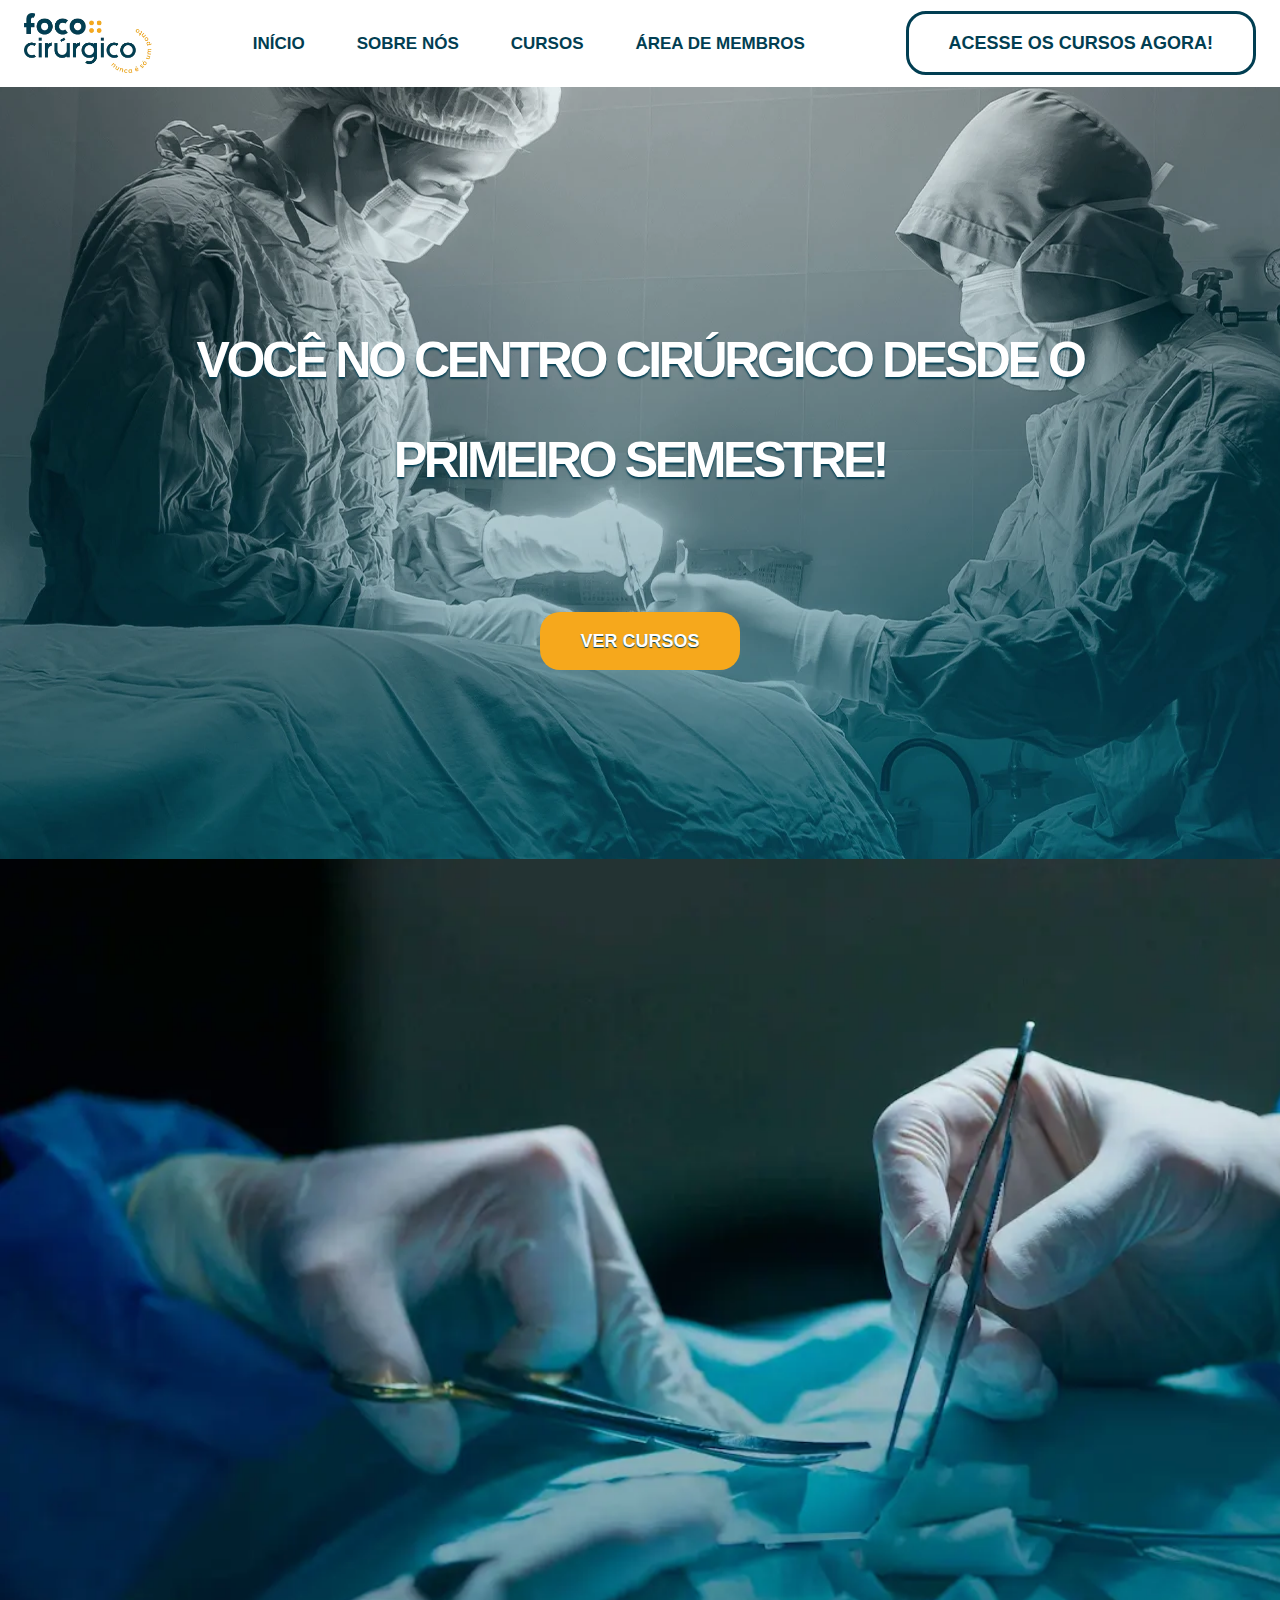
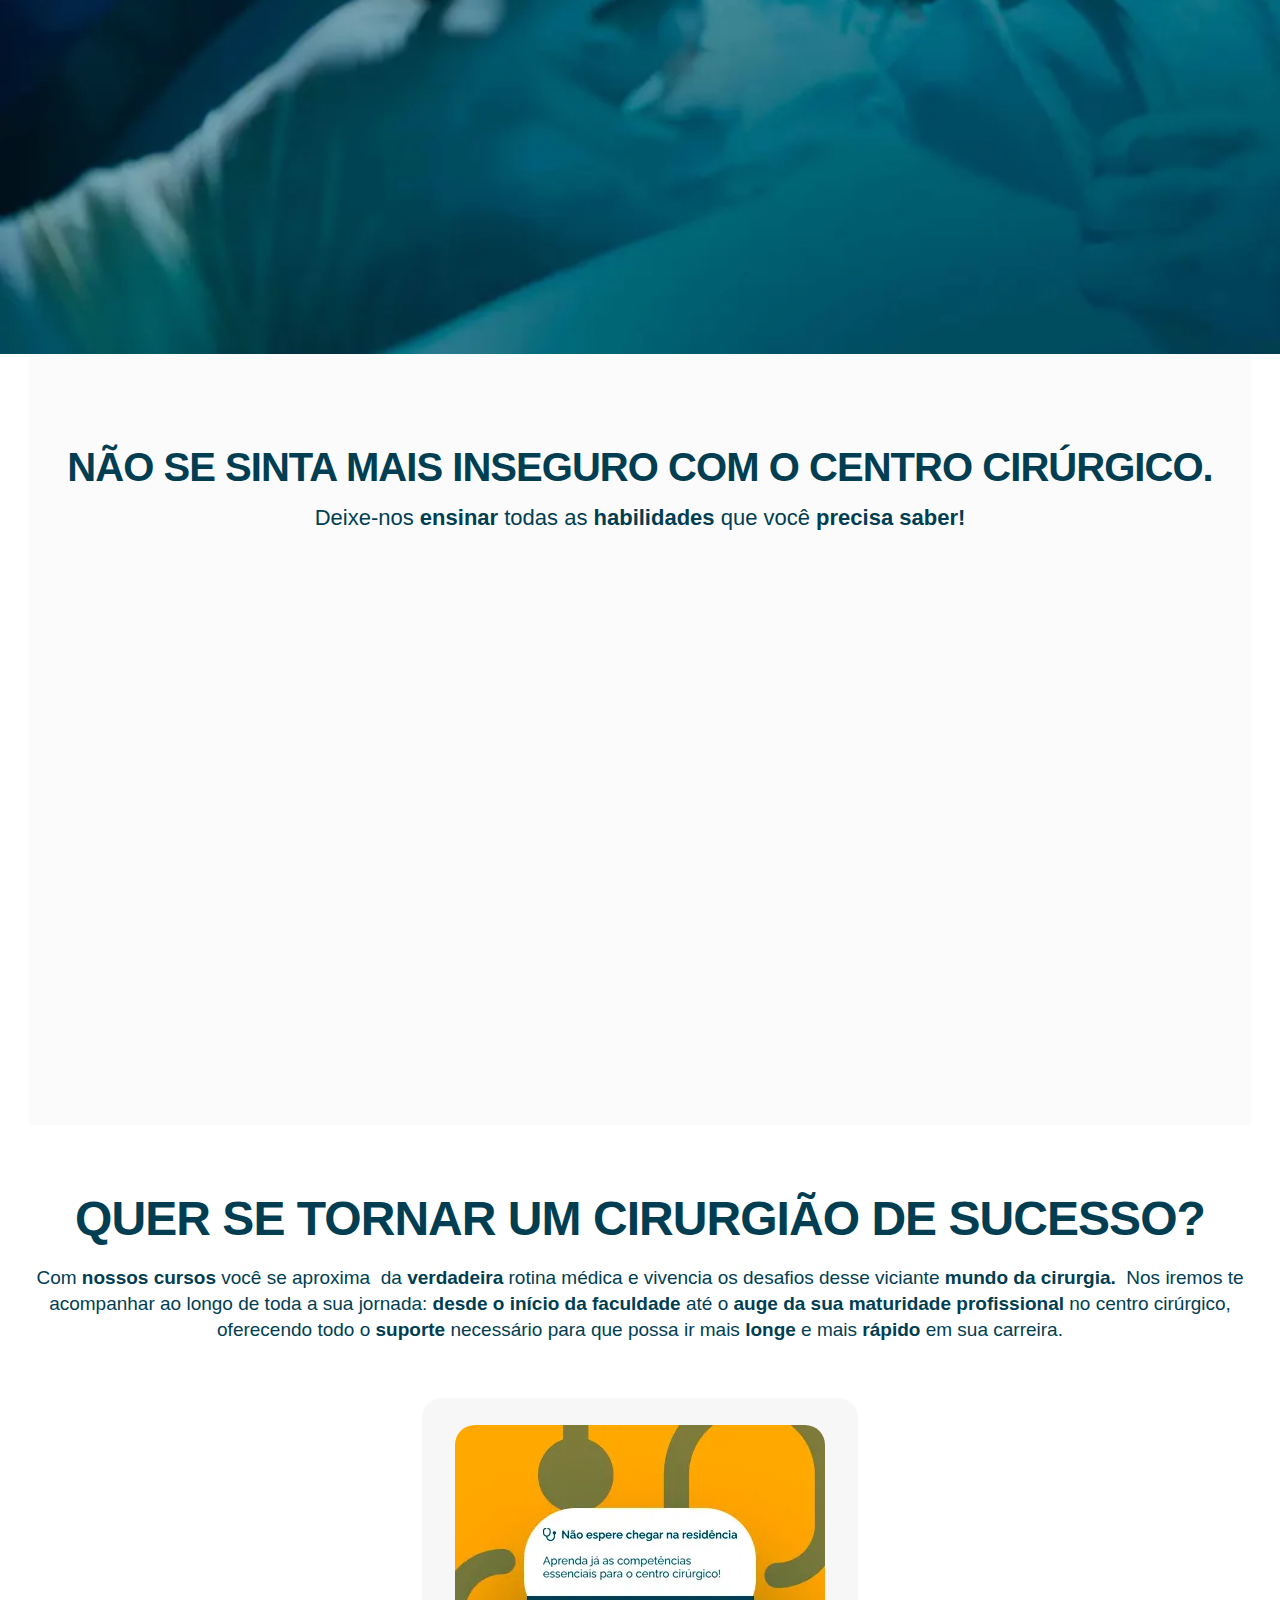
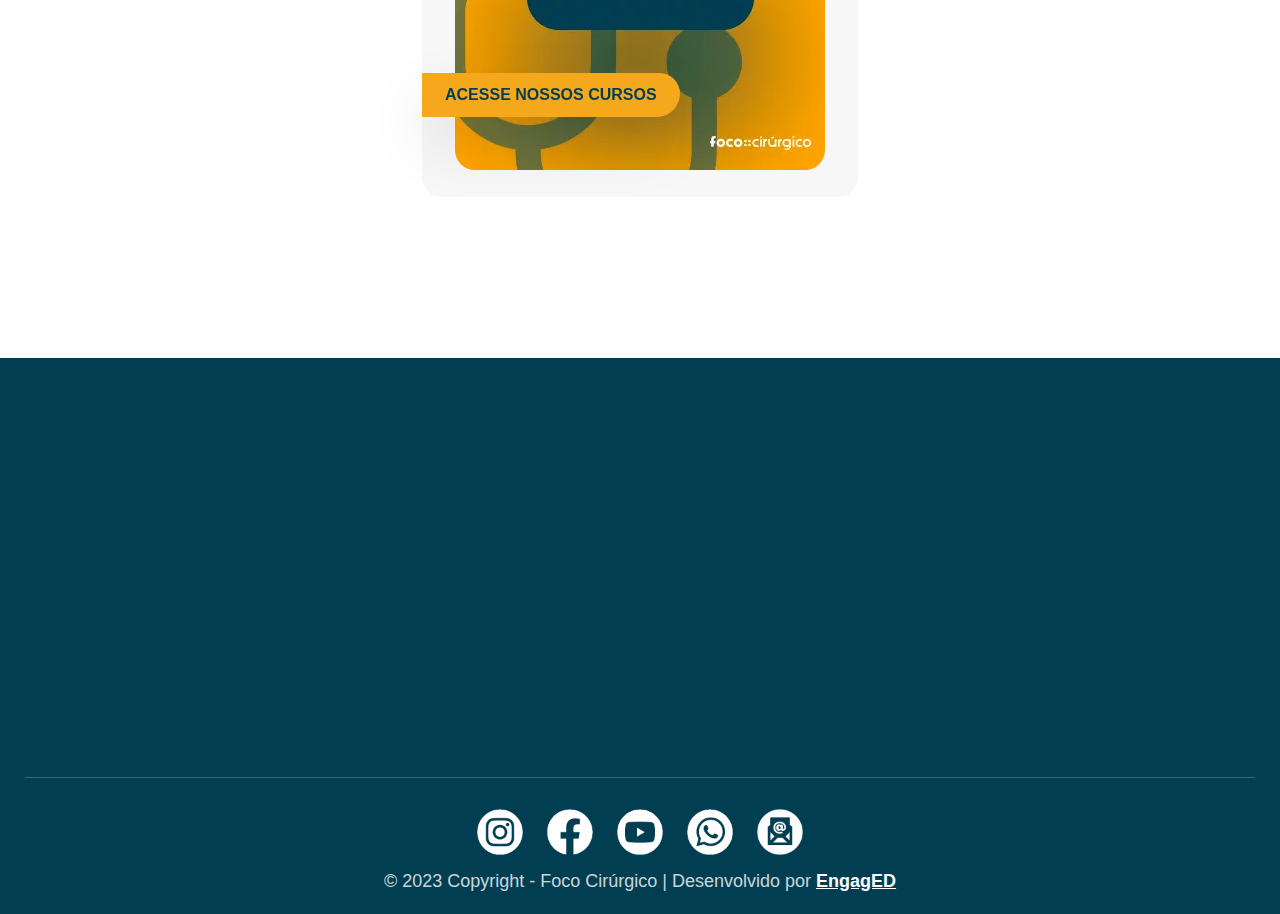
==== index.html @ 0f44cf02 "07-11" ====
<!DOCTYPE html><!--  This site was created in Webflow. https://www.webflow.com  -->
<!--  Last Published: Mon Nov 06 2023 18:30:38 GMT+0000 (Coordinated Universal Time)  -->
<html data-wf-page="653a5d4356749aaa6b77127d" data-wf-site="6512dd0759467454feb16a10">
<head>
  <meta charset="utf-8">
  <title>Foco Cirúrgico | Educação Médica</title>
  <meta content="Foco Cirúrgico | Educação Médica" property="og:title">
  <meta content="Foco Cirúrgico | Educação Médica" property="twitter:title">
  <meta content="width=device-width, initial-scale=1" name="viewport">
  <meta content="Webflow" name="generator">
  <link href="css/normalize.css" rel="stylesheet" type="text/css">
  <link href="css/webflow.css" rel="stylesheet" type="text/css">
  <link href="css/foco-cirurgico.webflow.css" rel="stylesheet" type="text/css">
  <link href="https://fonts.googleapis.com" rel="preconnect">
  <link href="https://fonts.gstatic.com" rel="preconnect" crossorigin="anonymous">
  <script src="https://ajax.googleapis.com/ajax/libs/webfont/1.6.26/webfont.js" type="text/javascript"></script>
  <script type="text/javascript">WebFont.load({  google: {    families: ["Open Sans:300,300italic,400,400italic,600,600italic,700,700italic,800,800italic"]  }});</script>
  <script type="text/javascript">!function(o,c){var n=c.documentElement,t=" w-mod-";n.className+=t+"js",("ontouchstart"in o||o.DocumentTouch&&c instanceof DocumentTouch)&&(n.className+=t+"touch")}(window,document);</script>
  <link href="images/favicon.png" rel="shortcut icon" type="image/x-icon">
  <link href="images/webclip.png" rel="apple-touch-icon">
  <script type="text/javascript">!function(f,b,e,v,n,t,s){if(f.fbq)return;n=f.fbq=function(){n.callMethod?n.callMethod.apply(n,arguments):n.queue.push(arguments)};if(!f._fbq)f._fbq=n;n.push=n;n.loaded=!0;n.version='2.0';n.agent='plwebflow';n.queue=[];t=b.createElement(e);t.async=!0;t.src=v;s=b.getElementsByTagName(e)[0];s.parentNode.insertBefore(t,s)}(window,document,'script','https://connect.facebook.net/en_US/fbevents.js');fbq('init', '680327966441118');fbq('track', 'PageView');</script>
</head>
<body>
  <div class="page-wrapper relative">
    <div class="inner-linear"></div>
    <div data-w-id="0d01b25a-a1e2-bafc-b4ec-1a40765b80f2" data-animation="default" data-collapse="medium" data-duration="400" data-easing="ease" data-easing2="ease" role="banner" class="navbar-wrapper w-nav">
      <div class="container-2 navbar">
        <a href="#" class="main-logo-wrap w-nav-brand"><img src="images/Foco-Cirurgico---Colorida-01---Vertical---Com-Tagline.webp" loading="lazy" width="128" sizes="(max-width: 479px) 53vw, (max-width: 767px) 21vw, (max-width: 991px) 128px, (max-width: 1279px) 12vw, 128px" alt="" srcset="images/Foco-Cirurgico---Colorida-01---Vertical---Com-Tagline-p-500.webp 500w, images/Foco-Cirurgico---Colorida-01---Vertical---Com-Tagline-p-800.webp 800w, images/Foco-Cirurgico---Colorida-01---Vertical---Com-Tagline.webp 1750w"></a>
        <nav role="navigation" class="nav-menu-wrap w-nav-menu">
          <div class="nav-links-wrapper">
            <a href="#" class="single-nav-link w-inline-block">
              <div class="text-block-5"><strong class="bold-text-50">INÍCIO</strong></div>
            </a>
            <a href="#Home-Demos" class="single-nav-link w-inline-block">
              <div class="text-block-12"><strong class="bold-text-50">SOBRE NÓS</strong></div>
            </a>
            <a href="transformacaorzero.html" target="_blank" class="single-nav-link w-inline-block">
              <div class="text-block-13"><strong class="bold-text-50">CURSOS</strong></div>
            </a>
            <a href="https://fococirurgico.online.engaged.com.br/" class="single-nav-link w-inline-block">
              <div class="text-block-11"><strong class="bold-text-50">Área de Membros</strong></div>
            </a>
          </div>
        </nav>
        <div class="nav-buttons-wrap">
          <a href="transformacaorzero.html" target="_blank" class="nav-button dp-none-mobile w-button">ACESSE OS CURSOS AGORA!</a>
          <div class="menu-button w-nav-button">
            <div style="-webkit-transform:translate3d(0, 0px, 0) scale3d(1, 1, 1) rotateX(0) rotateY(0) rotateZ(0deg) skew(0, 0);-moz-transform:translate3d(0, 0px, 0) scale3d(1, 1, 1) rotateX(0) rotateY(0) rotateZ(0deg) skew(0, 0);-ms-transform:translate3d(0, 0px, 0) scale3d(1, 1, 1) rotateX(0) rotateY(0) rotateZ(0deg) skew(0, 0);transform:translate3d(0, 0px, 0) scale3d(1, 1, 1) rotateX(0) rotateY(0) rotateZ(0deg) skew(0, 0)" class="hamburger-menu-bar top"></div>
            <div style="-webkit-transform:translate3d(0, 0px, 0) scale3d(1, 1, 1) rotateX(0) rotateY(0) rotateZ(0deg) skew(0, 0);-moz-transform:translate3d(0, 0px, 0) scale3d(1, 1, 1) rotateX(0) rotateY(0) rotateZ(0deg) skew(0, 0);-ms-transform:translate3d(0, 0px, 0) scale3d(1, 1, 1) rotateX(0) rotateY(0) rotateZ(0deg) skew(0, 0);transform:translate3d(0, 0px, 0) scale3d(1, 1, 1) rotateX(0) rotateY(0) rotateZ(0deg) skew(0, 0)" class="hamburger-menu-bar bottom"></div>
          </div>
        </div>
      </div>
    </div>
    <div data-w-id="0d01b25a-a1e2-bafc-b4ec-1a40765b810e" class="preview-banner">
      <div class="container-2">
        <div class="preview-banner-content-wrap">
          <div class="preview-banner-details-wrap">
            <h1 class="preview-banner-title"><span class="text-span-2"><strong>VOCÊ</strong> NO CENTRO <strong>CIRÚRGICO</strong> DESDE O <strong>PRIMEIRO SEMESTRE!</strong></span></h1>
            <a href="transformacaorzero.html" class="primary-button w-button">VER CURSOS</a>
          </div>
        </div>
      </div>
    </div>
    <div class="brix---section-4">
      <div class="brix---container-default-3 w-container">
        <div class="brix---mg-bottom-48px">
          <div data-w-id="0d01b25a-a1e2-bafc-b4ec-1a40765b8121" style="-webkit-transform:translate3d(0, 10%, 0) scale3d(1, 1, 1) rotateX(0) rotateY(0) rotateZ(0) skew(0, 0);-moz-transform:translate3d(0, 10%, 0) scale3d(1, 1, 1) rotateX(0) rotateY(0) rotateZ(0) skew(0, 0);-ms-transform:translate3d(0, 10%, 0) scale3d(1, 1, 1) rotateX(0) rotateY(0) rotateZ(0) skew(0, 0);transform:translate3d(0, 10%, 0) scale3d(1, 1, 1) rotateX(0) rotateY(0) rotateZ(0) skew(0, 0);opacity:0" class="brix---inner-container-574px---center">
            <div class="brix---text-center">
              <div class="brix---mg-bottom-16px">
                <div class="brix---color-neutral-806">
                  <h2 class="bold-text-51"><span class="bold-text-51"><strong class="bold-text-51">Aprenda com quem está todos os dias<br> no Centro Cirúrgico!</strong></span></h2>
                </div>
              </div>
              <div class="brix---color-neutral-805">
                <p class="brix---paragraph-default-4">NOSSO TIME DE PROFESSORES.</p>
              </div>
            </div>
          </div>
        </div>
        <div data-w-id="0d01b25a-a1e2-bafc-b4ec-1a40765b812e" style="-webkit-transform:translate3d(0, 10%, 0) scale3d(1, 1, 1) rotateX(0) rotateY(0) rotateZ(0) skew(0, 0);-moz-transform:translate3d(0, 10%, 0) scale3d(1, 1, 1) rotateX(0) rotateY(0) rotateZ(0) skew(0, 0);-ms-transform:translate3d(0, 10%, 0) scale3d(1, 1, 1) rotateX(0) rotateY(0) rotateZ(0) skew(0, 0);transform:translate3d(0, 10%, 0) scale3d(1, 1, 1) rotateX(0) rotateY(0) rotateZ(0) skew(0, 0);opacity:0" class="w-layout-grid brix---grid-3-columns">
          <div id="w-node-_0d01b25a-a1e2-bafc-b4ec-1a40765b812f-6b77127d" class="brix---card-team-v1">
            <div class="brix---mg-bottom-16px">
              <a href="#" class="brix---avatar-circle-06 w-inline-block"><img src="https://uploads-ssl.webflow.com/6419dfaca7c8747f1d81e0bf/64b544cf96fd417706ba9bac_eutimio.webp" alt="" class="brix---avatar-image-link"></a>
            </div>
            <div class="brix---text-center">
              <div class="brix---mg-bottom-16px">
                <a href="#" class="brix---text-decoration-none w-inline-block">
                  <div class="brix---heading-h3-size-link-2">
                    <h3 class="brix---heading-h3-size-2">Eutímio Brasil</h3>
                  </div>
                </a>
                <div class="brix---text-uppercase-2">
                  <div class="brix---color-accent-2">
                    <div class="brix---text-200-medium">CIRURGIÃO VASCULAR</div>
                  </div>
                </div>
              </div>
              <div class="w-layout-grid brix---social-media-grid-center">
                <a href="https://web.facebook.com/eutimiobrasil.varizes?_rdc=1&amp;_rdr" target="_blank" class="brix---icon-square-36px w-inline-block"><img src="images/facebook-social-media-icon-brix-templates.svg" alt="Facebook - Elements Webflow Library - BRIX Templates"></a>
                <a href="https://www.instagram.com/eutimiobrasil/" target="_blank" class="brix---icon-square-36px w-inline-block"><img src="images/instagram-social-media-icon-brix-templates.svg" alt="Instagram - Elements Webflow Library - BRIX Templates"></a>
                <a href="https://www.linkedin.com/in/eut%C3%ADmio-brasil-818941199/" target="_blank" class="brix---icon-square-36px w-inline-block"><img src="images/linkedin-social-media-icon-brix-templates.svg" alt="Linkedin - Elements Webflow Library - BRIX Templates"></a>
              </div>
            </div>
          </div>
          <div id="w-node-_0d01b25a-a1e2-bafc-b4ec-1a40765b8144-6b77127d" class="brix---card-team-v1">
            <div class="brix---mg-bottom-16px">
              <a href="#" class="brix---avatar-circle-06 w-inline-block"><img src="https://uploads-ssl.webflow.com/6419dfaca7c8747f1d81e0bf/64b544d9afd549954f8b11a9_joaoestrela.webp" alt="" class="brix---avatar-image-link"></a>
            </div>
            <div class="brix---text-center">
              <div class="brix---mg-bottom-16px">
                <a href="#" class="brix---text-decoration-none w-inline-block">
                  <div class="brix---heading-h3-size-link-2">
                    <h3 class="brix---heading-h3-size-2">João Estrela</h3>
                  </div>
                </a>
                <div class="brix---text-uppercase-2">
                  <div class="brix---color-accent-2">
                    <div class="brix---text-200-medium">CIRUrGIÃO UROLOGISTA</div>
                  </div>
                </div>
              </div>
              <div class="w-layout-grid brix---social-media-grid-center">
                <a href="https://web.facebook.com/foco.cirurgico?_rdc=1&amp;_rdr" target="_blank" class="brix---icon-square-36px w-inline-block"><img src="images/facebook-social-media-icon-brix-templates.svg" alt="Facebook - Elements Webflow Library - BRIX Templates"></a>
                <a href="https://www.instagram.com/drjoaoestrela.urologista/" target="_blank" class="brix---icon-square-36px w-inline-block"><img src="images/instagram-social-media-icon-brix-templates.svg" alt="Instagram - Elements Webflow Library - BRIX Templates"></a>
                <a href="https://www.linkedin.com/in/jo%C3%A3o-estrela-b1a371113/" target="_blank" class="brix---icon-square-36px w-inline-block"><img src="images/linkedin-social-media-icon-brix-templates.svg" alt="Linkedin - Elements Webflow Library - BRIX Templates"></a>
              </div>
            </div>
          </div>
          <div id="w-node-_0d01b25a-a1e2-bafc-b4ec-1a40765b8159-6b77127d" class="brix---card-team-v1">
            <div class="brix---mg-bottom-16px">
              <a href="#" class="brix---avatar-circle-06 w-inline-block"><img src="https://uploads-ssl.webflow.com/6419dfaca7c8747f1d81e0bf/64b544f37cabeaaa12ef0e52_lauro.webp" alt="" class="brix---avatar-image-link"></a>
            </div>
            <div class="brix---text-center">
              <div class="brix---mg-bottom-16px">
                <a href="#" class="brix---text-decoration-none w-inline-block">
                  <div class="brix---heading-h3-size-link-2">
                    <h3 class="brix---heading-h3-size-2">Lauro Matos</h3>
                  </div>
                </a>
                <div class="brix---text-uppercase-2">
                  <div class="brix---color-accent-2">
                    <div class="brix---text-200-medium">cirurgião de cabeça e pescoço</div>
                  </div>
                </div>
              </div>
              <div class="w-layout-grid brix---social-media-grid-center">
                <a href="https://web.facebook.com/foco.cirurgico?_rdc=1&amp;_rdr" target="_blank" class="brix---icon-square-36px w-inline-block"><img src="images/facebook-social-media-icon-brix-templates.svg" alt="Facebook - Elements Webflow Library - BRIX Templates"></a>
                <a href="https://www.instagram.com/dr.lauromatos/" target="_blank" class="brix---icon-square-36px w-inline-block"><img src="images/instagram-social-media-icon-brix-templates.svg" alt="Instagram - Elements Webflow Library - BRIX Templates"></a>
                <a href="https://www.linkedin.com/in/lauro-matos/" target="_blank" class="brix---icon-square-36px w-inline-block"><img src="images/linkedin-social-media-icon-brix-templates.svg" alt="Linkedin - Elements Webflow Library - BRIX Templates"></a>
              </div>
            </div>
          </div>
          <div id="w-node-_0d01b25a-a1e2-bafc-b4ec-1a40765b816e-6b77127d" class="brix---card-team-v1">
            <div class="brix---mg-bottom-16px">
              <a href="#" class="brix---avatar-circle-06 w-inline-block"><img src="https://uploads-ssl.webflow.com/6419dfaca7c8747f1d81e0bf/64b544fb35acd6f953a4006a_marcelo.webp" alt="" class="brix---avatar-image-link"></a>
            </div>
            <div class="brix---text-center">
              <div class="brix---mg-bottom-16px">
                <a href="#" class="brix---text-decoration-none w-inline-block">
                  <div class="brix---heading-h3-size-link-2">
                    <h3 class="brix---heading-h3-size-2">Marcelo Portocarrero</h3>
                  </div>
                </a>
                <div class="brix---text-uppercase-2">
                  <div class="brix---color-accent-2">
                    <div class="brix---text-200-medium">CIRURGIÃO PLÁSTICO</div>
                  </div>
                </div>
              </div>
              <div class="w-layout-grid brix---social-media-grid-center">
                <a href="https://web.facebook.com/foco.cirurgico?_rdc=1&amp;_rdr" target="_blank" class="brix---icon-square-36px w-inline-block"><img src="images/facebook-social-media-icon-brix-templates.svg" alt="Facebook - Elements Webflow Library - BRIX Templates"></a>
                <a href="https://www.instagram.com/drmarceloportocarrero/" target="_blank" class="brix---icon-square-36px w-inline-block"><img src="images/instagram-social-media-icon-brix-templates.svg" alt="Instagram - Elements Webflow Library - BRIX Templates"></a>
                <a href="https://www.linkedin.com/in/marcelo-portocarrero-a12b101b0/" target="_blank" class="brix---icon-square-36px w-inline-block"><img src="images/linkedin-social-media-icon-brix-templates.svg" alt="Linkedin - Elements Webflow Library - BRIX Templates"></a>
              </div>
            </div>
          </div>
        </div>
      </div>
    </div>
    <div class="section-6 included">
      <div class="container-2">
        <div class="preview-section-tittle-wrapper">
          <h2 class="preview-include-tittle"><strong>NÃO</strong> SE SINTA MAIS <strong>INSEGURO</strong> COM O <strong>CENTRO CIRÚRGICO.</strong></h2>
          <p class="preview-include-details">Deixe-nos<strong> ensinar</strong> todas as<strong> habilidades</strong> que você <strong>precisa saber!</strong></p>
        </div>
        <div data-w-id="0d01b25a-a1e2-bafc-b4ec-1a40765b8199" class="preview-included-grid-wrap">
          <div id="w-node-_0d01b25a-a1e2-bafc-b4ec-1a40765b819a-6b77127d" data-w-id="0d01b25a-a1e2-bafc-b4ec-1a40765b819a" style="-webkit-transform:translate3d(0, 50px, 0) scale3d(1, 1, 1) rotateX(0) rotateY(0) rotateZ(0) skew(0, 0);-moz-transform:translate3d(0, 50px, 0) scale3d(1, 1, 1) rotateX(0) rotateY(0) rotateZ(0) skew(0, 0);-ms-transform:translate3d(0, 50px, 0) scale3d(1, 1, 1) rotateX(0) rotateY(0) rotateZ(0) skew(0, 0);transform:translate3d(0, 50px, 0) scale3d(1, 1, 1) rotateX(0) rotateY(0) rotateZ(0) skew(0, 0);opacity:0" class="single-included-wrapper">
            <div class="single-included-content-wrap">
              <div class="included-icon-wrap"><img src="images/graphic-yellow-icon.png" loading="lazy" alt="" class="included-icon"></div>
              <h4 class="included-tittle"><strong>4 CIRURGIÕES</strong></h4>
              <p class="included-details _1">Isso mesmo! 4 Cirurgiões de especialidades diferentes para te dar todo apoio e suporte necessário na sua jornada.</p>
            </div>
          </div>
          <div id="w-node-_0d01b25a-a1e2-bafc-b4ec-1a40765b81a3-6b77127d" data-w-id="0d01b25a-a1e2-bafc-b4ec-1a40765b81a3" style="-webkit-transform:translate3d(0, 50px, 0) scale3d(1, 1, 1) rotateX(0) rotateY(0) rotateZ(0) skew(0, 0);-moz-transform:translate3d(0, 50px, 0) scale3d(1, 1, 1) rotateX(0) rotateY(0) rotateZ(0) skew(0, 0);-ms-transform:translate3d(0, 50px, 0) scale3d(1, 1, 1) rotateX(0) rotateY(0) rotateZ(0) skew(0, 0);transform:translate3d(0, 50px, 0) scale3d(1, 1, 1) rotateX(0) rotateY(0) rotateZ(0) skew(0, 0);opacity:0" class="single-included-wrapper">
            <div class="single-included-content-wrap">
              <div class="included-icon-wrap"><img src="images/alvo-yellow-icon.webp" loading="lazy" alt="" class="included-icon"></div>
              <h4 class="included-tittle"><strong>CURSOS ESTRATÉGICOS</strong></h4>
              <p class="included-details _2">Totalmente pensados e desenvolvidos por especialistas que passaram pelo processo de frequentar o centro cirúrgico desde os primeiros semestres da faculdade.</p>
            </div>
          </div>
          <div id="w-node-_0d01b25a-a1e2-bafc-b4ec-1a40765b81ac-6b77127d" data-w-id="0d01b25a-a1e2-bafc-b4ec-1a40765b81ac" style="-webkit-transform:translate3d(0, 50px, 0) scale3d(1, 1, 1) rotateX(0) rotateY(0) rotateZ(0) skew(0, 0);-moz-transform:translate3d(0, 50px, 0) scale3d(1, 1, 1) rotateX(0) rotateY(0) rotateZ(0) skew(0, 0);-ms-transform:translate3d(0, 50px, 0) scale3d(1, 1, 1) rotateX(0) rotateY(0) rotateZ(0) skew(0, 0);transform:translate3d(0, 50px, 0) scale3d(1, 1, 1) rotateX(0) rotateY(0) rotateZ(0) skew(0, 0);opacity:0" class="single-included-wrapper">
            <div class="single-included-content-wrap">
              <div class="included-icon-wrap"><img src="images/script-yellow-icon.png" loading="lazy" alt="" class="included-icon"></div>
              <h4 class="included-tittle"><strong>3 PRÉ REQUISITOS</strong></h4>
              <p class="included-details _3">✅Cursar Medicina (Qualquer semestre);<br>✅ Vontade de aprender na prática;<br>✅ Desejo de se tornar um bom médico;</p>
            </div>
          </div>
        </div>
      </div>
    </div>
    <div id="Home-Demos" class="section-6 single-preview">
      <div class="container-2">
        <div class="preview-section-tittle-wrapper">
          <h2 class="preview-section-tittle">QUER SE TORNAR UM <strong>CIRURGIÃO DE SUCESSO?</strong></h2>
          <p class="preview-section-details">Com<strong> nossos cursos</strong> você se aproxima  da <strong>verdadeira </strong>rotina médica e vivencia os desafios desse viciante <strong>mundo da cirurgia. </strong> Nos iremos te acompanhar ao longo de toda a sua jornada: <strong>desde o início da faculdade</strong> até o <strong>auge da sua maturidade profissional</strong> no centro cirúrgico, oferecendo todo o <strong>suporte</strong> necessário para que possa ir mais <strong>longe</strong> e mais <strong>rápido</strong> em sua carreira.</p>
        </div>
        <div class="preview-grid-wrap home">
          <a id="w-node-_0d01b25a-a1e2-bafc-b4ec-1a40765b81db-6b77127d" href="transformacaorzero.html" target="_blank" class="single-preview-wrap w-inline-block"><img src="images/history-medical.webp" loading="lazy" alt="" class="single-preview-img">
            <div class="single-page-name"><strong>ACESSE NOSSOS CURSOS</strong></div>
          </a>
        </div>
      </div>
    </div>
    <div class="preview-footer">
      <div class="container-2">
        <div class="preview-footer-top">
          <div data-w-id="0d01b25a-a1e2-bafc-b4ec-1a40765b81e3" style="opacity:0" class="footer-top-content-wrap">
            <a href="#" class="footer-logo-wrap w-inline-block"><img src="images/Foco-Cirurgico---Negativo---Vertical---Com-Tagline.webp" loading="lazy" width="128" sizes="(max-width: 479px) 67vw, 128px" alt="" srcset="images/Foco-Cirurgico---Negativo---Vertical---Com-Tagline-p-500.webp 500w, images/Foco-Cirurgico---Negativo---Vertical---Com-Tagline-p-800.webp 800w, images/Foco-Cirurgico---Negativo---Vertical---Com-Tagline.webp 1750w" class="footer-logo"></a>
            <h2 class="preview-footer-tittle">CONHEÇA A FOCO CIRÚGICO!</h2>
            <p class="preview-footer-details">Trabalhamos com Cursos Online altamente acessíveis para os estudantes de todos os semestres.<br>Se você quer ser um aluno diferenciado, seu lugar é aqui.</p>
            <a href="transformacaorzero.html" target="_blank" class="primary-button w-button">ACESSAR CURSOS</a>
          </div>
        </div>
        <div class="preview-footer-bottom">
          <div class="div-block-2">
            <a href="https://www.instagram.com/foco.cirurgico/" class="w-inline-block"><img src="images/social-media-icon-white.png" loading="lazy" width="50" alt="" class="image-3"></a>
            <a href="https://www.facebook.com/foco.cirurgico" class="w-inline-block"><img src="images/social-media-icon-white-fb.png" loading="lazy" width="50" alt="" class="image-2"></a>
            <a href="https://www.youtube.com/@foco.cirurgico" class="w-inline-block"><img src="images/social-media-icon-white-yt.png" loading="lazy" width="50" alt="" class="image"></a>
            <a href="https://api.whatsapp.com/send?phone=5571982191609" class="w-inline-block"><img src="images/social-media-icon-white-wpp.png" loading="lazy" width="50" alt="" class="image-4"></a>
            <a href="mailto:foco.cirurgico@gmail.com?subject=Visitante%20SITE" class="w-inline-block"><img src="images/social-media-icon-white-mail.png" loading="lazy" width="50" alt="" class="image-5"></a>
          </div>
          <div class="preview-copyright">© 2023 Copyright - Foco Cirúrgico | Desenvolvido por <a href="https://www.engaged.com.br/" target="_blank" class="link">EngagED</a>
          </div>
        </div>
      </div>
    </div>
  </div>
  <script src="https://d3e54v103j8qbb.cloudfront.net/js/jquery-3.5.1.min.dc5e7f18c8.js?site=6512dd0759467454feb16a10" type="text/javascript" integrity="sha256-9/aliU8dGd2tb6OSsuzixeV4y/faTqgFtohetphbbj0=" crossorigin="anonymous"></script>
  <script src="js/webflow.js" type="text/javascript"></script>
</body>
</html>
---- css/webflow.css ----
@font-face {
  font-family: 'webflow-icons';
  src: url("[data-uri]") format('truetype');
  font-weight: normal;
  font-style: normal;
}
[class^="w-icon-"],
[class*=" w-icon-"] {
  /* use !important to prevent issues with browser extensions that change fonts */
  font-family: 'webflow-icons' !important;
  speak: none;
  font-style: normal;
  font-weight: normal;
  font-variant: normal;
  text-transform: none;
  line-height: 1;
  /* Better Font Rendering =========== */
  -webkit-font-smoothing: antialiased;
  -moz-osx-font-smoothing: grayscale;
}
.w-icon-slider-right:before {
  content: "\e600";
}
.w-icon-slider-left:before {
  content: "\e601";
}
.w-icon-nav-menu:before {
  content: "\e602";
}
.w-icon-arrow-down:before,
.w-icon-dropdown-toggle:before {
  content: "\e603";
}
.w-icon-file-upload-remove:before {
  content: "\e900";
}
.w-icon-file-upload-icon:before {
  content: "\e903";
}
* {
  -webkit-box-sizing: border-box;
  -moz-box-sizing: border-box;
  box-sizing: border-box;
}
html {
  height: 100%;
}
body {
  margin: 0;
  min-height: 100%;
  background-color: #fff;
  font-family: Arial, sans-serif;
  font-size: 14px;
  line-height: 20px;
  color: #333;
}
img {
  max-width: 100%;
  vertical-align: middle;
  display: inline-block;
}
html.w-mod-touch * {
  background-attachment: scroll !important;
}
.w-block {
  display: block;
}
.w-inline-block {
  max-width: 100%;
  display: inline-block;
}
.w-clearfix:before,
.w-clearfix:after {
  content: " ";
  display: table;
  grid-column-start: 1;
  grid-row-start: 1;
  grid-column-end: 2;
  grid-row-end: 2;
}
.w-clearfix:after {
  clear: both;
}
.w-hidden {
  display: none;
}
.w-button {
  display: inline-block;
  padding: 9px 15px;
  background-color: #3898EC;
  color: white;
  border: 0;
  line-height: inherit;
  text-decoration: none;
  cursor: pointer;
  border-radius: 0;
}
input.w-button {
  -webkit-appearance: button;
}
html[data-w-dynpage] [data-w-cloak] {
  color: transparent !important;
}
.w-webflow-badge,
.w-webflow-badge * {
  position: static;
  left: auto;
  top: auto;
  right: auto;
  bottom: auto;
  z-index: auto;
  display: block;
  visibility: visible;
  overflow: visible;
  overflow-x: visible;
  overflow-y: visible;
  box-sizing: border-box;
  width: auto;
  height: auto;
  max-height: none;
  max-width: none;
  min-height: 0;
  min-width: 0;
  margin: 0;
  padding: 0;
  float: none;
  clear: none;
  border: 0 none transparent;
  border-radius: 0;
  background: none;
  background-image: none;
  background-position: 0% 0%;
  background-size: auto auto;
  background-repeat: repeat;
  background-origin: padding-box;
  background-clip: border-box;
  background-attachment: scroll;
  background-color: transparent;
  box-shadow: none;
  opacity: 1;
  transform: none;
  transition: none;
  direction: ltr;
  font-family: inherit;
  font-weight: inherit;
  color: inherit;
  font-size: inherit;
  line-height: inherit;
  font-style: inherit;
  font-variant: inherit;
  text-align: inherit;
  letter-spacing: inherit;
  text-decoration: inherit;
  text-indent: 0;
  text-transform: inherit;
  list-style-type: disc;
  text-shadow: none;
  font-smoothing: auto;
  vertical-align: baseline;
  cursor: inherit;
  white-space: inherit;
  word-break: normal;
  word-spacing: normal;
  word-wrap: normal;
}
.w-webflow-badge {
  position: fixed !important;
  display: inline-block !important;
  visibility: visible !important;
  z-index: 2147483647 !important;
  top: auto !important;
  right: 12px !important;
  bottom: 12px !important;
  left: auto !important;
  color: #aaadb0 !important;
  background-color: #fff !important;
  border-radius: 3px !important;
  padding: 6px !important;
  font-size: 12px !important;
  opacity: 1 !important;
  line-height: 14px !important;
  text-decoration: none !important;
  transform: none !important;
  margin: 0 !important;
  width: auto !important;
  height: auto !important;
  overflow: visible !important;
  white-space: nowrap;
  box-shadow: 0 0 0 1px rgba(0, 0, 0, 0.1), 0px 1px 3px rgba(0, 0, 0, 0.1);
  cursor: pointer;
}
.w-webflow-badge > img {
  display: inline-block !important;
  visibility: visible !important;
  opacity: 1 !important;
  vertical-align: middle !important;
}
h1,
h2,
h3,
h4,
h5,
h6 {
  font-weight: bold;
  margin-bottom: 10px;
}
h1 {
  font-size: 38px;
  line-height: 44px;
  margin-top: 20px;
}
h2 {
  font-size: 32px;
  line-height: 36px;
  margin-top: 20px;
}
h3 {
  font-size: 24px;
  line-height: 30px;
  margin-top: 20px;
}
h4 {
  font-size: 18px;
  line-height: 24px;
  margin-top: 10px;
}
h5 {
  font-size: 14px;
  line-height: 20px;
  margin-top: 10px;
}
h6 {
  font-size: 12px;
  line-height: 18px;
  margin-top: 10px;
}
p {
  margin-top: 0;
  margin-bottom: 10px;
}
blockquote {
  margin: 0 0 10px 0;
  padding: 10px 20px;
  border-left: 5px solid #E2E2E2;
  font-size: 18px;
  line-height: 22px;
}
figure {
  margin: 0;
  margin-bottom: 10px;
}
figcaption {
  margin-top: 5px;
  text-align: center;
}
ul,
ol {
  margin-top: 0px;
  margin-bottom: 10px;
  padding-left: 40px;
}
.w-list-unstyled {
  padding-left: 0;
  list-style: none;
}
.w-embed:before,
.w-embed:after {
  content: " ";
  display: table;
  grid-column-start: 1;
  grid-row-start: 1;
  grid-column-end: 2;
  grid-row-end: 2;
}
.w-embed:after {
  clear: both;
}
.w-video {
  width: 100%;
  position: relative;
  padding: 0;
}
.w-video iframe,
.w-video object,
.w-video embed {
  position: absolute;
  top: 0;
  left: 0;
  width: 100%;
  height: 100%;
  border: none;
}
fieldset {
  padding: 0;
  margin: 0;
  border: 0;
}
button,
[type='button'],
[type='reset'] {
  border: 0;
  cursor: pointer;
  -webkit-appearance: button;
}
.w-form {
  margin: 0 0 15px;
}
.w-form-done {
  display: none;
  padding: 20px;
  text-align: center;
  background-color: #dddddd;
}
.w-form-fail {
  display: none;
  margin-top: 10px;
  padding: 10px;
  background-color: #ffdede;
}
label {
  display: block;
  margin-bottom: 5px;
  font-weight: bold;
}
.w-input,
.w-select {
  display: block;
  width: 100%;
  height: 38px;
  padding: 8px 12px;
  margin-bottom: 10px;
  font-size: 14px;
  line-height: 1.42857143;
  color: #333333;
  vertical-align: middle;
  background-color: #ffffff;
  border: 1px solid #cccccc;
}
.w-input:-moz-placeholder,
.w-select:-moz-placeholder {
  color: #999;
}
.w-input::-moz-placeholder,
.w-select::-moz-placeholder {
  color: #999;
  opacity: 1;
}
.w-input::-webkit-input-placeholder,
.w-select::-webkit-input-placeholder {
  color: #999;
}
.w-input:focus,
.w-select:focus {
  border-color: #3898EC;
  outline: 0;
}
.w-input[disabled],
.w-select[disabled],
.w-input[readonly],
.w-select[readonly],
fieldset[disabled] .w-input,
fieldset[disabled] .w-select {
  cursor: not-allowed;
}
.w-input[disabled]:not(.w-input-disabled),
.w-select[disabled]:not(.w-input-disabled),
.w-input[readonly],
.w-select[readonly],
fieldset[disabled]:not(.w-input-disabled) .w-input,
fieldset[disabled]:not(.w-input-disabled) .w-select {
  background-color: #eeeeee;
}
textarea.w-input,
textarea.w-select {
  height: auto;
}
.w-select {
  background-color: #f3f3f3;
}
.w-select[multiple] {
  height: auto;
}
.w-form-label {
  display: inline-block;
  cursor: pointer;
  font-weight: normal;
  margin-bottom: 0px;
}
.w-radio {
  display: block;
  margin-bottom: 5px;
  padding-left: 20px;
}
.w-radio:before,
.w-radio:after {
  content: " ";
  display: table;
  grid-column-start: 1;
  grid-row-start: 1;
  grid-column-end: 2;
  grid-row-end: 2;
}
.w-radio:after {
  clear: both;
}
.w-radio-input {
  margin: 4px 0 0;
  line-height: normal;
  float: left;
  margin-left: -20px;
}
.w-radio-input {
  margin-top: 3px;
}
.w-file-upload {
  display: block;
  margin-bottom: 10px;
}
.w-file-upload-input {
  width: 0.1px;
  height: 0.1px;
  opacity: 0;
  overflow: hidden;
  position: absolute;
  z-index: -100;
}
.w-file-upload-default,
.w-file-upload-uploading,
.w-file-upload-success {
  display: inline-block;
  color: #333333;
}
.w-file-upload-error {
  display: block;
  margin-top: 10px;
}
.w-file-upload-default.w-hidden,
.w-file-upload-uploading.w-hidden,
.w-file-upload-error.w-hidden,
.w-file-upload-success.w-hidden {
  display: none;
}
.w-file-upload-uploading-btn {
  display: flex;
  font-size: 14px;
  font-weight: normal;
  cursor: pointer;
  margin: 0;
  padding: 8px 12px;
  border: 1px solid #cccccc;
  background-color: #fafafa;
}
.w-file-upload-file {
  display: flex;
  flex-grow: 1;
  justify-content: space-between;
  margin: 0;
  padding: 8px 9px 8px 11px;
  border: 1px solid #cccccc;
  background-color: #fafafa;
}
.w-file-upload-file-name {
  font-size: 14px;
  font-weight: normal;
  display: block;
}
.w-file-remove-link {
  margin-top: 3px;
  margin-left: 10px;
  width: auto;
  height: auto;
  padding: 3px;
  display: block;
  cursor: pointer;
}
.w-icon-file-upload-remove {
  margin: auto;
  font-size: 10px;
}
.w-file-upload-error-msg {
  display: inline-block;
  color: #ea384c;
  padding: 2px 0;
}
.w-file-upload-info {
  display: inline-block;
  line-height: 38px;
  padding: 0 12px;
}
.w-file-upload-label {
  display: inline-block;
  font-size: 14px;
  font-weight: normal;
  cursor: pointer;
  margin: 0;
  padding: 8px 12px;
  border: 1px solid #cccccc;
  background-color: #fafafa;
}
.w-icon-file-upload-icon,
.w-icon-file-upload-uploading {
  display: inline-block;
  margin-right: 8px;
  width: 20px;
}
.w-icon-file-upload-uploading {
  height: 20px;
}
.w-container {
  margin-left: auto;
  margin-right: auto;
  max-width: 940px;
}
.w-container:before,
.w-container:after {
  content: " ";
  display: table;
  grid-column-start: 1;
  grid-row-start: 1;
  grid-column-end: 2;
  grid-row-end: 2;
}
.w-container:after {
  clear: both;
}
.w-container .w-row {
  margin-left: -10px;
  margin-right: -10px;
}
.w-row:before,
.w-row:after {
  content: " ";
  display: table;
  grid-column-start: 1;
  grid-row-start: 1;
  grid-column-end: 2;
  grid-row-end: 2;
}
.w-row:after {
  clear: both;
}
.w-row .w-row {
  margin-left: 0;
  margin-right: 0;
}
.w-col {
  position: relative;
  float: left;
  width: 100%;
  min-height: 1px;
  padding-left: 10px;
  padding-right: 10px;
}
.w-col .w-col {
  padding-left: 0;
  padding-right: 0;
}
.w-col-1 {
  width: 8.33333333%;
}
.w-col-2 {
  width: 16.66666667%;
}
.w-col-3 {
  width: 25%;
}
.w-col-4 {
  width: 33.33333333%;
}
.w-col-5 {
  width: 41.66666667%;
}
.w-col-6 {
  width: 50%;
}
.w-col-7 {
  width: 58.33333333%;
}
.w-col-8 {
  width: 66.66666667%;
}
.w-col-9 {
  width: 75%;
}
.w-col-10 {
  width: 83.33333333%;
}
.w-col-11 {
  width: 91.66666667%;
}
.w-col-12 {
  width: 100%;
}
.w-hidden-main {
  display: none !important;
}
@media screen and (max-width: 991px) {
  .w-container {
    max-width: 728px;
  }
  .w-hidden-main {
    display: inherit !important;
  }
  .w-hidden-medium {
    display: none !important;
  }
  .w-col-medium-1 {
    width: 8.33333333%;
  }
  .w-col-medium-2 {
    width: 16.66666667%;
  }
  .w-col-medium-3 {
    width: 25%;
  }
  .w-col-medium-4 {
    width: 33.33333333%;
  }
  .w-col-medium-5 {
    width: 41.66666667%;
  }
  .w-col-medium-6 {
    width: 50%;
  }
  .w-col-medium-7 {
    width: 58.33333333%;
  }
  .w-col-medium-8 {
    width: 66.66666667%;
  }
  .w-col-medium-9 {
    width: 75%;
  }
  .w-col-medium-10 {
    width: 83.33333333%;
  }
  .w-col-medium-11 {
    width: 91.66666667%;
  }
  .w-col-medium-12 {
    width: 100%;
  }
  .w-col-stack {
    width: 100%;
    left: auto;
    right: auto;
  }
}
@media screen and (max-width: 767px) {
  .w-hidden-main {
    display: inherit !important;
  }
  .w-hidden-medium {
    display: inherit !important;
  }
  .w-hidden-small {
    display: none !important;
  }
  .w-row,
  .w-container .w-row {
    margin-left: 0;
    margin-right: 0;
  }
  .w-col {
    width: 100%;
    left: auto;
    right: auto;
  }
  .w-col-small-1 {
    width: 8.33333333%;
  }
  .w-col-small-2 {
    width: 16.66666667%;
  }
  .w-col-small-3 {
    width: 25%;
  }
  .w-col-small-4 {
    width: 33.33333333%;
  }
  .w-col-small-5 {
    width: 41.66666667%;
  }
  .w-col-small-6 {
    width: 50%;
  }
  .w-col-small-7 {
    width: 58.33333333%;
  }
  .w-col-small-8 {
    width: 66.66666667%;
  }
  .w-col-small-9 {
    width: 75%;
  }
  .w-col-small-10 {
    width: 83.33333333%;
  }
  .w-col-small-11 {
    width: 91.66666667%;
  }
  .w-col-small-12 {
    width: 100%;
  }
}
@media screen and (max-width: 479px) {
  .w-container {
    max-width: none;
  }
  .w-hidden-main {
    display: inherit !important;
  }
  .w-hidden-medium {
    display: inherit !important;
  }
  .w-hidden-small {
    display: inherit !important;
  }
  .w-hidden-tiny {
    display: none !important;
  }
  .w-col {
    width: 100%;
  }
  .w-col-tiny-1 {
    width: 8.33333333%;
  }
  .w-col-tiny-2 {
    width: 16.66666667%;
  }
  .w-col-tiny-3 {
    width: 25%;
  }
  .w-col-tiny-4 {
    width: 33.33333333%;
  }
  .w-col-tiny-5 {
    width: 41.66666667%;
  }
  .w-col-tiny-6 {
    width: 50%;
  }
  .w-col-tiny-7 {
    width: 58.33333333%;
  }
  .w-col-tiny-8 {
    width: 66.66666667%;
  }
  .w-col-tiny-9 {
    width: 75%;
  }
  .w-col-tiny-10 {
    width: 83.33333333%;
  }
  .w-col-tiny-11 {
    width: 91.66666667%;
  }
  .w-col-tiny-12 {
    width: 100%;
  }
}
.w-widget {
  position: relative;
}
.w-widget-map {
  width: 100%;
  height: 400px;
}
.w-widget-map label {
  width: auto;
  display: inline;
}
.w-widget-map img {
  max-width: inherit;
}
.w-widget-map .gm-style-iw {
  text-align: center;
}
.w-widget-map .gm-style-iw > button {
  display: none !important;
}
.w-widget-twitter {
  overflow: hidden;
}
.w-widget-twitter-count-shim {
  display: inline-block;
  vertical-align: top;
  position: relative;
  width: 28px;
  height: 20px;
  text-align: center;
  background: white;
  border: #758696 solid 1px;
  border-radius: 3px;
}
.w-widget-twitter-count-shim * {
  pointer-events: none;
  -webkit-user-select: none;
  -moz-user-select: none;
  -ms-user-select: none;
  user-select: none;
}
.w-widget-twitter-count-shim .w-widget-twitter-count-inner {
  position: relative;
  font-size: 15px;
  line-height: 12px;
  text-align: center;
  color: #999;
  font-family: serif;
}
.w-widget-twitter-count-shim .w-widget-twitter-count-clear {
  position: relative;
  display: block;
}
.w-widget-twitter-count-shim.w--large {
  width: 36px;
  height: 28px;
}
.w-widget-twitter-count-shim.w--large .w-widget-twitter-count-inner {
  font-size: 18px;
  line-height: 18px;
}
.w-widget-twitter-count-shim:not(.w--vertical) {
  margin-left: 5px;
  margin-right: 8px;
}
.w-widget-twitter-count-shim:not(.w--vertical).w--large {
  margin-left: 6px;
}
.w-widget-twitter-count-shim:not(.w--vertical):before,
.w-widget-twitter-count-shim:not(.w--vertical):after {
  top: 50%;
  left: 0;
  border: solid transparent;
  content: ' ';
  height: 0;
  width: 0;
  position: absolute;
  pointer-events: none;
}
.w-widget-twitter-count-shim:not(.w--vertical):before {
  border-color: rgba(117, 134, 150, 0);
  border-right-color: #5d6c7b;
  border-width: 4px;
  margin-left: -9px;
  margin-top: -4px;
}
.w-widget-twitter-count-shim:not(.w--vertical).w--large:before {
  border-width: 5px;
  margin-left: -10px;
  margin-top: -5px;
}
.w-widget-twitter-count-shim:not(.w--vertical):after {
  border-color: rgba(255, 255, 255, 0);
  border-right-color: white;
  border-width: 4px;
  margin-left: -8px;
  margin-top: -4px;
}
.w-widget-twitter-count-shim:not(.w--vertical).w--large:after {
  border-width: 5px;
  margin-left: -9px;
  margin-top: -5px;
}
.w-widget-twitter-count-shim.w--vertical {
  width: 61px;
  height: 33px;
  margin-bottom: 8px;
}
.w-widget-twitter-count-shim.w--vertical:before,
.w-widget-twitter-count-shim.w--vertical:after {
  top: 100%;
  left: 50%;
  border: solid transparent;
  content: ' ';
  height: 0;
  width: 0;
  position: absolute;
  pointer-events: none;
}
.w-widget-twitter-count-shim.w--vertical:before {
  border-color: rgba(117, 134, 150, 0);
  border-top-color: #5d6c7b;
  border-width: 5px;
  margin-left: -5px;
}
.w-widget-twitter-count-shim.w--vertical:after {
  border-color: rgba(255, 255, 255, 0);
  border-top-color: white;
  border-width: 4px;
  margin-left: -4px;
}
.w-widget-twitter-count-shim.w--vertical .w-widget-twitter-count-inner {
  font-size: 18px;
  line-height: 22px;
}
.w-widget-twitter-count-shim.w--vertical.w--large {
  width: 76px;
}
.w-background-video {
  position: relative;
  overflow: hidden;
  height: 500px;
  color: white;
}
.w-background-video > video {
  background-size: cover;
  background-position: 50% 50%;
  position: absolute;
  margin: auto;
  width: 100%;
  height: 100%;
  right: -100%;
  bottom: -100%;
  top: -100%;
  left: -100%;
  object-fit: cover;
  z-index: -100;
}
.w-background-video > video::-webkit-media-controls-start-playback-button {
  display: none !important;
  -webkit-appearance: none;
}
.w-background-video--control {
  position: absolute;
  bottom: 1em;
  right: 1em;
  background-color: transparent;
  padding: 0;
}
.w-background-video--control > [hidden] {
  display: none !important;
}
.w-slider {
  position: relative;
  height: 300px;
  text-align: center;
  background: #dddddd;
  clear: both;
  -webkit-tap-highlight-color: rgba(0, 0, 0, 0);
  tap-highlight-color: rgba(0, 0, 0, 0);
}
.w-slider-mask {
  position: relative;
  display: block;
  overflow: hidden;
  z-index: 1;
  left: 0;
  right: 0;
  height: 100%;
  white-space: nowrap;
}
.w-slide {
  position: relative;
  display: inline-block;
  vertical-align: top;
  width: 100%;
  height: 100%;
  white-space: normal;
  text-align: left;
}
.w-slider-nav {
  position: absolute;
  z-index: 2;
  top: auto;
  right: 0;
  bottom: 0;
  left: 0;
  margin: auto;
  padding-top: 10px;
  height: 40px;
  text-align: center;
  -webkit-tap-highlight-color: rgba(0, 0, 0, 0);
  tap-highlight-color: rgba(0, 0, 0, 0);
}
.w-slider-nav.w-round > div {
  border-radius: 100%;
}
.w-slider-nav.w-num > div {
  width: auto;
  height: auto;
  padding: 0.2em 0.5em;
  font-size: inherit;
  line-height: inherit;
}
.w-slider-nav.w-shadow > div {
  box-shadow: 0 0 3px rgba(51, 51, 51, 0.4);
}
.w-slider-nav-invert {
  color: #fff;
}
.w-slider-nav-invert > div {
  background-color: rgba(34, 34, 34, 0.4);
}
.w-slider-nav-invert > div.w-active {
  background-color: #222;
}
.w-slider-dot {
  position: relative;
  display: inline-block;
  width: 1em;
  height: 1em;
  background-color: rgba(255, 255, 255, 0.4);
  cursor: pointer;
  margin: 0 3px 0.5em;
  transition: background-color 100ms, color 100ms;
}
.w-slider-dot.w-active {
  background-color: #fff;
}
.w-slider-dot:focus {
  outline: none;
  box-shadow: 0px 0px 0px 2px #fff;
}
.w-slider-dot:focus.w-active {
  box-shadow: none;
}
.w-slider-arrow-left,
.w-slider-arrow-right {
  position: absolute;
  width: 80px;
  top: 0;
  right: 0;
  bottom: 0;
  left: 0;
  margin: auto;
  cursor: pointer;
  overflow: hidden;
  color: white;
  font-size: 40px;
  -webkit-tap-highlight-color: rgba(0, 0, 0, 0);
  tap-highlight-color: rgba(0, 0, 0, 0);
  -webkit-user-select: none;
  -moz-user-select: none;
  -ms-user-select: none;
  user-select: none;
}
.w-slider-arrow-left [class^='w-icon-'],
.w-slider-arrow-right [class^='w-icon-'],
.w-slider-arrow-left [class*=' w-icon-'],
.w-slider-arrow-right [class*=' w-icon-'] {
  position: absolute;
}
.w-slider-arrow-left:focus,
.w-slider-arrow-right:focus {
  outline: 0;
}
.w-slider-arrow-left {
  z-index: 3;
  right: auto;
}
.w-slider-arrow-right {
  z-index: 4;
  left: auto;
}
.w-icon-slider-left,
.w-icon-slider-right {
  top: 0;
  right: 0;
  bottom: 0;
  left: 0;
  margin: auto;
  width: 1em;
  height: 1em;
}
.w-slider-aria-label {
  border: 0;
  clip: rect(0 0 0 0);
  height: 1px;
  margin: -1px;
  overflow: hidden;
  padding: 0;
  position: absolute;
  width: 1px;
}
.w-slider-force-show {
  display: block !important;
}
.w-dropdown {
  display: inline-block;
  position: relative;
  text-align: left;
  margin-left: auto;
  margin-right: auto;
  z-index: 900;
}
.w-dropdown-btn,
.w-dropdown-toggle,
.w-dropdown-link {
  position: relative;
  vertical-align: top;
  text-decoration: none;
  color: #222222;
  padding: 20px;
  text-align: left;
  margin-left: auto;
  margin-right: auto;
  white-space: nowrap;
}
.w-dropdown-toggle {
  -webkit-user-select: none;
  -moz-user-select: none;
  -ms-user-select: none;
  user-select: none;
  display: inline-block;
  cursor: pointer;
  padding-right: 40px;
}
.w-dropdown-toggle:focus {
  outline: 0;
}
.w-icon-dropdown-toggle {
  position: absolute;
  top: 0;
  right: 0;
  bottom: 0;
  margin: auto;
  margin-right: 20px;
  width: 1em;
  height: 1em;
}
.w-dropdown-list {
  position: absolute;
  background: #dddddd;
  display: none;
  min-width: 100%;
}
.w-dropdown-list.w--open {
  display: block;
}
.w-dropdown-link {
  padding: 10px 20px;
  display: block;
  color: #222222;
}
.w-dropdown-link.w--current {
  color: #0082f3;
}
.w-dropdown-link:focus {
  outline: 0;
}
@media screen and (max-width: 767px) {
  .w-nav-brand {
    padding-left: 10px;
  }
}
/**
 * ## Note
 * Safari (on both iOS and OS X) does not handle viewport units (vh, vw) well.
 * For example percentage units do not work on descendants of elements that
 * have any dimensions expressed in viewport units. It also doesn’t handle them at
 * all in `calc()`.
 */
/**
 * Wrapper around all lightbox elements
 *
 * 1. Since the lightbox can receive focus, IE also gives it an outline.
 * 2. Fixes flickering on Chrome when a transition is in progress
 *    underneath the lightbox.
 */
.w-lightbox-backdrop {
  cursor: auto;
  font-style: normal;
  letter-spacing: normal;
  list-style: disc;
  text-indent: 0;
  text-shadow: none;
  text-transform: none;
  visibility: visible;
  white-space: normal;
  word-break: normal;
  word-spacing: normal;
  word-wrap: normal;
  position: fixed;
  top: 0;
  right: 0;
  bottom: 0;
  left: 0;
  color: #fff;
  font-family: "Helvetica Neue", Helvetica, Ubuntu, "Segoe UI", Verdana, sans-serif;
  font-size: 17px;
  line-height: 1.2;
  font-weight: 300;
  text-align: center;
  background: rgba(0, 0, 0, 0.9);
  z-index: 2000;
  outline: 0;
  /* 1 */
  opacity: 0;
  -webkit-user-select: none;
  -moz-user-select: none;
  -webkit-tap-highlight-color: transparent;
  -webkit-transform: translate(0, 0);
  /* 2 */
}
/**
 * Neat trick to bind the rubberband effect to our canvas instead of the whole
 * document on iOS. It also prevents a bug that causes the document underneath to scroll.
 */
.w-lightbox-backdrop,
.w-lightbox-container {
  height: 100%;
  overflow: auto;
  -webkit-overflow-scrolling: touch;
}
.w-lightbox-content {
  position: relative;
  height: 100vh;
  overflow: hidden;
}
.w-lightbox-view {
  position: absolute;
  width: 100vw;
  height: 100vh;
  opacity: 0;
}
.w-lightbox-view:before {
  content: "";
  height: 100vh;
}
/* .w-lightbox-content */
.w-lightbox-group,
.w-lightbox-group .w-lightbox-view,
.w-lightbox-group .w-lightbox-view:before {
  height: 86vh;
}
.w-lightbox-frame,
.w-lightbox-view:before {
  display: inline-block;
  vertical-align: middle;
}
/*
 * 1. Remove default margin set by user-agent on the <figure> element.
 */
.w-lightbox-figure {
  position: relative;
  margin: 0;
  /* 1 */
}
.w-lightbox-group .w-lightbox-figure {
  cursor: pointer;
}
/**
 * IE adds image dimensions as width and height attributes on the IMG tag,
 * but we need both width and height to be set to auto to enable scaling.
 */
.w-lightbox-img {
  width: auto;
  height: auto;
  max-width: none;
}
/**
 * 1. Reset if style is set by user on "All Images"
 */
.w-lightbox-image {
  display: block;
  float: none;
  /* 1 */
  max-width: 100vw;
  max-height: 100vh;
}
.w-lightbox-group .w-lightbox-image {
  max-height: 86vh;
}
.w-lightbox-caption {
  position: absolute;
  right: 0;
  bottom: 0;
  left: 0;
  padding: 0.5em 1em;
  background: rgba(0, 0, 0, 0.4);
  text-align: left;
  text-overflow: ellipsis;
  white-space: nowrap;
  overflow: hidden;
}
.w-lightbox-embed {
  position: absolute;
  top: 0;
  right: 0;
  bottom: 0;
  left: 0;
  width: 100%;
  height: 100%;
}
.w-lightbox-control {
  position: absolute;
  top: 0;
  width: 4em;
  background-size: 24px;
  background-repeat: no-repeat;
  background-position: center;
  cursor: pointer;
  -webkit-transition: all 0.3s;
  transition: all 0.3s;
}
.w-lightbox-left {
  display: none;
  bottom: 0;
  left: 0;
  /* <svg xmlns="http://www.w3.org/2000/svg" viewBox="-20 0 24 40" width="24" height="40"><g transform="rotate(45)"><path d="m0 0h5v23h23v5h-28z" opacity=".4"/><path d="m1 1h3v23h23v3h-26z" fill="#fff"/></g></svg> */
  background-image: url("[data-uri]");
}
.w-lightbox-right {
  display: none;
  right: 0;
  bottom: 0;
  /* <svg xmlns="http://www.w3.org/2000/svg" viewBox="-4 0 24 40" width="24" height="40"><g transform="rotate(45)"><path d="m0-0h28v28h-5v-23h-23z" opacity=".4"/><path d="m1 1h26v26h-3v-23h-23z" fill="#fff"/></g></svg> */
  background-image: url("[data-uri]");
}
/*
 * Without specifying the with and height inside the SVG, all versions of IE render the icon too small.
 * The bug does not seem to manifest itself if the elements are tall enough such as the above arrows.
 * (http://stackoverflow.com/questions/16092114/background-size-differs-in-internet-explorer)
 */
.w-lightbox-close {
  right: 0;
  height: 2.6em;
  /* <svg xmlns="http://www.w3.org/2000/svg" viewBox="-4 0 18 17" width="18" height="17"><g transform="rotate(45)"><path d="m0 0h7v-7h5v7h7v5h-7v7h-5v-7h-7z" opacity=".4"/><path d="m1 1h7v-7h3v7h7v3h-7v7h-3v-7h-7z" fill="#fff"/></g></svg> */
  background-image: url("[data-uri]");
  background-size: 18px;
}
/**
 * 1. All IE versions add extra space at the bottom without this.
 */
.w-lightbox-strip {
  position: absolute;
  bottom: 0;
  left: 0;
  right: 0;
  padding: 0 1vh;
  line-height: 0;
  /* 1 */
  white-space: nowrap;
  overflow-x: auto;
  overflow-y: hidden;
}
/*
 * 1. We use content-box to avoid having to do `width: calc(10vh + 2vw)`
 *    which doesn’t work in Safari anyway.
 * 2. Chrome renders images pixelated when switching to GPU. Making sure
 *    the parent is also rendered on the GPU (by setting translate3d for
 *    example) fixes this behavior.
 */
.w-lightbox-item {
  display: inline-block;
  width: 10vh;
  padding: 2vh 1vh;
  box-sizing: content-box;
  /* 1 */
  cursor: pointer;
  -webkit-transform: translate3d(0, 0, 0);
  /* 2 */
}
.w-lightbox-active {
  opacity: 0.3;
}
.w-lightbox-thumbnail {
  position: relative;
  height: 10vh;
  background: #222;
  overflow: hidden;
}
.w-lightbox-thumbnail-image {
  position: absolute;
  top: 0;
  left: 0;
}
.w-lightbox-thumbnail .w-lightbox-tall {
  top: 50%;
  width: 100%;
  -webkit-transform: translate(0, -50%);
  transform: translate(0, -50%);
}
.w-lightbox-thumbnail .w-lightbox-wide {
  left: 50%;
  height: 100%;
  -webkit-transform: translate(-50%, 0);
  transform: translate(-50%, 0);
}
/*
 * Spinner
 *
 * Absolute pixel values are used to avoid rounding errors that would cause
 * the white spinning element to be misaligned with the track.
 */
.w-lightbox-spinner {
  position: absolute;
  top: 50%;
  left: 50%;
  box-sizing: border-box;
  width: 40px;
  height: 40px;
  margin-top: -20px;
  margin-left: -20px;
  border: 5px solid rgba(0, 0, 0, 0.4);
  border-radius: 50%;
  -webkit-animation: spin 0.8s infinite linear;
  animation: spin 0.8s infinite linear;
}
.w-lightbox-spinner:after {
  content: "";
  position: absolute;
  top: -4px;
  right: -4px;
  bottom: -4px;
  left: -4px;
  border: 3px solid transparent;
  border-bottom-color: #fff;
  border-radius: 50%;
}
/*
 * Utility classes
 */
.w-lightbox-hide {
  display: none;
}
.w-lightbox-noscroll {
  overflow: hidden;
}
@media (min-width: 768px) {
  .w-lightbox-content {
    height: 96vh;
    margin-top: 2vh;
  }
  .w-lightbox-view,
  .w-lightbox-view:before {
    height: 96vh;
  }
  /* .w-lightbox-content */
  .w-lightbox-group,
  .w-lightbox-group .w-lightbox-view,
  .w-lightbox-group .w-lightbox-view:before {
    height: 84vh;
  }
  .w-lightbox-image {
    max-width: 96vw;
    max-height: 96vh;
  }
  .w-lightbox-group .w-lightbox-image {
    max-width: 82.3vw;
    max-height: 84vh;
  }
  .w-lightbox-left,
  .w-lightbox-right {
    display: block;
    opacity: 0.5;
  }
  .w-lightbox-close {
    opacity: 0.8;
  }
  .w-lightbox-control:hover {
    opacity: 1;
  }
}
.w-lightbox-inactive,
.w-lightbox-inactive:hover {
  opacity: 0;
}
.w-richtext:before,
.w-richtext:after {
  content: " ";
  display: table;
  grid-column-start: 1;
  grid-row-start: 1;
  grid-column-end: 2;
  grid-row-end: 2;
}
.w-richtext:after {
  clear: both;
}
.w-richtext[contenteditable="true"]:before,
.w-richtext[contenteditable="true"]:after {
  white-space: initial;
}
.w-richtext ol,
.w-richtext ul {
  overflow: hidden;
}
.w-richtext .w-richtext-figure-selected.w-richtext-figure-type-video div:after,
.w-richtext .w-richtext-figure-selected[data-rt-type="video"] div:after {
  outline: 2px solid #2895f7;
}
.w-richtext .w-richtext-figure-selected.w-richtext-figure-type-image div,
.w-richtext .w-richtext-figure-selected[data-rt-type="image"] div {
  outline: 2px solid #2895f7;
}
.w-richtext figure.w-richtext-figure-type-video > div:after,
.w-richtext figure[data-rt-type="video"] > div:after {
  content: '';
  position: absolute;
  display: none;
  left: 0;
  top: 0;
  right: 0;
  bottom: 0;
}
.w-richtext figure {
  position: relative;
  max-width: 60%;
}
.w-richtext figure > div:before {
  cursor: default!important;
}
.w-richtext figure img {
  width: 100%;
}
.w-richtext figure figcaption.w-richtext-figcaption-placeholder {
  opacity: 0.6;
}
.w-richtext figure div {
  /* fix incorrectly sized selection border in the data manager */
  font-size: 0px;
  color: transparent;
}
.w-richtext figure.w-richtext-figure-type-image,
.w-richtext figure[data-rt-type="image"] {
  display: table;
}
.w-richtext figure.w-richtext-figure-type-image > div,
.w-richtext figure[data-rt-type="image"] > div {
  display: inline-block;
}
.w-richtext figure.w-richtext-figure-type-image > figcaption,
.w-richtext figure[data-rt-type="image"] > figcaption {
  display: table-caption;
  caption-side: bottom;
}
.w-richtext figure.w-richtext-figure-type-video,
.w-richtext figure[data-rt-type="video"] {
  width: 60%;
  height: 0;
}
.w-richtext figure.w-richtext-figure-type-video iframe,
.w-richtext figure[data-rt-type="video"] iframe {
  position: absolute;
  top: 0;
  left: 0;
  width: 100%;
  height: 100%;
}
.w-richtext figure.w-richtext-figure-type-video > div,
.w-richtext figure[data-rt-type="video"] > div {
  width: 100%;
}
.w-richtext figure.w-richtext-align-center {
  margin-right: auto;
  margin-left: auto;
  clear: both;
}
.w-richtext figure.w-richtext-align-center.w-richtext-figure-type-image > div,
.w-richtext figure.w-richtext-align-center[data-rt-type="image"] > div {
  max-width: 100%;
}
.w-richtext figure.w-richtext-align-normal {
  clear: both;
}
.w-richtext figure.w-richtext-align-fullwidth {
  width: 100%;
  max-width: 100%;
  text-align: center;
  clear: both;
  display: block;
  margin-right: auto;
  margin-left: auto;
}
.w-richtext figure.w-richtext-align-fullwidth > div {
  display: inline-block;
  /* padding-bottom is used for aspect ratios in video figures
      we want the div to inherit that so hover/selection borders in the designer-canvas
      fit right*/
  padding-bottom: inherit;
}
.w-richtext figure.w-richtext-align-fullwidth > figcaption {
  display: block;
}
.w-richtext figure.w-richtext-align-floatleft {
  float: left;
  margin-right: 15px;
  clear: none;
}
.w-richtext figure.w-richtext-align-floatright {
  float: right;
  margin-left: 15px;
  clear: none;
}
.w-nav {
  position: relative;
  background: #dddddd;
  z-index: 1000;
}
.w-nav:before,
.w-nav:after {
  content: " ";
  display: table;
  grid-column-start: 1;
  grid-row-start: 1;
  grid-column-end: 2;
  grid-row-end: 2;
}
.w-nav:after {
  clear: both;
}
.w-nav-brand {
  position: relative;
  float: left;
  text-decoration: none;
  color: #333333;
}
.w-nav-link {
  position: relative;
  display: inline-block;
  vertical-align: top;
  text-decoration: none;
  color: #222222;
  padding: 20px;
  text-align: left;
  margin-left: auto;
  margin-right: auto;
}
.w-nav-link.w--current {
  color: #0082f3;
}
.w-nav-menu {
  position: relative;
  float: right;
}
[data-nav-menu-open] {
  display: block !important;
  position: absolute;
  top: 100%;
  left: 0;
  right: 0;
  background: #C8C8C8;
  text-align: center;
  overflow: visible;
  min-width: 200px;
}
.w--nav-link-open {
  display: block;
  position: relative;
}
.w-nav-overlay {
  position: absolute;
  overflow: hidden;
  display: none;
  top: 100%;
  left: 0;
  right: 0;
  width: 100%;
}
.w-nav-overlay [data-nav-menu-open] {
  top: 0;
}
.w-nav[data-animation="over-left"] .w-nav-overlay {
  width: auto;
}
.w-nav[data-animation="over-left"] .w-nav-overlay,
.w-nav[data-animation="over-left"] [data-nav-menu-open] {
  right: auto;
  z-index: 1;
  top: 0;
}
.w-nav[data-animation="over-right"] .w-nav-overlay {
  width: auto;
}
.w-nav[data-animation="over-right"] .w-nav-overlay,
.w-nav[data-animation="over-right"] [data-nav-menu-open] {
  left: auto;
  z-index: 1;
  top: 0;
}
.w-nav-button {
  position: relative;
  float: right;
  padding: 18px;
  font-size: 24px;
  display: none;
  cursor: pointer;
  -webkit-tap-highlight-color: rgba(0, 0, 0, 0);
  tap-highlight-color: rgba(0, 0, 0, 0);
  -webkit-user-select: none;
  -moz-user-select: none;
  -ms-user-select: none;
  user-select: none;
}
.w-nav-button:focus {
  outline: 0;
}
.w-nav-button.w--open {
  background-color: #C8C8C8;
  color: white;
}
.w-nav[data-collapse="all"] .w-nav-menu {
  display: none;
}
.w-nav[data-collapse="all"] .w-nav-button {
  display: block;
}
.w--nav-dropdown-open {
  display: block;
}
.w--nav-dropdown-toggle-open {
  display: block;
}
.w--nav-dropdown-list-open {
  position: static;
}
@media screen and (max-width: 991px) {
  .w-nav[data-collapse="medium"] .w-nav-menu {
    display: none;
  }
  .w-nav[data-collapse="medium"] .w-nav-button {
    display: block;
  }
}
@media screen and (max-width: 767px) {
  .w-nav[data-collapse="small"] .w-nav-menu {
    display: none;
  }
  .w-nav[data-collapse="small"] .w-nav-button {
    display: block;
  }
  .w-nav-brand {
    padding-left: 10px;
  }
}
@media screen and (max-width: 479px) {
  .w-nav[data-collapse="tiny"] .w-nav-menu {
    display: none;
  }
  .w-nav[data-collapse="tiny"] .w-nav-button {
    display: block;
  }
}
.w-tabs {
  position: relative;
}
.w-tabs:before,
.w-tabs:after {
  content: " ";
  display: table;
  grid-column-start: 1;
  grid-row-start: 1;
  grid-column-end: 2;
  grid-row-end: 2;
}
.w-tabs:after {
  clear: both;
}
.w-tab-menu {
  position: relative;
}
.w-tab-link {
  position: relative;
  display: inline-block;
  vertical-align: top;
  text-decoration: none;
  padding: 9px 30px;
  text-align: left;
  cursor: pointer;
  color: #222222;
  background-color: #dddddd;
}
.w-tab-link.w--current {
  background-color: #C8C8C8;
}
.w-tab-link:focus {
  outline: 0;
}
.w-tab-content {
  position: relative;
  display: block;
  overflow: hidden;
}
.w-tab-pane {
  position: relative;
  display: none;
}
.w--tab-active {
  display: block;
}
@media screen and (max-width: 479px) {
  .w-tab-link {
    display: block;
  }
}
.w-ix-emptyfix:after {
  content: "";
}
@keyframes spin {
  0% {
    transform: rotate(0deg);
  }
  100% {
    transform: rotate(360deg);
  }
}
.w-dyn-empty {
  padding: 10px;
  background-color: #dddddd;
}
.w-dyn-hide {
  display: none !important;
}
.w-dyn-bind-empty {
  display: none !important;
}
.w-condition-invisible {
  display: none !important;
}
.wf-layout-layout {
  display: grid;
}
---- css/foco-cirurgico.webflow.css ----
:root {
  --untitled-ui-gray100: #f2f4f7;
  --untitled-ui-gray600: #475467;
  --untitled-ui-gray700: #344054;
  --orange: #f4a81c;
  --teal: #167589;
  --untitled-ui-gray800: #1d2939;
  --white: white;
  --dark-slate-grey: #013d51;
  --untitled-ui-primary600: #7f56d9;
  --untitled-ui-white: white;
  --untitled-ui-primary700: #6941c6;
  --untitled-ui-primary100: #f4ebff;
  --untitled-ui-gray300: #d0d5dd;
  --untitled-ui-gray50: #f9fafb;
  --untitled-ui-primary800: #53389e;
  --untitled-ui-gray900: #101828;
  --untitled-ui-primary300: #d6bbfb;
  --untitled-ui-gray500: #667085;
  --elements-webflow-library-neutral--600: #6e7191;
  --elements-webflow-library-neutral--800: #211f54;
  --elements-webflow-library-accent--primary-1: #4a3aff;
  --elements-webflow-library-neutral--100: white;
  --elements-webflow-library-neutral--300: #eff0f6;
  --elements-webflow-library-general--shadow-02: rgba(20, 20, 43, .08);
  --elements-webflow-library-general--shadow-01: rgba(20, 20, 43, .06);
  --crimson: #e91b39;
  --untitled-ui-primary50: #f9f5ff;
  --elements-webflow-library-neutral--400: #dcddeb;
  --elements-webflow-library-secondary--color-2: #f2f1ff;
  --elements-webflow-library-secondary--color-1: #281ca5;
}

.w-layout-grid {
  grid-row-gap: 16px;
  grid-column-gap: 16px;
  grid-template-rows: auto auto;
  grid-template-columns: 1fr 1fr;
  grid-auto-columns: 1fr;
  display: grid;
}

.w-layout-blockcontainer {
  max-width: 940px;
  margin-left: auto;
  margin-right: auto;
  display: block;
}

@media screen and (max-width: 991px) {
  .w-layout-blockcontainer {
    max-width: 728px;
  }
}

@media screen and (max-width: 767px) {
  .w-layout-blockcontainer {
    max-width: none;
  }
}

.utility-page-wrap {
  width: 100vw;
  height: 100vh;
  max-height: 100%;
  max-width: 100%;
  justify-content: center;
  align-items: center;
  display: flex;
}

.utility-page-content {
  width: 260px;
  text-align: center;
  flex-direction: column;
  display: flex;
}

.utility-page-form {
  flex-direction: column;
  align-items: stretch;
  display: flex;
}

.uui-heroheader10_notification-image-04 {
  width: 20rem;
  min-width: 20rem;
  opacity: .5;
  -webkit-backdrop-filter: blur(8px);
  backdrop-filter: blur(8px);
  border-radius: .5rem;
  margin-bottom: 0;
}

.uui-heroheader10_notification-image-03 {
  width: 20rem;
  min-width: 20rem;
  opacity: .75;
  -webkit-backdrop-filter: blur(8px);
  backdrop-filter: blur(8px);
  border-radius: .5rem;
  margin-bottom: .75rem;
}

.uui-heroheader10_notification-image-02 {
  width: 20rem;
  min-width: 20rem;
  -webkit-backdrop-filter: blur(8px);
  backdrop-filter: blur(8px);
  border-radius: .5rem;
  margin-bottom: .75rem;
}

.uui-heroheader10_notification-image-01 {
  width: 28rem;
  min-width: 20rem;
  -webkit-backdrop-filter: blur(8px);
  backdrop-filter: blur(8px);
  border-radius: .5rem;
  margin-bottom: .75rem;
}

.uui-heroheader10_notification-image-wrapper {
  z-index: 2;
  width: 23rem;
  position: absolute;
  top: auto;
  bottom: -3%;
  left: -20%;
  right: auto;
}

.uui-heroheader10_image-background {
  z-index: 0;
  background-color: var(--untitled-ui-gray100);
  background-image: url('../images/cirurgia-da-coluna-vertebral-grupo-de-cirurgioes-na-sala-de-cirurgia-com-equipamento-cirurgico.webp');
  background-position: 40% 0;
  background-size: cover;
  border-radius: 20rem 20rem 1.5rem 1.5rem;
  position: absolute;
  top: 0%;
  bottom: 0%;
  left: 0%;
  right: 0%;
}

.uui-heroheader10_image {
  z-index: 1;
  width: 100%;
  max-width: 19.75rem;
  display: none;
  position: relative;
  bottom: -12%;
}

.uui-heroheader10_image-inner-wrapper {
  justify-content: center;
  align-items: flex-start;
  display: flex;
  position: absolute;
  top: 0%;
  bottom: 0%;
  left: 0%;
  right: 0%;
  overflow: hidden;
}

.uui-heroheader10_image-wrapper {
  height: 40rem;
  justify-content: center;
  align-items: flex-end;
  display: flex;
  position: relative;
}

.uui-text-size-medium {
  color: var(--untitled-ui-gray600);
  letter-spacing: normal;
  font-family: system-ui, -apple-system, BlinkMacSystemFont, Segoe UI, Roboto, Noto Sans, Ubuntu, Cantarell, Helvetica Neue, Oxygen, Fira Sans, Droid Sans, sans-serif;
  font-size: 1rem;
  line-height: 1.5;
}

.uui-ratings_number {
  color: var(--untitled-ui-gray700);
  letter-spacing: normal;
  font-family: system-ui, -apple-system, BlinkMacSystemFont, Segoe UI, Roboto, Noto Sans, Ubuntu, Cantarell, Helvetica Neue, Oxygen, Fira Sans, Droid Sans, sans-serif;
  font-size: 1rem;
  font-weight: 600;
}

.uui-ratings_stars {
  width: 100%;
  height: 1.25rem;
  margin-right: .5rem;
}

.ratings_stars-wrapper {
  justify-content: flex-start;
  align-items: center;
  margin-bottom: .125rem;
  display: flex;
}

.ratings_wrapper {
  margin-left: 1rem;
}

.uui-avatar-group_item {
  width: 2.75rem;
  height: 2.75rem;
  background-color: #fff;
  border: 2px solid #fff;
  border-radius: 50%;
  margin-right: -1rem;
}

.uui-avatar-group_component {
  grid-column-gap: 0rem;
  flex-wrap: nowrap;
  align-items: center;
  padding-right: 1rem;
  display: flex;
}

.uui-ratings_component {
  align-items: center;
  display: flex;
}

.uui-space-large {
  width: 100%;
  min-height: 2rem;
}

.uui-button {
  grid-column-gap: .5rem;
  color: #fff;
  text-align: center;
  white-space: nowrap;
  background-color: #7f56d9;
  border: 1px solid #7f56d9;
  border-radius: .5rem;
  justify-content: center;
  align-items: center;
  padding: .625rem 1.125rem;
  font-family: system-ui, -apple-system, BlinkMacSystemFont, Segoe UI, Roboto, Noto Sans, Ubuntu, Cantarell, Helvetica Neue, Oxygen, Fira Sans, Droid Sans, sans-serif;
  font-size: 1rem;
  font-weight: 600;
  line-height: 1.5;
  text-decoration: none;
  transition: all .3s;
  display: flex;
  box-shadow: 0 1px 2px rgba(16, 24, 40, .05);
}

.uui-button:hover {
  background-color: #6941c6;
  border-color: #6941c6;
}

.uui-button:focus {
  background-color: #7f56d9;
  box-shadow: 0 1px 2px rgba(16, 24, 40, .05), 0 0 0 4px #f4ebff;
}

.uui-button.is-button-large {
  grid-column-gap: .75rem;
  border-color: var(--orange);
  background-color: var(--orange);
  padding: 1rem 7.05rem;
  font-size: 1.125rem;
}

.uui-button-icon {
  width: 1.25rem;
  height: 1.25rem;
  min-height: 1.25rem;
  min-width: 1.25rem;
  flex-direction: column;
  justify-content: center;
  align-items: center;
  display: flex;
}

.uui-button-icon.is-icon-large {
  width: 1.5rem;
  height: 1.5rem;
  min-height: 1.5rem;
  min-width: 1.5rem;
}

.uui-button-secondary-gray {
  grid-column-gap: .5rem;
  color: var(--untitled-ui-gray700);
  text-align: center;
  white-space: nowrap;
  background-color: #fff;
  border: 1px solid #d0d5dd;
  border-radius: .5rem;
  justify-content: center;
  align-items: center;
  padding: .625rem 1.125rem;
  font-family: system-ui, -apple-system, BlinkMacSystemFont, Segoe UI, Roboto, Noto Sans, Ubuntu, Cantarell, Helvetica Neue, Oxygen, Fira Sans, Droid Sans, sans-serif;
  font-size: 1rem;
  font-weight: 600;
  line-height: 1.5;
  text-decoration: none;
  transition: all .3s;
  display: flex;
  box-shadow: 0 1px 2px rgba(16, 24, 40, .05);
}

.uui-button-secondary-gray:hover {
  color: var(--untitled-ui-gray800);
  background-color: #f9fafb;
}

.uui-button-secondary-gray:focus {
  box-shadow: 0 1px 2px 0 rgba(16, 24, 40, .05), 0 0 0 4px var(--untitled-ui-gray100);
  background-color: #fff;
}

.uui-button-secondary-gray.is-button-large {
  grid-column-gap: .75rem;
  padding: 1rem 1.75rem;
  font-size: 1.125rem;
}

.uui-button-row {
  grid-column-gap: .75rem;
  grid-row-gap: .75rem;
  flex-wrap: wrap;
  align-items: center;
  display: flex;
}

.uui-button-row.is-reverse-mobile-landscape {
  justify-content: center;
}

.uui-max-width-small {
  width: 100%;
  max-width: 30rem;
}

.uui-text-size-xlarge {
  color: var(--untitled-ui-gray100);
  font-family: Open Sans, sans-serif;
  font-size: 1.1rem;
  font-weight: 400;
  line-height: 1.2;
}

.uui-space-small {
  width: 100%;
  min-height: 1.5rem;
}

.uui-heading-xlarge {
  color: var(--white);
  margin-top: 0;
  margin-bottom: 0;
  font-family: Open Sans, sans-serif;
  font-size: 2.2rem;
  font-weight: 700;
  line-height: .9;
}

.uui-heroheader10_component {
  grid-column-gap: 4rem;
  grid-row-gap: 4rem;
  grid-template-rows: auto;
  grid-template-columns: 1fr 1fr;
  grid-auto-columns: 1fr;
  align-items: center;
  display: grid;
}

.uui-padding-vertical-xhuge {
  padding-top: .2rem;
  padding-bottom: .2rem;
}

.uui-container-large {
  width: 100%;
  max-width: 80rem;
  margin-left: auto;
  margin-right: auto;
}

.uui-page-padding {
  padding: 53px 4.2rem;
}

.uui-section_heroheader10 {
  background-color: rgba(0, 0, 0, 0);
}

.section1, .section2 {
  background-color: var(--dark-slate-grey);
}

.text-block {
  font-family: Open Sans, sans-serif;
}

.text-block-2 {
  font-family: Open Sans, sans-serif;
  font-weight: 800;
}

.uui-button-2 {
  grid-column-gap: .5rem;
  border: 1px solid var(--untitled-ui-primary600);
  background-color: var(--untitled-ui-primary600);
  color: var(--untitled-ui-white);
  text-align: center;
  white-space: nowrap;
  border-radius: .5rem;
  justify-content: center;
  align-items: center;
  padding: .625rem 1.125rem;
  font-family: system-ui, -apple-system, BlinkMacSystemFont, Segoe UI, Roboto, Noto Sans, Ubuntu, Cantarell, Helvetica Neue, Oxygen, Fira Sans, Droid Sans, sans-serif;
  font-size: 1rem;
  font-weight: 600;
  line-height: 1.5;
  text-decoration: none;
  transition: all .3s;
  display: flex;
  box-shadow: 0 1px 2px rgba(16, 24, 40, .05);
}

.uui-button-2:hover {
  border-color: var(--untitled-ui-primary700);
  background-color: var(--untitled-ui-primary700);
}

.uui-button-2:focus {
  background-color: var(--untitled-ui-primary600);
  box-shadow: 0 1px 2px 0 rgba(16, 24, 40, .05), 0 0 0 4px var(--untitled-ui-primary100);
}

.uui-button-2.is-button-large {
  grid-column-gap: .75rem;
  padding: 1rem 1.75rem;
  font-size: 1.125rem;
}

.uui-button-secondary-gray-2 {
  grid-column-gap: .5rem;
  border: 1px solid var(--untitled-ui-gray300);
  background-color: var(--untitled-ui-white);
  color: var(--untitled-ui-gray700);
  text-align: center;
  white-space: nowrap;
  border-radius: .5rem;
  justify-content: center;
  align-items: center;
  padding: .625rem 1.125rem;
  font-family: system-ui, -apple-system, BlinkMacSystemFont, Segoe UI, Roboto, Noto Sans, Ubuntu, Cantarell, Helvetica Neue, Oxygen, Fira Sans, Droid Sans, sans-serif;
  font-size: 1rem;
  font-weight: 600;
  line-height: 1.5;
  text-decoration: none;
  transition: all .3s;
  display: flex;
  box-shadow: 0 1px 2px rgba(16, 24, 40, .05);
}

.uui-button-secondary-gray-2:hover {
  background-color: var(--untitled-ui-gray50);
  color: var(--untitled-ui-gray800);
}

.uui-button-secondary-gray-2:focus {
  background-color: var(--untitled-ui-white);
  box-shadow: 0 1px 2px 0 rgba(16, 24, 40, .05), 0 0 0 4px var(--untitled-ui-gray100);
}

.uui-button-secondary-gray-2.is-button-large {
  grid-column-gap: .75rem;
  padding: 1rem 1.75rem;
  font-size: 1.125rem;
}

.uui-button-row-2 {
  grid-column-gap: .75rem;
  grid-row-gap: .75rem;
  flex-wrap: wrap;
  align-items: center;
  display: flex;
}

.uui-button-row-2.button-row-center {
  justify-content: center;
}

.uui-button-row-2.button-row-center.is-reverse-mobile-landscape {
  margin-top: 40px;
  margin-bottom: 40px;
}

.uui-text-size-large {
  color: var(--untitled-ui-gray50);
  letter-spacing: normal;
  font-family: Open Sans, sans-serif;
  font-size: 1.125rem;
  line-height: 1.5;
}

.uui-icon-1x1-xsmall {
  width: 1.5rem;
  height: 1.5rem;
}

.uui-layout21_item-icon-wrapper {
  align-self: flex-start;
  margin-right: .75rem;
}

.uui-layout21_item {
  display: flex;
}

.uui-layout21_item-list {
  grid-column-gap: 1rem;
  grid-row-gap: 1rem;
  grid-template-rows: auto;
  grid-template-columns: 1fr;
  grid-auto-columns: 1fr;
  margin-top: 2rem;
  margin-bottom: 2.5rem;
  display: grid;
}

.uui-heading-medium {
  color: var(--untitled-ui-gray50);
  margin-top: 0;
  margin-bottom: 0;
  font-family: Open Sans, sans-serif;
  font-size: 2.1rem;
  font-weight: 800;
  line-height: 1.3;
}

.uui-heading-subheading {
  color: var(--orange);
  margin-bottom: .75rem;
  font-family: Open Sans, sans-serif;
  font-size: 1.3rem;
  font-weight: 700;
  line-height: 1.5;
}

.uui-layout20_component-copy {
  grid-column-gap: 4rem;
  grid-row-gap: 4rem;
  grid-template-rows: auto;
  grid-template-columns: 1fr 1fr;
  grid-auto-columns: 1fr;
  align-items: start;
  display: grid;
}

.uui-padding-vertical-xhuge-2 {
  padding-top: 0;
  padding-bottom: 0;
}

.uui-container-large-2 {
  width: 100%;
  max-width: 80rem;
  margin-left: auto;
  margin-right: auto;
}

.uui-page-padding-2 {
  padding-left: 4rem;
  padding-right: 4rem;
}

.text-block-3, .text-block-4 {
  font-family: Open Sans, sans-serif;
}

.image-17 {
  border-radius: 10px;
}

.preview-include-testtimonial {
  color: var(--orange);
  text-align: center;
  letter-spacing: -.96px;
  background-color: rgba(0, 0, 0, 0);
  margin-top: 20px;
  margin-bottom: 20px;
  font-family: Open Sans, sans-serif;
  font-size: 35px;
  font-weight: 700;
  line-height: 50px;
}

.columns-3 {
  margin-top: 10px;
  margin-bottom: 10px;
}

.div-block-14 {
  border-radius: 11px;
}

.section {
  background-color: var(--dark-slate-grey);
}

.uui-text-size-large-copy {
  color: var(--untitled-ui-gray50);
  text-align: center;
  letter-spacing: normal;
  font-family: Open Sans, sans-serif;
  font-size: 1.125rem;
  line-height: 1.5;
}

.uui-layout19_image {
  width: 100%;
  object-fit: cover;
}

.uui-layout19_image-wrapper {
  width: 100%;
  height: 100%;
  background-color: var(--untitled-ui-gray50);
}

.uui-button-icon-2 {
  width: 1.25rem;
  height: 1.25rem;
  min-height: 1.25rem;
  min-width: 1.25rem;
  flex-direction: column;
  justify-content: center;
  align-items: center;
  display: flex;
}

.uui-button-link {
  grid-column-gap: .5rem;
  color: var(--untitled-ui-primary700);
  white-space: nowrap;
  background-color: rgba(0, 0, 0, 0);
  justify-content: center;
  align-items: center;
  padding: 0;
  font-family: system-ui, -apple-system, BlinkMacSystemFont, Segoe UI, Roboto, Noto Sans, Ubuntu, Cantarell, Helvetica Neue, Oxygen, Fira Sans, Droid Sans, sans-serif;
  font-size: 1rem;
  font-weight: 600;
  line-height: 1.5;
  text-decoration: none;
  transition: all .3s;
  display: flex;
}

.uui-button-link:hover {
  color: var(--untitled-ui-primary800);
}

.uui-space-xsmall {
  width: 100%;
  min-height: 1rem;
}

.uui-text-size-medium-2 {
  color: var(--white);
  letter-spacing: normal;
  font-family: system-ui, -apple-system, BlinkMacSystemFont, Segoe UI, Roboto, Noto Sans, Ubuntu, Cantarell, Helvetica Neue, Oxygen, Fira Sans, Droid Sans, sans-serif;
  font-size: 1rem;
  line-height: 1.5;
}

.uui-space-xxsmall {
  width: 100%;
  min-height: .5rem;
}

.uui-heading-xsmall {
  color: var(--untitled-ui-gray900);
  letter-spacing: 0;
  margin-top: 0;
  margin-bottom: 0;
  font-family: Open Sans, sans-serif;
  font-size: 1.2rem;
  font-weight: 600;
  line-height: 1.4;
}

.uui-layout19_item-text-wrapper {
  padding-top: .5rem;
}

.uui-icon-featured-outline-large {
  width: 3.5rem;
  height: 3.5rem;
  color: var(--untitled-ui-primary600);
  background-color: rgba(0, 0, 0, 0);
  border: 0 solid rgba(0, 0, 0, 0);
  border-radius: 100%;
  justify-content: center;
  align-items: center;
  display: flex;
}

.uui-layout19_item-icon-wrapper {
  flex: none;
  align-self: flex-start;
  margin-right: 1rem;
}

.uui-layout19_item {
  display: flex;
}

.uui-layout19_item-list {
  grid-column-gap: 2rem;
  grid-row-gap: 2rem;
  grid-template-rows: auto;
  grid-template-columns: 1fr;
}

.uui-layout19_component {
  grid-column-gap: 4rem;
  grid-row-gap: 4rem;
  grid-template-rows: auto;
  grid-template-columns: 1fr 1fr;
  grid-auto-columns: 1fr;
  align-items: center;
  display: grid;
}

.uui-padding-vertical-xhuge-3 {
  padding: 7rem 31px 1.6rem;
}

.uui-page-padding-3 {
  padding-left: 3.5rem;
  padding-right: 3.5rem;
}

.uui-layout12_image {
  width: 40rem;
  min-width: 40rem;
  border: .25rem solid var(--untitled-ui-gray900);
  border-radius: .5rem;
  position: absolute;
  top: auto;
  bottom: auto;
  left: 3rem;
  right: auto;
}

.uui-layout12_image.shadow-xlarge {
  width: 32rem;
  max-width: 100%;
  min-width: 25rem;
  border-width: 0;
}

.uui-layout12_image-wrapper {
  width: 100%;
  height: 100%;
  min-height: 33rem;
  background-color: rgba(0, 0, 0, 0);
  justify-content: center;
  align-items: center;
  display: flex;
  position: relative;
  overflow: hidden;
}

.uui-layout12_number-text {
  color: var(--untitled-ui-gray900);
  font-family: Open Sans, sans-serif;
  font-weight: 500;
}

.uui-layout12_number {
  color: var(--untitled-ui-primary600);
  margin-top: 0;
  margin-bottom: .5rem;
  font-family: Open Sans, sans-serif;
  font-size: 3.75rem;
  font-weight: 600;
  line-height: 1.2;
}

.uui-layout12_item-list {
  grid-column-gap: 2rem;
  grid-row-gap: 2rem;
  grid-template-rows: auto;
  margin-top: 2rem;
  margin-bottom: 2.5rem;
}

.uui-text-size-large-2 {
  color: var(--white);
  letter-spacing: normal;
  font-family: Open Sans, sans-serif;
  font-size: 1.125rem;
  font-weight: 600;
  line-height: 1.5;
}

.uui-heading-medium-2 {
  color: var(--orange);
  margin-top: 0;
  margin-bottom: 0;
  font-family: Open Sans, sans-serif;
  font-size: 2.2rem;
  font-weight: 800;
  line-height: 1;
}

.uui-heading-subheading-2 {
  color: var(--untitled-ui-primary600);
  margin-bottom: .75rem;
  font-family: system-ui, -apple-system, BlinkMacSystemFont, Segoe UI, Roboto, Noto Sans, Ubuntu, Cantarell, Helvetica Neue, Oxygen, Fira Sans, Droid Sans, sans-serif;
  font-size: 1rem;
  font-weight: 600;
  line-height: 1.5;
}

.uui-layout12_component {
  grid-column-gap: 4rem;
  grid-row-gap: 4rem;
  grid-template-rows: auto;
  grid-template-columns: 1fr 1fr;
  grid-auto-columns: 1fr;
  align-items: center;
  display: grid;
}

.uui-padding-vertical-xhuge-4 {
  padding-top: 1rem;
  padding-bottom: 1rem;
}

.section-2 {
  background-color: var(--dark-slate-grey);
}

.bold-text {
  color: var(--orange);
}

.uui-space-large-2 {
  width: 100%;
  min-height: 3rem;
}

.uui-max-width-large {
  width: 100%;
  max-width: 48rem;
}

.uui-max-width-large.align-center, .align-center {
  margin-left: auto;
  margin-right: auto;
}

.uui-text-size-xlarge-2 {
  color: var(--orange);
  font-family: Open Sans, sans-serif;
  font-size: 1.25rem;
  font-weight: 700;
  line-height: 1.2;
}

.uui-space-small-2 {
  width: 100%;
  min-height: 1.5rem;
}

.uui-heading-xlarge-2 {
  color: var(--orange);
  margin-top: 0;
  margin-bottom: 0;
  font-family: Open Sans, sans-serif;
  font-size: 3.75rem;
  font-weight: 800;
  line-height: 1.2;
}

.uui-max-width-xlarge {
  width: 100%;
  max-width: 64rem;
}

.uui-text-align-center {
  text-align: center;
}

.uui-padding-vertical-xhuge-5 {
  padding-top: 0;
  padding-bottom: 0;
}

.uui-container-small {
  width: 100%;
  max-width: 48rem;
  margin-left: auto;
  margin-right: auto;
}

.uui-page-padding-4 {
  padding-left: 3rem;
  padding-right: 3rem;
}

.uui-text-style-link {
  color: var(--untitled-ui-gray600);
  text-decoration: underline;
  transition: color .3s;
}

.uui-text-style-link:hover {
  color: var(--untitled-ui-gray700);
}

.uui-text-size-small {
  color: var(--untitled-ui-gray600);
  letter-spacing: normal;
  font-family: system-ui, -apple-system, BlinkMacSystemFont, Segoe UI, Roboto, Noto Sans, Ubuntu, Cantarell, Helvetica Neue, Oxygen, Fira Sans, Droid Sans, sans-serif;
  font-size: .875rem;
  line-height: 1.5;
}

.uui-text-size-small.text-align-left {
  text-align: left;
}

.uui-form_input {
  height: auto;
  min-height: 2.75rem;
  border: 1px solid var(--untitled-ui-gray300);
  background-color: var(--untitled-ui-white);
  color: var(--untitled-ui-gray900);
  border-radius: .5rem;
  margin-bottom: 0;
  padding: .5rem .875rem;
  font-family: system-ui, -apple-system, BlinkMacSystemFont, Segoe UI, Roboto, Noto Sans, Ubuntu, Cantarell, Helvetica Neue, Oxygen, Fira Sans, Droid Sans, sans-serif;
  font-size: 1rem;
  line-height: 1.5;
  transition: all .3s;
  box-shadow: 0 1px 2px rgba(16, 24, 40, .05);
}

.uui-form_input:focus {
  border-color: var(--untitled-ui-primary300);
  box-shadow: 0 1px 2px 0 rgba(16, 24, 40, .05), 0 0 0 4px var(--untitled-ui-primary100);
  color: var(--untitled-ui-gray900);
}

.uui-form_input::-ms-input-placeholder {
  color: var(--untitled-ui-gray500);
}

.uui-form_input::placeholder {
  color: var(--untitled-ui-gray500);
}

.uui-signup-form_wrapper {
  grid-column-gap: 1rem;
  grid-row-gap: 1rem;
  grid-template-rows: auto;
  grid-template-columns: 1fr max-content;
  grid-auto-columns: 1fr;
  margin-bottom: .375rem;
  display: grid;
}

.uui-heroheader12_form {
  max-width: 30rem;
  margin: 2.5rem auto 0;
}

.uui-text-size-xlarge-3 {
  color: var(--white);
  font-family: Open Sans, sans-serif;
  font-size: 1.25rem;
  font-weight: 600;
  line-height: 1.5;
}

.uui-padding-vertical-xhuge-6 {
  padding-top: 7rem;
  padding-bottom: 7rem;
}

.section-3 {
  background-color: var(--dark-slate-grey);
}

.uui-text-size-medium-3 {
  color: var(--white);
  letter-spacing: normal;
  font-family: Open Sans, sans-serif;
  font-size: 1rem;
  font-weight: 600;
  line-height: 1.5;
}

.uui-heading-xxsmall {
  color: var(--orange);
  letter-spacing: normal;
  margin-top: 0;
  margin-bottom: 0;
  font-family: Open Sans, sans-serif;
  font-size: 1.3rem;
  font-weight: 800;
  line-height: 1;
}

.uui-layout74_item {
  text-align: center;
  flex-direction: column;
  align-items: center;
  display: flex;
}

.uui-layout74_list {
  width: 100%;
  grid-column-gap: 2rem;
  grid-row-gap: 4rem;
  grid-template-rows: auto auto auto;
  grid-template-columns: 1fr 1fr 1fr;
  grid-auto-columns: 1fr;
  align-items: start;
  justify-items: center;
  margin-top: 2rem;
  margin-bottom: 2rem;
  display: grid;
}

.uui-text-size-large-3 {
  color: var(--white);
  letter-spacing: normal;
  font-family: Open Sans, sans-serif;
  font-size: 1.5rem;
  font-weight: 600;
  line-height: 1.2;
}

.uui-heading-medium-3 {
  color: var(--orange);
  margin-top: 0;
  margin-bottom: 0;
  font-family: Open Sans, sans-serif;
  font-size: 2.25rem;
  font-weight: 800;
  line-height: 1.3;
}

.uui-heading-subheading-3 {
  color: var(--untitled-ui-primary600);
  margin-bottom: .75rem;
  font-family: system-ui, -apple-system, BlinkMacSystemFont, Segoe UI, Roboto, Noto Sans, Ubuntu, Cantarell, Helvetica Neue, Oxygen, Fira Sans, Droid Sans, sans-serif;
  font-size: 1rem;
  font-weight: 600;
  line-height: 1.5;
}

.uui-layout74_component {
  flex-direction: column;
  align-items: center;
  display: flex;
}

.uui-padding-vertical-xhuge-7 {
  padding: 3rem 30px;
}

.list-item {
  color: var(--untitled-ui-gray50);
  font-family: Open Sans, sans-serif;
  font-size: 16px;
  font-weight: 400;
}

.list {
  text-align: left;
  margin-top: 10px;
  padding-left: 21px;
}

.uui-layout01_image {
  width: 40rem;
  min-width: 40rem;
  border: .25rem solid var(--untitled-ui-gray900);
  border-radius: .5rem;
  position: absolute;
  top: auto;
  bottom: auto;
  left: 3rem;
  right: auto;
}

.uui-layout01_image.shadow-xlarge {
  width: 32.3rem;
  min-width: 20rem;
  border-width: 0;
}

.uui-layout01_image-wrapper {
  width: 100%;
  height: 100%;
  min-height: 33rem;
  background-color: rgba(0, 0, 0, 0);
  align-items: center;
  display: flex;
  position: relative;
  overflow: hidden;
}

.uui-space-medium {
  width: 100%;
  min-height: 2rem;
}

.uui-text-size-large-4 {
  color: var(--white);
  letter-spacing: normal;
  font-family: Open Sans, sans-serif;
  font-size: 1.125rem;
  font-weight: 400;
  line-height: 1.2;
}

.uui-heading-medium-4 {
  color: var(--orange);
  margin-top: 0;
  margin-bottom: 0;
  font-family: Open Sans, sans-serif;
  font-size: 2.5rem;
  font-weight: 700;
  line-height: 1;
}

.uui-heading-subheading-4 {
  color: var(--white);
  margin-bottom: .75rem;
  font-family: Open Sans, sans-serif;
  font-size: 1.5rem;
  font-weight: 600;
  line-height: 1.5;
}

.uui-layout01_component {
  grid-column-gap: 4rem;
  grid-row-gap: 4rem;
  grid-template-rows: auto;
  grid-template-columns: 1fr 1fr;
  grid-auto-columns: 1fr;
  align-items: center;
  display: grid;
}

.uui-padding-vertical-xhuge-8 {
  padding-top: 0;
  padding-bottom: 0;
}

.bold-text-2 {
  font-weight: 800;
}

.section-4 {
  background-color: var(--dark-slate-grey);
}

.uui-text-size-medium-4 {
  color: var(--white);
  letter-spacing: normal;
  font-family: Open Sans, sans-serif;
  font-size: 1rem;
  font-weight: 400;
  line-height: 1.3;
}

.uui-layout47_content {
  text-align: center;
  flex-direction: column;
  align-items: center;
  display: flex;
}

.uui-layout47_component {
  grid-column-gap: 2rem;
  grid-row-gap: 4rem;
  grid-template-rows: auto;
  grid-template-columns: 1fr 1fr 1fr;
  grid-auto-columns: 1fr;
  align-items: start;
  justify-items: center;
  display: grid;
}

.uui-padding-vertical-xhuge-9 {
  padding-top: 7rem;
  padding-bottom: 7rem;
}

.uui-page-padding-5 {
  padding-left: 2rem;
  padding-right: 2rem;
}

.uui-section_layout46 {
  padding-left: 31px;
  padding-right: 31px;
}

.bold-text-3 {
  color: var(--orange);
  font-family: Open Sans, sans-serif;
  font-size: 1.5rem;
  line-height: 1.2;
}

.section-5 {
  background-color: var(--dark-slate-grey);
}

.brix---text-300-medium {
  font-family: Open Sans, sans-serif;
  font-size: 16px;
  font-weight: 600;
  line-height: 20px;
}

.brix---color-neutral-600 {
  color: var(--elements-webflow-library-neutral--600);
}

.brix---text-uppercase {
  letter-spacing: .1em;
  text-transform: uppercase;
}

.brix---heading-h3-size {
  margin-top: 0;
  margin-bottom: 12px;
  font-family: Open Sans, sans-serif;
  font-size: 24px;
  font-weight: 700;
  line-height: 34px;
}

.brix---heading-h3-size-link {
  color: var(--elements-webflow-library-neutral--800);
  font-size: 24px;
  font-weight: 700;
  line-height: 34px;
  transition: color .3s;
}

.brix---heading-h3-size-link:hover {
  color: var(--elements-webflow-library-accent--primary-1);
}

.brix---text-decoration-none {
  text-decoration: none;
}

.brix---text-center {
  text-align: center;
}

.brix---avatar-image-link {
  transition: transform .3s;
}

.brix---avatar-image-link:hover {
  transform: scale(1.1);
}

.brix---avatar-circle-07 {
  width: 240px;
  height: 240px;
  max-height: 240px;
  max-width: 240px;
  border-radius: 50%;
  overflow: hidden;
  transform: translate(0);
}

.brix---mg-bottom-16px {
  margin-bottom: 16px;
}

.brix---flex-vertical-center {
  flex-direction: column;
  align-items: center;
  display: flex;
}

.brix---grid-3-columns-team-v5 {
  grid-column-gap: 28px;
  grid-row-gap: 64px;
  grid-template-rows: auto;
  grid-template-columns: 1fr 1fr 1fr 1fr;
  grid-auto-columns: 1fr;
  display: grid;
}

.brix---paragraph-default {
  margin-bottom: 0;
  font-family: Open Sans, sans-serif;
  font-size: 18px;
  line-height: 30px;
}

.brix---heading-h2-size {
  color: var(--orange);
  margin-top: 0;
  margin-bottom: 0;
  font-family: Open Sans, sans-serif;
  font-size: 38px;
  font-weight: 700;
  line-height: 50px;
}

.brix---color-neutral-800 {
  color: var(--elements-webflow-library-neutral--800);
}

.brix---inner-container-574px---center {
  max-width: 574px;
  margin-left: auto;
  margin-right: auto;
}

.brix---mg-bottom-48px {
  margin-bottom: 48px;
}

.brix---container-default {
  max-width: 1218px;
  flex-direction: column;
  justify-content: center;
  align-items: center;
  padding-left: 24px;
  padding-right: 24px;
  display: flex;
}

.brix---section {
  background-color: var(--dark-slate-grey);
  color: var(--elements-webflow-library-neutral--100);
  padding-top: 59px;
  padding-bottom: 59px;
}

.list-item-2 {
  color: var(--white);
  text-transform: none;
  font-family: Open Sans, sans-serif;
}

.bold-text-4, .bold-text-5, .bold-text-6, .bold-text-7 {
  color: var(--orange);
}

.brix---accordion-btn-horizontal-line-v2 {
  width: 28px;
  height: 2px;
  background-color: var(--orange);
  color: var(--orange);
  border-radius: 20px;
  position: absolute;
}

.brix---accordion-btn-vertical-line-v2 {
  width: 2px;
  height: 28px;
  background-color: var(--orange);
  color: var(--orange);
  border-radius: 20px;
  position: absolute;
}

.brix---accordion-icon-wrapper {
  width: 38px;
  height: 38px;
  min-height: 38px;
  min-width: 38px;
  justify-content: center;
  align-items: center;
  display: flex;
}

.brix---accordion-right-side {
  margin-left: 24px;
  margin-right: 0;
}

.brix---mg-bottom-0 {
  color: var(--white);
  margin-bottom: 0;
  font-weight: 600;
}

.brix---color-neutral-801 {
  color: var(--elements-webflow-library-neutral--600);
}

.brix---paragraph-default-2 {
  color: var(--white);
  margin-bottom: 0;
  font-family: Open Sans, sans-serif;
  font-size: 18px;
  line-height: 30px;
}

.brix---accordion-spacer {
  min-height: 16px;
}

.brix---acordion-body {
  width: 100%;
  overflow: hidden;
}

.brix---accordion-title {
  color: var(--orange);
  margin-top: 0;
  margin-bottom: 0;
  font-family: Open Sans, sans-serif;
}

.brix---accordion-header {
  align-items: center;
  display: flex;
}

.brix---accordion-content-wrapper-v2 {
  max-width: 730px;
  flex-direction: column;
  justify-content: center;
  display: flex;
}

.brix---accordion-big-number {
  width: 92px;
  color: var(--orange);
  margin-top: 0;
  margin-bottom: 0;
  font-family: Open Sans, sans-serif;
  font-size: 44px;
  font-weight: 700;
  line-height: 52px;
}

.brix---accordion-big-number-wrapper {
  display: flex;
}

.brix---accordion-item-wrapper-v5-last {
  width: 100%;
  border-style: solid;
  border-width: 1px 0 0;
  border-color: var(--elements-webflow-library-neutral--300);
  background-color: var(--teal);
  box-shadow: none;
  cursor: pointer;
  border-radius: 0;
  justify-content: space-between;
  margin-bottom: -1px;
  padding: 56px 0 0;
  transition: transform .3s;
  display: flex;
}

.brix---accordion-item-wrapper-v5-last:hover {
  transform: translate(8px);
}

.brix---accordion-item-wrapper-v5 {
  width: 100%;
  border-style: solid;
  border-width: 1px 0;
  border-color: var(--elements-webflow-library-neutral--300);
  background-color: var(--teal);
  box-shadow: none;
  cursor: pointer;
  border-radius: 0;
  justify-content: space-between;
  margin-bottom: -1px;
  padding: 56px 0;
  transition: transform .3s;
  display: flex;
}

.brix---accordion-item-wrapper-v5:hover {
  transform: translate(8px);
}

.brix---accordion-item-wrapper-v5-first {
  width: 100%;
  border-style: solid;
  border-width: 0 0 1px;
  border-color: var(--elements-webflow-library-neutral--300);
  background-color: var(--teal);
  box-shadow: none;
  cursor: pointer;
  border-radius: 0;
  justify-content: space-between;
  margin-bottom: -1px;
  padding: 0 0 56px;
  transition: transform .3s;
  display: flex;
}

.brix---accordion-item-wrapper-v5-first:hover {
  transform: translate(8px);
}

.brix---grid-1-column-gap-row-0 {
  grid-row-gap: 0px;
  grid-template-rows: auto;
  grid-template-columns: 1fr;
  grid-auto-columns: 1fr;
  display: grid;
}

.brix---heading-h2-size-2 {
  color: var(--orange);
  margin-top: 0;
  margin-bottom: 0;
  font-family: Open Sans, sans-serif;
  font-size: 38px;
  font-weight: 700;
  line-height: 50px;
}

.brix---mg-bottom-12px {
  margin-bottom: 12px;
}

.brix---mg-bottom-80px {
  justify-content: center;
  align-items: center;
  margin-bottom: 0;
  display: block;
}

.brix---inner-container-547px {
  max-width: 800px;
  flex-direction: row;
  justify-content: center;
  align-items: center;
  display: block;
}

.brix---section-2 {
  background-color: var(--dark-slate-grey);
  color: var(--elements-webflow-library-neutral--100);
  padding: 0 70px;
}

.bold-text-8 {
  color: var(--orange);
}

.walsh-content-wrapper-white {
  background-color: var(--dark-slate-grey);
  margin-top: 10px;
  margin-bottom: 10px;
  padding-top: 4.5em;
  padding-bottom: 4.5em;
  position: relative;
}

.walsh-container-3 {
  z-index: 2;
  width: 100%;
  max-width: 1480px;
  flex: none;
  margin-left: auto;
  margin-right: auto;
  padding-left: 20px;
  padding-right: 20px;
  position: relative;
}

.walsh-main-grid {
  width: 100%;
  grid-column-gap: 2.2em;
  grid-row-gap: 2.2em;
  grid-template-rows: auto;
  grid-template-columns: 1fr 1fr 1fr 1fr 1fr 1fr 1fr 1fr 1fr 1fr 1fr 1fr;
  align-items: start;
  position: relative;
}

.walsh-footer-inner {
  grid-column-gap: 20px;
  display: flex;
}

.walsh-footer-legal-text {
  color: var(--white);
  font-family: Open Sans, sans-serif;
  font-size: 13px;
}

.walsh-footer-legal-link {
  color: var(--white);
  text-decoration: none;
}

.walsh-footer-legal-link:hover {
  color: #000;
}

.brix---btn-primary-full-width {
  width: 40%;
  max-width: 100%;
  background-color: var(--orange);
  color: var(--elements-webflow-library-neutral--100);
  text-align: center;
  transform-style: preserve-3d;
  border-radius: 15px;
  justify-content: center;
  padding: 26px 38px;
  font-family: Open Sans, sans-serif;
  font-size: 18px;
  font-weight: 700;
  line-height: 20px;
  text-decoration: none;
  transition: background-color .3s, transform .3s, color .3s;
}

.brix---btn-primary-full-width:hover {
  background-color: var(--dark-slate-grey);
  color: var(--elements-webflow-library-neutral--100);
  transform: translate3d(0, -3px, .01px);
}

.brix---paragraph-default-3 {
  color: var(--white);
  margin-bottom: 0;
  font-family: Open Sans, sans-serif;
  font-size: 18px;
  line-height: 30px;
}

.brix---color-neutral-802 {
  color: var(--elements-webflow-library-neutral--600);
}

.brix---mg-bottom-32px {
  margin-bottom: 32px;
}

.brix---text-300-bold {
  font-family: Open Sans, sans-serif;
  font-size: 20px;
  font-weight: 700;
  line-height: 22px;
}

.brix---color-accent-1 {
  color: var(--elements-webflow-library-accent--primary-1);
}

.brix---text-uppercase-2 {
  letter-spacing: .1em;
  text-transform: uppercase;
}

.brix---display-3 {
  color: var(--dark-slate-grey);
  margin-top: 0;
  margin-bottom: 0;
  font-family: Open Sans, sans-serif;
  font-size: 44px;
  font-weight: 700;
  line-height: 52px;
}

.brix---color-neutral-803 {
  color: var(--elements-webflow-library-neutral--800);
}

.brix---mg-bottom-8px {
  margin-bottom: 8px;
}

.brix---mg-bottom-24px {
  border-radius: 13px;
  margin-bottom: 24px;
}

.brix---text-center-2 {
  text-align: center;
}

.brix---pricing-content-v5 {
  padding: 40px 28px 56px;
}

.brix---card {
  border: 1px solid var(--elements-webflow-library-neutral--300);
  background-color: var(--elements-webflow-library-neutral--100);
  box-shadow: 0 2px 7px 0 var(--elements-webflow-library-general--shadow-01);
  border-radius: 24px;
}

.brix---3-columns-1-col-tablet {
  grid-column-gap: 28px;
  grid-row-gap: 28px;
  grid-template-rows: auto;
  grid-template-columns: 1fr 1fr 1fr;
  grid-auto-columns: 1fr;
  display: grid;
}

.brix---heading-h1-size {
  color: var(--orange);
  margin-top: 0;
  margin-bottom: 16px;
  font-family: Open Sans, sans-serif;
  font-size: 54px;
  font-weight: 700;
  line-height: 66px;
}

.brix---subtitle {
  color: var(--elements-webflow-library-accent--primary-1);
  letter-spacing: .15em;
  text-transform: uppercase;
  margin-bottom: 8px;
  font-family: Open Sans, sans-serif;
  font-size: 18px;
  font-weight: 700;
  line-height: 20px;
}

.brix---inner-container-700px-center {
  max-width: 700px;
  margin-left: auto;
  margin-right: auto;
}

.brix---mg-bottom-48px-2 {
  margin-bottom: 48px;
}

.brix---container-default-2 {
  max-width: 1218px;
  margin-top: 40px;
  margin-bottom: 40px;
  padding-left: 24px;
  padding-right: 24px;
}

.brix---section-3 {
  background-color: var(--dark-slate-grey);
  color: var(--elements-webflow-library-neutral--100);
  padding-top: 0;
  padding-bottom: 0;
}

.brix---display-3-copy {
  color: var(--crimson);
  margin-top: 0;
  margin-bottom: 0;
  font-family: Open Sans, sans-serif;
  font-size: 35px;
  font-weight: 700;
  line-height: 52px;
}

.brix---display-3-copy-2 {
  color: #000;
  margin-top: 0;
  margin-bottom: 0;
  font-family: Open Sans, sans-serif;
  font-size: 35px;
  font-weight: 700;
  line-height: 52px;
}

.text-span {
  font-size: 1.5rem;
}

.subscript {
  font-size: 2rem;
}

.primary-button-3 {
  color: #fff;
  text-align: center;
  text-transform: uppercase;
  background-color: #c10952;
  border-radius: 20px;
  justify-content: flex-end;
  margin-bottom: 0;
  margin-left: 0;
  padding: 28px 100px;
  font-size: 20px;
  font-weight: 700;
  line-height: 100%;
  display: inline-block;
}

.primary-button-3:hover {
  background-color: #ea6c82;
  margin-top: 0;
  margin-bottom: 0;
}

.preview-include-details-copy-2 {
  max-width: 1000px;
  color: #fff;
  text-align: center;
  margin: 10px auto 0;
  padding: 0;
  font-family: system-ui, -apple-system, BlinkMacSystemFont, Segoe UI, Roboto, Noto Sans, Ubuntu, Cantarell, Helvetica Neue, Oxygen, Fira Sans, Droid Sans, sans-serif;
  font-size: 22px;
  font-weight: 700;
  line-height: 27px;
}

.bold-text-49 {
  color: var(--dark-slate-grey);
  font-family: Open Sans, sans-serif;
  font-size: 30px;
  font-weight: 600;
}

.brix---color-neutral-804 {
  color: #211f54;
}

.uui-pricing08_price {
  color: var(--dark-slate-grey);
  margin-top: .5rem;
  margin-bottom: .5rem;
  font-family: Open Sans, sans-serif;
  font-size: 4rem;
  font-weight: 900;
  line-height: 1;
}

.brix---dissssplay-3-copy {
  color: var(--dark-slate-grey);
  margin-top: 0;
  margin-bottom: 0;
  font-family: Open Sans, sans-serif;
  font-size: 44px;
  font-weight: 700;
  line-height: 52px;
  text-decoration: line-through;
}

.div-block-9 {
  flex-direction: column;
  justify-content: center;
  align-items: center;
  margin-top: 27px;
  margin-bottom: 27px;
  padding-left: 69px;
  padding-right: 69px;
  display: flex;
}

.brix---card-2 {
  background-color: #fff;
  border: 1px solid rgba(0, 0, 0, 0);
  border-radius: 24px;
  box-shadow: 0 2px 7px rgba(20, 20, 43, .06);
}

.footer-logo-wrap {
  margin-bottom: 20px;
}

.single-included-content-wrap {
  text-align: center;
}

.preview-included-grid-wrap {
  grid-column-gap: 24px;
  grid-row-gap: 16px;
  grid-template-rows: auto;
  grid-template-columns: 1fr 1fr 1fr;
  grid-auto-columns: 1fr;
  display: grid;
}

.preview-banner-details-wrap {
  max-width: 966px;
  color: #fff;
  text-align: center;
  margin-bottom: 41px;
  margin-left: auto;
  margin-right: auto;
  position: relative;
}

.brix---color-neutral-805 {
  color: #6e7191;
}

.single-included-wrapper {
  background-color: #fff;
  border-radius: 20px;
  padding: 60px 44px;
  box-shadow: 0 -15px 250px rgba(0, 0, 0, .07);
}

.preview-copyright {
  color: rgba(255, 255, 255, .8);
  padding-top: 13px;
  font-size: 18px;
  line-height: 22px;
}

.included-details {
  color: #262626;
  font-size: 17px;
  line-height: 27px;
}

.included-details._3, .included-details._1, .included-details._2 {
  color: #013e52;
  margin-left: auto;
  margin-right: auto;
}

.image-3 {
  margin-left: 10px;
  margin-right: 10px;
}

.included-tittle {
  color: #013e52;
  margin-bottom: 24px;
}

.brix---paragraph-default-4 {
  color: #fff;
  text-shadow: 0 1px 1px #013e52;
  margin-bottom: 0;
  font-size: 25px;
  font-weight: 600;
  line-height: 30px;
}

.preview-section-tittle-wrapper {
  text-align: center;
  margin-bottom: 55px;
}

.brix---grid-3-columns {
  grid-column-gap: 28px;
  grid-row-gap: 28px;
  grid-template-rows: auto;
  grid-template-columns: 1fr 1fr 1fr 1fr;
  grid-auto-columns: 1fr;
  display: grid;
}

.preview-section-tittle {
  color: #013e52;
  letter-spacing: -.96px;
  margin-bottom: 15px;
  font-size: 48px;
  font-weight: 600;
  line-height: 62px;
}

.bold-text-50 {
  outline-offset: 0px;
  color: #013e52;
  text-transform: uppercase;
  outline: 3px #f6a81c;
  font-family: Open Sans, sans-serif;
  text-decoration: none;
}

.bold-text-50:hover {
  color: #f6a81c;
}

.image-4 {
  margin-left: 10px;
  margin-right: 10px;
}

.brix---card-team-v1 {
  text-align: center;
  background-color: #f6a81c;
  border: 1px solid #013e52;
  border-radius: 24px;
  flex-direction: column;
  justify-content: center;
  align-items: center;
  padding: 40px 24px 56px;
  display: flex;
  box-shadow: 0 2px 7px rgba(20, 20, 43, .06);
}

.preview-footer-details {
  max-width: 727px;
  color: #fff;
  margin-bottom: 30px;
  margin-left: auto;
  margin-right: auto;
  font-size: 17px;
  line-height: 26px;
}

.preview-footer {
  background-color: #013e52;
  border: 1px solid #013e52;
}

.brix---color-accent-2 {
  color: #4a3aff;
}

.single-nav-link {
  color: #262626;
  text-transform: capitalize;
  font-size: 17px;
  font-weight: 400;
  line-height: 27px;
  text-decoration: none;
  transition: all .35s ease-in;
}

.single-nav-link:hover, .single-nav-link.w--current:hover {
  color: #f6a81c;
}

.page-wrapper.relative {
  position: relative;
}

.brix---heading-h3-size-2 {
  margin-top: 0;
  margin-bottom: 12px;
  font-family: system-ui, -apple-system, BlinkMacSystemFont, Segoe UI, Roboto, Noto Sans, Ubuntu, Cantarell, Helvetica Neue, Oxygen, Fira Sans, Droid Sans, sans-serif;
  font-size: 24px;
  font-weight: 700;
  line-height: 34px;
}

.primary-button {
  color: #fff;
  text-shadow: 0 1px 1px #013e52;
  background-color: #f6a81c;
  border-radius: 20px;
  padding: 20px 40px;
  font-size: 18px;
  font-weight: 600;
  line-height: 100%;
}

.div-block-2 {
  flex-wrap: nowrap;
  justify-content: center;
  align-items: center;
  margin-top: 0;
  padding-top: 21px;
  padding-bottom: 0;
  display: flex;
}

.image-2 {
  margin-left: 10px;
  margin-right: 10px;
}

.included-icon-wrap {
  width: 120px;
  height: 120px;
  background-color: #fcf3f0;
  border-radius: 50%;
  justify-content: center;
  align-items: center;
  margin-bottom: 45px;
  margin-left: auto;
  margin-right: auto;
  display: flex;
}

.preview-footer-top {
  padding-top: 37px;
  padding-bottom: 42px;
}

.single-preview-img {
  border-radius: 20px;
}

.section-6 {
  padding-top: 69px;
  padding-bottom: 69px;
}

.section-6.included {
  background-color: #fbfbfb;
  margin-left: 29px;
  margin-right: 29px;
  padding-top: 55px;
  padding-bottom: 61px;
}

.section-6.single-preview {
  padding-top: 43px;
  padding-bottom: 161px;
}

.nav-links-wrapper {
  grid-column-gap: 52px;
  display: flex;
}

.inner-linear {
  z-index: -1;
  height: 100%;
  max-height: 1710px;
  background-image: linear-gradient(230deg, #fff6f6, rgba(255, 246, 246, 0) 50%);
  position: absolute;
  top: 0%;
  bottom: auto;
  left: 0%;
  right: 0%;
}

.brix---avatar-circle-06 {
  width: 160px;
  height: 160px;
  max-height: 160px;
  max-width: 160px;
  border-radius: 50%;
  overflow: hidden;
  transform: translate(0);
}

.preview-section-details {
  color: #013e52;
  font-size: 19px;
  line-height: 26px;
}

.text-block-5 {
  color: #013e52;
  font-family: Open Sans, sans-serif;
  text-decoration: none;
}

.preview-include-tittle {
  color: #013e52;
  letter-spacing: -.96px;
  margin-bottom: -1px;
  font-size: 40px;
  font-weight: 600;
  line-height: 76px;
}

.brix---section-4 {
  color: #fff;
  background-image: url('../images/surgeons-performing-operation-operation-opensea.webp');
  background-position: 0 0;
  background-size: cover;
  padding-top: 176px;
  padding-bottom: 176px;
}

.menu-button {
  position: static;
}

.brix---icon-square-36px {
  width: 36px;
  height: 36px;
  min-height: 36px;
  min-width: 36px;
  background-color: #f2f1ff;
  border-radius: 8px;
  justify-content: center;
  align-items: center;
  text-decoration: none;
  transition: transform .3s, background-color .3s, color .3s;
  display: flex;
  overflow: hidden;
}

.brix---icon-square-36px:hover {
  transform: scale(.92);
}

.nav-button {
  color: #000;
  background-color: rgba(0, 0, 0, 0);
  border: 1px solid #000;
  padding: 20px 40px;
  font-size: 18px;
  font-weight: 600;
  line-height: 100%;
  transition: all .35s ease-in;
}

.nav-button:hover {
  color: #fff;
  background-color: #f15a29;
  border-color: #f15a29;
}

.nav-button.dp-none-mobile {
  color: #013e52;
  border-width: 3px;
  border-color: #013e52;
  border-radius: 20px;
  font-family: Open Sans, sans-serif;
  font-weight: 800;
}

.nav-button.dp-none-mobile:hover {
  background-color: #f6a81c;
}

.navbar-wrapper {
  color: #f6a81c;
  background-color: #fff;
  border-bottom: 1px solid rgba(0, 0, 0, 0);
  padding-top: 11px;
  padding-bottom: 11px;
  position: fixed;
  top: 0%;
  bottom: auto;
  left: 0%;
  right: 0%;
}

.navbar-wrapper:hover {
  background-color: #fff;
}

.footer-top-content-wrap {
  text-align: center;
}

.brix---color-neutral-806 {
  color: #211f54;
}

.image-5 {
  margin-left: 10px;
  margin-right: 10px;
}

.container-2 {
  max-width: 1350px;
  margin-left: auto;
  margin-right: auto;
  padding-left: 24px;
  padding-right: 24px;
}

.container-2.navbar {
  color: rgba(0, 0, 0, 0);
  justify-content: space-between;
  align-items: center;
  display: flex;
}

.image {
  margin-left: 10px;
  margin-right: 10px;
}

.single-page-name {
  z-index: 1;
  color: #013e52;
  text-transform: capitalize;
  background-color: #f6a81c;
  border-top-right-radius: 28px;
  border-bottom-right-radius: 32px;
  padding: 9px 23px;
  font-size: 16px;
  font-weight: 500;
  line-height: 26px;
  display: inline-block;
  position: absolute;
  top: auto;
  bottom: 80px;
  left: 0%;
  right: auto;
  box-shadow: 0 25px 60px rgba(0, 0, 0, .1);
}

.preview-grid-wrap {
  grid-column-gap: 24px;
  grid-row-gap: 35px;
  grid-template-rows: auto;
  grid-template-columns: 1fr 1fr 1fr;
  grid-auto-columns: 1fr;
  display: grid;
}

.preview-grid-wrap.home {
  max-width: 872px;
  grid-column-gap: 24px;
  grid-row-gap: 24px;
  grid-template-rows: 1fr;
  grid-template-columns: .5fr;
  grid-auto-rows: 0;
  justify-content: center;
  align-items: stretch;
  justify-items: stretch;
  margin-left: auto;
  margin-right: auto;
}

.brix---container-default-3 {
  max-width: 1218px;
  padding-left: 24px;
  padding-right: 24px;
}

.text-span-2 {
  text-shadow: 0 2px 2px #013e52;
  font-size: 50px;
  line-height: 50px;
}

.link {
  color: #fff;
  font-weight: 600;
}

.preview-footer-tittle {
  color: #fff;
  margin-bottom: 15px;
  font-size: 48px;
  font-weight: 600;
  line-height: 58px;
}

.single-preview-wrap {
  height: 100%;
  text-align: center;
  background-color: #f7f7f7;
  border-radius: 20px;
  padding: 27px;
  position: relative;
}

.single-preview-wrap:hover {
  background-color: #f6a81c;
}

.preview-include-details {
  max-width: 670px;
  color: #013e52;
  margin-left: auto;
  margin-right: auto;
  font-size: 22px;
  line-height: 27px;
}

.preview-banner-title {
  color: #fff;
  text-align: center;
  letter-spacing: -3.36px;
  text-transform: uppercase;
  text-shadow: 0 2px 2px #013e52;
  background-color: rgba(0, 0, 0, 0);
  margin-top: 0;
  margin-bottom: 123px;
  padding-top: 0;
  font-size: 112px;
  line-height: 100px;
}

.brix---social-media-grid-center {
  grid-column-gap: 12px;
  grid-row-gap: 12px;
  flex: 1;
  grid-template-rows: auto;
  grid-template-columns: repeat(auto-fit, 36px);
  justify-content: center;
  justify-items: center;
}

.preview-banner {
  background-image: url('../images/cirurgioes-em-cirurgia.webp');
  background-position: 40% 30%;
  background-repeat: repeat;
  background-size: auto;
  background-attachment: fixed;
  justify-content: center;
  align-items: center;
  padding-top: 289px;
  padding-bottom: 148px;
  display: flex;
}

.bold-text-51 {
  color: #fff;
  text-shadow: 0 2px 1px #013e52;
  background-color: rgba(0, 0, 0, 0);
  border-radius: 20px;
  font-size: 60px;
  line-height: 50px;
}

.brix---text-200-medium {
  color: #013e52;
  letter-spacing: 0;
  font-size: 18px;
  font-weight: 600;
  line-height: 18px;
}

.brix---heading-h3-size-link-2 {
  color: #211f54;
  font-size: 24px;
  font-weight: 700;
  line-height: 34px;
  transition: color .3s;
}

.brix---heading-h3-size-link-2:hover {
  color: #4a3aff;
}

.text-block-11 {
  text-transform: uppercase;
  text-decoration: none;
}

.preview-footer-bottom {
  text-align: center;
  border-top: 1px solid rgba(255, 255, 255, .22);
  padding-top: 8px;
  padding-bottom: 21px;
}

.text-block-13 {
  text-decoration: none;
}

.uui-faq01_question {
  cursor: pointer;
  justify-content: space-between;
  align-items: center;
  padding-top: 1.5rem;
  padding-bottom: 1.5rem;
  display: flex;
}

.accordion-icon_component-2 {
  width: 1.5rem;
  height: 1.5rem;
  border: 2px solid var(--orange);
  color: #98a2b3;
  border-radius: 50%;
  justify-content: center;
  align-self: flex-start;
  align-items: center;
  display: flex;
  position: relative;
}

.uui-faq01_icon-wrapper {
  color: #7f56d9;
}

.bold-text-18 {
  color: var(--orange);
  font-family: Open Sans, sans-serif;
  font-weight: 700;
}

.uui-faq01_accordion {
  border-bottom: 1px solid #eaecf0;
  flex-direction: column;
  justify-content: flex-start;
  align-items: stretch;
}

.uui-faq01_accordion.last-item {
  border-bottom-color: rgba(0, 0, 0, 0);
  justify-content: flex-start;
  align-items: flex-start;
  display: block;
}

.uui-text-size-medium-5 {
  color: #fff9f0;
  letter-spacing: normal;
  font-family: Open Sans, sans-serif;
  font-size: 1rem;
  line-height: 1.5;
}

.uui-faq01_heading {
  color: var(--orange);
  letter-spacing: normal;
  margin-top: 0;
  margin-bottom: 0;
  font-family: Open Sans, sans-serif;
  font-size: 1.125rem;
  font-weight: 700;
}

.uui-faq01_list {
  max-width: 48rem;
  margin-left: auto;
  margin-right: auto;
}

.accordion-icon_horizontal-line-2 {
  width: .75rem;
  height: 2px;
  background-color: var(--orange);
  border-radius: 1px;
  position: absolute;
}

.accordion-icon_vertical-line-2 {
  width: 2px;
  height: .75rem;
  background-color: var(--orange);
  border-radius: 1px;
  position: absolute;
}

.uui-faq01_component {
  margin-top: 4rem;
}

.uui-faq01_answer {
  overflow: hidden;
}

.container-3 {
  max-width: 800px;
}

@media screen and (min-width: 1440px) {
  .uui-heroheader10_notification-image-01 {
    width: 30rem;
  }
}

@media screen and (min-width: 1920px) {
  .uui-page-padding-2 {
    padding-top: 25px;
    padding-bottom: 25px;
  }

  .section {
    padding-top: 23px;
    padding-bottom: 23px;
  }

  .brix---section-2 {
    padding-top: 15px;
    padding-bottom: 15px;
  }

  .brix---section-3 {
    padding-top: 34px;
    padding-bottom: 34px;
  }

  .primary-button {
    background-color: #f6a81c;
  }

  .nav-button.dp-none-mobile {
    color: #013e52;
    border-width: 3px;
    border-color: #013e52;
    border-radius: 10px;
  }

  .text-span-2 {
    color: #fff;
  }

  .preview-banner-title {
    color: #013e52;
    font-size: 100px;
  }
}

@media screen and (max-width: 991px) {
  .uui-heroheader10_notification-image-wrapper {
    left: -2.5%;
  }

  .uui-space-large {
    min-height: 2.5rem;
  }

  .uui-heading-xlarge {
    font-size: 3.25rem;
  }

  .uui-heroheader10_component {
    min-height: auto;
    grid-column-gap: 0rem;
    grid-template-columns: 1fr;
    grid-auto-flow: row;
  }

  .uui-padding-vertical-xhuge {
    padding-top: 6rem;
    padding-bottom: 6rem;
  }

  .uui-page-padding {
    padding-left: 1.7rem;
    padding-right: 1.7rem;
  }

  .uui-layout20_component-copy {
    grid-row-gap: 1.5rem;
    grid-template-columns: 1fr;
  }

  .uui-padding-vertical-xhuge-2 {
    padding-top: 6rem;
    padding-bottom: 6rem;
  }

  .uui-page-padding-2 {
    padding-left: 2.8rem;
    padding-right: 2.8rem;
  }

  .preview-include-testtimonial {
    font-size: 36px;
    line-height: 40px;
  }

  .section {
    padding-left: 34px;
    padding-right: 34px;
  }

  .uui-layout19_image {
    width: 100%;
    height: 100%;
    object-fit: cover;
  }

  .uui-layout19_component {
    min-height: auto;
    grid-column-gap: 3rem;
    grid-template-columns: 1fr 1fr;
    grid-auto-flow: row;
    align-items: start;
  }

  .uui-padding-vertical-xhuge-3 {
    padding-top: 6rem;
    padding-bottom: 6rem;
  }

  .uui-page-padding-3 {
    padding-left: 1.4rem;
    padding-right: 1.4rem;
  }

  .uui-layout12_image {
    width: 35rem;
    min-width: 35rem;
    left: 2rem;
  }

  .uui-layout12_number {
    font-size: 3.25rem;
  }

  .uui-layout12_component {
    min-height: auto;
    grid-column-gap: 3rem;
    grid-template-columns: 1fr 1fr;
    grid-auto-flow: row;
  }

  .uui-padding-vertical-xhuge-4 {
    padding-top: 6rem;
    padding-bottom: 6rem;
  }

  .uui-space-large-2 {
    min-height: 2.5rem;
  }

  .uui-heading-xlarge-2 {
    font-size: 3.25rem;
  }

  .uui-padding-vertical-xhuge-5 {
    padding-top: 6rem;
    padding-bottom: 6rem;
  }

  .uui-page-padding-4 {
    padding-left: 1rem;
    padding-right: 1rem;
  }

  .uui-padding-vertical-xhuge-6 {
    padding-top: 6rem;
    padding-bottom: 6rem;
  }

  .uui-padding-vertical-xhuge-7 {
    padding: 6rem 7px;
  }

  .uui-layout01_image {
    width: 35rem;
    min-width: 35rem;
    left: 2rem;
  }

  .uui-layout01_component {
    grid-column-gap: 3rem;
    grid-template-columns: 1fr 1fr;
    grid-auto-flow: row;
  }

  .uui-padding-vertical-xhuge-8 {
    padding-top: 6rem;
    padding-bottom: 6rem;
  }

  .uui-layout47_component {
    grid-template-columns: 1fr 1fr;
  }

  .uui-padding-vertical-xhuge-9 {
    padding-top: 6rem;
    padding-bottom: 6rem;
  }

  .uui-section_layout46 {
    padding-left: 17px;
    padding-right: 17px;
  }

  .brix---heading-h3-size, .brix---heading-h3-size-link {
    font-size: 22px;
    line-height: 32px;
  }

  .brix---avatar-circle-07 {
    width: 200px;
    height: 200px;
    max-height: 200px;
    max-width: 200px;
  }

  .brix---grid-3-columns-team-v5 {
    grid-template-columns: 1fr 1fr;
  }

  .brix---heading-h2-size {
    font-size: 30px;
    line-height: 46px;
  }

  .brix---mg-bottom-48px {
    margin-bottom: 40px;
  }

  .brix---section {
    padding-top: 118px;
    padding-bottom: 118px;
  }

  .brix---accordion-spacer {
    min-height: 12px;
  }

  .brix---accordion-big-number {
    width: 112px;
    font-size: 44px;
    line-height: 50px;
  }

  .brix---accordion-item-wrapper-v5-last {
    padding-left: 40px;
    padding-right: 40px;
  }

  .brix---accordion-item-wrapper-v5-last:hover {
    transform: translate(6px);
  }

  .brix---accordion-item-wrapper-v5 {
    padding-left: 40px;
    padding-right: 40px;
  }

  .brix---accordion-item-wrapper-v5:hover {
    transform: translate(6px);
  }

  .brix---accordion-item-wrapper-v5-first {
    padding-left: 40px;
    padding-right: 40px;
  }

  .brix---accordion-item-wrapper-v5-first:hover {
    transform: translate(6px);
  }

  .brix---heading-h2-size-2 {
    font-size: 30px;
    line-height: 46px;
  }

  .brix---mg-bottom-80px {
    margin-bottom: 64px;
  }

  .brix---section-2 {
    padding: 31px 18px 0;
  }

  .walsh-content-wrapper-white {
    padding-top: 2.7em;
    padding-bottom: 2.7em;
  }

  .walsh-container-3 {
    width: auto;
    flex: 0 auto;
  }

  .walsh-main-grid {
    grid-template-columns: 1fr 1fr;
  }

  .brix---btn-primary-full-width {
    padding-top: 24px;
    padding-bottom: 24px;
  }

  .brix---mg-bottom-32px {
    margin-bottom: 24px;
  }

  .brix---display-3 {
    font-size: 32px;
    line-height: 44px;
  }

  .brix---3-columns-1-col-tablet {
    grid-template-columns: 1fr;
  }

  .brix---heading-h1-size {
    font-size: 48px;
    line-height: 60px;
  }

  .brix---mg-bottom-48px-2 {
    margin-bottom: 40px;
  }

  .brix---section-3 {
    padding-top: 118px;
    padding-bottom: 118px;
  }

  .brix---display-3-copy, .brix---display-3-copy-2 {
    font-size: 32px;
    line-height: 44px;
  }

  .primary-button-3 {
    margin-top: 0;
    margin-bottom: 38px;
    margin-left: 11px;
    padding: 16px 30px;
    font-size: 16px;
  }

  .primary-button-3:hover {
    margin-top: 0;
    margin-bottom: 36px;
  }

  .preview-include-details-copy-2 {
    max-width: 600px;
    font-size: 16px;
    line-height: 24px;
  }

  .brix---dissssplay-3-copy {
    font-size: 32px;
    line-height: 44px;
  }

  .footer-logo-wrap {
    margin-bottom: 15px;
  }

  .preview-included-grid-wrap {
    grid-row-gap: 24px;
    grid-template-columns: 1fr 1fr;
  }

  .preview-banner-details-wrap {
    margin-bottom: 140px;
  }

  .single-included-wrapper {
    padding: 30px 20px;
  }

  .included-details {
    font-size: 16px;
  }

  .included-details._3 {
    max-width: 280px;
  }

  .included-details._1, .included-details._2 {
    max-width: 275px;
  }

  .included-tittle {
    margin-bottom: 10px;
    font-size: 22px;
  }

  .preview-section-tittle-wrapper {
    margin-bottom: 30px;
  }

  .brix---grid-3-columns {
    grid-template-columns: 1fr 1fr;
  }

  .preview-section-tittle {
    margin-bottom: 10px;
    font-size: 42px;
    line-height: 52px;
  }

  .preview-footer-details {
    margin-bottom: 15px;
    font-size: 16px;
  }

  .single-nav-link {
    color: #fff;
  }

  .single-nav-link:hover {
    color: #000;
  }

  .brix---heading-h3-size-2 {
    font-size: 22px;
    line-height: 32px;
  }

  .primary-button {
    padding: 16px 30px;
    font-size: 16px;
  }

  .nav-menu-wrap {
    max-height: 85vh;
    background-color: #f6a81c;
    padding: 35px;
    overflow: auto;
  }

  .included-icon-wrap {
    width: 100px;
    height: 100px;
    margin-bottom: 20px;
  }

  .preview-footer-top, .section-6, .section-6.included {
    padding-top: 60px;
    padding-bottom: 60px;
  }

  .section-6.single-preview {
    padding-top: 60px;
  }

  .nav-links-wrapper {
    grid-row-gap: 15px;
    flex-direction: column;
    align-items: flex-start;
  }

  .brix---avatar-circle-06 {
    width: 140px;
    height: 140px;
    max-height: 140px;
    max-width: 140px;
  }

  .preview-section-details {
    font-size: 16px;
    line-height: 24px;
  }

  .hamburger-menu-bar {
    width: 40px;
    height: 3px;
    background-color: #000;
    border-radius: 20px;
    margin-top: 12px;
    margin-bottom: 12px;
    padding-bottom: 0;
    padding-right: 0;
  }

  .hamburger-menu-bar.bottom, .hamburger-menu-bar.top {
    background-color: #013e52;
  }

  .included-icon {
    width: 35px;
  }

  .preview-include-tittle {
    font-size: 36px;
    line-height: 40px;
  }

  .brix---section-4 {
    padding-top: 118px;
    padding-bottom: 118px;
  }

  .menu-button {
    padding: 0;
  }

  .menu-button.w--open {
    background-color: rgba(0, 0, 0, 0);
  }

  .nav-button {
    padding: 15px 30px;
  }

  .navbar-wrapper {
    padding-top: 15px;
    padding-bottom: 15px;
  }

  .single-page-name {
    font-size: 15px;
    line-height: 24px;
    bottom: 30px;
  }

  .preview-grid-wrap {
    grid-column-gap: 20px;
    grid-row-gap: 20px;
  }

  .text-span-2 {
    font-size: 60px;
  }

  .preview-footer-tittle {
    font-size: 42px;
    line-height: 50px;
  }

  .single-preview-wrap {
    padding: 15px;
  }

  .preview-include-details {
    font-size: 16px;
    line-height: 24px;
  }

  .preview-banner-title {
    color: #fff;
    letter-spacing: -2px;
    margin-bottom: 30px;
    font-size: 54px;
    line-height: 70px;
  }

  .brix---social-media-grid-center {
    grid-column-gap: 10px;
  }

  .preview-banner {
    padding-top: 150px;
    padding-bottom: 160px;
  }

  .bold-text-51 {
    font-size: 60px;
  }

  .nav-buttons-wrap {
    grid-column-gap: 20px;
    align-items: center;
    display: flex;
  }

  .brix---heading-h3-size-link-2 {
    font-size: 22px;
    line-height: 32px;
  }

  .preview-footer-bottom {
    padding-top: 20px;
    padding-bottom: 20px;
  }
}

@media screen and (max-width: 767px) {
  .hide-mobile-landscape {
    display: none;
  }

  .uui-heroheader10_image-background {
    height: 40rem;
    top: 10%;
  }

  .uui-heroheader10_image {
    bottom: 0%;
  }

  .uui-heroheader10_image-inner-wrapper {
    overflow: visible;
  }

  .uui-heroheader10_image-wrapper {
    height: 26rem;
    align-items: flex-start;
  }

  .uui-space-large {
    min-height: 2rem;
  }

  .uui-button {
    font-size: 1rem;
  }

  .uui-button:hover {
    background-color: #7f56d9;
    border-color: #7f56d9;
  }

  .uui-button.is-button-large {
    grid-column-gap: .5rem;
    padding: .75rem 1.25rem;
    font-size: 1rem;
  }

  .uui-button-wrapper.max-width-full-mobile-landscape {
    width: 100%;
  }

  .max-width-full-mobile-landscape {
    width: 100%;
    max-width: none;
  }

  .uui-button-icon.is-icon-large {
    width: 1.25rem;
    height: 1.25rem;
  }

  .uui-button-secondary-gray {
    padding-left: 1.25rem;
    font-size: 1rem;
  }

  .uui-button-secondary-gray:hover {
    color: var(--untitled-ui-gray700);
    background-color: #fff;
  }

  .uui-button-secondary-gray.is-button-large {
    grid-column-gap: .5rem;
    padding: .75rem 1.25rem;
    font-size: 1rem;
  }

  .uui-button-row {
    align-self: stretch;
  }

  .uui-button-row.is-reverse-mobile-landscape {
    flex-direction: column-reverse;
  }

  .uui-text-size-xlarge {
    font-size: 1.125rem;
  }

  .uui-space-small {
    min-height: 1.25rem;
  }

  .uui-heading-xlarge {
    font-size: 2.25rem;
  }

  .uui-padding-vertical-xhuge {
    padding-top: 4rem;
    padding-bottom: 4rem;
  }

  .uui-page-padding {
    padding-left: 1rem;
    padding-right: 1rem;
  }

  .uui-section_heroheader10 {
    overflow: hidden;
  }

  .uui-button-2 {
    font-size: 1rem;
  }

  .uui-button-2:hover {
    border-color: var(--untitled-ui-primary600);
    background-color: var(--untitled-ui-primary600);
  }

  .uui-button-2.is-button-large {
    grid-column-gap: .5rem;
    padding: .75rem 1.25rem;
    font-size: 1rem;
  }

  .uui-button-wrapper-2.max-width-full-mobile-landscape {
    width: 100%;
  }

  .max-width-full-mobile-landscape-2 {
    width: 100%;
    max-width: none;
  }

  .uui-button-secondary-gray-2 {
    padding-left: 1.25rem;
    font-size: 1rem;
  }

  .uui-button-secondary-gray-2:hover {
    background-color: var(--untitled-ui-white);
    color: var(--untitled-ui-gray700);
  }

  .uui-button-secondary-gray-2.is-button-large {
    grid-column-gap: .5rem;
    padding: .75rem 1.25rem;
    font-size: 1rem;
  }

  .uui-button-row-2 {
    align-self: stretch;
  }

  .uui-button-row-2.is-reverse-mobile-landscape, .uui-button-row-2.button-row-center.is-reverse-mobile-landscape {
    flex-direction: column-reverse;
  }

  .uui-text-size-large {
    font-size: 1rem;
  }

  .uui-layout21_item-list {
    margin-top: 1.5rem;
    margin-bottom: 2rem;
  }

  .uui-heading-medium {
    font-size: 1.75rem;
    line-height: 1.4;
  }

  .uui-layout20_component-copy {
    grid-row-gap: 1rem;
    grid-template-columns: 1fr;
  }

  .uui-padding-vertical-xhuge-2 {
    padding-top: 4rem;
    padding-bottom: 4rem;
  }

  .uui-page-padding-2 {
    padding-left: 1rem;
    padding-right: 1rem;
  }

  .div-block-26 {
    justify-content: center;
    align-items: center;
    display: flex;
  }

  .preview-include-testtimonial {
    font-size: 32px;
  }

  .div-block-14 {
    justify-content: center;
    align-items: center;
    display: flex;
  }

  .uui-text-size-large-copy, .uui-button-link {
    font-size: 1rem;
  }

  .uui-button-link:hover {
    color: var(--untitled-ui-primary700);
  }

  .uui-space-xsmall {
    min-height: .75rem;
  }

  .uui-heading-xsmall {
    font-size: 1.25rem;
  }

  .uui-layout19_item-list {
    grid-row-gap: 2.5rem;
  }

  .uui-layout19_component {
    grid-row-gap: 3rem;
    grid-template-columns: 1fr;
  }

  .uui-padding-vertical-xhuge-3 {
    padding-top: 4rem;
    padding-bottom: 0;
  }

  .uui-page-padding-3 {
    padding-left: 1rem;
    padding-right: 1rem;
  }

  .uui-layout12_image {
    width: 100%;
    min-width: 100%;
    position: static;
  }

  .uui-layout12_image-wrapper {
    min-height: auto;
    padding: 1.5rem 1rem;
  }

  .uui-layout12_number {
    font-size: 2.25rem;
  }

  .uui-layout12_item-list {
    margin-top: 1.5rem;
    margin-bottom: 2rem;
  }

  .uui-text-size-large-2 {
    font-size: 1rem;
  }

  .uui-heading-medium-2 {
    font-size: 1.75rem;
    line-height: 1.4;
  }

  .uui-layout12_component {
    grid-row-gap: 3rem;
    grid-template-columns: 1fr;
  }

  .uui-padding-vertical-xhuge-4 {
    padding-top: 4rem;
    padding-bottom: 4rem;
  }

  .uui-space-large-2 {
    min-height: 2rem;
  }

  .uui-text-size-xlarge-2 {
    font-size: 1.125rem;
  }

  .uui-space-small-2 {
    min-height: 1.25rem;
  }

  .uui-heading-xlarge-2 {
    font-size: 2.25rem;
  }

  .uui-padding-vertical-xhuge-5 {
    padding-top: 4rem;
    padding-bottom: 4rem;
  }

  .uui-page-padding-4 {
    padding-left: 1rem;
    padding-right: 1rem;
  }

  .uui-heroheader12_form {
    margin-top: 2rem;
  }

  .uui-text-size-xlarge-3 {
    font-size: 1.125rem;
  }

  .uui-padding-vertical-xhuge-6 {
    padding-top: 4rem;
    padding-bottom: 4rem;
  }

  .uui-heading-xxsmall {
    font-size: 1.125rem;
  }

  .uui-layout74_list {
    grid-row-gap: 2.5rem;
    grid-template-columns: 1fr;
    margin-top: 3rem;
    margin-bottom: 3rem;
  }

  .uui-text-size-large-3 {
    font-size: 1rem;
  }

  .uui-heading-medium-3 {
    font-size: 1.75rem;
    line-height: 1.4;
  }

  .uui-layout74_component {
    align-items: stretch;
  }

  .uui-padding-vertical-xhuge-7 {
    padding-top: 4rem;
    padding-bottom: 4rem;
  }

  .uui-layout01_image {
    width: 100%;
    min-width: 100%;
    position: static;
  }

  .uui-layout01_image-wrapper {
    min-height: auto;
    padding: 1.5rem 1rem;
  }

  .uui-space-medium {
    min-height: 1.5rem;
  }

  .uui-text-size-large-4 {
    font-size: 1rem;
  }

  .uui-heading-medium-4 {
    font-size: 1.75rem;
    line-height: 1.4;
  }

  .uui-layout01_component {
    grid-row-gap: 3rem;
    grid-template-columns: 1fr;
  }

  .uui-padding-vertical-xhuge-8 {
    padding-top: 4rem;
    padding-bottom: 4rem;
  }

  .uui-layout47_component {
    grid-row-gap: 2.5rem;
    grid-template-columns: 1fr;
  }

  .uui-padding-vertical-xhuge-9 {
    padding-top: 4rem;
    padding-bottom: 4rem;
  }

  .uui-page-padding-5 {
    padding-left: 1rem;
    padding-right: 1rem;
  }

  .brix---text-300-medium {
    font-size: 18px;
    line-height: 20px;
  }

  .brix---avatar-circle-07 {
    width: 160px;
    height: 160px;
    max-height: 160px;
    max-width: 160px;
  }

  .brix---mg-bottom-16px {
    margin-bottom: 8px;
  }

  .brix---grid-3-columns-team-v5 {
    grid-template-columns: 1fr 1fr;
  }

  .brix---heading-h2-size {
    font-size: 28px;
    line-height: 40px;
  }

  .brix---mg-bottom-48px {
    margin-bottom: 32px;
  }

  .brix---section {
    padding-top: 100px;
    padding-bottom: 100px;
  }

  .brix---accordion-right-side {
    margin-left: 16px;
    margin-right: 16px;
  }

  .brix---accordion-title {
    font-size: 20px;
    line-height: 30px;
  }

  .brix---accordion-big-number {
    width: 100px;
    font-size: 32px;
    line-height: 42px;
  }

  .brix---accordion-item-wrapper-v5-last, .brix---accordion-item-wrapper-v5, .brix---accordion-item-wrapper-v5-first {
    padding: 48px 0;
  }

  .brix---heading-h2-size-2 {
    font-size: 28px;
    line-height: 40px;
  }

  .brix---mg-bottom-80px {
    margin-bottom: 48px;
  }

  .brix---section-2 {
    padding-top: 100px;
    padding-bottom: 100px;
  }

  .walsh-main-grid {
    grid-column-gap: 1em;
    grid-row-gap: 2em;
  }

  .brix---btn-primary-full-width {
    width: 60%;
    padding: 20px 0;
  }

  .brix---text-300-bold {
    font-size: 18px;
    line-height: 22px;
  }

  .brix---pricing-content-v5 {
    padding-bottom: 40px;
    padding-left: 24px;
    padding-right: 24px;
  }

  .brix---3-columns-1-col-tablet {
    grid-template-columns: 1fr;
  }

  .brix---heading-h1-size {
    margin-bottom: 12px;
    font-size: 38px;
    line-height: 46px;
  }

  .brix---subtitle {
    font-size: 17px;
    line-height: 19px;
  }

  .brix---mg-bottom-48px-2 {
    margin-bottom: 32px;
  }

  .brix---section-3 {
    padding-top: 100px;
    padding-bottom: 100px;
  }

  .column, .column-2 {
    margin-top: 4px;
    margin-bottom: 4px;
  }

  .column-3 {
    margin-top: 4px;
    margin-bottom: 4px;
    padding-top: 0;
    padding-bottom: 0;
  }

  .column-4 {
    margin-top: 4px;
    margin-bottom: 4px;
  }

  .column-5 {
    margin-top: 3px;
    margin-bottom: 3px;
  }

  .column-6, .column-7 {
    margin-top: 5px;
    margin-bottom: 5px;
  }

  .column-8 {
    margin-top: 2px;
    margin-bottom: 2px;
  }

  .column-9 {
    margin-top: 6px;
    margin-bottom: 6px;
  }

  .column-10 {
    margin-top: 4px;
    margin-bottom: 4px;
  }

  .primary-button-3 {
    justify-content: center;
    align-items: center;
    margin-left: 0;
    display: flex;
  }

  .preview-include-details-copy-2 {
    font-size: 18px;
  }

  .uui-pricing08_price {
    font-size: 2.25rem;
  }

  .preview-included-grid-wrap {
    grid-template-columns: 1fr;
  }

  .preview-banner-details-wrap {
    margin-bottom: 100px;
  }

  .main-logo-wrap {
    padding-left: 0;
  }

  .preview-copyright {
    font-size: 16px;
  }

  .included-details {
    font-size: 14px;
    line-height: 24px;
  }

  .included-details._3, .included-details._1, .included-details._2 {
    max-width: none;
  }

  .included-tittle {
    font-size: 20px;
  }

  .brix---grid-3-columns {
    grid-template-columns: 1fr;
  }

  .preview-section-tittle {
    font-size: 32px;
    line-height: 40px;
  }

  .included-icon-wrap {
    width: 80px;
    height: 80px;
    margin-bottom: 15px;
  }

  .single-preview-img {
    width: 100%;
  }

  .brix---avatar-circle-06 {
    width: 120px;
    height: 120px;
    max-height: 120px;
    max-width: 120px;
  }

  .preview-section-details {
    font-size: 15px;
    line-height: 20px;
  }

  .included-icon {
    width: 30px;
  }

  .preview-include-tittle {
    font-size: 32px;
  }

  .brix---section-4 {
    padding-top: 100px;
    padding-bottom: 100px;
  }

  .container-2 {
    padding-top: 35px;
  }

  .preview-grid-wrap, .preview-grid-wrap.home {
    grid-template-columns: 1fr;
  }

  .text-span-2 {
    font-size: 50px;
  }

  .preview-footer-tittle {
    margin-bottom: 10px;
    font-size: 32px;
    line-height: 40px;
  }

  .preview-include-details {
    font-size: 15px;
  }

  .preview-banner-title {
    color: #fff;
    letter-spacing: -1.5px;
    margin-bottom: 20px;
    font-size: 36px;
    line-height: 44px;
  }

  .brix---social-media-grid-center {
    justify-content: center;
    justify-items: center;
  }

  .preview-banner {
    padding-top: 120px;
    padding-bottom: 100px;
  }

  .bold-text-51 {
    font-size: 45px;
  }

  .brix---text-200-medium {
    font-size: 16px;
    line-height: 18px;
  }

  .preview-footer-bottom {
    padding-top: 15px;
    padding-bottom: 15px;
  }

  .uui-faq01_component {
    margin-top: 3rem;
  }
}

@media screen and (max-width: 479px) {
  .uui-heroheader10_notification-image-01 {
    width: 15rem;
    min-width: 15rem;
    margin-left: 19px;
  }

  .ratings_wrapper {
    flex: none;
    margin-left: .75rem;
  }

  .uui-button.is-button-large {
    flex-direction: row;
    justify-content: center;
    align-items: center;
    margin-left: 0;
    margin-right: 0;
    padding-left: 0;
    padding-right: 0;
  }

  .uui-button.is-button-large:hover {
    background-color: var(--teal);
    border-color: rgba(0, 0, 0, 0);
  }

  .uui-text-size-xlarge {
    padding-left: 16px;
    padding-right: 16px;
    font-size: 1rem;
  }

  .uui-heading-xlarge {
    padding-left: 18px;
    padding-right: 18px;
    font-size: 1.5rem;
  }

  .uui-heroheader10_content {
    padding-left: 0;
    padding-right: 0;
  }

  .uui-heroheader10_component {
    grid-template-columns: 1fr;
    justify-content: stretch;
    justify-items: stretch;
  }

  .uui-padding-vertical-xhuge {
    padding-top: 0;
    padding-bottom: 0;
  }

  .uui-container-large {
    margin-left: 0;
    margin-right: 0;
  }

  .uui-page-padding {
    padding-left: 0;
    padding-right: 0;
  }

  .uui-section_heroheader10 {
    padding-left: 0;
    padding-right: 0;
    overflow: hidden;
  }

  .section1, .uui-button-row-2.button-row-center.is-reverse-mobile-landscape {
    padding-left: 0;
    padding-right: 0;
  }

  .preview-include-testtimonial {
    font-size: 24px;
    line-height: 32px;
  }

  .uui-padding-vertical-xhuge-3 {
    padding-left: 0;
    padding-right: 0;
  }

  .uui-layout12_item-list {
    grid-template-columns: 1fr;
  }

  .container {
    padding-left: 0;
    padding-right: 0;
  }

  .uui-signup-form_wrapper {
    grid-row-gap: .75rem;
    flex-direction: column;
    grid-template-columns: 1fr;
  }

  .uui-layout01_image.shadow-xlarge {
    min-width: 15rem;
  }

  .uui-heading-medium-4 {
    line-height: 1.1;
  }

  .brix---heading-h3-size {
    margin-bottom: 10px;
    font-size: 20px;
    line-height: 30px;
  }

  .brix---avatar-image-link {
    width: 100%;
    height: 100%;
    object-fit: cover;
  }

  .brix---mg-bottom-16px {
    margin-bottom: 15px;
  }

  .brix---grid-3-columns-team-v5 {
    grid-row-gap: 30px;
    grid-template-columns: 1fr;
  }

  .brix---paragraph-default {
    font-size: 17px;
    line-height: 28px;
  }

  .brix---heading-h2-size {
    font-size: 24px;
    line-height: 34px;
  }

  .brix---mg-bottom-48px {
    margin-bottom: 32px;
  }

  .brix---container-default {
    padding-left: 0;
    padding-right: 0;
  }

  .brix---section {
    padding-top: 0;
    padding-bottom: 0;
  }

  .brix---accordion-right-side {
    margin-right: 0;
  }

  .brix---paragraph-default-2 {
    font-size: 17px;
    line-height: 28px;
  }

  .brix---accordion-title {
    font-size: 18px;
    line-height: 26px;
  }

  .brix---accordion-big-number {
    font-size: 24px;
    line-height: 35px;
    display: none;
  }

  .brix---heading-h2-size-2 {
    font-size: 24px;
    line-height: 34px;
  }

  .brix---mg-bottom-80px {
    margin-bottom: 40px;
  }

  .brix---section-2 {
    padding: 0 14px;
  }

  .walsh-content-wrapper-white {
    padding-top: 3em;
    padding-bottom: 3em;
  }

  .walsh-container-3 {
    width: 100%;
    flex: 0 auto;
  }

  .walsh-main-grid {
    align-content: center;
  }

  .walsh-footer-inner {
    width: 100%;
  }

  .walsh-footer-legal-text {
    font-size: 11px;
  }

  .brix---btn-primary-full-width {
    width: 100%;
    padding-top: 18px;
    padding-bottom: 18px;
    font-size: 16px;
    line-height: 18px;
  }

  .brix---paragraph-default-3 {
    font-size: 17px;
    line-height: 28px;
  }

  .brix---text-300-bold {
    font-size: 17px;
    line-height: 21px;
  }

  .brix---display-3 {
    font-size: 26px;
    line-height: 39px;
  }

  .brix---mg-bottom-8px {
    margin-bottom: 6px;
  }

  .brix---mg-bottom-24px {
    margin-bottom: 16px;
  }

  .brix---pricing-content-v5 {
    display: block;
  }

  .brix---3-columns-1-col-tablet {
    grid-template-columns: 1fr;
    align-content: center;
    justify-content: center;
  }

  .brix---heading-h1-size {
    margin-bottom: 10px;
    font-size: 30px;
    line-height: 37px;
  }

  .brix---subtitle {
    font-size: 14px;
    line-height: 18px;
  }

  .brix---mg-bottom-48px-2 {
    margin-bottom: 32px;
  }

  .brix---container-default-2 {
    max-width: 1000px;
    padding-left: 20px;
    padding-right: 20px;
  }

  .brix---section-3 {
    padding-top: 32px;
    padding-bottom: 32px;
  }

  .brix---display-3-copy, .brix---display-3-copy-2 {
    font-size: 26px;
    line-height: 39px;
  }

  .primary-button-3 {
    flex-direction: row;
    justify-content: center;
    margin-top: 0;
    margin-left: 0;
    padding: 15px 0;
    font-size: 14px;
    display: flex;
  }

  .preview-include-details-copy-2 {
    font-size: 14px;
    line-height: 22px;
  }

  .bold-text-49 {
    font-size: 20px;
  }

  .uui-pricing08_price {
    font-size: 2rem;
  }

  .brix---dissssplay-3-copy {
    font-size: 22px;
    line-height: 39px;
  }

  .div-block-9 {
    padding-left: 21px;
    padding-right: 21px;
  }

  .footer-logo-wrap {
    width: 140px;
    margin-bottom: 10px;
  }

  .preview-banner-details-wrap {
    margin-bottom: 60px;
  }

  .single-included-wrapper {
    padding-top: 25px;
    padding-bottom: 25px;
  }

  .main-logo-wrap {
    width: 130px;
  }

  .preview-copyright {
    font-size: 15px;
    line-height: 20px;
  }

  .included-tittle {
    font-size: 18px;
  }

  .brix---paragraph-default-4 {
    font-size: 17px;
    line-height: 28px;
  }

  .preview-section-tittle-wrapper {
    margin-bottom: 20px;
  }

  .brix---grid-3-columns {
    grid-template-columns: 1fr;
  }

  .preview-section-tittle {
    letter-spacing: -.3px;
    margin-bottom: 5px;
    font-size: 22px;
    line-height: 30px;
  }

  .preview-footer-details {
    font-size: 14px;
    line-height: 22px;
  }

  .brix---heading-h3-size-2 {
    margin-bottom: 10px;
    font-size: 20px;
    line-height: 30px;
  }

  .primary-button {
    margin-top: 42px;
    padding: 13px 25px 15px;
    font-size: 14px;
  }

  .nav-menu-wrap {
    padding: 30px 20px;
  }

  .included-icon-wrap {
    width: 70px;
    height: 70px;
  }

  .preview-footer-top {
    padding-top: 40px;
    padding-bottom: 40px;
  }

  .preview-section-details {
    font-size: 14px;
  }

  .included-icon {
    width: 28px;
  }

  .preview-include-tittle {
    font-size: 24px;
    line-height: 32px;
  }

  .brix---icon-square-36px {
    width: 30px;
    height: 30px;
    min-height: 30px;
    min-width: 30px;
    border-radius: 6px;
    font-size: 14px;
  }

  .nav-button.dp-none-mobile {
    display: none;
  }

  .preview-grid-wrap.home {
    grid-row-gap: 15px;
  }

  .brix---container-default-3 {
    padding-left: 20px;
    padding-right: 20px;
  }

  .text-span-2 {
    font-size: 30px;
    line-height: 40px;
  }

  .preview-footer-tittle {
    margin-bottom: 5px;
    font-size: 24px;
    line-height: 30px;
  }

  .preview-include-details {
    font-size: 14px;
    line-height: 22px;
  }

  .preview-banner-title {
    color: #fff;
    letter-spacing: -.6px;
    margin-bottom: 54px;
    padding-top: 0;
    font-size: 30px;
    line-height: 34px;
  }

  .brix---social-media-grid-center {
    flex: 1;
    grid-template-columns: repeat(auto-fit, 30px);
    align-self: stretch;
  }

  .preview-banner {
    padding-bottom: 80px;
  }

  .bold-text-51 {
    text-align: left;
    white-space: normal;
    font-size: 30px;
    font-weight: 700;
    line-height: 20%;
    text-decoration: none;
    overflow: visible;
  }

  .bold-text-18 {
    justify-content: flex-start;
    align-items: flex-start;
    display: inline-block;
  }
}

#w-node-eb99d019-d24a-9cbc-3b36-092d1b686dd5-feb16a15, #w-node-eb99d019-d24a-9cbc-3b36-092d1b686ddb-feb16a15, #w-node-eb99d019-d24a-9cbc-3b36-092d1b686de1-feb16a15, #w-node-_97793eee-383a-8104-daaf-2242191c341b-feb16a15, #w-node-_8ef5c3d1-c424-855b-582f-28e69752283d-feb16a15, #w-node-_9f1a618b-7d54-058f-aa93-f8d90e9b0d47-feb16a15, #w-node-_8680781d-1b86-c594-6e07-dfb391c0ced0-feb16a15, #w-node-_8680781d-1b86-c594-6e07-dfb391c0cedc-feb16a15, #w-node-_8680781d-1b86-c594-6e07-dfb391c0cee8-feb16a15 {
  align-self: start;
}

#w-node-_7e71de8c-c388-9a0c-cd8a-ad6a32abc566-feb16a15 {
  grid-area: span 1 / span 3 / span 1 / span 3;
}

#w-node-d45d7712-81fc-6e06-cdff-4a140c4937bf-feb16a15 {
  grid-area: 3 / 4 / 4 / 10;
  align-self: center;
  justify-self: center;
}

#w-node-d45d7712-81fc-6e06-cdff-4a140c4937c6-feb16a15 {
  grid-area: 1 / 1 / 3 / 13;
  justify-self: center;
}

#w-node-_0d01b25a-a1e2-bafc-b4ec-1a40765b812f-6b77127d, #w-node-_0d01b25a-a1e2-bafc-b4ec-1a40765b8144-6b77127d, #w-node-_0d01b25a-a1e2-bafc-b4ec-1a40765b8159-6b77127d, #w-node-_0d01b25a-a1e2-bafc-b4ec-1a40765b816e-6b77127d, #w-node-_0d01b25a-a1e2-bafc-b4ec-1a40765b819a-6b77127d, #w-node-_0d01b25a-a1e2-bafc-b4ec-1a40765b81a3-6b77127d, #w-node-_0d01b25a-a1e2-bafc-b4ec-1a40765b81ac-6b77127d, #w-node-_0d01b25a-a1e2-bafc-b4ec-1a40765b81db-6b77127d {
  grid-area: span 1 / span 1 / span 1 / span 1;
}

@media screen and (max-width: 991px) {
  #w-node-d45d7712-81fc-6e06-cdff-4a140c4937bf-feb16a15 {
    grid-area: 3 / 1 / 5 / 13;
    align-self: center;
    justify-self: center;
  }
}

@media screen and (max-width: 767px) {
  #w-node-_1e30bf88-5dbc-0811-b2e1-5e62a272b6a4-feb16a15 {
    grid-area: span 1 / span 1 / span 1 / span 1;
  }
}

@media screen and (max-width: 479px) {
  #w-node-_89f94288-e8d6-2bc3-b79a-b5e20c9bb8d9-feb16a15 {
    grid-area: span 1 / span 1 / span 1 / span 1;
  }

  #w-node-_7e71de8c-c388-9a0c-cd8a-ad6a32abc566-feb16a15 {
    grid-area: span 1 / span 3 / span 1 / span 3;
  }
}
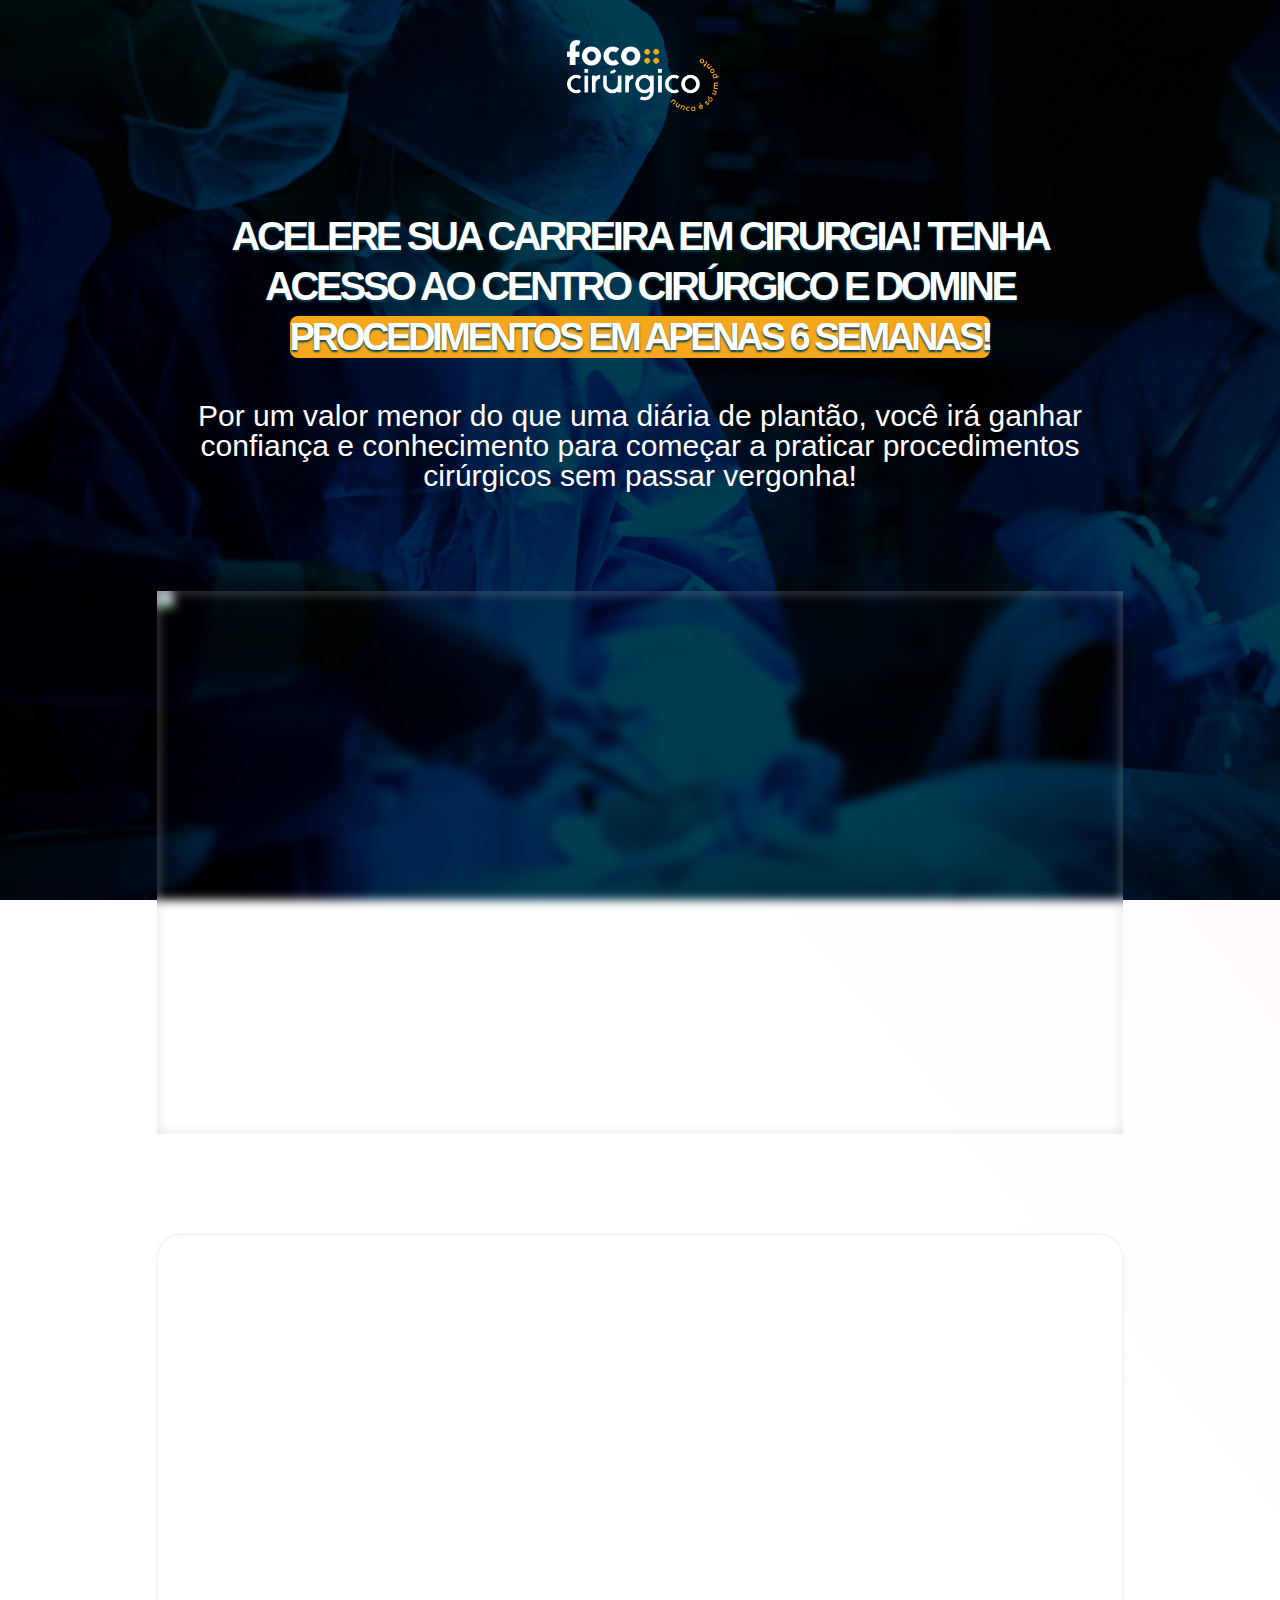
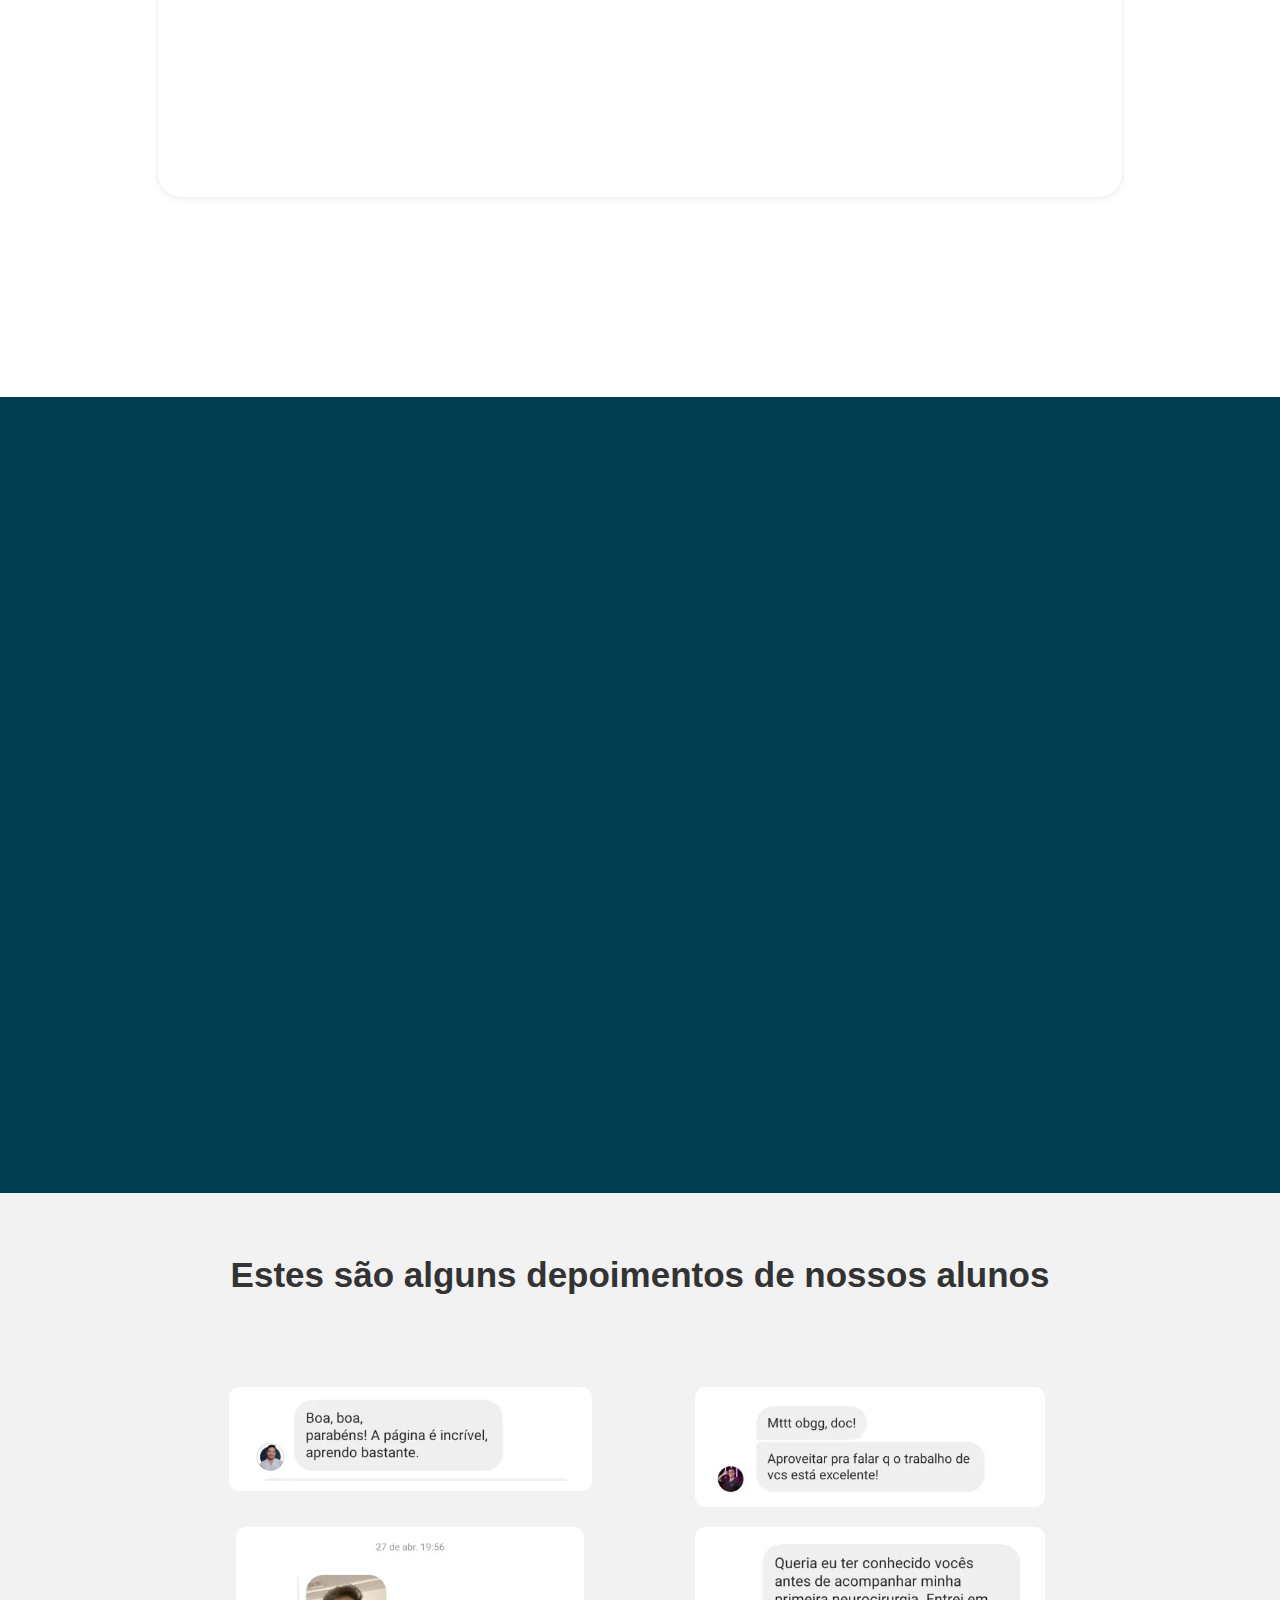
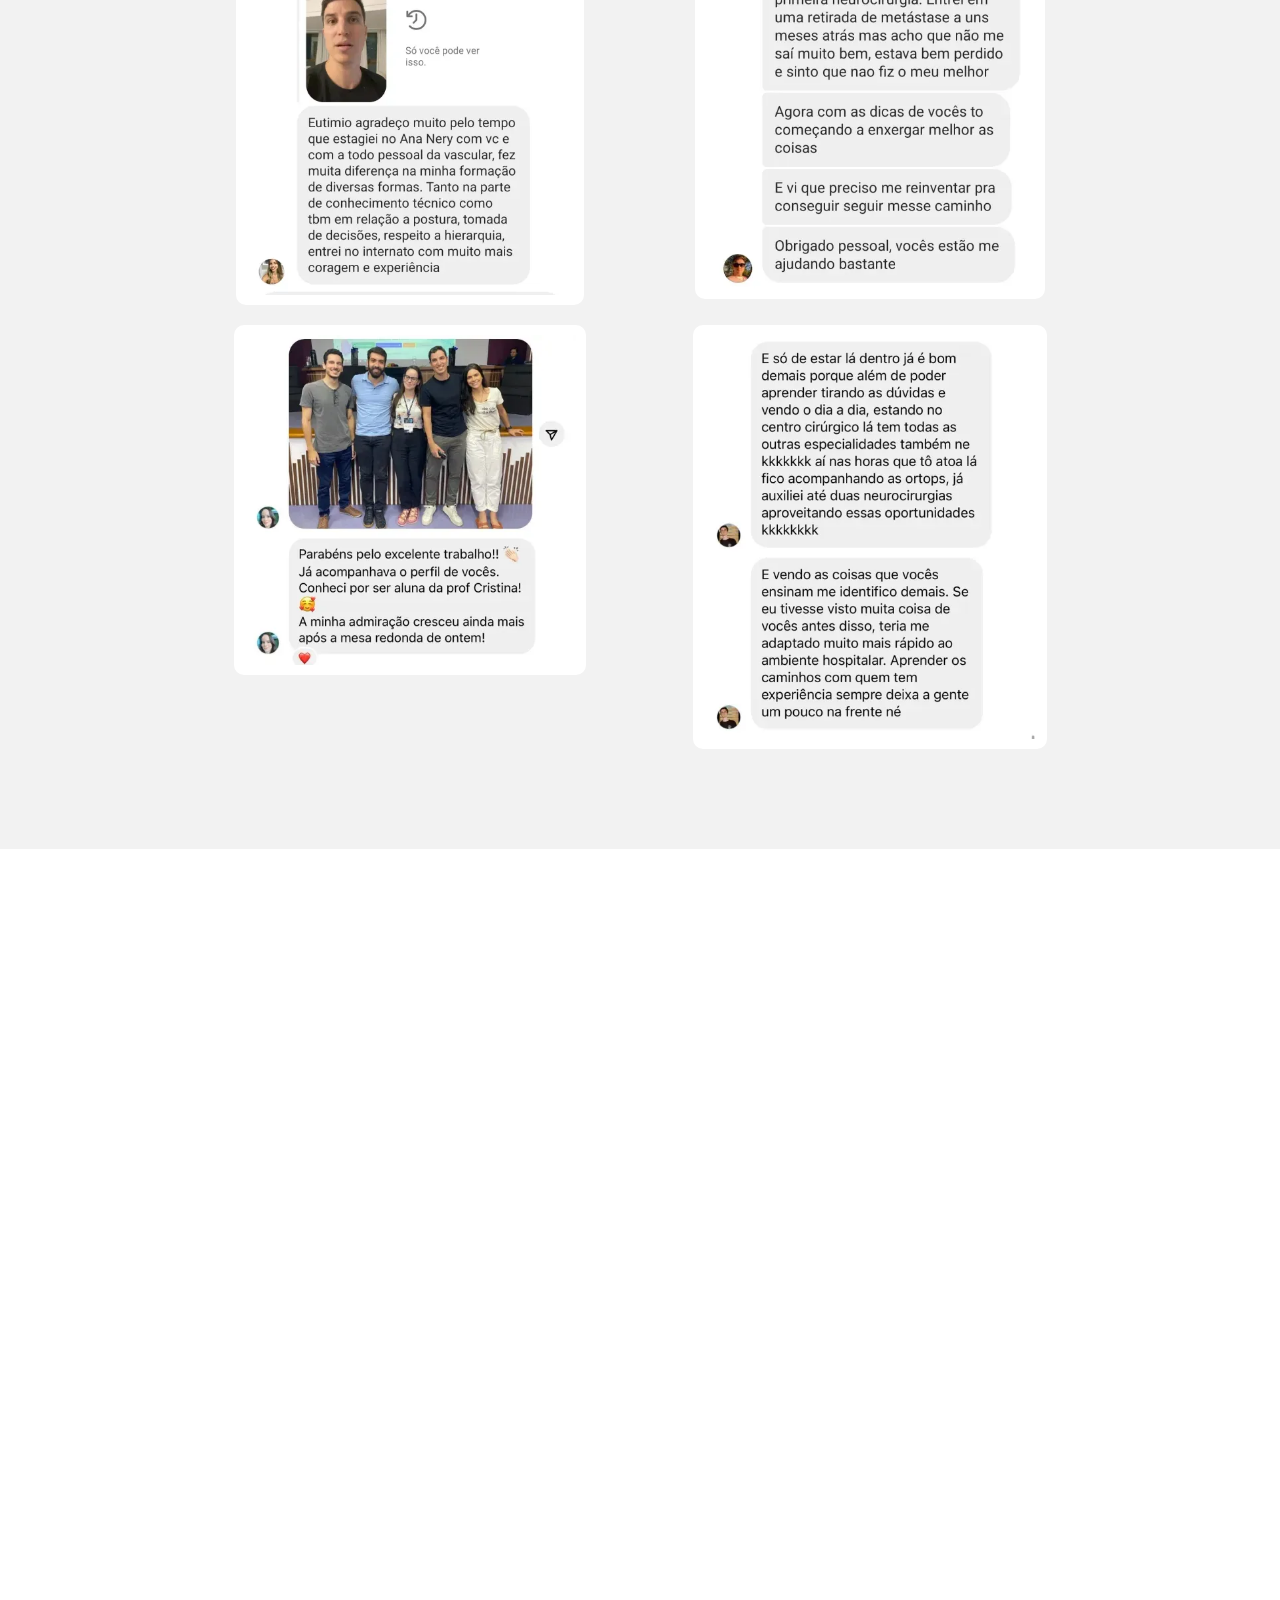
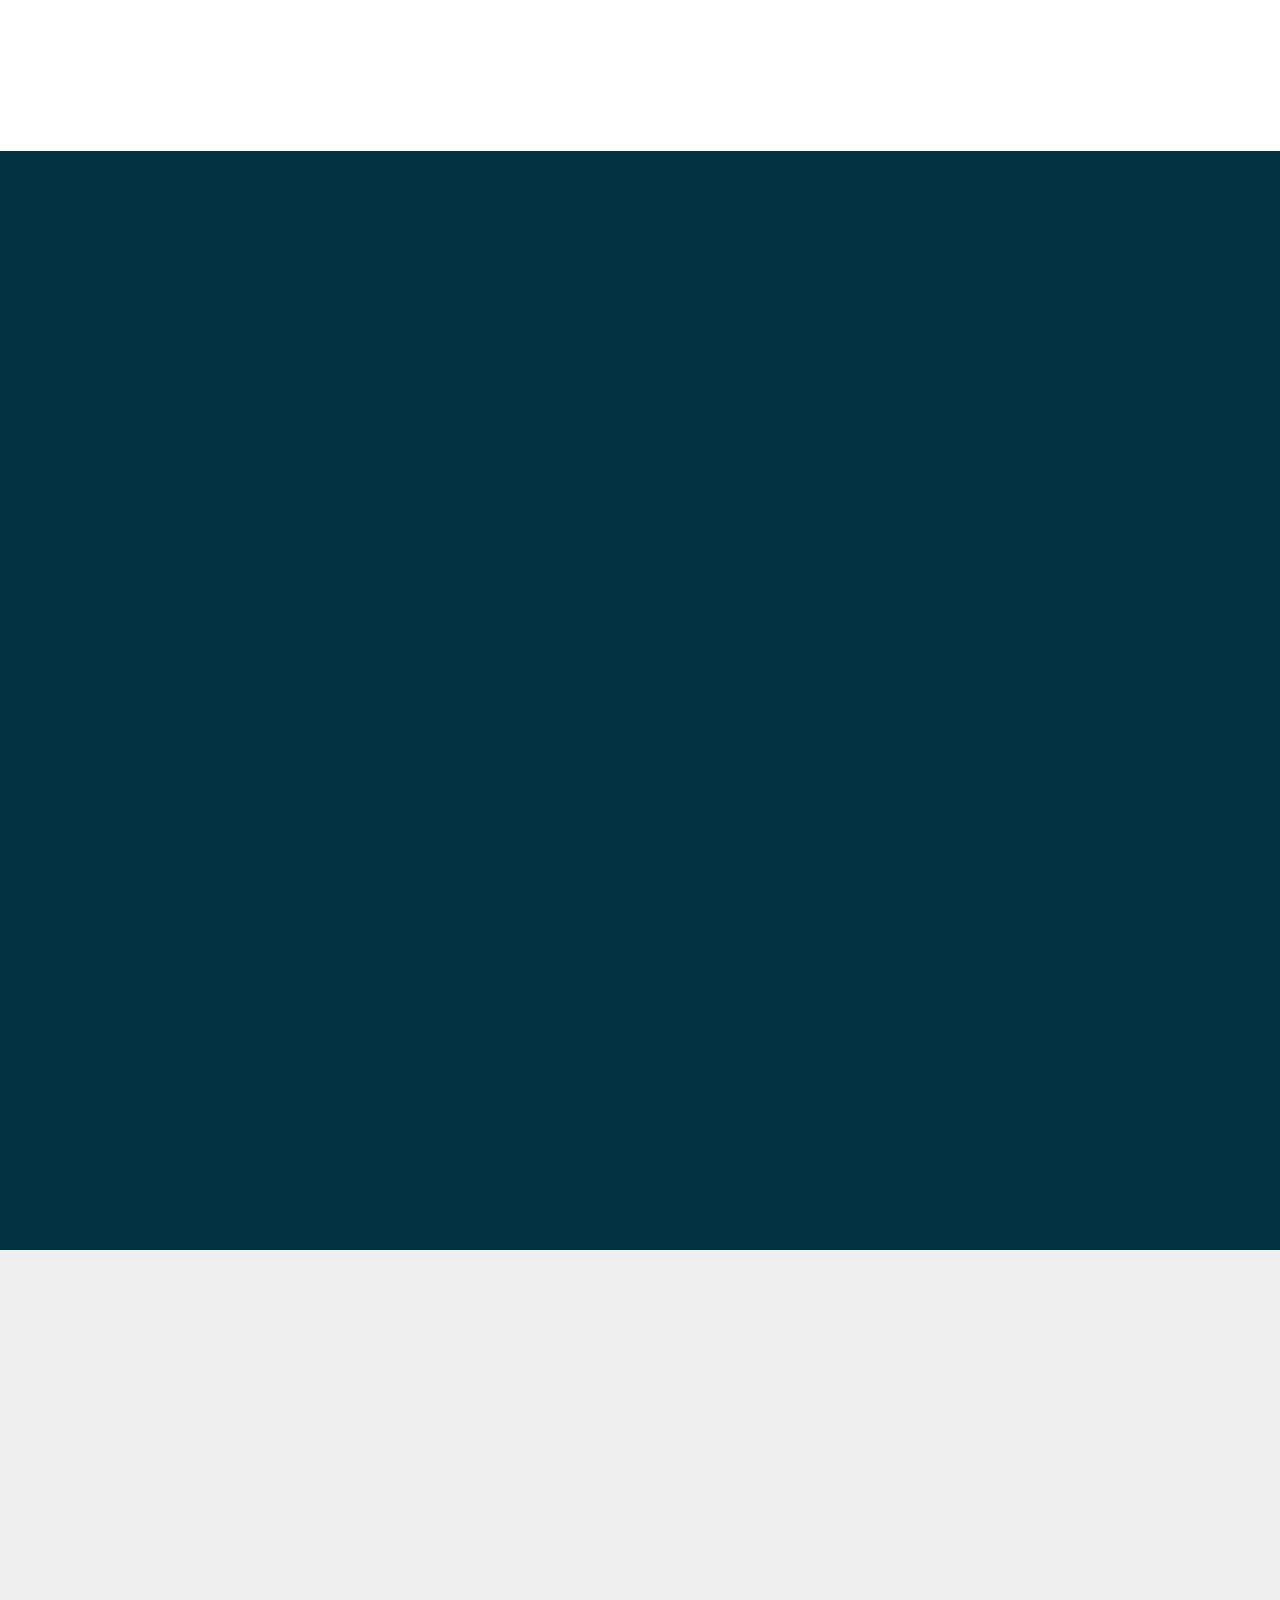
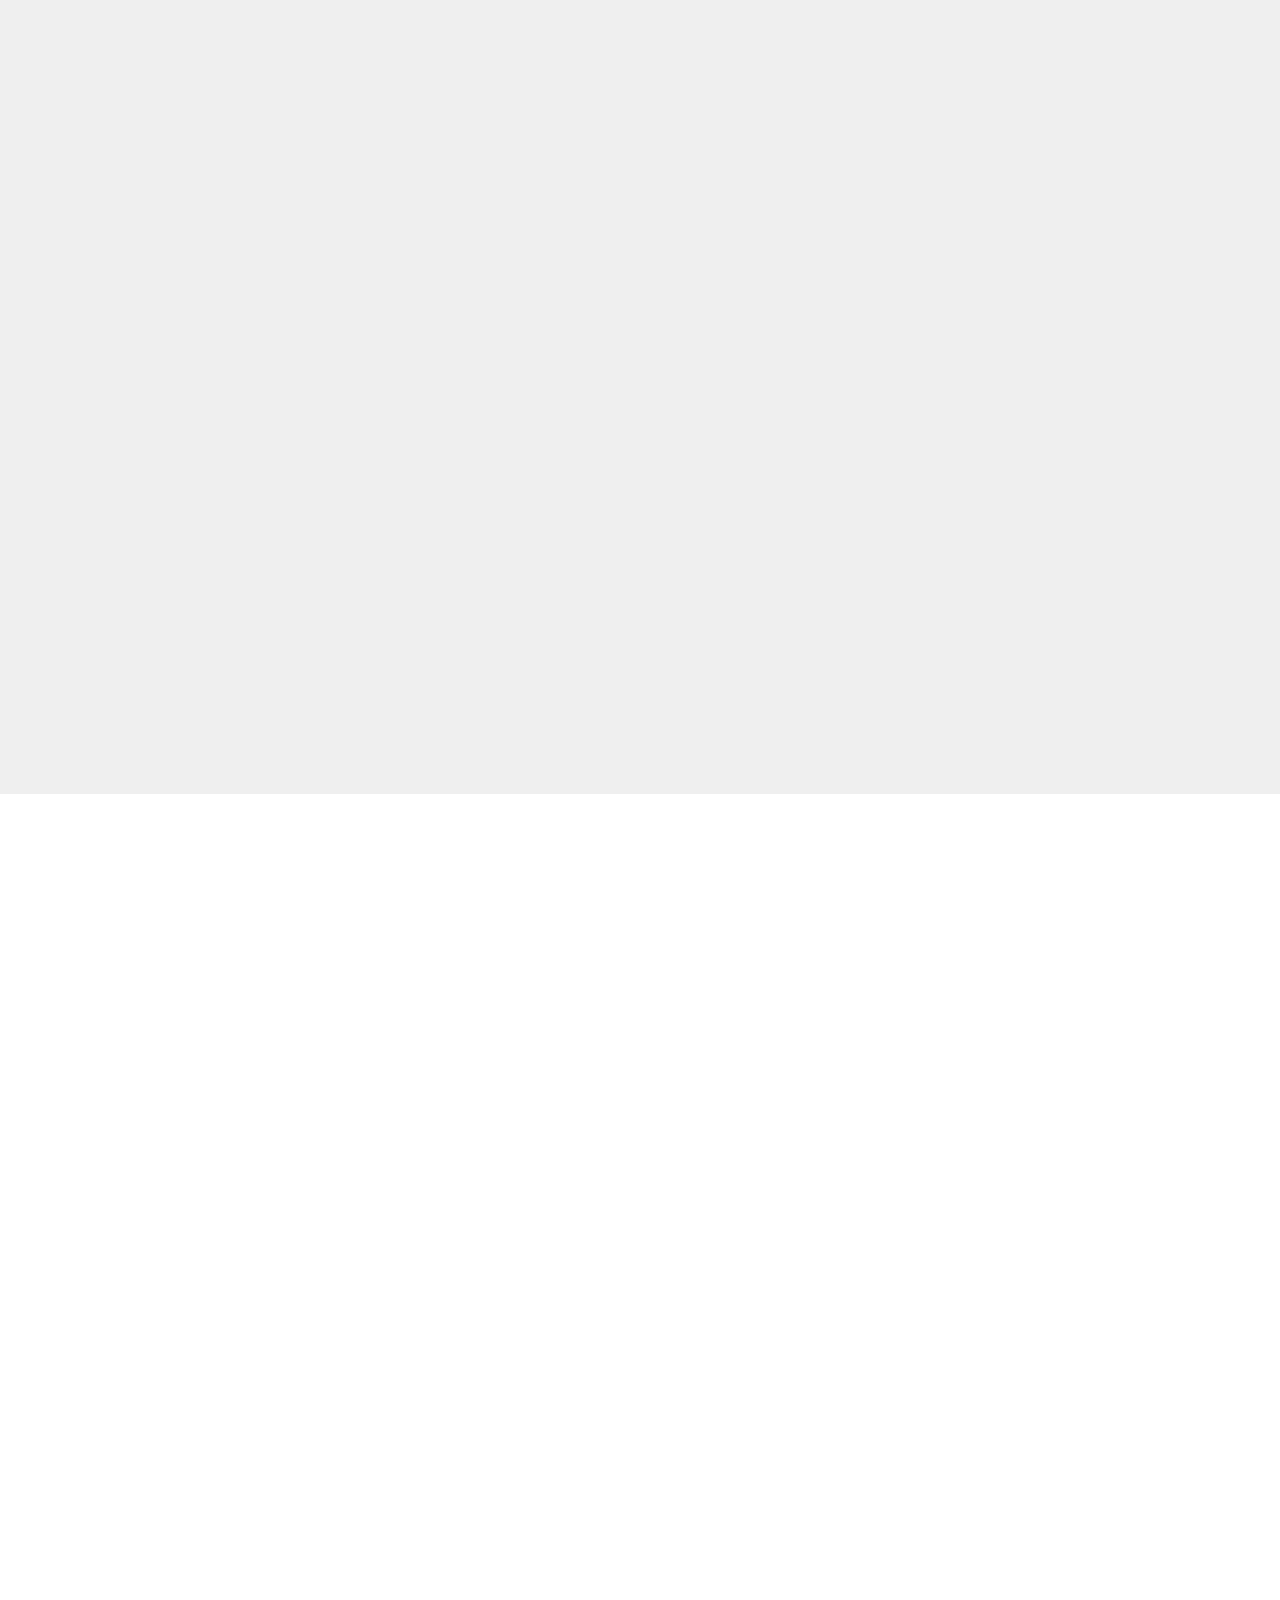
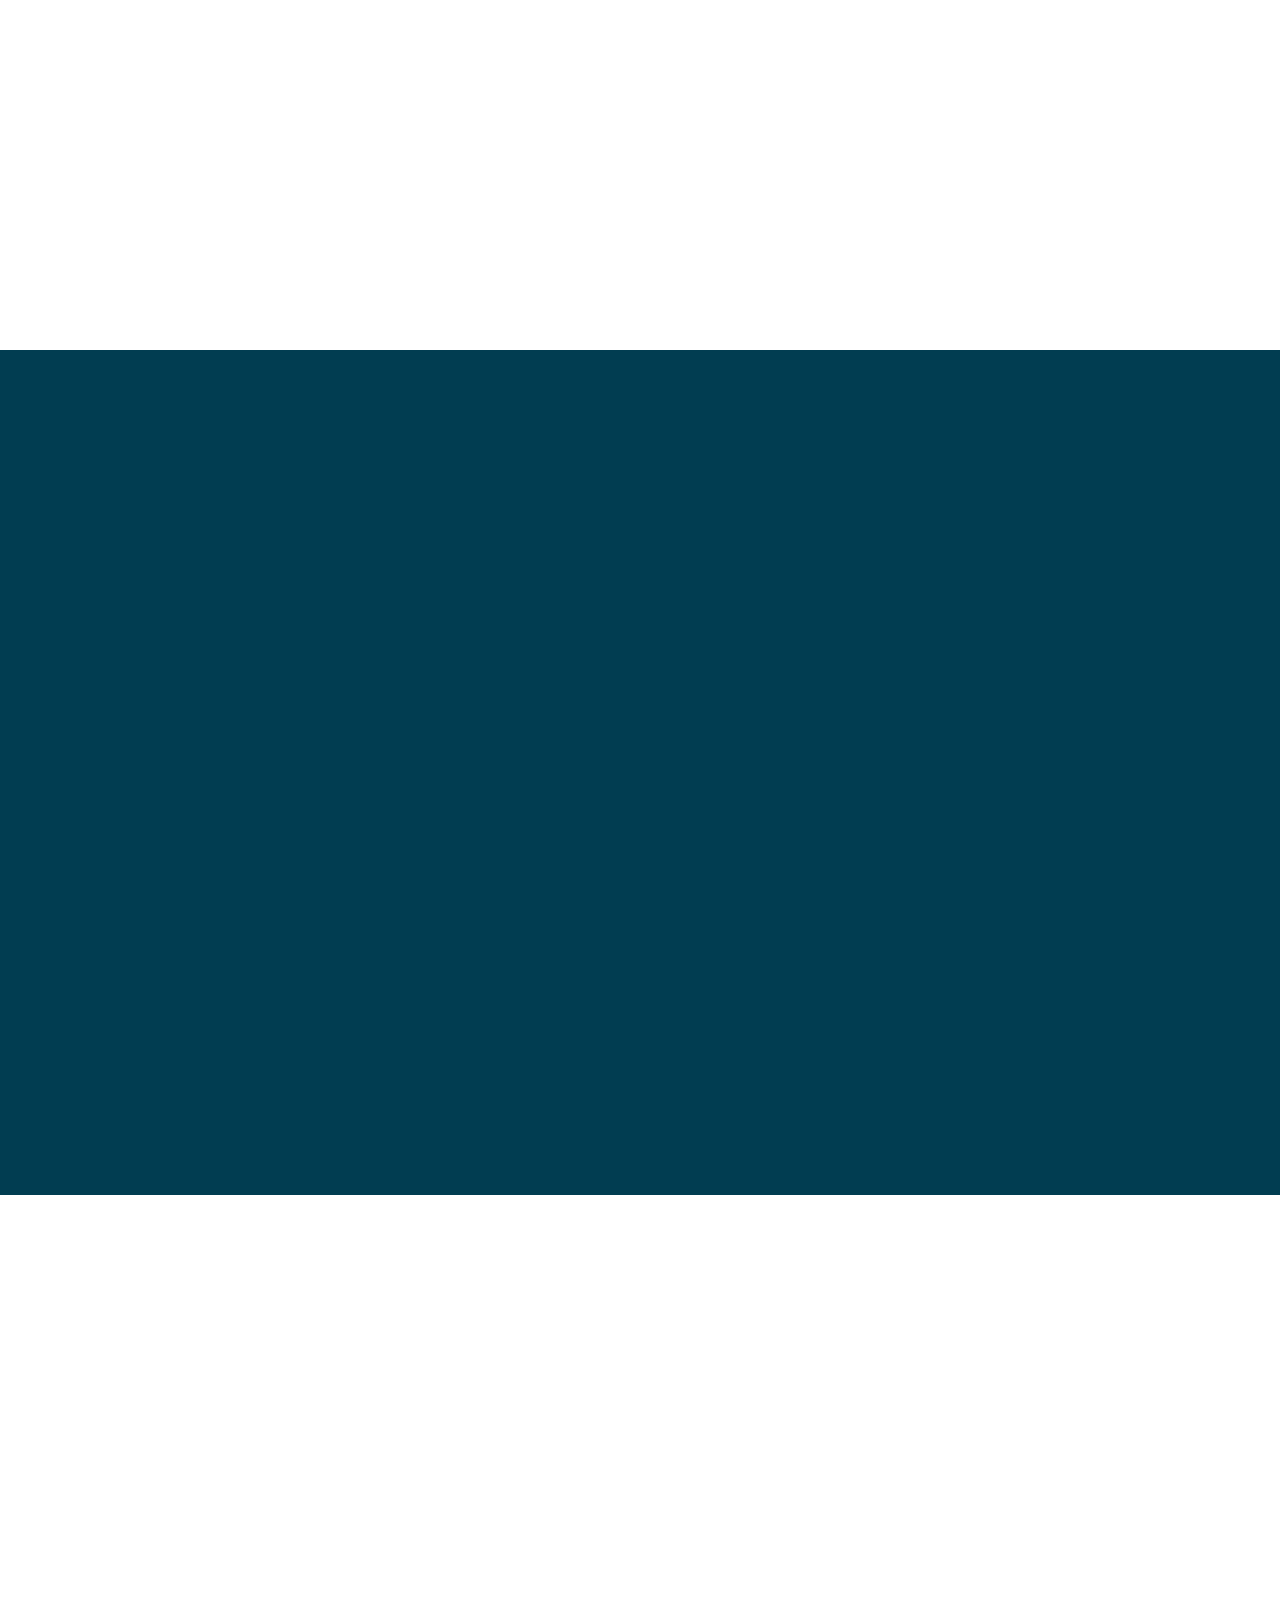
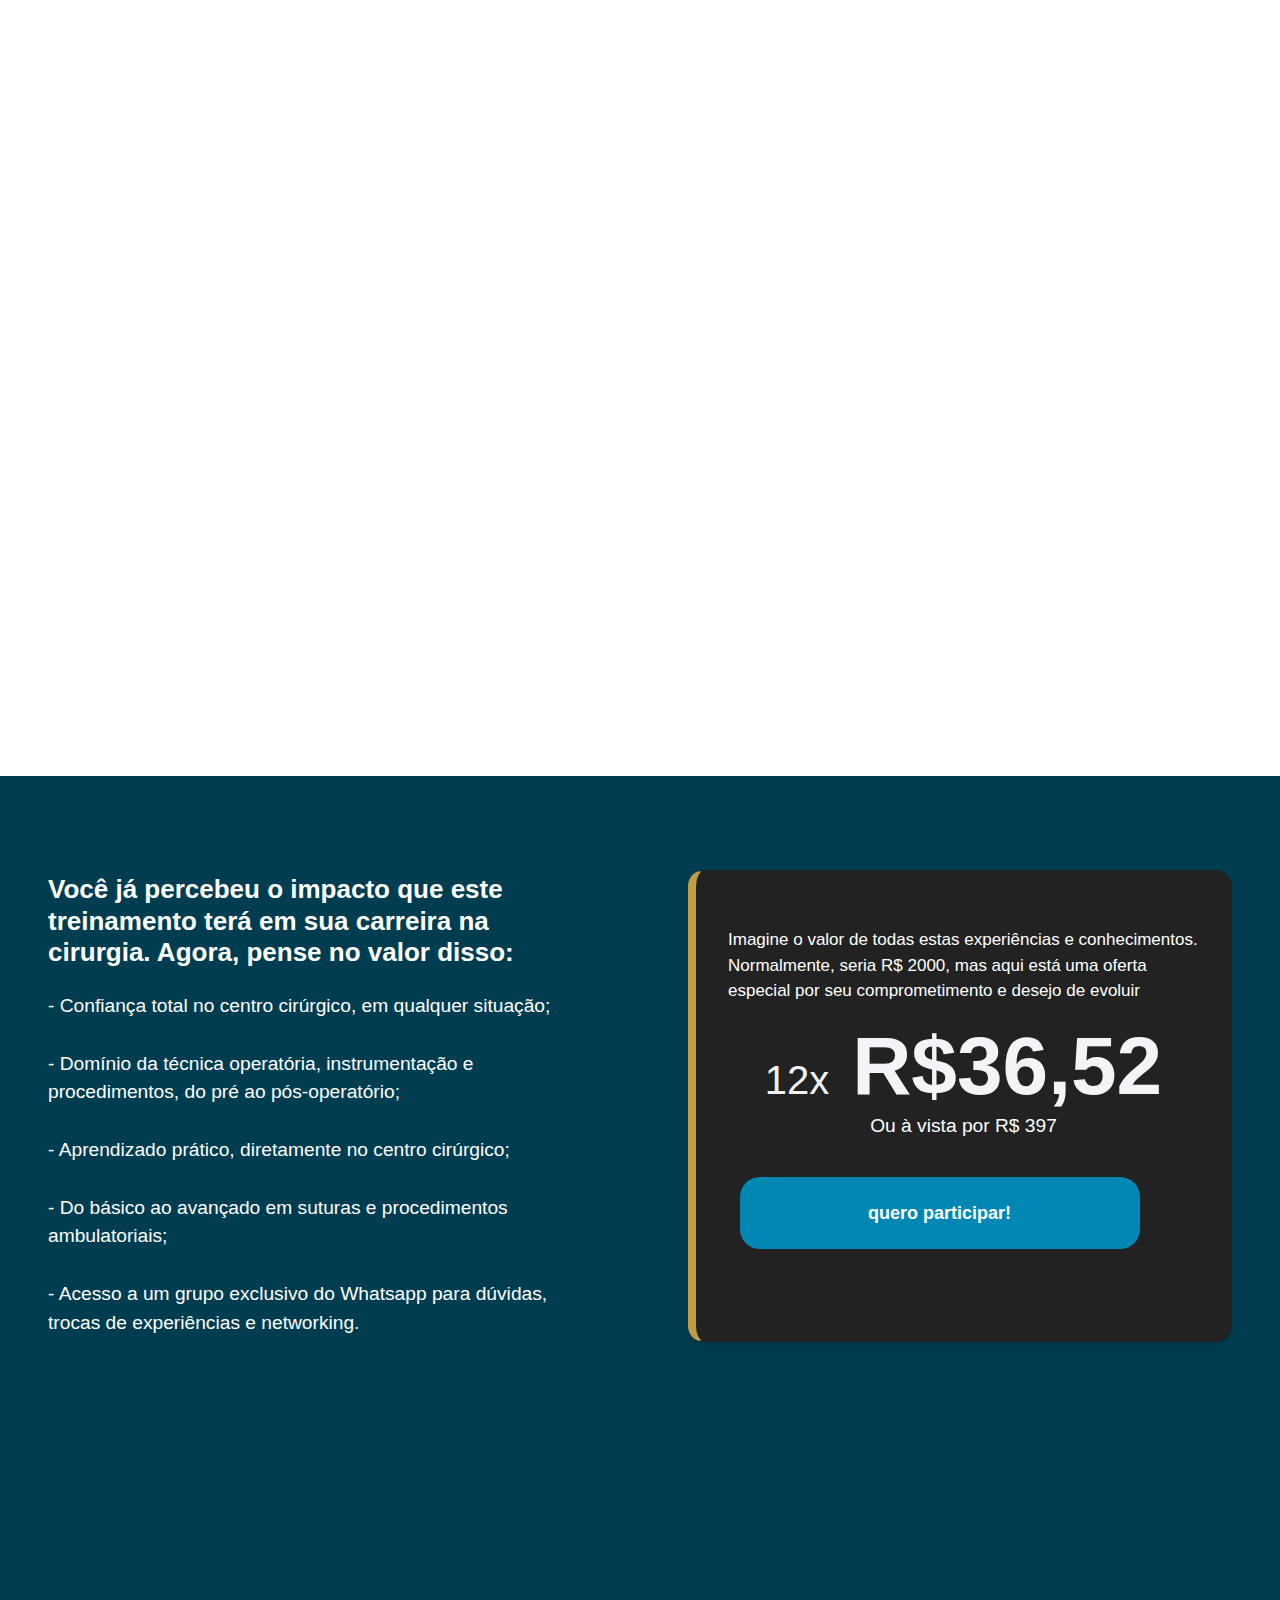
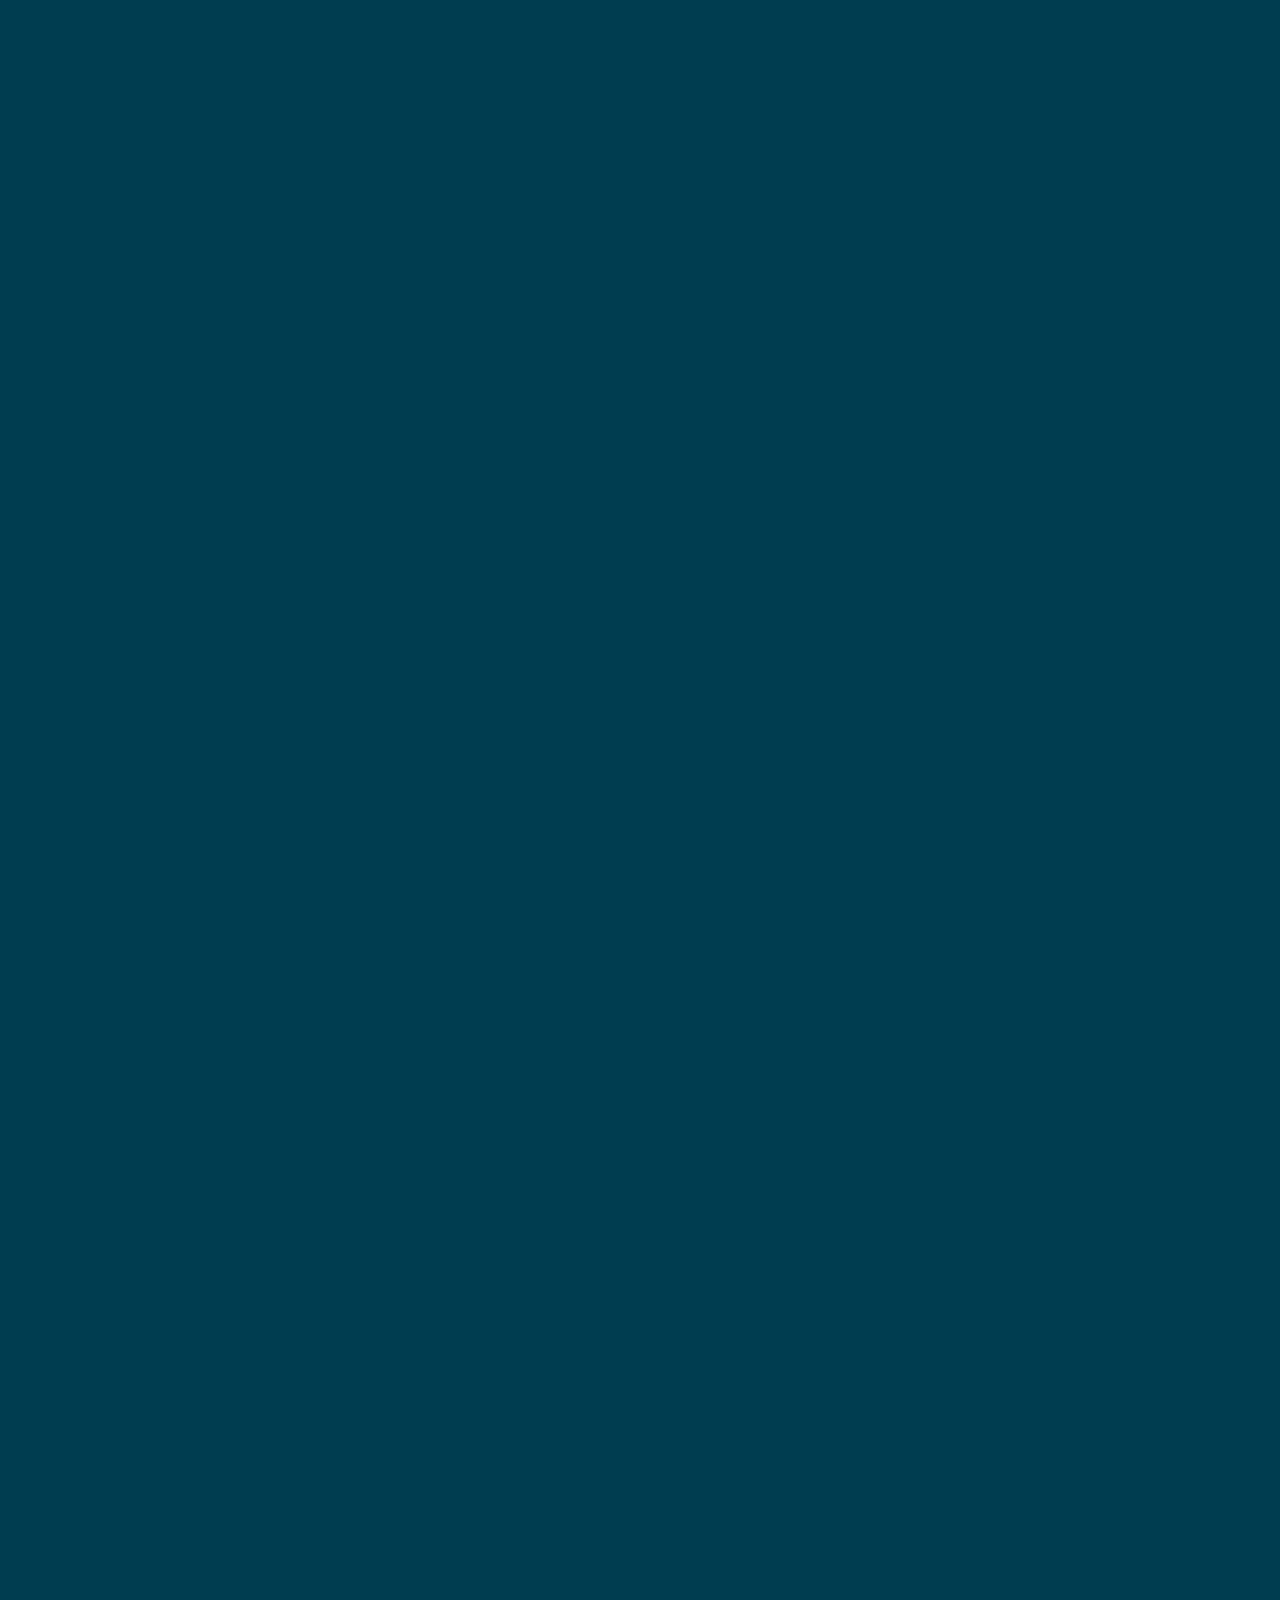
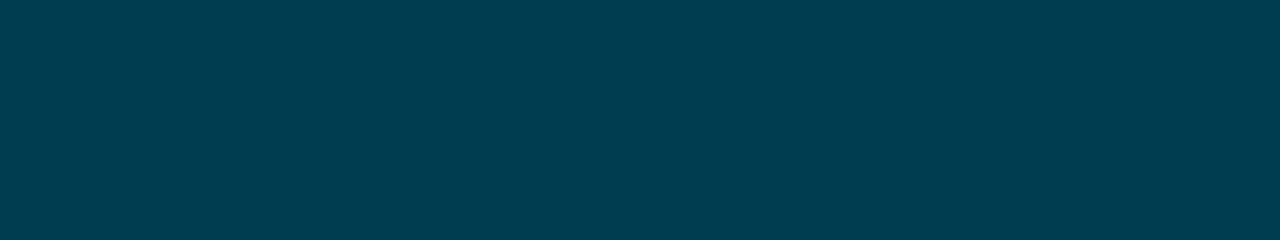
==== commit 7d7e288e: "19/12/23" ====
--- a/index.html
+++ b/index.html
@@ -1,5 +1,5 @@
 <!DOCTYPE html><!--  This site was created in Webflow. https://www.webflow.com  -->
-<!--  Last Published: Mon Nov 06 2023 18:30:38 GMT+0000 (Coordinated Universal Time)  -->
+<!--  Last Published: Fri Dec 15 2023 16:34:15 GMT+0000 (Coordinated Universal Time)  -->
 <html data-wf-page="653a5d4356749aaa6b77127d" data-wf-site="6512dd0759467454feb16a10">
 <head>
   <meta charset="utf-8">
@@ -23,227 +23,950 @@
 <body>
   <div class="page-wrapper relative">
     <div class="inner-linear"></div>
-    <div data-w-id="0d01b25a-a1e2-bafc-b4ec-1a40765b80f2" data-animation="default" data-collapse="medium" data-duration="400" data-easing="ease" data-easing2="ease" role="banner" class="navbar-wrapper w-nav">
-      <div class="container-2 navbar">
-        <a href="#" class="main-logo-wrap w-nav-brand"><img src="images/Foco-Cirurgico---Colorida-01---Vertical---Com-Tagline.webp" loading="lazy" width="128" sizes="(max-width: 479px) 53vw, (max-width: 767px) 21vw, (max-width: 991px) 128px, (max-width: 1279px) 12vw, 128px" alt="" srcset="images/Foco-Cirurgico---Colorida-01---Vertical---Com-Tagline-p-500.webp 500w, images/Foco-Cirurgico---Colorida-01---Vertical---Com-Tagline-p-800.webp 800w, images/Foco-Cirurgico---Colorida-01---Vertical---Com-Tagline.webp 1750w"></a>
-        <nav role="navigation" class="nav-menu-wrap w-nav-menu">
-          <div class="nav-links-wrapper">
-            <a href="#" class="single-nav-link w-inline-block">
-              <div class="text-block-5"><strong class="bold-text-50">INÍCIO</strong></div>
-            </a>
-            <a href="#Home-Demos" class="single-nav-link w-inline-block">
-              <div class="text-block-12"><strong class="bold-text-50">SOBRE NÓS</strong></div>
-            </a>
-            <a href="transformacaorzero.html" target="_blank" class="single-nav-link w-inline-block">
-              <div class="text-block-13"><strong class="bold-text-50">CURSOS</strong></div>
-            </a>
-            <a href="https://fococirurgico.online.engaged.com.br/" class="single-nav-link w-inline-block">
-              <div class="text-block-11"><strong class="bold-text-50">Área de Membros</strong></div>
-            </a>
-          </div>
-        </nav>
-        <div class="nav-buttons-wrap">
-          <a href="transformacaorzero.html" target="_blank" class="nav-button dp-none-mobile w-button">ACESSE OS CURSOS AGORA!</a>
-          <div class="menu-button w-nav-button">
-            <div style="-webkit-transform:translate3d(0, 0px, 0) scale3d(1, 1, 1) rotateX(0) rotateY(0) rotateZ(0deg) skew(0, 0);-moz-transform:translate3d(0, 0px, 0) scale3d(1, 1, 1) rotateX(0) rotateY(0) rotateZ(0deg) skew(0, 0);-ms-transform:translate3d(0, 0px, 0) scale3d(1, 1, 1) rotateX(0) rotateY(0) rotateZ(0deg) skew(0, 0);transform:translate3d(0, 0px, 0) scale3d(1, 1, 1) rotateX(0) rotateY(0) rotateZ(0deg) skew(0, 0)" class="hamburger-menu-bar top"></div>
-            <div style="-webkit-transform:translate3d(0, 0px, 0) scale3d(1, 1, 1) rotateX(0) rotateY(0) rotateZ(0deg) skew(0, 0);-moz-transform:translate3d(0, 0px, 0) scale3d(1, 1, 1) rotateX(0) rotateY(0) rotateZ(0deg) skew(0, 0);-ms-transform:translate3d(0, 0px, 0) scale3d(1, 1, 1) rotateX(0) rotateY(0) rotateZ(0deg) skew(0, 0);transform:translate3d(0, 0px, 0) scale3d(1, 1, 1) rotateX(0) rotateY(0) rotateZ(0deg) skew(0, 0)" class="hamburger-menu-bar bottom"></div>
-          </div>
+    <div data-w-id="0d01b25a-a1e2-bafc-b4ec-1a40765b810e" class="preview-banner">
+      <figure class="container-2"><img src="images/Foco-Cirurgico---Colorida-02---Vertical---Com-Tagline-1.png" loading="lazy" width="152" sizes="151.9965362548828px" alt="" srcset="images/Foco-Cirurgico---Colorida-02---Vertical---Com-Tagline-1-p-500.png 500w, images/Foco-Cirurgico---Colorida-02---Vertical---Com-Tagline-1-p-800.png 800w, images/Foco-Cirurgico---Colorida-02---Vertical---Com-Tagline-1-p-1080.png 1080w, images/Foco-Cirurgico---Colorida-02---Vertical---Com-Tagline-1.png 1750w" class="image-18">
+        <div class="preview-banner-content-wrap">
+          <div class="preview-banner-details-wrap">
+            <h1 class="preview-banner-title"><span class="text-span-2">Acelere sua Carreira em Cirurgia! Tenha acesso ao centro cirúrgico e domine <strong class="bold-text-100">procedimentos em apenas 6 semanas!</strong></span></h1>
+            <p class="paragraph">Por um valor menor do que uma diária de plantão, você irá ganhar confiança e conhecimento para começar a praticar procedimentos cirúrgicos sem passar vergonha!</p>
+            <div class="html-embed w-embed w-script">
+              <div id="vid_657c44e661a4e8000911cb89" style="position:relative;width:100%;padding: 56.25% 0 0;"><img id="thumb_657c44e661a4e8000911cb89" src="https://images.converteai.net/b1a8dbf4-bb0a-49af-a6f3-b395749d261c/players/657c44e661a4e8000911cb89/thumbnail.jpg" style="position:absolute;top:0;left:0;width:100%;height:100%;object-fit:cover;display:block;">
+                <div id="backdrop_657c44e661a4e8000911cb89" style="position:absolute;top:0;width:100%;height:100%;-webkit-backdrop-filter:blur(5px);backdrop-filter:blur(5px);"></div>
+              </div>
+              <script type="text/javascript" id="scr_657c44e661a4e8000911cb89">var s=document.createElement("script");s.src="https://scripts.converteai.net/b1a8dbf4-bb0a-49af-a6f3-b395749d261c/players/657c44e661a4e8000911cb89/player.js",s.async=!0,document.head.appendChild(s);</script>
+            </div>
+            <div class="brix---card">
+              <div class="div-block-63"></div>
+              <div data-w-id="2316e158-9260-f1a7-4284-930003c605ce" style="opacity:0" class="brix---pricing-content-v5">
+                <div id="price" class="brix---text-center-2"><img src="images/logo-rzo.webp" srcset="images/logo-rzo-p-500.webp 500w, images/logo-rzo-p-800.webp 800w, images/logo-rzo.webp 892w" width="402" sizes="(max-width: 479px) 100vw, 401.9965515136719px" alt="" class="brix---mg-bottom-24px">
+                  <div class="brix---mg-bottom-24px">
+                    <div class="brix---mg-bottom-8px">
+                      <div class="brix---color-neutral-803">
+                        <div class="brix---dissssplay-3-copy">De: R$ 567,00 por</div>
+                        <div class="uui-pricing08_price"><span class="text-span"><strong><sub class="subscript">12x</sub></strong></span> R$36,52</div>
+                        <div class="brix---display-3-copy-2"><strong class="bold-text-49">Ou à vista por R$ 397</strong></div>
+                      </div>
+                    </div>
+                  </div>
+                  <a data-w-id="2316e158-9260-f1a7-4284-930003c605df" href="https://fococirurgico.engaged.com.br/checkout/transformacao-rzero/online/inscricao/inscreva-se" target="_blank" class="brix---btn-primary-full-width w-button">QUERO ME INSCREVER AGORA!</a>
+                </div>
+              </div>
+            </div>
+          </div>
+        </div>
+      </figure>
+    </div>
+    <div class="brix---section-hero-short">
+      <div class="brix---container-default-10 w-container">
+        <div class="brix---flex-card---image-wrapper">
+          <div data-w-id="820381b6-dfc9-4feb-90ea-462a2def0de3" style="-webkit-transform:translate3d(0, 10%, 0) scale3d(1, 1, 1) rotateX(0) rotateY(0) rotateZ(0) skew(0, 0);-moz-transform:translate3d(0, 10%, 0) scale3d(1, 1, 1) rotateX(0) rotateY(0) rotateZ(0) skew(0, 0);-ms-transform:translate3d(0, 10%, 0) scale3d(1, 1, 1) rotateX(0) rotateY(0) rotateZ(0) skew(0, 0);transform:translate3d(0, 10%, 0) scale3d(1, 1, 1) rotateX(0) rotateY(0) rotateZ(0) skew(0, 0);opacity:0" class="brix---card-over-image">
+            <div class="brix---color-neutral-815">
+              <h1 class="brix---heading-h1-size-2">Esse curso é perfeito para você que</h1>
+            </div>
+            <div class="brix---mg-bottom-40px">
+              <div class="brix---color-neutral-814">
+                <p class="brix---paragraph-default-10">→ É iniciante na cirurgia e deseja destravar as oportunidades para iniciar com sucesso nessa carreira, sem passar vergonha;<br><br>→ Busca entender por completo a estrutura física do centro cirúrgico;<br><br>→ Sente que a insegurança e a falta de oportunidades práticas estão barrando seu avanço profissional na área cirúrgica;<br><br>→ Deseja um curso que aborde os aspectos práticos da carreira cirúrgica, indo muito além da teoria;</p>
+              </div>
+            </div>
+          </div>
+          <div data-w-id="820381b6-dfc9-4feb-90ea-462a2def0df1" style="opacity:0" class="brix---img-below-card"><img src="images/equipe-de-cirurgioes-operacionais-1.webp" alt="" sizes="(max-width: 479px) 92vw, (max-width: 767px) 97vw, (max-width: 1279px) 98vw, 975.9896240234375px" srcset="images/equipe-de-cirurgioes-operacionais-1-p-500.webp 500w, images/equipe-de-cirurgioes-operacionais-1-p-800.webp 800w, images/equipe-de-cirurgioes-operacionais-1-p-1080.webp 1080w, images/equipe-de-cirurgioes-operacionais-1-p-1600.webp 1600w, images/equipe-de-cirurgioes-operacionais-1-p-2000.webp 2000w, images/equipe-de-cirurgioes-operacionais-1-p-2600.webp 2600w, images/equipe-de-cirurgioes-operacionais-1-p-3200.webp 3200w, images/equipe-de-cirurgioes-operacionais-1.webp 6016w" class="brix---border-radius-24px"></div>
+        </div>
+      </div>
+      <div data-w-id="820381b6-dfc9-4feb-90ea-462a2def0df3" style="opacity:0" class="brix---floating-image-hero-v1---2"><img src="images/blob-brix-templates.svg" alt="" class="brix---opacity-10"></div>
+      <div data-w-id="820381b6-dfc9-4feb-90ea-462a2def0df5" style="opacity:0" class="brix---floating-image-hero-v1---1"><img src="images/blob-brix-templates.svg" alt="" class="brix---opacity-20"></div>
+    </div>
+    <section class="section-13">
+      <h1 class="heading-5">Estes são alguns depoimentos de nossos alunos</h1>
+      <div class="w-layout-blockcontainer w-container">
+        <div id="w-node-d5b9a746-42e6-557f-8599-08ea68823c9e-6b77127d" class="w-layout-layout quick-stack wf-layout-layout">
+          <div id="w-node-d5b9a746-42e6-557f-8599-08ea68823c9f-6b77127d" class="w-layout-cell"><img src="images/d1.webp" loading="lazy" width="363" sizes="(max-width: 479px) 100vw, 362.9861145019531px" alt="" srcset="images/d1-p-500.webp 500w, images/d1-p-800.webp 800w, images/d1.webp 1049w" class="image-17"></div>
+          <div id="w-node-d5b9a746-42e6-557f-8599-08ea68823ca0-6b77127d" class="w-layout-cell"><img src="images/d2.webp" loading="lazy" width="350" sizes="(max-width: 479px) 100vw, 350.0000305175781px" alt="" srcset="images/d2-p-500.webp 500w, images/d2-p-800.webp 800w, images/d2.webp 1080w" class="image-17"></div>
+          <div id="w-node-_24a7c691-0530-afad-21ba-2fb8d3abc203-6b77127d" class="w-layout-cell"><img src="images/d3.webp" loading="lazy" width="348" sizes="(max-width: 479px) 100vw, 347.9861145019531px" alt="" srcset="images/d3-p-500.webp 500w, images/d3-p-800.webp 800w, images/d3.webp 1080w" class="image-17"></div>
+          <div id="w-node-e2a97419-4e71-5743-55f5-d25819988f27-6b77127d" class="w-layout-cell"><img src="images/d5.webp" loading="lazy" width="350" sizes="(max-width: 479px) 100vw, 350.0000305175781px" alt="" srcset="images/d5-p-500.webp 500w, images/d5-p-800.webp 800w, images/d5.webp 967w" class="image-17"></div>
+          <div id="w-node-b0791ca0-d83d-eccd-8830-21630daa785a-6b77127d" class="w-layout-cell"><img src="images/d7.webp" loading="lazy" width="352" sizes="(max-width: 479px) 100vw, 351.9965515136719px" alt="" srcset="images/d7-p-500.webp 500w, images/d7-p-800.webp 800w, images/d7.webp 828w" class="image-17"></div>
+          <div id="w-node-deae704c-483c-6054-aba7-7ab49d0641f7-6b77127d" class="w-layout-cell"><img src="images/d8.webp" loading="lazy" width="354" sizes="(max-width: 479px) 100vw, 353.9930725097656px" alt="" srcset="images/d8-p-500.webp 500w, images/d8-p-800.webp 800w, images/d8.webp 848w" class="image-17"></div>
+        </div>
+      </div>
+    </section>
+    <section class="section-7">
+      <div class="w-layout-blockcontainer w-container">
+        <div class="div-block-30">
+          <h1 class="heading-5">Estes são alguns depoimentos de nossos alunos</h1>
+          <div data-w-id="5e66f35c-3ed8-8edb-cd36-ecde4ba7b44c" style="opacity:0" class="columns-3 w-row">
+            <div class="column-13 w-col w-col-3">
+              <div class="div-block-29"><img src="images/d1.webp" loading="lazy" width="257" sizes="(max-width: 479px) 92vw, 100vw" alt="" srcset="images/d1-p-500.webp 500w, images/d1-p-800.webp 800w, images/d1.webp 1049w" class="image-17"></div>
+            </div>
+            <div class="column-19 w-col w-col-3">
+              <div class="div-block-31"><img src="images/d2.webp" loading="lazy" width="255" sizes="(max-width: 479px) 92vw, 100vw" alt="" srcset="images/d2-p-500.webp 500w, images/d2-p-800.webp 800w, images/d2.webp 1080w" class="image-17"></div>
+            </div>
+            <div class="column-3 w-col w-col-3">
+              <div class="div-block-31"><img src="images/d6.webp" loading="lazy" width="256" sizes="(max-width: 479px) 92vw, 100vw" alt="" srcset="images/d6-p-500.webp 500w, images/d6-p-800.webp 800w, images/d6.webp 1043w" class="image-17"></div>
+            </div>
+            <div class="column-17 w-col w-col-3">
+              <div class="div-block-31"><img src="images/d4.webp" loading="lazy" width="254" sizes="(max-width: 479px) 92vw, 100vw" alt="" srcset="images/d4-p-500.webp 500w, images/d4.webp 835w" class="image-17"></div>
+            </div>
+          </div>
+          <div data-w-id="5e66f35c-3ed8-8edb-cd36-ecde4ba7b459" style="opacity:0" class="columns-3 w-row">
+            <div class="column-18 w-col w-col-3">
+              <div class="div-block-29"><img src="images/d3.webp" loading="lazy" width="258" sizes="(max-width: 479px) 92vw, 100vw" alt="" srcset="images/d3-p-500.webp 500w, images/d3-p-800.webp 800w, images/d3.webp 1080w" class="image-17"></div>
+            </div>
+            <div class="column-16 w-col w-col-3">
+              <div class="div-block-31"><img src="images/d5.webp" loading="lazy" width="261" sizes="(max-width: 479px) 92vw, 100vw" alt="" srcset="images/d5-p-500.webp 500w, images/d5-p-800.webp 800w, images/d5.webp 967w" class="image-17"></div>
+            </div>
+            <div class="column-12 w-col w-col-3">
+              <div class="div-block-31"><img src="images/d7.webp" loading="lazy" width="263" sizes="(max-width: 479px) 92vw, 100vw" alt="" srcset="images/d7-p-500.webp 500w, images/d7-p-800.webp 800w, images/d7.webp 828w" class="image-17"></div>
+            </div>
+            <div class="column-15 w-col w-col-3">
+              <div class="div-block-31"><img src="images/d8.webp" loading="lazy" width="261" sizes="(max-width: 479px) 92vw, 100vw" alt="" srcset="images/d8-p-500.webp 500w, images/d8-p-800.webp 800w, images/d8.webp 848w" class="image-17"></div>
+            </div>
+          </div>
+          <div data-w-id="5e66f35c-3ed8-8edb-cd36-ecde4ba7b466" style="opacity:0" class="columns-3 w-row">
+            <div class="column-14 w-col w-col-3">
+              <div class="div-block-29"><img src="images/d9.webp" loading="lazy" width="257" sizes="(max-width: 479px) 92vw, 100vw" alt="" srcset="images/d9-p-500.webp 500w, images/d9.webp 540w" class="image-17"></div>
+            </div>
+            <div class="column-11 w-col w-col-3">
+              <div class="div-block-31"><img src="images/d10.webp" loading="lazy" width="258" sizes="(max-width: 479px) 92vw, 100vw" alt="" srcset="images/d10-p-500.webp 500w, images/d10.webp 694w" class="image-17"></div>
+            </div>
+            <div class="w-col w-col-3"></div>
+            <div class="w-col w-col-3"></div>
+          </div>
+        </div>
+      </div>
+    </section>
+    <div class="brix---section-7">
+      <div class="brix---container-default-12 w-container">
+        <div data-delay="4000" data-animation="slide" class="brix---slider-wrapper w-slider" data-autoplay="false" data-easing="ease" style="opacity:0" data-hide-arrows="false" data-disable-swipe="false" data-w-id="d27b6b34-9e74-23c2-d565-6097dcbbf492" data-autoplay-limit="0" data-nav-spacing="3" data-duration="500" data-infinite="true">
+          <div class="brix---slider-mask-testimonial-v3 w-slider-mask">
+            <div class="w-slide">
+              <div class="brix---card-testimonial-v3">
+                <div class="brix---testimonial-v3-image-wrapper"><img sizes="(max-width: 479px) 91vw, (max-width: 767px) 93vw, (max-width: 991px) 55vw, 547.9861450195312px" srcset="images/testebase-18-p-500.png 500w, images/testebase-18-p-800.png 800w, images/testebase-18.png 1080w" src="images/testebase-18.png" alt="" class="brix---image-fit-full-height"></div>
+                <div class="brix---card-content-testimonial-v3">
+                  <div class="brix---mg-bottom-40px">
+                    <div class="brix---color-neutral-819">
+                      <p class="brix---paragraph-default-12">Eu tenho certeza que, a essa altura do campeonato, você já sabe que a área da cirurgia é uma das que mais gera rendimentos na medicina, não é mesmo? Mas, será que você tem ideia do quanto?<br><br>Vamos aos números: no topo da lista, os cirurgiões plásticos brasileiros desfrutam de um rendimento médio mensal impressionante de R$ 19.000, com potencial para alcançar cifras ainda mais elevadas. Seguindo de perto, médicos cirurgiões e ortopedistas iniciam suas carreiras com salários médios de R$ 16.000 e R$ 15.000, respectivamente. Já imaginou o impacto disso na sua vida?</p>
+                    </div>
+                  </div>
+                </div>
+              </div>
+            </div>
+            <div class="w-slide">
+              <div class="brix---card-testimonial-v3">
+                <div class="brix---testimonial-v3-image-wrapper"><img sizes="(max-width: 479px) 91vw, (max-width: 767px) 93vw, (max-width: 991px) 55vw, 547.9861450195312px" srcset="images/testebase-19-p-500.png 500w, images/testebase-19-p-800.png 800w, images/testebase-19.png 1080w" src="images/testebase-19.png" alt="" class="brix---image-fit-full-height"></div>
+                <div class="brix---card-content-testimonial-v3">
+                  <div class="brix---mg-bottom-40px">
+                    <div class="brix---color-neutral-819">
+                      <p class="brix---paragraph-default-12">E as oportunidades são tão grandes quanto os ganhos. Em 2020, o Brasil registrou mais de 1,3 milhão de cirurgias plásticas, posicionando-se como o segundo maior realizador desses procedimentos no mundo, atrás apenas dos Estados Unidos. Este é um mercado em expansão, um terreno fértil para cirurgiões aspirantes como você.</p>
+                      <h3 class="brix---heading-h3-size-3">E você? Está pronto para começar essa jornada transformadora?</h3>
+                    </div>
+                  </div>
+                </div>
+              </div>
+            </div>
+          </div>
+          <div class="brix---btn-slider-arrow-right---top-left w-slider-arrow-left"><img src="images/left-arrow-line-icon-elements-brix-templates.svg" loading="lazy" alt="Icon - Elements Webflow Library - BRIX Templates"></div>
+          <div class="brix---btn-slider-arrow-right---top-right w-slider-arrow-right"><img src="images/right-arrow-line-icon-elements-brix-templates.svg" loading="lazy" alt="Icon - Elements Webflow Library - BRIX Templates"></div>
+          <div class="brix---hidden-desktop w-slider-nav w-round"></div>
         </div>
       </div>
     </div>
-    <div data-w-id="0d01b25a-a1e2-bafc-b4ec-1a40765b810e" class="preview-banner">
-      <div class="container-2">
-        <div class="preview-banner-content-wrap">
-          <div class="preview-banner-details-wrap">
-            <h1 class="preview-banner-title"><span class="text-span-2"><strong>VOCÊ</strong> NO CENTRO <strong>CIRÚRGICO</strong> DESDE O <strong>PRIMEIRO SEMESTRE!</strong></span></h1>
-            <a href="transformacaorzero.html" class="primary-button w-button">VER CURSOS</a>
-          </div>
+    <section>
+      <section class="uui-section_layout21">
+        <div class="uui-page-padding-7">
+          <div class="uui-container-large-2">
+            <div class="uui-padding-vertical-xhuge-13">
+              <div class="w-layout-grid uui-layout20_component-copy">
+                <div data-w-id="345d9146-0db8-18a6-416d-4b2fbee86078" style="opacity:0" class="uui-layout21_content-left">
+                  <h2 class="uui-heading-medium-6">Nossa metodologia no curso &#x27;Transformação Rzero&#x27;</h2>
+                  <div class="uui-heading-subheading-6">é inovadora e específica para aspirantes a cirurgiões, diferenciando-se por três pilares fundamentais:</div>
+                </div>
+                <div data-w-id="345d9146-0db8-18a6-416d-4b2fbee8607d" style="opacity:0" class="uui-layout21_content-right">
+                  <div class="uui-layout21_item-list">
+                    <div id="w-node-_345d9146-0db8-18a6-416d-4b2fbee8607f-6b77127d" class="uui-layout21_item">
+                      <div class="uui-layout21_item-icon-wrapper">
+                        <div class="uui-icon-1x1-xsmall-2 w-embed"><svg width="currentWidth" height="currentHeight" viewbox="0 0 28 28" fill="none" xmlns="http://www.w3.org/2000/svg">
+                            <path d="M0 14C0 6.26801 6.26801 0 14 0V0C21.732 0 28 6.26801 28 14V14C28 21.732 21.732 28 14 28V28C6.26801 28 0 21.732 0 14V14Z" fill="#FFFFFF"></path>
+                            <path fill-rule="evenodd" clip-rule="evenodd" d="M19.9457 8.62169L11.5923 16.6834L9.37568 14.315C8.96734 13.93 8.32568 13.9067 7.85901 14.2334C7.40401 14.5717 7.27568 15.1667 7.55568 15.645L10.1807 19.915C10.4373 20.3117 10.8807 20.5567 11.3823 20.5567C11.8607 20.5567 12.3157 20.3117 12.5723 19.915C12.9923 19.3667 21.0073 9.81169 21.0073 9.81169C22.0573 8.73836 20.7857 7.79336 19.9457 8.61002V8.62169Z" fill="#f4a81c"></path>
+                          </svg></div>
+                      </div>
+                      <div class="uui-layout21_item-text-wrapper">
+                        <div class="uui-text-size-large-6"><strong>Prática Acima da Teoria:</strong> Enquanto a maioria dos cursos foca em teoria, nós priorizamos a prática. Você estará no centro cirúrgico desde o início, desenvolvendo habilidades reais sob a orientação de cirurgiões experientes. Essa abordagem prática assegura uma aprendizagem mais efetiva e uma preparação realista para os desafios da carreira.</div>
+                      </div>
+                    </div>
+                    <div id="w-node-_345d9146-0db8-18a6-416d-4b2fbee86087-6b77127d" class="uui-layout21_item">
+                      <div class="uui-layout21_item-icon-wrapper">
+                        <div class="uui-icon-1x1-xsmall-2 w-embed"><svg width="currentWidth" height="currentHeight" viewbox="0 0 28 28" fill="none" xmlns="http://www.w3.org/2000/svg">
+                            <path d="M0 14C0 6.26801 6.26801 0 14 0V0C21.732 0 28 6.26801 28 14V14C28 21.732 21.732 28 14 28V28C6.26801 28 0 21.732 0 14V14Z" fill="#FFFFFF"></path>
+                            <path fill-rule="evenodd" clip-rule="evenodd" d="M19.9457 8.62169L11.5923 16.6834L9.37568 14.315C8.96734 13.93 8.32568 13.9067 7.85901 14.2334C7.40401 14.5717 7.27568 15.1667 7.55568 15.645L10.1807 19.915C10.4373 20.3117 10.8807 20.5567 11.3823 20.5567C11.8607 20.5567 12.3157 20.3117 12.5723 19.915C12.9923 19.3667 21.0073 9.81169 21.0073 9.81169C22.0573 8.73836 20.7857 7.79336 19.9457 8.61002V8.62169Z" fill="#f4a81c"></path>
+                          </svg></div>
+                      </div>
+                      <div class="uui-layout21_item-text-wrapper">
+                        <div class="uui-text-size-large-6"><strong>Início Precoce, Crescimento Acelerado:</strong> Nós acreditamos que a experiência prática não deve ser postergada. A exposição precoce ao ambiente cirúrgico é essencial para desenvolver competências avançadas e construir uma base sólida para sua carreira. Essa visão orienta toda a nossa metodologia, proporcionando um avanço significativo desde os estágios iniciais.</div>
+                      </div>
+                    </div>
+                    <div id="w-node-_345d9146-0db8-18a6-416d-4b2fbee8608f-6b77127d" class="uui-layout21_item">
+                      <div class="uui-layout21_item-icon-wrapper">
+                        <div class="uui-icon-1x1-xsmall-2 w-embed"><svg width="currentWidth" height="currentHeight" viewbox="0 0 28 28" fill="none" xmlns="http://www.w3.org/2000/svg">
+                            <path d="M0 14C0 6.26801 6.26801 0 14 0V0C21.732 0 28 6.26801 28 14V14C28 21.732 21.732 28 14 28V28C6.26801 28 0 21.732 0 14V14Z" fill="#FFFFFF"></path>
+                            <path fill-rule="evenodd" clip-rule="evenodd" d="M19.9457 8.62169L11.5923 16.6834L9.37568 14.315C8.96734 13.93 8.32568 13.9067 7.85901 14.2334C7.40401 14.5717 7.27568 15.1667 7.55568 15.645L10.1807 19.915C10.4373 20.3117 10.8807 20.5567 11.3823 20.5567C11.8607 20.5567 12.3157 20.3117 12.5723 19.915C12.9923 19.3667 21.0073 9.81169 21.0073 9.81169C22.0573 8.73836 20.7857 7.79336 19.9457 8.61002V8.62169Z" fill="#f4a81c"></path>
+                          </svg></div>
+                      </div>
+                      <div class="uui-layout21_item-text-wrapper">
+                        <div class="uui-text-size-large-6"><strong>Roteiro Personalizado e Dinâmico: </strong>Cada aspecto da nossa metodologia é cuidadosamente desenhado por nossos quatro especialistas, baseado em suas experiências reais e desafios enfrentados na prática cirúrgica. Combinamos simulações realistas, estudos de caso relevantes e técnicas de ensino modernas, tornando o aprendizado não só eficaz, mas também envolvente e adaptado à realidade do campo cirúrgico.</div>
+                        <div class="uui-text-size-large-6"><strong>Com o &#x27;Transformação Rzero&#x27;, você não apenas aprende cirurgia, você vive a experiência cirúrgica. Prepare-se para acelerar seu crescimento e alcançar seus objetivos mais rapidamente com uma metodologia que realmente entende e atende às suas necessidades.</strong></div>
+                      </div>
+                    </div>
+                  </div>
+                </div>
+              </div>
+            </div>
+          </div>
+        </div>
+      </section>
+    </section>
+    <section class="section-9">
+      <div class="brix---container-default-5 w-container">
+        <div class="brix---mg-bottom-48px-3">
+          <div data-w-id="b10b67eb-bcc8-cdb9-a395-b7dd3b2addfb" style="-webkit-transform:translate3d(0, 10%, 0) scale3d(1, 1, 1) rotateX(0) rotateY(0) rotateZ(0) skew(0, 0);-moz-transform:translate3d(0, 10%, 0) scale3d(1, 1, 1) rotateX(0) rotateY(0) rotateZ(0) skew(0, 0);-ms-transform:translate3d(0, 10%, 0) scale3d(1, 1, 1) rotateX(0) rotateY(0) rotateZ(0) skew(0, 0);transform:translate3d(0, 10%, 0) scale3d(1, 1, 1) rotateX(0) rotateY(0) rotateZ(0) skew(0, 0);opacity:0" class="brix---inner-container-574px---center-2">
+            <div class="brix---text-center-3">
+              <div class="brix---mg-bottom-16px-2">
+                <div class="brix---color-neutral-810">
+                  <p class="brix---paragraph-default-7">Conquiste confiança e competência com o nosso currículo abrangente.</p>
+                  <h2 class="brix---heading-h2-size-5">Dê uma olhada no que está à sua espera no Transformação Rzero:</h2>
+                </div>
+              </div>
+            </div>
+          </div>
+        </div>
+        <div data-w-id="b10b67eb-bcc8-cdb9-a395-b7dd3b2ade03" style="-webkit-transform:translate3d(0, 10%, 0) scale3d(1, 1, 1) rotateX(0) rotateY(0) rotateZ(0) skew(0, 0);-moz-transform:translate3d(0, 10%, 0) scale3d(1, 1, 1) rotateX(0) rotateY(0) rotateZ(0) skew(0, 0);-ms-transform:translate3d(0, 10%, 0) scale3d(1, 1, 1) rotateX(0) rotateY(0) rotateZ(0) skew(0, 0);transform:translate3d(0, 10%, 0) scale3d(1, 1, 1) rotateX(0) rotateY(0) rotateZ(0) skew(0, 0);opacity:0" class="w-layout-grid brix---grid-2-columns-stats-v4">
+          <div class="w-layout-grid brix---grid-1-column-gap-row-24px">
+            <div id="w-node-b10b67eb-bcc8-cdb9-a395-b7dd3b2ade05-6b77127d" data-w-id="b10b67eb-bcc8-cdb9-a395-b7dd3b2ade05" class="brix---accordion-item-wrapper-v4-2">
+              <div class="brix---accordion-content-wrapper">
+                <div class="brix---accordion-header">
+                  <div class="brix---color-neutral-810">
+                    <h3 class="brix---accordion-title-2"><strong class="bold-text-90">Boas Vindas</strong></h3>
+                  </div>
+                </div>
+                <div style="height:0px;-webkit-transform:translate3d(null, 20px, 0) scale3d(0.96, 0.96, 1) rotateX(0) rotateY(0) rotateZ(0) skew(0, 0);-moz-transform:translate3d(null, 20px, 0) scale3d(0.96, 0.96, 1) rotateX(0) rotateY(0) rotateZ(0) skew(0, 0);-ms-transform:translate3d(null, 20px, 0) scale3d(0.96, 0.96, 1) rotateX(0) rotateY(0) rotateZ(0) skew(0, 0);transform:translate3d(null, 20px, 0) scale3d(0.96, 0.96, 1) rotateX(0) rotateY(0) rotateZ(0) skew(0, 0);opacity:0" class="brix---acordion-body-2">
+                  <div class="brix---accordion-spacer-2"></div>
+                  <div class="brix---color-neutral-805">
+                    <div class="brix---paragraph-default-7">
+                      <p class="brix---mg-bottom-2">Introdução ao curso e como maximizar seu aprendizado durante as próximas 6 semanas<br><br>- Boas Vindas<br>- Estrutura do Curso<br>- Sugestão de Rotina Semanal</p>
+                    </div>
+                  </div>
+                </div>
+              </div>
+              <div class="brix---accordion-icon-wrapper-2"><img src="images/chevron-right-icon-elements-brix-templates.svg" alt="Icon - Elements Webflow Library - BRIX Templates" class="brix---accordion-arrow-icon"></div>
+            </div>
+            <div data-w-id="b10b67eb-bcc8-cdb9-a395-b7dd3b2ade1c" class="brix---accordion-item-wrapper-v4-2">
+              <div class="brix---accordion-content-wrapper">
+                <div class="brix---accordion-header">
+                  <div class="brix---color-neutral-810">
+                    <h3 class="brix---accordion-title-2"><strong class="bold-text-101">Técnica cirúrgica Básica</strong></h3>
+                  </div>
+                </div>
+                <div style="height:0px;-webkit-transform:translate3d(null, 20px, 0) scale3d(0.96, 0.96, 1) rotateX(0) rotateY(0) rotateZ(0) skew(0, 0);-moz-transform:translate3d(null, 20px, 0) scale3d(0.96, 0.96, 1) rotateX(0) rotateY(0) rotateZ(0) skew(0, 0);-ms-transform:translate3d(null, 20px, 0) scale3d(0.96, 0.96, 1) rotateX(0) rotateY(0) rotateZ(0) skew(0, 0);transform:translate3d(null, 20px, 0) scale3d(0.96, 0.96, 1) rotateX(0) rotateY(0) rotateZ(0) skew(0, 0);opacity:0" class="brix---acordion-body-2">
+                  <div class="brix---accordion-spacer-2"></div>
+                  <div class="brix---color-neutral-805">
+                    <div class="brix---paragraph-default-7">
+                      <p class="brix---mg-bottom-2">Domine os fundamentos: de como segurar o bisturi à realização de incisões precisas e seguras.<br><br>- Escovação das mãos<br>- Paramentação<br>- Assepsia e Antissepsia<br>- Campos estéreis<br>- Backhaus<br>- Seringas e Agulhas<br>- Bisturí Frio e Quente<br>- Tesoura<br>- Pinças anatômica<br>- Porta agulhas<br>- Allis<br>- Farabeuf<br>- Mixter<br>- Nós manuais</p>
+                    </div>
+                  </div>
+                </div>
+              </div>
+              <div class="brix---accordion-icon-wrapper-2"><img src="images/chevron-right-icon-elements-brix-templates.svg" alt="Icon - Elements Webflow Library - BRIX Templates" class="brix---accordion-arrow-icon"></div>
+            </div>
+            <div data-w-id="b10b67eb-bcc8-cdb9-a395-b7dd3b2ade49" class="brix---accordion-item-wrapper-v4-2">
+              <div class="brix---accordion-content-wrapper">
+                <div class="brix---accordion-header">
+                  <div class="brix---color-neutral-810">
+                    <h3 class="brix---accordion-title-2"><strong>O caminho para uma BOA SUTURA</strong></h3>
+                  </div>
+                </div>
+                <div style="height:0px;-webkit-transform:translate3d(null, 20px, 0) scale3d(0.96, 0.96, 1) rotateX(0) rotateY(0) rotateZ(0) skew(0, 0);-moz-transform:translate3d(null, 20px, 0) scale3d(0.96, 0.96, 1) rotateX(0) rotateY(0) rotateZ(0) skew(0, 0);-ms-transform:translate3d(null, 20px, 0) scale3d(0.96, 0.96, 1) rotateX(0) rotateY(0) rotateZ(0) skew(0, 0);transform:translate3d(null, 20px, 0) scale3d(0.96, 0.96, 1) rotateX(0) rotateY(0) rotateZ(0) skew(0, 0);opacity:0" class="brix---acordion-body-2">
+                  <div class="brix---accordion-spacer-2"></div>
+                  <div class="brix---color-neutral-805">
+                    <div class="brix---paragraph-default-7">
+                      <p class="brix---mg-bottom-2">Técnicas passo a passo para realizar suturas eficazes e seguras, um pilar na prática cirúrgica.<br><br>- Introdução ao curso de suturas<br>- Fios de sutura<br>- Agulhas de sutura<br>- Sutura no pronto-socorro<br>- Montando a agulha no porta-agulha<br>- Decompondo e simplificando a sutura<br>- Como cortar fios após a sutura<br>- Nós verdadeiros com o porta-agulha<br>- Tipos de suturas<br>- Ponto Simples<br>- Ponto em X<br>- Ponto em U<br>- Ponto Donatti<br>- Chuleio simples<br>- Sutura Intradérmica</p>
+                    </div>
+                  </div>
+                </div>
+              </div>
+              <div class="brix---accordion-icon-wrapper-2"><img src="images/chevron-right-icon-elements-brix-templates.svg" alt="Icon - Elements Webflow Library - BRIX Templates" class="brix---accordion-arrow-icon"></div>
+            </div>
+            <div data-w-id="b10b67eb-bcc8-cdb9-a395-b7dd3b2ade78" class="brix---accordion-item-wrapper-v4-2">
+              <div class="brix---accordion-content-wrapper">
+                <div class="brix---accordion-header">
+                  <div class="brix---color-neutral-810">
+                    <h3 class="brix---accordion-title-2"><strong>Acesso Vascular</strong></h3>
+                  </div>
+                </div>
+                <div style="height:0px;-webkit-transform:translate3d(null, 20px, 0) scale3d(0.96, 0.96, 1) rotateX(0) rotateY(0) rotateZ(0) skew(0, 0);-moz-transform:translate3d(null, 20px, 0) scale3d(0.96, 0.96, 1) rotateX(0) rotateY(0) rotateZ(0) skew(0, 0);-ms-transform:translate3d(null, 20px, 0) scale3d(0.96, 0.96, 1) rotateX(0) rotateY(0) rotateZ(0) skew(0, 0);transform:translate3d(null, 20px, 0) scale3d(0.96, 0.96, 1) rotateX(0) rotateY(0) rotateZ(0) skew(0, 0);opacity:0" class="brix---acordion-body-2">
+                  <div class="brix---accordion-spacer-2"></div>
+                  <div class="brix---color-neutral-805">
+                    <div class="brix---paragraph-default-7">
+                      <p class="brix---mg-bottom-2">Adquira habilidades em procedimentos de acesso vascular, um componente crucial para o tratamento intravenoso e monitoramento.<br><br>-  Introdução ao Acesso Central<br>- Indicações do Acesso Central<br>- Diferentes tipos de acesso<br>- Material Necessário para o acesso<br>- Como escolher o melhor local para punção<br>- Técnica de Seldinger<br>- Complicações do Acesso<br>- 10 dicas para minimizar complicações<br>- Unboxing do acesso central<br>- Conceitos básicos de USG<br>- Formas de punção com o USG<br>- Técnica de punção de jugular e subclávia<br>- Aspecto ultrassonográfico das veias para punção central<br>- A importância do acesso periférico<br>- Indicações do acesso periférico<br>- Materiais para o acesso periférico<br>- Anatomia prática do acesso periférico<br>- Dicas práticas para a punção</p>
+                    </div>
+                  </div>
+                </div>
+              </div>
+              <div class="brix---accordion-icon-wrapper-2"><img src="images/chevron-right-icon-elements-brix-templates.svg" alt="Icon - Elements Webflow Library - BRIX Templates" class="brix---accordion-arrow-icon"></div>
+            </div>
+            <div data-w-id="b10b67eb-bcc8-cdb9-a395-b7dd3b2adead" class="brix---accordion-item-wrapper-v4-2">
+              <div class="brix---accordion-content-wrapper">
+                <div class="brix---accordion-header">
+                  <div class="brix---color-neutral-810">
+                    <h3 class="brix---accordion-title-2"><strong>Procedimentos Ambulatoriais</strong></h3>
+                  </div>
+                </div>
+                <div style="height:0px;-webkit-transform:translate3d(null, 20px, 0) scale3d(0.96, 0.96, 1) rotateX(0) rotateY(0) rotateZ(0) skew(0, 0);-moz-transform:translate3d(null, 20px, 0) scale3d(0.96, 0.96, 1) rotateX(0) rotateY(0) rotateZ(0) skew(0, 0);-ms-transform:translate3d(null, 20px, 0) scale3d(0.96, 0.96, 1) rotateX(0) rotateY(0) rotateZ(0) skew(0, 0);transform:translate3d(null, 20px, 0) scale3d(0.96, 0.96, 1) rotateX(0) rotateY(0) rotateZ(0) skew(0, 0);opacity:0" class="brix---acordion-body-2">
+                  <div class="brix---accordion-spacer-2"></div>
+                  <div class="brix---color-neutral-805">
+                    <div class="brix---paragraph-default-7">
+                      <p class="brix---mg-bottom-2">Desenvolva competência em procedimentos comuns realizados em ambulatórios, ampliando sua versatilidade como profissional de saúde.<br><br>- Feridas e Curativos<br>- Queimaduras domésticas<br>- Identificação e tratamento do seroma<br>- Cistostomia</p>
+                    </div>
+                  </div>
+                </div>
+              </div>
+              <div class="brix---accordion-icon-wrapper-2"><img src="images/chevron-right-icon-elements-brix-templates.svg" alt="Icon - Elements Webflow Library - BRIX Templates" class="brix---accordion-arrow-icon"></div>
+            </div>
+          </div>
+          <div class="w-layout-grid brix---grid-1-column-gap-row-24px">
+            <div data-w-id="b10b67eb-bcc8-cdb9-a395-b7dd3b2adec6" class="brix---accordion-item-wrapper-v4-2">
+              <div class="brix---accordion-content-wrapper">
+                <div class="brix---accordion-header">
+                  <div class="brix---color-neutral-810">
+                    <h3 class="brix---accordion-title-2"><strong>Comportamento</strong></h3>
+                  </div>
+                </div>
+                <div style="height:0px;-webkit-transform:translate3d(null, 20px, 0) scale3d(0.96, 0.96, 1) rotateX(0) rotateY(0) rotateZ(0) skew(0, 0);-moz-transform:translate3d(null, 20px, 0) scale3d(0.96, 0.96, 1) rotateX(0) rotateY(0) rotateZ(0) skew(0, 0);-ms-transform:translate3d(null, 20px, 0) scale3d(0.96, 0.96, 1) rotateX(0) rotateY(0) rotateZ(0) skew(0, 0);transform:translate3d(null, 20px, 0) scale3d(0.96, 0.96, 1) rotateX(0) rotateY(0) rotateZ(0) skew(0, 0);opacity:0" class="brix---acordion-body-2">
+                  <div class="brix---accordion-spacer-2"></div>
+                  <div class="brix---color-neutral-805">
+                    <div class="brix---paragraph-default-7">
+                      <p class="brix---mg-bottom-2">Aprenda a etiqueta da sala de cirurgia, comunicação eficaz com a equipe e como lidar com o estresse no ambiente cirúrgico.<br><br>- Abordando o Cirurgião<br>- Proatividade no Centro Cirúrgico<br>- Proatividade Tóxica<br>- Como se comportar em campo<br>- Expectativa do Cirurgião<br>- Expectativa da Enfermeira<br>- Expectativa do Residente<br>- Expectativa do Circulante<br>- Como abordar o Anestesista<br>- Comportamentos inadequados<br>- Desafios do cirurgião do futuro<br>- Cirurgia e qualidade de vida</p>
+                    </div>
+                  </div>
+                </div>
+              </div>
+              <div class="brix---accordion-icon-wrapper-2"><img src="images/chevron-right-icon-elements-brix-templates.svg" alt="Icon - Elements Webflow Library - BRIX Templates" class="brix---accordion-arrow-icon"></div>
+            </div>
+            <div data-w-id="b10b67eb-bcc8-cdb9-a395-b7dd3b2adeef" class="brix---accordion-item-wrapper-v4-2">
+              <div class="brix---accordion-content-wrapper">
+                <div class="brix---accordion-header">
+                  <div class="brix---color-neutral-810">
+                    <h3 class="brix---accordion-title-2"><strong>Instrumentação</strong></h3>
+                  </div>
+                </div>
+                <div style="height:0px;-webkit-transform:translate3d(null, 20px, 0) scale3d(0.96, 0.96, 1) rotateX(0) rotateY(0) rotateZ(0) skew(0, 0);-moz-transform:translate3d(null, 20px, 0) scale3d(0.96, 0.96, 1) rotateX(0) rotateY(0) rotateZ(0) skew(0, 0);-ms-transform:translate3d(null, 20px, 0) scale3d(0.96, 0.96, 1) rotateX(0) rotateY(0) rotateZ(0) skew(0, 0);transform:translate3d(null, 20px, 0) scale3d(0.96, 0.96, 1) rotateX(0) rotateY(0) rotateZ(0) skew(0, 0);opacity:0" class="brix---acordion-body-2">
+                  <div class="brix---accordion-spacer-2"></div>
+                  <div class="brix---color-neutral-805">
+                    <div class="brix---paragraph-default-7">
+                      <p class="brix---mg-bottom-2">Familiarize-se com os instrumentos cirúrgicos e suas funções, preparando você para qualquer cenário no centro cirúrgico.<br><br>- Funções do instrumentador<br>- Preparando a sala<br>- Abertura de materiais<br>- Dinâmica Pré-Operatória<br>- Dinâmica intra-operatória<br>- Caixa de Pequenas Cirurgias<br>- Segurança<br>- Pós-procedimento<br>- Dicas práticas</p>
+                    </div>
+                  </div>
+                </div>
+              </div>
+              <div class="brix---accordion-icon-wrapper-2"><img src="images/chevron-right-icon-elements-brix-templates.svg" alt="Icon - Elements Webflow Library - BRIX Templates" class="brix---accordion-arrow-icon"></div>
+            </div>
+            <div data-w-id="b10b67eb-bcc8-cdb9-a395-b7dd3b2adf12" class="brix---accordion-item-wrapper-v4-2">
+              <div class="brix---accordion-content-wrapper">
+                <div class="brix---accordion-header">
+                  <div class="brix---color-neutral-810">
+                    <h3 class="brix---accordion-title-2"><strong>A rota VIA AÉREA</strong></h3>
+                  </div>
+                </div>
+                <div style="height:0px;-webkit-transform:translate3d(null, 20px, 0) scale3d(0.96, 0.96, 1) rotateX(0) rotateY(0) rotateZ(0) skew(0, 0);-moz-transform:translate3d(null, 20px, 0) scale3d(0.96, 0.96, 1) rotateX(0) rotateY(0) rotateZ(0) skew(0, 0);-ms-transform:translate3d(null, 20px, 0) scale3d(0.96, 0.96, 1) rotateX(0) rotateY(0) rotateZ(0) skew(0, 0);transform:translate3d(null, 20px, 0) scale3d(0.96, 0.96, 1) rotateX(0) rotateY(0) rotateZ(0) skew(0, 0);opacity:0" class="brix---acordion-body-2">
+                  <div class="brix---accordion-spacer-2"></div>
+                  <div class="brix---color-neutral-805">
+                    <div class="brix---paragraph-default-7">
+                      <p class="brix---mg-bottom-2">Tudo o que você precisa saber sobre controle de via aérea, desde intubação até manejo de situações de emergência.<br>‍<br>- Por que dominar a via aérea?<br>- Procedimentos imprescindíveis<br>- IOT: Como conseguir<br>- IOT: Como fazer<br> -Cricotireoidostomia<br>- Traqueostomia: Como conseguir<br>- Traqueostomia: Como fazer</p>
+                    </div>
+                  </div>
+                </div>
+              </div>
+              <div class="brix---accordion-icon-wrapper-2"><img src="images/chevron-right-icon-elements-brix-templates.svg" alt="Icon - Elements Webflow Library - BRIX Templates" class="brix---accordion-arrow-icon"></div>
+            </div>
+            <div data-w-id="b10b67eb-bcc8-cdb9-a395-b7dd3b2adf32" class="brix---accordion-item-wrapper-v4-2">
+              <div class="brix---accordion-content-wrapper">
+                <div class="brix---accordion-header">
+                  <div class="brix---color-neutral-810">
+                    <h3 class="brix---accordion-title-2"><strong>Drenagem Torácica</strong></h3>
+                  </div>
+                </div>
+                <div style="height:0px;-webkit-transform:translate3d(null, 20px, 0) scale3d(0.96, 0.96, 1) rotateX(0) rotateY(0) rotateZ(0) skew(0, 0);-moz-transform:translate3d(null, 20px, 0) scale3d(0.96, 0.96, 1) rotateX(0) rotateY(0) rotateZ(0) skew(0, 0);-ms-transform:translate3d(null, 20px, 0) scale3d(0.96, 0.96, 1) rotateX(0) rotateY(0) rotateZ(0) skew(0, 0);transform:translate3d(null, 20px, 0) scale3d(0.96, 0.96, 1) rotateX(0) rotateY(0) rotateZ(0) skew(0, 0);opacity:0" class="brix---acordion-body-2">
+                  <div class="brix---accordion-spacer-2"></div>
+                  <div class="brix---color-neutral-805">
+                    <div class="brix---paragraph-default-7">
+                      <p class="brix---mg-bottom-2">Conheça os princípios e técnicas para uma drenagem torácica eficaz, uma habilidade vital em situações de emergência.<br>‍<br>- O básico sobre toracostomia<br>- Anatomia, o que preciso saber pra não fazer besteira?<br>- Indicações<br>- Preparando o material<br>- Passo a passo da drenagem torácica<br>- Pós-operatório</p>
+                    </div>
+                  </div>
+                </div>
+              </div>
+              <div class="brix---accordion-icon-wrapper-2"><img src="images/chevron-right-icon-elements-brix-templates.svg" alt="Icon - Elements Webflow Library - BRIX Templates" class="brix---accordion-arrow-icon"></div>
+            </div>
+            <div data-w-id="b10b67eb-bcc8-cdb9-a395-b7dd3b2adf4f" class="brix---accordion-item-wrapper-v4-2">
+              <div class="brix---accordion-content-wrapper">
+                <div class="brix---accordion-header">
+                  <div class="brix---color-neutral-810">
+                    <h3 class="brix---accordion-title-2"><strong>Módulo Bônus - Suturas Avançadas</strong></h3>
+                  </div>
+                </div>
+                <div style="height:0px;-webkit-transform:translate3d(null, 20px, 0) scale3d(0.96, 0.96, 1) rotateX(0) rotateY(0) rotateZ(0) skew(0, 0);-moz-transform:translate3d(null, 20px, 0) scale3d(0.96, 0.96, 1) rotateX(0) rotateY(0) rotateZ(0) skew(0, 0);-ms-transform:translate3d(null, 20px, 0) scale3d(0.96, 0.96, 1) rotateX(0) rotateY(0) rotateZ(0) skew(0, 0);transform:translate3d(null, 20px, 0) scale3d(0.96, 0.96, 1) rotateX(0) rotateY(0) rotateZ(0) skew(0, 0);opacity:0" class="brix---acordion-body-2">
+                  <div class="brix---accordion-spacer-2"></div>
+                  <div class="brix---color-neutral-805">
+                    <div class="brix---paragraph-default-7">
+                      <p class="brix---mg-bottom-2">Leve suas habilidades de sutura a um novo patamar com técnicas avançadas que farão a diferença em procedimentos complexos.<br>‍<br>-  Introdução<br>- Abordagem Geral<br>- Couro cabeludo<br>- Orelhas<br>- Pálpebras<br>- Nariz<br>- Bochechas<br>- Lábios</p>
+                    </div>
+                  </div>
+                </div>
+              </div>
+              <div class="brix---accordion-icon-wrapper-2"><img src="images/chevron-right-icon-elements-brix-templates.svg" alt="Icon - Elements Webflow Library - BRIX Templates" class="brix---accordion-arrow-icon"></div>
+            </div>
+          </div>
+        </div>
+      </div>
+    </section>
+    <section class="section-8">
+      <div class="brix---container-default-6 w-container">
+        <div data-w-id="fafec604-9faf-9f21-edf6-3c58f15781f3" style="-webkit-transform:translate3d(0, 10%, 0) scale3d(1, 1, 1) rotateX(0) rotateY(0) rotateZ(0) skew(0, 0);-moz-transform:translate3d(0, 10%, 0) scale3d(1, 1, 1) rotateX(0) rotateY(0) rotateZ(0) skew(0, 0);-ms-transform:translate3d(0, 10%, 0) scale3d(1, 1, 1) rotateX(0) rotateY(0) rotateZ(0) skew(0, 0);transform:translate3d(0, 10%, 0) scale3d(1, 1, 1) rotateX(0) rotateY(0) rotateZ(0) skew(0, 0);opacity:0" class="brix---inner-container-547px-3">
+          <div class="brix---mg-bottom-80px-3">
+            <div class="brix---mg-bottom-12px">
+              <div class="brix---color-neutral-811">
+                <h2 class="brix---heading-h2-size-6">Ao se inscrever no nosso curso, você ganha muito mais do que conhecimento:</h2>
+              </div>
+            </div>
+            <div class="brix---color-neutral-805">
+              <p class="brix---paragraph-default-8">Ganha uma chave de acesso para um universo de conexões e sabedoria coletiva. Apresentamos o Grupo Exclusivo do WhatsApp, onde você será parte de uma comunidade de alunos e especialistas.</p>
+            </div>
+          </div>
+        </div>
+        <div data-w-id="fafec604-9faf-9f21-edf6-3c58f15781fc" style="-webkit-transform:translate3d(0, 10%, 0) scale3d(1, 1, 1) rotateX(0) rotateY(0) rotateZ(0) skew(0, 0);-moz-transform:translate3d(0, 10%, 0) scale3d(1, 1, 1) rotateX(0) rotateY(0) rotateZ(0) skew(0, 0);-ms-transform:translate3d(0, 10%, 0) scale3d(1, 1, 1) rotateX(0) rotateY(0) rotateZ(0) skew(0, 0);transform:translate3d(0, 10%, 0) scale3d(1, 1, 1) rotateX(0) rotateY(0) rotateZ(0) skew(0, 0);opacity:0" class="w-layout-grid brix---grid-1-column-gap-row-0">
+          <div data-w-id="fafec604-9faf-9f21-edf6-3c58f15781fd" class="brix---accordion-item-wrapper-v5-first-3">
+            <div class="brix---accordion-big-number-wrapper">
+              <div class="brix---color-neutral-811">
+                <div class="brix---accordion-big-number-3">01</div>
+              </div>
+              <div class="brix---accordion-content-wrapper-v2">
+                <div class="brix---accordion-header">
+                  <div class="brix---color-neutral-811">
+                    <h3 class="brix---accordion-title-2"><strong>Acesso Direto a Especialistas e Mentores</strong></h3>
+                  </div>
+                </div>
+                <div style="height:0px;-webkit-transform:translate3d(null, 20px, 0) scale3d(0.96, 0.96, 1) rotateX(0) rotateY(0) rotateZ(0) skew(0, 0);-moz-transform:translate3d(null, 20px, 0) scale3d(0.96, 0.96, 1) rotateX(0) rotateY(0) rotateZ(0) skew(0, 0);-ms-transform:translate3d(null, 20px, 0) scale3d(0.96, 0.96, 1) rotateX(0) rotateY(0) rotateZ(0) skew(0, 0);transform:translate3d(null, 20px, 0) scale3d(0.96, 0.96, 1) rotateX(0) rotateY(0) rotateZ(0) skew(0, 0);opacity:0" class="brix---acordion-body-2">
+                  <div class="brix---accordion-spacer-2"></div>
+                  <div class="brix---paragraph-default-8">
+                    <div class="brix---color-neutral-805">
+                      <p class="brix---mg-bottom-2">Não é todo dia que se tem a chance de interagir diretamente com profissionais renomados e experientes. Aqui, suas dúvidas serão esclarecidas por quem realmente entende do assunto.</p>
+                    </div>
+                  </div>
+                </div>
+              </div>
+            </div>
+            <div class="brix---accordion-right-side-2">
+              <div style="-webkit-transform:translate3d(0, 0, 0) scale3d(1, 1, 1) rotateX(0) rotateY(0) rotateZ(0deg) skew(0, 0);-moz-transform:translate3d(0, 0, 0) scale3d(1, 1, 1) rotateX(0) rotateY(0) rotateZ(0deg) skew(0, 0);-ms-transform:translate3d(0, 0, 0) scale3d(1, 1, 1) rotateX(0) rotateY(0) rotateZ(0deg) skew(0, 0);transform:translate3d(0, 0, 0) scale3d(1, 1, 1) rotateX(0) rotateY(0) rotateZ(0deg) skew(0, 0)" class="brix---accordion-icon-wrapper-2">
+                <div class="brix---accordion-btn-vertical-line-v2-3"></div>
+                <div class="brix---accordion-btn-horizontal-line-v2-3"></div>
+              </div>
+            </div>
+          </div>
+          <div data-w-id="fafec604-9faf-9f21-edf6-3c58f1578213" class="brix---accordion-item-wrapper-v5-3">
+            <div class="brix---accordion-big-number-wrapper">
+              <div class="brix---color-neutral-811">
+                <div class="brix---accordion-big-number-3">02</div>
+              </div>
+              <div class="brix---accordion-content-wrapper-v2">
+                <div class="brix---accordion-header">
+                  <div class="brix---color-neutral-811">
+                    <h3 class="brix---accordion-title-2"><strong>Networking Dinâmico e Apoio Contínuo</strong></h3>
+                  </div>
+                </div>
+                <div style="height:0px;-webkit-transform:translate3d(null, 20px, 0) scale3d(0.96, 0.96, 1) rotateX(0) rotateY(0) rotateZ(0) skew(0, 0);-moz-transform:translate3d(null, 20px, 0) scale3d(0.96, 0.96, 1) rotateX(0) rotateY(0) rotateZ(0) skew(0, 0);-ms-transform:translate3d(null, 20px, 0) scale3d(0.96, 0.96, 1) rotateX(0) rotateY(0) rotateZ(0) skew(0, 0);transform:translate3d(null, 20px, 0) scale3d(0.96, 0.96, 1) rotateX(0) rotateY(0) rotateZ(0) skew(0, 0);opacity:0" class="brix---acordion-body-2">
+                  <div class="brix---accordion-spacer-2"></div>
+                  <div class="brix---paragraph-default-8">
+                    <div class="brix---color-neutral-805">
+                      <p class="brix---mg-bottom-2">Conecte-se com colegas que compartilham de suas ambições e desafios. Esta é uma oportunidade única para construir uma rede de apoio, colaboração e crescimento mútuo.</p>
+                    </div>
+                  </div>
+                </div>
+              </div>
+            </div>
+            <div class="brix---accordion-right-side-2">
+              <div style="-webkit-transform:translate3d(0, 0, 0) scale3d(1, 1, 1) rotateX(0) rotateY(0) rotateZ(0deg) skew(0, 0);-moz-transform:translate3d(0, 0, 0) scale3d(1, 1, 1) rotateX(0) rotateY(0) rotateZ(0deg) skew(0, 0);-ms-transform:translate3d(0, 0, 0) scale3d(1, 1, 1) rotateX(0) rotateY(0) rotateZ(0deg) skew(0, 0);transform:translate3d(0, 0, 0) scale3d(1, 1, 1) rotateX(0) rotateY(0) rotateZ(0deg) skew(0, 0)" class="brix---accordion-icon-wrapper-2">
+                <div class="brix---accordion-btn-vertical-line-v2-3"></div>
+                <div class="brix---accordion-btn-horizontal-line-v2-3"></div>
+              </div>
+            </div>
+          </div>
+          <div data-w-id="fafec604-9faf-9f21-edf6-3c58f1578229" class="brix---accordion-item-wrapper-v5-3">
+            <div class="brix---accordion-big-number-wrapper">
+              <div class="brix---color-neutral-811">
+                <div class="brix---accordion-big-number-3">03</div>
+              </div>
+              <div class="brix---accordion-content-wrapper-v2">
+                <div class="brix---accordion-header">
+                  <div class="brix---color-neutral-811">
+                    <h3 class="brix---accordion-title-2"><strong>Atualizações e Conteúdos Exclusivos</strong></h3>
+                  </div>
+                </div>
+                <div style="height:0px;-webkit-transform:translate3d(null, 20px, 0) scale3d(0.96, 0.96, 1) rotateX(0) rotateY(0) rotateZ(0) skew(0, 0);-moz-transform:translate3d(null, 20px, 0) scale3d(0.96, 0.96, 1) rotateX(0) rotateY(0) rotateZ(0) skew(0, 0);-ms-transform:translate3d(null, 20px, 0) scale3d(0.96, 0.96, 1) rotateX(0) rotateY(0) rotateZ(0) skew(0, 0);transform:translate3d(null, 20px, 0) scale3d(0.96, 0.96, 1) rotateX(0) rotateY(0) rotateZ(0) skew(0, 0);opacity:0" class="brix---acordion-body-2">
+                  <div class="brix---accordion-spacer-2"></div>
+                  <div class="brix---paragraph-default-8">
+                    <div class="brix---color-neutral-805">
+                      <p class="brix---mg-bottom-2">Mantenha-se sempre à frente com informações e atualizações exclusivas disponibilizadas primeiramente para os membros do nosso grupo.</p>
+                    </div>
+                  </div>
+                </div>
+              </div>
+            </div>
+            <div class="brix---accordion-right-side-2">
+              <div style="-webkit-transform:translate3d(0, 0, 0) scale3d(1, 1, 1) rotateX(0) rotateY(0) rotateZ(0deg) skew(0, 0);-moz-transform:translate3d(0, 0, 0) scale3d(1, 1, 1) rotateX(0) rotateY(0) rotateZ(0deg) skew(0, 0);-ms-transform:translate3d(0, 0, 0) scale3d(1, 1, 1) rotateX(0) rotateY(0) rotateZ(0deg) skew(0, 0);transform:translate3d(0, 0, 0) scale3d(1, 1, 1) rotateX(0) rotateY(0) rotateZ(0deg) skew(0, 0)" class="brix---accordion-icon-wrapper-2">
+                <div class="brix---accordion-btn-vertical-line-v2-3"></div>
+                <div class="brix---accordion-btn-horizontal-line-v2-3"></div>
+              </div>
+            </div>
+          </div>
+          <div data-w-id="fafec604-9faf-9f21-edf6-3c58f157823f" class="brix---accordion-item-wrapper-v5-last-3">
+            <div class="brix---accordion-big-number-wrapper">
+              <div class="brix---color-neutral-811">
+                <div class="brix---accordion-big-number-3">04</div>
+              </div>
+              <div class="brix---accordion-content-wrapper-v2">
+                <div class="brix---accordion-header">
+                  <div class="brix---color-neutral-811">
+                    <h3 class="brix---accordion-title-2"><strong>Compartilhamento de Experiências Reais</strong></h3>
+                  </div>
+                </div>
+                <div style="height:0px;-webkit-transform:translate3d(null, 20px, 0) scale3d(0.96, 0.96, 1) rotateX(0) rotateY(0) rotateZ(0) skew(0, 0);-moz-transform:translate3d(null, 20px, 0) scale3d(0.96, 0.96, 1) rotateX(0) rotateY(0) rotateZ(0) skew(0, 0);-ms-transform:translate3d(null, 20px, 0) scale3d(0.96, 0.96, 1) rotateX(0) rotateY(0) rotateZ(0) skew(0, 0);transform:translate3d(null, 20px, 0) scale3d(0.96, 0.96, 1) rotateX(0) rotateY(0) rotateZ(0) skew(0, 0);opacity:0" class="brix---acordion-body-2">
+                  <div class="brix---accordion-spacer-2"></div>
+                  <div class="brix---paragraph-default-8">
+                    <div class="brix---color-neutral-805">
+                      <p class="brix---mg-bottom-2">Aprenda com as experiências de outros membros do grupo. Cada história é uma lição valiosa que pode enriquecer sua jornada profissional.</p>
+                    </div>
+                  </div>
+                </div>
+              </div>
+            </div>
+            <div class="brix---accordion-right-side-2">
+              <div style="-webkit-transform:translate3d(0, 0, 0) scale3d(1, 1, 1) rotateX(0) rotateY(0) rotateZ(0deg) skew(0, 0);-moz-transform:translate3d(0, 0, 0) scale3d(1, 1, 1) rotateX(0) rotateY(0) rotateZ(0deg) skew(0, 0);-ms-transform:translate3d(0, 0, 0) scale3d(1, 1, 1) rotateX(0) rotateY(0) rotateZ(0deg) skew(0, 0);transform:translate3d(0, 0, 0) scale3d(1, 1, 1) rotateX(0) rotateY(0) rotateZ(0deg) skew(0, 0)" class="brix---accordion-icon-wrapper-2">
+                <div class="brix---accordion-btn-vertical-line-v2-3"></div>
+                <div class="brix---accordion-btn-horizontal-line-v2-3"></div>
+              </div>
+            </div>
+          </div>
+          <div data-w-id="fafec604-9faf-9f21-edf6-3c58f1578255" class="brix---accordion-item-wrapper-v5-last-3">
+            <div class="brix---accordion-big-number-wrapper">
+              <div class="brix---color-neutral-811">
+                <div class="brix---accordion-big-number-3">05</div>
+              </div>
+              <div class="brix---accordion-content-wrapper-v2">
+                <div class="brix---accordion-header">
+                  <div class="brix---color-neutral-811">
+                    <h3 class="brix---accordion-title-2"><strong>Um Ambiente Seguro para Aprendizado e Crescimento</strong></h3>
+                  </div>
+                </div>
+                <div style="height:0px;-webkit-transform:translate3d(null, 20px, 0) scale3d(0.96, 0.96, 1) rotateX(0) rotateY(0) rotateZ(0) skew(0, 0);-moz-transform:translate3d(null, 20px, 0) scale3d(0.96, 0.96, 1) rotateX(0) rotateY(0) rotateZ(0) skew(0, 0);-ms-transform:translate3d(null, 20px, 0) scale3d(0.96, 0.96, 1) rotateX(0) rotateY(0) rotateZ(0) skew(0, 0);transform:translate3d(null, 20px, 0) scale3d(0.96, 0.96, 1) rotateX(0) rotateY(0) rotateZ(0) skew(0, 0);opacity:0" class="brix---acordion-body-2">
+                  <div class="brix---accordion-spacer-2"></div>
+                  <div class="brix---paragraph-default-8">
+                    <div class="brix---color-neutral-805">
+                      <p class="brix---mg-bottom-2">Em nosso grupo, você encontra um espaço seguro para discutir ideias, expressar opiniões e aprender com os erros e acertos de outros membros.Este bônus é mais do que um grupo de WhatsApp; é um portal para um mundo de oportunidades, conexões e aprendizado contínuo. Prepare-se para levar sua carreira a novos patamares com o apoio de uma comunidade que realmente entende e apoia seus objetivos!</p>
+                    </div>
+                  </div>
+                </div>
+              </div>
+            </div>
+            <div class="brix---accordion-right-side-2">
+              <div style="-webkit-transform:translate3d(0, 0, 0) scale3d(1, 1, 1) rotateX(0) rotateY(0) rotateZ(0deg) skew(0, 0);-moz-transform:translate3d(0, 0, 0) scale3d(1, 1, 1) rotateX(0) rotateY(0) rotateZ(0deg) skew(0, 0);-ms-transform:translate3d(0, 0, 0) scale3d(1, 1, 1) rotateX(0) rotateY(0) rotateZ(0deg) skew(0, 0);transform:translate3d(0, 0, 0) scale3d(1, 1, 1) rotateX(0) rotateY(0) rotateZ(0deg) skew(0, 0)" class="brix---accordion-icon-wrapper-2">
+                <div class="brix---accordion-btn-vertical-line-v2-3"></div>
+                <div class="brix---accordion-btn-horizontal-line-v2-3"></div>
+              </div>
+            </div>
+          </div>
+        </div>
+      </div>
+    </section>
+    <section class="section-10">
+      <div data-w-id="f6f7d31c-6681-ecab-2c60-30429787d2c9" style="opacity:0" class="brix---container-default-7 w-container">
+        <div class="brix---mg-bottom-48px-4">
+          <div data-w-id="f6f7d31c-6681-ecab-2c60-30429787d2cb" style="-webkit-transform:translate3d(0, 10%, 0) scale3d(1, 1, 1) rotateX(0) rotateY(0) rotateZ(0) skew(0, 0);-moz-transform:translate3d(0, 10%, 0) scale3d(1, 1, 1) rotateX(0) rotateY(0) rotateZ(0) skew(0, 0);-ms-transform:translate3d(0, 10%, 0) scale3d(1, 1, 1) rotateX(0) rotateY(0) rotateZ(0) skew(0, 0);transform:translate3d(0, 10%, 0) scale3d(1, 1, 1) rotateX(0) rotateY(0) rotateZ(0) skew(0, 0);opacity:0" class="brix---inner-container-574px---center-2">
+            <div class="brix---text-center-4">
+              <div class="brix---mg-bottom-16px-2">
+                <div class="brix---color-neutral-811">
+                  <h2 class="brix---heading-h2-size-7">Nosso time de Instrutores</h2>
+                </div>
+              </div>
+            </div>
+          </div>
+        </div>
+        <div data-w-id="f6f7d31c-6681-ecab-2c60-30429787d2d1" style="-webkit-transform:translate3d(0, 10%, 0) scale3d(1, 1, 1) rotateX(0) rotateY(0) rotateZ(0) skew(0, 0);-moz-transform:translate3d(0, 10%, 0) scale3d(1, 1, 1) rotateX(0) rotateY(0) rotateZ(0) skew(0, 0);-ms-transform:translate3d(0, 10%, 0) scale3d(1, 1, 1) rotateX(0) rotateY(0) rotateZ(0) skew(0, 0);transform:translate3d(0, 10%, 0) scale3d(1, 1, 1) rotateX(0) rotateY(0) rotateZ(0) skew(0, 0);opacity:0" class="w-layout-grid brix---grid-3-columns-team-v5">
+          <div class="brix---flex-vertical-center">
+            <div class="brix---mg-bottom-16px-2">
+              <a href="#" class="brix---avatar-circle-8 w-inline-block"><img src="images/eutimio.webp" alt="" class="brix---avatar-image-link"></a>
+            </div>
+            <div class="brix---text-center-4">
+              <a href="#" class="brix---text-decoration-none w-inline-block">
+                <div class="brix---heading-h3-size-link-3">
+                  <h3 class="brix---heading-h3-size"><strong class="bold-text-94">Dr. Eutímio Brasil</strong></h3>
+                </div>
+              </a>
+              <div class="brix---text-uppercase-2">
+                <div class="brix---color-neutral-812">
+                  <ul role="list">
+                    <li class="list-item-3">Título de Especialista em Cirurgia Vascular pela SBACV</li>
+                    <li class="list-item-3">Título de Especialista em Cirurgia Endovascular e Angiorradiologia pela SBACV/CBR</li>
+                    <li class="list-item-3">Título de Especialista em Ecografia Vascular pela SBACV/CBR</li>
+                    <li class="list-item-3">Professor de Medicina da Escola Bahiana de Medicina e Saúde Pública (EBMSP)</li>
+                  </ul>
+                </div>
+              </div>
+            </div>
+          </div>
+          <div class="brix---flex-vertical-center">
+            <div class="brix---mg-bottom-16px-2">
+              <a href="#" class="brix---avatar-circle-8 w-inline-block"><img src="images/joaoestrela.webp" alt="" class="brix---avatar-image-link"></a>
+            </div>
+            <div class="brix---text-center-4">
+              <a href="#" class="brix---text-decoration-none w-inline-block">
+                <div class="brix---heading-h3-size-link-3">
+                  <h3 class="brix---heading-h3-size"><strong class="bold-text-93">Dr. João Estrela</strong></h3>
+                </div>
+              </a>
+              <div class="brix---text-uppercase-2">
+                <div class="brix---color-neutral-812">
+                  <ul role="list">
+                    <li class="list-item-3">Título de Especialista pela Sociedade Brasileira de Urologia</li>
+                    <li class="list-item-3">Certificado em Cirurgia Robótica pela Intuitive Strattner</li>
+                    <li class="list-item-3">Preceptor de Cirurgia/Urologia do Hospital Municipal de Salvador</li>
+                    <li class="list-item-3">Coordenador do Núcleo de Ciência e Tecnologia do Instituto Baiano de Cirurgia Robótica</li>
+                  </ul>
+                </div>
+              </div>
+            </div>
+          </div>
+          <div class="brix---flex-vertical-center">
+            <div class="brix---mg-bottom-16px-2">
+              <a href="#" class="brix---avatar-circle-8 w-inline-block"><img src="images/lauro.webp" alt="" class="brix---avatar-image-link"></a>
+            </div>
+            <div class="brix---text-center-4">
+              <a href="#" class="brix---text-decoration-none w-inline-block">
+                <div class="brix---heading-h3-size-link-3">
+                  <h3 class="brix---heading-h3-size"><strong class="bold-text-91">Dr. Lauro Matos</strong></h3>
+                </div>
+              </a>
+              <div class="brix---text-uppercase-2">
+                <div class="brix---color-neutral-812">
+                  <ul role="list">
+                    <li class="list-item-3">Cirurgião Geral formado pela Universidade Federal de São Paulo (UNIFESP)</li>
+                    <li class="list-item-3">Cirurgião de Cabeça e Pescoço pelo Hospital Aristides Maltez</li>
+                    <li class="list-item-3">Preceptor de Cirurgia de cabeça e pescoço da Universidade Federal da Bahia</li>
+                    <li class="list-item-3">Membro titular da Sociedade Brasileira de Cirurgia de Cabeça e Pescoço</li>
+                  </ul>
+                </div>
+              </div>
+            </div>
+          </div>
+          <div class="brix---flex-vertical-center">
+            <div class="brix---mg-bottom-16px-2">
+              <a href="#" class="brix---avatar-circle-8 w-inline-block"><img src="images/marcelo.webp" alt="" class="brix---avatar-image-link"></a>
+            </div>
+            <div class="brix---text-center-4">
+              <a href="#" class="brix---text-decoration-none w-inline-block">
+                <div class="brix---heading-h3-size-link-3">
+                  <h3 class="brix---heading-h3-size"><strong class="bold-text-92">Dr. Marcelo Portocarrero</strong></h3>
+                </div>
+              </a>
+              <div class="brix---text-uppercase-2">
+                <div class="brix---color-neutral-812">
+                  <ul role="list">
+                    <li class="list-item-3">Cirurgião Plástico formado pela universidade de São Paulo (USP)</li>
+                    <li class="list-item-3">Preceptor de cirurgia plástica no Hospital das Clínicas de São Paulo (USP 2018)</li>
+                    <li class="list-item-3">Preceptor da Residência de Atendimento ao Queimado (HGE-BA)</li>
+                    <li class="list-item-3">Membro da Sociedade Brasielira de Cirurgia Plástica (SBCP)</li>
+                  </ul>
+                </div>
+              </div>
+            </div>
+          </div>
+        </div>
+      </div>
+    </section>
+    <div class="brix---section-7">
+      <div class="brix---container-default-11 w-container">
+        <div class="w-layout-grid brix---grid-2-columns-text">
+          <div data-w-id="5dd9de52-dfbb-efdd-29c4-e34a33e00207" style="-webkit-transform:translate3d(0, 10%, 0) scale3d(1, 1, 1) rotateX(0) rotateY(0) rotateZ(0) skew(0, 0);-moz-transform:translate3d(0, 10%, 0) scale3d(1, 1, 1) rotateX(0) rotateY(0) rotateZ(0) skew(0, 0);-ms-transform:translate3d(0, 10%, 0) scale3d(1, 1, 1) rotateX(0) rotateY(0) rotateZ(0) skew(0, 0);transform:translate3d(0, 10%, 0) scale3d(1, 1, 1) rotateX(0) rotateY(0) rotateZ(0) skew(0, 0);opacity:0">
+            <div class="brix---mg-bottom-24px-2">
+              <div class="brix---color-neutral-817">
+                <h2 class="brix---heading-h2-size-9"><strong class="bold-text-95">Estamos completamente convencidos...</strong></h2>
+              </div>
+            </div>
+            <div class="brix---mg-bottom-32px-2">
+              <div class="brix---color-neutral-814">
+                <p class="brix---paragraph-default-11">Do poder transformador deste curso e da diferença que ele vai fazer na sua carreira como cirurgião. Por isso, queremos tornar esta decisão ainda mais fácil para você.<br><br>A legislação garante que você tenha até 7 dias para se arrepender da sua compra, mas nós confiamos TANTO no nosso treinamento, que te oferecemos uma garantia incondicional de 30 dias.<br><br>Isso mesmo! Se, durante esse período, você sentir que não vai conseguir fazer o curso, que está postergando sua evolução, ou se perceber que está se inclinando para o lado daqueles que preferem dar desculpas em vez de buscar soluções, não se preocupe. Basta enviar um e-mail solicitando o cancelamento da sua matrícula dentro do prazo estipulado, e nos comprometemos a devolver 100% do seu investimento.<br><br>E o melhor? Não vamos nem perguntar o motivo. Ainda que acreditemos que esta formação seja crucial para você, respeitamos sua decisão e queremos que se sinta totalmente seguro ao dar esse passo.</p>
+              </div>
+            </div>
+          </div>
+          <div data-w-id="5dd9de52-dfbb-efdd-29c4-e34a33e0023c" style="-webkit-transform:translate3d(0, 10%, 0) scale3d(1, 1, 1) rotateX(0) rotateY(0) rotateZ(0) skew(0, 0);-moz-transform:translate3d(0, 10%, 0) scale3d(1, 1, 1) rotateX(0) rotateY(0) rotateZ(0) skew(0, 0);-ms-transform:translate3d(0, 10%, 0) scale3d(1, 1, 1) rotateX(0) rotateY(0) rotateZ(0) skew(0, 0);transform:translate3d(0, 10%, 0) scale3d(1, 1, 1) rotateX(0) rotateY(0) rotateZ(0) skew(0, 0);opacity:0" class="brix---image-wrapper-br-24px-shadow"><img src="images/cirurgiaa.webp" alt="" sizes="(max-width: 479px) 92vw, (max-width: 767px) 94vw, (max-width: 991px) 95vw, (max-width: 1279px) 45vw, 553.0034790039062px" srcset="images/cirurgiaa-p-500.webp 500w, images/cirurgiaa-p-800.webp 800w, images/cirurgiaa-p-1080.webp 1080w, images/cirurgiaa-p-1600.webp 1600w, images/cirurgiaa-p-2000.webp 2000w, images/cirurgiaa.webp 3543w" class="brix---image"></div>
         </div>
       </div>
     </div>
-    <div class="brix---section-4">
-      <div class="brix---container-default-3 w-container">
-        <div class="brix---mg-bottom-48px">
-          <div data-w-id="0d01b25a-a1e2-bafc-b4ec-1a40765b8121" style="-webkit-transform:translate3d(0, 10%, 0) scale3d(1, 1, 1) rotateX(0) rotateY(0) rotateZ(0) skew(0, 0);-moz-transform:translate3d(0, 10%, 0) scale3d(1, 1, 1) rotateX(0) rotateY(0) rotateZ(0) skew(0, 0);-ms-transform:translate3d(0, 10%, 0) scale3d(1, 1, 1) rotateX(0) rotateY(0) rotateZ(0) skew(0, 0);transform:translate3d(0, 10%, 0) scale3d(1, 1, 1) rotateX(0) rotateY(0) rotateZ(0) skew(0, 0);opacity:0" class="brix---inner-container-574px---center">
-            <div class="brix---text-center">
-              <div class="brix---mg-bottom-16px">
-                <div class="brix---color-neutral-806">
-                  <h2 class="bold-text-51"><span class="bold-text-51"><strong class="bold-text-51">Aprenda com quem está todos os dias<br> no Centro Cirúrgico!</strong></span></h2>
-                </div>
-              </div>
-              <div class="brix---color-neutral-805">
-                <p class="brix---paragraph-default-4">NOSSO TIME DE PROFESSORES.</p>
-              </div>
-            </div>
-          </div>
-        </div>
-        <div data-w-id="0d01b25a-a1e2-bafc-b4ec-1a40765b812e" style="-webkit-transform:translate3d(0, 10%, 0) scale3d(1, 1, 1) rotateX(0) rotateY(0) rotateZ(0) skew(0, 0);-moz-transform:translate3d(0, 10%, 0) scale3d(1, 1, 1) rotateX(0) rotateY(0) rotateZ(0) skew(0, 0);-ms-transform:translate3d(0, 10%, 0) scale3d(1, 1, 1) rotateX(0) rotateY(0) rotateZ(0) skew(0, 0);transform:translate3d(0, 10%, 0) scale3d(1, 1, 1) rotateX(0) rotateY(0) rotateZ(0) skew(0, 0);opacity:0" class="w-layout-grid brix---grid-3-columns">
-          <div id="w-node-_0d01b25a-a1e2-bafc-b4ec-1a40765b812f-6b77127d" class="brix---card-team-v1">
-            <div class="brix---mg-bottom-16px">
-              <a href="#" class="brix---avatar-circle-06 w-inline-block"><img src="https://uploads-ssl.webflow.com/6419dfaca7c8747f1d81e0bf/64b544cf96fd417706ba9bac_eutimio.webp" alt="" class="brix---avatar-image-link"></a>
-            </div>
-            <div class="brix---text-center">
-              <div class="brix---mg-bottom-16px">
-                <a href="#" class="brix---text-decoration-none w-inline-block">
-                  <div class="brix---heading-h3-size-link-2">
-                    <h3 class="brix---heading-h3-size-2">Eutímio Brasil</h3>
-                  </div>
-                </a>
-                <div class="brix---text-uppercase-2">
-                  <div class="brix---color-accent-2">
-                    <div class="brix---text-200-medium">CIRURGIÃO VASCULAR</div>
-                  </div>
-                </div>
-              </div>
-              <div class="w-layout-grid brix---social-media-grid-center">
-                <a href="https://web.facebook.com/eutimiobrasil.varizes?_rdc=1&amp;_rdr" target="_blank" class="brix---icon-square-36px w-inline-block"><img src="images/facebook-social-media-icon-brix-templates.svg" alt="Facebook - Elements Webflow Library - BRIX Templates"></a>
-                <a href="https://www.instagram.com/eutimiobrasil/" target="_blank" class="brix---icon-square-36px w-inline-block"><img src="images/instagram-social-media-icon-brix-templates.svg" alt="Instagram - Elements Webflow Library - BRIX Templates"></a>
-                <a href="https://www.linkedin.com/in/eut%C3%ADmio-brasil-818941199/" target="_blank" class="brix---icon-square-36px w-inline-block"><img src="images/linkedin-social-media-icon-brix-templates.svg" alt="Linkedin - Elements Webflow Library - BRIX Templates"></a>
-              </div>
-            </div>
-          </div>
-          <div id="w-node-_0d01b25a-a1e2-bafc-b4ec-1a40765b8144-6b77127d" class="brix---card-team-v1">
-            <div class="brix---mg-bottom-16px">
-              <a href="#" class="brix---avatar-circle-06 w-inline-block"><img src="https://uploads-ssl.webflow.com/6419dfaca7c8747f1d81e0bf/64b544d9afd549954f8b11a9_joaoestrela.webp" alt="" class="brix---avatar-image-link"></a>
-            </div>
-            <div class="brix---text-center">
-              <div class="brix---mg-bottom-16px">
-                <a href="#" class="brix---text-decoration-none w-inline-block">
-                  <div class="brix---heading-h3-size-link-2">
-                    <h3 class="brix---heading-h3-size-2">João Estrela</h3>
-                  </div>
-                </a>
-                <div class="brix---text-uppercase-2">
-                  <div class="brix---color-accent-2">
-                    <div class="brix---text-200-medium">CIRUrGIÃO UROLOGISTA</div>
-                  </div>
-                </div>
-              </div>
-              <div class="w-layout-grid brix---social-media-grid-center">
-                <a href="https://web.facebook.com/foco.cirurgico?_rdc=1&amp;_rdr" target="_blank" class="brix---icon-square-36px w-inline-block"><img src="images/facebook-social-media-icon-brix-templates.svg" alt="Facebook - Elements Webflow Library - BRIX Templates"></a>
-                <a href="https://www.instagram.com/drjoaoestrela.urologista/" target="_blank" class="brix---icon-square-36px w-inline-block"><img src="images/instagram-social-media-icon-brix-templates.svg" alt="Instagram - Elements Webflow Library - BRIX Templates"></a>
-                <a href="https://www.linkedin.com/in/jo%C3%A3o-estrela-b1a371113/" target="_blank" class="brix---icon-square-36px w-inline-block"><img src="images/linkedin-social-media-icon-brix-templates.svg" alt="Linkedin - Elements Webflow Library - BRIX Templates"></a>
-              </div>
-            </div>
-          </div>
-          <div id="w-node-_0d01b25a-a1e2-bafc-b4ec-1a40765b8159-6b77127d" class="brix---card-team-v1">
-            <div class="brix---mg-bottom-16px">
-              <a href="#" class="brix---avatar-circle-06 w-inline-block"><img src="https://uploads-ssl.webflow.com/6419dfaca7c8747f1d81e0bf/64b544f37cabeaaa12ef0e52_lauro.webp" alt="" class="brix---avatar-image-link"></a>
-            </div>
-            <div class="brix---text-center">
-              <div class="brix---mg-bottom-16px">
-                <a href="#" class="brix---text-decoration-none w-inline-block">
-                  <div class="brix---heading-h3-size-link-2">
-                    <h3 class="brix---heading-h3-size-2">Lauro Matos</h3>
-                  </div>
-                </a>
-                <div class="brix---text-uppercase-2">
-                  <div class="brix---color-accent-2">
-                    <div class="brix---text-200-medium">cirurgião de cabeça e pescoço</div>
-                  </div>
-                </div>
-              </div>
-              <div class="w-layout-grid brix---social-media-grid-center">
-                <a href="https://web.facebook.com/foco.cirurgico?_rdc=1&amp;_rdr" target="_blank" class="brix---icon-square-36px w-inline-block"><img src="images/facebook-social-media-icon-brix-templates.svg" alt="Facebook - Elements Webflow Library - BRIX Templates"></a>
-                <a href="https://www.instagram.com/dr.lauromatos/" target="_blank" class="brix---icon-square-36px w-inline-block"><img src="images/instagram-social-media-icon-brix-templates.svg" alt="Instagram - Elements Webflow Library - BRIX Templates"></a>
-                <a href="https://www.linkedin.com/in/lauro-matos/" target="_blank" class="brix---icon-square-36px w-inline-block"><img src="images/linkedin-social-media-icon-brix-templates.svg" alt="Linkedin - Elements Webflow Library - BRIX Templates"></a>
-              </div>
-            </div>
-          </div>
-          <div id="w-node-_0d01b25a-a1e2-bafc-b4ec-1a40765b816e-6b77127d" class="brix---card-team-v1">
-            <div class="brix---mg-bottom-16px">
-              <a href="#" class="brix---avatar-circle-06 w-inline-block"><img src="https://uploads-ssl.webflow.com/6419dfaca7c8747f1d81e0bf/64b544fb35acd6f953a4006a_marcelo.webp" alt="" class="brix---avatar-image-link"></a>
-            </div>
-            <div class="brix---text-center">
-              <div class="brix---mg-bottom-16px">
-                <a href="#" class="brix---text-decoration-none w-inline-block">
-                  <div class="brix---heading-h3-size-link-2">
-                    <h3 class="brix---heading-h3-size-2">Marcelo Portocarrero</h3>
-                  </div>
-                </a>
-                <div class="brix---text-uppercase-2">
-                  <div class="brix---color-accent-2">
-                    <div class="brix---text-200-medium">CIRURGIÃO PLÁSTICO</div>
-                  </div>
-                </div>
-              </div>
-              <div class="w-layout-grid brix---social-media-grid-center">
-                <a href="https://web.facebook.com/foco.cirurgico?_rdc=1&amp;_rdr" target="_blank" class="brix---icon-square-36px w-inline-block"><img src="images/facebook-social-media-icon-brix-templates.svg" alt="Facebook - Elements Webflow Library - BRIX Templates"></a>
-                <a href="https://www.instagram.com/drmarceloportocarrero/" target="_blank" class="brix---icon-square-36px w-inline-block"><img src="images/instagram-social-media-icon-brix-templates.svg" alt="Instagram - Elements Webflow Library - BRIX Templates"></a>
-                <a href="https://www.linkedin.com/in/marcelo-portocarrero-a12b101b0/" target="_blank" class="brix---icon-square-36px w-inline-block"><img src="images/linkedin-social-media-icon-brix-templates.svg" alt="Linkedin - Elements Webflow Library - BRIX Templates"></a>
+    <section>
+      <section class="uui-section_layout01">
+        <div class="uui-page-padding-10">
+          <div class="uui-container-large-2">
+            <div class="uui-padding-vertical-xhuge-17"></div>
+          </div>
+          <div class="uui-container-large-2">
+            <div class="uui-padding-vertical-xhuge-16">
+              <div class="uui-max-width-large"></div>
+              <div class="w-layout-grid uui-pricing01_component">
+                <div class="uui-pricing01_content">
+                  <div class="w-layout-grid uui-pricing01_content-list">
+                    <div id="w-node-_09f714d5-5cb7-e4c0-0609-08bf43d3e822-6b77127d" class="uui-pricing01_content-item">
+                      <div class="uui-pricing01_item-text-wrapper">
+                        <h5 class="uui-heading-xxsmall-4">Você já percebeu o impacto que este treinamento terá em sua carreira na cirurgia. Agora, pense no valor disso:</h5>
+                        <div class="uui-space-xxsmall-2"></div>
+                        <div class="uui-text-size-medium-9">- Confiança total no centro cirúrgico, em qualquer situação;<br>‍<br>- Domínio da técnica operatória, instrumentação e procedimentos, do pré ao pós-operatório;<br>‍<br>- Aprendizado prático, diretamente no centro cirúrgico;<br>‍<br>- Do básico ao avançado em suturas e procedimentos ambulatoriais;<br>‍<br>- Acesso a um grupo exclusivo do Whatsapp para dúvidas, trocas de experiências e networking.</div>
+                      </div>
+                    </div>
+                  </div>
+                </div>
+                <div class="price">
+                  <div class="uui-pricing01_plan-content">
+                    <div class="uui-pricing01_feature-list">
+                      <div id="w-node-_09f714d5-5cb7-e4c0-0609-08bf43d3e83c-6b77127d" class="uui-pricing01_feature">
+                        <div class="uui-text-size-medium-3-copy">Imagine o valor de todas estas experiências e conhecimentos. Normalmente, seria R$ 2000, mas aqui está uma oferta especial por seu comprometimento e desejo de evoluir</div>
+                      </div>
+                    </div>
+                    <div>
+                      <h1 class="heading-6"><strong class="bold-text-96">12x</strong> <strong class="bold-text-97">R$</strong>36,52</h1>
+                    </div>
+                    <div class="uui-text-size-medium-3-price">Ou à vista por R$ 397</div>
+                    <div class="brix---accordion-spacer-2"></div>
+                    <div class="brix---button-row-left-copy">
+                      <div class="brix---button-row-left">
+                        <a href="https://fococirurgico.engaged.com.br/turma/transformacao-rzero/online" class="brix---btn-primary w-button">quero participar!</a>
+                        <div class="div-block-33"><img src="images/comprasegura-1024x103.png.webp" loading="lazy" width="239" sizes="(max-width: 479px) 63vw, 238.99307250976562px" alt="imagem de segurança da compra " srcset="images/comprasegura-1024x103.png-p-500.webp 500w, images/comprasegura-1024x103.png-p-800.webp 800w, images/comprasegura-1024x103.png.webp 1024w"></div>
+                        <div class="div-block-32"><img src="images/Ativo-1.webp" loading="lazy" width="318" alt="Formas de pagamento aceitos"></div>
+                      </div>
+                    </div>
+                  </div>
+                </div>
+              </div>
+            </div>
+          </div>
+        </div>
+      </section>
+    </section>
+    <section class="section-11">
+      <div data-w-id="c6549893-ffb2-d258-0080-0a9370c0d2b5" style="opacity:0" class="brix---container-default-8 w-container">
+        <div data-w-id="c6549893-ffb2-d258-0080-0a9370c0d2b6" style="-webkit-transform:translate3d(0, 10%, 0) scale3d(1, 1, 1) rotateX(0) rotateY(0) rotateZ(0) skew(0, 0);-moz-transform:translate3d(0, 10%, 0) scale3d(1, 1, 1) rotateX(0) rotateY(0) rotateZ(0) skew(0, 0);-ms-transform:translate3d(0, 10%, 0) scale3d(1, 1, 1) rotateX(0) rotateY(0) rotateZ(0) skew(0, 0);transform:translate3d(0, 10%, 0) scale3d(1, 1, 1) rotateX(0) rotateY(0) rotateZ(0) skew(0, 0);opacity:0" class="brix---inner-container-547px-4">
+          <div class="brix---mg-bottom-80px-4">
+            <div class="brix---mg-bottom-12px">
+              <div class="brix---color-neutral-811">
+                <h2 class="brix---heading-h2-size-8">FAQ - Perguntas Frequentes</h2>
+              </div>
+            </div>
+            <div class="brix---color-neutral-813">
+              <p class="brix---paragraph-default-9">Esperamos que estas perguntas frequentes esclareçam qualquer incerteza que você possa ter sobre o curso &quot;Transformação Rzero&quot;. <br>Estamos ansiosos para ajudá-lo em sua trajetória para se tornar um cirurgião de excelência!</p>
+            </div>
+          </div>
+        </div>
+        <div class="w-layout-blockcontainer container-4 w-container">
+          <div class="uui-faq01_component">
+            <div class="uui-faq01_list">
+              <div class="uui-faq01_accordion">
+                <div data-w-id="c6549893-ffb2-d258-0080-0a9370c0d2c5" class="uui-faq01_question">
+                  <div class="uui-faq01_heading-2"><strong class="bold-text-98">1. Quem pode se inscrever no curso &quot;Transformação Rzero&quot;?</strong></div>
+                  <div class="uui-faq01_icon-wrapper">
+                    <div class="accordion-icon_component-3">
+                      <div class="accordion-icon_horizontal-line-3"></div>
+                      <div class="accordion-icon_vertical-line-3"></div>
+                    </div>
+                  </div>
+                </div>
+                <div style="height:0px" class="uui-faq01_answer">
+                  <div class="uui-text-size-medium-10">Qualquer pessoa que esteja estudando medicina e tenha o desejo de se especializar em cirurgia pode se inscrever. O curso é adequado tanto para estudantes no ciclo básico quanto no clínico.</div>
+                  <div class="uui-space-medium-2"></div>
+                </div>
+              </div>
+              <div class="uui-faq01_accordion">
+                <div data-w-id="c6549893-ffb2-d258-0080-0a9370c0d2d1" class="uui-faq01_question">
+                  <div class="uui-faq01_heading-2"><strong>2. O curso é totalmente online?</strong></div>
+                  <div class="uui-faq01_icon-wrapper">
+                    <div class="accordion-icon_component-3">
+                      <div class="accordion-icon_horizontal-line-3"></div>
+                      <div class="accordion-icon_vertical-line-3"></div>
+                    </div>
+                  </div>
+                </div>
+                <div style="height:0px" class="uui-faq01_answer">
+                  <div class="uui-text-size-medium-10">Sim, o curso é 100% online. No entanto, ele possui uma abordagem prática, ajudando você a ganhar habilidades que podem ser aplicadas diretamente no centro cirúrgico.</div>
+                  <div class="uui-space-medium-2"></div>
+                </div>
+              </div>
+              <div class="uui-faq01_accordion">
+                <div data-w-id="c6549893-ffb2-d258-0080-0a9370c0d2de" class="uui-faq01_question">
+                  <div class="uui-faq01_heading-2"><strong>3. Quais são os métodos de pagamento aceitos?</strong></div>
+                  <div class="uui-faq01_icon-wrapper">
+                    <div class="accordion-icon_component-3">
+                      <div class="accordion-icon_horizontal-line-3"></div>
+                      <div class="accordion-icon_vertical-line-3"></div>
+                    </div>
+                  </div>
+                </div>
+                <div style="height:0px" class="uui-faq01_answer">
+                  <div class="uui-text-size-medium-10">Você pode pagar o valor do curso de R$ 397 usando diversas formas de pagamento, incluindo cartão de crédito e boleto bancário.</div>
+                  <div class="uui-space-medium-2"></div>
+                </div>
+              </div>
+              <div class="uui-faq01_accordion">
+                <div data-w-id="c6549893-ffb2-d258-0080-0a9370c0d2eb" class="uui-faq01_question">
+                  <div class="uui-faq01_heading-2"><strong>4. Por que o curso custa apenas R$ 397?</strong></div>
+                  <div class="uui-faq01_icon-wrapper">
+                    <div class="accordion-icon_component-3">
+                      <div class="accordion-icon_horizontal-line-3"></div>
+                      <div class="accordion-icon_vertical-line-3"></div>
+                    </div>
+                  </div>
+                </div>
+                <div style="height:0px" class="uui-faq01_answer">
+                  <div class="uui-text-size-medium-10">Nosso objetivo é tornar o treinamento acessível para que mais estudantes de medicina possam avançar em suas carreiras cirúrgicas. O preço foi definido para ser mais acessível que uma diária de plantão.</div>
+                  <div class="uui-space-medium-2"></div>
+                </div>
+              </div>
+              <div class="uui-faq01_accordion last-item">
+                <div data-w-id="c6549893-ffb2-d258-0080-0a9370c0d2f8" class="uui-faq01_question">
+                  <div class="uui-faq01_heading-2"><strong>5. Quanto tempo tenho para completar o curso?</strong></div>
+                  <div class="uui-faq01_icon-wrapper">
+                    <div class="accordion-icon_component-3">
+                      <div class="accordion-icon_horizontal-line-3"></div>
+                      <div class="accordion-icon_vertical-line-3"></div>
+                    </div>
+                  </div>
+                </div>
+                <div style="height:0px" class="uui-faq01_answer">
+                  <div class="uui-text-size-medium-10">O curso é projetado para ser concluído em 6 semanas, mas você terá acesso ao material pelo tempo que for necessário para concluí-lo.</div>
+                </div>
+              </div>
+              <div class="uui-faq01_accordion">
+                <div class="uui-faq01_answer">
+                  <div class="uui-space-medium-2"></div>
+                </div>
+              </div>
+              <div class="uui-faq01_accordion">
+                <div data-w-id="c6549893-ffb2-d258-0080-0a9370c0d307" class="uui-faq01_question">
+                  <div class="uui-faq01_heading-2"><strong>6. O curso oferece algum tipo de certificação?</strong></div>
+                  <div class="uui-faq01_icon-wrapper">
+                    <div class="accordion-icon_component-3">
+                      <div class="accordion-icon_horizontal-line-3"></div>
+                      <div class="accordion-icon_vertical-line-3"></div>
+                    </div>
+                  </div>
+                </div>
+                <div style="height:0px" class="uui-faq01_answer">
+                  <div class="uui-text-size-medium-10">Sim, após a conclusão bem-sucedida do curso, você receberá um certificado de conclusão.</div>
+                  <div class="uui-space-medium-2"></div>
+                </div>
+              </div>
+              <div class="uui-faq01_accordion">
+                <div data-w-id="c6549893-ffb2-d258-0080-0a9370c0d314" class="uui-faq01_question">
+                  <div class="uui-faq01_heading-2"><strong>7. O que faz o &quot;Transformação Rzero&quot; se destacar de outros cursos?</strong></div>
+                  <div class="uui-faq01_icon-wrapper">
+                    <div class="accordion-icon_component-3">
+                      <div class="accordion-icon_horizontal-line-3"></div>
+                      <div class="accordion-icon_vertical-line-3"></div>
+                    </div>
+                  </div>
+                </div>
+                <div style="height:0px" class="uui-faq01_answer">
+                  <div class="uui-text-size-medium-10">Diferente de outros cursos que focam principalmente na teoria, o &quot;Transformação Rzero&quot; coloca ênfase na experiência prática. Ele foi projetado por quatro cirurgiões especializados que oferecem um roteiro personalizado para o sucesso.</div>
+                  <div class="uui-space-medium-2"></div>
+                </div>
+              </div>
+              <div class="uui-faq01_accordion">
+                <div data-w-id="c6549893-ffb2-d258-0080-0a9370c0d321" class="uui-faq01_question">
+                  <div class="uui-faq01_heading-2"><strong>8. Existe um grupo de suporte para os alunos?</strong></div>
+                  <div class="uui-faq01_icon-wrapper">
+                    <div class="accordion-icon_component-3">
+                      <div class="accordion-icon_horizontal-line-3"></div>
+                      <div class="accordion-icon_vertical-line-3"></div>
+                    </div>
+                  </div>
+                </div>
+                <div style="height:0px" class="uui-faq01_answer">
+                  <div class="uui-text-size-medium-10">Sim, ao se inscrever você ganhará acesso a um grupo exclusivo do Whatsapp para tirar dúvidas, compartilhar experiências e receber atualizações.</div>
+                  <div class="uui-space-medium-2"></div>
+                </div>
+              </div>
+              <div class="uui-faq01_accordion">
+                <div data-w-id="c6549893-ffb2-d258-0080-0a9370c0d32e" class="uui-faq01_question">
+                  <div class="uui-faq01_heading-2"><strong>9. E se eu não estiver satisfeito com o curso?</strong></div>
+                  <div class="uui-faq01_icon-wrapper">
+                    <div class="accordion-icon_component-3">
+                      <div class="accordion-icon_horizontal-line-3"></div>
+                      <div class="accordion-icon_vertical-line-3"></div>
+                    </div>
+                  </div>
+                </div>
+                <div style="height:0px" class="uui-faq01_answer">
+                  <div class="uui-text-size-medium-10">Oferecemos uma garantia de 30 dias. Se dentro desse período você decidir que o curso não atende às suas expectativas, você pode solicitar o reembolso total do valor investido.</div>
+                  <div class="uui-space-medium-2"></div>
+                </div>
+              </div>
+              <div class="uui-faq01_accordion">
+                <div data-w-id="c6549893-ffb2-d258-0080-0a9370c0d33b" class="uui-faq01_question">
+                  <div class="uui-faq01_heading-2"><strong>10. Como faço para entrar em contato para mais informações?</strong></div>
+                  <div class="uui-faq01_icon-wrapper">
+                    <div class="accordion-icon_component-3">
+                      <div class="accordion-icon_horizontal-line-3"></div>
+                      <div class="accordion-icon_vertical-line-3"></div>
+                    </div>
+                  </div>
+                </div>
+                <div style="height:0px" class="uui-faq01_answer">
+                  <div class="uui-text-size-medium-10">Você pode nos enviar um e-mail ou entrar em contato conosco através das redes sociais. Estamos aqui para esclarecer todas as suas dúvidas e ajudá-lo em sua jornada para se tornar um cirurgião de sucesso.<br>Esperamos que estas perguntas frequentes tenham esclarecido qualquer incerteza que você possa ter sobre o curso &quot;Transformação Rzero&quot;. Estamos ansiosos para ajudá-lo em sua trajetória para se tornar um cirurgião de excelência!</div>
+                  <div class="uui-space-medium-2"></div>
+                </div>
               </div>
             </div>
           </div>
         </div>
       </div>
-    </div>
-    <div class="section-6 included">
-      <div class="container-2">
-        <div class="preview-section-tittle-wrapper">
-          <h2 class="preview-include-tittle"><strong>NÃO</strong> SE SINTA MAIS <strong>INSEGURO</strong> COM O <strong>CENTRO CIRÚRGICO.</strong></h2>
-          <p class="preview-include-details">Deixe-nos<strong> ensinar</strong> todas as<strong> habilidades</strong> que você <strong>precisa saber!</strong></p>
-        </div>
-        <div data-w-id="0d01b25a-a1e2-bafc-b4ec-1a40765b8199" class="preview-included-grid-wrap">
-          <div id="w-node-_0d01b25a-a1e2-bafc-b4ec-1a40765b819a-6b77127d" data-w-id="0d01b25a-a1e2-bafc-b4ec-1a40765b819a" style="-webkit-transform:translate3d(0, 50px, 0) scale3d(1, 1, 1) rotateX(0) rotateY(0) rotateZ(0) skew(0, 0);-moz-transform:translate3d(0, 50px, 0) scale3d(1, 1, 1) rotateX(0) rotateY(0) rotateZ(0) skew(0, 0);-ms-transform:translate3d(0, 50px, 0) scale3d(1, 1, 1) rotateX(0) rotateY(0) rotateZ(0) skew(0, 0);transform:translate3d(0, 50px, 0) scale3d(1, 1, 1) rotateX(0) rotateY(0) rotateZ(0) skew(0, 0);opacity:0" class="single-included-wrapper">
-            <div class="single-included-content-wrap">
-              <div class="included-icon-wrap"><img src="images/graphic-yellow-icon.png" loading="lazy" alt="" class="included-icon"></div>
-              <h4 class="included-tittle"><strong>4 CIRURGIÕES</strong></h4>
-              <p class="included-details _1">Isso mesmo! 4 Cirurgiões de especialidades diferentes para te dar todo apoio e suporte necessário na sua jornada.</p>
-            </div>
-          </div>
-          <div id="w-node-_0d01b25a-a1e2-bafc-b4ec-1a40765b81a3-6b77127d" data-w-id="0d01b25a-a1e2-bafc-b4ec-1a40765b81a3" style="-webkit-transform:translate3d(0, 50px, 0) scale3d(1, 1, 1) rotateX(0) rotateY(0) rotateZ(0) skew(0, 0);-moz-transform:translate3d(0, 50px, 0) scale3d(1, 1, 1) rotateX(0) rotateY(0) rotateZ(0) skew(0, 0);-ms-transform:translate3d(0, 50px, 0) scale3d(1, 1, 1) rotateX(0) rotateY(0) rotateZ(0) skew(0, 0);transform:translate3d(0, 50px, 0) scale3d(1, 1, 1) rotateX(0) rotateY(0) rotateZ(0) skew(0, 0);opacity:0" class="single-included-wrapper">
-            <div class="single-included-content-wrap">
-              <div class="included-icon-wrap"><img src="images/alvo-yellow-icon.webp" loading="lazy" alt="" class="included-icon"></div>
-              <h4 class="included-tittle"><strong>CURSOS ESTRATÉGICOS</strong></h4>
-              <p class="included-details _2">Totalmente pensados e desenvolvidos por especialistas que passaram pelo processo de frequentar o centro cirúrgico desde os primeiros semestres da faculdade.</p>
-            </div>
-          </div>
-          <div id="w-node-_0d01b25a-a1e2-bafc-b4ec-1a40765b81ac-6b77127d" data-w-id="0d01b25a-a1e2-bafc-b4ec-1a40765b81ac" style="-webkit-transform:translate3d(0, 50px, 0) scale3d(1, 1, 1) rotateX(0) rotateY(0) rotateZ(0) skew(0, 0);-moz-transform:translate3d(0, 50px, 0) scale3d(1, 1, 1) rotateX(0) rotateY(0) rotateZ(0) skew(0, 0);-ms-transform:translate3d(0, 50px, 0) scale3d(1, 1, 1) rotateX(0) rotateY(0) rotateZ(0) skew(0, 0);transform:translate3d(0, 50px, 0) scale3d(1, 1, 1) rotateX(0) rotateY(0) rotateZ(0) skew(0, 0);opacity:0" class="single-included-wrapper">
-            <div class="single-included-content-wrap">
-              <div class="included-icon-wrap"><img src="images/script-yellow-icon.png" loading="lazy" alt="" class="included-icon"></div>
-              <h4 class="included-tittle"><strong>3 PRÉ REQUISITOS</strong></h4>
-              <p class="included-details _3">✅Cursar Medicina (Qualquer semestre);<br>✅ Vontade de aprender na prática;<br>✅ Desejo de se tornar um bom médico;</p>
+    </section>
+    <section class="section-12">
+      <div class="w-layout-blockcontainer w-container">
+        <div class="brix---container-default-9 w-container">
+          <div data-w-id="28b1fd27-0625-f0a1-cd59-6e6c97d7cd31" style="-webkit-transform:translate3d(0, 10%, 0) scale3d(1, 1, 1) rotateX(0) rotateY(0) rotateZ(0) skew(0, 0);-moz-transform:translate3d(0, 10%, 0) scale3d(1, 1, 1) rotateX(0) rotateY(0) rotateZ(0) skew(0, 0);-ms-transform:translate3d(0, 10%, 0) scale3d(1, 1, 1) rotateX(0) rotateY(0) rotateZ(0) skew(0, 0);transform:translate3d(0, 10%, 0) scale3d(1, 1, 1) rotateX(0) rotateY(0) rotateZ(0) skew(0, 0);opacity:0" class="w-layout-grid brix---3-columns-1-col-tablet">
+            <div id="w-node-_28b1fd27-0625-f0a1-cd59-6e6c97d7cd32-6b77127d" class="brix---card-3">
+              <div data-w-id="28b1fd27-0625-f0a1-cd59-6e6c97d7cd33" style="opacity:0" class="brix---pricing-content-v5">
+                <div id="price" class="brix---text-center-3"><img src="images/logo-rzo.webp" srcset="images/logo-rzo-p-500.webp 500w, images/logo-rzo-p-800.webp 800w, images/logo-rzo.webp 892w" width="402" sizes="(max-width: 479px) 81vw, (max-width: 767px) 80vw, (max-width: 991px) 52vw, 284.53125px" alt="" class="brix---mg-bottom-24px">
+                  <div class="brix---mg-bottom-24px">
+                    <div class="brix---mg-bottom-8px">
+                      <div class="brix---color-neutral-811">
+                        <div class="brix---dissssplay-3-copy-2">De: R$ 567,00 por</div>
+                        <div class="uui-pricing08_price-2"><span class="text-span-3"><strong><sub class="subscript">12x</sub></strong></span> R$36,52</div>
+                        <div class="brix---display-3-copy-2"><strong class="bold-text-99">Ou à vista por R$ 397</strong></div>
+                      </div>
+                    </div>
+                  </div>
+                  <a data-w-id="28b1fd27-0625-f0a1-cd59-6e6c97d7cd44" href="https://fococirurgico.engaged.com.br/checkout/transformacao-rzero/online/inscricao/inscreva-se" target="_blank" class="brix---btn-primary-full-width-2 w-button">QUERO ME INSCREVER AGORA!</a>
+                </div>
+              </div>
+            </div>
+          </div>
+        </div>
+        <div class="walsh-content-wrapper-white-2">
+          <div class="walsh-container-3">
+            <div data-w-id="7b930497-6fec-6efc-f72f-05df77434d61" style="opacity:0" class="w-layout-grid walsh-main-grid">
+              <div id="w-node-_7b930497-6fec-6efc-f72f-05df77434d62-6b77127d" class="walsh-footer-inner">
+                <div class="walsh-footer-legal-text-2">© 2023 Foco Cirúrgico</div>
+                <div class="walsh-footer-legal-text-2">Designed by  <a href="https://www.engaged.com.br/" target="_blank" class="walsh-footer-legal-link-2">EngagED</a>
+                </div>
+              </div>
+              <div id="w-node-_7b930497-6fec-6efc-f72f-05df77434d69-6b77127d"><img src="images/Foco-Cirurgico---Negativo---Horizontal---Com-Tagline.webp" loading="lazy" width="445" sizes="(max-width: 767px) 92vw, 445.0000305175781px" alt="" srcset="images/Foco-Cirurgico---Negativo---Horizontal---Com-Tagline-p-500.webp 500w, images/Foco-Cirurgico---Negativo---Horizontal---Com-Tagline-p-800.webp 800w, images/Foco-Cirurgico---Negativo---Horizontal---Com-Tagline-p-1080.webp 1080w, images/Foco-Cirurgico---Negativo---Horizontal---Com-Tagline.webp 2643w"></div>
             </div>
           </div>
         </div>
       </div>
-    </div>
-    <div id="Home-Demos" class="section-6 single-preview">
-      <div class="container-2">
-        <div class="preview-section-tittle-wrapper">
-          <h2 class="preview-section-tittle">QUER SE TORNAR UM <strong>CIRURGIÃO DE SUCESSO?</strong></h2>
-          <p class="preview-section-details">Com<strong> nossos cursos</strong> você se aproxima  da <strong>verdadeira </strong>rotina médica e vivencia os desafios desse viciante <strong>mundo da cirurgia. </strong> Nos iremos te acompanhar ao longo de toda a sua jornada: <strong>desde o início da faculdade</strong> até o <strong>auge da sua maturidade profissional</strong> no centro cirúrgico, oferecendo todo o <strong>suporte</strong> necessário para que possa ir mais <strong>longe</strong> e mais <strong>rápido</strong> em sua carreira.</p>
-        </div>
-        <div class="preview-grid-wrap home">
-          <a id="w-node-_0d01b25a-a1e2-bafc-b4ec-1a40765b81db-6b77127d" href="transformacaorzero.html" target="_blank" class="single-preview-wrap w-inline-block"><img src="images/history-medical.webp" loading="lazy" alt="" class="single-preview-img">
-            <div class="single-page-name"><strong>ACESSE NOSSOS CURSOS</strong></div>
-          </a>
-        </div>
-      </div>
-    </div>
-    <div class="preview-footer">
-      <div class="container-2">
-        <div class="preview-footer-top">
-          <div data-w-id="0d01b25a-a1e2-bafc-b4ec-1a40765b81e3" style="opacity:0" class="footer-top-content-wrap">
-            <a href="#" class="footer-logo-wrap w-inline-block"><img src="images/Foco-Cirurgico---Negativo---Vertical---Com-Tagline.webp" loading="lazy" width="128" sizes="(max-width: 479px) 67vw, 128px" alt="" srcset="images/Foco-Cirurgico---Negativo---Vertical---Com-Tagline-p-500.webp 500w, images/Foco-Cirurgico---Negativo---Vertical---Com-Tagline-p-800.webp 800w, images/Foco-Cirurgico---Negativo---Vertical---Com-Tagline.webp 1750w" class="footer-logo"></a>
-            <h2 class="preview-footer-tittle">CONHEÇA A FOCO CIRÚGICO!</h2>
-            <p class="preview-footer-details">Trabalhamos com Cursos Online altamente acessíveis para os estudantes de todos os semestres.<br>Se você quer ser um aluno diferenciado, seu lugar é aqui.</p>
-            <a href="transformacaorzero.html" target="_blank" class="primary-button w-button">ACESSAR CURSOS</a>
-          </div>
-        </div>
-        <div class="preview-footer-bottom">
-          <div class="div-block-2">
-            <a href="https://www.instagram.com/foco.cirurgico/" class="w-inline-block"><img src="images/social-media-icon-white.png" loading="lazy" width="50" alt="" class="image-3"></a>
-            <a href="https://www.facebook.com/foco.cirurgico" class="w-inline-block"><img src="images/social-media-icon-white-fb.png" loading="lazy" width="50" alt="" class="image-2"></a>
-            <a href="https://www.youtube.com/@foco.cirurgico" class="w-inline-block"><img src="images/social-media-icon-white-yt.png" loading="lazy" width="50" alt="" class="image"></a>
-            <a href="https://api.whatsapp.com/send?phone=5571982191609" class="w-inline-block"><img src="images/social-media-icon-white-wpp.png" loading="lazy" width="50" alt="" class="image-4"></a>
-            <a href="mailto:foco.cirurgico@gmail.com?subject=Visitante%20SITE" class="w-inline-block"><img src="images/social-media-icon-white-mail.png" loading="lazy" width="50" alt="" class="image-5"></a>
-          </div>
-          <div class="preview-copyright">© 2023 Copyright - Foco Cirúrgico | Desenvolvido por <a href="https://www.engaged.com.br/" target="_blank" class="link">EngagED</a>
-          </div>
-        </div>
-      </div>
-    </div>
+    </section>
   </div>
   <script src="https://d3e54v103j8qbb.cloudfront.net/js/jquery-3.5.1.min.dc5e7f18c8.js?site=6512dd0759467454feb16a10" type="text/javascript" integrity="sha256-9/aliU8dGd2tb6OSsuzixeV4y/faTqgFtohetphbbj0=" crossorigin="anonymous"></script>
   <script src="js/webflow.js" type="text/javascript"></script>
--- a/css/webflow.css
+++ b/css/webflow.css
@@ -100,6 +100,9 @@
 }
 html[data-w-dynpage] [data-w-cloak] {
   color: transparent !important;
+}
+.w-code-block {
+  margin: unset;
 }
 .w-webflow-badge,
 .w-webflow-badge * {
--- a/css/foco-cirurgico.webflow.css
+++ b/css/foco-cirurgico.webflow.css
@@ -17,18 +17,19 @@
   --untitled-ui-gray900: #101828;
   --untitled-ui-primary300: #d6bbfb;
   --untitled-ui-gray500: #667085;
-  --elements-webflow-library-neutral--600: #6e7191;
-  --elements-webflow-library-neutral--800: #211f54;
+  --elements-webflow-library-neutral--600: #000;
+  --elements-webflow-library-neutral--800: #000;
   --elements-webflow-library-accent--primary-1: #4a3aff;
   --elements-webflow-library-neutral--100: white;
   --elements-webflow-library-neutral--300: #eff0f6;
   --elements-webflow-library-general--shadow-02: rgba(20, 20, 43, .08);
   --elements-webflow-library-general--shadow-01: rgba(20, 20, 43, .06);
-  --crimson: #e91b39;
+  --crimson: #023e53;
   --untitled-ui-primary50: #f9f5ff;
+  --elements-webflow-library-secondary--color-1: #281ca5;
+  --elements-webflow-library-general--shadow-04: rgba(20, 20, 43, .14);
   --elements-webflow-library-neutral--400: #dcddeb;
   --elements-webflow-library-secondary--color-2: #f2f1ff;
-  --elements-webflow-library-secondary--color-1: #281ca5;
 }
 
 .w-layout-grid {
@@ -47,6 +48,21 @@
   display: block;
 }
 
+.w-layout-layout {
+  grid-row-gap: 20px;
+  grid-column-gap: 20px;
+  grid-auto-columns: 1fr;
+  justify-content: center;
+  padding: 20px;
+}
+
+.w-layout-cell {
+  flex-direction: column;
+  justify-content: flex-start;
+  align-items: flex-start;
+  display: flex;
+}
+
 @media screen and (max-width: 991px) {
   .w-layout-blockcontainer {
     max-width: 728px;
@@ -57,6 +73,10 @@
   .w-layout-blockcontainer {
     max-width: none;
   }
+}
+
+strong {
+  font-weight: bold;
 }
 
 .utility-page-wrap {
@@ -390,7 +410,7 @@
 }
 
 .uui-page-padding {
-  padding: 53px 4.2rem;
+  padding: 53px 4.2rem 100px;
 }
 
 .uui-section_heroheader10 {
@@ -504,6 +524,7 @@
 .uui-text-size-large {
   color: var(--untitled-ui-gray50);
   letter-spacing: normal;
+  margin-bottom: 40px;
   font-family: Open Sans, sans-serif;
   font-size: 1.125rem;
   line-height: 1.5;
@@ -537,7 +558,7 @@
 .uui-heading-medium {
   color: var(--untitled-ui-gray50);
   margin-top: 0;
-  margin-bottom: 0;
+  margin-bottom: .5rem;
   font-family: Open Sans, sans-serif;
   font-size: 2.1rem;
   font-weight: 800;
@@ -549,7 +570,7 @@
   margin-bottom: .75rem;
   font-family: Open Sans, sans-serif;
   font-size: 1.3rem;
-  font-weight: 700;
+  font-weight: 400;
   line-height: 1.5;
 }
 
@@ -560,6 +581,7 @@
   grid-template-columns: 1fr 1fr;
   grid-auto-columns: 1fr;
   align-items: start;
+  padding-top: 100px;
   display: grid;
 }
 
@@ -585,7 +607,10 @@
 }
 
 .image-17 {
+  background-color: #fff;
   border-radius: 10px;
+  align-self: center;
+  padding: 10px;
 }
 
 .preview-include-testtimonial {
@@ -739,10 +764,11 @@
 }
 
 .uui-padding-vertical-xhuge-3 {
-  padding: 7rem 31px 1.6rem;
+  padding: 4rem 31px;
 }
 
 .uui-page-padding-3 {
+  background-color: #00536f;
   padding-left: 3.5rem;
   padding-right: 3.5rem;
 }
@@ -837,7 +863,7 @@
   grid-template-columns: 1fr 1fr;
   grid-auto-columns: 1fr;
   align-items: center;
-  display: grid;
+  display: block;
 }
 
 .uui-padding-vertical-xhuge-4 {
@@ -1141,7 +1167,7 @@
   margin-top: 0;
   margin-bottom: 0;
   font-family: Open Sans, sans-serif;
-  font-size: 2.5rem;
+  font-size: 25px;
   font-weight: 700;
   line-height: 1;
 }
@@ -1162,6 +1188,8 @@
   grid-template-columns: 1fr 1fr;
   grid-auto-columns: 1fr;
   align-items: center;
+  padding-top: 60px;
+  padding-bottom: 0;
   display: grid;
 }
 
@@ -1349,6 +1377,7 @@
   flex-direction: column;
   justify-content: center;
   align-items: center;
+  padding-top: 60px;
   padding-left: 24px;
   padding-right: 24px;
   display: flex;
@@ -1363,6 +1392,7 @@
 
 .list-item-2 {
   color: var(--white);
+  text-align: left;
   text-transform: none;
   font-family: Open Sans, sans-serif;
 }
@@ -1715,6 +1745,7 @@
   background-color: var(--elements-webflow-library-neutral--100);
   box-shadow: 0 2px 7px 0 var(--elements-webflow-library-general--shadow-01);
   border-radius: 24px;
+  margin-top: 100px;
 }
 
 .brix---3-columns-1-col-tablet {
@@ -1860,10 +1891,10 @@
   margin-top: 0;
   margin-bottom: 0;
   font-family: Open Sans, sans-serif;
-  font-size: 44px;
+  font-size: 32px;
   font-weight: 700;
   line-height: 52px;
-  text-decoration: line-through;
+  text-decoration: none;
 }
 
 .div-block-9 {
@@ -2065,6 +2096,7 @@
   text-shadow: 0 1px 1px #013e52;
   background-color: #f6a81c;
   border-radius: 20px;
+  margin-top: 60px;
   padding: 20px 40px;
   font-size: 18px;
   font-weight: 600;
@@ -2175,12 +2207,12 @@
 }
 
 .brix---section-4 {
+  background-image: linear-gradient(to bottom, var(--crimson), #006d91), url('../images/surgeons-performing-operation-operation-opensea.webp');
   color: #fff;
-  background-image: url('../images/surgeons-performing-operation-operation-opensea.webp');
-  background-position: 0 0;
-  background-size: cover;
+  background-position: 0 0, 0 0;
+  background-size: auto, cover;
   padding-top: 176px;
-  padding-bottom: 176px;
+  padding-bottom: 60px;
 }
 
 .menu-button {
@@ -2268,10 +2300,14 @@
 
 .container-2 {
   max-width: 1350px;
+  flex: 0 auto;
+  order: 0;
+  align-self: flex-start;
   margin-left: auto;
   margin-right: auto;
   padding-left: 24px;
   padding-right: 24px;
+  display: block;
 }
 
 .container-2.navbar {
@@ -2337,7 +2373,7 @@
 
 .text-span-2 {
   text-shadow: 0 2px 2px #013e52;
-  font-size: 50px;
+  font-size: 40px;
   line-height: 50px;
 }
 
@@ -2383,11 +2419,11 @@
   text-transform: uppercase;
   text-shadow: 0 2px 2px #013e52;
   background-color: rgba(0, 0, 0, 0);
-  margin-top: 0;
-  margin-bottom: 123px;
+  margin-top: 100px;
+  margin-bottom: 40px;
   padding-top: 0;
   font-size: 112px;
-  line-height: 100px;
+  line-height: 0;
 }
 
 .brix---social-media-grid-center {
@@ -2401,14 +2437,14 @@
 }
 
 .preview-banner {
-  background-image: url('../images/cirurgioes-em-cirurgia.webp');
-  background-position: 40% 30%;
+  background-image: url('../images/dia-normal-de-trabalho-do-cirurgiao-1.webp');
+  background-position: 50%;
   background-repeat: repeat;
-  background-size: auto;
+  background-size: 1900px;
   background-attachment: fixed;
   justify-content: center;
   align-items: center;
-  padding-top: 289px;
+  padding-top: 20px;
   padding-bottom: 148px;
   display: flex;
 }
@@ -2418,7 +2454,7 @@
   text-shadow: 0 2px 1px #013e52;
   background-color: rgba(0, 0, 0, 0);
   border-radius: 20px;
-  font-size: 60px;
+  font-size: 50px;
   line-height: 50px;
 }
 
@@ -2556,6 +2592,2053 @@
   max-width: 800px;
 }
 
+.paragraph {
+  margin-bottom: 100px;
+  font-size: 30px;
+  font-weight: 400;
+  line-height: 30px;
+}
+
+.uui-button-icon-3 {
+  width: 1.25rem;
+  height: 1.25rem;
+  min-height: 1.25rem;
+  min-width: 1.25rem;
+  flex-direction: column;
+  justify-content: center;
+  align-items: center;
+  display: flex;
+}
+
+.uui-button-link-2 {
+  grid-column-gap: .5rem;
+  color: var(--untitled-ui-primary700);
+  white-space: nowrap;
+  background-color: rgba(0, 0, 0, 0);
+  justify-content: center;
+  align-items: center;
+  padding: 0;
+  font-family: system-ui, -apple-system, BlinkMacSystemFont, Segoe UI, Roboto, Noto Sans, Ubuntu, Cantarell, Helvetica Neue, Oxygen, Fira Sans, Droid Sans, sans-serif;
+  font-size: 1rem;
+  font-weight: 600;
+  line-height: 1.5;
+  text-decoration: none;
+  transition: all .3s;
+  display: flex;
+}
+
+.uui-button-link-2:hover {
+  color: var(--untitled-ui-primary800);
+}
+
+.uui-button-row-3 {
+  grid-column-gap: .75rem;
+  grid-row-gap: .75rem;
+  flex-wrap: wrap;
+  align-items: center;
+  display: flex;
+}
+
+.uui-button-row-3.button-row-center {
+  justify-content: center;
+}
+
+.uui-space-small-3 {
+  width: 100%;
+  min-height: 1.5rem;
+}
+
+.uui-text-size-medium-6 {
+  color: var(--white);
+  letter-spacing: normal;
+  font-family: system-ui, -apple-system, BlinkMacSystemFont, Segoe UI, Roboto, Noto Sans, Ubuntu, Cantarell, Helvetica Neue, Oxygen, Fira Sans, Droid Sans, sans-serif;
+  font-size: 1rem;
+  line-height: 1.5;
+}
+
+.uui-space-xxsmall-2 {
+  width: 100%;
+  min-height: .5rem;
+}
+
+.uui-heading-xxsmall-2 {
+  color: var(--white);
+  letter-spacing: normal;
+  margin-top: 0;
+  margin-bottom: 0;
+  font-family: Arial, Helvetica Neue, Helvetica, sans-serif;
+  font-size: 1.25rem;
+  font-weight: 600;
+  line-height: 1.5;
+}
+
+.uui-icon-1x1-xsmall-2 {
+  width: 1.5rem;
+  height: 1.5rem;
+}
+
+.uui-icon-featured-outline-large-2 {
+  width: 3.5rem;
+  height: 3.5rem;
+  border: .5rem solid var(--untitled-ui-primary50);
+  background-color: var(--untitled-ui-primary100);
+  color: var(--untitled-ui-primary600);
+  border-radius: 100%;
+  justify-content: center;
+  align-items: center;
+  display: flex;
+}
+
+.uui-layout85_item {
+  text-align: center;
+  background-color: #0094c6;
+  border-radius: 15px;
+  flex-direction: column;
+  align-items: center;
+  padding: 20px;
+  display: flex;
+}
+
+.uui-layout85_component {
+  grid-column-gap: 2rem;
+  grid-row-gap: 4rem;
+  grid-template-rows: auto;
+  grid-template-columns: 1fr 1fr 1fr 1fr;
+  grid-auto-columns: 1fr;
+  align-items: start;
+  justify-items: center;
+  display: grid;
+}
+
+.uui-padding-vertical-xhuge-10 {
+  margin-left: 20px;
+  margin-right: 20px;
+  padding-top: 4rem;
+  padding-bottom: 8rem;
+}
+
+.uui-container-large-3 {
+  width: 100%;
+  max-width: 80rem;
+  margin-left: auto;
+  margin-right: auto;
+}
+
+.uui-page-padding-6 {
+  background-color: var(--dark-slate-grey);
+  padding-left: 2rem;
+  padding-right: 2rem;
+}
+
+.uui-section_layout85 {
+  background-color: #6e2525;
+}
+
+.heading {
+  color: #fff;
+  text-align: center;
+  margin-bottom: 60px;
+  font-size: 30px;
+}
+
+.uui-layout03_image {
+  width: 40rem;
+  min-width: 40rem;
+  border: .25rem solid var(--untitled-ui-gray900);
+  border-radius: .5rem;
+  position: absolute;
+  top: auto;
+  bottom: auto;
+  left: 3rem;
+  right: auto;
+}
+
+.uui-lightbox_play-icon {
+  z-index: 2;
+  width: 8rem;
+  height: 8rem;
+  -webkit-backdrop-filter: saturate(150%) blur(12px);
+  backdrop-filter: saturate(150%) blur(12px);
+  color: #fff;
+  background-color: rgba(255, 255, 255, .1);
+  border-radius: 100%;
+  position: absolute;
+}
+
+.lightbox_video-overlay-layer {
+  z-index: 1;
+  width: 100%;
+  height: 100%;
+  background-color: rgba(29, 41, 57, .1);
+  border-radius: .5rem;
+  justify-content: center;
+  align-items: center;
+  display: flex;
+  position: absolute;
+  top: 0%;
+  bottom: 0%;
+  left: 0%;
+  right: 0%;
+}
+
+.uui-layout03_lightbox {
+  width: 100%;
+  height: 100%;
+  min-height: 35rem;
+  background-color: var(--dark-slate-grey);
+  align-items: center;
+  display: flex;
+  position: relative;
+  overflow: hidden;
+}
+
+.uui-button-3 {
+  grid-column-gap: .5rem;
+  border: 1px solid var(--untitled-ui-primary600);
+  background-color: var(--untitled-ui-primary600);
+  color: var(--untitled-ui-white);
+  text-align: center;
+  white-space: nowrap;
+  border-radius: .5rem;
+  justify-content: center;
+  align-items: center;
+  padding: .625rem 1.125rem;
+  font-family: system-ui, -apple-system, BlinkMacSystemFont, Segoe UI, Roboto, Noto Sans, Ubuntu, Cantarell, Helvetica Neue, Oxygen, Fira Sans, Droid Sans, sans-serif;
+  font-size: 1rem;
+  font-weight: 600;
+  line-height: 1.5;
+  text-decoration: none;
+  transition: all .3s;
+  display: flex;
+  box-shadow: 0 1px 2px rgba(16, 24, 40, .05);
+}
+
+.uui-button-3:hover {
+  border-color: var(--untitled-ui-primary700);
+  background-color: var(--untitled-ui-primary700);
+}
+
+.uui-button-3:focus {
+  background-color: var(--untitled-ui-primary600);
+  box-shadow: 0 1px 2px 0 rgba(16, 24, 40, .05), 0 0 0 4px var(--untitled-ui-primary100);
+}
+
+.uui-button-secondary-gray-3 {
+  grid-column-gap: .5rem;
+  border: 1px solid var(--untitled-ui-gray300);
+  background-color: var(--untitled-ui-white);
+  color: var(--untitled-ui-gray700);
+  text-align: center;
+  white-space: nowrap;
+  border-radius: .5rem;
+  justify-content: center;
+  align-items: center;
+  padding: .625rem 1.125rem;
+  font-family: system-ui, -apple-system, BlinkMacSystemFont, Segoe UI, Roboto, Noto Sans, Ubuntu, Cantarell, Helvetica Neue, Oxygen, Fira Sans, Droid Sans, sans-serif;
+  font-size: 1rem;
+  font-weight: 600;
+  line-height: 1.5;
+  text-decoration: none;
+  transition: all .3s;
+  display: flex;
+  box-shadow: 0 1px 2px rgba(16, 24, 40, .05);
+}
+
+.uui-button-secondary-gray-3:hover {
+  background-color: var(--untitled-ui-gray50);
+  color: var(--untitled-ui-gray800);
+}
+
+.uui-button-secondary-gray-3:focus {
+  background-color: var(--untitled-ui-white);
+  box-shadow: 0 1px 2px 0 rgba(16, 24, 40, .05), 0 0 0 4px var(--untitled-ui-gray100);
+}
+
+.uui-space-medium-2 {
+  width: 100%;
+  min-height: 2rem;
+}
+
+.uui-text-size-large-5 {
+  color: var(--white);
+  letter-spacing: normal;
+  padding-bottom: 0;
+  font-family: Arial, Helvetica Neue, Helvetica, sans-serif;
+  font-size: 18px;
+  line-height: 1.5;
+}
+
+.uui-space-xsmall-2 {
+  width: 100%;
+  min-height: 1rem;
+}
+
+.uui-heading-medium-5 {
+  color: var(--orange);
+  text-transform: uppercase;
+  margin-top: 0;
+  margin-bottom: 0;
+  font-family: Arial, Helvetica Neue, Helvetica, sans-serif;
+  font-size: 20px;
+  font-weight: 600;
+  line-height: 1.3;
+}
+
+.uui-heading-subheading-5 {
+  color: var(--untitled-ui-primary600);
+  margin-bottom: .75rem;
+  font-family: system-ui, -apple-system, BlinkMacSystemFont, Segoe UI, Roboto, Noto Sans, Ubuntu, Cantarell, Helvetica Neue, Oxygen, Fira Sans, Droid Sans, sans-serif;
+  font-size: 1rem;
+  font-weight: 600;
+  line-height: 1.5;
+}
+
+.uui-layout03_component {
+  grid-column-gap: 4rem;
+  grid-row-gap: 4rem;
+  grid-template-rows: auto;
+  grid-template-columns: 1fr 1fr;
+  grid-auto-columns: 1fr;
+  align-items: center;
+  padding-left: 40px;
+  padding-right: 40px;
+  display: grid;
+}
+
+.uui-padding-vertical-xhuge-11 {
+  padding-top: 0;
+  padding-bottom: 0;
+}
+
+.uui-layout49_image {
+  width: 40rem;
+  min-width: 40rem;
+  border: .25rem solid var(--untitled-ui-gray900);
+  border-radius: .5rem;
+  position: absolute;
+  top: auto;
+  bottom: auto;
+  left: auto;
+  right: 3rem;
+}
+
+.uui-layout49_image-wrapper {
+  width: 100%;
+  height: 100%;
+  min-height: 33rem;
+  background-color: var(--dark-slate-grey);
+  align-items: center;
+  display: flex;
+  position: relative;
+  overflow: hidden;
+}
+
+.uui-layout49_component {
+  grid-column-gap: 4rem;
+  grid-row-gap: 4rem;
+  grid-template-rows: auto;
+  grid-template-columns: 1fr 1fr;
+  grid-auto-columns: 1fr;
+  align-items: center;
+  display: grid;
+}
+
+.brix---accordion-icon-wrapper-2 {
+  width: 38px;
+  height: 38px;
+  min-height: 38px;
+  min-width: 38px;
+  justify-content: center;
+  align-items: center;
+  display: flex;
+}
+
+.brix---mg-bottom-2 {
+  margin-bottom: 0;
+}
+
+.brix---paragraph-default-5 {
+  margin-bottom: 0;
+  font-family: Arial, Helvetica Neue, Helvetica, sans-serif;
+  font-size: 18px;
+  line-height: 30px;
+}
+
+.brix---color-neutral-807 {
+  color: var(--elements-webflow-library-neutral--600);
+}
+
+.brix---accordion-spacer-2 {
+  min-height: 16px;
+}
+
+.brix---acordion-body-2 {
+  width: 100%;
+  overflow: hidden;
+}
+
+.brix---accordion-title-2 {
+  margin-top: 0;
+  margin-bottom: 0;
+}
+
+.brix---color-neutral-808 {
+  color: var(--elements-webflow-library-neutral--800);
+}
+
+.brix---accordion-header-2 {
+  align-items: center;
+  display: flex;
+}
+
+.brix---accordion-content-wrapper {
+  flex-direction: column;
+  justify-content: center;
+  display: flex;
+}
+
+.brix---accordion-item-wrapper-v4 {
+  width: 100%;
+  border: 1px solid var(--elements-webflow-library-neutral--300);
+  background-color: var(--elements-webflow-library-neutral--100);
+  box-shadow: 0 2px 12px 0 var(--elements-webflow-library-general--shadow-02);
+  cursor: pointer;
+  transform-style: preserve-3d;
+  border-radius: 24px;
+  padding: 52px 32px;
+  transition: transform .3s;
+  display: flex;
+}
+
+.brix---accordion-item-wrapper-v4:hover {
+  transform: scale3d(.96, .96, 1.01);
+}
+
+.brix---grid-1-column-gap-row-24px {
+  grid-row-gap: 24px;
+  grid-template-rows: auto;
+  grid-template-columns: 1fr;
+  grid-auto-columns: 1fr;
+  display: grid;
+}
+
+.brix---grid-2-columns-stats-v4 {
+  grid-column-gap: 28px;
+  grid-row-gap: 28px;
+  grid-template-rows: auto;
+  grid-template-columns: 1fr 1fr;
+  grid-auto-columns: 1fr;
+  align-items: start;
+  display: grid;
+}
+
+.brix---heading-h2-size-3 {
+  margin-top: 0;
+  margin-bottom: 0;
+  font-family: Arial, Helvetica Neue, Helvetica, sans-serif;
+  font-size: 28px;
+  font-weight: 700;
+  line-height: 35px;
+}
+
+.brix---mg-bottom-16px-2 {
+  margin-bottom: 16px;
+}
+
+.brix---text-center-3 {
+  text-align: center;
+}
+
+.brix---inner-container-574px---center-2 {
+  max-width: 574px;
+  margin-left: auto;
+  margin-right: auto;
+}
+
+.brix---mg-bottom-48px-3 {
+  margin-top: 100px;
+  margin-bottom: 48px;
+}
+
+.brix---container-default-4 {
+  max-width: 1218px;
+  margin-top: 80px;
+  padding-left: 24px;
+  padding-right: 24px;
+}
+
+.brix---section-5 {
+  color: var(--elements-webflow-library-neutral--100);
+  background-color: #ebebeb;
+  padding: 40px 40px 60px;
+}
+
+.brix---accordion-btn-horizontal-line-v2-2 {
+  width: 28px;
+  height: 2px;
+  background-color: var(--elements-webflow-library-neutral--800);
+  border-radius: 20px;
+  position: absolute;
+}
+
+.brix---accordion-btn-vertical-line-v2-2 {
+  width: 2px;
+  height: 28px;
+  background-color: var(--elements-webflow-library-neutral--800);
+  border-radius: 20px;
+  position: absolute;
+}
+
+.brix---accordion-right-side-2 {
+  margin-left: 24px;
+  margin-right: 0;
+}
+
+.brix---paragraph-default-6 {
+  margin-bottom: 0;
+  font-family: Arial, Helvetica Neue, Helvetica, sans-serif;
+  font-size: 18px;
+  line-height: 30px;
+}
+
+.brix---color-neutral-809 {
+  color: var(--elements-webflow-library-neutral--800);
+}
+
+.brix---accordion-content-wrapper-v2-2 {
+  max-width: 730px;
+  flex-direction: column;
+  justify-content: center;
+  display: flex;
+}
+
+.brix---accordion-big-number-2 {
+  width: 92px;
+  margin-top: 0;
+  margin-bottom: 0;
+  font-size: 44px;
+  font-weight: 700;
+  line-height: 52px;
+}
+
+.brix---accordion-big-number-wrapper-2 {
+  display: flex;
+}
+
+.brix---accordion-item-wrapper-v5-last-2 {
+  width: 100%;
+  border-style: solid;
+  border-width: 1px 0 0;
+  border-color: var(--elements-webflow-library-neutral--300);
+  background-color: var(--elements-webflow-library-neutral--100);
+  box-shadow: none;
+  cursor: pointer;
+  border-radius: 0;
+  justify-content: space-between;
+  margin-bottom: -1px;
+  padding: 56px 0 0;
+  transition: transform .3s;
+  display: flex;
+}
+
+.brix---accordion-item-wrapper-v5-last-2:hover {
+  transform: translate(8px);
+}
+
+.brix---accordion-item-wrapper-v5-2 {
+  width: 100%;
+  border-style: solid;
+  border-width: 1px 0;
+  border-color: var(--elements-webflow-library-neutral--300);
+  background-color: var(--elements-webflow-library-neutral--100);
+  box-shadow: none;
+  cursor: pointer;
+  border-radius: 0;
+  justify-content: space-between;
+  margin-bottom: -1px;
+  padding: 56px 0;
+  transition: transform .3s;
+  display: flex;
+}
+
+.brix---accordion-item-wrapper-v5-2:hover {
+  transform: translate(8px);
+}
+
+.brix---accordion-item-wrapper-v5-first-2 {
+  width: 100%;
+  border-style: solid;
+  border-width: 0 0 1px;
+  border-color: var(--elements-webflow-library-neutral--300);
+  background-color: var(--elements-webflow-library-neutral--100);
+  box-shadow: none;
+  cursor: pointer;
+  border-radius: 0;
+  justify-content: space-between;
+  margin-bottom: -1px;
+  padding: 0 0 56px;
+  transition: transform .3s;
+  display: flex;
+}
+
+.brix---accordion-item-wrapper-v5-first-2:hover {
+  transform: translate(8px);
+}
+
+.brix---grid-1-column-gap-row-2 {
+  grid-row-gap: 0px;
+  grid-template-rows: auto;
+  grid-template-columns: 1fr;
+  grid-auto-columns: 1fr;
+  display: grid;
+}
+
+.brix---heading-h2-size-4 {
+  margin-top: 0;
+  margin-bottom: 0;
+  font-family: Arial, Helvetica Neue, Helvetica, sans-serif;
+  font-size: 28px;
+  font-weight: 700;
+  line-height: 40px;
+}
+
+.brix---mg-bottom-12px-2 {
+  margin-bottom: 12px;
+}
+
+.brix---mg-bottom-80px-2 {
+  margin-bottom: 80px;
+}
+
+.brix---inner-container-547px-2 {
+  max-width: 574px;
+}
+
+.brix---section-6 {
+  color: var(--elements-webflow-library-neutral--100);
+  padding: 0 40px 140px;
+}
+
+.uui-pricing01_divider {
+  width: 100%;
+  height: 1px;
+  background-color: #eaecf0;
+  margin-top: 2rem;
+  margin-bottom: 2rem;
+}
+
+.uui-pricing01_content-list {
+  grid-column-gap: 2rem;
+  grid-row-gap: 3rem;
+  grid-template-rows: auto;
+  grid-template-columns: 1fr;
+}
+
+.div-block-27 {
+  justify-content: center;
+  align-items: center;
+  margin-top: 10px;
+  margin-bottom: 10px;
+  display: flex;
+}
+
+.uui-pricing01_top-left {
+  margin-right: 1rem;
+}
+
+.brix---button-row-left {
+  flex-direction: column;
+  justify-content: center;
+  margin-right: 24px;
+  display: flex;
+}
+
+.bold-text-81 {
+  font-size: 40px;
+  font-weight: 500;
+}
+
+.uui-pricing01_item-text-wrapper {
+  padding-top: .5rem;
+  padding-bottom: .5rem;
+}
+
+.bold-text-82 {
+  font-size: 82px;
+  font-weight: 700;
+}
+
+.price {
+  background-color: #222;
+  border: 1px solid #222;
+  border-left: 8px solid #c29d40;
+  border-radius: 1rem;
+  padding: 2rem;
+  box-shadow: 0 12px 16px -4px rgba(0, 0, 0, .08), 0 4px 6px -2px rgba(16, 24, 40, .03);
+}
+
+.uui-text-size-medium-3-copy {
+  color: #fff;
+  letter-spacing: normal;
+  font-size: 17px;
+  line-height: 1.5;
+}
+
+.uui-pricing01_content-item {
+  display: flex;
+}
+
+.uui-pricing01_plan-content {
+  flex-direction: column;
+  display: block;
+}
+
+.uui-text-size-medium-7 {
+  color: #fff;
+  text-align: left;
+  letter-spacing: normal;
+  font-size: 1.2rem;
+  line-height: 1.5;
+}
+
+.bold-text-89 {
+  background-color: #562075;
+  border-radius: 4px;
+}
+
+.uui-text-size-medium-3-price {
+  color: #fff;
+  text-align: center;
+  letter-spacing: normal;
+  font-size: 1.2rem;
+  line-height: 1.5;
+}
+
+.uui-padding-vertical-xhuge-12 {
+  padding-top: 1rem;
+  padding-bottom: 1rem;
+}
+
+.uui-pricing01_content-top {
+  justify-content: space-between;
+  align-items: flex-start;
+  display: flex;
+}
+
+.uui-pricing01_feature {
+  display: flex;
+}
+
+.uui-heading-xsmall-2 {
+  color: #fff;
+  letter-spacing: 0;
+  margin-top: 0;
+  margin-bottom: 0;
+  font-size: 1.5rem;
+  font-weight: 600;
+  line-height: 1.4;
+}
+
+.uui-pricing01_feature-list {
+  grid-column-gap: 1.5rem;
+  grid-row-gap: 1rem;
+  grid-template-rows: auto;
+  grid-template-columns: 1fr;
+  grid-auto-columns: 1fr;
+  margin-top: 1rem;
+  margin-bottom: 2rem;
+  padding-top: .5rem;
+  padding-bottom: .5rem;
+  display: grid;
+}
+
+.heading-4 {
+  color: var(--untitled-ui-gray100);
+  text-align: center;
+  font-size: 82px;
+  font-weight: 700;
+}
+
+.brix---button-row-left-copy {
+  justify-content: center;
+  margin-right: 24px;
+  display: flex;
+}
+
+.div-block {
+  justify-content: center;
+  align-items: center;
+  margin-top: 10px;
+  margin-bottom: 10px;
+  display: flex;
+}
+
+.uui-heading-xxsmall-3 {
+  color: #fff;
+  letter-spacing: normal;
+  margin-top: 0;
+  margin-bottom: 1rem;
+  font-size: 26px;
+  font-weight: 600;
+  line-height: 1.2;
+}
+
+.brix---btn-primary {
+  width: 400px;
+  color: #fff;
+  text-align: center;
+  transform-style: preserve-3d;
+  background-color: #0087b3;
+  border-radius: 20px;
+  justify-content: center;
+  align-items: center;
+  margin: 20px auto;
+  padding: 26px 60px;
+  font-size: 18px;
+  font-weight: 700;
+  line-height: 20px;
+  text-decoration: none;
+  transition: background-color .3s, transform .3s, color .3s;
+  display: flex;
+}
+
+.brix---btn-primary:hover {
+  color: #fff;
+  background-color: #02212b;
+  border: 2px solid #c29d40;
+  transform: translate3d(0, -3px, .01px);
+}
+
+.uui-pricing01_component {
+  grid-column-gap: 6rem;
+  grid-row-gap: 4rem;
+  grid-template-rows: auto;
+  grid-template-columns: 1fr 1fr;
+  grid-auto-columns: 1fr;
+  align-items: center;
+  margin-top: 5rem;
+  padding-bottom: 60px;
+  display: grid;
+}
+
+.boldback-cosspy {
+  color: #fff;
+  background-color: #562075;
+  border-radius: 5px;
+  font-size: 1.5rem;
+  font-weight: 700;
+  line-height: 1.2;
+}
+
+.uui-pricing01_plan-name-wrapper {
+  grid-column-gap: .5rem;
+  grid-row-gap: .5rem;
+  align-items: center;
+  margin-bottom: .25rem;
+  display: flex;
+}
+
+.div-block-28 {
+  padding-top: 60px;
+}
+
+.div-block-29 {
+  border-radius: 11px;
+}
+
+.div-block-30 {
+  padding-top: 60px;
+  padding-bottom: 60px;
+}
+
+.section-7 {
+  background-color: #e6e6e6;
+  display: none;
+}
+
+.heading-5 {
+  text-align: center;
+  margin-top: 100px;
+  padding-top: 60px;
+  padding-bottom: 60px;
+  font-size: 35px;
+}
+
+.uui-page-padding-7 {
+  background-color: #033343;
+  padding: 0 4rem 60px;
+}
+
+.uui-heading-subheading-6 {
+  color: #f4a81c;
+  margin-bottom: .75rem;
+  font-family: Open Sans, sans-serif;
+  font-size: 1.3rem;
+  font-weight: 400;
+  line-height: 1.5;
+}
+
+.uui-padding-vertical-xhuge-13 {
+  padding-top: 0;
+  padding-bottom: 0;
+}
+
+.uui-text-size-large-6 {
+  color: #f9fafb;
+  letter-spacing: normal;
+  margin-bottom: 40px;
+  font-family: Open Sans, sans-serif;
+  font-size: 1.125rem;
+  line-height: 1.5;
+}
+
+.uui-heading-medium-6 {
+  color: #f9fafb;
+  margin-top: 0;
+  margin-bottom: .5rem;
+  font-family: Open Sans, sans-serif;
+  font-size: 2.1rem;
+  font-weight: 800;
+  line-height: 1.3;
+}
+
+.brix---container-default-5 {
+  max-width: 1218px;
+  margin-top: 80px;
+  padding-left: 24px;
+  padding-right: 24px;
+}
+
+.brix---color-neutral-810 {
+  color: #000;
+}
+
+.brix---paragraph-default-7 {
+  margin-bottom: 0;
+  font-family: Arial, Helvetica Neue, Helvetica, sans-serif;
+  font-size: 18px;
+  line-height: 30px;
+}
+
+.brix---heading-h2-size-5 {
+  margin-top: 0;
+  margin-bottom: 0;
+  font-family: Arial, Helvetica Neue, Helvetica, sans-serif;
+  font-size: 28px;
+  font-weight: 700;
+  line-height: 35px;
+}
+
+.brix---accordion-item-wrapper-v4-2 {
+  width: 100%;
+  cursor: pointer;
+  transform-style: preserve-3d;
+  background-color: #fff;
+  border: 1px solid #eff0f6;
+  border-radius: 24px;
+  padding: 52px 32px;
+  transition: transform .3s;
+  display: flex;
+  box-shadow: 0 2px 12px rgba(20, 20, 43, .08);
+}
+
+.brix---accordion-item-wrapper-v4-2:hover {
+  transform: scale3d(.96, .96, 1.01);
+}
+
+.brix---container-default-6 {
+  max-width: 1218px;
+  margin-top: 0;
+  padding-bottom: 100px;
+  padding-left: 24px;
+  padding-right: 24px;
+}
+
+.brix---accordion-item-wrapper-v5-3 {
+  width: 100%;
+  box-shadow: none;
+  cursor: pointer;
+  background-color: #fff;
+  border: 1px solid #eff0f6;
+  border-width: 1px 0;
+  border-radius: 0;
+  justify-content: space-between;
+  margin-bottom: -1px;
+  padding: 56px 0;
+  transition: transform .3s;
+  display: flex;
+}
+
+.brix---accordion-item-wrapper-v5-3:hover {
+  transform: translate(8px);
+}
+
+.brix---heading-h2-size-6 {
+  flex-direction: column;
+  justify-content: flex-start;
+  align-items: center;
+  margin-top: 0;
+  margin-bottom: 0;
+  font-family: Arial, Helvetica Neue, Helvetica, sans-serif;
+  font-size: 28px;
+  font-weight: 700;
+  line-height: 40px;
+  display: flex;
+}
+
+.brix---accordion-btn-vertical-line-v2-3 {
+  width: 2px;
+  height: 28px;
+  background-color: #000;
+  border-radius: 20px;
+  position: absolute;
+}
+
+.brix---paragraph-default-8 {
+  margin-bottom: 0;
+  font-family: Arial, Helvetica Neue, Helvetica, sans-serif;
+  font-size: 18px;
+  line-height: 30px;
+}
+
+.brix---color-neutral-811 {
+  color: #000;
+}
+
+.brix---accordion-btn-horizontal-line-v2-3 {
+  width: 28px;
+  height: 2px;
+  background-color: #000;
+  border-radius: 20px;
+  position: absolute;
+}
+
+.brix---accordion-item-wrapper-v5-first-3 {
+  width: 100%;
+  box-shadow: none;
+  cursor: pointer;
+  background-color: #fff;
+  border: 0 solid #eff0f6;
+  border-bottom-width: 1px;
+  border-radius: 0;
+  justify-content: space-between;
+  margin-bottom: -1px;
+  padding: 0 0 56px;
+  transition: transform .3s;
+  display: flex;
+}
+
+.brix---accordion-item-wrapper-v5-first-3:hover {
+  transform: translate(8px);
+}
+
+.brix---accordion-big-number-3 {
+  width: 92px;
+  margin-top: 0;
+  margin-bottom: 0;
+  font-size: 44px;
+  font-weight: 700;
+  line-height: 52px;
+}
+
+.brix---mg-bottom-80px-3 {
+  margin-bottom: 80px;
+}
+
+.brix---inner-container-547px-3 {
+  max-width: 574px;
+}
+
+.brix---accordion-item-wrapper-v5-last-3 {
+  width: 100%;
+  box-shadow: none;
+  cursor: pointer;
+  background-color: #fff;
+  border: 0 solid #eff0f6;
+  border-top-width: 1px;
+  border-radius: 0;
+  justify-content: space-between;
+  margin-bottom: -1px;
+  padding: 56px 0 0;
+  transition: transform .3s;
+  display: flex;
+}
+
+.brix---accordion-item-wrapper-v5-last-3:hover {
+  transform: translate(8px);
+}
+
+.section-8 {
+  background-color: #fff;
+  padding-top: 70px;
+  padding-bottom: 70px;
+}
+
+.section-9 {
+  background-color: #efefef;
+  margin-top: -80px;
+  padding-bottom: 80px;
+}
+
+.brix---mg-bottom-48px-4 {
+  margin-bottom: 48px;
+}
+
+.bold-text-91 {
+  color: #f4a81c;
+}
+
+.brix---text-center-4 {
+  text-align: center;
+}
+
+.list-item-3 {
+  color: #fff;
+  text-align: left;
+  text-transform: none;
+  font-family: Open Sans, sans-serif;
+}
+
+.brix---avatar-circle-8 {
+  width: 240px;
+  height: 240px;
+  max-height: 240px;
+  max-width: 240px;
+  border-radius: 50%;
+  overflow: hidden;
+  transform: translate(0);
+}
+
+.bold-text-92 {
+  color: #f4a81c;
+}
+
+.brix---container-default-7 {
+  max-width: 1218px;
+  flex-direction: column;
+  justify-content: center;
+  align-items: center;
+  padding: 60px 24px 80px;
+  display: flex;
+}
+
+.brix---color-neutral-812 {
+  color: #6e7191;
+}
+
+.bold-text-93 {
+  color: #f4a81c;
+}
+
+.brix---heading-h2-size-7 {
+  color: #f4a81c;
+  margin-top: 0;
+  margin-bottom: 0;
+  font-family: Open Sans, sans-serif;
+  font-size: 38px;
+  font-weight: 700;
+  line-height: 50px;
+}
+
+.brix---heading-h3-size-link-3 {
+  color: #000;
+  font-size: 24px;
+  font-weight: 700;
+  line-height: 34px;
+  transition: color .3s;
+}
+
+.brix---heading-h3-size-link-3:hover {
+  color: #4a3aff;
+}
+
+.bold-text-94 {
+  color: #f4a81c;
+}
+
+.section-10 {
+  background-color: #013d51;
+}
+
+.uui-page-padding-8 {
+  padding-left: 3rem;
+  padding-right: 3rem;
+}
+
+.uui-heading-xsmall-3 {
+  color: #101828;
+  letter-spacing: 0;
+  margin-top: 0;
+  margin-bottom: 0;
+  font-family: Open Sans, sans-serif;
+  font-size: 1.2rem;
+  font-weight: 600;
+  line-height: 1.4;
+}
+
+.bold-text-95 {
+  color: #000;
+  font-family: Arial, Helvetica Neue, Helvetica, sans-serif;
+}
+
+.uui-padding-vertical-xhuge-14 {
+  padding-top: 0;
+  padding-bottom: 0;
+}
+
+.uui-page-padding-9 {
+  background-color: #00536f;
+  padding-left: 3.5rem;
+  padding-right: 3.5rem;
+}
+
+.uui-padding-vertical-xhuge-15 {
+  padding: 4rem 31px;
+}
+
+.uui-text-size-medium-8 {
+  color: #fff;
+  letter-spacing: normal;
+  font-family: system-ui, -apple-system, BlinkMacSystemFont, Segoe UI, Roboto, Noto Sans, Ubuntu, Cantarell, Helvetica Neue, Oxygen, Fira Sans, Droid Sans, sans-serif;
+  font-size: 1rem;
+  line-height: 1.5;
+}
+
+.bold-text-96 {
+  font-size: 40px;
+  font-weight: 500;
+}
+
+.uui-page-padding-10 {
+  background-color: #013d51;
+  padding-top: 10px;
+  padding-left: 3rem;
+  padding-right: 3rem;
+}
+
+.div-block-32 {
+  justify-content: center;
+  align-items: center;
+  margin-top: 10px;
+  margin-bottom: 10px;
+  display: flex;
+}
+
+.uui-layout01_image-2 {
+  width: 40rem;
+  min-width: 40rem;
+  border: .25rem solid #101828;
+  border-radius: .5rem;
+  position: absolute;
+  top: auto;
+  bottom: auto;
+  left: 3rem;
+  right: auto;
+}
+
+.uui-layout01_image-2.shadow-xlarge {
+  width: 32.3rem;
+  min-width: 20rem;
+  border-width: 0;
+}
+
+.uui-heading-xxsmall-4 {
+  color: #fff;
+  letter-spacing: normal;
+  margin-top: 0;
+  margin-bottom: 1rem;
+  font-size: 26px;
+  font-weight: 600;
+  line-height: 1.2;
+}
+
+.heading-6 {
+  color: #f2f4f7;
+  text-align: center;
+  font-size: 82px;
+  font-weight: 700;
+}
+
+.uui-text-size-large-7 {
+  color: #fff;
+  letter-spacing: normal;
+  font-family: Open Sans, sans-serif;
+  font-size: 1.125rem;
+  font-weight: 400;
+  line-height: 1.2;
+}
+
+.uui-padding-vertical-xhuge-16 {
+  padding-top: 0;
+  padding-bottom: 1rem;
+}
+
+.uui-text-size-medium-9 {
+  color: #fff;
+  text-align: left;
+  letter-spacing: normal;
+  font-size: 1.2rem;
+  line-height: 1.5;
+}
+
+.div-block-33 {
+  justify-content: center;
+  align-items: center;
+  margin-top: 10px;
+  margin-bottom: 10px;
+  display: flex;
+}
+
+.uui-heading-medium-7 {
+  color: #f4a81c;
+  margin-top: 0;
+  margin-bottom: 0;
+  font-family: Open Sans, sans-serif;
+  font-size: 25px;
+  font-weight: 700;
+  line-height: 1;
+}
+
+.bold-text-97 {
+  font-size: 82px;
+  font-weight: 700;
+}
+
+.uui-padding-vertical-xhuge-17 {
+  padding-top: 0;
+  padding-bottom: 0;
+}
+
+.brix---color-neutral-813 {
+  color: #6e7191;
+}
+
+.bold-text-98 {
+  color: #f4a81c;
+  font-family: Open Sans, sans-serif;
+  font-weight: 700;
+}
+
+.accordion-icon_component-3 {
+  width: 1.5rem;
+  height: 1.5rem;
+  color: #98a2b3;
+  border: 2px solid #f4a81c;
+  border-radius: 50%;
+  justify-content: center;
+  align-self: flex-start;
+  align-items: center;
+  display: flex;
+  position: relative;
+}
+
+.brix---heading-h2-size-8 {
+  color: #f4a81c;
+  margin-top: 0;
+  margin-bottom: 0;
+  font-family: Open Sans, sans-serif;
+  font-size: 38px;
+  font-weight: 700;
+  line-height: 50px;
+}
+
+.brix---paragraph-default-9 {
+  color: #fff;
+  margin-bottom: 0;
+  font-family: Open Sans, sans-serif;
+  font-size: 18px;
+  line-height: 30px;
+}
+
+.container-4 {
+  max-width: 800px;
+}
+
+.brix---container-default-8 {
+  max-width: 1218px;
+  flex-direction: column;
+  justify-content: center;
+  align-items: center;
+  padding: 100px 24px;
+  display: flex;
+}
+
+.accordion-icon_vertical-line-3 {
+  width: 2px;
+  height: .75rem;
+  background-color: #f4a81c;
+  border-radius: 1px;
+  position: absolute;
+}
+
+.brix---mg-bottom-80px-4 {
+  justify-content: center;
+  align-items: center;
+  margin-bottom: 0;
+  display: block;
+}
+
+.brix---inner-container-547px-4 {
+  max-width: 800px;
+  flex-direction: row;
+  justify-content: center;
+  align-items: center;
+  display: block;
+}
+
+.uui-text-size-medium-10 {
+  color: #fff9f0;
+  letter-spacing: normal;
+  font-family: Open Sans, sans-serif;
+  font-size: 1rem;
+  line-height: 1.5;
+}
+
+.accordion-icon_horizontal-line-3 {
+  width: .75rem;
+  height: 2px;
+  background-color: #f4a81c;
+  border-radius: 1px;
+  position: absolute;
+}
+
+.uui-faq01_heading-2 {
+  color: #f4a81c;
+  letter-spacing: normal;
+  margin-top: 0;
+  margin-bottom: 0;
+  font-family: Open Sans, sans-serif;
+  font-size: 1.125rem;
+  font-weight: 700;
+}
+
+.section-11 {
+  background-color: #013d51;
+}
+
+.brix---dissssplay-3-copy-2 {
+  color: #013d51;
+  margin-top: 0;
+  margin-bottom: 0;
+  font-family: Open Sans, sans-serif;
+  font-size: 32px;
+  font-weight: 700;
+  line-height: 52px;
+  text-decoration: none;
+}
+
+.bold-text-99 {
+  color: #013d51;
+  font-family: Open Sans, sans-serif;
+  font-size: 30px;
+  font-weight: 600;
+}
+
+.brix---btn-primary-full-width-2 {
+  width: 40%;
+  max-width: 100%;
+  color: #fff;
+  text-align: center;
+  transform-style: preserve-3d;
+  background-color: #f4a81c;
+  border-radius: 15px;
+  justify-content: center;
+  padding: 26px 38px;
+  font-family: Open Sans, sans-serif;
+  font-size: 17px;
+  font-weight: 700;
+  line-height: 20px;
+  text-decoration: none;
+  transition: background-color .3s, transform .3s, color .3s;
+}
+
+.brix---btn-primary-full-width-2:hover {
+  color: #fff;
+  background-color: #013d51;
+  transform: translate3d(0, -3px, .01px);
+}
+
+.uui-pricing08_price-2 {
+  color: #013d51;
+  margin-top: .5rem;
+  margin-bottom: .5rem;
+  font-family: Open Sans, sans-serif;
+  font-size: 4rem;
+  font-weight: 900;
+  line-height: 1;
+}
+
+.brix---card-3 {
+  background-color: #fff;
+  border: 1px solid #eff0f6;
+  border-radius: 24px;
+  box-shadow: 0 2px 7px rgba(20, 20, 43, .06);
+}
+
+.brix---container-default-9 {
+  max-width: 1218px;
+  margin-top: 40px;
+  margin-bottom: 40px;
+  padding-left: 24px;
+  padding-right: 24px;
+}
+
+.text-span-3 {
+  font-size: 1.5rem;
+}
+
+.section-12 {
+  background-color: #013d51;
+}
+
+.walsh-content-wrapper-white-2 {
+  background-color: #013d51;
+  margin-top: 10px;
+  margin-bottom: 10px;
+  padding-top: 4.5em;
+  padding-bottom: 4.5em;
+  position: relative;
+}
+
+.walsh-footer-legal-text-2 {
+  color: #fff;
+  font-family: Open Sans, sans-serif;
+  font-size: 13px;
+}
+
+.walsh-footer-legal-link-2 {
+  color: #fff;
+  text-decoration: none;
+}
+
+.walsh-footer-legal-link-2:hover {
+  color: #000;
+}
+
+.bold-text-100 {
+  background-color: #f6a81c;
+  border-radius: 8px;
+  font-size: 38px;
+  line-height: 40px;
+}
+
+.image-18 {
+  z-index: 0;
+  float: none;
+  clear: none;
+  aspect-ratio: auto;
+  margin-top: 20px;
+  margin-left: 410px;
+  display: block;
+  position: relative;
+  left: 0;
+}
+
+.brix---opacity-20 {
+  opacity: .2;
+}
+
+.brix---floating-image-hero-v1---1 {
+  z-index: -1;
+  position: absolute;
+  top: auto;
+  bottom: -32%;
+  left: -41%;
+  right: auto;
+}
+
+.brix---opacity-10 {
+  opacity: .1;
+}
+
+.brix---floating-image-hero-v1---2 {
+  z-index: -1;
+  max-width: 600px;
+  position: absolute;
+  top: auto;
+  bottom: 8%;
+  left: auto;
+  right: 11%;
+  transform: rotate(140deg);
+}
+
+.brix---border-radius-24px {
+  z-index: -1;
+  border-radius: 24px;
+  overflow: hidden;
+  transform: translate(0);
+}
+
+.brix---img-below-card {
+  max-width: 976px;
+  margin-left: auto;
+}
+
+.brix---btn-secondary {
+  border: 1px solid var(--elements-webflow-library-neutral--300);
+  background-color: var(--elements-webflow-library-neutral--100);
+  color: var(--elements-webflow-library-neutral--800);
+  text-align: center;
+  transform-style: preserve-3d;
+  border-radius: 48px;
+  padding: 26px 38px;
+  font-family: system-ui, -apple-system, BlinkMacSystemFont, Segoe UI, Roboto, Noto Sans, Ubuntu, Cantarell, Helvetica Neue, Oxygen, Fira Sans, Droid Sans, sans-serif;
+  font-size: 18px;
+  line-height: 20px;
+  transition: border-color .3s, transform .3s, background-color .3s, color .3s;
+  box-shadow: 0 4px 10px rgba(20, 20, 43, .04);
+}
+
+.brix---btn-secondary:hover {
+  border-color: var(--elements-webflow-library-accent--primary-1);
+  background-color: var(--elements-webflow-library-accent--primary-1);
+  color: var(--elements-webflow-library-neutral--100);
+  transform: translate3d(0, -3px, .01px);
+}
+
+.brix---btn-primary-2 {
+  background-color: var(--elements-webflow-library-accent--primary-1);
+  color: var(--elements-webflow-library-neutral--100);
+  text-align: center;
+  transform-style: preserve-3d;
+  border-radius: 48px;
+  justify-content: center;
+  padding: 26px 38px;
+  font-family: system-ui, -apple-system, BlinkMacSystemFont, Segoe UI, Roboto, Noto Sans, Ubuntu, Cantarell, Helvetica Neue, Oxygen, Fira Sans, Droid Sans, sans-serif;
+  font-size: 18px;
+  font-weight: 700;
+  line-height: 20px;
+  text-decoration: none;
+  transition: background-color .3s, transform .3s, color .3s;
+}
+
+.brix---btn-primary-2:hover {
+  background-color: var(--elements-webflow-library-secondary--color-1);
+  color: var(--elements-webflow-library-neutral--100);
+  transform: translate3d(0, -3px, .01px);
+}
+
+.brix---button-row-left-2 {
+  margin-right: 24px;
+}
+
+.brix---buttons-row {
+  align-items: center;
+  display: flex;
+}
+
+.brix---paragraph-default-10 {
+  margin-bottom: 0;
+  font-family: Arial, Helvetica Neue, Helvetica, sans-serif;
+  font-size: 18px;
+  line-height: 30px;
+}
+
+.brix---color-neutral-814 {
+  color: var(--elements-webflow-library-neutral--600);
+}
+
+.brix---mg-bottom-40px {
+  margin-bottom: 40px;
+}
+
+.brix---heading-h1-size-2 {
+  margin-top: 0;
+  margin-bottom: 16px;
+  font-family: system-ui, -apple-system, BlinkMacSystemFont, Segoe UI, Roboto, Noto Sans, Ubuntu, Cantarell, Helvetica Neue, Oxygen, Fira Sans, Droid Sans, sans-serif;
+  font-size: 34px;
+  font-weight: 700;
+  line-height: 66px;
+}
+
+.brix---color-neutral-815 {
+  color: var(--elements-webflow-library-neutral--800);
+}
+
+.brix---card-over-image {
+  z-index: 1;
+  max-width: 728px;
+  border: 1px solid var(--elements-webflow-library-neutral--300);
+  background-color: var(--elements-webflow-library-neutral--100);
+  box-shadow: 0 2px 7px 0 var(--elements-webflow-library-general--shadow-01);
+  border-radius: 24px;
+  padding: 80px 72px;
+  position: absolute;
+}
+
+.brix---flex-card---image-wrapper {
+  justify-content: space-between;
+  align-items: center;
+  display: flex;
+  position: relative;
+}
+
+.brix---container-default-10 {
+  max-width: 1218px;
+  padding-left: 24px;
+  padding-right: 0;
+}
+
+.brix---section-hero-short {
+  background-color: #013d51;
+  padding-top: 72px;
+  padding-bottom: 72px;
+  position: relative;
+  overflow: hidden;
+}
+
+.brix---full-width-image {
+  width: 100%;
+  height: 100%;
+  object-fit: cover;
+}
+
+.brix---half-bg-image-left-content-v2 {
+  z-index: -1;
+  width: 50%;
+  height: 100%;
+  position: absolute;
+  top: 0%;
+  bottom: 0%;
+  left: 0%;
+  right: auto;
+}
+
+.brix---heading-h4-size {
+  margin-top: 0;
+  margin-bottom: 0;
+  font-family: system-ui, -apple-system, BlinkMacSystemFont, Segoe UI, Roboto, Noto Sans, Ubuntu, Cantarell, Helvetica Neue, Oxygen, Fira Sans, Droid Sans, sans-serif;
+  font-size: 26px;
+  font-weight: 700;
+  line-height: 28px;
+}
+
+.brix---color-neutral-816 {
+  color: var(--elements-webflow-library-neutral--800);
+}
+
+.brix---mg-bottom-8px-2 {
+  margin-bottom: 8px;
+}
+
+.brix---square-icon {
+  border-radius: 16px;
+}
+
+.brix---mg-bottom-24px-2 {
+  margin-bottom: 24px;
+}
+
+.brix---grid-2-columns-top {
+  grid-column-gap: 28px;
+  grid-row-gap: 28px;
+  grid-template-rows: auto;
+  grid-template-columns: 2.5fr;
+  grid-auto-columns: 1fr;
+  align-items: start;
+  display: grid;
+}
+
+.brix---mg-bottom-56px {
+  margin-bottom: 56px;
+}
+
+.brix---heading-h2-size-9 {
+  margin-top: 0;
+  margin-bottom: 0;
+  font-family: system-ui, -apple-system, BlinkMacSystemFont, Segoe UI, Roboto, Noto Sans, Ubuntu, Cantarell, Helvetica Neue, Oxygen, Fira Sans, Droid Sans, sans-serif;
+  font-size: 38px;
+  font-weight: 700;
+  line-height: 50px;
+}
+
+.brix---subtitle-2 {
+  color: var(--elements-webflow-library-accent--primary-1);
+  letter-spacing: .15em;
+  text-transform: uppercase;
+  margin-bottom: 8px;
+  font-size: 18px;
+  font-weight: 700;
+  line-height: 20px;
+}
+
+.brix--grid-2-columns-text-right {
+  grid-column-gap: 120px;
+  grid-row-gap: 28px;
+  grid-template-rows: auto;
+  grid-template-columns: 1fr 1.05fr;
+  grid-auto-columns: 1fr;
+  align-items: center;
+  display: grid;
+}
+
+.brix---section-position-relative {
+  padding-top: 176px;
+  padding-bottom: 176px;
+  position: relative;
+  overflow: hidden;
+}
+
+.brix---image-wrapper-br-24px-shadow {
+  box-shadow: 0 14px 42px 0 var(--elements-webflow-library-general--shadow-04);
+  border-radius: 24px;
+  overflow: hidden;
+}
+
+.brix---heading-h5-size {
+  font-family: system-ui, -apple-system, BlinkMacSystemFont, Segoe UI, Roboto, Noto Sans, Ubuntu, Cantarell, Helvetica Neue, Oxygen, Fira Sans, Droid Sans, sans-serif;
+  font-size: 18px;
+  font-weight: 700;
+  line-height: 24px;
+}
+
+.brix---color-accent-3 {
+  color: var(--elements-webflow-library-accent--primary-1);
+}
+
+.brix---heading-h1-size-3 {
+  margin-top: 0;
+  margin-bottom: 16px;
+  font-family: system-ui, -apple-system, BlinkMacSystemFont, Segoe UI, Roboto, Noto Sans, Ubuntu, Cantarell, Helvetica Neue, Oxygen, Fira Sans, Droid Sans, sans-serif;
+  font-size: 54px;
+  font-weight: 700;
+  line-height: 66px;
+}
+
+.brix---color-neutral-817 {
+  color: var(--elements-webflow-library-neutral--800);
+}
+
+.brix---grid-2-columns-2-col-mbl {
+  grid-column-gap: 28px;
+  grid-row-gap: 28px;
+  grid-template-rows: auto;
+  grid-template-columns: 1fr 1fr;
+  grid-auto-columns: 1fr;
+  align-items: start;
+  display: grid;
+}
+
+.brix---mg-bottom-64px {
+  margin-bottom: 64px;
+}
+
+.brix---paragraph-default-11 {
+  margin-bottom: 0;
+  font-family: Arial, Helvetica Neue, Helvetica, sans-serif;
+  font-size: 18px;
+  line-height: 30px;
+}
+
+.brix---mg-bottom-32px-2 {
+  margin-bottom: 32px;
+}
+
+.brix---grid-2-columns-text {
+  grid-column-gap: 64px;
+  grid-row-gap: 28px;
+  grid-template-rows: auto;
+  grid-template-columns: 1fr 1fr;
+  grid-auto-columns: 1fr;
+  align-items: center;
+  display: grid;
+}
+
+.brix---container-default-11 {
+  max-width: 1218px;
+  padding-left: 24px;
+  padding-right: 24px;
+}
+
+.brix---section-7 {
+  color: var(--elements-webflow-library-neutral--100);
+  background-color: #fff;
+  padding-top: 176px;
+  padding-bottom: 176px;
+}
+
+.brix---hidden-desktop {
+  display: none;
+}
+
+.brix---btn-slider-arrow-right---top-right {
+  width: 64px;
+  height: 64px;
+  min-height: 64px;
+  min-width: 64px;
+  border: 1px solid var(--elements-webflow-library-neutral--300);
+  background-color: var(--elements-webflow-library-neutral--100);
+  box-shadow: 0 2px 12px 0 var(--elements-webflow-library-general--shadow-02);
+  color: var(--elements-webflow-library-neutral--800);
+  transform-style: preserve-3d;
+  border-radius: 50%;
+  justify-content: center;
+  align-items: center;
+  margin-top: 0;
+  margin-bottom: 0;
+  font-size: 26px;
+  text-decoration: none;
+  transition: transform .3s;
+  display: flex;
+  top: -100px;
+}
+
+.brix---btn-slider-arrow-right---top-right:hover {
+  transform: scale3d(.94, .94, 1.01);
+}
+
+.brix---btn-slider-arrow-right---top-left {
+  width: 64px;
+  height: 64px;
+  min-height: 64px;
+  min-width: 64px;
+  border: 1px solid var(--elements-webflow-library-neutral--300);
+  background-color: var(--elements-webflow-library-neutral--100);
+  box-shadow: 0 2px 12px 0 var(--elements-webflow-library-general--shadow-02);
+  color: var(--elements-webflow-library-neutral--800);
+  transform-style: preserve-3d;
+  border-radius: 50%;
+  justify-content: center;
+  align-items: center;
+  margin-top: 0;
+  margin-bottom: 0;
+  font-size: 26px;
+  text-decoration: none;
+  transition: transform .3s;
+  display: flex;
+  top: -100px;
+  bottom: auto;
+  left: auto;
+  right: 84px;
+}
+
+.brix---btn-slider-arrow-right---top-left:hover {
+  transform: scale3d(.94, .94, 1.01);
+}
+
+.brix---text-300 {
+  font-size: 20px;
+  line-height: 20px;
+}
+
+.brix---text-300-bold-2 {
+  font-size: 20px;
+  font-weight: 700;
+  line-height: 22px;
+}
+
+.brix---color-neutral-818 {
+  color: var(--elements-webflow-library-neutral--800);
+}
+
+.brix---paragraph-default-12 {
+  margin-bottom: 0;
+  font-family: Arial, Helvetica Neue, Helvetica, sans-serif;
+  font-size: 18px;
+  line-height: 30px;
+}
+
+.brix---color-neutral-819 {
+  color: var(--elements-webflow-library-neutral--600);
+}
+
+.brix---heading-h3-size-3 {
+  margin-top: 40px;
+  margin-bottom: 12px;
+  font-family: Arial, Helvetica Neue, Helvetica, sans-serif;
+  font-size: 20px;
+  font-weight: 700;
+  line-height: 30px;
+}
+
+.brix---card-content-testimonial-v3 {
+  flex-direction: column;
+  justify-content: center;
+  align-items: flex-start;
+  padding: 40px 88px;
+  display: flex;
+}
+
+.brix---image-fit-full-height {
+  height: 100%;
+  object-fit: cover;
+}
+
+.brix---testimonial-v3-image-wrapper {
+  width: 100%;
+  max-width: 548px;
+  object-fit: fill;
+  border-top-left-radius: 24px;
+  border-bottom-left-radius: 24px;
+  flex: none;
+  overflow: hidden;
+}
+
+.brix---card-testimonial-v3 {
+  border: 1px solid var(--elements-webflow-library-neutral--300);
+  background-color: var(--elements-webflow-library-neutral--100);
+  border-radius: 24px;
+  text-decoration: none;
+  transition: transform .3s, color .3s;
+  display: flex;
+}
+
+.brix---slider-mask-testimonial-v3 {
+  height: 100%;
+  box-shadow: 0 2px 10px 0 var(--elements-webflow-library-general--shadow-01);
+  border-radius: 24px;
+}
+
+.brix---slider-wrapper {
+  height: 100%;
+  background-color: rgba(0, 0, 0, 0);
+}
+
+.brix---heading-h2-size-10 {
+  margin-top: 0;
+  margin-bottom: 0;
+  font-family: system-ui, -apple-system, BlinkMacSystemFont, Segoe UI, Roboto, Noto Sans, Ubuntu, Cantarell, Helvetica Neue, Oxygen, Fira Sans, Droid Sans, sans-serif;
+  font-size: 38px;
+  font-weight: 700;
+  line-height: 50px;
+}
+
+.brix---mg-bottom-16px-3 {
+  margin-bottom: 16px;
+}
+
+.brix---inner-container-547px-5 {
+  max-width: 574px;
+}
+
+.brix---container-default-12 {
+  max-width: 1218px;
+  padding-left: 24px;
+  padding-right: 24px;
+}
+
+.section-13 {
+  background-color: #f2f2f2;
+  margin-top: -100px;
+}
+
+.quick-stack {
+  padding-bottom: 100px;
+}
+
+.div-block-63 {
+  min-width: 640px;
+  justify-content: center;
+  margin-top: 21px;
+  margin-bottom: 21px;
+  display: flex;
+}
+
+.html-embed {
+  min-width: 640px;
+  margin-bottom: 0;
+}
+
 @media screen and (min-width: 1440px) {
   .uui-heroheader10_notification-image-01 {
     width: 30rem;
@@ -2601,6 +4684,11 @@
   .preview-banner-title {
     color: #013e52;
     font-size: 100px;
+  }
+
+  .uui-page-padding-7 {
+    padding-top: 25px;
+    padding-bottom: 25px;
   }
 }
 
@@ -3140,6 +5228,404 @@
     padding-top: 20px;
     padding-bottom: 20px;
   }
+
+  .uui-layout85_component {
+    grid-template-columns: 1fr 1fr;
+  }
+
+  .uui-padding-vertical-xhuge-10 {
+    padding-top: 6rem;
+    padding-bottom: 6rem;
+  }
+
+  .uui-layout03_image {
+    width: 35rem;
+    min-width: 35rem;
+    left: 2rem;
+  }
+
+  .uui-layout03_component {
+    min-height: auto;
+    grid-column-gap: 3rem;
+    grid-template-columns: 1fr 1fr;
+    grid-auto-flow: row;
+  }
+
+  .uui-padding-vertical-xhuge-11 {
+    padding-top: 6rem;
+    padding-bottom: 6rem;
+  }
+
+  .uui-layout49_image {
+    width: 35rem;
+    min-width: 35rem;
+    right: 2rem;
+  }
+
+  .uui-layout49_component {
+    min-height: auto;
+    grid-column-gap: 3rem;
+    grid-auto-flow: row;
+  }
+
+  .brix---accordion-spacer-2 {
+    min-height: 12px;
+  }
+
+  .brix---accordion-item-wrapper-v4 {
+    padding-left: 40px;
+    padding-right: 40px;
+  }
+
+  .brix---grid-2-columns-stats-v4 {
+    grid-template-columns: 1fr;
+  }
+
+  .brix---heading-h2-size-3 {
+    font-size: 30px;
+    line-height: 46px;
+  }
+
+  .brix---mg-bottom-48px-3 {
+    margin-bottom: 40px;
+  }
+
+  .brix---section-5 {
+    padding-top: 118px;
+    padding-bottom: 118px;
+  }
+
+  .brix---accordion-big-number-2 {
+    width: 112px;
+    font-size: 44px;
+    line-height: 50px;
+  }
+
+  .brix---accordion-item-wrapper-v5-last-2 {
+    padding-left: 40px;
+    padding-right: 40px;
+  }
+
+  .brix---accordion-item-wrapper-v5-last-2:hover {
+    transform: translate(6px);
+  }
+
+  .brix---accordion-item-wrapper-v5-2 {
+    padding-left: 40px;
+    padding-right: 40px;
+  }
+
+  .brix---accordion-item-wrapper-v5-2:hover {
+    transform: translate(6px);
+  }
+
+  .brix---accordion-item-wrapper-v5-first-2 {
+    padding-left: 40px;
+    padding-right: 40px;
+  }
+
+  .brix---accordion-item-wrapper-v5-first-2:hover {
+    transform: translate(6px);
+  }
+
+  .brix---heading-h2-size-4 {
+    font-size: 30px;
+    line-height: 46px;
+  }
+
+  .brix---mg-bottom-80px-2 {
+    margin-bottom: 64px;
+  }
+
+  .brix---section-6 {
+    padding-top: 118px;
+    padding-bottom: 118px;
+  }
+
+  .uui-padding-vertical-xhuge-12 {
+    padding-top: 2rem;
+    padding-bottom: 2rem;
+  }
+
+  .brix---btn-primary {
+    padding-top: 24px;
+    padding-bottom: 24px;
+  }
+
+  .uui-pricing01_component {
+    grid-template-columns: 1fr;
+    grid-auto-flow: row;
+  }
+
+  .uui-page-padding-7 {
+    padding-left: 2.8rem;
+    padding-right: 2.8rem;
+  }
+
+  .uui-padding-vertical-xhuge-13 {
+    padding-top: 6rem;
+    padding-bottom: 6rem;
+  }
+
+  .brix---heading-h2-size-5 {
+    font-size: 30px;
+    line-height: 46px;
+  }
+
+  .brix---accordion-item-wrapper-v4-2, .brix---accordion-item-wrapper-v5-3 {
+    padding-left: 40px;
+    padding-right: 40px;
+  }
+
+  .brix---accordion-item-wrapper-v5-3:hover {
+    transform: translate(6px);
+  }
+
+  .brix---heading-h2-size-6 {
+    font-size: 30px;
+    line-height: 46px;
+  }
+
+  .brix---accordion-item-wrapper-v5-first-3 {
+    padding-left: 40px;
+    padding-right: 40px;
+  }
+
+  .brix---accordion-item-wrapper-v5-first-3:hover {
+    transform: translate(6px);
+  }
+
+  .brix---accordion-big-number-3 {
+    width: 112px;
+    font-size: 44px;
+    line-height: 50px;
+  }
+
+  .brix---mg-bottom-80px-3 {
+    margin-bottom: 64px;
+  }
+
+  .brix---accordion-item-wrapper-v5-last-3 {
+    padding-left: 40px;
+    padding-right: 40px;
+  }
+
+  .brix---accordion-item-wrapper-v5-last-3:hover {
+    transform: translate(6px);
+  }
+
+  .brix---mg-bottom-48px-4 {
+    margin-bottom: 40px;
+  }
+
+  .brix---avatar-circle-8 {
+    width: 200px;
+    height: 200px;
+    max-height: 200px;
+    max-width: 200px;
+  }
+
+  .brix---heading-h2-size-7 {
+    font-size: 30px;
+    line-height: 46px;
+  }
+
+  .brix---heading-h3-size-link-3 {
+    font-size: 22px;
+    line-height: 32px;
+  }
+
+  .uui-page-padding-8 {
+    padding-left: 1rem;
+    padding-right: 1rem;
+  }
+
+  .uui-padding-vertical-xhuge-14 {
+    padding-top: 6rem;
+    padding-bottom: 6rem;
+  }
+
+  .uui-page-padding-9 {
+    padding-left: 1.4rem;
+    padding-right: 1.4rem;
+  }
+
+  .uui-padding-vertical-xhuge-15 {
+    padding-top: 6rem;
+    padding-bottom: 6rem;
+  }
+
+  .uui-page-padding-10 {
+    padding-left: 1rem;
+    padding-right: 1rem;
+  }
+
+  .uui-layout01_image-2 {
+    width: 35rem;
+    min-width: 35rem;
+    left: 2rem;
+  }
+
+  .uui-padding-vertical-xhuge-16 {
+    padding-top: 2rem;
+    padding-bottom: 2rem;
+  }
+
+  .uui-padding-vertical-xhuge-17 {
+    padding-top: 6rem;
+    padding-bottom: 6rem;
+  }
+
+  .brix---heading-h2-size-8 {
+    font-size: 30px;
+    line-height: 46px;
+  }
+
+  .brix---mg-bottom-80px-4 {
+    margin-bottom: 64px;
+  }
+
+  .brix---dissssplay-3-copy-2 {
+    font-size: 32px;
+    line-height: 44px;
+  }
+
+  .brix---btn-primary-full-width-2 {
+    padding-top: 24px;
+    padding-bottom: 24px;
+  }
+
+  .walsh-content-wrapper-white-2 {
+    padding-top: 2.7em;
+    padding-bottom: 2.7em;
+  }
+
+  .brix---floating-image-hero-v1---1 {
+    bottom: -14%;
+    left: -42%;
+  }
+
+  .brix---floating-image-hero-v1---2 {
+    top: 24%;
+    right: -30%;
+  }
+
+  .brix---btn-primary-2 {
+    padding-top: 24px;
+    padding-bottom: 24px;
+  }
+
+  .brix---heading-h1-size-2 {
+    font-size: 48px;
+    line-height: 60px;
+  }
+
+  .brix---card-over-image {
+    margin-bottom: 34px;
+    padding: 56px 48px;
+    position: static;
+  }
+
+  .brix---flex-card---image-wrapper {
+    display: block;
+  }
+
+  .brix---section-hero-short {
+    padding-top: 100px;
+    padding-bottom: 100px;
+  }
+
+  .brix---half-bg-image-left-content-v2 {
+    width: 100%;
+    height: 100%;
+    min-height: 580px;
+    margin-top: 65px;
+    position: static;
+    top: auto;
+    bottom: 0%;
+    left: 0%;
+    right: 0%;
+  }
+
+  .brix---heading-h4-size {
+    font-size: 22px;
+    line-height: 32px;
+  }
+
+  .brix---mg-bottom-56px {
+    margin-bottom: 48px;
+  }
+
+  .brix---heading-h2-size-9 {
+    font-size: 30px;
+    line-height: 46px;
+  }
+
+  .brix--grid-2-columns-text-right {
+    grid-row-gap: 48px;
+    grid-template-columns: 1fr;
+  }
+
+  .brix---section-position-relative {
+    padding-top: 118px;
+    padding-bottom: 118px;
+  }
+
+  .brix---heading-h1-size-3 {
+    font-size: 48px;
+    line-height: 60px;
+  }
+
+  .brix---mg-bottom-32px-2 {
+    margin-bottom: 24px;
+  }
+
+  .brix---grid-2-columns-text {
+    grid-row-gap: 60px;
+    grid-template-columns: 1fr;
+  }
+
+  .brix---section-7 {
+    padding-top: 118px;
+    padding-bottom: 118px;
+  }
+
+  .brix---btn-slider-arrow-right---top-right {
+    top: auto;
+    bottom: -90px;
+    left: auto;
+    right: 39.5%;
+  }
+
+  .brix---btn-slider-arrow-right---top-left {
+    top: auto;
+    bottom: -90px;
+    left: 39.5%;
+    right: auto;
+  }
+
+  .brix---heading-h3-size-3 {
+    font-size: 22px;
+    line-height: 32px;
+  }
+
+  .brix---card-content-testimonial-v3 {
+    padding-left: 48px;
+    padding-right: 48px;
+  }
+
+  .brix---testimonial-v3-image-wrapper {
+    max-width: 310px;
+  }
+
+  .brix---slider-mask-testimonial-v3 {
+    position: static;
+  }
+
+  .brix---heading-h2-size-10 {
+    font-size: 30px;
+    line-height: 46px;
+  }
 }
 
 @media screen and (max-width: 767px) {
@@ -3831,6 +6317,610 @@
 
   .uui-faq01_component {
     margin-top: 3rem;
+  }
+
+  .uui-button-link-2 {
+    font-size: 1rem;
+  }
+
+  .uui-button-link-2:hover {
+    color: var(--untitled-ui-primary700);
+  }
+
+  .uui-button-row-3 {
+    align-self: stretch;
+  }
+
+  .uui-button-row-3.is-reverse-mobile-landscape {
+    flex-direction: column-reverse;
+  }
+
+  .uui-space-small-3 {
+    min-height: 1.25rem;
+  }
+
+  .uui-heading-xxsmall-2 {
+    font-size: 1.125rem;
+  }
+
+  .uui-layout85_component {
+    grid-row-gap: 2.5rem;
+    grid-template-columns: 1fr;
+  }
+
+  .uui-padding-vertical-xhuge-10 {
+    padding-top: 4rem;
+    padding-bottom: 4rem;
+  }
+
+  .uui-page-padding-6 {
+    padding-left: 1rem;
+    padding-right: 1rem;
+  }
+
+  .uui-layout03_image {
+    width: 100%;
+    min-width: 100%;
+    position: static;
+  }
+
+  .uui-lightbox_play-icon {
+    width: 4rem;
+    height: 4rem;
+  }
+
+  .uui-layout03_lightbox {
+    min-height: auto;
+    padding: 1.5rem 1rem;
+  }
+
+  .uui-button-3 {
+    font-size: 1rem;
+  }
+
+  .uui-button-3:hover {
+    border-color: var(--untitled-ui-primary600);
+    background-color: var(--untitled-ui-primary600);
+  }
+
+  .uui-button-wrapper-3.max-width-full-mobile-landscape {
+    width: 100%;
+  }
+
+  .max-width-full-mobile-landscape-3 {
+    width: 100%;
+    max-width: none;
+  }
+
+  .uui-button-secondary-gray-3 {
+    padding-left: 1.25rem;
+    font-size: 1rem;
+  }
+
+  .uui-button-secondary-gray-3:hover {
+    background-color: var(--untitled-ui-white);
+    color: var(--untitled-ui-gray700);
+  }
+
+  .uui-space-medium-2 {
+    min-height: 1.5rem;
+  }
+
+  .uui-text-size-large-5 {
+    font-size: 1rem;
+  }
+
+  .uui-space-xsmall-2 {
+    min-height: .75rem;
+  }
+
+  .uui-heading-medium-5 {
+    font-size: 1.75rem;
+    line-height: 1.4;
+  }
+
+  .uui-layout03_component {
+    grid-row-gap: 3rem;
+    grid-template-columns: 1fr;
+  }
+
+  .uui-padding-vertical-xhuge-11 {
+    padding-top: 4rem;
+    padding-bottom: 4rem;
+  }
+
+  .uui-layout49_image {
+    width: 100%;
+    min-width: 100%;
+    position: static;
+  }
+
+  .uui-layout49_image-wrapper {
+    min-height: auto;
+    padding: 1.5rem 1rem;
+  }
+
+  .uui-layout49_component {
+    grid-row-gap: 3rem;
+    grid-template-columns: 1fr;
+  }
+
+  .brix---accordion-title-2 {
+    font-size: 20px;
+    line-height: 30px;
+  }
+
+  .brix---accordion-item-wrapper-v4 {
+    padding: 40px 24px;
+  }
+
+  .brix---grid-2-columns-stats-v4 {
+    grid-template-columns: 1fr;
+  }
+
+  .brix---heading-h2-size-3 {
+    font-size: 28px;
+    line-height: 40px;
+  }
+
+  .brix---mg-bottom-16px-2 {
+    margin-bottom: 8px;
+  }
+
+  .brix---mg-bottom-48px-3 {
+    margin-bottom: 32px;
+  }
+
+  .brix---section-5 {
+    padding-top: 100px;
+    padding-bottom: 100px;
+  }
+
+  .brix---accordion-right-side-2 {
+    margin-left: 16px;
+    margin-right: 16px;
+  }
+
+  .brix---accordion-big-number-2 {
+    width: 100px;
+    font-size: 32px;
+    line-height: 42px;
+  }
+
+  .brix---accordion-item-wrapper-v5-last-2, .brix---accordion-item-wrapper-v5-2, .brix---accordion-item-wrapper-v5-first-2 {
+    padding: 48px 0;
+  }
+
+  .brix---heading-h2-size-4 {
+    font-size: 28px;
+    line-height: 40px;
+  }
+
+  .brix---mg-bottom-80px-2 {
+    margin-bottom: 48px;
+  }
+
+  .brix---section-6 {
+    padding-top: 100px;
+    padding-bottom: 100px;
+  }
+
+  .uui-pricing01_content-list {
+    grid-row-gap: 2.5rem;
+  }
+
+  .brix---button-row-left {
+    margin-right: 16px;
+  }
+
+  .price {
+    padding-left: 1.5rem;
+    padding-right: 1.5rem;
+  }
+
+  .uui-padding-vertical-xhuge-12 {
+    padding-top: 1.9rem;
+    padding-bottom: 1.9rem;
+  }
+
+  .uui-pricing01_content-top {
+    grid-row-gap: 1rem;
+    flex-direction: column-reverse;
+  }
+
+  .uui-heading-xsmall-2 {
+    font-size: 1.25rem;
+  }
+
+  .uui-pricing01_feature-list {
+    grid-template-columns: 1fr;
+  }
+
+  .brix---button-row-left-copy {
+    margin-right: 16px;
+  }
+
+  .uui-heading-xxsmall-3 {
+    font-size: 1.125rem;
+  }
+
+  .brix---btn-primary {
+    padding: 20px 32px;
+  }
+
+  .uui-pricing01_component {
+    grid-row-gap: 3rem;
+    grid-template-columns: 1fr;
+    margin-top: 3rem;
+  }
+
+  .column-11 {
+    margin-top: 4px;
+    margin-bottom: 4px;
+  }
+
+  .column-12 {
+    margin-top: 5px;
+    margin-bottom: 5px;
+  }
+
+  .column-13 {
+    margin-top: 4px;
+    margin-bottom: 4px;
+  }
+
+  .column-14 {
+    margin-top: 6px;
+    margin-bottom: 6px;
+  }
+
+  .column-15 {
+    margin-top: 2px;
+    margin-bottom: 2px;
+  }
+
+  .column-16 {
+    margin-top: 5px;
+    margin-bottom: 5px;
+  }
+
+  .div-block-29 {
+    justify-content: center;
+    align-items: center;
+    display: flex;
+  }
+
+  .column-17 {
+    margin-top: 4px;
+    margin-bottom: 4px;
+  }
+
+  .div-block-31 {
+    justify-content: center;
+    align-items: center;
+    display: flex;
+  }
+
+  .column-18 {
+    margin-top: 3px;
+    margin-bottom: 3px;
+  }
+
+  .column-19 {
+    margin-top: 4px;
+    margin-bottom: 4px;
+  }
+
+  .uui-page-padding-7 {
+    padding-left: 1rem;
+    padding-right: 1rem;
+  }
+
+  .uui-padding-vertical-xhuge-13 {
+    padding-top: 4rem;
+    padding-bottom: 4rem;
+  }
+
+  .uui-text-size-large-6 {
+    font-size: 1rem;
+  }
+
+  .uui-heading-medium-6 {
+    font-size: 1.75rem;
+    line-height: 1.4;
+  }
+
+  .brix---heading-h2-size-5 {
+    font-size: 28px;
+    line-height: 40px;
+  }
+
+  .brix---accordion-item-wrapper-v4-2 {
+    padding: 40px 24px;
+  }
+
+  .brix---accordion-item-wrapper-v5-3 {
+    padding: 48px 0;
+  }
+
+  .brix---heading-h2-size-6 {
+    font-size: 28px;
+    line-height: 40px;
+  }
+
+  .brix---accordion-item-wrapper-v5-first-3 {
+    padding: 48px 0;
+  }
+
+  .brix---accordion-big-number-3 {
+    width: 100px;
+    font-size: 32px;
+    line-height: 42px;
+  }
+
+  .brix---mg-bottom-80px-3 {
+    margin-bottom: 48px;
+  }
+
+  .brix---accordion-item-wrapper-v5-last-3 {
+    padding: 48px 0;
+  }
+
+  .brix---mg-bottom-48px-4 {
+    margin-bottom: 32px;
+  }
+
+  .brix---avatar-circle-8 {
+    width: 160px;
+    height: 160px;
+    max-height: 160px;
+    max-width: 160px;
+  }
+
+  .brix---heading-h2-size-7 {
+    font-size: 28px;
+    line-height: 40px;
+  }
+
+  .uui-page-padding-8 {
+    padding-left: 1rem;
+    padding-right: 1rem;
+  }
+
+  .uui-heading-xsmall-3 {
+    font-size: 1.25rem;
+  }
+
+  .uui-padding-vertical-xhuge-14 {
+    padding-top: 4rem;
+    padding-bottom: 4rem;
+  }
+
+  .uui-page-padding-9 {
+    padding-left: 1rem;
+    padding-right: 1rem;
+  }
+
+  .uui-padding-vertical-xhuge-15 {
+    padding-top: 4rem;
+    padding-bottom: 0;
+  }
+
+  .uui-page-padding-10 {
+    padding-left: 1rem;
+    padding-right: 1rem;
+  }
+
+  .uui-layout01_image-2 {
+    width: 100%;
+    min-width: 100%;
+    position: static;
+  }
+
+  .uui-heading-xxsmall-4 {
+    font-size: 1.125rem;
+  }
+
+  .uui-text-size-large-7 {
+    font-size: 1rem;
+  }
+
+  .uui-padding-vertical-xhuge-16 {
+    padding-top: 1.9rem;
+    padding-bottom: 1.9rem;
+  }
+
+  .uui-heading-medium-7 {
+    font-size: 1.75rem;
+    line-height: 1.4;
+  }
+
+  .uui-padding-vertical-xhuge-17 {
+    padding-top: 4rem;
+    padding-bottom: 4rem;
+  }
+
+  .brix---heading-h2-size-8 {
+    font-size: 28px;
+    line-height: 40px;
+  }
+
+  .brix---mg-bottom-80px-4 {
+    margin-bottom: 48px;
+  }
+
+  .brix---btn-primary-full-width-2 {
+    width: 60%;
+    padding: 20px 0;
+  }
+
+  .uui-pricing08_price-2 {
+    font-size: 2.25rem;
+  }
+
+  .brix---floating-image-hero-v1---1 {
+    max-width: 500px;
+  }
+
+  .brix---floating-image-hero-v1---2 {
+    max-width: 480px;
+  }
+
+  .brix---btn-secondary {
+    padding-top: 20px;
+    padding-bottom: 20px;
+  }
+
+  .brix---btn-primary-2 {
+    padding: 20px 32px;
+  }
+
+  .brix---button-row-left-2 {
+    margin-right: 16px;
+  }
+
+  .brix---mg-bottom-40px {
+    margin-bottom: 24px;
+  }
+
+  .brix---heading-h1-size-2 {
+    margin-bottom: 12px;
+    font-size: 38px;
+    line-height: 46px;
+  }
+
+  .brix---card-over-image {
+    padding: 45px 32px;
+  }
+
+  .brix---section-hero-short {
+    padding-top: 60px;
+    padding-bottom: 60px;
+  }
+
+  .brix---heading-h4-size {
+    font-size: 20px;
+    line-height: 26px;
+  }
+
+  .brix---square-icon {
+    max-width: 56px;
+    border-radius: 12px;
+  }
+
+  .brix---grid-2-columns-top {
+    grid-template-columns: 1fr;
+  }
+
+  .brix---mg-bottom-56px {
+    margin-bottom: 40px;
+  }
+
+  .brix---heading-h2-size-9 {
+    font-size: 28px;
+    line-height: 40px;
+  }
+
+  .brix---subtitle-2 {
+    font-size: 17px;
+    line-height: 19px;
+  }
+
+  .brix--grid-2-columns-text-right {
+    grid-template-columns: 1fr;
+  }
+
+  .brix---section-position-relative {
+    padding-top: 100px;
+    padding-bottom: 100px;
+  }
+
+  .brix---image-wrapper-br-24px-shadow {
+    box-shadow: 0 4px 22px 0 var(--elements-webflow-library-general--shadow-04);
+    border-radius: 14px;
+  }
+
+  .brix---heading-h5-size {
+    font-size: 16px;
+    line-height: 22px;
+  }
+
+  .brix---heading-h1-size-3 {
+    margin-bottom: 12px;
+    font-size: 38px;
+    line-height: 46px;
+  }
+
+  .brix---grid-2-columns-2-col-mbl {
+    grid-template-columns: 1fr 1fr;
+  }
+
+  .brix---mg-bottom-64px {
+    margin-bottom: 48px;
+  }
+
+  .brix---grid-2-columns-text {
+    grid-template-columns: 1fr;
+  }
+
+  .brix---section-7 {
+    padding-top: 100px;
+    padding-bottom: 100px;
+  }
+
+  .brix---btn-slider-arrow-right---top-right {
+    width: 56px;
+    height: 56px;
+    min-height: 56px;
+    min-width: 56px;
+    font-size: 22px;
+    line-height: 24px;
+    bottom: -72px;
+    right: 36%;
+  }
+
+  .brix---btn-slider-arrow-right---top-left {
+    width: 56px;
+    height: 56px;
+    min-height: 56px;
+    min-width: 56px;
+    font-size: 22px;
+    line-height: 24px;
+    bottom: -72px;
+    left: 36%;
+  }
+
+  .brix---text-300 {
+    font-size: 18px;
+    line-height: 20px;
+  }
+
+  .brix---text-300-bold-2 {
+    font-size: 18px;
+    line-height: 22px;
+  }
+
+  .brix---card-content-testimonial-v3 {
+    padding: 32px 32px 40px;
+  }
+
+  .brix---testimonial-v3-image-wrapper {
+    max-width: 100%;
+    border-top-right-radius: 24px;
+    border-bottom-left-radius: 0;
+  }
+
+  .brix---card-testimonial-v3 {
+    flex-direction: column;
+  }
+
+  .brix---heading-h2-size-10 {
+    font-size: 28px;
+    line-height: 40px;
+  }
+
+  .brix---mg-bottom-16px-3 {
+    margin-bottom: 8px;
   }
 }
 
@@ -3910,9 +7000,22 @@
     padding-right: 0;
   }
 
+  .uui-heading-medium {
+    font-size: 1.5rem;
+  }
+
+  .uui-heading-subheading {
+    font-size: 1.2rem;
+    line-height: 1.4;
+  }
+
   .preview-include-testtimonial {
     font-size: 24px;
     line-height: 32px;
+  }
+
+  .columns-3 {
+    padding-left: 0;
   }
 
   .uui-padding-vertical-xhuge-3 {
@@ -3947,6 +7050,10 @@
     margin-bottom: 10px;
     font-size: 20px;
     line-height: 30px;
+  }
+
+  .brix---text-center {
+    padding-right: 20px;
   }
 
   .brix---avatar-image-link {
@@ -4154,6 +7261,7 @@
   }
 
   .preview-banner-details-wrap {
+    margin-top: -40px;
     margin-bottom: 60px;
   }
 
@@ -4252,6 +7360,10 @@
     display: none;
   }
 
+  .container-2 {
+    padding-top: 0;
+  }
+
   .preview-grid-wrap.home {
     grid-row-gap: 15px;
   }
@@ -4262,8 +7374,8 @@
   }
 
   .text-span-2 {
-    font-size: 30px;
-    line-height: 40px;
+    font-size: 24px;
+    line-height: 25px;
   }
 
   .preview-footer-tittle {
@@ -4280,10 +7392,10 @@
   .preview-banner-title {
     color: #fff;
     letter-spacing: -.6px;
-    margin-bottom: 54px;
+    margin-bottom: 40px;
     padding-top: 0;
     font-size: 30px;
-    line-height: 34px;
+    line-height: 20px;
   }
 
   .brix---social-media-grid-center {
@@ -4293,6 +7405,7 @@
   }
 
   .preview-banner {
+    padding-top: 20px;
     padding-bottom: 80px;
   }
 
@@ -4311,9 +7424,538 @@
     align-items: flex-start;
     display: inline-block;
   }
-}
-
-#w-node-eb99d019-d24a-9cbc-3b36-092d1b686dd5-feb16a15, #w-node-eb99d019-d24a-9cbc-3b36-092d1b686ddb-feb16a15, #w-node-eb99d019-d24a-9cbc-3b36-092d1b686de1-feb16a15, #w-node-_97793eee-383a-8104-daaf-2242191c341b-feb16a15, #w-node-_8ef5c3d1-c424-855b-582f-28e69752283d-feb16a15, #w-node-_9f1a618b-7d54-058f-aa93-f8d90e9b0d47-feb16a15, #w-node-_8680781d-1b86-c594-6e07-dfb391c0ced0-feb16a15, #w-node-_8680781d-1b86-c594-6e07-dfb391c0cedc-feb16a15, #w-node-_8680781d-1b86-c594-6e07-dfb391c0cee8-feb16a15 {
+
+  .paragraph {
+    margin-bottom: 60px;
+    font-size: 18px;
+    line-height: 20px;
+  }
+
+  .heading {
+    font-size: 24px;
+    line-height: 34px;
+  }
+
+  .uui-layout03_lightbox {
+    padding-left: 1rem;
+    padding-right: 1rem;
+  }
+
+  .uui-text-size-large-5 {
+    padding-right: 20px;
+  }
+
+  .uui-heading-medium-5 {
+    font-size: 18px;
+  }
+
+  .uui-layout03_component {
+    padding-left: 0;
+    padding-right: 0;
+  }
+
+  .brix---accordion-arrow-icon {
+    padding-right: 20px;
+  }
+
+  .brix---mg-bottom-2 {
+    padding-left: 20px;
+  }
+
+  .brix---paragraph-default-5 {
+    font-size: 17px;
+    line-height: 28px;
+  }
+
+  .brix---accordion-title-2 {
+    padding-left: 20px;
+    font-size: 18px;
+    line-height: 26px;
+  }
+
+  .brix---accordion-item-wrapper-v4 {
+    padding-left: 0;
+    padding-right: 0;
+  }
+
+  .brix---grid-1-column-gap-row-24px {
+    grid-template-columns: 1fr;
+    margin-left: -32px;
+    margin-right: -32px;
+  }
+
+  .brix---heading-h2-size-3 {
+    font-size: 24px;
+    line-height: 34px;
+  }
+
+  .brix---mg-bottom-16px-2 {
+    margin-bottom: 15px;
+  }
+
+  .brix---mg-bottom-48px-3 {
+    margin-bottom: 32px;
+  }
+
+  .brix---container-default-4 {
+    padding-left: 20px;
+    padding-right: 20px;
+  }
+
+  .brix---accordion-right-side-2 {
+    margin-right: 0;
+  }
+
+  .brix---paragraph-default-6 {
+    font-size: 17px;
+    line-height: 28px;
+  }
+
+  .brix---accordion-big-number-2 {
+    font-size: 24px;
+    line-height: 35px;
+    display: none;
+  }
+
+  .brix---heading-h2-size-4 {
+    font-size: 24px;
+    line-height: 34px;
+  }
+
+  .brix---mg-bottom-80px-2 {
+    margin-bottom: 40px;
+  }
+
+  .uui-pricing01_content-list {
+    grid-template-columns: 1fr;
+  }
+
+  .brix---button-row-left {
+    width: 100%;
+    margin-bottom: -18px;
+    margin-right: 0;
+  }
+
+  .bold-text-82 {
+    font-size: 37px;
+  }
+
+  .uui-padding-vertical-xhuge-12 {
+    padding-top: 1.1rem;
+    padding-bottom: 1.1rem;
+  }
+
+  .heading-4 {
+    font-size: 37px;
+  }
+
+  .brix---button-row-left-copy {
+    width: 100%;
+    margin-bottom: 20px;
+    margin-right: 0;
+  }
+
+  .uui-heading-xxsmall-3 {
+    font-size: 1.5rem;
+    line-height: 1;
+  }
+
+  .brix---btn-primary {
+    width: 90%;
+    padding-top: 18px;
+    padding-bottom: 18px;
+    font-size: 17px;
+    line-height: 19px;
+  }
+
+  .uui-pricing01_component {
+    grid-template-columns: 1fr;
+  }
+
+  .bold-text-90 {
+    padding-left: 20px;
+  }
+
+  .div-block-30 {
+    padding-top: 0;
+  }
+
+  .section-7 {
+    display: block;
+  }
+
+  .uui-heading-subheading-6 {
+    font-size: 1.2rem;
+    line-height: 1.4;
+  }
+
+  .uui-heading-medium-6 {
+    font-size: 1.5rem;
+  }
+
+  .brix---container-default-5 {
+    padding-left: 20px;
+    padding-right: 20px;
+  }
+
+  .brix---paragraph-default-7 {
+    font-size: 17px;
+    line-height: 28px;
+  }
+
+  .brix---heading-h2-size-5 {
+    font-size: 24px;
+    line-height: 34px;
+  }
+
+  .brix---accordion-item-wrapper-v4-2 {
+    width: 88%;
+    justify-content: center;
+    margin-left: 20px;
+    margin-right: 0;
+    padding-left: 0;
+    padding-right: 0;
+  }
+
+  .brix---container-default-6 {
+    padding-left: 20px;
+    padding-right: 20px;
+  }
+
+  .brix---heading-h2-size-6 {
+    font-size: 24px;
+    line-height: 34px;
+  }
+
+  .brix---paragraph-default-8 {
+    font-size: 17px;
+    line-height: 28px;
+  }
+
+  .brix---accordion-big-number-3 {
+    font-size: 24px;
+    line-height: 35px;
+    display: none;
+  }
+
+  .brix---mg-bottom-80px-3 {
+    margin-bottom: 40px;
+  }
+
+  .brix---mg-bottom-48px-4 {
+    margin-bottom: 32px;
+  }
+
+  .brix---text-center-4 {
+    padding-right: 20px;
+  }
+
+  .brix---container-default-7 {
+    padding-left: 0;
+    padding-right: 0;
+  }
+
+  .brix---heading-h2-size-7 {
+    font-size: 24px;
+    line-height: 34px;
+  }
+
+  .uui-padding-vertical-xhuge-15 {
+    padding-left: 0;
+    padding-right: 0;
+  }
+
+  .uui-layout01_image-2.shadow-xlarge {
+    min-width: 15rem;
+  }
+
+  .uui-heading-xxsmall-4 {
+    font-size: 1.5rem;
+    line-height: 1;
+  }
+
+  .heading-6 {
+    font-size: 37px;
+  }
+
+  .uui-padding-vertical-xhuge-16 {
+    padding-top: 1.1rem;
+    padding-bottom: 1.1rem;
+  }
+
+  .uui-heading-medium-7 {
+    line-height: 1.1;
+  }
+
+  .bold-text-97 {
+    font-size: 37px;
+  }
+
+  .bold-text-98 {
+    justify-content: flex-start;
+    align-items: flex-start;
+    display: inline-block;
+  }
+
+  .brix---heading-h2-size-8 {
+    font-size: 24px;
+    line-height: 34px;
+  }
+
+  .brix---paragraph-default-9 {
+    font-size: 17px;
+    line-height: 28px;
+  }
+
+  .brix---container-default-8 {
+    padding-left: 20px;
+    padding-right: 20px;
+  }
+
+  .brix---mg-bottom-80px-4 {
+    margin-bottom: 40px;
+  }
+
+  .brix---dissssplay-3-copy-2 {
+    font-size: 22px;
+    line-height: 39px;
+  }
+
+  .bold-text-99 {
+    font-size: 20px;
+  }
+
+  .brix---btn-primary-full-width-2 {
+    width: 100%;
+    padding-top: 18px;
+    padding-bottom: 18px;
+    font-size: 16px;
+    line-height: 18px;
+  }
+
+  .uui-pricing08_price-2 {
+    font-size: 2rem;
+  }
+
+  .brix---container-default-9 {
+    max-width: 1000px;
+    padding-left: 20px;
+    padding-right: 20px;
+  }
+
+  .walsh-content-wrapper-white-2 {
+    padding-top: 3em;
+    padding-bottom: 3em;
+  }
+
+  .walsh-footer-legal-text-2 {
+    font-size: 11px;
+  }
+
+  .bold-text-100 {
+    font-size: 18px;
+    line-height: 5px;
+  }
+
+  .image-18 {
+    margin-left: 60px;
+  }
+
+  .brix---floating-image-hero-v1---1 {
+    opacity: .2;
+    bottom: -5%;
+    left: -35%;
+  }
+
+  .brix---floating-image-hero-v1---2 {
+    display: none;
+  }
+
+  .brix---btn-secondary, .brix---btn-primary-2 {
+    width: 100%;
+    padding-top: 18px;
+    padding-bottom: 18px;
+    font-size: 17px;
+    line-height: 19px;
+  }
+
+  .brix---button-row-left-2 {
+    width: 100%;
+    margin-bottom: 20px;
+    margin-right: 0;
+  }
+
+  .brix---buttons-row {
+    flex-direction: column;
+    align-items: stretch;
+  }
+
+  .brix---paragraph-default-10 {
+    font-size: 17px;
+    line-height: 28px;
+  }
+
+  .brix---heading-h1-size-2 {
+    margin-bottom: 10px;
+    font-size: 30px;
+    line-height: 37px;
+  }
+
+  .brix---card-over-image {
+    padding: 34px 24px;
+  }
+
+  .brix---container-default-10 {
+    padding-left: 20px;
+    padding-right: 20px;
+  }
+
+  .brix---section-hero-short {
+    padding-top: 48px;
+    padding-bottom: 96px;
+  }
+
+  .brix---half-bg-image-left-content-v2 {
+    min-height: auto;
+  }
+
+  .brix---heading-h4-size {
+    font-size: 18px;
+    line-height: 24px;
+  }
+
+  .brix---mg-bottom-8px-2 {
+    margin-bottom: 6px;
+  }
+
+  .brix---square-icon {
+    max-width: 56px;
+    border-radius: 14px;
+  }
+
+  .brix---mg-bottom-24px-2 {
+    margin-bottom: 16px;
+  }
+
+  .brix---mg-bottom-56px {
+    margin-bottom: 32px;
+  }
+
+  .brix---heading-h2-size-9 {
+    font-size: 23px;
+    line-height: 34px;
+  }
+
+  .brix---subtitle-2 {
+    font-size: 14px;
+    line-height: 18px;
+  }
+
+  .brix---section-position-relative {
+    padding-top: 96px;
+    padding-bottom: 96px;
+  }
+
+  .brix---image-wrapper-br-24px-shadow {
+    border-radius: 16px;
+  }
+
+  .brix---heading-h1-size-3 {
+    margin-bottom: 10px;
+    font-size: 30px;
+    line-height: 37px;
+  }
+
+  .brix---grid-2-columns-2-col-mbl {
+    grid-template-columns: 1fr;
+  }
+
+  .brix---mg-bottom-64px {
+    margin-bottom: 40px;
+  }
+
+  .brix---paragraph-default-11 {
+    font-size: 17px;
+    line-height: 28px;
+  }
+
+  .brix---container-default-11 {
+    padding-left: 20px;
+    padding-right: 20px;
+  }
+
+  .bold-text-101 {
+    padding-left: 20px;
+  }
+
+  .brix---btn-slider-arrow-right---top-right {
+    bottom: -72px;
+    right: 26%;
+  }
+
+  .brix---btn-slider-arrow-right---top-left {
+    bottom: -72px;
+    left: 26%;
+  }
+
+  .brix---text-300-bold-2 {
+    font-size: 17px;
+    line-height: 21px;
+  }
+
+  .brix---paragraph-default-12 {
+    font-size: 17px;
+    line-height: 28px;
+  }
+
+  .brix---heading-h3-size-3 {
+    margin-bottom: 10px;
+    font-size: 20px;
+    line-height: 30px;
+  }
+
+  .brix---card-content-testimonial-v3 {
+    padding-left: 22px;
+    padding-right: 22px;
+  }
+
+  .brix---testimonial-v3-image-wrapper {
+    border-top-right-radius: 24px;
+    border-bottom-left-radius: 0;
+  }
+
+  .brix---card-testimonial-v3 {
+    flex-direction: column;
+  }
+
+  .brix---heading-h2-size-10 {
+    font-size: 24px;
+    line-height: 34px;
+  }
+
+  .brix---mg-bottom-16px-3 {
+    margin-bottom: 15px;
+  }
+
+  .brix---container-default-12 {
+    padding-left: 20px;
+    padding-right: 20px;
+  }
+
+  .section-13 {
+    display: none;
+  }
+
+  .div-block-63 {
+    min-width: 300px;
+  }
+
+  .html-embed {
+    min-width: 320px;
+  }
+}
+
+#w-node-eb99d019-d24a-9cbc-3b36-092d1b686dd5-feb16a15, #w-node-eb99d019-d24a-9cbc-3b36-092d1b686ddb-feb16a15, #w-node-eb99d019-d24a-9cbc-3b36-092d1b686de1-feb16a15, #w-node-_97793eee-383a-8104-daaf-2242191c341b-feb16a15, #w-node-_8ef5c3d1-c424-855b-582f-28e69752283d-feb16a15, #w-node-_8680781d-1b86-c594-6e07-dfb391c0ced0-feb16a15, #w-node-_8680781d-1b86-c594-6e07-dfb391c0cedc-feb16a15, #w-node-_15590ba6-202f-0090-6682-ab07d90790ef-feb16a15, #w-node-_15590ba6-202f-0090-6682-ab07d9079106-feb16a15 {
   align-self: start;
 }
 
@@ -4332,12 +7974,32 @@
   justify-self: center;
 }
 
-#w-node-_0d01b25a-a1e2-bafc-b4ec-1a40765b812f-6b77127d, #w-node-_0d01b25a-a1e2-bafc-b4ec-1a40765b8144-6b77127d, #w-node-_0d01b25a-a1e2-bafc-b4ec-1a40765b8159-6b77127d, #w-node-_0d01b25a-a1e2-bafc-b4ec-1a40765b816e-6b77127d, #w-node-_0d01b25a-a1e2-bafc-b4ec-1a40765b819a-6b77127d, #w-node-_0d01b25a-a1e2-bafc-b4ec-1a40765b81a3-6b77127d, #w-node-_0d01b25a-a1e2-bafc-b4ec-1a40765b81ac-6b77127d, #w-node-_0d01b25a-a1e2-bafc-b4ec-1a40765b81db-6b77127d {
-  grid-area: span 1 / span 1 / span 1 / span 1;
+#w-node-d5b9a746-42e6-557f-8599-08ea68823c9e-6b77127d {
+  grid-template-rows: auto auto auto;
+  grid-template-columns: 1fr 1fr;
+}
+
+#w-node-_345d9146-0db8-18a6-416d-4b2fbee8607f-6b77127d, #w-node-_345d9146-0db8-18a6-416d-4b2fbee86087-6b77127d, #w-node-_345d9146-0db8-18a6-416d-4b2fbee8608f-6b77127d, #w-node-_09f714d5-5cb7-e4c0-0609-08bf43d3e822-6b77127d, #w-node-_09f714d5-5cb7-e4c0-0609-08bf43d3e83c-6b77127d {
+  align-self: start;
+}
+
+#w-node-_28b1fd27-0625-f0a1-cd59-6e6c97d7cd32-6b77127d {
+  grid-area: span 1 / span 3 / span 1 / span 3;
+}
+
+#w-node-_7b930497-6fec-6efc-f72f-05df77434d62-6b77127d {
+  grid-area: 3 / 4 / 4 / 10;
+  align-self: center;
+  justify-self: center;
+}
+
+#w-node-_7b930497-6fec-6efc-f72f-05df77434d69-6b77127d {
+  grid-area: 1 / 1 / 3 / 13;
+  justify-self: center;
 }
 
 @media screen and (max-width: 991px) {
-  #w-node-d45d7712-81fc-6e06-cdff-4a140c4937bf-feb16a15 {
+  #w-node-d45d7712-81fc-6e06-cdff-4a140c4937bf-feb16a15, #w-node-_7b930497-6fec-6efc-f72f-05df77434d62-6b77127d {
     grid-area: 3 / 1 / 5 / 13;
     align-self: center;
     justify-self: center;
@@ -4358,6 +8020,14 @@
   #w-node-_7e71de8c-c388-9a0c-cd8a-ad6a32abc566-feb16a15 {
     grid-area: span 1 / span 3 / span 1 / span 3;
   }
-}
-
-
+
+  #w-node-b10b67eb-bcc8-cdb9-a395-b7dd3b2ade05-6b77127d {
+    grid-area: 1 / 1 / 2 / 2;
+  }
+
+  #w-node-_28b1fd27-0625-f0a1-cd59-6e6c97d7cd32-6b77127d {
+    grid-area: span 1 / span 3 / span 1 / span 3;
+  }
+}
+
+
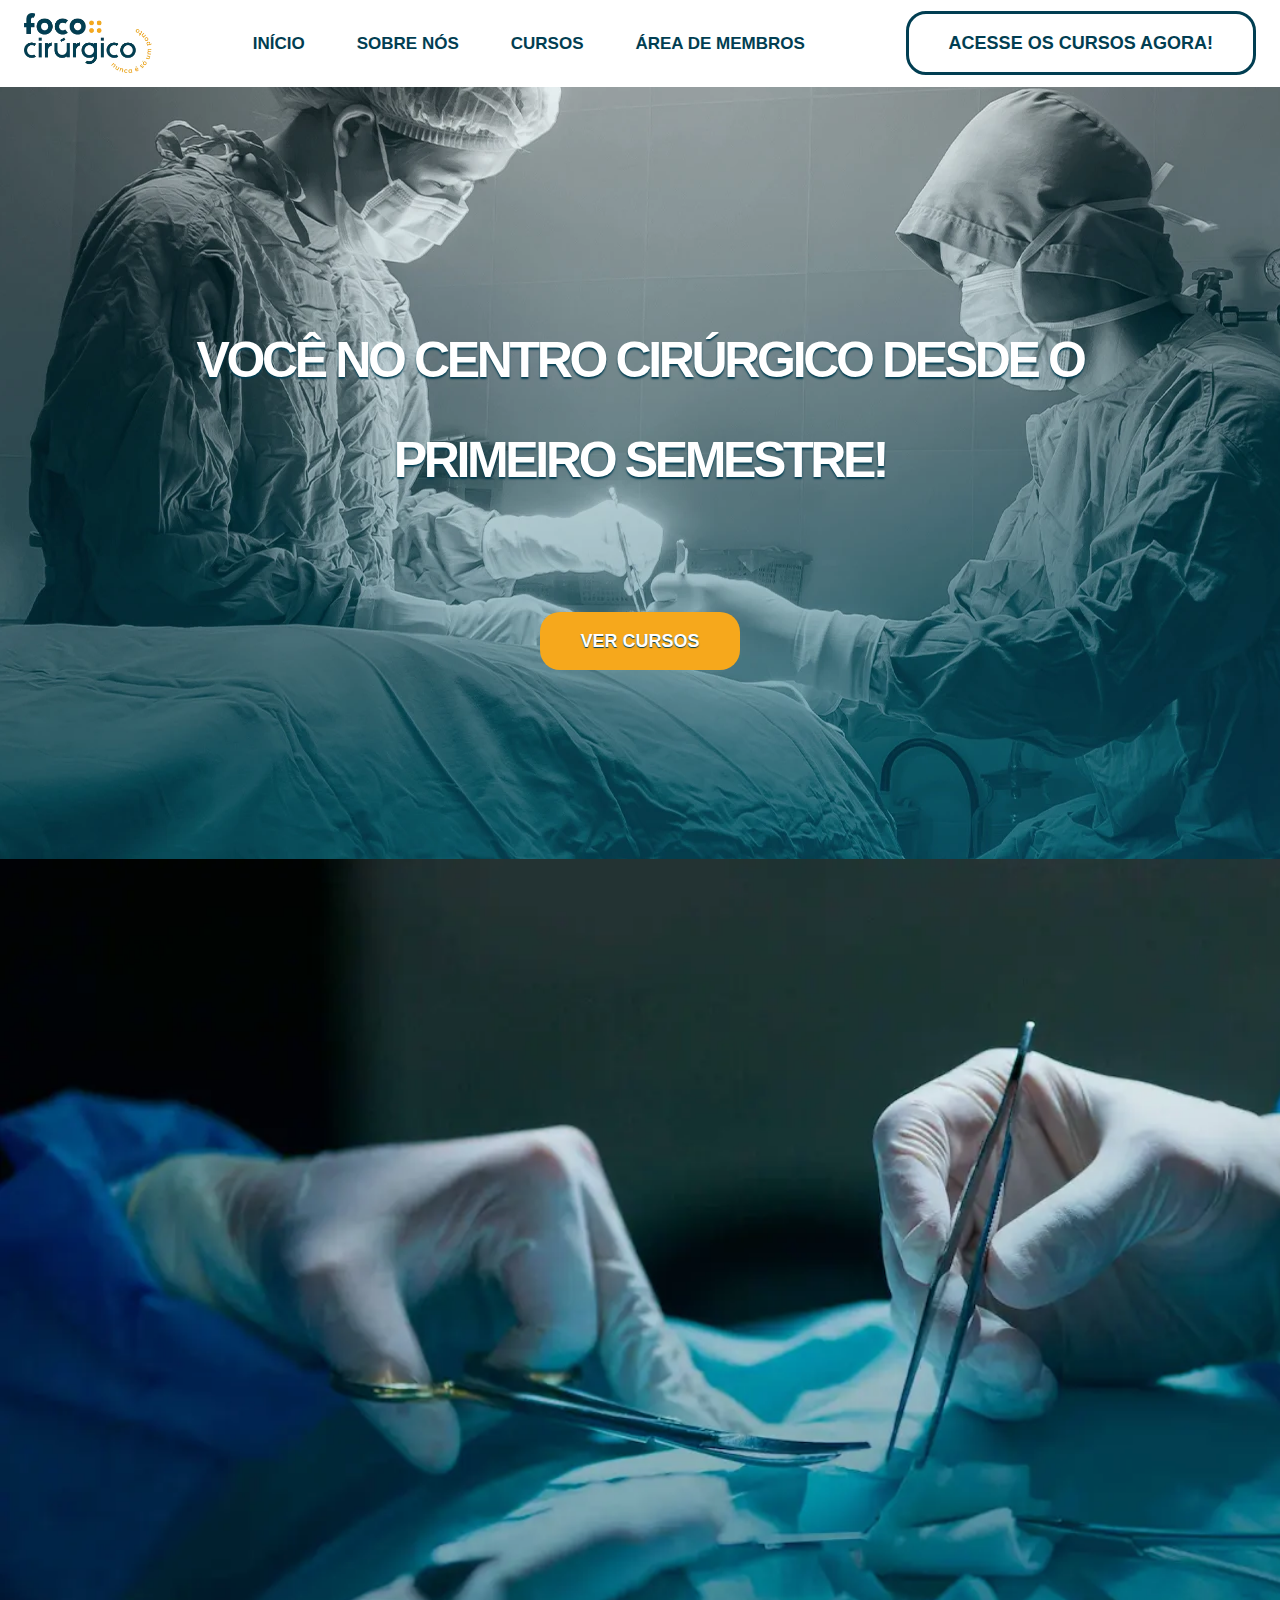
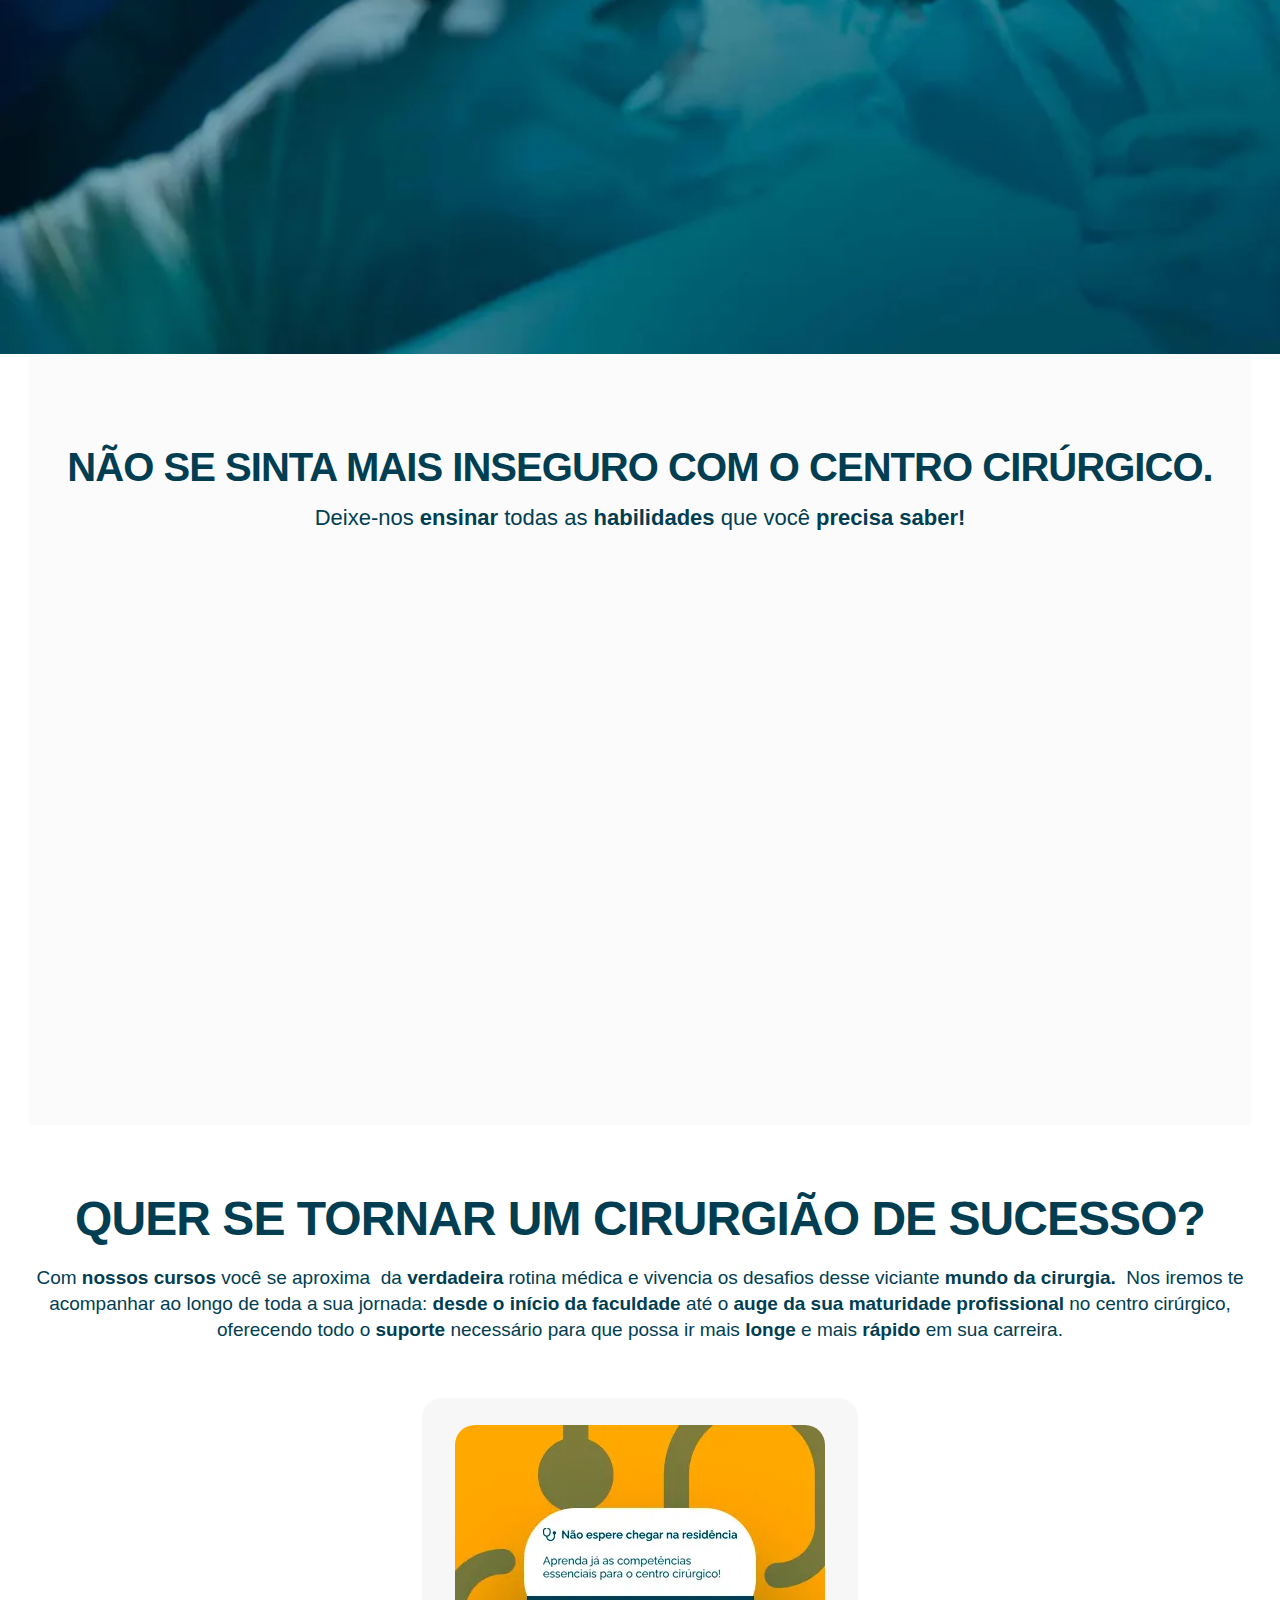
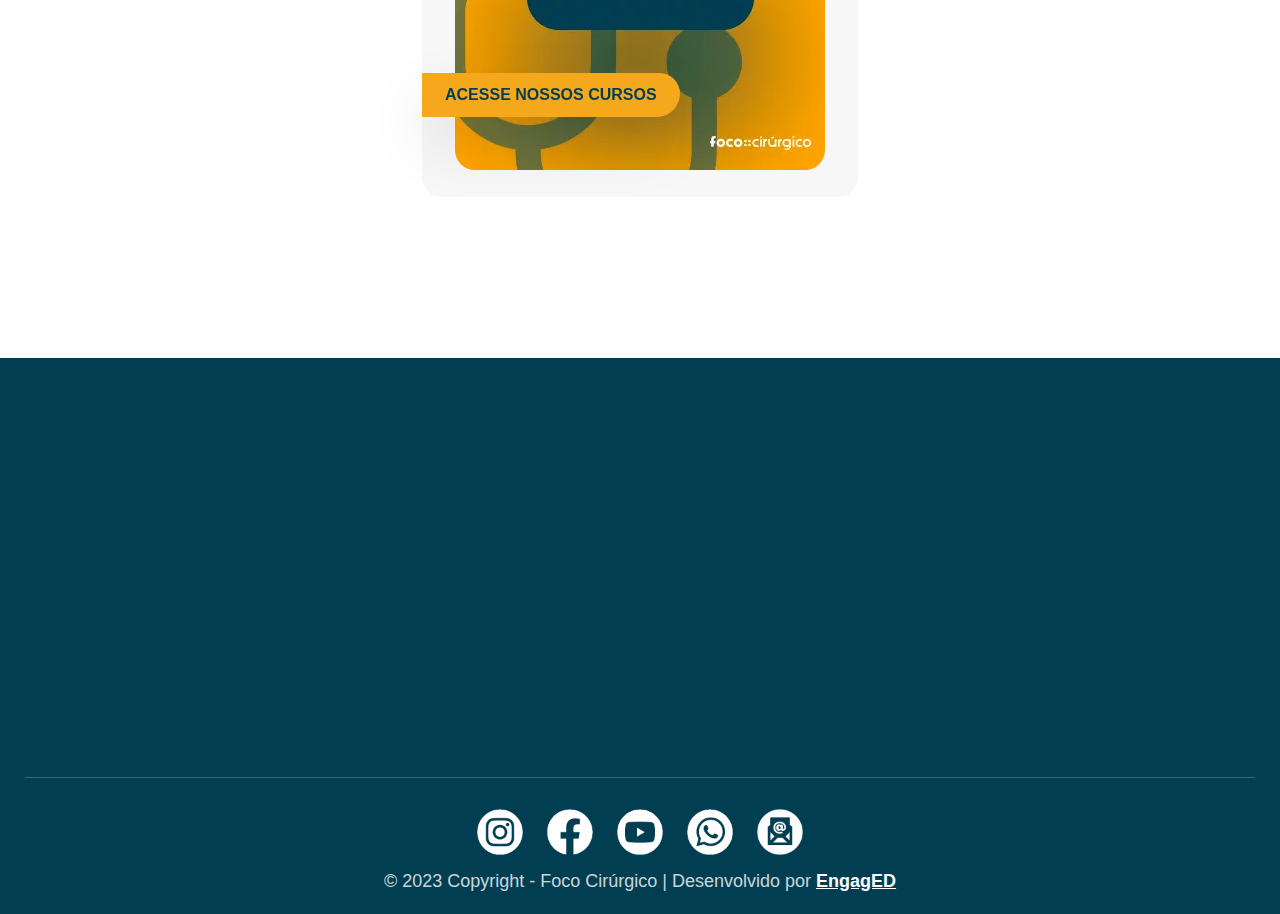
==== commit de7255ee: "19-12-2023" ====
--- a/index.html
+++ b/index.html
@@ -1,5 +1,5 @@
 <!DOCTYPE html><!--  This site was created in Webflow. https://www.webflow.com  -->
-<!--  Last Published: Fri Dec 15 2023 16:34:15 GMT+0000 (Coordinated Universal Time)  -->
+<!--  Last Published: Mon Nov 06 2023 18:30:38 GMT+0000 (Coordinated Universal Time)  -->
 <html data-wf-page="653a5d4356749aaa6b77127d" data-wf-site="6512dd0759467454feb16a10">
 <head>
   <meta charset="utf-8">
@@ -23,950 +23,227 @@
 <body>
   <div class="page-wrapper relative">
     <div class="inner-linear"></div>
+    <div data-w-id="0d01b25a-a1e2-bafc-b4ec-1a40765b80f2" data-animation="default" data-collapse="medium" data-duration="400" data-easing="ease" data-easing2="ease" role="banner" class="navbar-wrapper w-nav">
+      <div class="container-2 navbar">
+        <a href="#" class="main-logo-wrap w-nav-brand"><img src="images/Foco-Cirurgico---Colorida-01---Vertical---Com-Tagline.webp" loading="lazy" width="128" sizes="(max-width: 479px) 53vw, (max-width: 767px) 21vw, (max-width: 991px) 128px, (max-width: 1279px) 12vw, 128px" alt="" srcset="images/Foco-Cirurgico---Colorida-01---Vertical---Com-Tagline-p-500.webp 500w, images/Foco-Cirurgico---Colorida-01---Vertical---Com-Tagline-p-800.webp 800w, images/Foco-Cirurgico---Colorida-01---Vertical---Com-Tagline.webp 1750w"></a>
+        <nav role="navigation" class="nav-menu-wrap w-nav-menu">
+          <div class="nav-links-wrapper">
+            <a href="#" class="single-nav-link w-inline-block">
+              <div class="text-block-5"><strong class="bold-text-50">INÍCIO</strong></div>
+            </a>
+            <a href="#Home-Demos" class="single-nav-link w-inline-block">
+              <div class="text-block-12"><strong class="bold-text-50">SOBRE NÓS</strong></div>
+            </a>
+            <a href="transformacaorzero.html" target="_blank" class="single-nav-link w-inline-block">
+              <div class="text-block-13"><strong class="bold-text-50">CURSOS</strong></div>
+            </a>
+            <a href="https://fococirurgico.online.engaged.com.br/" class="single-nav-link w-inline-block">
+              <div class="text-block-11"><strong class="bold-text-50">Área de Membros</strong></div>
+            </a>
+          </div>
+        </nav>
+        <div class="nav-buttons-wrap">
+          <a href="transformacaorzero.html" target="_blank" class="nav-button dp-none-mobile w-button">ACESSE OS CURSOS AGORA!</a>
+          <div class="menu-button w-nav-button">
+            <div style="-webkit-transform:translate3d(0, 0px, 0) scale3d(1, 1, 1) rotateX(0) rotateY(0) rotateZ(0deg) skew(0, 0);-moz-transform:translate3d(0, 0px, 0) scale3d(1, 1, 1) rotateX(0) rotateY(0) rotateZ(0deg) skew(0, 0);-ms-transform:translate3d(0, 0px, 0) scale3d(1, 1, 1) rotateX(0) rotateY(0) rotateZ(0deg) skew(0, 0);transform:translate3d(0, 0px, 0) scale3d(1, 1, 1) rotateX(0) rotateY(0) rotateZ(0deg) skew(0, 0)" class="hamburger-menu-bar top"></div>
+            <div style="-webkit-transform:translate3d(0, 0px, 0) scale3d(1, 1, 1) rotateX(0) rotateY(0) rotateZ(0deg) skew(0, 0);-moz-transform:translate3d(0, 0px, 0) scale3d(1, 1, 1) rotateX(0) rotateY(0) rotateZ(0deg) skew(0, 0);-ms-transform:translate3d(0, 0px, 0) scale3d(1, 1, 1) rotateX(0) rotateY(0) rotateZ(0deg) skew(0, 0);transform:translate3d(0, 0px, 0) scale3d(1, 1, 1) rotateX(0) rotateY(0) rotateZ(0deg) skew(0, 0)" class="hamburger-menu-bar bottom"></div>
+          </div>
+        </div>
+      </div>
+    </div>
     <div data-w-id="0d01b25a-a1e2-bafc-b4ec-1a40765b810e" class="preview-banner">
-      <figure class="container-2"><img src="images/Foco-Cirurgico---Colorida-02---Vertical---Com-Tagline-1.png" loading="lazy" width="152" sizes="151.9965362548828px" alt="" srcset="images/Foco-Cirurgico---Colorida-02---Vertical---Com-Tagline-1-p-500.png 500w, images/Foco-Cirurgico---Colorida-02---Vertical---Com-Tagline-1-p-800.png 800w, images/Foco-Cirurgico---Colorida-02---Vertical---Com-Tagline-1-p-1080.png 1080w, images/Foco-Cirurgico---Colorida-02---Vertical---Com-Tagline-1.png 1750w" class="image-18">
+      <div class="container-2">
         <div class="preview-banner-content-wrap">
           <div class="preview-banner-details-wrap">
-            <h1 class="preview-banner-title"><span class="text-span-2">Acelere sua Carreira em Cirurgia! Tenha acesso ao centro cirúrgico e domine <strong class="bold-text-100">procedimentos em apenas 6 semanas!</strong></span></h1>
-            <p class="paragraph">Por um valor menor do que uma diária de plantão, você irá ganhar confiança e conhecimento para começar a praticar procedimentos cirúrgicos sem passar vergonha!</p>
-            <div class="html-embed w-embed w-script">
-              <div id="vid_657c44e661a4e8000911cb89" style="position:relative;width:100%;padding: 56.25% 0 0;"><img id="thumb_657c44e661a4e8000911cb89" src="https://images.converteai.net/b1a8dbf4-bb0a-49af-a6f3-b395749d261c/players/657c44e661a4e8000911cb89/thumbnail.jpg" style="position:absolute;top:0;left:0;width:100%;height:100%;object-fit:cover;display:block;">
-                <div id="backdrop_657c44e661a4e8000911cb89" style="position:absolute;top:0;width:100%;height:100%;-webkit-backdrop-filter:blur(5px);backdrop-filter:blur(5px);"></div>
-              </div>
-              <script type="text/javascript" id="scr_657c44e661a4e8000911cb89">var s=document.createElement("script");s.src="https://scripts.converteai.net/b1a8dbf4-bb0a-49af-a6f3-b395749d261c/players/657c44e661a4e8000911cb89/player.js",s.async=!0,document.head.appendChild(s);</script>
-            </div>
-            <div class="brix---card">
-              <div class="div-block-63"></div>
-              <div data-w-id="2316e158-9260-f1a7-4284-930003c605ce" style="opacity:0" class="brix---pricing-content-v5">
-                <div id="price" class="brix---text-center-2"><img src="images/logo-rzo.webp" srcset="images/logo-rzo-p-500.webp 500w, images/logo-rzo-p-800.webp 800w, images/logo-rzo.webp 892w" width="402" sizes="(max-width: 479px) 100vw, 401.9965515136719px" alt="" class="brix---mg-bottom-24px">
-                  <div class="brix---mg-bottom-24px">
-                    <div class="brix---mg-bottom-8px">
-                      <div class="brix---color-neutral-803">
-                        <div class="brix---dissssplay-3-copy">De: R$ 567,00 por</div>
-                        <div class="uui-pricing08_price"><span class="text-span"><strong><sub class="subscript">12x</sub></strong></span> R$36,52</div>
-                        <div class="brix---display-3-copy-2"><strong class="bold-text-49">Ou à vista por R$ 397</strong></div>
-                      </div>
-                    </div>
-                  </div>
-                  <a data-w-id="2316e158-9260-f1a7-4284-930003c605df" href="https://fococirurgico.engaged.com.br/checkout/transformacao-rzero/online/inscricao/inscreva-se" target="_blank" class="brix---btn-primary-full-width w-button">QUERO ME INSCREVER AGORA!</a>
-                </div>
-              </div>
-            </div>
-          </div>
-        </div>
-      </figure>
-    </div>
-    <div class="brix---section-hero-short">
-      <div class="brix---container-default-10 w-container">
-        <div class="brix---flex-card---image-wrapper">
-          <div data-w-id="820381b6-dfc9-4feb-90ea-462a2def0de3" style="-webkit-transform:translate3d(0, 10%, 0) scale3d(1, 1, 1) rotateX(0) rotateY(0) rotateZ(0) skew(0, 0);-moz-transform:translate3d(0, 10%, 0) scale3d(1, 1, 1) rotateX(0) rotateY(0) rotateZ(0) skew(0, 0);-ms-transform:translate3d(0, 10%, 0) scale3d(1, 1, 1) rotateX(0) rotateY(0) rotateZ(0) skew(0, 0);transform:translate3d(0, 10%, 0) scale3d(1, 1, 1) rotateX(0) rotateY(0) rotateZ(0) skew(0, 0);opacity:0" class="brix---card-over-image">
-            <div class="brix---color-neutral-815">
-              <h1 class="brix---heading-h1-size-2">Esse curso é perfeito para você que</h1>
-            </div>
-            <div class="brix---mg-bottom-40px">
-              <div class="brix---color-neutral-814">
-                <p class="brix---paragraph-default-10">→ É iniciante na cirurgia e deseja destravar as oportunidades para iniciar com sucesso nessa carreira, sem passar vergonha;<br><br>→ Busca entender por completo a estrutura física do centro cirúrgico;<br><br>→ Sente que a insegurança e a falta de oportunidades práticas estão barrando seu avanço profissional na área cirúrgica;<br><br>→ Deseja um curso que aborde os aspectos práticos da carreira cirúrgica, indo muito além da teoria;</p>
-              </div>
-            </div>
-          </div>
-          <div data-w-id="820381b6-dfc9-4feb-90ea-462a2def0df1" style="opacity:0" class="brix---img-below-card"><img src="images/equipe-de-cirurgioes-operacionais-1.webp" alt="" sizes="(max-width: 479px) 92vw, (max-width: 767px) 97vw, (max-width: 1279px) 98vw, 975.9896240234375px" srcset="images/equipe-de-cirurgioes-operacionais-1-p-500.webp 500w, images/equipe-de-cirurgioes-operacionais-1-p-800.webp 800w, images/equipe-de-cirurgioes-operacionais-1-p-1080.webp 1080w, images/equipe-de-cirurgioes-operacionais-1-p-1600.webp 1600w, images/equipe-de-cirurgioes-operacionais-1-p-2000.webp 2000w, images/equipe-de-cirurgioes-operacionais-1-p-2600.webp 2600w, images/equipe-de-cirurgioes-operacionais-1-p-3200.webp 3200w, images/equipe-de-cirurgioes-operacionais-1.webp 6016w" class="brix---border-radius-24px"></div>
-        </div>
-      </div>
-      <div data-w-id="820381b6-dfc9-4feb-90ea-462a2def0df3" style="opacity:0" class="brix---floating-image-hero-v1---2"><img src="images/blob-brix-templates.svg" alt="" class="brix---opacity-10"></div>
-      <div data-w-id="820381b6-dfc9-4feb-90ea-462a2def0df5" style="opacity:0" class="brix---floating-image-hero-v1---1"><img src="images/blob-brix-templates.svg" alt="" class="brix---opacity-20"></div>
-    </div>
-    <section class="section-13">
-      <h1 class="heading-5">Estes são alguns depoimentos de nossos alunos</h1>
-      <div class="w-layout-blockcontainer w-container">
-        <div id="w-node-d5b9a746-42e6-557f-8599-08ea68823c9e-6b77127d" class="w-layout-layout quick-stack wf-layout-layout">
-          <div id="w-node-d5b9a746-42e6-557f-8599-08ea68823c9f-6b77127d" class="w-layout-cell"><img src="images/d1.webp" loading="lazy" width="363" sizes="(max-width: 479px) 100vw, 362.9861145019531px" alt="" srcset="images/d1-p-500.webp 500w, images/d1-p-800.webp 800w, images/d1.webp 1049w" class="image-17"></div>
-          <div id="w-node-d5b9a746-42e6-557f-8599-08ea68823ca0-6b77127d" class="w-layout-cell"><img src="images/d2.webp" loading="lazy" width="350" sizes="(max-width: 479px) 100vw, 350.0000305175781px" alt="" srcset="images/d2-p-500.webp 500w, images/d2-p-800.webp 800w, images/d2.webp 1080w" class="image-17"></div>
-          <div id="w-node-_24a7c691-0530-afad-21ba-2fb8d3abc203-6b77127d" class="w-layout-cell"><img src="images/d3.webp" loading="lazy" width="348" sizes="(max-width: 479px) 100vw, 347.9861145019531px" alt="" srcset="images/d3-p-500.webp 500w, images/d3-p-800.webp 800w, images/d3.webp 1080w" class="image-17"></div>
-          <div id="w-node-e2a97419-4e71-5743-55f5-d25819988f27-6b77127d" class="w-layout-cell"><img src="images/d5.webp" loading="lazy" width="350" sizes="(max-width: 479px) 100vw, 350.0000305175781px" alt="" srcset="images/d5-p-500.webp 500w, images/d5-p-800.webp 800w, images/d5.webp 967w" class="image-17"></div>
-          <div id="w-node-b0791ca0-d83d-eccd-8830-21630daa785a-6b77127d" class="w-layout-cell"><img src="images/d7.webp" loading="lazy" width="352" sizes="(max-width: 479px) 100vw, 351.9965515136719px" alt="" srcset="images/d7-p-500.webp 500w, images/d7-p-800.webp 800w, images/d7.webp 828w" class="image-17"></div>
-          <div id="w-node-deae704c-483c-6054-aba7-7ab49d0641f7-6b77127d" class="w-layout-cell"><img src="images/d8.webp" loading="lazy" width="354" sizes="(max-width: 479px) 100vw, 353.9930725097656px" alt="" srcset="images/d8-p-500.webp 500w, images/d8-p-800.webp 800w, images/d8.webp 848w" class="image-17"></div>
-        </div>
-      </div>
-    </section>
-    <section class="section-7">
-      <div class="w-layout-blockcontainer w-container">
-        <div class="div-block-30">
-          <h1 class="heading-5">Estes são alguns depoimentos de nossos alunos</h1>
-          <div data-w-id="5e66f35c-3ed8-8edb-cd36-ecde4ba7b44c" style="opacity:0" class="columns-3 w-row">
-            <div class="column-13 w-col w-col-3">
-              <div class="div-block-29"><img src="images/d1.webp" loading="lazy" width="257" sizes="(max-width: 479px) 92vw, 100vw" alt="" srcset="images/d1-p-500.webp 500w, images/d1-p-800.webp 800w, images/d1.webp 1049w" class="image-17"></div>
-            </div>
-            <div class="column-19 w-col w-col-3">
-              <div class="div-block-31"><img src="images/d2.webp" loading="lazy" width="255" sizes="(max-width: 479px) 92vw, 100vw" alt="" srcset="images/d2-p-500.webp 500w, images/d2-p-800.webp 800w, images/d2.webp 1080w" class="image-17"></div>
-            </div>
-            <div class="column-3 w-col w-col-3">
-              <div class="div-block-31"><img src="images/d6.webp" loading="lazy" width="256" sizes="(max-width: 479px) 92vw, 100vw" alt="" srcset="images/d6-p-500.webp 500w, images/d6-p-800.webp 800w, images/d6.webp 1043w" class="image-17"></div>
-            </div>
-            <div class="column-17 w-col w-col-3">
-              <div class="div-block-31"><img src="images/d4.webp" loading="lazy" width="254" sizes="(max-width: 479px) 92vw, 100vw" alt="" srcset="images/d4-p-500.webp 500w, images/d4.webp 835w" class="image-17"></div>
-            </div>
-          </div>
-          <div data-w-id="5e66f35c-3ed8-8edb-cd36-ecde4ba7b459" style="opacity:0" class="columns-3 w-row">
-            <div class="column-18 w-col w-col-3">
-              <div class="div-block-29"><img src="images/d3.webp" loading="lazy" width="258" sizes="(max-width: 479px) 92vw, 100vw" alt="" srcset="images/d3-p-500.webp 500w, images/d3-p-800.webp 800w, images/d3.webp 1080w" class="image-17"></div>
-            </div>
-            <div class="column-16 w-col w-col-3">
-              <div class="div-block-31"><img src="images/d5.webp" loading="lazy" width="261" sizes="(max-width: 479px) 92vw, 100vw" alt="" srcset="images/d5-p-500.webp 500w, images/d5-p-800.webp 800w, images/d5.webp 967w" class="image-17"></div>
-            </div>
-            <div class="column-12 w-col w-col-3">
-              <div class="div-block-31"><img src="images/d7.webp" loading="lazy" width="263" sizes="(max-width: 479px) 92vw, 100vw" alt="" srcset="images/d7-p-500.webp 500w, images/d7-p-800.webp 800w, images/d7.webp 828w" class="image-17"></div>
-            </div>
-            <div class="column-15 w-col w-col-3">
-              <div class="div-block-31"><img src="images/d8.webp" loading="lazy" width="261" sizes="(max-width: 479px) 92vw, 100vw" alt="" srcset="images/d8-p-500.webp 500w, images/d8-p-800.webp 800w, images/d8.webp 848w" class="image-17"></div>
-            </div>
-          </div>
-          <div data-w-id="5e66f35c-3ed8-8edb-cd36-ecde4ba7b466" style="opacity:0" class="columns-3 w-row">
-            <div class="column-14 w-col w-col-3">
-              <div class="div-block-29"><img src="images/d9.webp" loading="lazy" width="257" sizes="(max-width: 479px) 92vw, 100vw" alt="" srcset="images/d9-p-500.webp 500w, images/d9.webp 540w" class="image-17"></div>
-            </div>
-            <div class="column-11 w-col w-col-3">
-              <div class="div-block-31"><img src="images/d10.webp" loading="lazy" width="258" sizes="(max-width: 479px) 92vw, 100vw" alt="" srcset="images/d10-p-500.webp 500w, images/d10.webp 694w" class="image-17"></div>
-            </div>
-            <div class="w-col w-col-3"></div>
-            <div class="w-col w-col-3"></div>
-          </div>
-        </div>
-      </div>
-    </section>
-    <div class="brix---section-7">
-      <div class="brix---container-default-12 w-container">
-        <div data-delay="4000" data-animation="slide" class="brix---slider-wrapper w-slider" data-autoplay="false" data-easing="ease" style="opacity:0" data-hide-arrows="false" data-disable-swipe="false" data-w-id="d27b6b34-9e74-23c2-d565-6097dcbbf492" data-autoplay-limit="0" data-nav-spacing="3" data-duration="500" data-infinite="true">
-          <div class="brix---slider-mask-testimonial-v3 w-slider-mask">
-            <div class="w-slide">
-              <div class="brix---card-testimonial-v3">
-                <div class="brix---testimonial-v3-image-wrapper"><img sizes="(max-width: 479px) 91vw, (max-width: 767px) 93vw, (max-width: 991px) 55vw, 547.9861450195312px" srcset="images/testebase-18-p-500.png 500w, images/testebase-18-p-800.png 800w, images/testebase-18.png 1080w" src="images/testebase-18.png" alt="" class="brix---image-fit-full-height"></div>
-                <div class="brix---card-content-testimonial-v3">
-                  <div class="brix---mg-bottom-40px">
-                    <div class="brix---color-neutral-819">
-                      <p class="brix---paragraph-default-12">Eu tenho certeza que, a essa altura do campeonato, você já sabe que a área da cirurgia é uma das que mais gera rendimentos na medicina, não é mesmo? Mas, será que você tem ideia do quanto?<br><br>Vamos aos números: no topo da lista, os cirurgiões plásticos brasileiros desfrutam de um rendimento médio mensal impressionante de R$ 19.000, com potencial para alcançar cifras ainda mais elevadas. Seguindo de perto, médicos cirurgiões e ortopedistas iniciam suas carreiras com salários médios de R$ 16.000 e R$ 15.000, respectivamente. Já imaginou o impacto disso na sua vida?</p>
-                    </div>
-                  </div>
-                </div>
-              </div>
-            </div>
-            <div class="w-slide">
-              <div class="brix---card-testimonial-v3">
-                <div class="brix---testimonial-v3-image-wrapper"><img sizes="(max-width: 479px) 91vw, (max-width: 767px) 93vw, (max-width: 991px) 55vw, 547.9861450195312px" srcset="images/testebase-19-p-500.png 500w, images/testebase-19-p-800.png 800w, images/testebase-19.png 1080w" src="images/testebase-19.png" alt="" class="brix---image-fit-full-height"></div>
-                <div class="brix---card-content-testimonial-v3">
-                  <div class="brix---mg-bottom-40px">
-                    <div class="brix---color-neutral-819">
-                      <p class="brix---paragraph-default-12">E as oportunidades são tão grandes quanto os ganhos. Em 2020, o Brasil registrou mais de 1,3 milhão de cirurgias plásticas, posicionando-se como o segundo maior realizador desses procedimentos no mundo, atrás apenas dos Estados Unidos. Este é um mercado em expansão, um terreno fértil para cirurgiões aspirantes como você.</p>
-                      <h3 class="brix---heading-h3-size-3">E você? Está pronto para começar essa jornada transformadora?</h3>
-                    </div>
-                  </div>
-                </div>
-              </div>
-            </div>
-          </div>
-          <div class="brix---btn-slider-arrow-right---top-left w-slider-arrow-left"><img src="images/left-arrow-line-icon-elements-brix-templates.svg" loading="lazy" alt="Icon - Elements Webflow Library - BRIX Templates"></div>
-          <div class="brix---btn-slider-arrow-right---top-right w-slider-arrow-right"><img src="images/right-arrow-line-icon-elements-brix-templates.svg" loading="lazy" alt="Icon - Elements Webflow Library - BRIX Templates"></div>
-          <div class="brix---hidden-desktop w-slider-nav w-round"></div>
-        </div>
-      </div>
-    </div>
-    <section>
-      <section class="uui-section_layout21">
-        <div class="uui-page-padding-7">
-          <div class="uui-container-large-2">
-            <div class="uui-padding-vertical-xhuge-13">
-              <div class="w-layout-grid uui-layout20_component-copy">
-                <div data-w-id="345d9146-0db8-18a6-416d-4b2fbee86078" style="opacity:0" class="uui-layout21_content-left">
-                  <h2 class="uui-heading-medium-6">Nossa metodologia no curso &#x27;Transformação Rzero&#x27;</h2>
-                  <div class="uui-heading-subheading-6">é inovadora e específica para aspirantes a cirurgiões, diferenciando-se por três pilares fundamentais:</div>
-                </div>
-                <div data-w-id="345d9146-0db8-18a6-416d-4b2fbee8607d" style="opacity:0" class="uui-layout21_content-right">
-                  <div class="uui-layout21_item-list">
-                    <div id="w-node-_345d9146-0db8-18a6-416d-4b2fbee8607f-6b77127d" class="uui-layout21_item">
-                      <div class="uui-layout21_item-icon-wrapper">
-                        <div class="uui-icon-1x1-xsmall-2 w-embed"><svg width="currentWidth" height="currentHeight" viewbox="0 0 28 28" fill="none" xmlns="http://www.w3.org/2000/svg">
-                            <path d="M0 14C0 6.26801 6.26801 0 14 0V0C21.732 0 28 6.26801 28 14V14C28 21.732 21.732 28 14 28V28C6.26801 28 0 21.732 0 14V14Z" fill="#FFFFFF"></path>
-                            <path fill-rule="evenodd" clip-rule="evenodd" d="M19.9457 8.62169L11.5923 16.6834L9.37568 14.315C8.96734 13.93 8.32568 13.9067 7.85901 14.2334C7.40401 14.5717 7.27568 15.1667 7.55568 15.645L10.1807 19.915C10.4373 20.3117 10.8807 20.5567 11.3823 20.5567C11.8607 20.5567 12.3157 20.3117 12.5723 19.915C12.9923 19.3667 21.0073 9.81169 21.0073 9.81169C22.0573 8.73836 20.7857 7.79336 19.9457 8.61002V8.62169Z" fill="#f4a81c"></path>
-                          </svg></div>
-                      </div>
-                      <div class="uui-layout21_item-text-wrapper">
-                        <div class="uui-text-size-large-6"><strong>Prática Acima da Teoria:</strong> Enquanto a maioria dos cursos foca em teoria, nós priorizamos a prática. Você estará no centro cirúrgico desde o início, desenvolvendo habilidades reais sob a orientação de cirurgiões experientes. Essa abordagem prática assegura uma aprendizagem mais efetiva e uma preparação realista para os desafios da carreira.</div>
-                      </div>
-                    </div>
-                    <div id="w-node-_345d9146-0db8-18a6-416d-4b2fbee86087-6b77127d" class="uui-layout21_item">
-                      <div class="uui-layout21_item-icon-wrapper">
-                        <div class="uui-icon-1x1-xsmall-2 w-embed"><svg width="currentWidth" height="currentHeight" viewbox="0 0 28 28" fill="none" xmlns="http://www.w3.org/2000/svg">
-                            <path d="M0 14C0 6.26801 6.26801 0 14 0V0C21.732 0 28 6.26801 28 14V14C28 21.732 21.732 28 14 28V28C6.26801 28 0 21.732 0 14V14Z" fill="#FFFFFF"></path>
-                            <path fill-rule="evenodd" clip-rule="evenodd" d="M19.9457 8.62169L11.5923 16.6834L9.37568 14.315C8.96734 13.93 8.32568 13.9067 7.85901 14.2334C7.40401 14.5717 7.27568 15.1667 7.55568 15.645L10.1807 19.915C10.4373 20.3117 10.8807 20.5567 11.3823 20.5567C11.8607 20.5567 12.3157 20.3117 12.5723 19.915C12.9923 19.3667 21.0073 9.81169 21.0073 9.81169C22.0573 8.73836 20.7857 7.79336 19.9457 8.61002V8.62169Z" fill="#f4a81c"></path>
-                          </svg></div>
-                      </div>
-                      <div class="uui-layout21_item-text-wrapper">
-                        <div class="uui-text-size-large-6"><strong>Início Precoce, Crescimento Acelerado:</strong> Nós acreditamos que a experiência prática não deve ser postergada. A exposição precoce ao ambiente cirúrgico é essencial para desenvolver competências avançadas e construir uma base sólida para sua carreira. Essa visão orienta toda a nossa metodologia, proporcionando um avanço significativo desde os estágios iniciais.</div>
-                      </div>
-                    </div>
-                    <div id="w-node-_345d9146-0db8-18a6-416d-4b2fbee8608f-6b77127d" class="uui-layout21_item">
-                      <div class="uui-layout21_item-icon-wrapper">
-                        <div class="uui-icon-1x1-xsmall-2 w-embed"><svg width="currentWidth" height="currentHeight" viewbox="0 0 28 28" fill="none" xmlns="http://www.w3.org/2000/svg">
-                            <path d="M0 14C0 6.26801 6.26801 0 14 0V0C21.732 0 28 6.26801 28 14V14C28 21.732 21.732 28 14 28V28C6.26801 28 0 21.732 0 14V14Z" fill="#FFFFFF"></path>
-                            <path fill-rule="evenodd" clip-rule="evenodd" d="M19.9457 8.62169L11.5923 16.6834L9.37568 14.315C8.96734 13.93 8.32568 13.9067 7.85901 14.2334C7.40401 14.5717 7.27568 15.1667 7.55568 15.645L10.1807 19.915C10.4373 20.3117 10.8807 20.5567 11.3823 20.5567C11.8607 20.5567 12.3157 20.3117 12.5723 19.915C12.9923 19.3667 21.0073 9.81169 21.0073 9.81169C22.0573 8.73836 20.7857 7.79336 19.9457 8.61002V8.62169Z" fill="#f4a81c"></path>
-                          </svg></div>
-                      </div>
-                      <div class="uui-layout21_item-text-wrapper">
-                        <div class="uui-text-size-large-6"><strong>Roteiro Personalizado e Dinâmico: </strong>Cada aspecto da nossa metodologia é cuidadosamente desenhado por nossos quatro especialistas, baseado em suas experiências reais e desafios enfrentados na prática cirúrgica. Combinamos simulações realistas, estudos de caso relevantes e técnicas de ensino modernas, tornando o aprendizado não só eficaz, mas também envolvente e adaptado à realidade do campo cirúrgico.</div>
-                        <div class="uui-text-size-large-6"><strong>Com o &#x27;Transformação Rzero&#x27;, você não apenas aprende cirurgia, você vive a experiência cirúrgica. Prepare-se para acelerar seu crescimento e alcançar seus objetivos mais rapidamente com uma metodologia que realmente entende e atende às suas necessidades.</strong></div>
-                      </div>
-                    </div>
-                  </div>
-                </div>
-              </div>
-            </div>
-          </div>
-        </div>
-      </section>
-    </section>
-    <section class="section-9">
-      <div class="brix---container-default-5 w-container">
-        <div class="brix---mg-bottom-48px-3">
-          <div data-w-id="b10b67eb-bcc8-cdb9-a395-b7dd3b2addfb" style="-webkit-transform:translate3d(0, 10%, 0) scale3d(1, 1, 1) rotateX(0) rotateY(0) rotateZ(0) skew(0, 0);-moz-transform:translate3d(0, 10%, 0) scale3d(1, 1, 1) rotateX(0) rotateY(0) rotateZ(0) skew(0, 0);-ms-transform:translate3d(0, 10%, 0) scale3d(1, 1, 1) rotateX(0) rotateY(0) rotateZ(0) skew(0, 0);transform:translate3d(0, 10%, 0) scale3d(1, 1, 1) rotateX(0) rotateY(0) rotateZ(0) skew(0, 0);opacity:0" class="brix---inner-container-574px---center-2">
-            <div class="brix---text-center-3">
-              <div class="brix---mg-bottom-16px-2">
-                <div class="brix---color-neutral-810">
-                  <p class="brix---paragraph-default-7">Conquiste confiança e competência com o nosso currículo abrangente.</p>
-                  <h2 class="brix---heading-h2-size-5">Dê uma olhada no que está à sua espera no Transformação Rzero:</h2>
-                </div>
-              </div>
-            </div>
-          </div>
-        </div>
-        <div data-w-id="b10b67eb-bcc8-cdb9-a395-b7dd3b2ade03" style="-webkit-transform:translate3d(0, 10%, 0) scale3d(1, 1, 1) rotateX(0) rotateY(0) rotateZ(0) skew(0, 0);-moz-transform:translate3d(0, 10%, 0) scale3d(1, 1, 1) rotateX(0) rotateY(0) rotateZ(0) skew(0, 0);-ms-transform:translate3d(0, 10%, 0) scale3d(1, 1, 1) rotateX(0) rotateY(0) rotateZ(0) skew(0, 0);transform:translate3d(0, 10%, 0) scale3d(1, 1, 1) rotateX(0) rotateY(0) rotateZ(0) skew(0, 0);opacity:0" class="w-layout-grid brix---grid-2-columns-stats-v4">
-          <div class="w-layout-grid brix---grid-1-column-gap-row-24px">
-            <div id="w-node-b10b67eb-bcc8-cdb9-a395-b7dd3b2ade05-6b77127d" data-w-id="b10b67eb-bcc8-cdb9-a395-b7dd3b2ade05" class="brix---accordion-item-wrapper-v4-2">
-              <div class="brix---accordion-content-wrapper">
-                <div class="brix---accordion-header">
-                  <div class="brix---color-neutral-810">
-                    <h3 class="brix---accordion-title-2"><strong class="bold-text-90">Boas Vindas</strong></h3>
-                  </div>
-                </div>
-                <div style="height:0px;-webkit-transform:translate3d(null, 20px, 0) scale3d(0.96, 0.96, 1) rotateX(0) rotateY(0) rotateZ(0) skew(0, 0);-moz-transform:translate3d(null, 20px, 0) scale3d(0.96, 0.96, 1) rotateX(0) rotateY(0) rotateZ(0) skew(0, 0);-ms-transform:translate3d(null, 20px, 0) scale3d(0.96, 0.96, 1) rotateX(0) rotateY(0) rotateZ(0) skew(0, 0);transform:translate3d(null, 20px, 0) scale3d(0.96, 0.96, 1) rotateX(0) rotateY(0) rotateZ(0) skew(0, 0);opacity:0" class="brix---acordion-body-2">
-                  <div class="brix---accordion-spacer-2"></div>
-                  <div class="brix---color-neutral-805">
-                    <div class="brix---paragraph-default-7">
-                      <p class="brix---mg-bottom-2">Introdução ao curso e como maximizar seu aprendizado durante as próximas 6 semanas<br><br>- Boas Vindas<br>- Estrutura do Curso<br>- Sugestão de Rotina Semanal</p>
-                    </div>
-                  </div>
-                </div>
-              </div>
-              <div class="brix---accordion-icon-wrapper-2"><img src="images/chevron-right-icon-elements-brix-templates.svg" alt="Icon - Elements Webflow Library - BRIX Templates" class="brix---accordion-arrow-icon"></div>
-            </div>
-            <div data-w-id="b10b67eb-bcc8-cdb9-a395-b7dd3b2ade1c" class="brix---accordion-item-wrapper-v4-2">
-              <div class="brix---accordion-content-wrapper">
-                <div class="brix---accordion-header">
-                  <div class="brix---color-neutral-810">
-                    <h3 class="brix---accordion-title-2"><strong class="bold-text-101">Técnica cirúrgica Básica</strong></h3>
-                  </div>
-                </div>
-                <div style="height:0px;-webkit-transform:translate3d(null, 20px, 0) scale3d(0.96, 0.96, 1) rotateX(0) rotateY(0) rotateZ(0) skew(0, 0);-moz-transform:translate3d(null, 20px, 0) scale3d(0.96, 0.96, 1) rotateX(0) rotateY(0) rotateZ(0) skew(0, 0);-ms-transform:translate3d(null, 20px, 0) scale3d(0.96, 0.96, 1) rotateX(0) rotateY(0) rotateZ(0) skew(0, 0);transform:translate3d(null, 20px, 0) scale3d(0.96, 0.96, 1) rotateX(0) rotateY(0) rotateZ(0) skew(0, 0);opacity:0" class="brix---acordion-body-2">
-                  <div class="brix---accordion-spacer-2"></div>
-                  <div class="brix---color-neutral-805">
-                    <div class="brix---paragraph-default-7">
-                      <p class="brix---mg-bottom-2">Domine os fundamentos: de como segurar o bisturi à realização de incisões precisas e seguras.<br><br>- Escovação das mãos<br>- Paramentação<br>- Assepsia e Antissepsia<br>- Campos estéreis<br>- Backhaus<br>- Seringas e Agulhas<br>- Bisturí Frio e Quente<br>- Tesoura<br>- Pinças anatômica<br>- Porta agulhas<br>- Allis<br>- Farabeuf<br>- Mixter<br>- Nós manuais</p>
-                    </div>
-                  </div>
-                </div>
-              </div>
-              <div class="brix---accordion-icon-wrapper-2"><img src="images/chevron-right-icon-elements-brix-templates.svg" alt="Icon - Elements Webflow Library - BRIX Templates" class="brix---accordion-arrow-icon"></div>
-            </div>
-            <div data-w-id="b10b67eb-bcc8-cdb9-a395-b7dd3b2ade49" class="brix---accordion-item-wrapper-v4-2">
-              <div class="brix---accordion-content-wrapper">
-                <div class="brix---accordion-header">
-                  <div class="brix---color-neutral-810">
-                    <h3 class="brix---accordion-title-2"><strong>O caminho para uma BOA SUTURA</strong></h3>
-                  </div>
-                </div>
-                <div style="height:0px;-webkit-transform:translate3d(null, 20px, 0) scale3d(0.96, 0.96, 1) rotateX(0) rotateY(0) rotateZ(0) skew(0, 0);-moz-transform:translate3d(null, 20px, 0) scale3d(0.96, 0.96, 1) rotateX(0) rotateY(0) rotateZ(0) skew(0, 0);-ms-transform:translate3d(null, 20px, 0) scale3d(0.96, 0.96, 1) rotateX(0) rotateY(0) rotateZ(0) skew(0, 0);transform:translate3d(null, 20px, 0) scale3d(0.96, 0.96, 1) rotateX(0) rotateY(0) rotateZ(0) skew(0, 0);opacity:0" class="brix---acordion-body-2">
-                  <div class="brix---accordion-spacer-2"></div>
-                  <div class="brix---color-neutral-805">
-                    <div class="brix---paragraph-default-7">
-                      <p class="brix---mg-bottom-2">Técnicas passo a passo para realizar suturas eficazes e seguras, um pilar na prática cirúrgica.<br><br>- Introdução ao curso de suturas<br>- Fios de sutura<br>- Agulhas de sutura<br>- Sutura no pronto-socorro<br>- Montando a agulha no porta-agulha<br>- Decompondo e simplificando a sutura<br>- Como cortar fios após a sutura<br>- Nós verdadeiros com o porta-agulha<br>- Tipos de suturas<br>- Ponto Simples<br>- Ponto em X<br>- Ponto em U<br>- Ponto Donatti<br>- Chuleio simples<br>- Sutura Intradérmica</p>
-                    </div>
-                  </div>
-                </div>
-              </div>
-              <div class="brix---accordion-icon-wrapper-2"><img src="images/chevron-right-icon-elements-brix-templates.svg" alt="Icon - Elements Webflow Library - BRIX Templates" class="brix---accordion-arrow-icon"></div>
-            </div>
-            <div data-w-id="b10b67eb-bcc8-cdb9-a395-b7dd3b2ade78" class="brix---accordion-item-wrapper-v4-2">
-              <div class="brix---accordion-content-wrapper">
-                <div class="brix---accordion-header">
-                  <div class="brix---color-neutral-810">
-                    <h3 class="brix---accordion-title-2"><strong>Acesso Vascular</strong></h3>
-                  </div>
-                </div>
-                <div style="height:0px;-webkit-transform:translate3d(null, 20px, 0) scale3d(0.96, 0.96, 1) rotateX(0) rotateY(0) rotateZ(0) skew(0, 0);-moz-transform:translate3d(null, 20px, 0) scale3d(0.96, 0.96, 1) rotateX(0) rotateY(0) rotateZ(0) skew(0, 0);-ms-transform:translate3d(null, 20px, 0) scale3d(0.96, 0.96, 1) rotateX(0) rotateY(0) rotateZ(0) skew(0, 0);transform:translate3d(null, 20px, 0) scale3d(0.96, 0.96, 1) rotateX(0) rotateY(0) rotateZ(0) skew(0, 0);opacity:0" class="brix---acordion-body-2">
-                  <div class="brix---accordion-spacer-2"></div>
-                  <div class="brix---color-neutral-805">
-                    <div class="brix---paragraph-default-7">
-                      <p class="brix---mg-bottom-2">Adquira habilidades em procedimentos de acesso vascular, um componente crucial para o tratamento intravenoso e monitoramento.<br><br>-  Introdução ao Acesso Central<br>- Indicações do Acesso Central<br>- Diferentes tipos de acesso<br>- Material Necessário para o acesso<br>- Como escolher o melhor local para punção<br>- Técnica de Seldinger<br>- Complicações do Acesso<br>- 10 dicas para minimizar complicações<br>- Unboxing do acesso central<br>- Conceitos básicos de USG<br>- Formas de punção com o USG<br>- Técnica de punção de jugular e subclávia<br>- Aspecto ultrassonográfico das veias para punção central<br>- A importância do acesso periférico<br>- Indicações do acesso periférico<br>- Materiais para o acesso periférico<br>- Anatomia prática do acesso periférico<br>- Dicas práticas para a punção</p>
-                    </div>
-                  </div>
-                </div>
-              </div>
-              <div class="brix---accordion-icon-wrapper-2"><img src="images/chevron-right-icon-elements-brix-templates.svg" alt="Icon - Elements Webflow Library - BRIX Templates" class="brix---accordion-arrow-icon"></div>
-            </div>
-            <div data-w-id="b10b67eb-bcc8-cdb9-a395-b7dd3b2adead" class="brix---accordion-item-wrapper-v4-2">
-              <div class="brix---accordion-content-wrapper">
-                <div class="brix---accordion-header">
-                  <div class="brix---color-neutral-810">
-                    <h3 class="brix---accordion-title-2"><strong>Procedimentos Ambulatoriais</strong></h3>
-                  </div>
-                </div>
-                <div style="height:0px;-webkit-transform:translate3d(null, 20px, 0) scale3d(0.96, 0.96, 1) rotateX(0) rotateY(0) rotateZ(0) skew(0, 0);-moz-transform:translate3d(null, 20px, 0) scale3d(0.96, 0.96, 1) rotateX(0) rotateY(0) rotateZ(0) skew(0, 0);-ms-transform:translate3d(null, 20px, 0) scale3d(0.96, 0.96, 1) rotateX(0) rotateY(0) rotateZ(0) skew(0, 0);transform:translate3d(null, 20px, 0) scale3d(0.96, 0.96, 1) rotateX(0) rotateY(0) rotateZ(0) skew(0, 0);opacity:0" class="brix---acordion-body-2">
-                  <div class="brix---accordion-spacer-2"></div>
-                  <div class="brix---color-neutral-805">
-                    <div class="brix---paragraph-default-7">
-                      <p class="brix---mg-bottom-2">Desenvolva competência em procedimentos comuns realizados em ambulatórios, ampliando sua versatilidade como profissional de saúde.<br><br>- Feridas e Curativos<br>- Queimaduras domésticas<br>- Identificação e tratamento do seroma<br>- Cistostomia</p>
-                    </div>
-                  </div>
-                </div>
-              </div>
-              <div class="brix---accordion-icon-wrapper-2"><img src="images/chevron-right-icon-elements-brix-templates.svg" alt="Icon - Elements Webflow Library - BRIX Templates" class="brix---accordion-arrow-icon"></div>
-            </div>
-          </div>
-          <div class="w-layout-grid brix---grid-1-column-gap-row-24px">
-            <div data-w-id="b10b67eb-bcc8-cdb9-a395-b7dd3b2adec6" class="brix---accordion-item-wrapper-v4-2">
-              <div class="brix---accordion-content-wrapper">
-                <div class="brix---accordion-header">
-                  <div class="brix---color-neutral-810">
-                    <h3 class="brix---accordion-title-2"><strong>Comportamento</strong></h3>
-                  </div>
-                </div>
-                <div style="height:0px;-webkit-transform:translate3d(null, 20px, 0) scale3d(0.96, 0.96, 1) rotateX(0) rotateY(0) rotateZ(0) skew(0, 0);-moz-transform:translate3d(null, 20px, 0) scale3d(0.96, 0.96, 1) rotateX(0) rotateY(0) rotateZ(0) skew(0, 0);-ms-transform:translate3d(null, 20px, 0) scale3d(0.96, 0.96, 1) rotateX(0) rotateY(0) rotateZ(0) skew(0, 0);transform:translate3d(null, 20px, 0) scale3d(0.96, 0.96, 1) rotateX(0) rotateY(0) rotateZ(0) skew(0, 0);opacity:0" class="brix---acordion-body-2">
-                  <div class="brix---accordion-spacer-2"></div>
-                  <div class="brix---color-neutral-805">
-                    <div class="brix---paragraph-default-7">
-                      <p class="brix---mg-bottom-2">Aprenda a etiqueta da sala de cirurgia, comunicação eficaz com a equipe e como lidar com o estresse no ambiente cirúrgico.<br><br>- Abordando o Cirurgião<br>- Proatividade no Centro Cirúrgico<br>- Proatividade Tóxica<br>- Como se comportar em campo<br>- Expectativa do Cirurgião<br>- Expectativa da Enfermeira<br>- Expectativa do Residente<br>- Expectativa do Circulante<br>- Como abordar o Anestesista<br>- Comportamentos inadequados<br>- Desafios do cirurgião do futuro<br>- Cirurgia e qualidade de vida</p>
-                    </div>
-                  </div>
-                </div>
-              </div>
-              <div class="brix---accordion-icon-wrapper-2"><img src="images/chevron-right-icon-elements-brix-templates.svg" alt="Icon - Elements Webflow Library - BRIX Templates" class="brix---accordion-arrow-icon"></div>
-            </div>
-            <div data-w-id="b10b67eb-bcc8-cdb9-a395-b7dd3b2adeef" class="brix---accordion-item-wrapper-v4-2">
-              <div class="brix---accordion-content-wrapper">
-                <div class="brix---accordion-header">
-                  <div class="brix---color-neutral-810">
-                    <h3 class="brix---accordion-title-2"><strong>Instrumentação</strong></h3>
-                  </div>
-                </div>
-                <div style="height:0px;-webkit-transform:translate3d(null, 20px, 0) scale3d(0.96, 0.96, 1) rotateX(0) rotateY(0) rotateZ(0) skew(0, 0);-moz-transform:translate3d(null, 20px, 0) scale3d(0.96, 0.96, 1) rotateX(0) rotateY(0) rotateZ(0) skew(0, 0);-ms-transform:translate3d(null, 20px, 0) scale3d(0.96, 0.96, 1) rotateX(0) rotateY(0) rotateZ(0) skew(0, 0);transform:translate3d(null, 20px, 0) scale3d(0.96, 0.96, 1) rotateX(0) rotateY(0) rotateZ(0) skew(0, 0);opacity:0" class="brix---acordion-body-2">
-                  <div class="brix---accordion-spacer-2"></div>
-                  <div class="brix---color-neutral-805">
-                    <div class="brix---paragraph-default-7">
-                      <p class="brix---mg-bottom-2">Familiarize-se com os instrumentos cirúrgicos e suas funções, preparando você para qualquer cenário no centro cirúrgico.<br><br>- Funções do instrumentador<br>- Preparando a sala<br>- Abertura de materiais<br>- Dinâmica Pré-Operatória<br>- Dinâmica intra-operatória<br>- Caixa de Pequenas Cirurgias<br>- Segurança<br>- Pós-procedimento<br>- Dicas práticas</p>
-                    </div>
-                  </div>
-                </div>
-              </div>
-              <div class="brix---accordion-icon-wrapper-2"><img src="images/chevron-right-icon-elements-brix-templates.svg" alt="Icon - Elements Webflow Library - BRIX Templates" class="brix---accordion-arrow-icon"></div>
-            </div>
-            <div data-w-id="b10b67eb-bcc8-cdb9-a395-b7dd3b2adf12" class="brix---accordion-item-wrapper-v4-2">
-              <div class="brix---accordion-content-wrapper">
-                <div class="brix---accordion-header">
-                  <div class="brix---color-neutral-810">
-                    <h3 class="brix---accordion-title-2"><strong>A rota VIA AÉREA</strong></h3>
-                  </div>
-                </div>
-                <div style="height:0px;-webkit-transform:translate3d(null, 20px, 0) scale3d(0.96, 0.96, 1) rotateX(0) rotateY(0) rotateZ(0) skew(0, 0);-moz-transform:translate3d(null, 20px, 0) scale3d(0.96, 0.96, 1) rotateX(0) rotateY(0) rotateZ(0) skew(0, 0);-ms-transform:translate3d(null, 20px, 0) scale3d(0.96, 0.96, 1) rotateX(0) rotateY(0) rotateZ(0) skew(0, 0);transform:translate3d(null, 20px, 0) scale3d(0.96, 0.96, 1) rotateX(0) rotateY(0) rotateZ(0) skew(0, 0);opacity:0" class="brix---acordion-body-2">
-                  <div class="brix---accordion-spacer-2"></div>
-                  <div class="brix---color-neutral-805">
-                    <div class="brix---paragraph-default-7">
-                      <p class="brix---mg-bottom-2">Tudo o que você precisa saber sobre controle de via aérea, desde intubação até manejo de situações de emergência.<br>‍<br>- Por que dominar a via aérea?<br>- Procedimentos imprescindíveis<br>- IOT: Como conseguir<br>- IOT: Como fazer<br> -Cricotireoidostomia<br>- Traqueostomia: Como conseguir<br>- Traqueostomia: Como fazer</p>
-                    </div>
-                  </div>
-                </div>
-              </div>
-              <div class="brix---accordion-icon-wrapper-2"><img src="images/chevron-right-icon-elements-brix-templates.svg" alt="Icon - Elements Webflow Library - BRIX Templates" class="brix---accordion-arrow-icon"></div>
-            </div>
-            <div data-w-id="b10b67eb-bcc8-cdb9-a395-b7dd3b2adf32" class="brix---accordion-item-wrapper-v4-2">
-              <div class="brix---accordion-content-wrapper">
-                <div class="brix---accordion-header">
-                  <div class="brix---color-neutral-810">
-                    <h3 class="brix---accordion-title-2"><strong>Drenagem Torácica</strong></h3>
-                  </div>
-                </div>
-                <div style="height:0px;-webkit-transform:translate3d(null, 20px, 0) scale3d(0.96, 0.96, 1) rotateX(0) rotateY(0) rotateZ(0) skew(0, 0);-moz-transform:translate3d(null, 20px, 0) scale3d(0.96, 0.96, 1) rotateX(0) rotateY(0) rotateZ(0) skew(0, 0);-ms-transform:translate3d(null, 20px, 0) scale3d(0.96, 0.96, 1) rotateX(0) rotateY(0) rotateZ(0) skew(0, 0);transform:translate3d(null, 20px, 0) scale3d(0.96, 0.96, 1) rotateX(0) rotateY(0) rotateZ(0) skew(0, 0);opacity:0" class="brix---acordion-body-2">
-                  <div class="brix---accordion-spacer-2"></div>
-                  <div class="brix---color-neutral-805">
-                    <div class="brix---paragraph-default-7">
-                      <p class="brix---mg-bottom-2">Conheça os princípios e técnicas para uma drenagem torácica eficaz, uma habilidade vital em situações de emergência.<br>‍<br>- O básico sobre toracostomia<br>- Anatomia, o que preciso saber pra não fazer besteira?<br>- Indicações<br>- Preparando o material<br>- Passo a passo da drenagem torácica<br>- Pós-operatório</p>
-                    </div>
-                  </div>
-                </div>
-              </div>
-              <div class="brix---accordion-icon-wrapper-2"><img src="images/chevron-right-icon-elements-brix-templates.svg" alt="Icon - Elements Webflow Library - BRIX Templates" class="brix---accordion-arrow-icon"></div>
-            </div>
-            <div data-w-id="b10b67eb-bcc8-cdb9-a395-b7dd3b2adf4f" class="brix---accordion-item-wrapper-v4-2">
-              <div class="brix---accordion-content-wrapper">
-                <div class="brix---accordion-header">
-                  <div class="brix---color-neutral-810">
-                    <h3 class="brix---accordion-title-2"><strong>Módulo Bônus - Suturas Avançadas</strong></h3>
-                  </div>
-                </div>
-                <div style="height:0px;-webkit-transform:translate3d(null, 20px, 0) scale3d(0.96, 0.96, 1) rotateX(0) rotateY(0) rotateZ(0) skew(0, 0);-moz-transform:translate3d(null, 20px, 0) scale3d(0.96, 0.96, 1) rotateX(0) rotateY(0) rotateZ(0) skew(0, 0);-ms-transform:translate3d(null, 20px, 0) scale3d(0.96, 0.96, 1) rotateX(0) rotateY(0) rotateZ(0) skew(0, 0);transform:translate3d(null, 20px, 0) scale3d(0.96, 0.96, 1) rotateX(0) rotateY(0) rotateZ(0) skew(0, 0);opacity:0" class="brix---acordion-body-2">
-                  <div class="brix---accordion-spacer-2"></div>
-                  <div class="brix---color-neutral-805">
-                    <div class="brix---paragraph-default-7">
-                      <p class="brix---mg-bottom-2">Leve suas habilidades de sutura a um novo patamar com técnicas avançadas que farão a diferença em procedimentos complexos.<br>‍<br>-  Introdução<br>- Abordagem Geral<br>- Couro cabeludo<br>- Orelhas<br>- Pálpebras<br>- Nariz<br>- Bochechas<br>- Lábios</p>
-                    </div>
-                  </div>
-                </div>
-              </div>
-              <div class="brix---accordion-icon-wrapper-2"><img src="images/chevron-right-icon-elements-brix-templates.svg" alt="Icon - Elements Webflow Library - BRIX Templates" class="brix---accordion-arrow-icon"></div>
-            </div>
-          </div>
-        </div>
-      </div>
-    </section>
-    <section class="section-8">
-      <div class="brix---container-default-6 w-container">
-        <div data-w-id="fafec604-9faf-9f21-edf6-3c58f15781f3" style="-webkit-transform:translate3d(0, 10%, 0) scale3d(1, 1, 1) rotateX(0) rotateY(0) rotateZ(0) skew(0, 0);-moz-transform:translate3d(0, 10%, 0) scale3d(1, 1, 1) rotateX(0) rotateY(0) rotateZ(0) skew(0, 0);-ms-transform:translate3d(0, 10%, 0) scale3d(1, 1, 1) rotateX(0) rotateY(0) rotateZ(0) skew(0, 0);transform:translate3d(0, 10%, 0) scale3d(1, 1, 1) rotateX(0) rotateY(0) rotateZ(0) skew(0, 0);opacity:0" class="brix---inner-container-547px-3">
-          <div class="brix---mg-bottom-80px-3">
-            <div class="brix---mg-bottom-12px">
-              <div class="brix---color-neutral-811">
-                <h2 class="brix---heading-h2-size-6">Ao se inscrever no nosso curso, você ganha muito mais do que conhecimento:</h2>
-              </div>
-            </div>
-            <div class="brix---color-neutral-805">
-              <p class="brix---paragraph-default-8">Ganha uma chave de acesso para um universo de conexões e sabedoria coletiva. Apresentamos o Grupo Exclusivo do WhatsApp, onde você será parte de uma comunidade de alunos e especialistas.</p>
-            </div>
-          </div>
-        </div>
-        <div data-w-id="fafec604-9faf-9f21-edf6-3c58f15781fc" style="-webkit-transform:translate3d(0, 10%, 0) scale3d(1, 1, 1) rotateX(0) rotateY(0) rotateZ(0) skew(0, 0);-moz-transform:translate3d(0, 10%, 0) scale3d(1, 1, 1) rotateX(0) rotateY(0) rotateZ(0) skew(0, 0);-ms-transform:translate3d(0, 10%, 0) scale3d(1, 1, 1) rotateX(0) rotateY(0) rotateZ(0) skew(0, 0);transform:translate3d(0, 10%, 0) scale3d(1, 1, 1) rotateX(0) rotateY(0) rotateZ(0) skew(0, 0);opacity:0" class="w-layout-grid brix---grid-1-column-gap-row-0">
-          <div data-w-id="fafec604-9faf-9f21-edf6-3c58f15781fd" class="brix---accordion-item-wrapper-v5-first-3">
-            <div class="brix---accordion-big-number-wrapper">
-              <div class="brix---color-neutral-811">
-                <div class="brix---accordion-big-number-3">01</div>
-              </div>
-              <div class="brix---accordion-content-wrapper-v2">
-                <div class="brix---accordion-header">
-                  <div class="brix---color-neutral-811">
-                    <h3 class="brix---accordion-title-2"><strong>Acesso Direto a Especialistas e Mentores</strong></h3>
-                  </div>
-                </div>
-                <div style="height:0px;-webkit-transform:translate3d(null, 20px, 0) scale3d(0.96, 0.96, 1) rotateX(0) rotateY(0) rotateZ(0) skew(0, 0);-moz-transform:translate3d(null, 20px, 0) scale3d(0.96, 0.96, 1) rotateX(0) rotateY(0) rotateZ(0) skew(0, 0);-ms-transform:translate3d(null, 20px, 0) scale3d(0.96, 0.96, 1) rotateX(0) rotateY(0) rotateZ(0) skew(0, 0);transform:translate3d(null, 20px, 0) scale3d(0.96, 0.96, 1) rotateX(0) rotateY(0) rotateZ(0) skew(0, 0);opacity:0" class="brix---acordion-body-2">
-                  <div class="brix---accordion-spacer-2"></div>
-                  <div class="brix---paragraph-default-8">
-                    <div class="brix---color-neutral-805">
-                      <p class="brix---mg-bottom-2">Não é todo dia que se tem a chance de interagir diretamente com profissionais renomados e experientes. Aqui, suas dúvidas serão esclarecidas por quem realmente entende do assunto.</p>
-                    </div>
-                  </div>
-                </div>
-              </div>
-            </div>
-            <div class="brix---accordion-right-side-2">
-              <div style="-webkit-transform:translate3d(0, 0, 0) scale3d(1, 1, 1) rotateX(0) rotateY(0) rotateZ(0deg) skew(0, 0);-moz-transform:translate3d(0, 0, 0) scale3d(1, 1, 1) rotateX(0) rotateY(0) rotateZ(0deg) skew(0, 0);-ms-transform:translate3d(0, 0, 0) scale3d(1, 1, 1) rotateX(0) rotateY(0) rotateZ(0deg) skew(0, 0);transform:translate3d(0, 0, 0) scale3d(1, 1, 1) rotateX(0) rotateY(0) rotateZ(0deg) skew(0, 0)" class="brix---accordion-icon-wrapper-2">
-                <div class="brix---accordion-btn-vertical-line-v2-3"></div>
-                <div class="brix---accordion-btn-horizontal-line-v2-3"></div>
-              </div>
-            </div>
-          </div>
-          <div data-w-id="fafec604-9faf-9f21-edf6-3c58f1578213" class="brix---accordion-item-wrapper-v5-3">
-            <div class="brix---accordion-big-number-wrapper">
-              <div class="brix---color-neutral-811">
-                <div class="brix---accordion-big-number-3">02</div>
-              </div>
-              <div class="brix---accordion-content-wrapper-v2">
-                <div class="brix---accordion-header">
-                  <div class="brix---color-neutral-811">
-                    <h3 class="brix---accordion-title-2"><strong>Networking Dinâmico e Apoio Contínuo</strong></h3>
-                  </div>
-                </div>
-                <div style="height:0px;-webkit-transform:translate3d(null, 20px, 0) scale3d(0.96, 0.96, 1) rotateX(0) rotateY(0) rotateZ(0) skew(0, 0);-moz-transform:translate3d(null, 20px, 0) scale3d(0.96, 0.96, 1) rotateX(0) rotateY(0) rotateZ(0) skew(0, 0);-ms-transform:translate3d(null, 20px, 0) scale3d(0.96, 0.96, 1) rotateX(0) rotateY(0) rotateZ(0) skew(0, 0);transform:translate3d(null, 20px, 0) scale3d(0.96, 0.96, 1) rotateX(0) rotateY(0) rotateZ(0) skew(0, 0);opacity:0" class="brix---acordion-body-2">
-                  <div class="brix---accordion-spacer-2"></div>
-                  <div class="brix---paragraph-default-8">
-                    <div class="brix---color-neutral-805">
-                      <p class="brix---mg-bottom-2">Conecte-se com colegas que compartilham de suas ambições e desafios. Esta é uma oportunidade única para construir uma rede de apoio, colaboração e crescimento mútuo.</p>
-                    </div>
-                  </div>
-                </div>
-              </div>
-            </div>
-            <div class="brix---accordion-right-side-2">
-              <div style="-webkit-transform:translate3d(0, 0, 0) scale3d(1, 1, 1) rotateX(0) rotateY(0) rotateZ(0deg) skew(0, 0);-moz-transform:translate3d(0, 0, 0) scale3d(1, 1, 1) rotateX(0) rotateY(0) rotateZ(0deg) skew(0, 0);-ms-transform:translate3d(0, 0, 0) scale3d(1, 1, 1) rotateX(0) rotateY(0) rotateZ(0deg) skew(0, 0);transform:translate3d(0, 0, 0) scale3d(1, 1, 1) rotateX(0) rotateY(0) rotateZ(0deg) skew(0, 0)" class="brix---accordion-icon-wrapper-2">
-                <div class="brix---accordion-btn-vertical-line-v2-3"></div>
-                <div class="brix---accordion-btn-horizontal-line-v2-3"></div>
-              </div>
-            </div>
-          </div>
-          <div data-w-id="fafec604-9faf-9f21-edf6-3c58f1578229" class="brix---accordion-item-wrapper-v5-3">
-            <div class="brix---accordion-big-number-wrapper">
-              <div class="brix---color-neutral-811">
-                <div class="brix---accordion-big-number-3">03</div>
-              </div>
-              <div class="brix---accordion-content-wrapper-v2">
-                <div class="brix---accordion-header">
-                  <div class="brix---color-neutral-811">
-                    <h3 class="brix---accordion-title-2"><strong>Atualizações e Conteúdos Exclusivos</strong></h3>
-                  </div>
-                </div>
-                <div style="height:0px;-webkit-transform:translate3d(null, 20px, 0) scale3d(0.96, 0.96, 1) rotateX(0) rotateY(0) rotateZ(0) skew(0, 0);-moz-transform:translate3d(null, 20px, 0) scale3d(0.96, 0.96, 1) rotateX(0) rotateY(0) rotateZ(0) skew(0, 0);-ms-transform:translate3d(null, 20px, 0) scale3d(0.96, 0.96, 1) rotateX(0) rotateY(0) rotateZ(0) skew(0, 0);transform:translate3d(null, 20px, 0) scale3d(0.96, 0.96, 1) rotateX(0) rotateY(0) rotateZ(0) skew(0, 0);opacity:0" class="brix---acordion-body-2">
-                  <div class="brix---accordion-spacer-2"></div>
-                  <div class="brix---paragraph-default-8">
-                    <div class="brix---color-neutral-805">
-                      <p class="brix---mg-bottom-2">Mantenha-se sempre à frente com informações e atualizações exclusivas disponibilizadas primeiramente para os membros do nosso grupo.</p>
-                    </div>
-                  </div>
-                </div>
-              </div>
-            </div>
-            <div class="brix---accordion-right-side-2">
-              <div style="-webkit-transform:translate3d(0, 0, 0) scale3d(1, 1, 1) rotateX(0) rotateY(0) rotateZ(0deg) skew(0, 0);-moz-transform:translate3d(0, 0, 0) scale3d(1, 1, 1) rotateX(0) rotateY(0) rotateZ(0deg) skew(0, 0);-ms-transform:translate3d(0, 0, 0) scale3d(1, 1, 1) rotateX(0) rotateY(0) rotateZ(0deg) skew(0, 0);transform:translate3d(0, 0, 0) scale3d(1, 1, 1) rotateX(0) rotateY(0) rotateZ(0deg) skew(0, 0)" class="brix---accordion-icon-wrapper-2">
-                <div class="brix---accordion-btn-vertical-line-v2-3"></div>
-                <div class="brix---accordion-btn-horizontal-line-v2-3"></div>
-              </div>
-            </div>
-          </div>
-          <div data-w-id="fafec604-9faf-9f21-edf6-3c58f157823f" class="brix---accordion-item-wrapper-v5-last-3">
-            <div class="brix---accordion-big-number-wrapper">
-              <div class="brix---color-neutral-811">
-                <div class="brix---accordion-big-number-3">04</div>
-              </div>
-              <div class="brix---accordion-content-wrapper-v2">
-                <div class="brix---accordion-header">
-                  <div class="brix---color-neutral-811">
-                    <h3 class="brix---accordion-title-2"><strong>Compartilhamento de Experiências Reais</strong></h3>
-                  </div>
-                </div>
-                <div style="height:0px;-webkit-transform:translate3d(null, 20px, 0) scale3d(0.96, 0.96, 1) rotateX(0) rotateY(0) rotateZ(0) skew(0, 0);-moz-transform:translate3d(null, 20px, 0) scale3d(0.96, 0.96, 1) rotateX(0) rotateY(0) rotateZ(0) skew(0, 0);-ms-transform:translate3d(null, 20px, 0) scale3d(0.96, 0.96, 1) rotateX(0) rotateY(0) rotateZ(0) skew(0, 0);transform:translate3d(null, 20px, 0) scale3d(0.96, 0.96, 1) rotateX(0) rotateY(0) rotateZ(0) skew(0, 0);opacity:0" class="brix---acordion-body-2">
-                  <div class="brix---accordion-spacer-2"></div>
-                  <div class="brix---paragraph-default-8">
-                    <div class="brix---color-neutral-805">
-                      <p class="brix---mg-bottom-2">Aprenda com as experiências de outros membros do grupo. Cada história é uma lição valiosa que pode enriquecer sua jornada profissional.</p>
-                    </div>
-                  </div>
-                </div>
-              </div>
-            </div>
-            <div class="brix---accordion-right-side-2">
-              <div style="-webkit-transform:translate3d(0, 0, 0) scale3d(1, 1, 1) rotateX(0) rotateY(0) rotateZ(0deg) skew(0, 0);-moz-transform:translate3d(0, 0, 0) scale3d(1, 1, 1) rotateX(0) rotateY(0) rotateZ(0deg) skew(0, 0);-ms-transform:translate3d(0, 0, 0) scale3d(1, 1, 1) rotateX(0) rotateY(0) rotateZ(0deg) skew(0, 0);transform:translate3d(0, 0, 0) scale3d(1, 1, 1) rotateX(0) rotateY(0) rotateZ(0deg) skew(0, 0)" class="brix---accordion-icon-wrapper-2">
-                <div class="brix---accordion-btn-vertical-line-v2-3"></div>
-                <div class="brix---accordion-btn-horizontal-line-v2-3"></div>
-              </div>
-            </div>
-          </div>
-          <div data-w-id="fafec604-9faf-9f21-edf6-3c58f1578255" class="brix---accordion-item-wrapper-v5-last-3">
-            <div class="brix---accordion-big-number-wrapper">
-              <div class="brix---color-neutral-811">
-                <div class="brix---accordion-big-number-3">05</div>
-              </div>
-              <div class="brix---accordion-content-wrapper-v2">
-                <div class="brix---accordion-header">
-                  <div class="brix---color-neutral-811">
-                    <h3 class="brix---accordion-title-2"><strong>Um Ambiente Seguro para Aprendizado e Crescimento</strong></h3>
-                  </div>
-                </div>
-                <div style="height:0px;-webkit-transform:translate3d(null, 20px, 0) scale3d(0.96, 0.96, 1) rotateX(0) rotateY(0) rotateZ(0) skew(0, 0);-moz-transform:translate3d(null, 20px, 0) scale3d(0.96, 0.96, 1) rotateX(0) rotateY(0) rotateZ(0) skew(0, 0);-ms-transform:translate3d(null, 20px, 0) scale3d(0.96, 0.96, 1) rotateX(0) rotateY(0) rotateZ(0) skew(0, 0);transform:translate3d(null, 20px, 0) scale3d(0.96, 0.96, 1) rotateX(0) rotateY(0) rotateZ(0) skew(0, 0);opacity:0" class="brix---acordion-body-2">
-                  <div class="brix---accordion-spacer-2"></div>
-                  <div class="brix---paragraph-default-8">
-                    <div class="brix---color-neutral-805">
-                      <p class="brix---mg-bottom-2">Em nosso grupo, você encontra um espaço seguro para discutir ideias, expressar opiniões e aprender com os erros e acertos de outros membros.Este bônus é mais do que um grupo de WhatsApp; é um portal para um mundo de oportunidades, conexões e aprendizado contínuo. Prepare-se para levar sua carreira a novos patamares com o apoio de uma comunidade que realmente entende e apoia seus objetivos!</p>
-                    </div>
-                  </div>
-                </div>
-              </div>
-            </div>
-            <div class="brix---accordion-right-side-2">
-              <div style="-webkit-transform:translate3d(0, 0, 0) scale3d(1, 1, 1) rotateX(0) rotateY(0) rotateZ(0deg) skew(0, 0);-moz-transform:translate3d(0, 0, 0) scale3d(1, 1, 1) rotateX(0) rotateY(0) rotateZ(0deg) skew(0, 0);-ms-transform:translate3d(0, 0, 0) scale3d(1, 1, 1) rotateX(0) rotateY(0) rotateZ(0deg) skew(0, 0);transform:translate3d(0, 0, 0) scale3d(1, 1, 1) rotateX(0) rotateY(0) rotateZ(0deg) skew(0, 0)" class="brix---accordion-icon-wrapper-2">
-                <div class="brix---accordion-btn-vertical-line-v2-3"></div>
-                <div class="brix---accordion-btn-horizontal-line-v2-3"></div>
-              </div>
-            </div>
-          </div>
-        </div>
-      </div>
-    </section>
-    <section class="section-10">
-      <div data-w-id="f6f7d31c-6681-ecab-2c60-30429787d2c9" style="opacity:0" class="brix---container-default-7 w-container">
-        <div class="brix---mg-bottom-48px-4">
-          <div data-w-id="f6f7d31c-6681-ecab-2c60-30429787d2cb" style="-webkit-transform:translate3d(0, 10%, 0) scale3d(1, 1, 1) rotateX(0) rotateY(0) rotateZ(0) skew(0, 0);-moz-transform:translate3d(0, 10%, 0) scale3d(1, 1, 1) rotateX(0) rotateY(0) rotateZ(0) skew(0, 0);-ms-transform:translate3d(0, 10%, 0) scale3d(1, 1, 1) rotateX(0) rotateY(0) rotateZ(0) skew(0, 0);transform:translate3d(0, 10%, 0) scale3d(1, 1, 1) rotateX(0) rotateY(0) rotateZ(0) skew(0, 0);opacity:0" class="brix---inner-container-574px---center-2">
-            <div class="brix---text-center-4">
-              <div class="brix---mg-bottom-16px-2">
-                <div class="brix---color-neutral-811">
-                  <h2 class="brix---heading-h2-size-7">Nosso time de Instrutores</h2>
-                </div>
-              </div>
-            </div>
-          </div>
-        </div>
-        <div data-w-id="f6f7d31c-6681-ecab-2c60-30429787d2d1" style="-webkit-transform:translate3d(0, 10%, 0) scale3d(1, 1, 1) rotateX(0) rotateY(0) rotateZ(0) skew(0, 0);-moz-transform:translate3d(0, 10%, 0) scale3d(1, 1, 1) rotateX(0) rotateY(0) rotateZ(0) skew(0, 0);-ms-transform:translate3d(0, 10%, 0) scale3d(1, 1, 1) rotateX(0) rotateY(0) rotateZ(0) skew(0, 0);transform:translate3d(0, 10%, 0) scale3d(1, 1, 1) rotateX(0) rotateY(0) rotateZ(0) skew(0, 0);opacity:0" class="w-layout-grid brix---grid-3-columns-team-v5">
-          <div class="brix---flex-vertical-center">
-            <div class="brix---mg-bottom-16px-2">
-              <a href="#" class="brix---avatar-circle-8 w-inline-block"><img src="images/eutimio.webp" alt="" class="brix---avatar-image-link"></a>
-            </div>
-            <div class="brix---text-center-4">
-              <a href="#" class="brix---text-decoration-none w-inline-block">
-                <div class="brix---heading-h3-size-link-3">
-                  <h3 class="brix---heading-h3-size"><strong class="bold-text-94">Dr. Eutímio Brasil</strong></h3>
-                </div>
-              </a>
-              <div class="brix---text-uppercase-2">
-                <div class="brix---color-neutral-812">
-                  <ul role="list">
-                    <li class="list-item-3">Título de Especialista em Cirurgia Vascular pela SBACV</li>
-                    <li class="list-item-3">Título de Especialista em Cirurgia Endovascular e Angiorradiologia pela SBACV/CBR</li>
-                    <li class="list-item-3">Título de Especialista em Ecografia Vascular pela SBACV/CBR</li>
-                    <li class="list-item-3">Professor de Medicina da Escola Bahiana de Medicina e Saúde Pública (EBMSP)</li>
-                  </ul>
-                </div>
-              </div>
-            </div>
-          </div>
-          <div class="brix---flex-vertical-center">
-            <div class="brix---mg-bottom-16px-2">
-              <a href="#" class="brix---avatar-circle-8 w-inline-block"><img src="images/joaoestrela.webp" alt="" class="brix---avatar-image-link"></a>
-            </div>
-            <div class="brix---text-center-4">
-              <a href="#" class="brix---text-decoration-none w-inline-block">
-                <div class="brix---heading-h3-size-link-3">
-                  <h3 class="brix---heading-h3-size"><strong class="bold-text-93">Dr. João Estrela</strong></h3>
-                </div>
-              </a>
-              <div class="brix---text-uppercase-2">
-                <div class="brix---color-neutral-812">
-                  <ul role="list">
-                    <li class="list-item-3">Título de Especialista pela Sociedade Brasileira de Urologia</li>
-                    <li class="list-item-3">Certificado em Cirurgia Robótica pela Intuitive Strattner</li>
-                    <li class="list-item-3">Preceptor de Cirurgia/Urologia do Hospital Municipal de Salvador</li>
-                    <li class="list-item-3">Coordenador do Núcleo de Ciência e Tecnologia do Instituto Baiano de Cirurgia Robótica</li>
-                  </ul>
-                </div>
-              </div>
-            </div>
-          </div>
-          <div class="brix---flex-vertical-center">
-            <div class="brix---mg-bottom-16px-2">
-              <a href="#" class="brix---avatar-circle-8 w-inline-block"><img src="images/lauro.webp" alt="" class="brix---avatar-image-link"></a>
-            </div>
-            <div class="brix---text-center-4">
-              <a href="#" class="brix---text-decoration-none w-inline-block">
-                <div class="brix---heading-h3-size-link-3">
-                  <h3 class="brix---heading-h3-size"><strong class="bold-text-91">Dr. Lauro Matos</strong></h3>
-                </div>
-              </a>
-              <div class="brix---text-uppercase-2">
-                <div class="brix---color-neutral-812">
-                  <ul role="list">
-                    <li class="list-item-3">Cirurgião Geral formado pela Universidade Federal de São Paulo (UNIFESP)</li>
-                    <li class="list-item-3">Cirurgião de Cabeça e Pescoço pelo Hospital Aristides Maltez</li>
-                    <li class="list-item-3">Preceptor de Cirurgia de cabeça e pescoço da Universidade Federal da Bahia</li>
-                    <li class="list-item-3">Membro titular da Sociedade Brasileira de Cirurgia de Cabeça e Pescoço</li>
-                  </ul>
-                </div>
-              </div>
-            </div>
-          </div>
-          <div class="brix---flex-vertical-center">
-            <div class="brix---mg-bottom-16px-2">
-              <a href="#" class="brix---avatar-circle-8 w-inline-block"><img src="images/marcelo.webp" alt="" class="brix---avatar-image-link"></a>
-            </div>
-            <div class="brix---text-center-4">
-              <a href="#" class="brix---text-decoration-none w-inline-block">
-                <div class="brix---heading-h3-size-link-3">
-                  <h3 class="brix---heading-h3-size"><strong class="bold-text-92">Dr. Marcelo Portocarrero</strong></h3>
-                </div>
-              </a>
-              <div class="brix---text-uppercase-2">
-                <div class="brix---color-neutral-812">
-                  <ul role="list">
-                    <li class="list-item-3">Cirurgião Plástico formado pela universidade de São Paulo (USP)</li>
-                    <li class="list-item-3">Preceptor de cirurgia plástica no Hospital das Clínicas de São Paulo (USP 2018)</li>
-                    <li class="list-item-3">Preceptor da Residência de Atendimento ao Queimado (HGE-BA)</li>
-                    <li class="list-item-3">Membro da Sociedade Brasielira de Cirurgia Plástica (SBCP)</li>
-                  </ul>
-                </div>
-              </div>
-            </div>
-          </div>
-        </div>
-      </div>
-    </section>
-    <div class="brix---section-7">
-      <div class="brix---container-default-11 w-container">
-        <div class="w-layout-grid brix---grid-2-columns-text">
-          <div data-w-id="5dd9de52-dfbb-efdd-29c4-e34a33e00207" style="-webkit-transform:translate3d(0, 10%, 0) scale3d(1, 1, 1) rotateX(0) rotateY(0) rotateZ(0) skew(0, 0);-moz-transform:translate3d(0, 10%, 0) scale3d(1, 1, 1) rotateX(0) rotateY(0) rotateZ(0) skew(0, 0);-ms-transform:translate3d(0, 10%, 0) scale3d(1, 1, 1) rotateX(0) rotateY(0) rotateZ(0) skew(0, 0);transform:translate3d(0, 10%, 0) scale3d(1, 1, 1) rotateX(0) rotateY(0) rotateZ(0) skew(0, 0);opacity:0">
-            <div class="brix---mg-bottom-24px-2">
-              <div class="brix---color-neutral-817">
-                <h2 class="brix---heading-h2-size-9"><strong class="bold-text-95">Estamos completamente convencidos...</strong></h2>
-              </div>
-            </div>
-            <div class="brix---mg-bottom-32px-2">
-              <div class="brix---color-neutral-814">
-                <p class="brix---paragraph-default-11">Do poder transformador deste curso e da diferença que ele vai fazer na sua carreira como cirurgião. Por isso, queremos tornar esta decisão ainda mais fácil para você.<br><br>A legislação garante que você tenha até 7 dias para se arrepender da sua compra, mas nós confiamos TANTO no nosso treinamento, que te oferecemos uma garantia incondicional de 30 dias.<br><br>Isso mesmo! Se, durante esse período, você sentir que não vai conseguir fazer o curso, que está postergando sua evolução, ou se perceber que está se inclinando para o lado daqueles que preferem dar desculpas em vez de buscar soluções, não se preocupe. Basta enviar um e-mail solicitando o cancelamento da sua matrícula dentro do prazo estipulado, e nos comprometemos a devolver 100% do seu investimento.<br><br>E o melhor? Não vamos nem perguntar o motivo. Ainda que acreditemos que esta formação seja crucial para você, respeitamos sua decisão e queremos que se sinta totalmente seguro ao dar esse passo.</p>
-              </div>
-            </div>
-          </div>
-          <div data-w-id="5dd9de52-dfbb-efdd-29c4-e34a33e0023c" style="-webkit-transform:translate3d(0, 10%, 0) scale3d(1, 1, 1) rotateX(0) rotateY(0) rotateZ(0) skew(0, 0);-moz-transform:translate3d(0, 10%, 0) scale3d(1, 1, 1) rotateX(0) rotateY(0) rotateZ(0) skew(0, 0);-ms-transform:translate3d(0, 10%, 0) scale3d(1, 1, 1) rotateX(0) rotateY(0) rotateZ(0) skew(0, 0);transform:translate3d(0, 10%, 0) scale3d(1, 1, 1) rotateX(0) rotateY(0) rotateZ(0) skew(0, 0);opacity:0" class="brix---image-wrapper-br-24px-shadow"><img src="images/cirurgiaa.webp" alt="" sizes="(max-width: 479px) 92vw, (max-width: 767px) 94vw, (max-width: 991px) 95vw, (max-width: 1279px) 45vw, 553.0034790039062px" srcset="images/cirurgiaa-p-500.webp 500w, images/cirurgiaa-p-800.webp 800w, images/cirurgiaa-p-1080.webp 1080w, images/cirurgiaa-p-1600.webp 1600w, images/cirurgiaa-p-2000.webp 2000w, images/cirurgiaa.webp 3543w" class="brix---image"></div>
-        </div>
-      </div>
-    </div>
-    <section>
-      <section class="uui-section_layout01">
-        <div class="uui-page-padding-10">
-          <div class="uui-container-large-2">
-            <div class="uui-padding-vertical-xhuge-17"></div>
-          </div>
-          <div class="uui-container-large-2">
-            <div class="uui-padding-vertical-xhuge-16">
-              <div class="uui-max-width-large"></div>
-              <div class="w-layout-grid uui-pricing01_component">
-                <div class="uui-pricing01_content">
-                  <div class="w-layout-grid uui-pricing01_content-list">
-                    <div id="w-node-_09f714d5-5cb7-e4c0-0609-08bf43d3e822-6b77127d" class="uui-pricing01_content-item">
-                      <div class="uui-pricing01_item-text-wrapper">
-                        <h5 class="uui-heading-xxsmall-4">Você já percebeu o impacto que este treinamento terá em sua carreira na cirurgia. Agora, pense no valor disso:</h5>
-                        <div class="uui-space-xxsmall-2"></div>
-                        <div class="uui-text-size-medium-9">- Confiança total no centro cirúrgico, em qualquer situação;<br>‍<br>- Domínio da técnica operatória, instrumentação e procedimentos, do pré ao pós-operatório;<br>‍<br>- Aprendizado prático, diretamente no centro cirúrgico;<br>‍<br>- Do básico ao avançado em suturas e procedimentos ambulatoriais;<br>‍<br>- Acesso a um grupo exclusivo do Whatsapp para dúvidas, trocas de experiências e networking.</div>
-                      </div>
-                    </div>
-                  </div>
-                </div>
-                <div class="price">
-                  <div class="uui-pricing01_plan-content">
-                    <div class="uui-pricing01_feature-list">
-                      <div id="w-node-_09f714d5-5cb7-e4c0-0609-08bf43d3e83c-6b77127d" class="uui-pricing01_feature">
-                        <div class="uui-text-size-medium-3-copy">Imagine o valor de todas estas experiências e conhecimentos. Normalmente, seria R$ 2000, mas aqui está uma oferta especial por seu comprometimento e desejo de evoluir</div>
-                      </div>
-                    </div>
-                    <div>
-                      <h1 class="heading-6"><strong class="bold-text-96">12x</strong> <strong class="bold-text-97">R$</strong>36,52</h1>
-                    </div>
-                    <div class="uui-text-size-medium-3-price">Ou à vista por R$ 397</div>
-                    <div class="brix---accordion-spacer-2"></div>
-                    <div class="brix---button-row-left-copy">
-                      <div class="brix---button-row-left">
-                        <a href="https://fococirurgico.engaged.com.br/turma/transformacao-rzero/online" class="brix---btn-primary w-button">quero participar!</a>
-                        <div class="div-block-33"><img src="images/comprasegura-1024x103.png.webp" loading="lazy" width="239" sizes="(max-width: 479px) 63vw, 238.99307250976562px" alt="imagem de segurança da compra " srcset="images/comprasegura-1024x103.png-p-500.webp 500w, images/comprasegura-1024x103.png-p-800.webp 800w, images/comprasegura-1024x103.png.webp 1024w"></div>
-                        <div class="div-block-32"><img src="images/Ativo-1.webp" loading="lazy" width="318" alt="Formas de pagamento aceitos"></div>
-                      </div>
-                    </div>
-                  </div>
-                </div>
-              </div>
-            </div>
-          </div>
-        </div>
-      </section>
-    </section>
-    <section class="section-11">
-      <div data-w-id="c6549893-ffb2-d258-0080-0a9370c0d2b5" style="opacity:0" class="brix---container-default-8 w-container">
-        <div data-w-id="c6549893-ffb2-d258-0080-0a9370c0d2b6" style="-webkit-transform:translate3d(0, 10%, 0) scale3d(1, 1, 1) rotateX(0) rotateY(0) rotateZ(0) skew(0, 0);-moz-transform:translate3d(0, 10%, 0) scale3d(1, 1, 1) rotateX(0) rotateY(0) rotateZ(0) skew(0, 0);-ms-transform:translate3d(0, 10%, 0) scale3d(1, 1, 1) rotateX(0) rotateY(0) rotateZ(0) skew(0, 0);transform:translate3d(0, 10%, 0) scale3d(1, 1, 1) rotateX(0) rotateY(0) rotateZ(0) skew(0, 0);opacity:0" class="brix---inner-container-547px-4">
-          <div class="brix---mg-bottom-80px-4">
-            <div class="brix---mg-bottom-12px">
-              <div class="brix---color-neutral-811">
-                <h2 class="brix---heading-h2-size-8">FAQ - Perguntas Frequentes</h2>
-              </div>
-            </div>
-            <div class="brix---color-neutral-813">
-              <p class="brix---paragraph-default-9">Esperamos que estas perguntas frequentes esclareçam qualquer incerteza que você possa ter sobre o curso &quot;Transformação Rzero&quot;. <br>Estamos ansiosos para ajudá-lo em sua trajetória para se tornar um cirurgião de excelência!</p>
-            </div>
-          </div>
-        </div>
-        <div class="w-layout-blockcontainer container-4 w-container">
-          <div class="uui-faq01_component">
-            <div class="uui-faq01_list">
-              <div class="uui-faq01_accordion">
-                <div data-w-id="c6549893-ffb2-d258-0080-0a9370c0d2c5" class="uui-faq01_question">
-                  <div class="uui-faq01_heading-2"><strong class="bold-text-98">1. Quem pode se inscrever no curso &quot;Transformação Rzero&quot;?</strong></div>
-                  <div class="uui-faq01_icon-wrapper">
-                    <div class="accordion-icon_component-3">
-                      <div class="accordion-icon_horizontal-line-3"></div>
-                      <div class="accordion-icon_vertical-line-3"></div>
-                    </div>
-                  </div>
-                </div>
-                <div style="height:0px" class="uui-faq01_answer">
-                  <div class="uui-text-size-medium-10">Qualquer pessoa que esteja estudando medicina e tenha o desejo de se especializar em cirurgia pode se inscrever. O curso é adequado tanto para estudantes no ciclo básico quanto no clínico.</div>
-                  <div class="uui-space-medium-2"></div>
-                </div>
-              </div>
-              <div class="uui-faq01_accordion">
-                <div data-w-id="c6549893-ffb2-d258-0080-0a9370c0d2d1" class="uui-faq01_question">
-                  <div class="uui-faq01_heading-2"><strong>2. O curso é totalmente online?</strong></div>
-                  <div class="uui-faq01_icon-wrapper">
-                    <div class="accordion-icon_component-3">
-                      <div class="accordion-icon_horizontal-line-3"></div>
-                      <div class="accordion-icon_vertical-line-3"></div>
-                    </div>
-                  </div>
-                </div>
-                <div style="height:0px" class="uui-faq01_answer">
-                  <div class="uui-text-size-medium-10">Sim, o curso é 100% online. No entanto, ele possui uma abordagem prática, ajudando você a ganhar habilidades que podem ser aplicadas diretamente no centro cirúrgico.</div>
-                  <div class="uui-space-medium-2"></div>
-                </div>
-              </div>
-              <div class="uui-faq01_accordion">
-                <div data-w-id="c6549893-ffb2-d258-0080-0a9370c0d2de" class="uui-faq01_question">
-                  <div class="uui-faq01_heading-2"><strong>3. Quais são os métodos de pagamento aceitos?</strong></div>
-                  <div class="uui-faq01_icon-wrapper">
-                    <div class="accordion-icon_component-3">
-                      <div class="accordion-icon_horizontal-line-3"></div>
-                      <div class="accordion-icon_vertical-line-3"></div>
-                    </div>
-                  </div>
-                </div>
-                <div style="height:0px" class="uui-faq01_answer">
-                  <div class="uui-text-size-medium-10">Você pode pagar o valor do curso de R$ 397 usando diversas formas de pagamento, incluindo cartão de crédito e boleto bancário.</div>
-                  <div class="uui-space-medium-2"></div>
-                </div>
-              </div>
-              <div class="uui-faq01_accordion">
-                <div data-w-id="c6549893-ffb2-d258-0080-0a9370c0d2eb" class="uui-faq01_question">
-                  <div class="uui-faq01_heading-2"><strong>4. Por que o curso custa apenas R$ 397?</strong></div>
-                  <div class="uui-faq01_icon-wrapper">
-                    <div class="accordion-icon_component-3">
-                      <div class="accordion-icon_horizontal-line-3"></div>
-                      <div class="accordion-icon_vertical-line-3"></div>
-                    </div>
-                  </div>
-                </div>
-                <div style="height:0px" class="uui-faq01_answer">
-                  <div class="uui-text-size-medium-10">Nosso objetivo é tornar o treinamento acessível para que mais estudantes de medicina possam avançar em suas carreiras cirúrgicas. O preço foi definido para ser mais acessível que uma diária de plantão.</div>
-                  <div class="uui-space-medium-2"></div>
-                </div>
-              </div>
-              <div class="uui-faq01_accordion last-item">
-                <div data-w-id="c6549893-ffb2-d258-0080-0a9370c0d2f8" class="uui-faq01_question">
-                  <div class="uui-faq01_heading-2"><strong>5. Quanto tempo tenho para completar o curso?</strong></div>
-                  <div class="uui-faq01_icon-wrapper">
-                    <div class="accordion-icon_component-3">
-                      <div class="accordion-icon_horizontal-line-3"></div>
-                      <div class="accordion-icon_vertical-line-3"></div>
-                    </div>
-                  </div>
-                </div>
-                <div style="height:0px" class="uui-faq01_answer">
-                  <div class="uui-text-size-medium-10">O curso é projetado para ser concluído em 6 semanas, mas você terá acesso ao material pelo tempo que for necessário para concluí-lo.</div>
-                </div>
-              </div>
-              <div class="uui-faq01_accordion">
-                <div class="uui-faq01_answer">
-                  <div class="uui-space-medium-2"></div>
-                </div>
-              </div>
-              <div class="uui-faq01_accordion">
-                <div data-w-id="c6549893-ffb2-d258-0080-0a9370c0d307" class="uui-faq01_question">
-                  <div class="uui-faq01_heading-2"><strong>6. O curso oferece algum tipo de certificação?</strong></div>
-                  <div class="uui-faq01_icon-wrapper">
-                    <div class="accordion-icon_component-3">
-                      <div class="accordion-icon_horizontal-line-3"></div>
-                      <div class="accordion-icon_vertical-line-3"></div>
-                    </div>
-                  </div>
-                </div>
-                <div style="height:0px" class="uui-faq01_answer">
-                  <div class="uui-text-size-medium-10">Sim, após a conclusão bem-sucedida do curso, você receberá um certificado de conclusão.</div>
-                  <div class="uui-space-medium-2"></div>
-                </div>
-              </div>
-              <div class="uui-faq01_accordion">
-                <div data-w-id="c6549893-ffb2-d258-0080-0a9370c0d314" class="uui-faq01_question">
-                  <div class="uui-faq01_heading-2"><strong>7. O que faz o &quot;Transformação Rzero&quot; se destacar de outros cursos?</strong></div>
-                  <div class="uui-faq01_icon-wrapper">
-                    <div class="accordion-icon_component-3">
-                      <div class="accordion-icon_horizontal-line-3"></div>
-                      <div class="accordion-icon_vertical-line-3"></div>
-                    </div>
-                  </div>
-                </div>
-                <div style="height:0px" class="uui-faq01_answer">
-                  <div class="uui-text-size-medium-10">Diferente de outros cursos que focam principalmente na teoria, o &quot;Transformação Rzero&quot; coloca ênfase na experiência prática. Ele foi projetado por quatro cirurgiões especializados que oferecem um roteiro personalizado para o sucesso.</div>
-                  <div class="uui-space-medium-2"></div>
-                </div>
-              </div>
-              <div class="uui-faq01_accordion">
-                <div data-w-id="c6549893-ffb2-d258-0080-0a9370c0d321" class="uui-faq01_question">
-                  <div class="uui-faq01_heading-2"><strong>8. Existe um grupo de suporte para os alunos?</strong></div>
-                  <div class="uui-faq01_icon-wrapper">
-                    <div class="accordion-icon_component-3">
-                      <div class="accordion-icon_horizontal-line-3"></div>
-                      <div class="accordion-icon_vertical-line-3"></div>
-                    </div>
-                  </div>
-                </div>
-                <div style="height:0px" class="uui-faq01_answer">
-                  <div class="uui-text-size-medium-10">Sim, ao se inscrever você ganhará acesso a um grupo exclusivo do Whatsapp para tirar dúvidas, compartilhar experiências e receber atualizações.</div>
-                  <div class="uui-space-medium-2"></div>
-                </div>
-              </div>
-              <div class="uui-faq01_accordion">
-                <div data-w-id="c6549893-ffb2-d258-0080-0a9370c0d32e" class="uui-faq01_question">
-                  <div class="uui-faq01_heading-2"><strong>9. E se eu não estiver satisfeito com o curso?</strong></div>
-                  <div class="uui-faq01_icon-wrapper">
-                    <div class="accordion-icon_component-3">
-                      <div class="accordion-icon_horizontal-line-3"></div>
-                      <div class="accordion-icon_vertical-line-3"></div>
-                    </div>
-                  </div>
-                </div>
-                <div style="height:0px" class="uui-faq01_answer">
-                  <div class="uui-text-size-medium-10">Oferecemos uma garantia de 30 dias. Se dentro desse período você decidir que o curso não atende às suas expectativas, você pode solicitar o reembolso total do valor investido.</div>
-                  <div class="uui-space-medium-2"></div>
-                </div>
-              </div>
-              <div class="uui-faq01_accordion">
-                <div data-w-id="c6549893-ffb2-d258-0080-0a9370c0d33b" class="uui-faq01_question">
-                  <div class="uui-faq01_heading-2"><strong>10. Como faço para entrar em contato para mais informações?</strong></div>
-                  <div class="uui-faq01_icon-wrapper">
-                    <div class="accordion-icon_component-3">
-                      <div class="accordion-icon_horizontal-line-3"></div>
-                      <div class="accordion-icon_vertical-line-3"></div>
-                    </div>
-                  </div>
-                </div>
-                <div style="height:0px" class="uui-faq01_answer">
-                  <div class="uui-text-size-medium-10">Você pode nos enviar um e-mail ou entrar em contato conosco através das redes sociais. Estamos aqui para esclarecer todas as suas dúvidas e ajudá-lo em sua jornada para se tornar um cirurgião de sucesso.<br>Esperamos que estas perguntas frequentes tenham esclarecido qualquer incerteza que você possa ter sobre o curso &quot;Transformação Rzero&quot;. Estamos ansiosos para ajudá-lo em sua trajetória para se tornar um cirurgião de excelência!</div>
-                  <div class="uui-space-medium-2"></div>
-                </div>
-              </div>
-            </div>
-          </div>
-        </div>
-      </div>
-    </section>
-    <section class="section-12">
-      <div class="w-layout-blockcontainer w-container">
-        <div class="brix---container-default-9 w-container">
-          <div data-w-id="28b1fd27-0625-f0a1-cd59-6e6c97d7cd31" style="-webkit-transform:translate3d(0, 10%, 0) scale3d(1, 1, 1) rotateX(0) rotateY(0) rotateZ(0) skew(0, 0);-moz-transform:translate3d(0, 10%, 0) scale3d(1, 1, 1) rotateX(0) rotateY(0) rotateZ(0) skew(0, 0);-ms-transform:translate3d(0, 10%, 0) scale3d(1, 1, 1) rotateX(0) rotateY(0) rotateZ(0) skew(0, 0);transform:translate3d(0, 10%, 0) scale3d(1, 1, 1) rotateX(0) rotateY(0) rotateZ(0) skew(0, 0);opacity:0" class="w-layout-grid brix---3-columns-1-col-tablet">
-            <div id="w-node-_28b1fd27-0625-f0a1-cd59-6e6c97d7cd32-6b77127d" class="brix---card-3">
-              <div data-w-id="28b1fd27-0625-f0a1-cd59-6e6c97d7cd33" style="opacity:0" class="brix---pricing-content-v5">
-                <div id="price" class="brix---text-center-3"><img src="images/logo-rzo.webp" srcset="images/logo-rzo-p-500.webp 500w, images/logo-rzo-p-800.webp 800w, images/logo-rzo.webp 892w" width="402" sizes="(max-width: 479px) 81vw, (max-width: 767px) 80vw, (max-width: 991px) 52vw, 284.53125px" alt="" class="brix---mg-bottom-24px">
-                  <div class="brix---mg-bottom-24px">
-                    <div class="brix---mg-bottom-8px">
-                      <div class="brix---color-neutral-811">
-                        <div class="brix---dissssplay-3-copy-2">De: R$ 567,00 por</div>
-                        <div class="uui-pricing08_price-2"><span class="text-span-3"><strong><sub class="subscript">12x</sub></strong></span> R$36,52</div>
-                        <div class="brix---display-3-copy-2"><strong class="bold-text-99">Ou à vista por R$ 397</strong></div>
-                      </div>
-                    </div>
-                  </div>
-                  <a data-w-id="28b1fd27-0625-f0a1-cd59-6e6c97d7cd44" href="https://fococirurgico.engaged.com.br/checkout/transformacao-rzero/online/inscricao/inscreva-se" target="_blank" class="brix---btn-primary-full-width-2 w-button">QUERO ME INSCREVER AGORA!</a>
-                </div>
-              </div>
-            </div>
-          </div>
-        </div>
-        <div class="walsh-content-wrapper-white-2">
-          <div class="walsh-container-3">
-            <div data-w-id="7b930497-6fec-6efc-f72f-05df77434d61" style="opacity:0" class="w-layout-grid walsh-main-grid">
-              <div id="w-node-_7b930497-6fec-6efc-f72f-05df77434d62-6b77127d" class="walsh-footer-inner">
-                <div class="walsh-footer-legal-text-2">© 2023 Foco Cirúrgico</div>
-                <div class="walsh-footer-legal-text-2">Designed by  <a href="https://www.engaged.com.br/" target="_blank" class="walsh-footer-legal-link-2">EngagED</a>
-                </div>
-              </div>
-              <div id="w-node-_7b930497-6fec-6efc-f72f-05df77434d69-6b77127d"><img src="images/Foco-Cirurgico---Negativo---Horizontal---Com-Tagline.webp" loading="lazy" width="445" sizes="(max-width: 767px) 92vw, 445.0000305175781px" alt="" srcset="images/Foco-Cirurgico---Negativo---Horizontal---Com-Tagline-p-500.webp 500w, images/Foco-Cirurgico---Negativo---Horizontal---Com-Tagline-p-800.webp 800w, images/Foco-Cirurgico---Negativo---Horizontal---Com-Tagline-p-1080.webp 1080w, images/Foco-Cirurgico---Negativo---Horizontal---Com-Tagline.webp 2643w"></div>
-            </div>
-          </div>
-        </div>
-      </div>
-    </section>
+            <h1 class="preview-banner-title"><span class="text-span-2"><strong>VOCÊ</strong> NO CENTRO <strong>CIRÚRGICO</strong> DESDE O <strong>PRIMEIRO SEMESTRE!</strong></span></h1>
+            <a href="transformacaorzero.html" class="primary-button w-button">VER CURSOS</a>
+          </div>
+        </div>
+      </div>
+    </div>
+    <div class="brix---section-4">
+      <div class="brix---container-default-3 w-container">
+        <div class="brix---mg-bottom-48px">
+          <div data-w-id="0d01b25a-a1e2-bafc-b4ec-1a40765b8121" style="-webkit-transform:translate3d(0, 10%, 0) scale3d(1, 1, 1) rotateX(0) rotateY(0) rotateZ(0) skew(0, 0);-moz-transform:translate3d(0, 10%, 0) scale3d(1, 1, 1) rotateX(0) rotateY(0) rotateZ(0) skew(0, 0);-ms-transform:translate3d(0, 10%, 0) scale3d(1, 1, 1) rotateX(0) rotateY(0) rotateZ(0) skew(0, 0);transform:translate3d(0, 10%, 0) scale3d(1, 1, 1) rotateX(0) rotateY(0) rotateZ(0) skew(0, 0);opacity:0" class="brix---inner-container-574px---center">
+            <div class="brix---text-center">
+              <div class="brix---mg-bottom-16px">
+                <div class="brix---color-neutral-806">
+                  <h2 class="bold-text-51"><span class="bold-text-51"><strong class="bold-text-51">Aprenda com quem está todos os dias<br> no Centro Cirúrgico!</strong></span></h2>
+                </div>
+              </div>
+              <div class="brix---color-neutral-805">
+                <p class="brix---paragraph-default-4">NOSSO TIME DE PROFESSORES.</p>
+              </div>
+            </div>
+          </div>
+        </div>
+        <div data-w-id="0d01b25a-a1e2-bafc-b4ec-1a40765b812e" style="-webkit-transform:translate3d(0, 10%, 0) scale3d(1, 1, 1) rotateX(0) rotateY(0) rotateZ(0) skew(0, 0);-moz-transform:translate3d(0, 10%, 0) scale3d(1, 1, 1) rotateX(0) rotateY(0) rotateZ(0) skew(0, 0);-ms-transform:translate3d(0, 10%, 0) scale3d(1, 1, 1) rotateX(0) rotateY(0) rotateZ(0) skew(0, 0);transform:translate3d(0, 10%, 0) scale3d(1, 1, 1) rotateX(0) rotateY(0) rotateZ(0) skew(0, 0);opacity:0" class="w-layout-grid brix---grid-3-columns">
+          <div id="w-node-_0d01b25a-a1e2-bafc-b4ec-1a40765b812f-6b77127d" class="brix---card-team-v1">
+            <div class="brix---mg-bottom-16px">
+              <a href="#" class="brix---avatar-circle-06 w-inline-block"><img src="https://uploads-ssl.webflow.com/6419dfaca7c8747f1d81e0bf/64b544cf96fd417706ba9bac_eutimio.webp" alt="" class="brix---avatar-image-link"></a>
+            </div>
+            <div class="brix---text-center">
+              <div class="brix---mg-bottom-16px">
+                <a href="#" class="brix---text-decoration-none w-inline-block">
+                  <div class="brix---heading-h3-size-link-2">
+                    <h3 class="brix---heading-h3-size-2">Eutímio Brasil</h3>
+                  </div>
+                </a>
+                <div class="brix---text-uppercase-2">
+                  <div class="brix---color-accent-2">
+                    <div class="brix---text-200-medium">CIRURGIÃO VASCULAR</div>
+                  </div>
+                </div>
+              </div>
+              <div class="w-layout-grid brix---social-media-grid-center">
+                <a href="https://web.facebook.com/eutimiobrasil.varizes?_rdc=1&amp;_rdr" target="_blank" class="brix---icon-square-36px w-inline-block"><img src="images/facebook-social-media-icon-brix-templates.svg" alt="Facebook - Elements Webflow Library - BRIX Templates"></a>
+                <a href="https://www.instagram.com/eutimiobrasil/" target="_blank" class="brix---icon-square-36px w-inline-block"><img src="images/instagram-social-media-icon-brix-templates.svg" alt="Instagram - Elements Webflow Library - BRIX Templates"></a>
+                <a href="https://www.linkedin.com/in/eut%C3%ADmio-brasil-818941199/" target="_blank" class="brix---icon-square-36px w-inline-block"><img src="images/linkedin-social-media-icon-brix-templates.svg" alt="Linkedin - Elements Webflow Library - BRIX Templates"></a>
+              </div>
+            </div>
+          </div>
+          <div id="w-node-_0d01b25a-a1e2-bafc-b4ec-1a40765b8144-6b77127d" class="brix---card-team-v1">
+            <div class="brix---mg-bottom-16px">
+              <a href="#" class="brix---avatar-circle-06 w-inline-block"><img src="https://uploads-ssl.webflow.com/6419dfaca7c8747f1d81e0bf/64b544d9afd549954f8b11a9_joaoestrela.webp" alt="" class="brix---avatar-image-link"></a>
+            </div>
+            <div class="brix---text-center">
+              <div class="brix---mg-bottom-16px">
+                <a href="#" class="brix---text-decoration-none w-inline-block">
+                  <div class="brix---heading-h3-size-link-2">
+                    <h3 class="brix---heading-h3-size-2">João Estrela</h3>
+                  </div>
+                </a>
+                <div class="brix---text-uppercase-2">
+                  <div class="brix---color-accent-2">
+                    <div class="brix---text-200-medium">CIRUrGIÃO UROLOGISTA</div>
+                  </div>
+                </div>
+              </div>
+              <div class="w-layout-grid brix---social-media-grid-center">
+                <a href="https://web.facebook.com/foco.cirurgico?_rdc=1&amp;_rdr" target="_blank" class="brix---icon-square-36px w-inline-block"><img src="images/facebook-social-media-icon-brix-templates.svg" alt="Facebook - Elements Webflow Library - BRIX Templates"></a>
+                <a href="https://www.instagram.com/drjoaoestrela.urologista/" target="_blank" class="brix---icon-square-36px w-inline-block"><img src="images/instagram-social-media-icon-brix-templates.svg" alt="Instagram - Elements Webflow Library - BRIX Templates"></a>
+                <a href="https://www.linkedin.com/in/jo%C3%A3o-estrela-b1a371113/" target="_blank" class="brix---icon-square-36px w-inline-block"><img src="images/linkedin-social-media-icon-brix-templates.svg" alt="Linkedin - Elements Webflow Library - BRIX Templates"></a>
+              </div>
+            </div>
+          </div>
+          <div id="w-node-_0d01b25a-a1e2-bafc-b4ec-1a40765b8159-6b77127d" class="brix---card-team-v1">
+            <div class="brix---mg-bottom-16px">
+              <a href="#" class="brix---avatar-circle-06 w-inline-block"><img src="https://uploads-ssl.webflow.com/6419dfaca7c8747f1d81e0bf/64b544f37cabeaaa12ef0e52_lauro.webp" alt="" class="brix---avatar-image-link"></a>
+            </div>
+            <div class="brix---text-center">
+              <div class="brix---mg-bottom-16px">
+                <a href="#" class="brix---text-decoration-none w-inline-block">
+                  <div class="brix---heading-h3-size-link-2">
+                    <h3 class="brix---heading-h3-size-2">Lauro Matos</h3>
+                  </div>
+                </a>
+                <div class="brix---text-uppercase-2">
+                  <div class="brix---color-accent-2">
+                    <div class="brix---text-200-medium">cirurgião de cabeça e pescoço</div>
+                  </div>
+                </div>
+              </div>
+              <div class="w-layout-grid brix---social-media-grid-center">
+                <a href="https://web.facebook.com/foco.cirurgico?_rdc=1&amp;_rdr" target="_blank" class="brix---icon-square-36px w-inline-block"><img src="images/facebook-social-media-icon-brix-templates.svg" alt="Facebook - Elements Webflow Library - BRIX Templates"></a>
+                <a href="https://www.instagram.com/dr.lauromatos/" target="_blank" class="brix---icon-square-36px w-inline-block"><img src="images/instagram-social-media-icon-brix-templates.svg" alt="Instagram - Elements Webflow Library - BRIX Templates"></a>
+                <a href="https://www.linkedin.com/in/lauro-matos/" target="_blank" class="brix---icon-square-36px w-inline-block"><img src="images/linkedin-social-media-icon-brix-templates.svg" alt="Linkedin - Elements Webflow Library - BRIX Templates"></a>
+              </div>
+            </div>
+          </div>
+          <div id="w-node-_0d01b25a-a1e2-bafc-b4ec-1a40765b816e-6b77127d" class="brix---card-team-v1">
+            <div class="brix---mg-bottom-16px">
+              <a href="#" class="brix---avatar-circle-06 w-inline-block"><img src="https://uploads-ssl.webflow.com/6419dfaca7c8747f1d81e0bf/64b544fb35acd6f953a4006a_marcelo.webp" alt="" class="brix---avatar-image-link"></a>
+            </div>
+            <div class="brix---text-center">
+              <div class="brix---mg-bottom-16px">
+                <a href="#" class="brix---text-decoration-none w-inline-block">
+                  <div class="brix---heading-h3-size-link-2">
+                    <h3 class="brix---heading-h3-size-2">Marcelo Portocarrero</h3>
+                  </div>
+                </a>
+                <div class="brix---text-uppercase-2">
+                  <div class="brix---color-accent-2">
+                    <div class="brix---text-200-medium">CIRURGIÃO PLÁSTICO</div>
+                  </div>
+                </div>
+              </div>
+              <div class="w-layout-grid brix---social-media-grid-center">
+                <a href="https://web.facebook.com/foco.cirurgico?_rdc=1&amp;_rdr" target="_blank" class="brix---icon-square-36px w-inline-block"><img src="images/facebook-social-media-icon-brix-templates.svg" alt="Facebook - Elements Webflow Library - BRIX Templates"></a>
+                <a href="https://www.instagram.com/drmarceloportocarrero/" target="_blank" class="brix---icon-square-36px w-inline-block"><img src="images/instagram-social-media-icon-brix-templates.svg" alt="Instagram - Elements Webflow Library - BRIX Templates"></a>
+                <a href="https://www.linkedin.com/in/marcelo-portocarrero-a12b101b0/" target="_blank" class="brix---icon-square-36px w-inline-block"><img src="images/linkedin-social-media-icon-brix-templates.svg" alt="Linkedin - Elements Webflow Library - BRIX Templates"></a>
+              </div>
+            </div>
+          </div>
+        </div>
+      </div>
+    </div>
+    <div class="section-6 included">
+      <div class="container-2">
+        <div class="preview-section-tittle-wrapper">
+          <h2 class="preview-include-tittle"><strong>NÃO</strong> SE SINTA MAIS <strong>INSEGURO</strong> COM O <strong>CENTRO CIRÚRGICO.</strong></h2>
+          <p class="preview-include-details">Deixe-nos<strong> ensinar</strong> todas as<strong> habilidades</strong> que você <strong>precisa saber!</strong></p>
+        </div>
+        <div data-w-id="0d01b25a-a1e2-bafc-b4ec-1a40765b8199" class="preview-included-grid-wrap">
+          <div id="w-node-_0d01b25a-a1e2-bafc-b4ec-1a40765b819a-6b77127d" data-w-id="0d01b25a-a1e2-bafc-b4ec-1a40765b819a" style="-webkit-transform:translate3d(0, 50px, 0) scale3d(1, 1, 1) rotateX(0) rotateY(0) rotateZ(0) skew(0, 0);-moz-transform:translate3d(0, 50px, 0) scale3d(1, 1, 1) rotateX(0) rotateY(0) rotateZ(0) skew(0, 0);-ms-transform:translate3d(0, 50px, 0) scale3d(1, 1, 1) rotateX(0) rotateY(0) rotateZ(0) skew(0, 0);transform:translate3d(0, 50px, 0) scale3d(1, 1, 1) rotateX(0) rotateY(0) rotateZ(0) skew(0, 0);opacity:0" class="single-included-wrapper">
+            <div class="single-included-content-wrap">
+              <div class="included-icon-wrap"><img src="images/graphic-yellow-icon.png" loading="lazy" alt="" class="included-icon"></div>
+              <h4 class="included-tittle"><strong>4 CIRURGIÕES</strong></h4>
+              <p class="included-details _1">Isso mesmo! 4 Cirurgiões de especialidades diferentes para te dar todo apoio e suporte necessário na sua jornada.</p>
+            </div>
+          </div>
+          <div id="w-node-_0d01b25a-a1e2-bafc-b4ec-1a40765b81a3-6b77127d" data-w-id="0d01b25a-a1e2-bafc-b4ec-1a40765b81a3" style="-webkit-transform:translate3d(0, 50px, 0) scale3d(1, 1, 1) rotateX(0) rotateY(0) rotateZ(0) skew(0, 0);-moz-transform:translate3d(0, 50px, 0) scale3d(1, 1, 1) rotateX(0) rotateY(0) rotateZ(0) skew(0, 0);-ms-transform:translate3d(0, 50px, 0) scale3d(1, 1, 1) rotateX(0) rotateY(0) rotateZ(0) skew(0, 0);transform:translate3d(0, 50px, 0) scale3d(1, 1, 1) rotateX(0) rotateY(0) rotateZ(0) skew(0, 0);opacity:0" class="single-included-wrapper">
+            <div class="single-included-content-wrap">
+              <div class="included-icon-wrap"><img src="images/alvo-yellow-icon.webp" loading="lazy" alt="" class="included-icon"></div>
+              <h4 class="included-tittle"><strong>CURSOS ESTRATÉGICOS</strong></h4>
+              <p class="included-details _2">Totalmente pensados e desenvolvidos por especialistas que passaram pelo processo de frequentar o centro cirúrgico desde os primeiros semestres da faculdade.</p>
+            </div>
+          </div>
+          <div id="w-node-_0d01b25a-a1e2-bafc-b4ec-1a40765b81ac-6b77127d" data-w-id="0d01b25a-a1e2-bafc-b4ec-1a40765b81ac" style="-webkit-transform:translate3d(0, 50px, 0) scale3d(1, 1, 1) rotateX(0) rotateY(0) rotateZ(0) skew(0, 0);-moz-transform:translate3d(0, 50px, 0) scale3d(1, 1, 1) rotateX(0) rotateY(0) rotateZ(0) skew(0, 0);-ms-transform:translate3d(0, 50px, 0) scale3d(1, 1, 1) rotateX(0) rotateY(0) rotateZ(0) skew(0, 0);transform:translate3d(0, 50px, 0) scale3d(1, 1, 1) rotateX(0) rotateY(0) rotateZ(0) skew(0, 0);opacity:0" class="single-included-wrapper">
+            <div class="single-included-content-wrap">
+              <div class="included-icon-wrap"><img src="images/script-yellow-icon.png" loading="lazy" alt="" class="included-icon"></div>
+              <h4 class="included-tittle"><strong>3 PRÉ REQUISITOS</strong></h4>
+              <p class="included-details _3">✅Cursar Medicina (Qualquer semestre);<br>✅ Vontade de aprender na prática;<br>✅ Desejo de se tornar um bom médico;</p>
+            </div>
+          </div>
+        </div>
+      </div>
+    </div>
+    <div id="Home-Demos" class="section-6 single-preview">
+      <div class="container-2">
+        <div class="preview-section-tittle-wrapper">
+          <h2 class="preview-section-tittle">QUER SE TORNAR UM <strong>CIRURGIÃO DE SUCESSO?</strong></h2>
+          <p class="preview-section-details">Com<strong> nossos cursos</strong> você se aproxima  da <strong>verdadeira </strong>rotina médica e vivencia os desafios desse viciante <strong>mundo da cirurgia. </strong> Nos iremos te acompanhar ao longo de toda a sua jornada: <strong>desde o início da faculdade</strong> até o <strong>auge da sua maturidade profissional</strong> no centro cirúrgico, oferecendo todo o <strong>suporte</strong> necessário para que possa ir mais <strong>longe</strong> e mais <strong>rápido</strong> em sua carreira.</p>
+        </div>
+        <div class="preview-grid-wrap home">
+          <a id="w-node-_0d01b25a-a1e2-bafc-b4ec-1a40765b81db-6b77127d" href="transformacaorzero.html" target="_blank" class="single-preview-wrap w-inline-block"><img src="images/history-medical.webp" loading="lazy" alt="" class="single-preview-img">
+            <div class="single-page-name"><strong>ACESSE NOSSOS CURSOS</strong></div>
+          </a>
+        </div>
+      </div>
+    </div>
+    <div class="preview-footer">
+      <div class="container-2">
+        <div class="preview-footer-top">
+          <div data-w-id="0d01b25a-a1e2-bafc-b4ec-1a40765b81e3" style="opacity:0" class="footer-top-content-wrap">
+            <a href="#" class="footer-logo-wrap w-inline-block"><img src="images/Foco-Cirurgico---Negativo---Vertical---Com-Tagline.webp" loading="lazy" width="128" sizes="(max-width: 479px) 67vw, 128px" alt="" srcset="images/Foco-Cirurgico---Negativo---Vertical---Com-Tagline-p-500.webp 500w, images/Foco-Cirurgico---Negativo---Vertical---Com-Tagline-p-800.webp 800w, images/Foco-Cirurgico---Negativo---Vertical---Com-Tagline.webp 1750w" class="footer-logo"></a>
+            <h2 class="preview-footer-tittle">CONHEÇA A FOCO CIRÚGICO!</h2>
+            <p class="preview-footer-details">Trabalhamos com Cursos Online altamente acessíveis para os estudantes de todos os semestres.<br>Se você quer ser um aluno diferenciado, seu lugar é aqui.</p>
+            <a href="transformacaorzero.html" target="_blank" class="primary-button w-button">ACESSAR CURSOS</a>
+          </div>
+        </div>
+        <div class="preview-footer-bottom">
+          <div class="div-block-2">
+            <a href="https://www.instagram.com/foco.cirurgico/" class="w-inline-block"><img src="images/social-media-icon-white.png" loading="lazy" width="50" alt="" class="image-3"></a>
+            <a href="https://www.facebook.com/foco.cirurgico" class="w-inline-block"><img src="images/social-media-icon-white-fb.png" loading="lazy" width="50" alt="" class="image-2"></a>
+            <a href="https://www.youtube.com/@foco.cirurgico" class="w-inline-block"><img src="images/social-media-icon-white-yt.png" loading="lazy" width="50" alt="" class="image"></a>
+            <a href="https://api.whatsapp.com/send?phone=5571982191609" class="w-inline-block"><img src="images/social-media-icon-white-wpp.png" loading="lazy" width="50" alt="" class="image-4"></a>
+            <a href="mailto:foco.cirurgico@gmail.com?subject=Visitante%20SITE" class="w-inline-block"><img src="images/social-media-icon-white-mail.png" loading="lazy" width="50" alt="" class="image-5"></a>
+          </div>
+          <div class="preview-copyright">© 2023 Copyright - Foco Cirúrgico | Desenvolvido por <a href="https://www.engaged.com.br/" target="_blank" class="link">EngagED</a>
+          </div>
+        </div>
+      </div>
+    </div>
   </div>
   <script src="https://d3e54v103j8qbb.cloudfront.net/js/jquery-3.5.1.min.dc5e7f18c8.js?site=6512dd0759467454feb16a10" type="text/javascript" integrity="sha256-9/aliU8dGd2tb6OSsuzixeV4y/faTqgFtohetphbbj0=" crossorigin="anonymous"></script>
   <script src="js/webflow.js" type="text/javascript"></script>
--- a/css/foco-cirurgico.webflow.css
+++ b/css/foco-cirurgico.webflow.css
@@ -17,19 +17,18 @@
   --untitled-ui-gray900: #101828;
   --untitled-ui-primary300: #d6bbfb;
   --untitled-ui-gray500: #667085;
-  --elements-webflow-library-neutral--600: #000;
-  --elements-webflow-library-neutral--800: #000;
+  --elements-webflow-library-neutral--600: #6e7191;
+  --elements-webflow-library-neutral--800: #211f54;
   --elements-webflow-library-accent--primary-1: #4a3aff;
   --elements-webflow-library-neutral--100: white;
   --elements-webflow-library-neutral--300: #eff0f6;
   --elements-webflow-library-general--shadow-02: rgba(20, 20, 43, .08);
   --elements-webflow-library-general--shadow-01: rgba(20, 20, 43, .06);
-  --crimson: #023e53;
+  --crimson: #e91b39;
   --untitled-ui-primary50: #f9f5ff;
-  --elements-webflow-library-secondary--color-1: #281ca5;
-  --elements-webflow-library-general--shadow-04: rgba(20, 20, 43, .14);
   --elements-webflow-library-neutral--400: #dcddeb;
   --elements-webflow-library-secondary--color-2: #f2f1ff;
+  --elements-webflow-library-secondary--color-1: #281ca5;
 }
 
 .w-layout-grid {
@@ -48,21 +47,6 @@
   display: block;
 }
 
-.w-layout-layout {
-  grid-row-gap: 20px;
-  grid-column-gap: 20px;
-  grid-auto-columns: 1fr;
-  justify-content: center;
-  padding: 20px;
-}
-
-.w-layout-cell {
-  flex-direction: column;
-  justify-content: flex-start;
-  align-items: flex-start;
-  display: flex;
-}
-
 @media screen and (max-width: 991px) {
   .w-layout-blockcontainer {
     max-width: 728px;
@@ -73,10 +57,6 @@
   .w-layout-blockcontainer {
     max-width: none;
   }
-}
-
-strong {
-  font-weight: bold;
 }
 
 .utility-page-wrap {
@@ -410,7 +390,7 @@
 }
 
 .uui-page-padding {
-  padding: 53px 4.2rem 100px;
+  padding: 53px 4.2rem;
 }
 
 .uui-section_heroheader10 {
@@ -524,7 +504,6 @@
 .uui-text-size-large {
   color: var(--untitled-ui-gray50);
   letter-spacing: normal;
-  margin-bottom: 40px;
   font-family: Open Sans, sans-serif;
   font-size: 1.125rem;
   line-height: 1.5;
@@ -558,7 +537,7 @@
 .uui-heading-medium {
   color: var(--untitled-ui-gray50);
   margin-top: 0;
-  margin-bottom: .5rem;
+  margin-bottom: 0;
   font-family: Open Sans, sans-serif;
   font-size: 2.1rem;
   font-weight: 800;
@@ -570,7 +549,7 @@
   margin-bottom: .75rem;
   font-family: Open Sans, sans-serif;
   font-size: 1.3rem;
-  font-weight: 400;
+  font-weight: 700;
   line-height: 1.5;
 }
 
@@ -581,7 +560,6 @@
   grid-template-columns: 1fr 1fr;
   grid-auto-columns: 1fr;
   align-items: start;
-  padding-top: 100px;
   display: grid;
 }
 
@@ -607,10 +585,7 @@
 }
 
 .image-17 {
-  background-color: #fff;
   border-radius: 10px;
-  align-self: center;
-  padding: 10px;
 }
 
 .preview-include-testtimonial {
@@ -764,11 +739,10 @@
 }
 
 .uui-padding-vertical-xhuge-3 {
-  padding: 4rem 31px;
+  padding: 7rem 31px 1.6rem;
 }
 
 .uui-page-padding-3 {
-  background-color: #00536f;
   padding-left: 3.5rem;
   padding-right: 3.5rem;
 }
@@ -863,7 +837,7 @@
   grid-template-columns: 1fr 1fr;
   grid-auto-columns: 1fr;
   align-items: center;
-  display: block;
+  display: grid;
 }
 
 .uui-padding-vertical-xhuge-4 {
@@ -1167,7 +1141,7 @@
   margin-top: 0;
   margin-bottom: 0;
   font-family: Open Sans, sans-serif;
-  font-size: 25px;
+  font-size: 2.5rem;
   font-weight: 700;
   line-height: 1;
 }
@@ -1188,8 +1162,6 @@
   grid-template-columns: 1fr 1fr;
   grid-auto-columns: 1fr;
   align-items: center;
-  padding-top: 60px;
-  padding-bottom: 0;
   display: grid;
 }
 
@@ -1377,7 +1349,6 @@
   flex-direction: column;
   justify-content: center;
   align-items: center;
-  padding-top: 60px;
   padding-left: 24px;
   padding-right: 24px;
   display: flex;
@@ -1392,7 +1363,6 @@
 
 .list-item-2 {
   color: var(--white);
-  text-align: left;
   text-transform: none;
   font-family: Open Sans, sans-serif;
 }
@@ -1745,7 +1715,6 @@
   background-color: var(--elements-webflow-library-neutral--100);
   box-shadow: 0 2px 7px 0 var(--elements-webflow-library-general--shadow-01);
   border-radius: 24px;
-  margin-top: 100px;
 }
 
 .brix---3-columns-1-col-tablet {
@@ -1891,10 +1860,10 @@
   margin-top: 0;
   margin-bottom: 0;
   font-family: Open Sans, sans-serif;
-  font-size: 32px;
+  font-size: 44px;
   font-weight: 700;
   line-height: 52px;
-  text-decoration: none;
+  text-decoration: line-through;
 }
 
 .div-block-9 {
@@ -2096,7 +2065,6 @@
   text-shadow: 0 1px 1px #013e52;
   background-color: #f6a81c;
   border-radius: 20px;
-  margin-top: 60px;
   padding: 20px 40px;
   font-size: 18px;
   font-weight: 600;
@@ -2207,12 +2175,12 @@
 }
 
 .brix---section-4 {
-  background-image: linear-gradient(to bottom, var(--crimson), #006d91), url('../images/surgeons-performing-operation-operation-opensea.webp');
   color: #fff;
-  background-position: 0 0, 0 0;
-  background-size: auto, cover;
+  background-image: url('../images/surgeons-performing-operation-operation-opensea.webp');
+  background-position: 0 0;
+  background-size: cover;
   padding-top: 176px;
-  padding-bottom: 60px;
+  padding-bottom: 176px;
 }
 
 .menu-button {
@@ -2300,14 +2268,10 @@
 
 .container-2 {
   max-width: 1350px;
-  flex: 0 auto;
-  order: 0;
-  align-self: flex-start;
   margin-left: auto;
   margin-right: auto;
   padding-left: 24px;
   padding-right: 24px;
-  display: block;
 }
 
 .container-2.navbar {
@@ -2373,7 +2337,7 @@
 
 .text-span-2 {
   text-shadow: 0 2px 2px #013e52;
-  font-size: 40px;
+  font-size: 50px;
   line-height: 50px;
 }
 
@@ -2419,11 +2383,11 @@
   text-transform: uppercase;
   text-shadow: 0 2px 2px #013e52;
   background-color: rgba(0, 0, 0, 0);
-  margin-top: 100px;
-  margin-bottom: 40px;
+  margin-top: 0;
+  margin-bottom: 123px;
   padding-top: 0;
   font-size: 112px;
-  line-height: 0;
+  line-height: 100px;
 }
 
 .brix---social-media-grid-center {
@@ -2437,14 +2401,14 @@
 }
 
 .preview-banner {
-  background-image: url('../images/dia-normal-de-trabalho-do-cirurgiao-1.webp');
-  background-position: 50%;
+  background-image: url('../images/cirurgioes-em-cirurgia.webp');
+  background-position: 40% 30%;
   background-repeat: repeat;
-  background-size: 1900px;
+  background-size: auto;
   background-attachment: fixed;
   justify-content: center;
   align-items: center;
-  padding-top: 20px;
+  padding-top: 289px;
   padding-bottom: 148px;
   display: flex;
 }
@@ -2454,7 +2418,7 @@
   text-shadow: 0 2px 1px #013e52;
   background-color: rgba(0, 0, 0, 0);
   border-radius: 20px;
-  font-size: 50px;
+  font-size: 60px;
   line-height: 50px;
 }
 
@@ -2592,2053 +2556,6 @@
   max-width: 800px;
 }
 
-.paragraph {
-  margin-bottom: 100px;
-  font-size: 30px;
-  font-weight: 400;
-  line-height: 30px;
-}
-
-.uui-button-icon-3 {
-  width: 1.25rem;
-  height: 1.25rem;
-  min-height: 1.25rem;
-  min-width: 1.25rem;
-  flex-direction: column;
-  justify-content: center;
-  align-items: center;
-  display: flex;
-}
-
-.uui-button-link-2 {
-  grid-column-gap: .5rem;
-  color: var(--untitled-ui-primary700);
-  white-space: nowrap;
-  background-color: rgba(0, 0, 0, 0);
-  justify-content: center;
-  align-items: center;
-  padding: 0;
-  font-family: system-ui, -apple-system, BlinkMacSystemFont, Segoe UI, Roboto, Noto Sans, Ubuntu, Cantarell, Helvetica Neue, Oxygen, Fira Sans, Droid Sans, sans-serif;
-  font-size: 1rem;
-  font-weight: 600;
-  line-height: 1.5;
-  text-decoration: none;
-  transition: all .3s;
-  display: flex;
-}
-
-.uui-button-link-2:hover {
-  color: var(--untitled-ui-primary800);
-}
-
-.uui-button-row-3 {
-  grid-column-gap: .75rem;
-  grid-row-gap: .75rem;
-  flex-wrap: wrap;
-  align-items: center;
-  display: flex;
-}
-
-.uui-button-row-3.button-row-center {
-  justify-content: center;
-}
-
-.uui-space-small-3 {
-  width: 100%;
-  min-height: 1.5rem;
-}
-
-.uui-text-size-medium-6 {
-  color: var(--white);
-  letter-spacing: normal;
-  font-family: system-ui, -apple-system, BlinkMacSystemFont, Segoe UI, Roboto, Noto Sans, Ubuntu, Cantarell, Helvetica Neue, Oxygen, Fira Sans, Droid Sans, sans-serif;
-  font-size: 1rem;
-  line-height: 1.5;
-}
-
-.uui-space-xxsmall-2 {
-  width: 100%;
-  min-height: .5rem;
-}
-
-.uui-heading-xxsmall-2 {
-  color: var(--white);
-  letter-spacing: normal;
-  margin-top: 0;
-  margin-bottom: 0;
-  font-family: Arial, Helvetica Neue, Helvetica, sans-serif;
-  font-size: 1.25rem;
-  font-weight: 600;
-  line-height: 1.5;
-}
-
-.uui-icon-1x1-xsmall-2 {
-  width: 1.5rem;
-  height: 1.5rem;
-}
-
-.uui-icon-featured-outline-large-2 {
-  width: 3.5rem;
-  height: 3.5rem;
-  border: .5rem solid var(--untitled-ui-primary50);
-  background-color: var(--untitled-ui-primary100);
-  color: var(--untitled-ui-primary600);
-  border-radius: 100%;
-  justify-content: center;
-  align-items: center;
-  display: flex;
-}
-
-.uui-layout85_item {
-  text-align: center;
-  background-color: #0094c6;
-  border-radius: 15px;
-  flex-direction: column;
-  align-items: center;
-  padding: 20px;
-  display: flex;
-}
-
-.uui-layout85_component {
-  grid-column-gap: 2rem;
-  grid-row-gap: 4rem;
-  grid-template-rows: auto;
-  grid-template-columns: 1fr 1fr 1fr 1fr;
-  grid-auto-columns: 1fr;
-  align-items: start;
-  justify-items: center;
-  display: grid;
-}
-
-.uui-padding-vertical-xhuge-10 {
-  margin-left: 20px;
-  margin-right: 20px;
-  padding-top: 4rem;
-  padding-bottom: 8rem;
-}
-
-.uui-container-large-3 {
-  width: 100%;
-  max-width: 80rem;
-  margin-left: auto;
-  margin-right: auto;
-}
-
-.uui-page-padding-6 {
-  background-color: var(--dark-slate-grey);
-  padding-left: 2rem;
-  padding-right: 2rem;
-}
-
-.uui-section_layout85 {
-  background-color: #6e2525;
-}
-
-.heading {
-  color: #fff;
-  text-align: center;
-  margin-bottom: 60px;
-  font-size: 30px;
-}
-
-.uui-layout03_image {
-  width: 40rem;
-  min-width: 40rem;
-  border: .25rem solid var(--untitled-ui-gray900);
-  border-radius: .5rem;
-  position: absolute;
-  top: auto;
-  bottom: auto;
-  left: 3rem;
-  right: auto;
-}
-
-.uui-lightbox_play-icon {
-  z-index: 2;
-  width: 8rem;
-  height: 8rem;
-  -webkit-backdrop-filter: saturate(150%) blur(12px);
-  backdrop-filter: saturate(150%) blur(12px);
-  color: #fff;
-  background-color: rgba(255, 255, 255, .1);
-  border-radius: 100%;
-  position: absolute;
-}
-
-.lightbox_video-overlay-layer {
-  z-index: 1;
-  width: 100%;
-  height: 100%;
-  background-color: rgba(29, 41, 57, .1);
-  border-radius: .5rem;
-  justify-content: center;
-  align-items: center;
-  display: flex;
-  position: absolute;
-  top: 0%;
-  bottom: 0%;
-  left: 0%;
-  right: 0%;
-}
-
-.uui-layout03_lightbox {
-  width: 100%;
-  height: 100%;
-  min-height: 35rem;
-  background-color: var(--dark-slate-grey);
-  align-items: center;
-  display: flex;
-  position: relative;
-  overflow: hidden;
-}
-
-.uui-button-3 {
-  grid-column-gap: .5rem;
-  border: 1px solid var(--untitled-ui-primary600);
-  background-color: var(--untitled-ui-primary600);
-  color: var(--untitled-ui-white);
-  text-align: center;
-  white-space: nowrap;
-  border-radius: .5rem;
-  justify-content: center;
-  align-items: center;
-  padding: .625rem 1.125rem;
-  font-family: system-ui, -apple-system, BlinkMacSystemFont, Segoe UI, Roboto, Noto Sans, Ubuntu, Cantarell, Helvetica Neue, Oxygen, Fira Sans, Droid Sans, sans-serif;
-  font-size: 1rem;
-  font-weight: 600;
-  line-height: 1.5;
-  text-decoration: none;
-  transition: all .3s;
-  display: flex;
-  box-shadow: 0 1px 2px rgba(16, 24, 40, .05);
-}
-
-.uui-button-3:hover {
-  border-color: var(--untitled-ui-primary700);
-  background-color: var(--untitled-ui-primary700);
-}
-
-.uui-button-3:focus {
-  background-color: var(--untitled-ui-primary600);
-  box-shadow: 0 1px 2px 0 rgba(16, 24, 40, .05), 0 0 0 4px var(--untitled-ui-primary100);
-}
-
-.uui-button-secondary-gray-3 {
-  grid-column-gap: .5rem;
-  border: 1px solid var(--untitled-ui-gray300);
-  background-color: var(--untitled-ui-white);
-  color: var(--untitled-ui-gray700);
-  text-align: center;
-  white-space: nowrap;
-  border-radius: .5rem;
-  justify-content: center;
-  align-items: center;
-  padding: .625rem 1.125rem;
-  font-family: system-ui, -apple-system, BlinkMacSystemFont, Segoe UI, Roboto, Noto Sans, Ubuntu, Cantarell, Helvetica Neue, Oxygen, Fira Sans, Droid Sans, sans-serif;
-  font-size: 1rem;
-  font-weight: 600;
-  line-height: 1.5;
-  text-decoration: none;
-  transition: all .3s;
-  display: flex;
-  box-shadow: 0 1px 2px rgba(16, 24, 40, .05);
-}
-
-.uui-button-secondary-gray-3:hover {
-  background-color: var(--untitled-ui-gray50);
-  color: var(--untitled-ui-gray800);
-}
-
-.uui-button-secondary-gray-3:focus {
-  background-color: var(--untitled-ui-white);
-  box-shadow: 0 1px 2px 0 rgba(16, 24, 40, .05), 0 0 0 4px var(--untitled-ui-gray100);
-}
-
-.uui-space-medium-2 {
-  width: 100%;
-  min-height: 2rem;
-}
-
-.uui-text-size-large-5 {
-  color: var(--white);
-  letter-spacing: normal;
-  padding-bottom: 0;
-  font-family: Arial, Helvetica Neue, Helvetica, sans-serif;
-  font-size: 18px;
-  line-height: 1.5;
-}
-
-.uui-space-xsmall-2 {
-  width: 100%;
-  min-height: 1rem;
-}
-
-.uui-heading-medium-5 {
-  color: var(--orange);
-  text-transform: uppercase;
-  margin-top: 0;
-  margin-bottom: 0;
-  font-family: Arial, Helvetica Neue, Helvetica, sans-serif;
-  font-size: 20px;
-  font-weight: 600;
-  line-height: 1.3;
-}
-
-.uui-heading-subheading-5 {
-  color: var(--untitled-ui-primary600);
-  margin-bottom: .75rem;
-  font-family: system-ui, -apple-system, BlinkMacSystemFont, Segoe UI, Roboto, Noto Sans, Ubuntu, Cantarell, Helvetica Neue, Oxygen, Fira Sans, Droid Sans, sans-serif;
-  font-size: 1rem;
-  font-weight: 600;
-  line-height: 1.5;
-}
-
-.uui-layout03_component {
-  grid-column-gap: 4rem;
-  grid-row-gap: 4rem;
-  grid-template-rows: auto;
-  grid-template-columns: 1fr 1fr;
-  grid-auto-columns: 1fr;
-  align-items: center;
-  padding-left: 40px;
-  padding-right: 40px;
-  display: grid;
-}
-
-.uui-padding-vertical-xhuge-11 {
-  padding-top: 0;
-  padding-bottom: 0;
-}
-
-.uui-layout49_image {
-  width: 40rem;
-  min-width: 40rem;
-  border: .25rem solid var(--untitled-ui-gray900);
-  border-radius: .5rem;
-  position: absolute;
-  top: auto;
-  bottom: auto;
-  left: auto;
-  right: 3rem;
-}
-
-.uui-layout49_image-wrapper {
-  width: 100%;
-  height: 100%;
-  min-height: 33rem;
-  background-color: var(--dark-slate-grey);
-  align-items: center;
-  display: flex;
-  position: relative;
-  overflow: hidden;
-}
-
-.uui-layout49_component {
-  grid-column-gap: 4rem;
-  grid-row-gap: 4rem;
-  grid-template-rows: auto;
-  grid-template-columns: 1fr 1fr;
-  grid-auto-columns: 1fr;
-  align-items: center;
-  display: grid;
-}
-
-.brix---accordion-icon-wrapper-2 {
-  width: 38px;
-  height: 38px;
-  min-height: 38px;
-  min-width: 38px;
-  justify-content: center;
-  align-items: center;
-  display: flex;
-}
-
-.brix---mg-bottom-2 {
-  margin-bottom: 0;
-}
-
-.brix---paragraph-default-5 {
-  margin-bottom: 0;
-  font-family: Arial, Helvetica Neue, Helvetica, sans-serif;
-  font-size: 18px;
-  line-height: 30px;
-}
-
-.brix---color-neutral-807 {
-  color: var(--elements-webflow-library-neutral--600);
-}
-
-.brix---accordion-spacer-2 {
-  min-height: 16px;
-}
-
-.brix---acordion-body-2 {
-  width: 100%;
-  overflow: hidden;
-}
-
-.brix---accordion-title-2 {
-  margin-top: 0;
-  margin-bottom: 0;
-}
-
-.brix---color-neutral-808 {
-  color: var(--elements-webflow-library-neutral--800);
-}
-
-.brix---accordion-header-2 {
-  align-items: center;
-  display: flex;
-}
-
-.brix---accordion-content-wrapper {
-  flex-direction: column;
-  justify-content: center;
-  display: flex;
-}
-
-.brix---accordion-item-wrapper-v4 {
-  width: 100%;
-  border: 1px solid var(--elements-webflow-library-neutral--300);
-  background-color: var(--elements-webflow-library-neutral--100);
-  box-shadow: 0 2px 12px 0 var(--elements-webflow-library-general--shadow-02);
-  cursor: pointer;
-  transform-style: preserve-3d;
-  border-radius: 24px;
-  padding: 52px 32px;
-  transition: transform .3s;
-  display: flex;
-}
-
-.brix---accordion-item-wrapper-v4:hover {
-  transform: scale3d(.96, .96, 1.01);
-}
-
-.brix---grid-1-column-gap-row-24px {
-  grid-row-gap: 24px;
-  grid-template-rows: auto;
-  grid-template-columns: 1fr;
-  grid-auto-columns: 1fr;
-  display: grid;
-}
-
-.brix---grid-2-columns-stats-v4 {
-  grid-column-gap: 28px;
-  grid-row-gap: 28px;
-  grid-template-rows: auto;
-  grid-template-columns: 1fr 1fr;
-  grid-auto-columns: 1fr;
-  align-items: start;
-  display: grid;
-}
-
-.brix---heading-h2-size-3 {
-  margin-top: 0;
-  margin-bottom: 0;
-  font-family: Arial, Helvetica Neue, Helvetica, sans-serif;
-  font-size: 28px;
-  font-weight: 700;
-  line-height: 35px;
-}
-
-.brix---mg-bottom-16px-2 {
-  margin-bottom: 16px;
-}
-
-.brix---text-center-3 {
-  text-align: center;
-}
-
-.brix---inner-container-574px---center-2 {
-  max-width: 574px;
-  margin-left: auto;
-  margin-right: auto;
-}
-
-.brix---mg-bottom-48px-3 {
-  margin-top: 100px;
-  margin-bottom: 48px;
-}
-
-.brix---container-default-4 {
-  max-width: 1218px;
-  margin-top: 80px;
-  padding-left: 24px;
-  padding-right: 24px;
-}
-
-.brix---section-5 {
-  color: var(--elements-webflow-library-neutral--100);
-  background-color: #ebebeb;
-  padding: 40px 40px 60px;
-}
-
-.brix---accordion-btn-horizontal-line-v2-2 {
-  width: 28px;
-  height: 2px;
-  background-color: var(--elements-webflow-library-neutral--800);
-  border-radius: 20px;
-  position: absolute;
-}
-
-.brix---accordion-btn-vertical-line-v2-2 {
-  width: 2px;
-  height: 28px;
-  background-color: var(--elements-webflow-library-neutral--800);
-  border-radius: 20px;
-  position: absolute;
-}
-
-.brix---accordion-right-side-2 {
-  margin-left: 24px;
-  margin-right: 0;
-}
-
-.brix---paragraph-default-6 {
-  margin-bottom: 0;
-  font-family: Arial, Helvetica Neue, Helvetica, sans-serif;
-  font-size: 18px;
-  line-height: 30px;
-}
-
-.brix---color-neutral-809 {
-  color: var(--elements-webflow-library-neutral--800);
-}
-
-.brix---accordion-content-wrapper-v2-2 {
-  max-width: 730px;
-  flex-direction: column;
-  justify-content: center;
-  display: flex;
-}
-
-.brix---accordion-big-number-2 {
-  width: 92px;
-  margin-top: 0;
-  margin-bottom: 0;
-  font-size: 44px;
-  font-weight: 700;
-  line-height: 52px;
-}
-
-.brix---accordion-big-number-wrapper-2 {
-  display: flex;
-}
-
-.brix---accordion-item-wrapper-v5-last-2 {
-  width: 100%;
-  border-style: solid;
-  border-width: 1px 0 0;
-  border-color: var(--elements-webflow-library-neutral--300);
-  background-color: var(--elements-webflow-library-neutral--100);
-  box-shadow: none;
-  cursor: pointer;
-  border-radius: 0;
-  justify-content: space-between;
-  margin-bottom: -1px;
-  padding: 56px 0 0;
-  transition: transform .3s;
-  display: flex;
-}
-
-.brix---accordion-item-wrapper-v5-last-2:hover {
-  transform: translate(8px);
-}
-
-.brix---accordion-item-wrapper-v5-2 {
-  width: 100%;
-  border-style: solid;
-  border-width: 1px 0;
-  border-color: var(--elements-webflow-library-neutral--300);
-  background-color: var(--elements-webflow-library-neutral--100);
-  box-shadow: none;
-  cursor: pointer;
-  border-radius: 0;
-  justify-content: space-between;
-  margin-bottom: -1px;
-  padding: 56px 0;
-  transition: transform .3s;
-  display: flex;
-}
-
-.brix---accordion-item-wrapper-v5-2:hover {
-  transform: translate(8px);
-}
-
-.brix---accordion-item-wrapper-v5-first-2 {
-  width: 100%;
-  border-style: solid;
-  border-width: 0 0 1px;
-  border-color: var(--elements-webflow-library-neutral--300);
-  background-color: var(--elements-webflow-library-neutral--100);
-  box-shadow: none;
-  cursor: pointer;
-  border-radius: 0;
-  justify-content: space-between;
-  margin-bottom: -1px;
-  padding: 0 0 56px;
-  transition: transform .3s;
-  display: flex;
-}
-
-.brix---accordion-item-wrapper-v5-first-2:hover {
-  transform: translate(8px);
-}
-
-.brix---grid-1-column-gap-row-2 {
-  grid-row-gap: 0px;
-  grid-template-rows: auto;
-  grid-template-columns: 1fr;
-  grid-auto-columns: 1fr;
-  display: grid;
-}
-
-.brix---heading-h2-size-4 {
-  margin-top: 0;
-  margin-bottom: 0;
-  font-family: Arial, Helvetica Neue, Helvetica, sans-serif;
-  font-size: 28px;
-  font-weight: 700;
-  line-height: 40px;
-}
-
-.brix---mg-bottom-12px-2 {
-  margin-bottom: 12px;
-}
-
-.brix---mg-bottom-80px-2 {
-  margin-bottom: 80px;
-}
-
-.brix---inner-container-547px-2 {
-  max-width: 574px;
-}
-
-.brix---section-6 {
-  color: var(--elements-webflow-library-neutral--100);
-  padding: 0 40px 140px;
-}
-
-.uui-pricing01_divider {
-  width: 100%;
-  height: 1px;
-  background-color: #eaecf0;
-  margin-top: 2rem;
-  margin-bottom: 2rem;
-}
-
-.uui-pricing01_content-list {
-  grid-column-gap: 2rem;
-  grid-row-gap: 3rem;
-  grid-template-rows: auto;
-  grid-template-columns: 1fr;
-}
-
-.div-block-27 {
-  justify-content: center;
-  align-items: center;
-  margin-top: 10px;
-  margin-bottom: 10px;
-  display: flex;
-}
-
-.uui-pricing01_top-left {
-  margin-right: 1rem;
-}
-
-.brix---button-row-left {
-  flex-direction: column;
-  justify-content: center;
-  margin-right: 24px;
-  display: flex;
-}
-
-.bold-text-81 {
-  font-size: 40px;
-  font-weight: 500;
-}
-
-.uui-pricing01_item-text-wrapper {
-  padding-top: .5rem;
-  padding-bottom: .5rem;
-}
-
-.bold-text-82 {
-  font-size: 82px;
-  font-weight: 700;
-}
-
-.price {
-  background-color: #222;
-  border: 1px solid #222;
-  border-left: 8px solid #c29d40;
-  border-radius: 1rem;
-  padding: 2rem;
-  box-shadow: 0 12px 16px -4px rgba(0, 0, 0, .08), 0 4px 6px -2px rgba(16, 24, 40, .03);
-}
-
-.uui-text-size-medium-3-copy {
-  color: #fff;
-  letter-spacing: normal;
-  font-size: 17px;
-  line-height: 1.5;
-}
-
-.uui-pricing01_content-item {
-  display: flex;
-}
-
-.uui-pricing01_plan-content {
-  flex-direction: column;
-  display: block;
-}
-
-.uui-text-size-medium-7 {
-  color: #fff;
-  text-align: left;
-  letter-spacing: normal;
-  font-size: 1.2rem;
-  line-height: 1.5;
-}
-
-.bold-text-89 {
-  background-color: #562075;
-  border-radius: 4px;
-}
-
-.uui-text-size-medium-3-price {
-  color: #fff;
-  text-align: center;
-  letter-spacing: normal;
-  font-size: 1.2rem;
-  line-height: 1.5;
-}
-
-.uui-padding-vertical-xhuge-12 {
-  padding-top: 1rem;
-  padding-bottom: 1rem;
-}
-
-.uui-pricing01_content-top {
-  justify-content: space-between;
-  align-items: flex-start;
-  display: flex;
-}
-
-.uui-pricing01_feature {
-  display: flex;
-}
-
-.uui-heading-xsmall-2 {
-  color: #fff;
-  letter-spacing: 0;
-  margin-top: 0;
-  margin-bottom: 0;
-  font-size: 1.5rem;
-  font-weight: 600;
-  line-height: 1.4;
-}
-
-.uui-pricing01_feature-list {
-  grid-column-gap: 1.5rem;
-  grid-row-gap: 1rem;
-  grid-template-rows: auto;
-  grid-template-columns: 1fr;
-  grid-auto-columns: 1fr;
-  margin-top: 1rem;
-  margin-bottom: 2rem;
-  padding-top: .5rem;
-  padding-bottom: .5rem;
-  display: grid;
-}
-
-.heading-4 {
-  color: var(--untitled-ui-gray100);
-  text-align: center;
-  font-size: 82px;
-  font-weight: 700;
-}
-
-.brix---button-row-left-copy {
-  justify-content: center;
-  margin-right: 24px;
-  display: flex;
-}
-
-.div-block {
-  justify-content: center;
-  align-items: center;
-  margin-top: 10px;
-  margin-bottom: 10px;
-  display: flex;
-}
-
-.uui-heading-xxsmall-3 {
-  color: #fff;
-  letter-spacing: normal;
-  margin-top: 0;
-  margin-bottom: 1rem;
-  font-size: 26px;
-  font-weight: 600;
-  line-height: 1.2;
-}
-
-.brix---btn-primary {
-  width: 400px;
-  color: #fff;
-  text-align: center;
-  transform-style: preserve-3d;
-  background-color: #0087b3;
-  border-radius: 20px;
-  justify-content: center;
-  align-items: center;
-  margin: 20px auto;
-  padding: 26px 60px;
-  font-size: 18px;
-  font-weight: 700;
-  line-height: 20px;
-  text-decoration: none;
-  transition: background-color .3s, transform .3s, color .3s;
-  display: flex;
-}
-
-.brix---btn-primary:hover {
-  color: #fff;
-  background-color: #02212b;
-  border: 2px solid #c29d40;
-  transform: translate3d(0, -3px, .01px);
-}
-
-.uui-pricing01_component {
-  grid-column-gap: 6rem;
-  grid-row-gap: 4rem;
-  grid-template-rows: auto;
-  grid-template-columns: 1fr 1fr;
-  grid-auto-columns: 1fr;
-  align-items: center;
-  margin-top: 5rem;
-  padding-bottom: 60px;
-  display: grid;
-}
-
-.boldback-cosspy {
-  color: #fff;
-  background-color: #562075;
-  border-radius: 5px;
-  font-size: 1.5rem;
-  font-weight: 700;
-  line-height: 1.2;
-}
-
-.uui-pricing01_plan-name-wrapper {
-  grid-column-gap: .5rem;
-  grid-row-gap: .5rem;
-  align-items: center;
-  margin-bottom: .25rem;
-  display: flex;
-}
-
-.div-block-28 {
-  padding-top: 60px;
-}
-
-.div-block-29 {
-  border-radius: 11px;
-}
-
-.div-block-30 {
-  padding-top: 60px;
-  padding-bottom: 60px;
-}
-
-.section-7 {
-  background-color: #e6e6e6;
-  display: none;
-}
-
-.heading-5 {
-  text-align: center;
-  margin-top: 100px;
-  padding-top: 60px;
-  padding-bottom: 60px;
-  font-size: 35px;
-}
-
-.uui-page-padding-7 {
-  background-color: #033343;
-  padding: 0 4rem 60px;
-}
-
-.uui-heading-subheading-6 {
-  color: #f4a81c;
-  margin-bottom: .75rem;
-  font-family: Open Sans, sans-serif;
-  font-size: 1.3rem;
-  font-weight: 400;
-  line-height: 1.5;
-}
-
-.uui-padding-vertical-xhuge-13 {
-  padding-top: 0;
-  padding-bottom: 0;
-}
-
-.uui-text-size-large-6 {
-  color: #f9fafb;
-  letter-spacing: normal;
-  margin-bottom: 40px;
-  font-family: Open Sans, sans-serif;
-  font-size: 1.125rem;
-  line-height: 1.5;
-}
-
-.uui-heading-medium-6 {
-  color: #f9fafb;
-  margin-top: 0;
-  margin-bottom: .5rem;
-  font-family: Open Sans, sans-serif;
-  font-size: 2.1rem;
-  font-weight: 800;
-  line-height: 1.3;
-}
-
-.brix---container-default-5 {
-  max-width: 1218px;
-  margin-top: 80px;
-  padding-left: 24px;
-  padding-right: 24px;
-}
-
-.brix---color-neutral-810 {
-  color: #000;
-}
-
-.brix---paragraph-default-7 {
-  margin-bottom: 0;
-  font-family: Arial, Helvetica Neue, Helvetica, sans-serif;
-  font-size: 18px;
-  line-height: 30px;
-}
-
-.brix---heading-h2-size-5 {
-  margin-top: 0;
-  margin-bottom: 0;
-  font-family: Arial, Helvetica Neue, Helvetica, sans-serif;
-  font-size: 28px;
-  font-weight: 700;
-  line-height: 35px;
-}
-
-.brix---accordion-item-wrapper-v4-2 {
-  width: 100%;
-  cursor: pointer;
-  transform-style: preserve-3d;
-  background-color: #fff;
-  border: 1px solid #eff0f6;
-  border-radius: 24px;
-  padding: 52px 32px;
-  transition: transform .3s;
-  display: flex;
-  box-shadow: 0 2px 12px rgba(20, 20, 43, .08);
-}
-
-.brix---accordion-item-wrapper-v4-2:hover {
-  transform: scale3d(.96, .96, 1.01);
-}
-
-.brix---container-default-6 {
-  max-width: 1218px;
-  margin-top: 0;
-  padding-bottom: 100px;
-  padding-left: 24px;
-  padding-right: 24px;
-}
-
-.brix---accordion-item-wrapper-v5-3 {
-  width: 100%;
-  box-shadow: none;
-  cursor: pointer;
-  background-color: #fff;
-  border: 1px solid #eff0f6;
-  border-width: 1px 0;
-  border-radius: 0;
-  justify-content: space-between;
-  margin-bottom: -1px;
-  padding: 56px 0;
-  transition: transform .3s;
-  display: flex;
-}
-
-.brix---accordion-item-wrapper-v5-3:hover {
-  transform: translate(8px);
-}
-
-.brix---heading-h2-size-6 {
-  flex-direction: column;
-  justify-content: flex-start;
-  align-items: center;
-  margin-top: 0;
-  margin-bottom: 0;
-  font-family: Arial, Helvetica Neue, Helvetica, sans-serif;
-  font-size: 28px;
-  font-weight: 700;
-  line-height: 40px;
-  display: flex;
-}
-
-.brix---accordion-btn-vertical-line-v2-3 {
-  width: 2px;
-  height: 28px;
-  background-color: #000;
-  border-radius: 20px;
-  position: absolute;
-}
-
-.brix---paragraph-default-8 {
-  margin-bottom: 0;
-  font-family: Arial, Helvetica Neue, Helvetica, sans-serif;
-  font-size: 18px;
-  line-height: 30px;
-}
-
-.brix---color-neutral-811 {
-  color: #000;
-}
-
-.brix---accordion-btn-horizontal-line-v2-3 {
-  width: 28px;
-  height: 2px;
-  background-color: #000;
-  border-radius: 20px;
-  position: absolute;
-}
-
-.brix---accordion-item-wrapper-v5-first-3 {
-  width: 100%;
-  box-shadow: none;
-  cursor: pointer;
-  background-color: #fff;
-  border: 0 solid #eff0f6;
-  border-bottom-width: 1px;
-  border-radius: 0;
-  justify-content: space-between;
-  margin-bottom: -1px;
-  padding: 0 0 56px;
-  transition: transform .3s;
-  display: flex;
-}
-
-.brix---accordion-item-wrapper-v5-first-3:hover {
-  transform: translate(8px);
-}
-
-.brix---accordion-big-number-3 {
-  width: 92px;
-  margin-top: 0;
-  margin-bottom: 0;
-  font-size: 44px;
-  font-weight: 700;
-  line-height: 52px;
-}
-
-.brix---mg-bottom-80px-3 {
-  margin-bottom: 80px;
-}
-
-.brix---inner-container-547px-3 {
-  max-width: 574px;
-}
-
-.brix---accordion-item-wrapper-v5-last-3 {
-  width: 100%;
-  box-shadow: none;
-  cursor: pointer;
-  background-color: #fff;
-  border: 0 solid #eff0f6;
-  border-top-width: 1px;
-  border-radius: 0;
-  justify-content: space-between;
-  margin-bottom: -1px;
-  padding: 56px 0 0;
-  transition: transform .3s;
-  display: flex;
-}
-
-.brix---accordion-item-wrapper-v5-last-3:hover {
-  transform: translate(8px);
-}
-
-.section-8 {
-  background-color: #fff;
-  padding-top: 70px;
-  padding-bottom: 70px;
-}
-
-.section-9 {
-  background-color: #efefef;
-  margin-top: -80px;
-  padding-bottom: 80px;
-}
-
-.brix---mg-bottom-48px-4 {
-  margin-bottom: 48px;
-}
-
-.bold-text-91 {
-  color: #f4a81c;
-}
-
-.brix---text-center-4 {
-  text-align: center;
-}
-
-.list-item-3 {
-  color: #fff;
-  text-align: left;
-  text-transform: none;
-  font-family: Open Sans, sans-serif;
-}
-
-.brix---avatar-circle-8 {
-  width: 240px;
-  height: 240px;
-  max-height: 240px;
-  max-width: 240px;
-  border-radius: 50%;
-  overflow: hidden;
-  transform: translate(0);
-}
-
-.bold-text-92 {
-  color: #f4a81c;
-}
-
-.brix---container-default-7 {
-  max-width: 1218px;
-  flex-direction: column;
-  justify-content: center;
-  align-items: center;
-  padding: 60px 24px 80px;
-  display: flex;
-}
-
-.brix---color-neutral-812 {
-  color: #6e7191;
-}
-
-.bold-text-93 {
-  color: #f4a81c;
-}
-
-.brix---heading-h2-size-7 {
-  color: #f4a81c;
-  margin-top: 0;
-  margin-bottom: 0;
-  font-family: Open Sans, sans-serif;
-  font-size: 38px;
-  font-weight: 700;
-  line-height: 50px;
-}
-
-.brix---heading-h3-size-link-3 {
-  color: #000;
-  font-size: 24px;
-  font-weight: 700;
-  line-height: 34px;
-  transition: color .3s;
-}
-
-.brix---heading-h3-size-link-3:hover {
-  color: #4a3aff;
-}
-
-.bold-text-94 {
-  color: #f4a81c;
-}
-
-.section-10 {
-  background-color: #013d51;
-}
-
-.uui-page-padding-8 {
-  padding-left: 3rem;
-  padding-right: 3rem;
-}
-
-.uui-heading-xsmall-3 {
-  color: #101828;
-  letter-spacing: 0;
-  margin-top: 0;
-  margin-bottom: 0;
-  font-family: Open Sans, sans-serif;
-  font-size: 1.2rem;
-  font-weight: 600;
-  line-height: 1.4;
-}
-
-.bold-text-95 {
-  color: #000;
-  font-family: Arial, Helvetica Neue, Helvetica, sans-serif;
-}
-
-.uui-padding-vertical-xhuge-14 {
-  padding-top: 0;
-  padding-bottom: 0;
-}
-
-.uui-page-padding-9 {
-  background-color: #00536f;
-  padding-left: 3.5rem;
-  padding-right: 3.5rem;
-}
-
-.uui-padding-vertical-xhuge-15 {
-  padding: 4rem 31px;
-}
-
-.uui-text-size-medium-8 {
-  color: #fff;
-  letter-spacing: normal;
-  font-family: system-ui, -apple-system, BlinkMacSystemFont, Segoe UI, Roboto, Noto Sans, Ubuntu, Cantarell, Helvetica Neue, Oxygen, Fira Sans, Droid Sans, sans-serif;
-  font-size: 1rem;
-  line-height: 1.5;
-}
-
-.bold-text-96 {
-  font-size: 40px;
-  font-weight: 500;
-}
-
-.uui-page-padding-10 {
-  background-color: #013d51;
-  padding-top: 10px;
-  padding-left: 3rem;
-  padding-right: 3rem;
-}
-
-.div-block-32 {
-  justify-content: center;
-  align-items: center;
-  margin-top: 10px;
-  margin-bottom: 10px;
-  display: flex;
-}
-
-.uui-layout01_image-2 {
-  width: 40rem;
-  min-width: 40rem;
-  border: .25rem solid #101828;
-  border-radius: .5rem;
-  position: absolute;
-  top: auto;
-  bottom: auto;
-  left: 3rem;
-  right: auto;
-}
-
-.uui-layout01_image-2.shadow-xlarge {
-  width: 32.3rem;
-  min-width: 20rem;
-  border-width: 0;
-}
-
-.uui-heading-xxsmall-4 {
-  color: #fff;
-  letter-spacing: normal;
-  margin-top: 0;
-  margin-bottom: 1rem;
-  font-size: 26px;
-  font-weight: 600;
-  line-height: 1.2;
-}
-
-.heading-6 {
-  color: #f2f4f7;
-  text-align: center;
-  font-size: 82px;
-  font-weight: 700;
-}
-
-.uui-text-size-large-7 {
-  color: #fff;
-  letter-spacing: normal;
-  font-family: Open Sans, sans-serif;
-  font-size: 1.125rem;
-  font-weight: 400;
-  line-height: 1.2;
-}
-
-.uui-padding-vertical-xhuge-16 {
-  padding-top: 0;
-  padding-bottom: 1rem;
-}
-
-.uui-text-size-medium-9 {
-  color: #fff;
-  text-align: left;
-  letter-spacing: normal;
-  font-size: 1.2rem;
-  line-height: 1.5;
-}
-
-.div-block-33 {
-  justify-content: center;
-  align-items: center;
-  margin-top: 10px;
-  margin-bottom: 10px;
-  display: flex;
-}
-
-.uui-heading-medium-7 {
-  color: #f4a81c;
-  margin-top: 0;
-  margin-bottom: 0;
-  font-family: Open Sans, sans-serif;
-  font-size: 25px;
-  font-weight: 700;
-  line-height: 1;
-}
-
-.bold-text-97 {
-  font-size: 82px;
-  font-weight: 700;
-}
-
-.uui-padding-vertical-xhuge-17 {
-  padding-top: 0;
-  padding-bottom: 0;
-}
-
-.brix---color-neutral-813 {
-  color: #6e7191;
-}
-
-.bold-text-98 {
-  color: #f4a81c;
-  font-family: Open Sans, sans-serif;
-  font-weight: 700;
-}
-
-.accordion-icon_component-3 {
-  width: 1.5rem;
-  height: 1.5rem;
-  color: #98a2b3;
-  border: 2px solid #f4a81c;
-  border-radius: 50%;
-  justify-content: center;
-  align-self: flex-start;
-  align-items: center;
-  display: flex;
-  position: relative;
-}
-
-.brix---heading-h2-size-8 {
-  color: #f4a81c;
-  margin-top: 0;
-  margin-bottom: 0;
-  font-family: Open Sans, sans-serif;
-  font-size: 38px;
-  font-weight: 700;
-  line-height: 50px;
-}
-
-.brix---paragraph-default-9 {
-  color: #fff;
-  margin-bottom: 0;
-  font-family: Open Sans, sans-serif;
-  font-size: 18px;
-  line-height: 30px;
-}
-
-.container-4 {
-  max-width: 800px;
-}
-
-.brix---container-default-8 {
-  max-width: 1218px;
-  flex-direction: column;
-  justify-content: center;
-  align-items: center;
-  padding: 100px 24px;
-  display: flex;
-}
-
-.accordion-icon_vertical-line-3 {
-  width: 2px;
-  height: .75rem;
-  background-color: #f4a81c;
-  border-radius: 1px;
-  position: absolute;
-}
-
-.brix---mg-bottom-80px-4 {
-  justify-content: center;
-  align-items: center;
-  margin-bottom: 0;
-  display: block;
-}
-
-.brix---inner-container-547px-4 {
-  max-width: 800px;
-  flex-direction: row;
-  justify-content: center;
-  align-items: center;
-  display: block;
-}
-
-.uui-text-size-medium-10 {
-  color: #fff9f0;
-  letter-spacing: normal;
-  font-family: Open Sans, sans-serif;
-  font-size: 1rem;
-  line-height: 1.5;
-}
-
-.accordion-icon_horizontal-line-3 {
-  width: .75rem;
-  height: 2px;
-  background-color: #f4a81c;
-  border-radius: 1px;
-  position: absolute;
-}
-
-.uui-faq01_heading-2 {
-  color: #f4a81c;
-  letter-spacing: normal;
-  margin-top: 0;
-  margin-bottom: 0;
-  font-family: Open Sans, sans-serif;
-  font-size: 1.125rem;
-  font-weight: 700;
-}
-
-.section-11 {
-  background-color: #013d51;
-}
-
-.brix---dissssplay-3-copy-2 {
-  color: #013d51;
-  margin-top: 0;
-  margin-bottom: 0;
-  font-family: Open Sans, sans-serif;
-  font-size: 32px;
-  font-weight: 700;
-  line-height: 52px;
-  text-decoration: none;
-}
-
-.bold-text-99 {
-  color: #013d51;
-  font-family: Open Sans, sans-serif;
-  font-size: 30px;
-  font-weight: 600;
-}
-
-.brix---btn-primary-full-width-2 {
-  width: 40%;
-  max-width: 100%;
-  color: #fff;
-  text-align: center;
-  transform-style: preserve-3d;
-  background-color: #f4a81c;
-  border-radius: 15px;
-  justify-content: center;
-  padding: 26px 38px;
-  font-family: Open Sans, sans-serif;
-  font-size: 17px;
-  font-weight: 700;
-  line-height: 20px;
-  text-decoration: none;
-  transition: background-color .3s, transform .3s, color .3s;
-}
-
-.brix---btn-primary-full-width-2:hover {
-  color: #fff;
-  background-color: #013d51;
-  transform: translate3d(0, -3px, .01px);
-}
-
-.uui-pricing08_price-2 {
-  color: #013d51;
-  margin-top: .5rem;
-  margin-bottom: .5rem;
-  font-family: Open Sans, sans-serif;
-  font-size: 4rem;
-  font-weight: 900;
-  line-height: 1;
-}
-
-.brix---card-3 {
-  background-color: #fff;
-  border: 1px solid #eff0f6;
-  border-radius: 24px;
-  box-shadow: 0 2px 7px rgba(20, 20, 43, .06);
-}
-
-.brix---container-default-9 {
-  max-width: 1218px;
-  margin-top: 40px;
-  margin-bottom: 40px;
-  padding-left: 24px;
-  padding-right: 24px;
-}
-
-.text-span-3 {
-  font-size: 1.5rem;
-}
-
-.section-12 {
-  background-color: #013d51;
-}
-
-.walsh-content-wrapper-white-2 {
-  background-color: #013d51;
-  margin-top: 10px;
-  margin-bottom: 10px;
-  padding-top: 4.5em;
-  padding-bottom: 4.5em;
-  position: relative;
-}
-
-.walsh-footer-legal-text-2 {
-  color: #fff;
-  font-family: Open Sans, sans-serif;
-  font-size: 13px;
-}
-
-.walsh-footer-legal-link-2 {
-  color: #fff;
-  text-decoration: none;
-}
-
-.walsh-footer-legal-link-2:hover {
-  color: #000;
-}
-
-.bold-text-100 {
-  background-color: #f6a81c;
-  border-radius: 8px;
-  font-size: 38px;
-  line-height: 40px;
-}
-
-.image-18 {
-  z-index: 0;
-  float: none;
-  clear: none;
-  aspect-ratio: auto;
-  margin-top: 20px;
-  margin-left: 410px;
-  display: block;
-  position: relative;
-  left: 0;
-}
-
-.brix---opacity-20 {
-  opacity: .2;
-}
-
-.brix---floating-image-hero-v1---1 {
-  z-index: -1;
-  position: absolute;
-  top: auto;
-  bottom: -32%;
-  left: -41%;
-  right: auto;
-}
-
-.brix---opacity-10 {
-  opacity: .1;
-}
-
-.brix---floating-image-hero-v1---2 {
-  z-index: -1;
-  max-width: 600px;
-  position: absolute;
-  top: auto;
-  bottom: 8%;
-  left: auto;
-  right: 11%;
-  transform: rotate(140deg);
-}
-
-.brix---border-radius-24px {
-  z-index: -1;
-  border-radius: 24px;
-  overflow: hidden;
-  transform: translate(0);
-}
-
-.brix---img-below-card {
-  max-width: 976px;
-  margin-left: auto;
-}
-
-.brix---btn-secondary {
-  border: 1px solid var(--elements-webflow-library-neutral--300);
-  background-color: var(--elements-webflow-library-neutral--100);
-  color: var(--elements-webflow-library-neutral--800);
-  text-align: center;
-  transform-style: preserve-3d;
-  border-radius: 48px;
-  padding: 26px 38px;
-  font-family: system-ui, -apple-system, BlinkMacSystemFont, Segoe UI, Roboto, Noto Sans, Ubuntu, Cantarell, Helvetica Neue, Oxygen, Fira Sans, Droid Sans, sans-serif;
-  font-size: 18px;
-  line-height: 20px;
-  transition: border-color .3s, transform .3s, background-color .3s, color .3s;
-  box-shadow: 0 4px 10px rgba(20, 20, 43, .04);
-}
-
-.brix---btn-secondary:hover {
-  border-color: var(--elements-webflow-library-accent--primary-1);
-  background-color: var(--elements-webflow-library-accent--primary-1);
-  color: var(--elements-webflow-library-neutral--100);
-  transform: translate3d(0, -3px, .01px);
-}
-
-.brix---btn-primary-2 {
-  background-color: var(--elements-webflow-library-accent--primary-1);
-  color: var(--elements-webflow-library-neutral--100);
-  text-align: center;
-  transform-style: preserve-3d;
-  border-radius: 48px;
-  justify-content: center;
-  padding: 26px 38px;
-  font-family: system-ui, -apple-system, BlinkMacSystemFont, Segoe UI, Roboto, Noto Sans, Ubuntu, Cantarell, Helvetica Neue, Oxygen, Fira Sans, Droid Sans, sans-serif;
-  font-size: 18px;
-  font-weight: 700;
-  line-height: 20px;
-  text-decoration: none;
-  transition: background-color .3s, transform .3s, color .3s;
-}
-
-.brix---btn-primary-2:hover {
-  background-color: var(--elements-webflow-library-secondary--color-1);
-  color: var(--elements-webflow-library-neutral--100);
-  transform: translate3d(0, -3px, .01px);
-}
-
-.brix---button-row-left-2 {
-  margin-right: 24px;
-}
-
-.brix---buttons-row {
-  align-items: center;
-  display: flex;
-}
-
-.brix---paragraph-default-10 {
-  margin-bottom: 0;
-  font-family: Arial, Helvetica Neue, Helvetica, sans-serif;
-  font-size: 18px;
-  line-height: 30px;
-}
-
-.brix---color-neutral-814 {
-  color: var(--elements-webflow-library-neutral--600);
-}
-
-.brix---mg-bottom-40px {
-  margin-bottom: 40px;
-}
-
-.brix---heading-h1-size-2 {
-  margin-top: 0;
-  margin-bottom: 16px;
-  font-family: system-ui, -apple-system, BlinkMacSystemFont, Segoe UI, Roboto, Noto Sans, Ubuntu, Cantarell, Helvetica Neue, Oxygen, Fira Sans, Droid Sans, sans-serif;
-  font-size: 34px;
-  font-weight: 700;
-  line-height: 66px;
-}
-
-.brix---color-neutral-815 {
-  color: var(--elements-webflow-library-neutral--800);
-}
-
-.brix---card-over-image {
-  z-index: 1;
-  max-width: 728px;
-  border: 1px solid var(--elements-webflow-library-neutral--300);
-  background-color: var(--elements-webflow-library-neutral--100);
-  box-shadow: 0 2px 7px 0 var(--elements-webflow-library-general--shadow-01);
-  border-radius: 24px;
-  padding: 80px 72px;
-  position: absolute;
-}
-
-.brix---flex-card---image-wrapper {
-  justify-content: space-between;
-  align-items: center;
-  display: flex;
-  position: relative;
-}
-
-.brix---container-default-10 {
-  max-width: 1218px;
-  padding-left: 24px;
-  padding-right: 0;
-}
-
-.brix---section-hero-short {
-  background-color: #013d51;
-  padding-top: 72px;
-  padding-bottom: 72px;
-  position: relative;
-  overflow: hidden;
-}
-
-.brix---full-width-image {
-  width: 100%;
-  height: 100%;
-  object-fit: cover;
-}
-
-.brix---half-bg-image-left-content-v2 {
-  z-index: -1;
-  width: 50%;
-  height: 100%;
-  position: absolute;
-  top: 0%;
-  bottom: 0%;
-  left: 0%;
-  right: auto;
-}
-
-.brix---heading-h4-size {
-  margin-top: 0;
-  margin-bottom: 0;
-  font-family: system-ui, -apple-system, BlinkMacSystemFont, Segoe UI, Roboto, Noto Sans, Ubuntu, Cantarell, Helvetica Neue, Oxygen, Fira Sans, Droid Sans, sans-serif;
-  font-size: 26px;
-  font-weight: 700;
-  line-height: 28px;
-}
-
-.brix---color-neutral-816 {
-  color: var(--elements-webflow-library-neutral--800);
-}
-
-.brix---mg-bottom-8px-2 {
-  margin-bottom: 8px;
-}
-
-.brix---square-icon {
-  border-radius: 16px;
-}
-
-.brix---mg-bottom-24px-2 {
-  margin-bottom: 24px;
-}
-
-.brix---grid-2-columns-top {
-  grid-column-gap: 28px;
-  grid-row-gap: 28px;
-  grid-template-rows: auto;
-  grid-template-columns: 2.5fr;
-  grid-auto-columns: 1fr;
-  align-items: start;
-  display: grid;
-}
-
-.brix---mg-bottom-56px {
-  margin-bottom: 56px;
-}
-
-.brix---heading-h2-size-9 {
-  margin-top: 0;
-  margin-bottom: 0;
-  font-family: system-ui, -apple-system, BlinkMacSystemFont, Segoe UI, Roboto, Noto Sans, Ubuntu, Cantarell, Helvetica Neue, Oxygen, Fira Sans, Droid Sans, sans-serif;
-  font-size: 38px;
-  font-weight: 700;
-  line-height: 50px;
-}
-
-.brix---subtitle-2 {
-  color: var(--elements-webflow-library-accent--primary-1);
-  letter-spacing: .15em;
-  text-transform: uppercase;
-  margin-bottom: 8px;
-  font-size: 18px;
-  font-weight: 700;
-  line-height: 20px;
-}
-
-.brix--grid-2-columns-text-right {
-  grid-column-gap: 120px;
-  grid-row-gap: 28px;
-  grid-template-rows: auto;
-  grid-template-columns: 1fr 1.05fr;
-  grid-auto-columns: 1fr;
-  align-items: center;
-  display: grid;
-}
-
-.brix---section-position-relative {
-  padding-top: 176px;
-  padding-bottom: 176px;
-  position: relative;
-  overflow: hidden;
-}
-
-.brix---image-wrapper-br-24px-shadow {
-  box-shadow: 0 14px 42px 0 var(--elements-webflow-library-general--shadow-04);
-  border-radius: 24px;
-  overflow: hidden;
-}
-
-.brix---heading-h5-size {
-  font-family: system-ui, -apple-system, BlinkMacSystemFont, Segoe UI, Roboto, Noto Sans, Ubuntu, Cantarell, Helvetica Neue, Oxygen, Fira Sans, Droid Sans, sans-serif;
-  font-size: 18px;
-  font-weight: 700;
-  line-height: 24px;
-}
-
-.brix---color-accent-3 {
-  color: var(--elements-webflow-library-accent--primary-1);
-}
-
-.brix---heading-h1-size-3 {
-  margin-top: 0;
-  margin-bottom: 16px;
-  font-family: system-ui, -apple-system, BlinkMacSystemFont, Segoe UI, Roboto, Noto Sans, Ubuntu, Cantarell, Helvetica Neue, Oxygen, Fira Sans, Droid Sans, sans-serif;
-  font-size: 54px;
-  font-weight: 700;
-  line-height: 66px;
-}
-
-.brix---color-neutral-817 {
-  color: var(--elements-webflow-library-neutral--800);
-}
-
-.brix---grid-2-columns-2-col-mbl {
-  grid-column-gap: 28px;
-  grid-row-gap: 28px;
-  grid-template-rows: auto;
-  grid-template-columns: 1fr 1fr;
-  grid-auto-columns: 1fr;
-  align-items: start;
-  display: grid;
-}
-
-.brix---mg-bottom-64px {
-  margin-bottom: 64px;
-}
-
-.brix---paragraph-default-11 {
-  margin-bottom: 0;
-  font-family: Arial, Helvetica Neue, Helvetica, sans-serif;
-  font-size: 18px;
-  line-height: 30px;
-}
-
-.brix---mg-bottom-32px-2 {
-  margin-bottom: 32px;
-}
-
-.brix---grid-2-columns-text {
-  grid-column-gap: 64px;
-  grid-row-gap: 28px;
-  grid-template-rows: auto;
-  grid-template-columns: 1fr 1fr;
-  grid-auto-columns: 1fr;
-  align-items: center;
-  display: grid;
-}
-
-.brix---container-default-11 {
-  max-width: 1218px;
-  padding-left: 24px;
-  padding-right: 24px;
-}
-
-.brix---section-7 {
-  color: var(--elements-webflow-library-neutral--100);
-  background-color: #fff;
-  padding-top: 176px;
-  padding-bottom: 176px;
-}
-
-.brix---hidden-desktop {
-  display: none;
-}
-
-.brix---btn-slider-arrow-right---top-right {
-  width: 64px;
-  height: 64px;
-  min-height: 64px;
-  min-width: 64px;
-  border: 1px solid var(--elements-webflow-library-neutral--300);
-  background-color: var(--elements-webflow-library-neutral--100);
-  box-shadow: 0 2px 12px 0 var(--elements-webflow-library-general--shadow-02);
-  color: var(--elements-webflow-library-neutral--800);
-  transform-style: preserve-3d;
-  border-radius: 50%;
-  justify-content: center;
-  align-items: center;
-  margin-top: 0;
-  margin-bottom: 0;
-  font-size: 26px;
-  text-decoration: none;
-  transition: transform .3s;
-  display: flex;
-  top: -100px;
-}
-
-.brix---btn-slider-arrow-right---top-right:hover {
-  transform: scale3d(.94, .94, 1.01);
-}
-
-.brix---btn-slider-arrow-right---top-left {
-  width: 64px;
-  height: 64px;
-  min-height: 64px;
-  min-width: 64px;
-  border: 1px solid var(--elements-webflow-library-neutral--300);
-  background-color: var(--elements-webflow-library-neutral--100);
-  box-shadow: 0 2px 12px 0 var(--elements-webflow-library-general--shadow-02);
-  color: var(--elements-webflow-library-neutral--800);
-  transform-style: preserve-3d;
-  border-radius: 50%;
-  justify-content: center;
-  align-items: center;
-  margin-top: 0;
-  margin-bottom: 0;
-  font-size: 26px;
-  text-decoration: none;
-  transition: transform .3s;
-  display: flex;
-  top: -100px;
-  bottom: auto;
-  left: auto;
-  right: 84px;
-}
-
-.brix---btn-slider-arrow-right---top-left:hover {
-  transform: scale3d(.94, .94, 1.01);
-}
-
-.brix---text-300 {
-  font-size: 20px;
-  line-height: 20px;
-}
-
-.brix---text-300-bold-2 {
-  font-size: 20px;
-  font-weight: 700;
-  line-height: 22px;
-}
-
-.brix---color-neutral-818 {
-  color: var(--elements-webflow-library-neutral--800);
-}
-
-.brix---paragraph-default-12 {
-  margin-bottom: 0;
-  font-family: Arial, Helvetica Neue, Helvetica, sans-serif;
-  font-size: 18px;
-  line-height: 30px;
-}
-
-.brix---color-neutral-819 {
-  color: var(--elements-webflow-library-neutral--600);
-}
-
-.brix---heading-h3-size-3 {
-  margin-top: 40px;
-  margin-bottom: 12px;
-  font-family: Arial, Helvetica Neue, Helvetica, sans-serif;
-  font-size: 20px;
-  font-weight: 700;
-  line-height: 30px;
-}
-
-.brix---card-content-testimonial-v3 {
-  flex-direction: column;
-  justify-content: center;
-  align-items: flex-start;
-  padding: 40px 88px;
-  display: flex;
-}
-
-.brix---image-fit-full-height {
-  height: 100%;
-  object-fit: cover;
-}
-
-.brix---testimonial-v3-image-wrapper {
-  width: 100%;
-  max-width: 548px;
-  object-fit: fill;
-  border-top-left-radius: 24px;
-  border-bottom-left-radius: 24px;
-  flex: none;
-  overflow: hidden;
-}
-
-.brix---card-testimonial-v3 {
-  border: 1px solid var(--elements-webflow-library-neutral--300);
-  background-color: var(--elements-webflow-library-neutral--100);
-  border-radius: 24px;
-  text-decoration: none;
-  transition: transform .3s, color .3s;
-  display: flex;
-}
-
-.brix---slider-mask-testimonial-v3 {
-  height: 100%;
-  box-shadow: 0 2px 10px 0 var(--elements-webflow-library-general--shadow-01);
-  border-radius: 24px;
-}
-
-.brix---slider-wrapper {
-  height: 100%;
-  background-color: rgba(0, 0, 0, 0);
-}
-
-.brix---heading-h2-size-10 {
-  margin-top: 0;
-  margin-bottom: 0;
-  font-family: system-ui, -apple-system, BlinkMacSystemFont, Segoe UI, Roboto, Noto Sans, Ubuntu, Cantarell, Helvetica Neue, Oxygen, Fira Sans, Droid Sans, sans-serif;
-  font-size: 38px;
-  font-weight: 700;
-  line-height: 50px;
-}
-
-.brix---mg-bottom-16px-3 {
-  margin-bottom: 16px;
-}
-
-.brix---inner-container-547px-5 {
-  max-width: 574px;
-}
-
-.brix---container-default-12 {
-  max-width: 1218px;
-  padding-left: 24px;
-  padding-right: 24px;
-}
-
-.section-13 {
-  background-color: #f2f2f2;
-  margin-top: -100px;
-}
-
-.quick-stack {
-  padding-bottom: 100px;
-}
-
-.div-block-63 {
-  min-width: 640px;
-  justify-content: center;
-  margin-top: 21px;
-  margin-bottom: 21px;
-  display: flex;
-}
-
-.html-embed {
-  min-width: 640px;
-  margin-bottom: 0;
-}
-
 @media screen and (min-width: 1440px) {
   .uui-heroheader10_notification-image-01 {
     width: 30rem;
@@ -4684,11 +2601,6 @@
   .preview-banner-title {
     color: #013e52;
     font-size: 100px;
-  }
-
-  .uui-page-padding-7 {
-    padding-top: 25px;
-    padding-bottom: 25px;
   }
 }
 
@@ -5228,404 +3140,6 @@
     padding-top: 20px;
     padding-bottom: 20px;
   }
-
-  .uui-layout85_component {
-    grid-template-columns: 1fr 1fr;
-  }
-
-  .uui-padding-vertical-xhuge-10 {
-    padding-top: 6rem;
-    padding-bottom: 6rem;
-  }
-
-  .uui-layout03_image {
-    width: 35rem;
-    min-width: 35rem;
-    left: 2rem;
-  }
-
-  .uui-layout03_component {
-    min-height: auto;
-    grid-column-gap: 3rem;
-    grid-template-columns: 1fr 1fr;
-    grid-auto-flow: row;
-  }
-
-  .uui-padding-vertical-xhuge-11 {
-    padding-top: 6rem;
-    padding-bottom: 6rem;
-  }
-
-  .uui-layout49_image {
-    width: 35rem;
-    min-width: 35rem;
-    right: 2rem;
-  }
-
-  .uui-layout49_component {
-    min-height: auto;
-    grid-column-gap: 3rem;
-    grid-auto-flow: row;
-  }
-
-  .brix---accordion-spacer-2 {
-    min-height: 12px;
-  }
-
-  .brix---accordion-item-wrapper-v4 {
-    padding-left: 40px;
-    padding-right: 40px;
-  }
-
-  .brix---grid-2-columns-stats-v4 {
-    grid-template-columns: 1fr;
-  }
-
-  .brix---heading-h2-size-3 {
-    font-size: 30px;
-    line-height: 46px;
-  }
-
-  .brix---mg-bottom-48px-3 {
-    margin-bottom: 40px;
-  }
-
-  .brix---section-5 {
-    padding-top: 118px;
-    padding-bottom: 118px;
-  }
-
-  .brix---accordion-big-number-2 {
-    width: 112px;
-    font-size: 44px;
-    line-height: 50px;
-  }
-
-  .brix---accordion-item-wrapper-v5-last-2 {
-    padding-left: 40px;
-    padding-right: 40px;
-  }
-
-  .brix---accordion-item-wrapper-v5-last-2:hover {
-    transform: translate(6px);
-  }
-
-  .brix---accordion-item-wrapper-v5-2 {
-    padding-left: 40px;
-    padding-right: 40px;
-  }
-
-  .brix---accordion-item-wrapper-v5-2:hover {
-    transform: translate(6px);
-  }
-
-  .brix---accordion-item-wrapper-v5-first-2 {
-    padding-left: 40px;
-    padding-right: 40px;
-  }
-
-  .brix---accordion-item-wrapper-v5-first-2:hover {
-    transform: translate(6px);
-  }
-
-  .brix---heading-h2-size-4 {
-    font-size: 30px;
-    line-height: 46px;
-  }
-
-  .brix---mg-bottom-80px-2 {
-    margin-bottom: 64px;
-  }
-
-  .brix---section-6 {
-    padding-top: 118px;
-    padding-bottom: 118px;
-  }
-
-  .uui-padding-vertical-xhuge-12 {
-    padding-top: 2rem;
-    padding-bottom: 2rem;
-  }
-
-  .brix---btn-primary {
-    padding-top: 24px;
-    padding-bottom: 24px;
-  }
-
-  .uui-pricing01_component {
-    grid-template-columns: 1fr;
-    grid-auto-flow: row;
-  }
-
-  .uui-page-padding-7 {
-    padding-left: 2.8rem;
-    padding-right: 2.8rem;
-  }
-
-  .uui-padding-vertical-xhuge-13 {
-    padding-top: 6rem;
-    padding-bottom: 6rem;
-  }
-
-  .brix---heading-h2-size-5 {
-    font-size: 30px;
-    line-height: 46px;
-  }
-
-  .brix---accordion-item-wrapper-v4-2, .brix---accordion-item-wrapper-v5-3 {
-    padding-left: 40px;
-    padding-right: 40px;
-  }
-
-  .brix---accordion-item-wrapper-v5-3:hover {
-    transform: translate(6px);
-  }
-
-  .brix---heading-h2-size-6 {
-    font-size: 30px;
-    line-height: 46px;
-  }
-
-  .brix---accordion-item-wrapper-v5-first-3 {
-    padding-left: 40px;
-    padding-right: 40px;
-  }
-
-  .brix---accordion-item-wrapper-v5-first-3:hover {
-    transform: translate(6px);
-  }
-
-  .brix---accordion-big-number-3 {
-    width: 112px;
-    font-size: 44px;
-    line-height: 50px;
-  }
-
-  .brix---mg-bottom-80px-3 {
-    margin-bottom: 64px;
-  }
-
-  .brix---accordion-item-wrapper-v5-last-3 {
-    padding-left: 40px;
-    padding-right: 40px;
-  }
-
-  .brix---accordion-item-wrapper-v5-last-3:hover {
-    transform: translate(6px);
-  }
-
-  .brix---mg-bottom-48px-4 {
-    margin-bottom: 40px;
-  }
-
-  .brix---avatar-circle-8 {
-    width: 200px;
-    height: 200px;
-    max-height: 200px;
-    max-width: 200px;
-  }
-
-  .brix---heading-h2-size-7 {
-    font-size: 30px;
-    line-height: 46px;
-  }
-
-  .brix---heading-h3-size-link-3 {
-    font-size: 22px;
-    line-height: 32px;
-  }
-
-  .uui-page-padding-8 {
-    padding-left: 1rem;
-    padding-right: 1rem;
-  }
-
-  .uui-padding-vertical-xhuge-14 {
-    padding-top: 6rem;
-    padding-bottom: 6rem;
-  }
-
-  .uui-page-padding-9 {
-    padding-left: 1.4rem;
-    padding-right: 1.4rem;
-  }
-
-  .uui-padding-vertical-xhuge-15 {
-    padding-top: 6rem;
-    padding-bottom: 6rem;
-  }
-
-  .uui-page-padding-10 {
-    padding-left: 1rem;
-    padding-right: 1rem;
-  }
-
-  .uui-layout01_image-2 {
-    width: 35rem;
-    min-width: 35rem;
-    left: 2rem;
-  }
-
-  .uui-padding-vertical-xhuge-16 {
-    padding-top: 2rem;
-    padding-bottom: 2rem;
-  }
-
-  .uui-padding-vertical-xhuge-17 {
-    padding-top: 6rem;
-    padding-bottom: 6rem;
-  }
-
-  .brix---heading-h2-size-8 {
-    font-size: 30px;
-    line-height: 46px;
-  }
-
-  .brix---mg-bottom-80px-4 {
-    margin-bottom: 64px;
-  }
-
-  .brix---dissssplay-3-copy-2 {
-    font-size: 32px;
-    line-height: 44px;
-  }
-
-  .brix---btn-primary-full-width-2 {
-    padding-top: 24px;
-    padding-bottom: 24px;
-  }
-
-  .walsh-content-wrapper-white-2 {
-    padding-top: 2.7em;
-    padding-bottom: 2.7em;
-  }
-
-  .brix---floating-image-hero-v1---1 {
-    bottom: -14%;
-    left: -42%;
-  }
-
-  .brix---floating-image-hero-v1---2 {
-    top: 24%;
-    right: -30%;
-  }
-
-  .brix---btn-primary-2 {
-    padding-top: 24px;
-    padding-bottom: 24px;
-  }
-
-  .brix---heading-h1-size-2 {
-    font-size: 48px;
-    line-height: 60px;
-  }
-
-  .brix---card-over-image {
-    margin-bottom: 34px;
-    padding: 56px 48px;
-    position: static;
-  }
-
-  .brix---flex-card---image-wrapper {
-    display: block;
-  }
-
-  .brix---section-hero-short {
-    padding-top: 100px;
-    padding-bottom: 100px;
-  }
-
-  .brix---half-bg-image-left-content-v2 {
-    width: 100%;
-    height: 100%;
-    min-height: 580px;
-    margin-top: 65px;
-    position: static;
-    top: auto;
-    bottom: 0%;
-    left: 0%;
-    right: 0%;
-  }
-
-  .brix---heading-h4-size {
-    font-size: 22px;
-    line-height: 32px;
-  }
-
-  .brix---mg-bottom-56px {
-    margin-bottom: 48px;
-  }
-
-  .brix---heading-h2-size-9 {
-    font-size: 30px;
-    line-height: 46px;
-  }
-
-  .brix--grid-2-columns-text-right {
-    grid-row-gap: 48px;
-    grid-template-columns: 1fr;
-  }
-
-  .brix---section-position-relative {
-    padding-top: 118px;
-    padding-bottom: 118px;
-  }
-
-  .brix---heading-h1-size-3 {
-    font-size: 48px;
-    line-height: 60px;
-  }
-
-  .brix---mg-bottom-32px-2 {
-    margin-bottom: 24px;
-  }
-
-  .brix---grid-2-columns-text {
-    grid-row-gap: 60px;
-    grid-template-columns: 1fr;
-  }
-
-  .brix---section-7 {
-    padding-top: 118px;
-    padding-bottom: 118px;
-  }
-
-  .brix---btn-slider-arrow-right---top-right {
-    top: auto;
-    bottom: -90px;
-    left: auto;
-    right: 39.5%;
-  }
-
-  .brix---btn-slider-arrow-right---top-left {
-    top: auto;
-    bottom: -90px;
-    left: 39.5%;
-    right: auto;
-  }
-
-  .brix---heading-h3-size-3 {
-    font-size: 22px;
-    line-height: 32px;
-  }
-
-  .brix---card-content-testimonial-v3 {
-    padding-left: 48px;
-    padding-right: 48px;
-  }
-
-  .brix---testimonial-v3-image-wrapper {
-    max-width: 310px;
-  }
-
-  .brix---slider-mask-testimonial-v3 {
-    position: static;
-  }
-
-  .brix---heading-h2-size-10 {
-    font-size: 30px;
-    line-height: 46px;
-  }
 }
 
 @media screen and (max-width: 767px) {
@@ -6317,610 +3831,6 @@
 
   .uui-faq01_component {
     margin-top: 3rem;
-  }
-
-  .uui-button-link-2 {
-    font-size: 1rem;
-  }
-
-  .uui-button-link-2:hover {
-    color: var(--untitled-ui-primary700);
-  }
-
-  .uui-button-row-3 {
-    align-self: stretch;
-  }
-
-  .uui-button-row-3.is-reverse-mobile-landscape {
-    flex-direction: column-reverse;
-  }
-
-  .uui-space-small-3 {
-    min-height: 1.25rem;
-  }
-
-  .uui-heading-xxsmall-2 {
-    font-size: 1.125rem;
-  }
-
-  .uui-layout85_component {
-    grid-row-gap: 2.5rem;
-    grid-template-columns: 1fr;
-  }
-
-  .uui-padding-vertical-xhuge-10 {
-    padding-top: 4rem;
-    padding-bottom: 4rem;
-  }
-
-  .uui-page-padding-6 {
-    padding-left: 1rem;
-    padding-right: 1rem;
-  }
-
-  .uui-layout03_image {
-    width: 100%;
-    min-width: 100%;
-    position: static;
-  }
-
-  .uui-lightbox_play-icon {
-    width: 4rem;
-    height: 4rem;
-  }
-
-  .uui-layout03_lightbox {
-    min-height: auto;
-    padding: 1.5rem 1rem;
-  }
-
-  .uui-button-3 {
-    font-size: 1rem;
-  }
-
-  .uui-button-3:hover {
-    border-color: var(--untitled-ui-primary600);
-    background-color: var(--untitled-ui-primary600);
-  }
-
-  .uui-button-wrapper-3.max-width-full-mobile-landscape {
-    width: 100%;
-  }
-
-  .max-width-full-mobile-landscape-3 {
-    width: 100%;
-    max-width: none;
-  }
-
-  .uui-button-secondary-gray-3 {
-    padding-left: 1.25rem;
-    font-size: 1rem;
-  }
-
-  .uui-button-secondary-gray-3:hover {
-    background-color: var(--untitled-ui-white);
-    color: var(--untitled-ui-gray700);
-  }
-
-  .uui-space-medium-2 {
-    min-height: 1.5rem;
-  }
-
-  .uui-text-size-large-5 {
-    font-size: 1rem;
-  }
-
-  .uui-space-xsmall-2 {
-    min-height: .75rem;
-  }
-
-  .uui-heading-medium-5 {
-    font-size: 1.75rem;
-    line-height: 1.4;
-  }
-
-  .uui-layout03_component {
-    grid-row-gap: 3rem;
-    grid-template-columns: 1fr;
-  }
-
-  .uui-padding-vertical-xhuge-11 {
-    padding-top: 4rem;
-    padding-bottom: 4rem;
-  }
-
-  .uui-layout49_image {
-    width: 100%;
-    min-width: 100%;
-    position: static;
-  }
-
-  .uui-layout49_image-wrapper {
-    min-height: auto;
-    padding: 1.5rem 1rem;
-  }
-
-  .uui-layout49_component {
-    grid-row-gap: 3rem;
-    grid-template-columns: 1fr;
-  }
-
-  .brix---accordion-title-2 {
-    font-size: 20px;
-    line-height: 30px;
-  }
-
-  .brix---accordion-item-wrapper-v4 {
-    padding: 40px 24px;
-  }
-
-  .brix---grid-2-columns-stats-v4 {
-    grid-template-columns: 1fr;
-  }
-
-  .brix---heading-h2-size-3 {
-    font-size: 28px;
-    line-height: 40px;
-  }
-
-  .brix---mg-bottom-16px-2 {
-    margin-bottom: 8px;
-  }
-
-  .brix---mg-bottom-48px-3 {
-    margin-bottom: 32px;
-  }
-
-  .brix---section-5 {
-    padding-top: 100px;
-    padding-bottom: 100px;
-  }
-
-  .brix---accordion-right-side-2 {
-    margin-left: 16px;
-    margin-right: 16px;
-  }
-
-  .brix---accordion-big-number-2 {
-    width: 100px;
-    font-size: 32px;
-    line-height: 42px;
-  }
-
-  .brix---accordion-item-wrapper-v5-last-2, .brix---accordion-item-wrapper-v5-2, .brix---accordion-item-wrapper-v5-first-2 {
-    padding: 48px 0;
-  }
-
-  .brix---heading-h2-size-4 {
-    font-size: 28px;
-    line-height: 40px;
-  }
-
-  .brix---mg-bottom-80px-2 {
-    margin-bottom: 48px;
-  }
-
-  .brix---section-6 {
-    padding-top: 100px;
-    padding-bottom: 100px;
-  }
-
-  .uui-pricing01_content-list {
-    grid-row-gap: 2.5rem;
-  }
-
-  .brix---button-row-left {
-    margin-right: 16px;
-  }
-
-  .price {
-    padding-left: 1.5rem;
-    padding-right: 1.5rem;
-  }
-
-  .uui-padding-vertical-xhuge-12 {
-    padding-top: 1.9rem;
-    padding-bottom: 1.9rem;
-  }
-
-  .uui-pricing01_content-top {
-    grid-row-gap: 1rem;
-    flex-direction: column-reverse;
-  }
-
-  .uui-heading-xsmall-2 {
-    font-size: 1.25rem;
-  }
-
-  .uui-pricing01_feature-list {
-    grid-template-columns: 1fr;
-  }
-
-  .brix---button-row-left-copy {
-    margin-right: 16px;
-  }
-
-  .uui-heading-xxsmall-3 {
-    font-size: 1.125rem;
-  }
-
-  .brix---btn-primary {
-    padding: 20px 32px;
-  }
-
-  .uui-pricing01_component {
-    grid-row-gap: 3rem;
-    grid-template-columns: 1fr;
-    margin-top: 3rem;
-  }
-
-  .column-11 {
-    margin-top: 4px;
-    margin-bottom: 4px;
-  }
-
-  .column-12 {
-    margin-top: 5px;
-    margin-bottom: 5px;
-  }
-
-  .column-13 {
-    margin-top: 4px;
-    margin-bottom: 4px;
-  }
-
-  .column-14 {
-    margin-top: 6px;
-    margin-bottom: 6px;
-  }
-
-  .column-15 {
-    margin-top: 2px;
-    margin-bottom: 2px;
-  }
-
-  .column-16 {
-    margin-top: 5px;
-    margin-bottom: 5px;
-  }
-
-  .div-block-29 {
-    justify-content: center;
-    align-items: center;
-    display: flex;
-  }
-
-  .column-17 {
-    margin-top: 4px;
-    margin-bottom: 4px;
-  }
-
-  .div-block-31 {
-    justify-content: center;
-    align-items: center;
-    display: flex;
-  }
-
-  .column-18 {
-    margin-top: 3px;
-    margin-bottom: 3px;
-  }
-
-  .column-19 {
-    margin-top: 4px;
-    margin-bottom: 4px;
-  }
-
-  .uui-page-padding-7 {
-    padding-left: 1rem;
-    padding-right: 1rem;
-  }
-
-  .uui-padding-vertical-xhuge-13 {
-    padding-top: 4rem;
-    padding-bottom: 4rem;
-  }
-
-  .uui-text-size-large-6 {
-    font-size: 1rem;
-  }
-
-  .uui-heading-medium-6 {
-    font-size: 1.75rem;
-    line-height: 1.4;
-  }
-
-  .brix---heading-h2-size-5 {
-    font-size: 28px;
-    line-height: 40px;
-  }
-
-  .brix---accordion-item-wrapper-v4-2 {
-    padding: 40px 24px;
-  }
-
-  .brix---accordion-item-wrapper-v5-3 {
-    padding: 48px 0;
-  }
-
-  .brix---heading-h2-size-6 {
-    font-size: 28px;
-    line-height: 40px;
-  }
-
-  .brix---accordion-item-wrapper-v5-first-3 {
-    padding: 48px 0;
-  }
-
-  .brix---accordion-big-number-3 {
-    width: 100px;
-    font-size: 32px;
-    line-height: 42px;
-  }
-
-  .brix---mg-bottom-80px-3 {
-    margin-bottom: 48px;
-  }
-
-  .brix---accordion-item-wrapper-v5-last-3 {
-    padding: 48px 0;
-  }
-
-  .brix---mg-bottom-48px-4 {
-    margin-bottom: 32px;
-  }
-
-  .brix---avatar-circle-8 {
-    width: 160px;
-    height: 160px;
-    max-height: 160px;
-    max-width: 160px;
-  }
-
-  .brix---heading-h2-size-7 {
-    font-size: 28px;
-    line-height: 40px;
-  }
-
-  .uui-page-padding-8 {
-    padding-left: 1rem;
-    padding-right: 1rem;
-  }
-
-  .uui-heading-xsmall-3 {
-    font-size: 1.25rem;
-  }
-
-  .uui-padding-vertical-xhuge-14 {
-    padding-top: 4rem;
-    padding-bottom: 4rem;
-  }
-
-  .uui-page-padding-9 {
-    padding-left: 1rem;
-    padding-right: 1rem;
-  }
-
-  .uui-padding-vertical-xhuge-15 {
-    padding-top: 4rem;
-    padding-bottom: 0;
-  }
-
-  .uui-page-padding-10 {
-    padding-left: 1rem;
-    padding-right: 1rem;
-  }
-
-  .uui-layout01_image-2 {
-    width: 100%;
-    min-width: 100%;
-    position: static;
-  }
-
-  .uui-heading-xxsmall-4 {
-    font-size: 1.125rem;
-  }
-
-  .uui-text-size-large-7 {
-    font-size: 1rem;
-  }
-
-  .uui-padding-vertical-xhuge-16 {
-    padding-top: 1.9rem;
-    padding-bottom: 1.9rem;
-  }
-
-  .uui-heading-medium-7 {
-    font-size: 1.75rem;
-    line-height: 1.4;
-  }
-
-  .uui-padding-vertical-xhuge-17 {
-    padding-top: 4rem;
-    padding-bottom: 4rem;
-  }
-
-  .brix---heading-h2-size-8 {
-    font-size: 28px;
-    line-height: 40px;
-  }
-
-  .brix---mg-bottom-80px-4 {
-    margin-bottom: 48px;
-  }
-
-  .brix---btn-primary-full-width-2 {
-    width: 60%;
-    padding: 20px 0;
-  }
-
-  .uui-pricing08_price-2 {
-    font-size: 2.25rem;
-  }
-
-  .brix---floating-image-hero-v1---1 {
-    max-width: 500px;
-  }
-
-  .brix---floating-image-hero-v1---2 {
-    max-width: 480px;
-  }
-
-  .brix---btn-secondary {
-    padding-top: 20px;
-    padding-bottom: 20px;
-  }
-
-  .brix---btn-primary-2 {
-    padding: 20px 32px;
-  }
-
-  .brix---button-row-left-2 {
-    margin-right: 16px;
-  }
-
-  .brix---mg-bottom-40px {
-    margin-bottom: 24px;
-  }
-
-  .brix---heading-h1-size-2 {
-    margin-bottom: 12px;
-    font-size: 38px;
-    line-height: 46px;
-  }
-
-  .brix---card-over-image {
-    padding: 45px 32px;
-  }
-
-  .brix---section-hero-short {
-    padding-top: 60px;
-    padding-bottom: 60px;
-  }
-
-  .brix---heading-h4-size {
-    font-size: 20px;
-    line-height: 26px;
-  }
-
-  .brix---square-icon {
-    max-width: 56px;
-    border-radius: 12px;
-  }
-
-  .brix---grid-2-columns-top {
-    grid-template-columns: 1fr;
-  }
-
-  .brix---mg-bottom-56px {
-    margin-bottom: 40px;
-  }
-
-  .brix---heading-h2-size-9 {
-    font-size: 28px;
-    line-height: 40px;
-  }
-
-  .brix---subtitle-2 {
-    font-size: 17px;
-    line-height: 19px;
-  }
-
-  .brix--grid-2-columns-text-right {
-    grid-template-columns: 1fr;
-  }
-
-  .brix---section-position-relative {
-    padding-top: 100px;
-    padding-bottom: 100px;
-  }
-
-  .brix---image-wrapper-br-24px-shadow {
-    box-shadow: 0 4px 22px 0 var(--elements-webflow-library-general--shadow-04);
-    border-radius: 14px;
-  }
-
-  .brix---heading-h5-size {
-    font-size: 16px;
-    line-height: 22px;
-  }
-
-  .brix---heading-h1-size-3 {
-    margin-bottom: 12px;
-    font-size: 38px;
-    line-height: 46px;
-  }
-
-  .brix---grid-2-columns-2-col-mbl {
-    grid-template-columns: 1fr 1fr;
-  }
-
-  .brix---mg-bottom-64px {
-    margin-bottom: 48px;
-  }
-
-  .brix---grid-2-columns-text {
-    grid-template-columns: 1fr;
-  }
-
-  .brix---section-7 {
-    padding-top: 100px;
-    padding-bottom: 100px;
-  }
-
-  .brix---btn-slider-arrow-right---top-right {
-    width: 56px;
-    height: 56px;
-    min-height: 56px;
-    min-width: 56px;
-    font-size: 22px;
-    line-height: 24px;
-    bottom: -72px;
-    right: 36%;
-  }
-
-  .brix---btn-slider-arrow-right---top-left {
-    width: 56px;
-    height: 56px;
-    min-height: 56px;
-    min-width: 56px;
-    font-size: 22px;
-    line-height: 24px;
-    bottom: -72px;
-    left: 36%;
-  }
-
-  .brix---text-300 {
-    font-size: 18px;
-    line-height: 20px;
-  }
-
-  .brix---text-300-bold-2 {
-    font-size: 18px;
-    line-height: 22px;
-  }
-
-  .brix---card-content-testimonial-v3 {
-    padding: 32px 32px 40px;
-  }
-
-  .brix---testimonial-v3-image-wrapper {
-    max-width: 100%;
-    border-top-right-radius: 24px;
-    border-bottom-left-radius: 0;
-  }
-
-  .brix---card-testimonial-v3 {
-    flex-direction: column;
-  }
-
-  .brix---heading-h2-size-10 {
-    font-size: 28px;
-    line-height: 40px;
-  }
-
-  .brix---mg-bottom-16px-3 {
-    margin-bottom: 8px;
   }
 }
 
@@ -7000,22 +3910,9 @@
     padding-right: 0;
   }
 
-  .uui-heading-medium {
-    font-size: 1.5rem;
-  }
-
-  .uui-heading-subheading {
-    font-size: 1.2rem;
-    line-height: 1.4;
-  }
-
   .preview-include-testtimonial {
     font-size: 24px;
     line-height: 32px;
-  }
-
-  .columns-3 {
-    padding-left: 0;
   }
 
   .uui-padding-vertical-xhuge-3 {
@@ -7050,10 +3947,6 @@
     margin-bottom: 10px;
     font-size: 20px;
     line-height: 30px;
-  }
-
-  .brix---text-center {
-    padding-right: 20px;
   }
 
   .brix---avatar-image-link {
@@ -7261,7 +4154,6 @@
   }
 
   .preview-banner-details-wrap {
-    margin-top: -40px;
     margin-bottom: 60px;
   }
 
@@ -7360,10 +4252,6 @@
     display: none;
   }
 
-  .container-2 {
-    padding-top: 0;
-  }
-
   .preview-grid-wrap.home {
     grid-row-gap: 15px;
   }
@@ -7374,8 +4262,8 @@
   }
 
   .text-span-2 {
-    font-size: 24px;
-    line-height: 25px;
+    font-size: 30px;
+    line-height: 40px;
   }
 
   .preview-footer-tittle {
@@ -7392,10 +4280,10 @@
   .preview-banner-title {
     color: #fff;
     letter-spacing: -.6px;
-    margin-bottom: 40px;
+    margin-bottom: 54px;
     padding-top: 0;
     font-size: 30px;
-    line-height: 20px;
+    line-height: 34px;
   }
 
   .brix---social-media-grid-center {
@@ -7405,7 +4293,6 @@
   }
 
   .preview-banner {
-    padding-top: 20px;
     padding-bottom: 80px;
   }
 
@@ -7424,538 +4311,9 @@
     align-items: flex-start;
     display: inline-block;
   }
-
-  .paragraph {
-    margin-bottom: 60px;
-    font-size: 18px;
-    line-height: 20px;
-  }
-
-  .heading {
-    font-size: 24px;
-    line-height: 34px;
-  }
-
-  .uui-layout03_lightbox {
-    padding-left: 1rem;
-    padding-right: 1rem;
-  }
-
-  .uui-text-size-large-5 {
-    padding-right: 20px;
-  }
-
-  .uui-heading-medium-5 {
-    font-size: 18px;
-  }
-
-  .uui-layout03_component {
-    padding-left: 0;
-    padding-right: 0;
-  }
-
-  .brix---accordion-arrow-icon {
-    padding-right: 20px;
-  }
-
-  .brix---mg-bottom-2 {
-    padding-left: 20px;
-  }
-
-  .brix---paragraph-default-5 {
-    font-size: 17px;
-    line-height: 28px;
-  }
-
-  .brix---accordion-title-2 {
-    padding-left: 20px;
-    font-size: 18px;
-    line-height: 26px;
-  }
-
-  .brix---accordion-item-wrapper-v4 {
-    padding-left: 0;
-    padding-right: 0;
-  }
-
-  .brix---grid-1-column-gap-row-24px {
-    grid-template-columns: 1fr;
-    margin-left: -32px;
-    margin-right: -32px;
-  }
-
-  .brix---heading-h2-size-3 {
-    font-size: 24px;
-    line-height: 34px;
-  }
-
-  .brix---mg-bottom-16px-2 {
-    margin-bottom: 15px;
-  }
-
-  .brix---mg-bottom-48px-3 {
-    margin-bottom: 32px;
-  }
-
-  .brix---container-default-4 {
-    padding-left: 20px;
-    padding-right: 20px;
-  }
-
-  .brix---accordion-right-side-2 {
-    margin-right: 0;
-  }
-
-  .brix---paragraph-default-6 {
-    font-size: 17px;
-    line-height: 28px;
-  }
-
-  .brix---accordion-big-number-2 {
-    font-size: 24px;
-    line-height: 35px;
-    display: none;
-  }
-
-  .brix---heading-h2-size-4 {
-    font-size: 24px;
-    line-height: 34px;
-  }
-
-  .brix---mg-bottom-80px-2 {
-    margin-bottom: 40px;
-  }
-
-  .uui-pricing01_content-list {
-    grid-template-columns: 1fr;
-  }
-
-  .brix---button-row-left {
-    width: 100%;
-    margin-bottom: -18px;
-    margin-right: 0;
-  }
-
-  .bold-text-82 {
-    font-size: 37px;
-  }
-
-  .uui-padding-vertical-xhuge-12 {
-    padding-top: 1.1rem;
-    padding-bottom: 1.1rem;
-  }
-
-  .heading-4 {
-    font-size: 37px;
-  }
-
-  .brix---button-row-left-copy {
-    width: 100%;
-    margin-bottom: 20px;
-    margin-right: 0;
-  }
-
-  .uui-heading-xxsmall-3 {
-    font-size: 1.5rem;
-    line-height: 1;
-  }
-
-  .brix---btn-primary {
-    width: 90%;
-    padding-top: 18px;
-    padding-bottom: 18px;
-    font-size: 17px;
-    line-height: 19px;
-  }
-
-  .uui-pricing01_component {
-    grid-template-columns: 1fr;
-  }
-
-  .bold-text-90 {
-    padding-left: 20px;
-  }
-
-  .div-block-30 {
-    padding-top: 0;
-  }
-
-  .section-7 {
-    display: block;
-  }
-
-  .uui-heading-subheading-6 {
-    font-size: 1.2rem;
-    line-height: 1.4;
-  }
-
-  .uui-heading-medium-6 {
-    font-size: 1.5rem;
-  }
-
-  .brix---container-default-5 {
-    padding-left: 20px;
-    padding-right: 20px;
-  }
-
-  .brix---paragraph-default-7 {
-    font-size: 17px;
-    line-height: 28px;
-  }
-
-  .brix---heading-h2-size-5 {
-    font-size: 24px;
-    line-height: 34px;
-  }
-
-  .brix---accordion-item-wrapper-v4-2 {
-    width: 88%;
-    justify-content: center;
-    margin-left: 20px;
-    margin-right: 0;
-    padding-left: 0;
-    padding-right: 0;
-  }
-
-  .brix---container-default-6 {
-    padding-left: 20px;
-    padding-right: 20px;
-  }
-
-  .brix---heading-h2-size-6 {
-    font-size: 24px;
-    line-height: 34px;
-  }
-
-  .brix---paragraph-default-8 {
-    font-size: 17px;
-    line-height: 28px;
-  }
-
-  .brix---accordion-big-number-3 {
-    font-size: 24px;
-    line-height: 35px;
-    display: none;
-  }
-
-  .brix---mg-bottom-80px-3 {
-    margin-bottom: 40px;
-  }
-
-  .brix---mg-bottom-48px-4 {
-    margin-bottom: 32px;
-  }
-
-  .brix---text-center-4 {
-    padding-right: 20px;
-  }
-
-  .brix---container-default-7 {
-    padding-left: 0;
-    padding-right: 0;
-  }
-
-  .brix---heading-h2-size-7 {
-    font-size: 24px;
-    line-height: 34px;
-  }
-
-  .uui-padding-vertical-xhuge-15 {
-    padding-left: 0;
-    padding-right: 0;
-  }
-
-  .uui-layout01_image-2.shadow-xlarge {
-    min-width: 15rem;
-  }
-
-  .uui-heading-xxsmall-4 {
-    font-size: 1.5rem;
-    line-height: 1;
-  }
-
-  .heading-6 {
-    font-size: 37px;
-  }
-
-  .uui-padding-vertical-xhuge-16 {
-    padding-top: 1.1rem;
-    padding-bottom: 1.1rem;
-  }
-
-  .uui-heading-medium-7 {
-    line-height: 1.1;
-  }
-
-  .bold-text-97 {
-    font-size: 37px;
-  }
-
-  .bold-text-98 {
-    justify-content: flex-start;
-    align-items: flex-start;
-    display: inline-block;
-  }
-
-  .brix---heading-h2-size-8 {
-    font-size: 24px;
-    line-height: 34px;
-  }
-
-  .brix---paragraph-default-9 {
-    font-size: 17px;
-    line-height: 28px;
-  }
-
-  .brix---container-default-8 {
-    padding-left: 20px;
-    padding-right: 20px;
-  }
-
-  .brix---mg-bottom-80px-4 {
-    margin-bottom: 40px;
-  }
-
-  .brix---dissssplay-3-copy-2 {
-    font-size: 22px;
-    line-height: 39px;
-  }
-
-  .bold-text-99 {
-    font-size: 20px;
-  }
-
-  .brix---btn-primary-full-width-2 {
-    width: 100%;
-    padding-top: 18px;
-    padding-bottom: 18px;
-    font-size: 16px;
-    line-height: 18px;
-  }
-
-  .uui-pricing08_price-2 {
-    font-size: 2rem;
-  }
-
-  .brix---container-default-9 {
-    max-width: 1000px;
-    padding-left: 20px;
-    padding-right: 20px;
-  }
-
-  .walsh-content-wrapper-white-2 {
-    padding-top: 3em;
-    padding-bottom: 3em;
-  }
-
-  .walsh-footer-legal-text-2 {
-    font-size: 11px;
-  }
-
-  .bold-text-100 {
-    font-size: 18px;
-    line-height: 5px;
-  }
-
-  .image-18 {
-    margin-left: 60px;
-  }
-
-  .brix---floating-image-hero-v1---1 {
-    opacity: .2;
-    bottom: -5%;
-    left: -35%;
-  }
-
-  .brix---floating-image-hero-v1---2 {
-    display: none;
-  }
-
-  .brix---btn-secondary, .brix---btn-primary-2 {
-    width: 100%;
-    padding-top: 18px;
-    padding-bottom: 18px;
-    font-size: 17px;
-    line-height: 19px;
-  }
-
-  .brix---button-row-left-2 {
-    width: 100%;
-    margin-bottom: 20px;
-    margin-right: 0;
-  }
-
-  .brix---buttons-row {
-    flex-direction: column;
-    align-items: stretch;
-  }
-
-  .brix---paragraph-default-10 {
-    font-size: 17px;
-    line-height: 28px;
-  }
-
-  .brix---heading-h1-size-2 {
-    margin-bottom: 10px;
-    font-size: 30px;
-    line-height: 37px;
-  }
-
-  .brix---card-over-image {
-    padding: 34px 24px;
-  }
-
-  .brix---container-default-10 {
-    padding-left: 20px;
-    padding-right: 20px;
-  }
-
-  .brix---section-hero-short {
-    padding-top: 48px;
-    padding-bottom: 96px;
-  }
-
-  .brix---half-bg-image-left-content-v2 {
-    min-height: auto;
-  }
-
-  .brix---heading-h4-size {
-    font-size: 18px;
-    line-height: 24px;
-  }
-
-  .brix---mg-bottom-8px-2 {
-    margin-bottom: 6px;
-  }
-
-  .brix---square-icon {
-    max-width: 56px;
-    border-radius: 14px;
-  }
-
-  .brix---mg-bottom-24px-2 {
-    margin-bottom: 16px;
-  }
-
-  .brix---mg-bottom-56px {
-    margin-bottom: 32px;
-  }
-
-  .brix---heading-h2-size-9 {
-    font-size: 23px;
-    line-height: 34px;
-  }
-
-  .brix---subtitle-2 {
-    font-size: 14px;
-    line-height: 18px;
-  }
-
-  .brix---section-position-relative {
-    padding-top: 96px;
-    padding-bottom: 96px;
-  }
-
-  .brix---image-wrapper-br-24px-shadow {
-    border-radius: 16px;
-  }
-
-  .brix---heading-h1-size-3 {
-    margin-bottom: 10px;
-    font-size: 30px;
-    line-height: 37px;
-  }
-
-  .brix---grid-2-columns-2-col-mbl {
-    grid-template-columns: 1fr;
-  }
-
-  .brix---mg-bottom-64px {
-    margin-bottom: 40px;
-  }
-
-  .brix---paragraph-default-11 {
-    font-size: 17px;
-    line-height: 28px;
-  }
-
-  .brix---container-default-11 {
-    padding-left: 20px;
-    padding-right: 20px;
-  }
-
-  .bold-text-101 {
-    padding-left: 20px;
-  }
-
-  .brix---btn-slider-arrow-right---top-right {
-    bottom: -72px;
-    right: 26%;
-  }
-
-  .brix---btn-slider-arrow-right---top-left {
-    bottom: -72px;
-    left: 26%;
-  }
-
-  .brix---text-300-bold-2 {
-    font-size: 17px;
-    line-height: 21px;
-  }
-
-  .brix---paragraph-default-12 {
-    font-size: 17px;
-    line-height: 28px;
-  }
-
-  .brix---heading-h3-size-3 {
-    margin-bottom: 10px;
-    font-size: 20px;
-    line-height: 30px;
-  }
-
-  .brix---card-content-testimonial-v3 {
-    padding-left: 22px;
-    padding-right: 22px;
-  }
-
-  .brix---testimonial-v3-image-wrapper {
-    border-top-right-radius: 24px;
-    border-bottom-left-radius: 0;
-  }
-
-  .brix---card-testimonial-v3 {
-    flex-direction: column;
-  }
-
-  .brix---heading-h2-size-10 {
-    font-size: 24px;
-    line-height: 34px;
-  }
-
-  .brix---mg-bottom-16px-3 {
-    margin-bottom: 15px;
-  }
-
-  .brix---container-default-12 {
-    padding-left: 20px;
-    padding-right: 20px;
-  }
-
-  .section-13 {
-    display: none;
-  }
-
-  .div-block-63 {
-    min-width: 300px;
-  }
-
-  .html-embed {
-    min-width: 320px;
-  }
-}
-
-#w-node-eb99d019-d24a-9cbc-3b36-092d1b686dd5-feb16a15, #w-node-eb99d019-d24a-9cbc-3b36-092d1b686ddb-feb16a15, #w-node-eb99d019-d24a-9cbc-3b36-092d1b686de1-feb16a15, #w-node-_97793eee-383a-8104-daaf-2242191c341b-feb16a15, #w-node-_8ef5c3d1-c424-855b-582f-28e69752283d-feb16a15, #w-node-_8680781d-1b86-c594-6e07-dfb391c0ced0-feb16a15, #w-node-_8680781d-1b86-c594-6e07-dfb391c0cedc-feb16a15, #w-node-_15590ba6-202f-0090-6682-ab07d90790ef-feb16a15, #w-node-_15590ba6-202f-0090-6682-ab07d9079106-feb16a15 {
+}
+
+#w-node-eb99d019-d24a-9cbc-3b36-092d1b686dd5-feb16a15, #w-node-eb99d019-d24a-9cbc-3b36-092d1b686ddb-feb16a15, #w-node-eb99d019-d24a-9cbc-3b36-092d1b686de1-feb16a15, #w-node-_97793eee-383a-8104-daaf-2242191c341b-feb16a15, #w-node-_8ef5c3d1-c424-855b-582f-28e69752283d-feb16a15, #w-node-_9f1a618b-7d54-058f-aa93-f8d90e9b0d47-feb16a15, #w-node-_8680781d-1b86-c594-6e07-dfb391c0ced0-feb16a15, #w-node-_8680781d-1b86-c594-6e07-dfb391c0cedc-feb16a15, #w-node-_8680781d-1b86-c594-6e07-dfb391c0cee8-feb16a15 {
   align-self: start;
 }
 
@@ -7974,32 +4332,12 @@
   justify-self: center;
 }
 
-#w-node-d5b9a746-42e6-557f-8599-08ea68823c9e-6b77127d {
-  grid-template-rows: auto auto auto;
-  grid-template-columns: 1fr 1fr;
-}
-
-#w-node-_345d9146-0db8-18a6-416d-4b2fbee8607f-6b77127d, #w-node-_345d9146-0db8-18a6-416d-4b2fbee86087-6b77127d, #w-node-_345d9146-0db8-18a6-416d-4b2fbee8608f-6b77127d, #w-node-_09f714d5-5cb7-e4c0-0609-08bf43d3e822-6b77127d, #w-node-_09f714d5-5cb7-e4c0-0609-08bf43d3e83c-6b77127d {
-  align-self: start;
-}
-
-#w-node-_28b1fd27-0625-f0a1-cd59-6e6c97d7cd32-6b77127d {
-  grid-area: span 1 / span 3 / span 1 / span 3;
-}
-
-#w-node-_7b930497-6fec-6efc-f72f-05df77434d62-6b77127d {
-  grid-area: 3 / 4 / 4 / 10;
-  align-self: center;
-  justify-self: center;
-}
-
-#w-node-_7b930497-6fec-6efc-f72f-05df77434d69-6b77127d {
-  grid-area: 1 / 1 / 3 / 13;
-  justify-self: center;
+#w-node-_0d01b25a-a1e2-bafc-b4ec-1a40765b812f-6b77127d, #w-node-_0d01b25a-a1e2-bafc-b4ec-1a40765b8144-6b77127d, #w-node-_0d01b25a-a1e2-bafc-b4ec-1a40765b8159-6b77127d, #w-node-_0d01b25a-a1e2-bafc-b4ec-1a40765b816e-6b77127d, #w-node-_0d01b25a-a1e2-bafc-b4ec-1a40765b819a-6b77127d, #w-node-_0d01b25a-a1e2-bafc-b4ec-1a40765b81a3-6b77127d, #w-node-_0d01b25a-a1e2-bafc-b4ec-1a40765b81ac-6b77127d, #w-node-_0d01b25a-a1e2-bafc-b4ec-1a40765b81db-6b77127d {
+  grid-area: span 1 / span 1 / span 1 / span 1;
 }
 
 @media screen and (max-width: 991px) {
-  #w-node-d45d7712-81fc-6e06-cdff-4a140c4937bf-feb16a15, #w-node-_7b930497-6fec-6efc-f72f-05df77434d62-6b77127d {
+  #w-node-d45d7712-81fc-6e06-cdff-4a140c4937bf-feb16a15 {
     grid-area: 3 / 1 / 5 / 13;
     align-self: center;
     justify-self: center;
@@ -8020,14 +4358,6 @@
   #w-node-_7e71de8c-c388-9a0c-cd8a-ad6a32abc566-feb16a15 {
     grid-area: span 1 / span 3 / span 1 / span 3;
   }
-
-  #w-node-b10b67eb-bcc8-cdb9-a395-b7dd3b2ade05-6b77127d {
-    grid-area: 1 / 1 / 2 / 2;
-  }
-
-  #w-node-_28b1fd27-0625-f0a1-cd59-6e6c97d7cd32-6b77127d {
-    grid-area: span 1 / span 3 / span 1 / span 3;
-  }
-}
-
-
+}
+
+
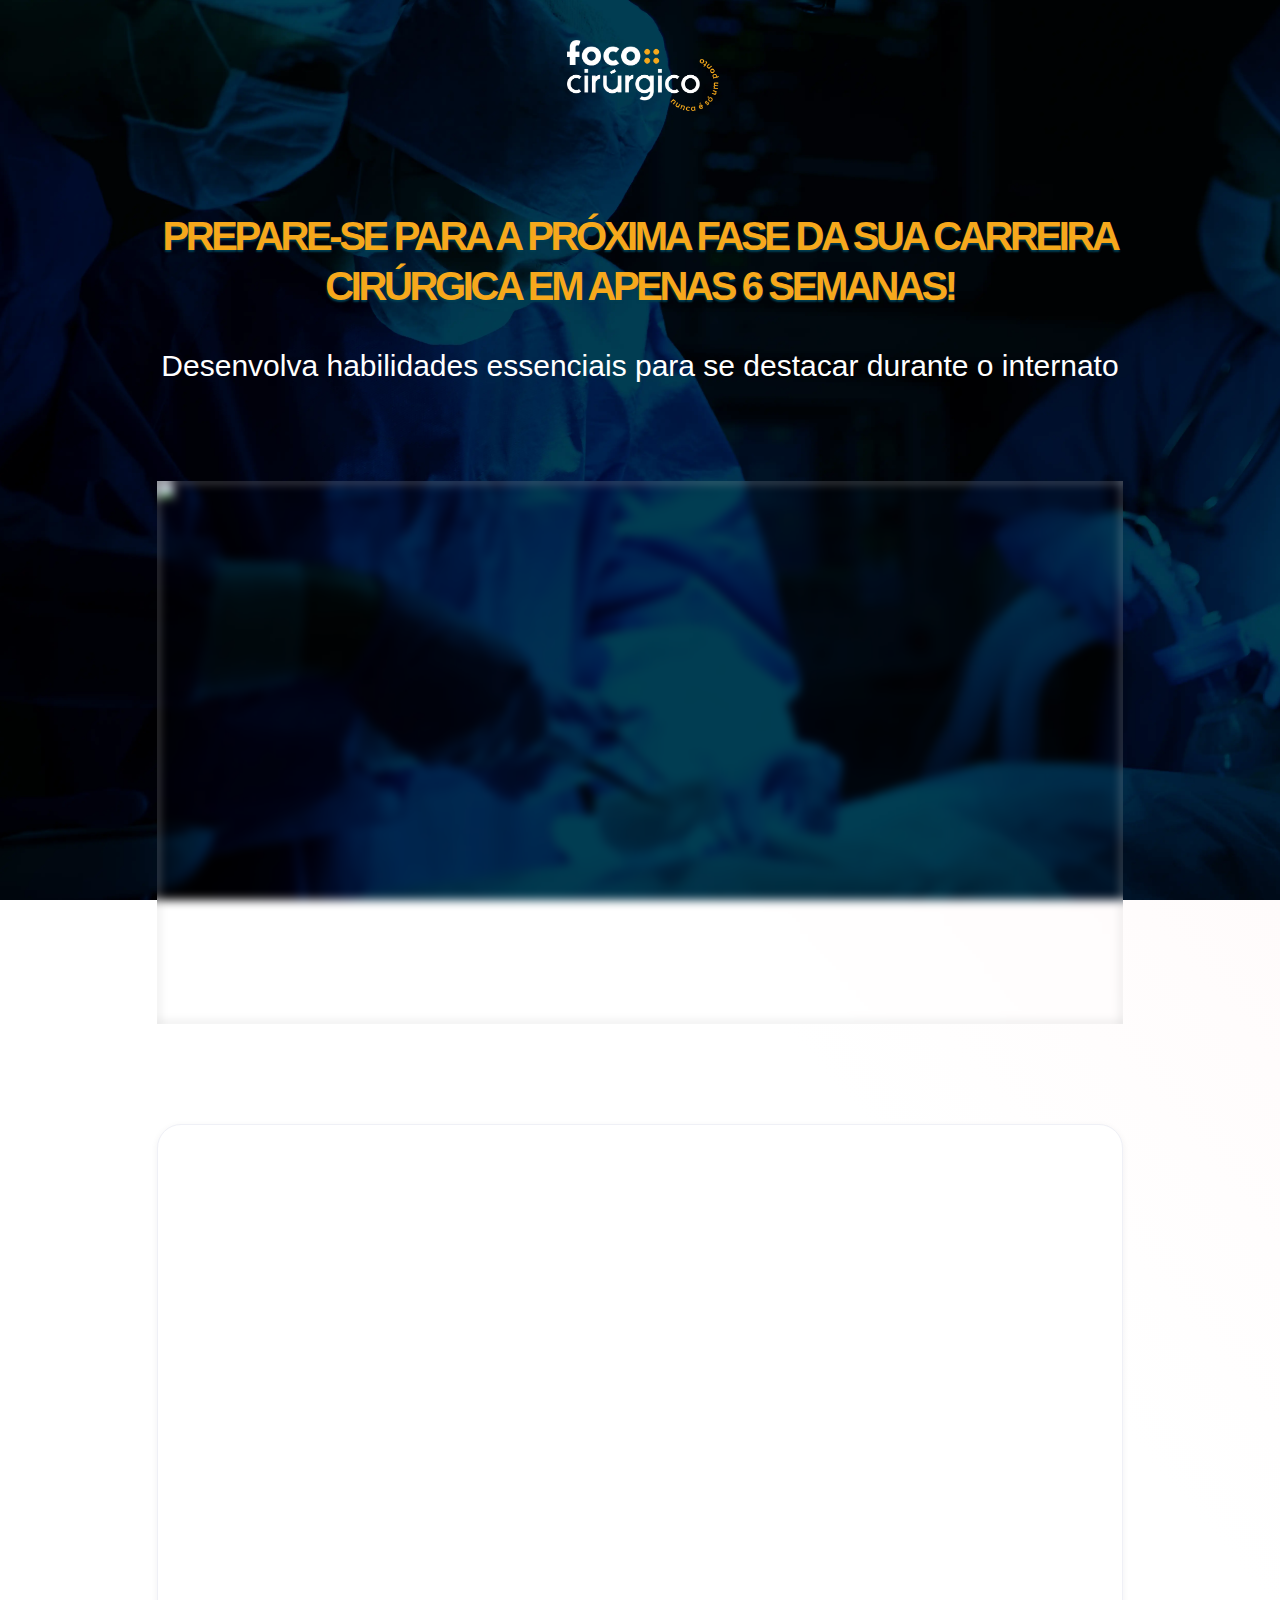
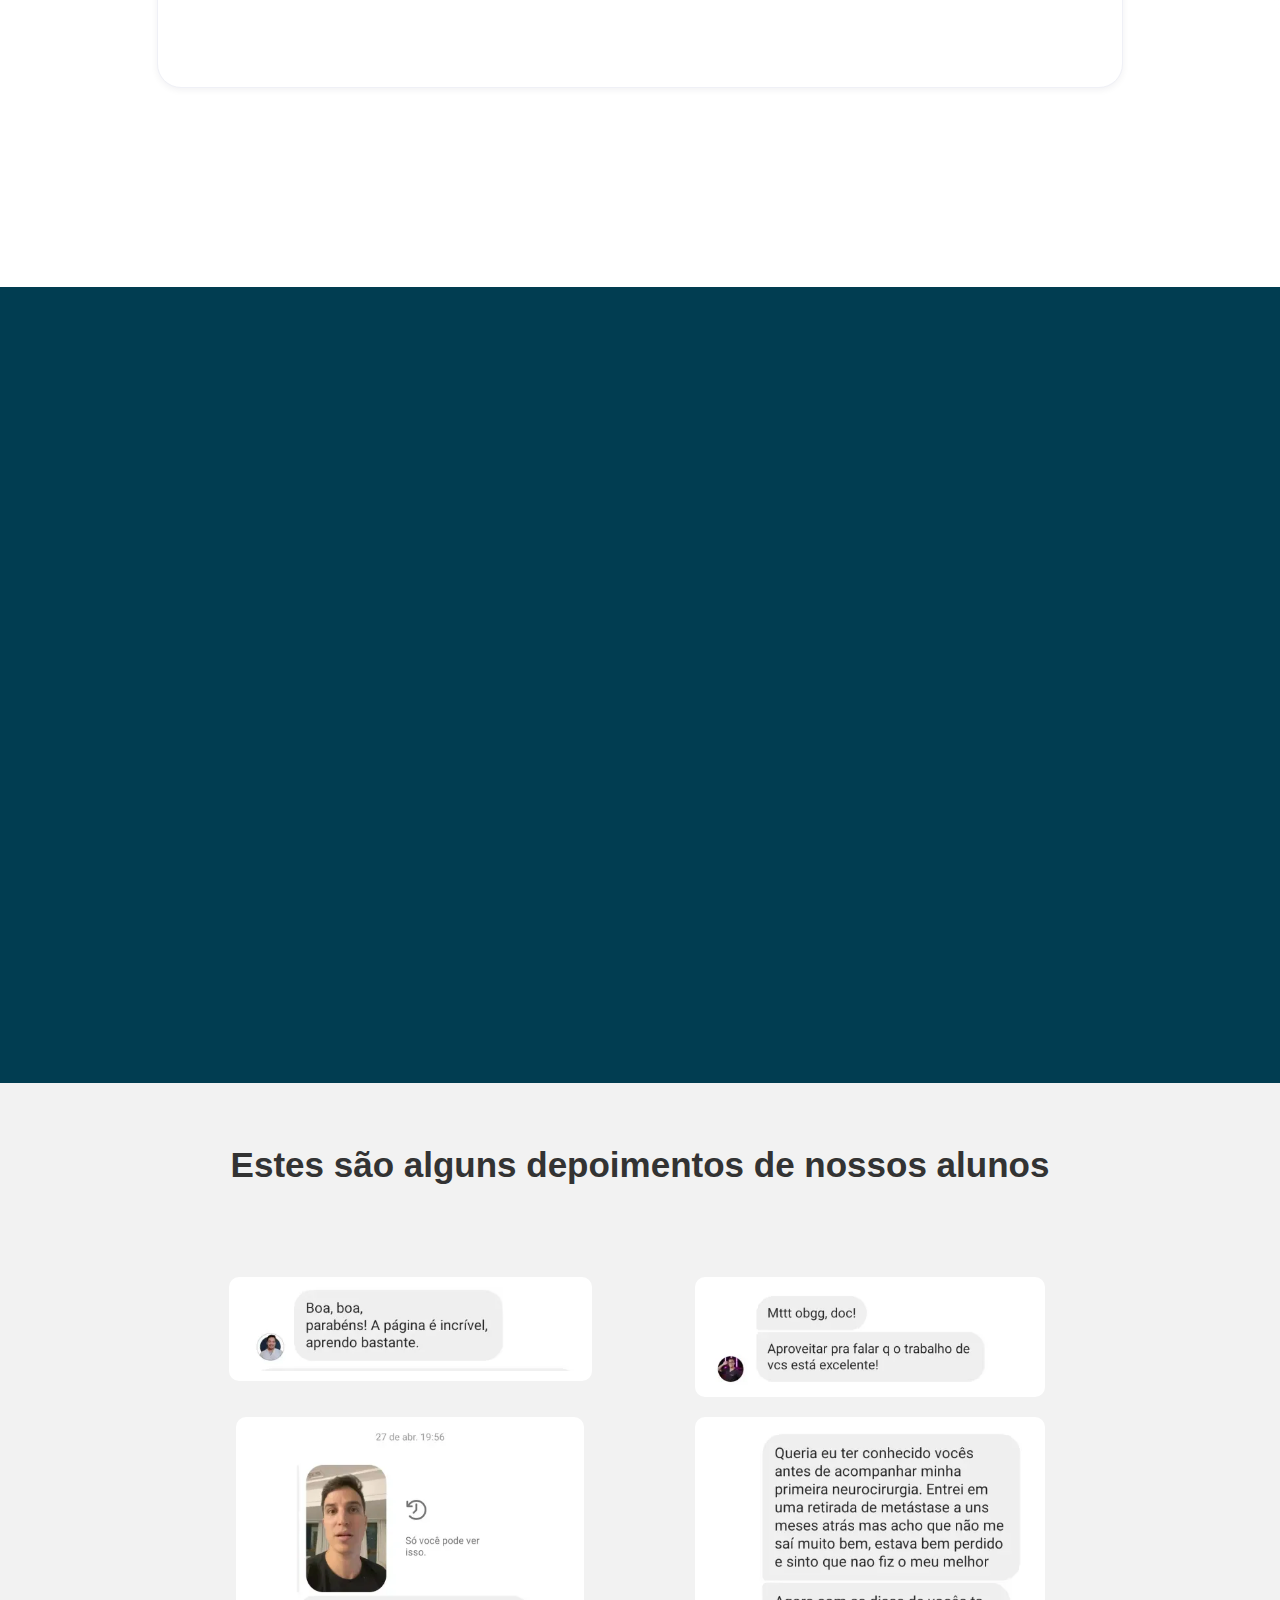
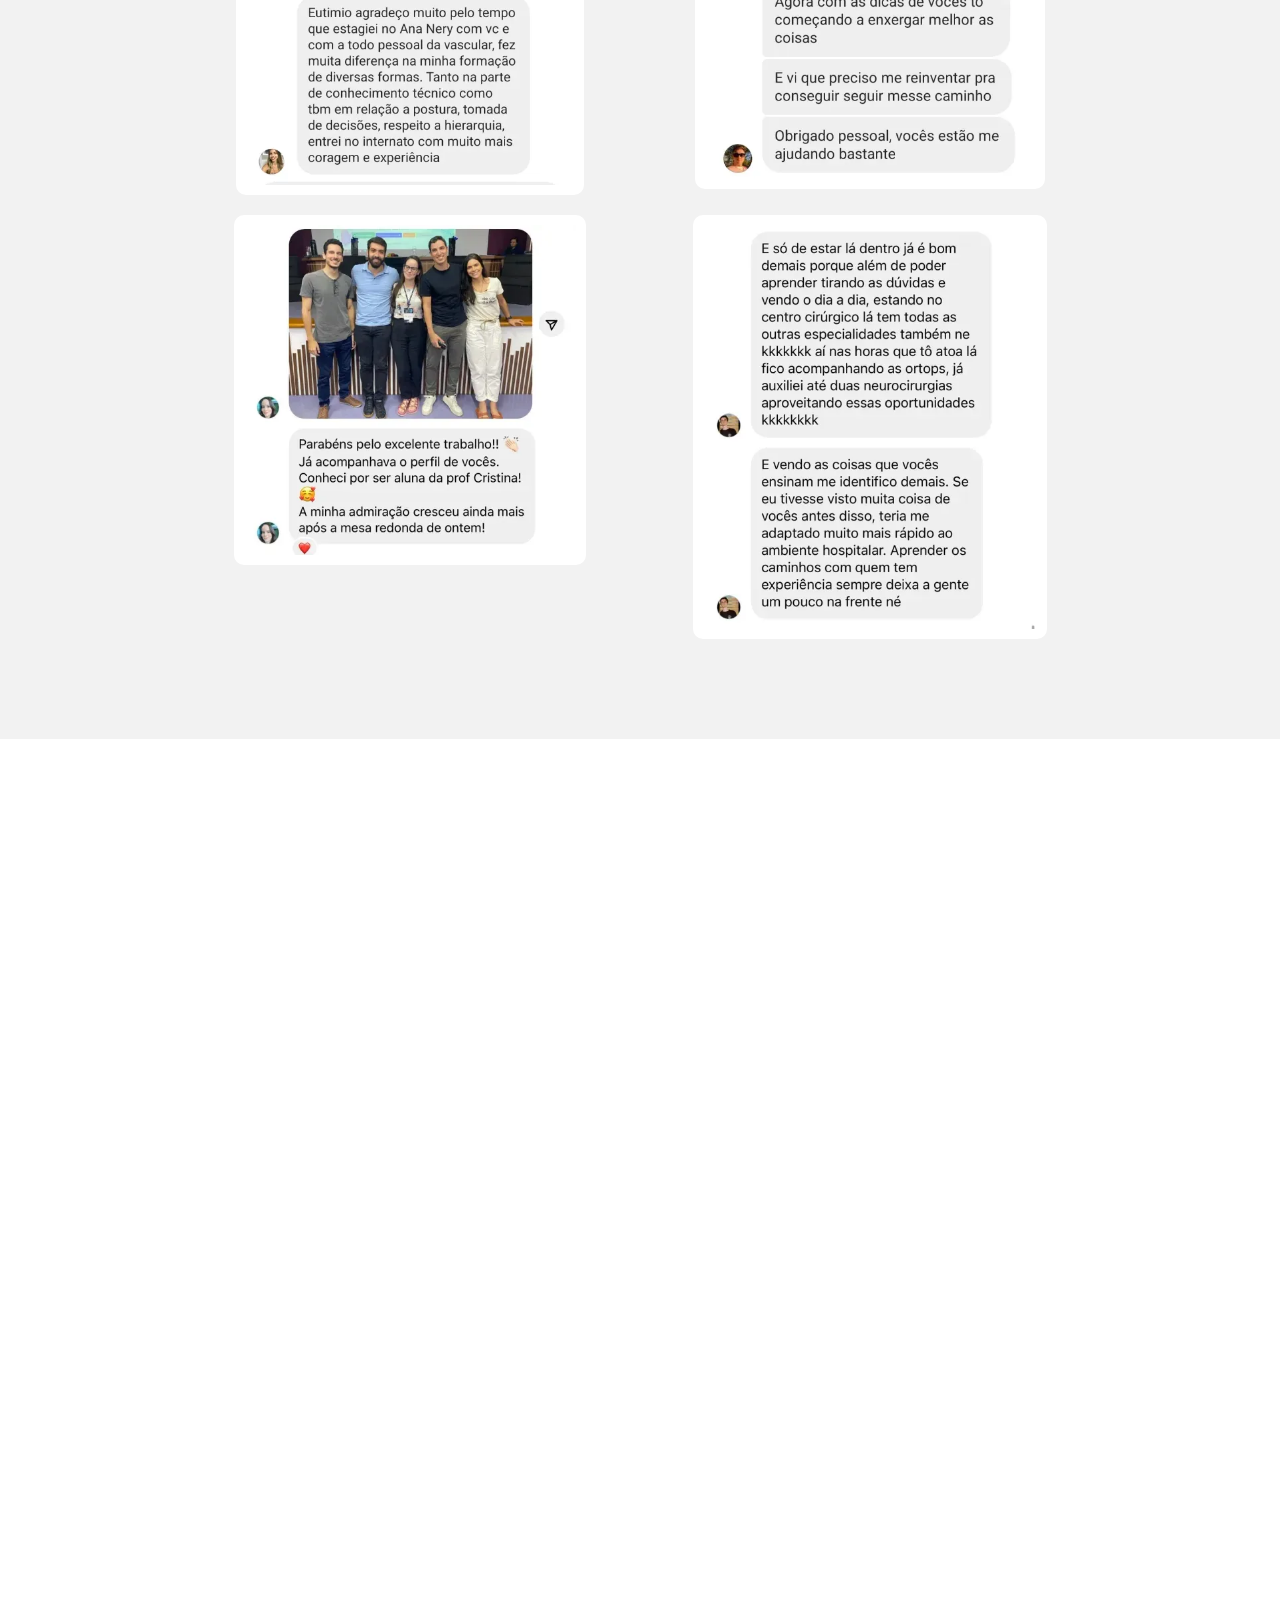
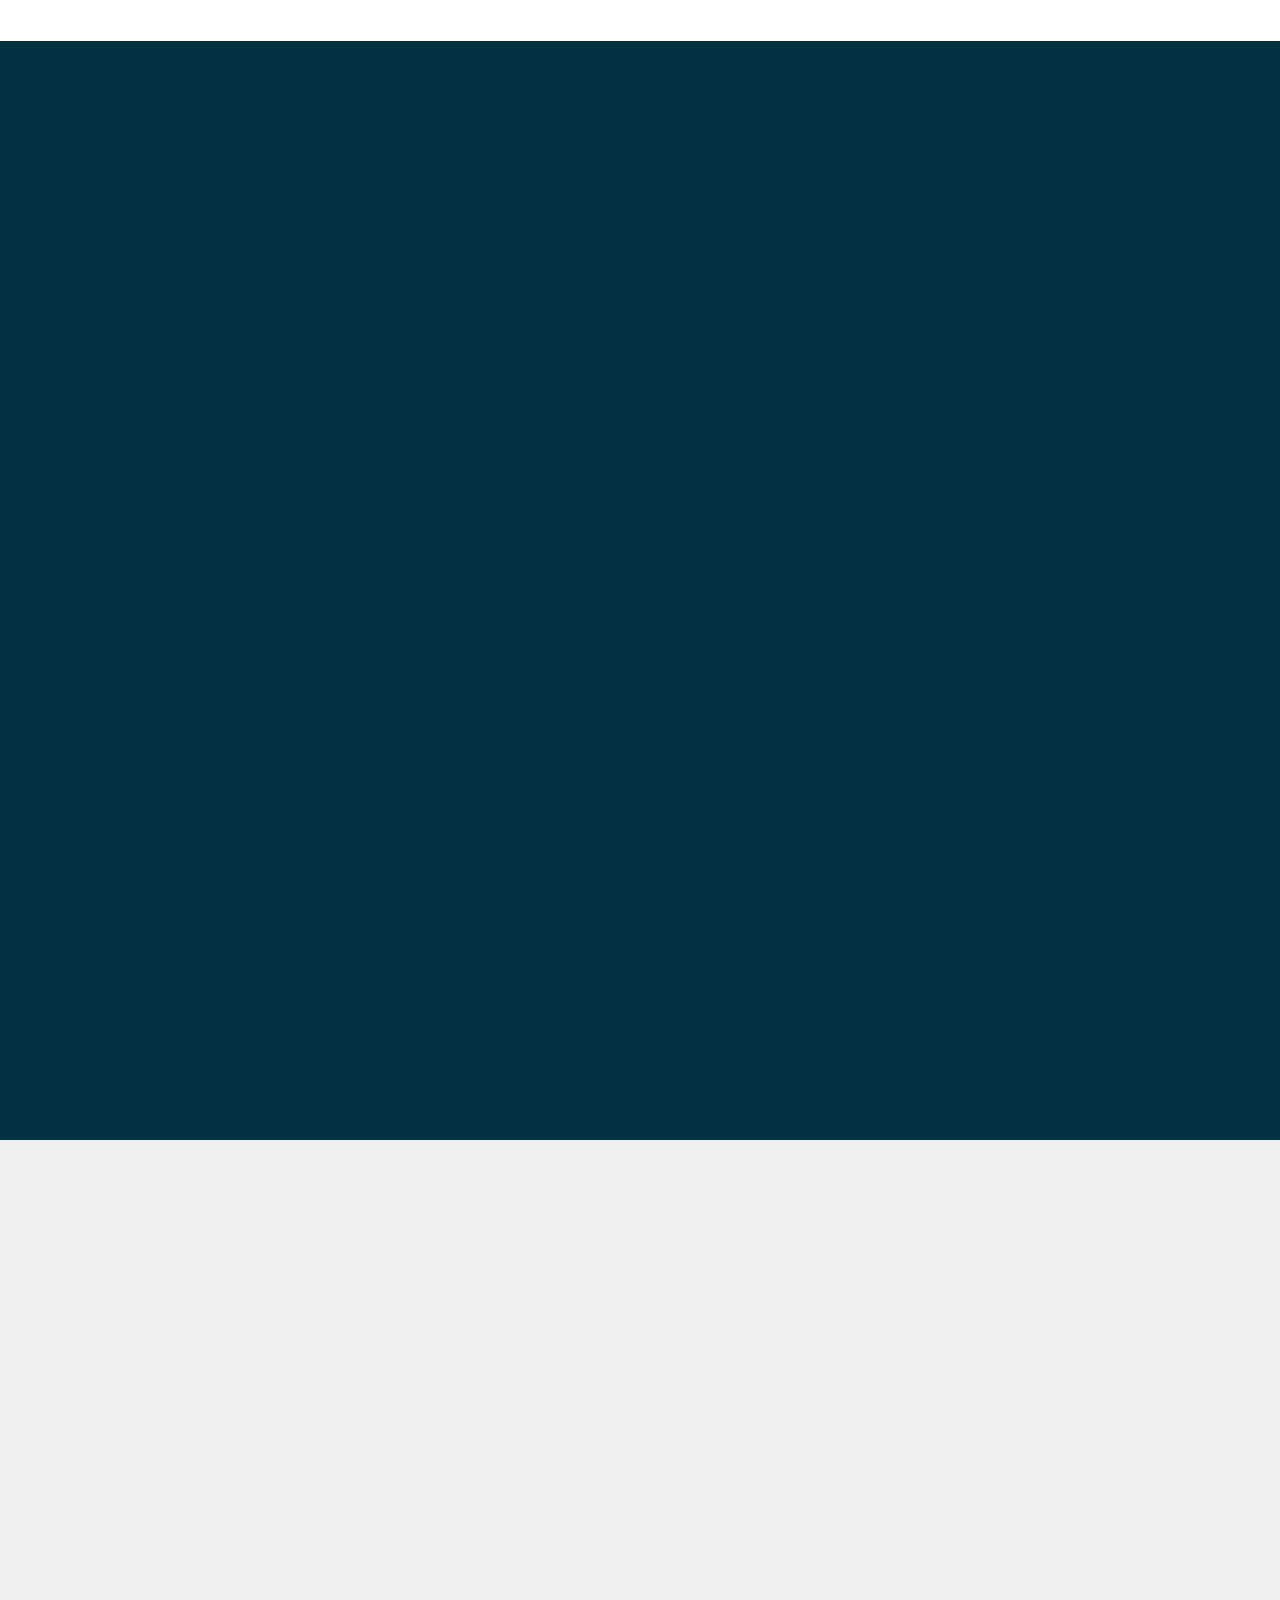
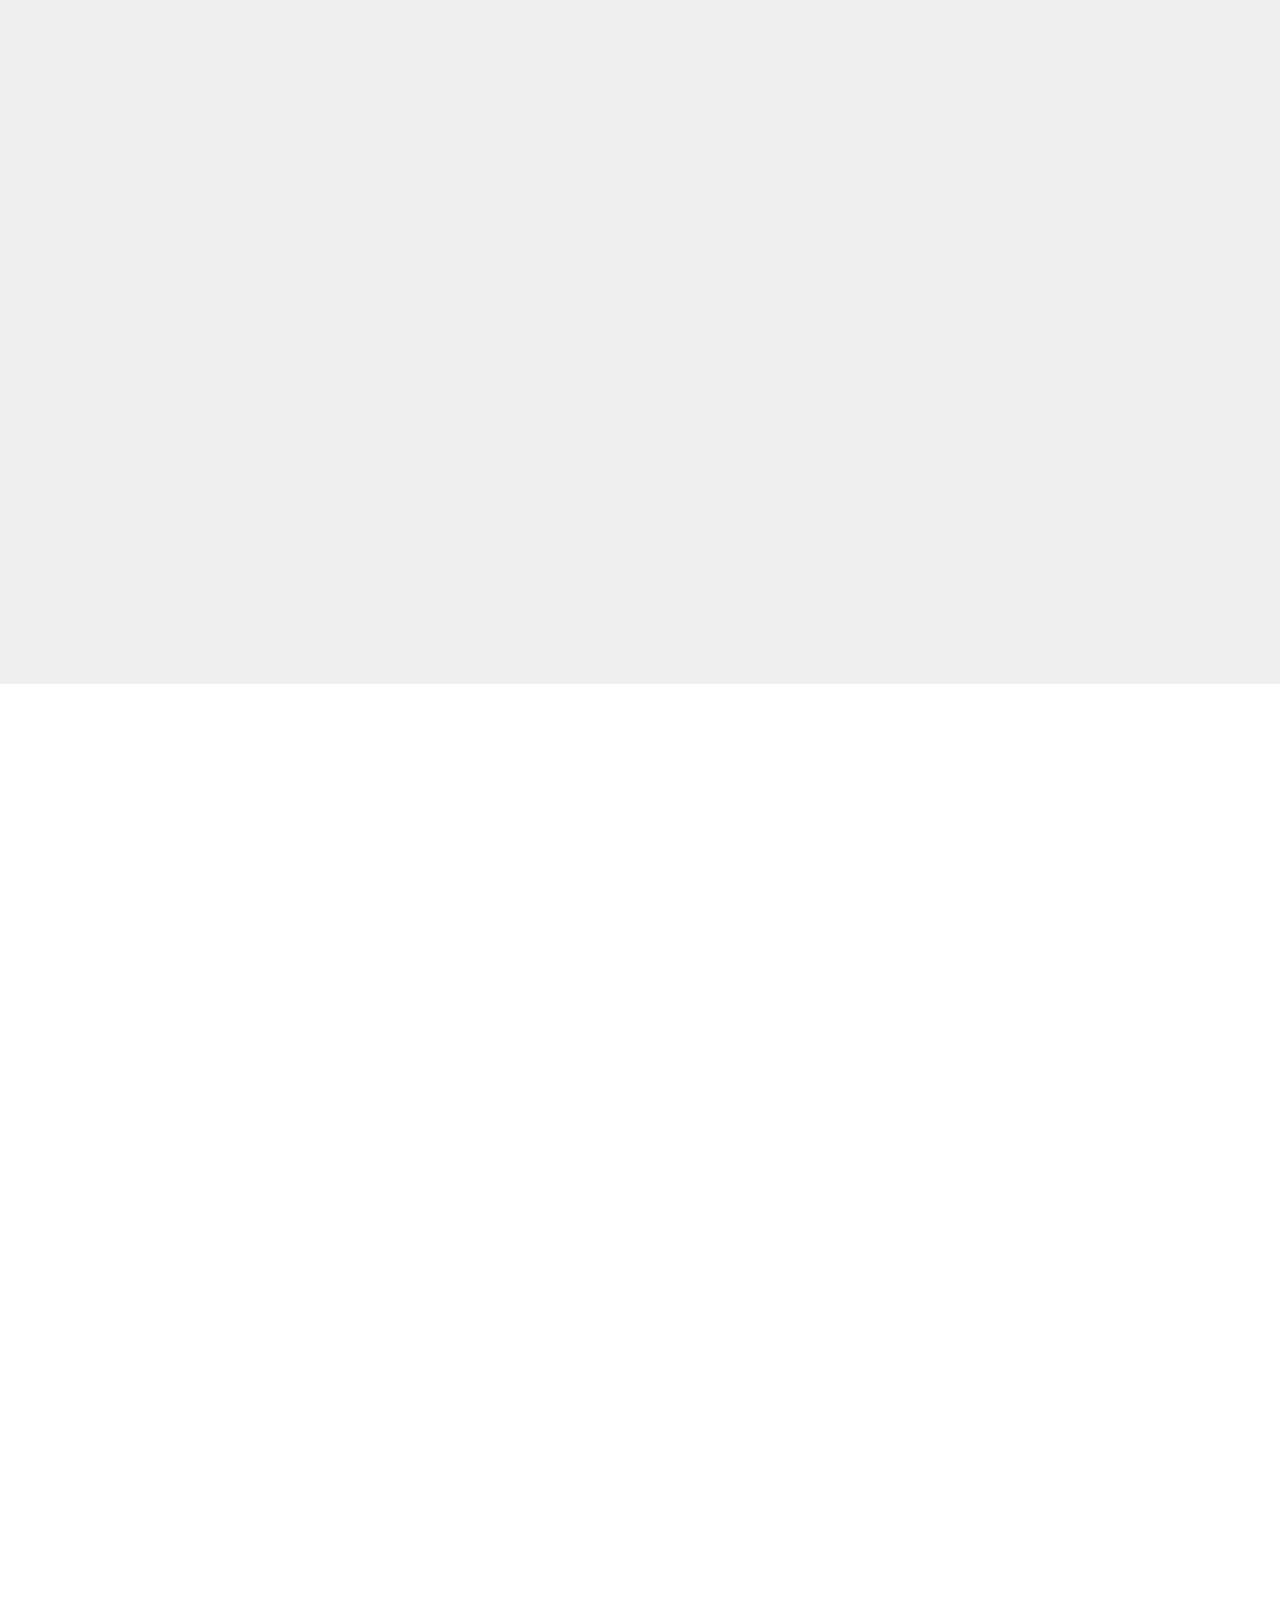
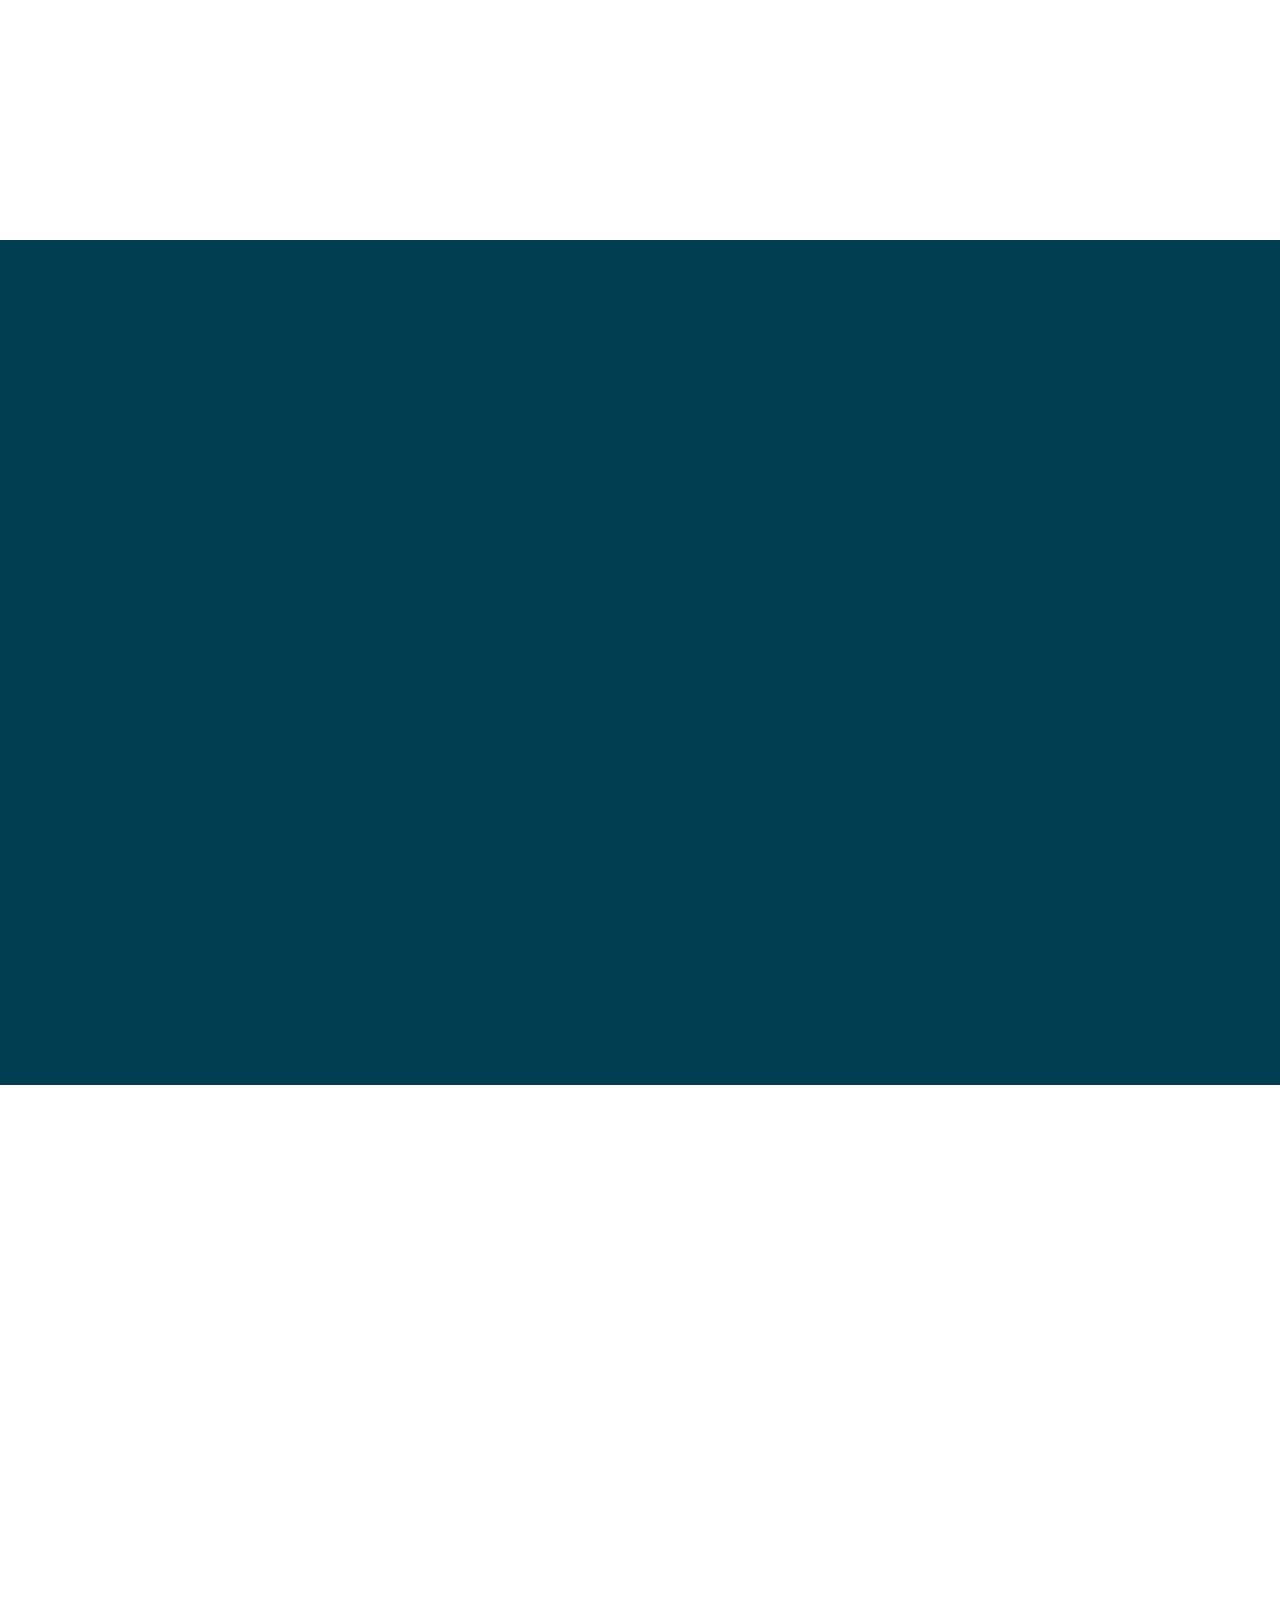
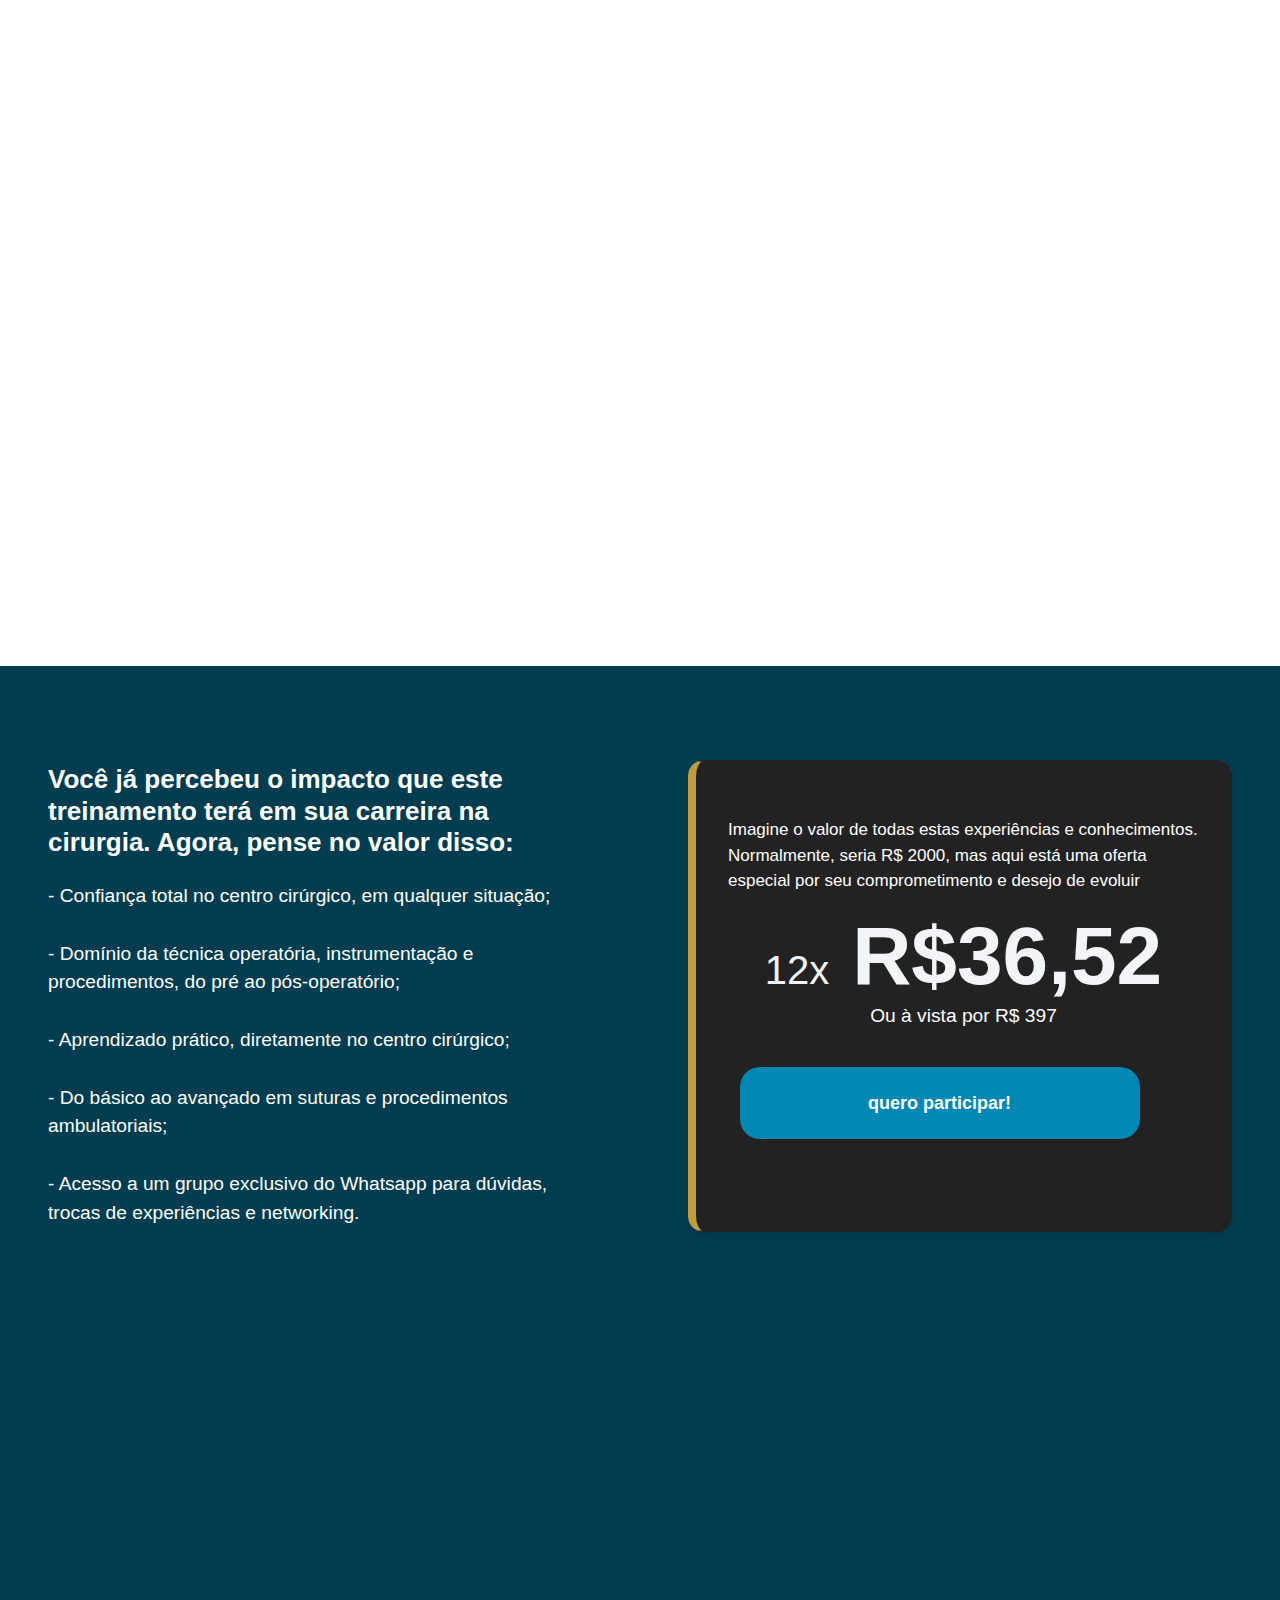
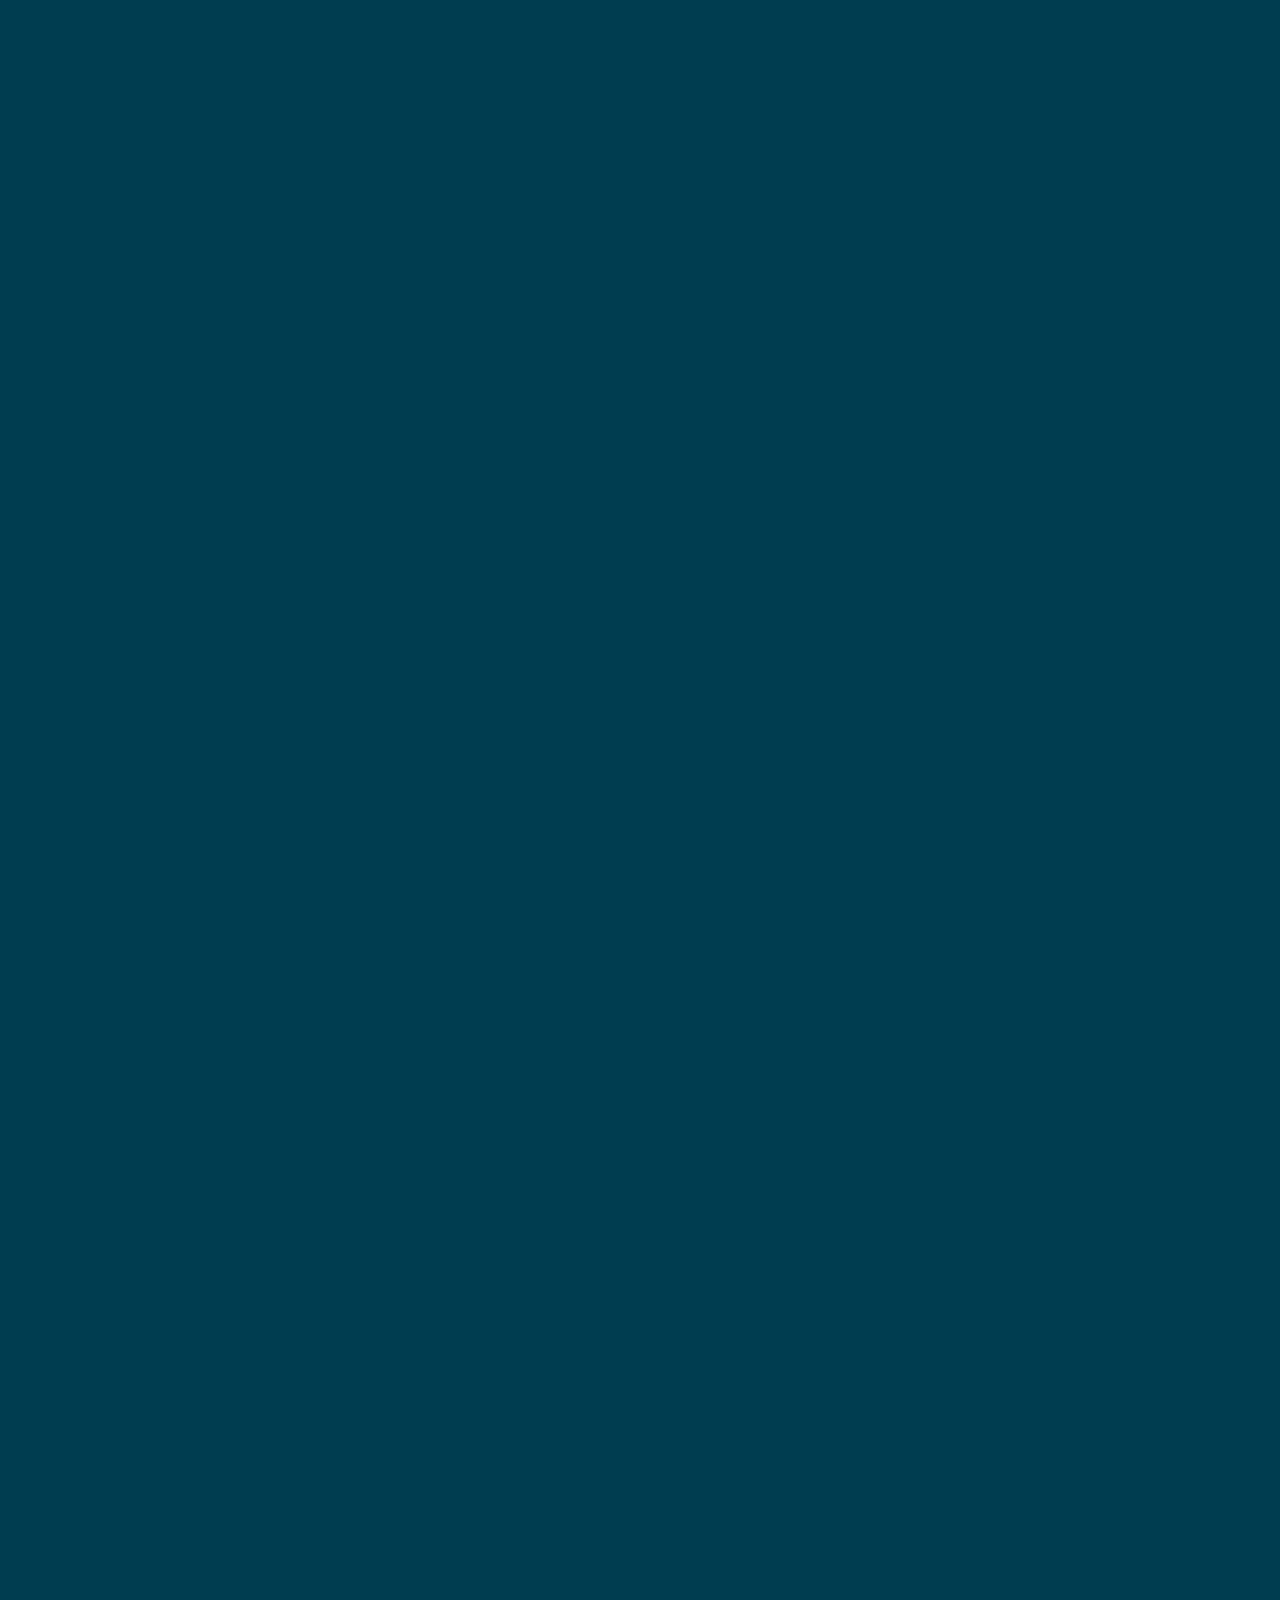
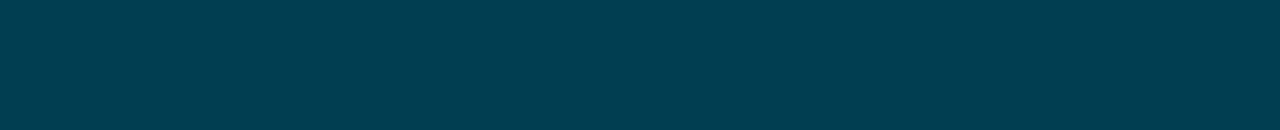
==== commit 9e261be9: "add files" ====
--- a/index.html
+++ b/index.html
@@ -1,5 +1,5 @@
 <!DOCTYPE html><!--  This site was created in Webflow. https://www.webflow.com  -->
-<!--  Last Published: Mon Nov 06 2023 18:30:38 GMT+0000 (Coordinated Universal Time)  -->
+<!--  Last Published: Fri Feb 16 2024 18:01:34 GMT+0000 (Coordinated Universal Time)  -->
 <html data-wf-page="653a5d4356749aaa6b77127d" data-wf-site="6512dd0759467454feb16a10">
 <head>
   <meta charset="utf-8">
@@ -23,227 +23,950 @@
 <body>
   <div class="page-wrapper relative">
     <div class="inner-linear"></div>
-    <div data-w-id="0d01b25a-a1e2-bafc-b4ec-1a40765b80f2" data-animation="default" data-collapse="medium" data-duration="400" data-easing="ease" data-easing2="ease" role="banner" class="navbar-wrapper w-nav">
-      <div class="container-2 navbar">
-        <a href="#" class="main-logo-wrap w-nav-brand"><img src="images/Foco-Cirurgico---Colorida-01---Vertical---Com-Tagline.webp" loading="lazy" width="128" sizes="(max-width: 479px) 53vw, (max-width: 767px) 21vw, (max-width: 991px) 128px, (max-width: 1279px) 12vw, 128px" alt="" srcset="images/Foco-Cirurgico---Colorida-01---Vertical---Com-Tagline-p-500.webp 500w, images/Foco-Cirurgico---Colorida-01---Vertical---Com-Tagline-p-800.webp 800w, images/Foco-Cirurgico---Colorida-01---Vertical---Com-Tagline.webp 1750w"></a>
-        <nav role="navigation" class="nav-menu-wrap w-nav-menu">
-          <div class="nav-links-wrapper">
-            <a href="#" class="single-nav-link w-inline-block">
-              <div class="text-block-5"><strong class="bold-text-50">INÍCIO</strong></div>
-            </a>
-            <a href="#Home-Demos" class="single-nav-link w-inline-block">
-              <div class="text-block-12"><strong class="bold-text-50">SOBRE NÓS</strong></div>
-            </a>
-            <a href="transformacaorzero.html" target="_blank" class="single-nav-link w-inline-block">
-              <div class="text-block-13"><strong class="bold-text-50">CURSOS</strong></div>
-            </a>
-            <a href="https://fococirurgico.online.engaged.com.br/" class="single-nav-link w-inline-block">
-              <div class="text-block-11"><strong class="bold-text-50">Área de Membros</strong></div>
-            </a>
-          </div>
-        </nav>
-        <div class="nav-buttons-wrap">
-          <a href="transformacaorzero.html" target="_blank" class="nav-button dp-none-mobile w-button">ACESSE OS CURSOS AGORA!</a>
-          <div class="menu-button w-nav-button">
-            <div style="-webkit-transform:translate3d(0, 0px, 0) scale3d(1, 1, 1) rotateX(0) rotateY(0) rotateZ(0deg) skew(0, 0);-moz-transform:translate3d(0, 0px, 0) scale3d(1, 1, 1) rotateX(0) rotateY(0) rotateZ(0deg) skew(0, 0);-ms-transform:translate3d(0, 0px, 0) scale3d(1, 1, 1) rotateX(0) rotateY(0) rotateZ(0deg) skew(0, 0);transform:translate3d(0, 0px, 0) scale3d(1, 1, 1) rotateX(0) rotateY(0) rotateZ(0deg) skew(0, 0)" class="hamburger-menu-bar top"></div>
-            <div style="-webkit-transform:translate3d(0, 0px, 0) scale3d(1, 1, 1) rotateX(0) rotateY(0) rotateZ(0deg) skew(0, 0);-moz-transform:translate3d(0, 0px, 0) scale3d(1, 1, 1) rotateX(0) rotateY(0) rotateZ(0deg) skew(0, 0);-ms-transform:translate3d(0, 0px, 0) scale3d(1, 1, 1) rotateX(0) rotateY(0) rotateZ(0deg) skew(0, 0);transform:translate3d(0, 0px, 0) scale3d(1, 1, 1) rotateX(0) rotateY(0) rotateZ(0deg) skew(0, 0)" class="hamburger-menu-bar bottom"></div>
-          </div>
+    <div data-w-id="0d01b25a-a1e2-bafc-b4ec-1a40765b810e" class="preview-banner">
+      <figure class="container-2"><img src="images/Foco-Cirurgico---Colorida-02---Vertical---Com-Tagline-1.png" loading="lazy" width="152" sizes="152px" alt="" srcset="images/Foco-Cirurgico---Colorida-02---Vertical---Com-Tagline-1-p-500.png 500w, images/Foco-Cirurgico---Colorida-02---Vertical---Com-Tagline-1-p-800.png 800w, images/Foco-Cirurgico---Colorida-02---Vertical---Com-Tagline-1-p-1080.png 1080w, images/Foco-Cirurgico---Colorida-02---Vertical---Com-Tagline-1.png 1750w" class="image-18">
+        <div class="preview-banner-content-wrap">
+          <div class="preview-banner-details-wrap">
+            <h1 class="preview-banner-title"><span class="text-span-2">Prepare-se para a próxima fase da sua carreira cirúrgica em apenas 6 semanas<strong>!</strong></span></h1>
+            <p class="paragraph">Desenvolva habilidades essenciais para se destacar durante o internato</p>
+            <div class="html-embed w-embed w-script">
+              <div id="vid_657c44e661a4e8000911cb89" style="position:relative;width:100%;padding: 56.25% 0 0;"><img id="thumb_657c44e661a4e8000911cb89" src="https://images.converteai.net/b1a8dbf4-bb0a-49af-a6f3-b395749d261c/players/657c44e661a4e8000911cb89/thumbnail.jpg" style="position:absolute;top:0;left:0;width:100%;height:100%;object-fit:cover;display:block;">
+                <div id="backdrop_657c44e661a4e8000911cb89" style="position:absolute;top:0;width:100%;height:100%;-webkit-backdrop-filter:blur(5px);backdrop-filter:blur(5px);"></div>
+              </div>
+              <script type="text/javascript" id="scr_657c44e661a4e8000911cb89">var s=document.createElement("script");s.src="https://scripts.converteai.net/b1a8dbf4-bb0a-49af-a6f3-b395749d261c/players/657c44e661a4e8000911cb89/player.js",s.async=!0,document.head.appendChild(s);</script>
+            </div>
+            <div class="brix---card">
+              <div class="div-block-63"></div>
+              <div data-w-id="2316e158-9260-f1a7-4284-930003c605ce" style="opacity:0" class="brix---pricing-content-v5">
+                <div id="price" class="brix---text-center-2"><img src="images/logo-rzo.webp" srcset="images/logo-rzo-p-500.webp 500w, images/logo-rzo-p-800.webp 800w, images/logo-rzo.webp 892w" width="402" sizes="(max-width: 479px) 100vw, 402px" alt="" class="brix---mg-bottom-24px">
+                  <div class="brix---mg-bottom-24px">
+                    <div class="brix---mg-bottom-8px">
+                      <div class="brix---color-neutral-803">
+                        <div class="brix---dissssplay-3-copy">De: R$ 567,00 por</div>
+                        <div class="uui-pricing08_price"><span class="text-span"><strong><sub class="subscript">12x</sub></strong></span> R$36,52</div>
+                        <div class="brix---display-3-copy-2"><strong class="bold-text-49">Ou à vista por R$ 397</strong></div>
+                      </div>
+                    </div>
+                  </div>
+                  <a data-w-id="2316e158-9260-f1a7-4284-930003c605df" href="https://fococirurgico.engaged.com.br/checkout/transformacao-rzero/online/inscricao/inscreva-se" target="_blank" class="brix---btn-primary-full-width w-button">QUERO ME INSCREVER AGORA!</a>
+                </div>
+              </div>
+            </div>
+          </div>
+        </div>
+      </figure>
+    </div>
+    <div class="brix---section-hero-short">
+      <div class="brix---container-default-10 w-container">
+        <div class="brix---flex-card---image-wrapper">
+          <div data-w-id="820381b6-dfc9-4feb-90ea-462a2def0de3" style="-webkit-transform:translate3d(0, 10%, 0) scale3d(1, 1, 1) rotateX(0) rotateY(0) rotateZ(0) skew(0, 0);-moz-transform:translate3d(0, 10%, 0) scale3d(1, 1, 1) rotateX(0) rotateY(0) rotateZ(0) skew(0, 0);-ms-transform:translate3d(0, 10%, 0) scale3d(1, 1, 1) rotateX(0) rotateY(0) rotateZ(0) skew(0, 0);transform:translate3d(0, 10%, 0) scale3d(1, 1, 1) rotateX(0) rotateY(0) rotateZ(0) skew(0, 0);opacity:0" class="brix---card-over-image">
+            <div class="brix---color-neutral-815">
+              <h1 class="brix---heading-h1-size-2">Esse curso é perfeito para você que</h1>
+            </div>
+            <div class="brix---mg-bottom-40px">
+              <div class="brix---color-neutral-814">
+                <p class="brix---paragraph-default-10">→ É iniciante na cirurgia e deseja destravar as oportunidades para iniciar com sucesso nessa carreira, sem passar vergonha;<br><br>→ Busca entender por completo a estrutura física do centro cirúrgico;<br><br>→ Sente que a insegurança e a falta de oportunidades práticas estão barrando seu avanço profissional na área cirúrgica;<br><br>→ Deseja um curso que aborde os aspectos práticos da carreira cirúrgica, indo muito além da teoria;</p>
+              </div>
+            </div>
+          </div>
+          <div data-w-id="820381b6-dfc9-4feb-90ea-462a2def0df1" style="opacity:0" class="brix---img-below-card"><img src="images/equipe-de-cirurgioes-operacionais-1.webp" alt="" sizes="(max-width: 479px) 92vw, (max-width: 767px) 97vw, (max-width: 1279px) 98vw, 976px" srcset="images/equipe-de-cirurgioes-operacionais-1-p-500.webp 500w, images/equipe-de-cirurgioes-operacionais-1-p-800.webp 800w, images/equipe-de-cirurgioes-operacionais-1-p-1080.webp 1080w, images/equipe-de-cirurgioes-operacionais-1-p-1600.webp 1600w, images/equipe-de-cirurgioes-operacionais-1-p-2000.webp 2000w, images/equipe-de-cirurgioes-operacionais-1-p-2600.webp 2600w, images/equipe-de-cirurgioes-operacionais-1-p-3200.webp 3200w, images/equipe-de-cirurgioes-operacionais-1.webp 6016w" class="brix---border-radius-24px"></div>
+        </div>
+      </div>
+      <div data-w-id="820381b6-dfc9-4feb-90ea-462a2def0df3" style="opacity:0" class="brix---floating-image-hero-v1---2"><img src="images/blob-brix-templates.svg" alt="" class="brix---opacity-10"></div>
+      <div data-w-id="820381b6-dfc9-4feb-90ea-462a2def0df5" style="opacity:0" class="brix---floating-image-hero-v1---1"><img src="images/blob-brix-templates.svg" alt="" class="brix---opacity-20"></div>
+    </div>
+    <section class="section-13">
+      <h1 class="heading-5">Estes são alguns depoimentos de nossos alunos</h1>
+      <div class="w-layout-blockcontainer w-container">
+        <div id="w-node-d5b9a746-42e6-557f-8599-08ea68823c9e-6b77127d" class="w-layout-layout quick-stack wf-layout-layout">
+          <div id="w-node-d5b9a746-42e6-557f-8599-08ea68823c9f-6b77127d" class="w-layout-cell"><img src="images/d1.webp" loading="lazy" width="363" sizes="(max-width: 479px) 100vw, 363px" alt="" srcset="images/d1-p-500.webp 500w, images/d1-p-800.webp 800w, images/d1.webp 1049w" class="image-17"></div>
+          <div id="w-node-d5b9a746-42e6-557f-8599-08ea68823ca0-6b77127d" class="w-layout-cell"><img src="images/d2.webp" loading="lazy" width="350" sizes="(max-width: 479px) 100vw, 350px" alt="" srcset="images/d2-p-500.webp 500w, images/d2-p-800.webp 800w, images/d2.webp 1080w" class="image-17"></div>
+          <div id="w-node-_24a7c691-0530-afad-21ba-2fb8d3abc203-6b77127d" class="w-layout-cell"><img src="images/d3.webp" loading="lazy" width="348" sizes="(max-width: 479px) 100vw, 348px" alt="" srcset="images/d3-p-500.webp 500w, images/d3-p-800.webp 800w, images/d3.webp 1080w" class="image-17"></div>
+          <div id="w-node-e2a97419-4e71-5743-55f5-d25819988f27-6b77127d" class="w-layout-cell"><img src="images/d5.webp" loading="lazy" width="350" sizes="(max-width: 479px) 100vw, 350px" alt="" srcset="images/d5-p-500.webp 500w, images/d5-p-800.webp 800w, images/d5.webp 967w" class="image-17"></div>
+          <div id="w-node-b0791ca0-d83d-eccd-8830-21630daa785a-6b77127d" class="w-layout-cell"><img src="images/d7.webp" loading="lazy" width="352" sizes="(max-width: 479px) 100vw, 352px" alt="" srcset="images/d7-p-500.webp 500w, images/d7-p-800.webp 800w, images/d7.webp 828w" class="image-17"></div>
+          <div id="w-node-deae704c-483c-6054-aba7-7ab49d0641f7-6b77127d" class="w-layout-cell"><img src="images/d8.webp" loading="lazy" width="354" sizes="(max-width: 479px) 100vw, 354px" alt="" srcset="images/d8-p-500.webp 500w, images/d8-p-800.webp 800w, images/d8.webp 848w" class="image-17"></div>
+        </div>
+      </div>
+    </section>
+    <section class="section-7">
+      <div class="w-layout-blockcontainer w-container">
+        <div class="div-block-30">
+          <h1 class="heading-5">Estes são alguns depoimentos de nossos alunos</h1>
+          <div data-w-id="5e66f35c-3ed8-8edb-cd36-ecde4ba7b44c" style="opacity:0" class="columns-3 w-row">
+            <div class="column-13 w-col w-col-3">
+              <div class="div-block-29"><img src="images/d1.webp" loading="lazy" width="257" sizes="(max-width: 479px) 92vw, 100vw" alt="" srcset="images/d1-p-500.webp 500w, images/d1-p-800.webp 800w, images/d1.webp 1049w" class="image-17"></div>
+            </div>
+            <div class="column-19 w-col w-col-3">
+              <div class="div-block-31"><img src="images/d2.webp" loading="lazy" width="255" sizes="(max-width: 479px) 92vw, 100vw" alt="" srcset="images/d2-p-500.webp 500w, images/d2-p-800.webp 800w, images/d2.webp 1080w" class="image-17"></div>
+            </div>
+            <div class="column-3 w-col w-col-3">
+              <div class="div-block-31"><img src="images/d6.webp" loading="lazy" width="256" sizes="(max-width: 479px) 92vw, 100vw" alt="" srcset="images/d6-p-500.webp 500w, images/d6-p-800.webp 800w, images/d6.webp 1043w" class="image-17"></div>
+            </div>
+            <div class="column-17 w-col w-col-3">
+              <div class="div-block-31"><img src="images/d4.webp" loading="lazy" width="254" sizes="(max-width: 479px) 92vw, 100vw" alt="" srcset="images/d4-p-500.webp 500w, images/d4.webp 835w" class="image-17"></div>
+            </div>
+          </div>
+          <div data-w-id="5e66f35c-3ed8-8edb-cd36-ecde4ba7b459" style="opacity:0" class="columns-3 w-row">
+            <div class="column-18 w-col w-col-3">
+              <div class="div-block-29"><img src="images/d3.webp" loading="lazy" width="258" sizes="(max-width: 479px) 92vw, 100vw" alt="" srcset="images/d3-p-500.webp 500w, images/d3-p-800.webp 800w, images/d3.webp 1080w" class="image-17"></div>
+            </div>
+            <div class="column-16 w-col w-col-3">
+              <div class="div-block-31"><img src="images/d5.webp" loading="lazy" width="261" sizes="(max-width: 479px) 92vw, 100vw" alt="" srcset="images/d5-p-500.webp 500w, images/d5-p-800.webp 800w, images/d5.webp 967w" class="image-17"></div>
+            </div>
+            <div class="column-12 w-col w-col-3">
+              <div class="div-block-31"><img src="images/d7.webp" loading="lazy" width="263" sizes="(max-width: 479px) 92vw, 100vw" alt="" srcset="images/d7-p-500.webp 500w, images/d7-p-800.webp 800w, images/d7.webp 828w" class="image-17"></div>
+            </div>
+            <div class="column-15 w-col w-col-3">
+              <div class="div-block-31"><img src="images/d8.webp" loading="lazy" width="261" sizes="(max-width: 479px) 92vw, 100vw" alt="" srcset="images/d8-p-500.webp 500w, images/d8-p-800.webp 800w, images/d8.webp 848w" class="image-17"></div>
+            </div>
+          </div>
+          <div data-w-id="5e66f35c-3ed8-8edb-cd36-ecde4ba7b466" style="opacity:0" class="columns-3 w-row">
+            <div class="column-14 w-col w-col-3">
+              <div class="div-block-29"><img src="images/d9.webp" loading="lazy" width="257" sizes="(max-width: 479px) 92vw, 100vw" alt="" srcset="images/d9-p-500.webp 500w, images/d9.webp 540w" class="image-17"></div>
+            </div>
+            <div class="column-11 w-col w-col-3">
+              <div class="div-block-31"><img src="images/d10.webp" loading="lazy" width="258" sizes="(max-width: 479px) 92vw, 100vw" alt="" srcset="images/d10-p-500.webp 500w, images/d10.webp 694w" class="image-17"></div>
+            </div>
+            <div class="w-col w-col-3"></div>
+            <div class="w-col w-col-3"></div>
+          </div>
+        </div>
+      </div>
+    </section>
+    <div class="brix---section-7">
+      <div class="brix---container-default-12 w-container">
+        <div data-delay="4000" data-animation="slide" class="brix---slider-wrapper w-slider" data-autoplay="false" data-easing="ease" style="opacity:0" data-hide-arrows="false" data-disable-swipe="false" data-w-id="d27b6b34-9e74-23c2-d565-6097dcbbf492" data-autoplay-limit="0" data-nav-spacing="3" data-duration="500" data-infinite="true">
+          <div class="brix---slider-mask-testimonial-v3 w-slider-mask">
+            <div class="w-slide">
+              <div class="brix---card-testimonial-v3">
+                <div class="brix---testimonial-v3-image-wrapper"><img sizes="(max-width: 479px) 91vw, (max-width: 767px) 93vw, (max-width: 991px) 310px, 548px" srcset="images/testebase-18-p-500.png 500w, images/testebase-18-p-800.png 800w, images/testebase-18.png 1080w" src="images/testebase-18.png" alt="" class="brix---image-fit-full-height"></div>
+                <div class="brix---card-content-testimonial-v3">
+                  <div class="brix---mg-bottom-40px">
+                    <div class="brix---color-neutral-819">
+                      <p class="brix---paragraph-default-12">Eu tenho certeza que, a essa altura do campeonato, você já sabe que a área da cirurgia é uma das que mais gera rendimentos na medicina, não é mesmo? Mas, será que você tem ideia do quanto?<br><br>Vamos aos números: no topo da lista, os cirurgiões plásticos brasileiros desfrutam de um rendimento médio mensal impressionante de R$ 19.000, com potencial para alcançar cifras ainda mais elevadas. Seguindo de perto, médicos cirurgiões e ortopedistas iniciam suas carreiras com salários médios de R$ 16.000 e R$ 15.000, respectivamente. Já imaginou o impacto disso na sua vida?</p>
+                    </div>
+                  </div>
+                </div>
+              </div>
+            </div>
+            <div class="w-slide">
+              <div class="brix---card-testimonial-v3">
+                <div class="brix---testimonial-v3-image-wrapper"><img sizes="(max-width: 479px) 91vw, (max-width: 767px) 93vw, (max-width: 991px) 310px, 548px" srcset="images/testebase-19-p-500.png 500w, images/testebase-19-p-800.png 800w, images/testebase-19.png 1080w" src="images/testebase-19.png" alt="" class="brix---image-fit-full-height"></div>
+                <div class="brix---card-content-testimonial-v3">
+                  <div class="brix---mg-bottom-40px">
+                    <div class="brix---color-neutral-819">
+                      <p class="brix---paragraph-default-12">E as oportunidades são tão grandes quanto os ganhos. Em 2020, o Brasil registrou mais de 1,3 milhão de cirurgias plásticas, posicionando-se como o segundo maior realizador desses procedimentos no mundo, atrás apenas dos Estados Unidos. Este é um mercado em expansão, um terreno fértil para cirurgiões aspirantes como você.</p>
+                      <h3 class="brix---heading-h3-size-3">E você? Está pronto para começar essa jornada transformadora?</h3>
+                    </div>
+                  </div>
+                </div>
+              </div>
+            </div>
+          </div>
+          <div class="brix---btn-slider-arrow-right---top-left w-slider-arrow-left"><img src="images/left-arrow-line-icon-elements-brix-templates.svg" loading="lazy" alt="Icon - Elements Webflow Library - BRIX Templates"></div>
+          <div class="brix---btn-slider-arrow-right---top-right w-slider-arrow-right"><img src="images/right-arrow-line-icon-elements-brix-templates.svg" loading="lazy" alt="Icon - Elements Webflow Library - BRIX Templates"></div>
+          <div class="brix---hidden-desktop w-slider-nav w-round"></div>
         </div>
       </div>
     </div>
-    <div data-w-id="0d01b25a-a1e2-bafc-b4ec-1a40765b810e" class="preview-banner">
-      <div class="container-2">
-        <div class="preview-banner-content-wrap">
-          <div class="preview-banner-details-wrap">
-            <h1 class="preview-banner-title"><span class="text-span-2"><strong>VOCÊ</strong> NO CENTRO <strong>CIRÚRGICO</strong> DESDE O <strong>PRIMEIRO SEMESTRE!</strong></span></h1>
-            <a href="transformacaorzero.html" class="primary-button w-button">VER CURSOS</a>
-          </div>
+    <section>
+      <section class="uui-section_layout21">
+        <div class="uui-page-padding-7">
+          <div class="uui-container-large-2">
+            <div class="uui-padding-vertical-xhuge-13">
+              <div class="w-layout-grid uui-layout20_component-copy">
+                <div data-w-id="345d9146-0db8-18a6-416d-4b2fbee86078" style="opacity:0" class="uui-layout21_content-left">
+                  <h2 class="uui-heading-medium-6">Nossa metodologia no curso &#x27;Transformação Rzero&#x27;</h2>
+                  <div class="uui-heading-subheading-6">é inovadora e específica para aspirantes a cirurgiões, diferenciando-se por três pilares fundamentais:</div>
+                </div>
+                <div data-w-id="345d9146-0db8-18a6-416d-4b2fbee8607d" style="opacity:0" class="uui-layout21_content-right">
+                  <div class="uui-layout21_item-list">
+                    <div id="w-node-_345d9146-0db8-18a6-416d-4b2fbee8607f-6b77127d" class="uui-layout21_item">
+                      <div class="uui-layout21_item-icon-wrapper">
+                        <div class="uui-icon-1x1-xsmall-2 w-embed"><svg width="currentWidth" height="currentHeight" viewbox="0 0 28 28" fill="none" xmlns="http://www.w3.org/2000/svg">
+                            <path d="M0 14C0 6.26801 6.26801 0 14 0V0C21.732 0 28 6.26801 28 14V14C28 21.732 21.732 28 14 28V28C6.26801 28 0 21.732 0 14V14Z" fill="#FFFFFF"></path>
+                            <path fill-rule="evenodd" clip-rule="evenodd" d="M19.9457 8.62169L11.5923 16.6834L9.37568 14.315C8.96734 13.93 8.32568 13.9067 7.85901 14.2334C7.40401 14.5717 7.27568 15.1667 7.55568 15.645L10.1807 19.915C10.4373 20.3117 10.8807 20.5567 11.3823 20.5567C11.8607 20.5567 12.3157 20.3117 12.5723 19.915C12.9923 19.3667 21.0073 9.81169 21.0073 9.81169C22.0573 8.73836 20.7857 7.79336 19.9457 8.61002V8.62169Z" fill="#f4a81c"></path>
+                          </svg></div>
+                      </div>
+                      <div class="uui-layout21_item-text-wrapper">
+                        <div class="uui-text-size-large-6"><strong>Prática Acima da Teoria:</strong> Enquanto a maioria dos cursos foca em teoria, nós priorizamos a prática. Você estará no centro cirúrgico desde o início, desenvolvendo habilidades reais sob a orientação de cirurgiões experientes. Essa abordagem prática assegura uma aprendizagem mais efetiva e uma preparação realista para os desafios da carreira.</div>
+                      </div>
+                    </div>
+                    <div id="w-node-_345d9146-0db8-18a6-416d-4b2fbee86087-6b77127d" class="uui-layout21_item">
+                      <div class="uui-layout21_item-icon-wrapper">
+                        <div class="uui-icon-1x1-xsmall-2 w-embed"><svg width="currentWidth" height="currentHeight" viewbox="0 0 28 28" fill="none" xmlns="http://www.w3.org/2000/svg">
+                            <path d="M0 14C0 6.26801 6.26801 0 14 0V0C21.732 0 28 6.26801 28 14V14C28 21.732 21.732 28 14 28V28C6.26801 28 0 21.732 0 14V14Z" fill="#FFFFFF"></path>
+                            <path fill-rule="evenodd" clip-rule="evenodd" d="M19.9457 8.62169L11.5923 16.6834L9.37568 14.315C8.96734 13.93 8.32568 13.9067 7.85901 14.2334C7.40401 14.5717 7.27568 15.1667 7.55568 15.645L10.1807 19.915C10.4373 20.3117 10.8807 20.5567 11.3823 20.5567C11.8607 20.5567 12.3157 20.3117 12.5723 19.915C12.9923 19.3667 21.0073 9.81169 21.0073 9.81169C22.0573 8.73836 20.7857 7.79336 19.9457 8.61002V8.62169Z" fill="#f4a81c"></path>
+                          </svg></div>
+                      </div>
+                      <div class="uui-layout21_item-text-wrapper">
+                        <div class="uui-text-size-large-6"><strong>Início Precoce, Crescimento Acelerado:</strong> Nós acreditamos que a experiência prática não deve ser postergada. A exposição precoce ao ambiente cirúrgico é essencial para desenvolver competências avançadas e construir uma base sólida para sua carreira. Essa visão orienta toda a nossa metodologia, proporcionando um avanço significativo desde os estágios iniciais.</div>
+                      </div>
+                    </div>
+                    <div id="w-node-_345d9146-0db8-18a6-416d-4b2fbee8608f-6b77127d" class="uui-layout21_item">
+                      <div class="uui-layout21_item-icon-wrapper">
+                        <div class="uui-icon-1x1-xsmall-2 w-embed"><svg width="currentWidth" height="currentHeight" viewbox="0 0 28 28" fill="none" xmlns="http://www.w3.org/2000/svg">
+                            <path d="M0 14C0 6.26801 6.26801 0 14 0V0C21.732 0 28 6.26801 28 14V14C28 21.732 21.732 28 14 28V28C6.26801 28 0 21.732 0 14V14Z" fill="#FFFFFF"></path>
+                            <path fill-rule="evenodd" clip-rule="evenodd" d="M19.9457 8.62169L11.5923 16.6834L9.37568 14.315C8.96734 13.93 8.32568 13.9067 7.85901 14.2334C7.40401 14.5717 7.27568 15.1667 7.55568 15.645L10.1807 19.915C10.4373 20.3117 10.8807 20.5567 11.3823 20.5567C11.8607 20.5567 12.3157 20.3117 12.5723 19.915C12.9923 19.3667 21.0073 9.81169 21.0073 9.81169C22.0573 8.73836 20.7857 7.79336 19.9457 8.61002V8.62169Z" fill="#f4a81c"></path>
+                          </svg></div>
+                      </div>
+                      <div class="uui-layout21_item-text-wrapper">
+                        <div class="uui-text-size-large-6"><strong>Roteiro Personalizado e Dinâmico: </strong>Cada aspecto da nossa metodologia é cuidadosamente desenhado por nossos quatro especialistas, baseado em suas experiências reais e desafios enfrentados na prática cirúrgica. Combinamos simulações realistas, estudos de caso relevantes e técnicas de ensino modernas, tornando o aprendizado não só eficaz, mas também envolvente e adaptado à realidade do campo cirúrgico.</div>
+                        <div class="uui-text-size-large-6"><strong>Com o &#x27;Transformação Rzero&#x27;, você não apenas aprende cirurgia, você vive a experiência cirúrgica. Prepare-se para acelerar seu crescimento e alcançar seus objetivos mais rapidamente com uma metodologia que realmente entende e atende às suas necessidades.</strong></div>
+                      </div>
+                    </div>
+                  </div>
+                </div>
+              </div>
+            </div>
+          </div>
+        </div>
+      </section>
+    </section>
+    <section class="section-9">
+      <div class="brix---container-default-5 w-container">
+        <div class="brix---mg-bottom-48px-3">
+          <div data-w-id="b10b67eb-bcc8-cdb9-a395-b7dd3b2addfb" style="-webkit-transform:translate3d(0, 10%, 0) scale3d(1, 1, 1) rotateX(0) rotateY(0) rotateZ(0) skew(0, 0);-moz-transform:translate3d(0, 10%, 0) scale3d(1, 1, 1) rotateX(0) rotateY(0) rotateZ(0) skew(0, 0);-ms-transform:translate3d(0, 10%, 0) scale3d(1, 1, 1) rotateX(0) rotateY(0) rotateZ(0) skew(0, 0);transform:translate3d(0, 10%, 0) scale3d(1, 1, 1) rotateX(0) rotateY(0) rotateZ(0) skew(0, 0);opacity:0" class="brix---inner-container-574px---center-2">
+            <div class="brix---text-center-3">
+              <div class="brix---mg-bottom-16px-2">
+                <div class="brix---color-neutral-810">
+                  <p class="brix---paragraph-default-7">Conquiste confiança e competência com o nosso currículo abrangente.</p>
+                  <h2 class="brix---heading-h2-size-5">Dê uma olhada no que está à sua espera no Transformação Rzero:</h2>
+                </div>
+              </div>
+            </div>
+          </div>
+        </div>
+        <div data-w-id="b10b67eb-bcc8-cdb9-a395-b7dd3b2ade03" style="-webkit-transform:translate3d(0, 10%, 0) scale3d(1, 1, 1) rotateX(0) rotateY(0) rotateZ(0) skew(0, 0);-moz-transform:translate3d(0, 10%, 0) scale3d(1, 1, 1) rotateX(0) rotateY(0) rotateZ(0) skew(0, 0);-ms-transform:translate3d(0, 10%, 0) scale3d(1, 1, 1) rotateX(0) rotateY(0) rotateZ(0) skew(0, 0);transform:translate3d(0, 10%, 0) scale3d(1, 1, 1) rotateX(0) rotateY(0) rotateZ(0) skew(0, 0);opacity:0" class="w-layout-grid brix---grid-2-columns-stats-v4">
+          <div class="w-layout-grid brix---grid-1-column-gap-row-24px">
+            <div id="w-node-b10b67eb-bcc8-cdb9-a395-b7dd3b2ade05-6b77127d" data-w-id="b10b67eb-bcc8-cdb9-a395-b7dd3b2ade05" class="brix---accordion-item-wrapper-v4-2">
+              <div class="brix---accordion-content-wrapper">
+                <div class="brix---accordion-header">
+                  <div class="brix---color-neutral-810">
+                    <h3 class="brix---accordion-title-2"><strong class="bold-text-90">Boas Vindas</strong></h3>
+                  </div>
+                </div>
+                <div style="height:0px;-webkit-transform:translate3d(null, 20px, 0) scale3d(0.96, 0.96, 1) rotateX(0) rotateY(0) rotateZ(0) skew(0, 0);-moz-transform:translate3d(null, 20px, 0) scale3d(0.96, 0.96, 1) rotateX(0) rotateY(0) rotateZ(0) skew(0, 0);-ms-transform:translate3d(null, 20px, 0) scale3d(0.96, 0.96, 1) rotateX(0) rotateY(0) rotateZ(0) skew(0, 0);transform:translate3d(null, 20px, 0) scale3d(0.96, 0.96, 1) rotateX(0) rotateY(0) rotateZ(0) skew(0, 0);opacity:0" class="brix---acordion-body-2">
+                  <div class="brix---accordion-spacer-2"></div>
+                  <div class="brix---color-neutral-805">
+                    <div class="brix---paragraph-default-7">
+                      <p class="brix---mg-bottom-2">Introdução ao curso e como maximizar seu aprendizado durante as próximas 6 semanas<br><br>- Boas Vindas<br>- Estrutura do Curso<br>- Sugestão de Rotina Semanal</p>
+                    </div>
+                  </div>
+                </div>
+              </div>
+              <div class="brix---accordion-icon-wrapper-2"><img src="images/chevron-right-icon-elements-brix-templates.svg" alt="Icon - Elements Webflow Library - BRIX Templates" class="brix---accordion-arrow-icon"></div>
+            </div>
+            <div data-w-id="b10b67eb-bcc8-cdb9-a395-b7dd3b2ade1c" class="brix---accordion-item-wrapper-v4-2">
+              <div class="brix---accordion-content-wrapper">
+                <div class="brix---accordion-header">
+                  <div class="brix---color-neutral-810">
+                    <h3 class="brix---accordion-title-2"><strong class="bold-text-101">Técnica cirúrgica Básica</strong></h3>
+                  </div>
+                </div>
+                <div style="height:0px;-webkit-transform:translate3d(null, 20px, 0) scale3d(0.96, 0.96, 1) rotateX(0) rotateY(0) rotateZ(0) skew(0, 0);-moz-transform:translate3d(null, 20px, 0) scale3d(0.96, 0.96, 1) rotateX(0) rotateY(0) rotateZ(0) skew(0, 0);-ms-transform:translate3d(null, 20px, 0) scale3d(0.96, 0.96, 1) rotateX(0) rotateY(0) rotateZ(0) skew(0, 0);transform:translate3d(null, 20px, 0) scale3d(0.96, 0.96, 1) rotateX(0) rotateY(0) rotateZ(0) skew(0, 0);opacity:0" class="brix---acordion-body-2">
+                  <div class="brix---accordion-spacer-2"></div>
+                  <div class="brix---color-neutral-805">
+                    <div class="brix---paragraph-default-7">
+                      <p class="brix---mg-bottom-2">Domine os fundamentos: de como segurar o bisturi à realização de incisões precisas e seguras.<br><br>- Escovação das mãos<br>- Paramentação<br>- Assepsia e Antissepsia<br>- Campos estéreis<br>- Backhaus<br>- Seringas e Agulhas<br>- Bisturí Frio e Quente<br>- Tesoura<br>- Pinças anatômica<br>- Porta agulhas<br>- Allis<br>- Farabeuf<br>- Mixter<br>- Nós manuais</p>
+                    </div>
+                  </div>
+                </div>
+              </div>
+              <div class="brix---accordion-icon-wrapper-2"><img src="images/chevron-right-icon-elements-brix-templates.svg" alt="Icon - Elements Webflow Library - BRIX Templates" class="brix---accordion-arrow-icon"></div>
+            </div>
+            <div data-w-id="b10b67eb-bcc8-cdb9-a395-b7dd3b2ade49" class="brix---accordion-item-wrapper-v4-2">
+              <div class="brix---accordion-content-wrapper">
+                <div class="brix---accordion-header">
+                  <div class="brix---color-neutral-810">
+                    <h3 class="brix---accordion-title-2"><strong>O caminho para uma BOA SUTURA</strong></h3>
+                  </div>
+                </div>
+                <div style="height:0px;-webkit-transform:translate3d(null, 20px, 0) scale3d(0.96, 0.96, 1) rotateX(0) rotateY(0) rotateZ(0) skew(0, 0);-moz-transform:translate3d(null, 20px, 0) scale3d(0.96, 0.96, 1) rotateX(0) rotateY(0) rotateZ(0) skew(0, 0);-ms-transform:translate3d(null, 20px, 0) scale3d(0.96, 0.96, 1) rotateX(0) rotateY(0) rotateZ(0) skew(0, 0);transform:translate3d(null, 20px, 0) scale3d(0.96, 0.96, 1) rotateX(0) rotateY(0) rotateZ(0) skew(0, 0);opacity:0" class="brix---acordion-body-2">
+                  <div class="brix---accordion-spacer-2"></div>
+                  <div class="brix---color-neutral-805">
+                    <div class="brix---paragraph-default-7">
+                      <p class="brix---mg-bottom-2">Técnicas passo a passo para realizar suturas eficazes e seguras, um pilar na prática cirúrgica.<br><br>- Introdução ao curso de suturas<br>- Fios de sutura<br>- Agulhas de sutura<br>- Sutura no pronto-socorro<br>- Montando a agulha no porta-agulha<br>- Decompondo e simplificando a sutura<br>- Como cortar fios após a sutura<br>- Nós verdadeiros com o porta-agulha<br>- Tipos de suturas<br>- Ponto Simples<br>- Ponto em X<br>- Ponto em U<br>- Ponto Donatti<br>- Chuleio simples<br>- Sutura Intradérmica</p>
+                    </div>
+                  </div>
+                </div>
+              </div>
+              <div class="brix---accordion-icon-wrapper-2"><img src="images/chevron-right-icon-elements-brix-templates.svg" alt="Icon - Elements Webflow Library - BRIX Templates" class="brix---accordion-arrow-icon"></div>
+            </div>
+            <div data-w-id="b10b67eb-bcc8-cdb9-a395-b7dd3b2ade78" class="brix---accordion-item-wrapper-v4-2">
+              <div class="brix---accordion-content-wrapper">
+                <div class="brix---accordion-header">
+                  <div class="brix---color-neutral-810">
+                    <h3 class="brix---accordion-title-2"><strong>Acesso Vascular</strong></h3>
+                  </div>
+                </div>
+                <div style="height:0px;-webkit-transform:translate3d(null, 20px, 0) scale3d(0.96, 0.96, 1) rotateX(0) rotateY(0) rotateZ(0) skew(0, 0);-moz-transform:translate3d(null, 20px, 0) scale3d(0.96, 0.96, 1) rotateX(0) rotateY(0) rotateZ(0) skew(0, 0);-ms-transform:translate3d(null, 20px, 0) scale3d(0.96, 0.96, 1) rotateX(0) rotateY(0) rotateZ(0) skew(0, 0);transform:translate3d(null, 20px, 0) scale3d(0.96, 0.96, 1) rotateX(0) rotateY(0) rotateZ(0) skew(0, 0);opacity:0" class="brix---acordion-body-2">
+                  <div class="brix---accordion-spacer-2"></div>
+                  <div class="brix---color-neutral-805">
+                    <div class="brix---paragraph-default-7">
+                      <p class="brix---mg-bottom-2">Adquira habilidades em procedimentos de acesso vascular, um componente crucial para o tratamento intravenoso e monitoramento.<br><br>-  Introdução ao Acesso Central<br>- Indicações do Acesso Central<br>- Diferentes tipos de acesso<br>- Material Necessário para o acesso<br>- Como escolher o melhor local para punção<br>- Técnica de Seldinger<br>- Complicações do Acesso<br>- 10 dicas para minimizar complicações<br>- Unboxing do acesso central<br>- Conceitos básicos de USG<br>- Formas de punção com o USG<br>- Técnica de punção de jugular e subclávia<br>- Aspecto ultrassonográfico das veias para punção central<br>- A importância do acesso periférico<br>- Indicações do acesso periférico<br>- Materiais para o acesso periférico<br>- Anatomia prática do acesso periférico<br>- Dicas práticas para a punção</p>
+                    </div>
+                  </div>
+                </div>
+              </div>
+              <div class="brix---accordion-icon-wrapper-2"><img src="images/chevron-right-icon-elements-brix-templates.svg" alt="Icon - Elements Webflow Library - BRIX Templates" class="brix---accordion-arrow-icon"></div>
+            </div>
+            <div data-w-id="b10b67eb-bcc8-cdb9-a395-b7dd3b2adead" class="brix---accordion-item-wrapper-v4-2">
+              <div class="brix---accordion-content-wrapper">
+                <div class="brix---accordion-header">
+                  <div class="brix---color-neutral-810">
+                    <h3 class="brix---accordion-title-2"><strong>Procedimentos Ambulatoriais</strong></h3>
+                  </div>
+                </div>
+                <div style="height:0px;-webkit-transform:translate3d(null, 20px, 0) scale3d(0.96, 0.96, 1) rotateX(0) rotateY(0) rotateZ(0) skew(0, 0);-moz-transform:translate3d(null, 20px, 0) scale3d(0.96, 0.96, 1) rotateX(0) rotateY(0) rotateZ(0) skew(0, 0);-ms-transform:translate3d(null, 20px, 0) scale3d(0.96, 0.96, 1) rotateX(0) rotateY(0) rotateZ(0) skew(0, 0);transform:translate3d(null, 20px, 0) scale3d(0.96, 0.96, 1) rotateX(0) rotateY(0) rotateZ(0) skew(0, 0);opacity:0" class="brix---acordion-body-2">
+                  <div class="brix---accordion-spacer-2"></div>
+                  <div class="brix---color-neutral-805">
+                    <div class="brix---paragraph-default-7">
+                      <p class="brix---mg-bottom-2">Desenvolva competência em procedimentos comuns realizados em ambulatórios, ampliando sua versatilidade como profissional de saúde.<br><br>- Feridas e Curativos<br>- Queimaduras domésticas<br>- Identificação e tratamento do seroma<br>- Cistostomia</p>
+                    </div>
+                  </div>
+                </div>
+              </div>
+              <div class="brix---accordion-icon-wrapper-2"><img src="images/chevron-right-icon-elements-brix-templates.svg" alt="Icon - Elements Webflow Library - BRIX Templates" class="brix---accordion-arrow-icon"></div>
+            </div>
+          </div>
+          <div class="w-layout-grid brix---grid-1-column-gap-row-24px">
+            <div data-w-id="b10b67eb-bcc8-cdb9-a395-b7dd3b2adec6" class="brix---accordion-item-wrapper-v4-2">
+              <div class="brix---accordion-content-wrapper">
+                <div class="brix---accordion-header">
+                  <div class="brix---color-neutral-810">
+                    <h3 class="brix---accordion-title-2"><strong>Comportamento</strong></h3>
+                  </div>
+                </div>
+                <div style="height:0px;-webkit-transform:translate3d(null, 20px, 0) scale3d(0.96, 0.96, 1) rotateX(0) rotateY(0) rotateZ(0) skew(0, 0);-moz-transform:translate3d(null, 20px, 0) scale3d(0.96, 0.96, 1) rotateX(0) rotateY(0) rotateZ(0) skew(0, 0);-ms-transform:translate3d(null, 20px, 0) scale3d(0.96, 0.96, 1) rotateX(0) rotateY(0) rotateZ(0) skew(0, 0);transform:translate3d(null, 20px, 0) scale3d(0.96, 0.96, 1) rotateX(0) rotateY(0) rotateZ(0) skew(0, 0);opacity:0" class="brix---acordion-body-2">
+                  <div class="brix---accordion-spacer-2"></div>
+                  <div class="brix---color-neutral-805">
+                    <div class="brix---paragraph-default-7">
+                      <p class="brix---mg-bottom-2">Aprenda a etiqueta da sala de cirurgia, comunicação eficaz com a equipe e como lidar com o estresse no ambiente cirúrgico.<br><br>- Abordando o Cirurgião<br>- Proatividade no Centro Cirúrgico<br>- Proatividade Tóxica<br>- Como se comportar em campo<br>- Expectativa do Cirurgião<br>- Expectativa da Enfermeira<br>- Expectativa do Residente<br>- Expectativa do Circulante<br>- Como abordar o Anestesista<br>- Comportamentos inadequados<br>- Desafios do cirurgião do futuro<br>- Cirurgia e qualidade de vida</p>
+                    </div>
+                  </div>
+                </div>
+              </div>
+              <div class="brix---accordion-icon-wrapper-2"><img src="images/chevron-right-icon-elements-brix-templates.svg" alt="Icon - Elements Webflow Library - BRIX Templates" class="brix---accordion-arrow-icon"></div>
+            </div>
+            <div data-w-id="b10b67eb-bcc8-cdb9-a395-b7dd3b2adeef" class="brix---accordion-item-wrapper-v4-2">
+              <div class="brix---accordion-content-wrapper">
+                <div class="brix---accordion-header">
+                  <div class="brix---color-neutral-810">
+                    <h3 class="brix---accordion-title-2"><strong>Instrumentação</strong></h3>
+                  </div>
+                </div>
+                <div style="height:0px;-webkit-transform:translate3d(null, 20px, 0) scale3d(0.96, 0.96, 1) rotateX(0) rotateY(0) rotateZ(0) skew(0, 0);-moz-transform:translate3d(null, 20px, 0) scale3d(0.96, 0.96, 1) rotateX(0) rotateY(0) rotateZ(0) skew(0, 0);-ms-transform:translate3d(null, 20px, 0) scale3d(0.96, 0.96, 1) rotateX(0) rotateY(0) rotateZ(0) skew(0, 0);transform:translate3d(null, 20px, 0) scale3d(0.96, 0.96, 1) rotateX(0) rotateY(0) rotateZ(0) skew(0, 0);opacity:0" class="brix---acordion-body-2">
+                  <div class="brix---accordion-spacer-2"></div>
+                  <div class="brix---color-neutral-805">
+                    <div class="brix---paragraph-default-7">
+                      <p class="brix---mg-bottom-2">Familiarize-se com os instrumentos cirúrgicos e suas funções, preparando você para qualquer cenário no centro cirúrgico.<br><br>- Funções do instrumentador<br>- Preparando a sala<br>- Abertura de materiais<br>- Dinâmica Pré-Operatória<br>- Dinâmica intra-operatória<br>- Caixa de Pequenas Cirurgias<br>- Segurança<br>- Pós-procedimento<br>- Dicas práticas</p>
+                    </div>
+                  </div>
+                </div>
+              </div>
+              <div class="brix---accordion-icon-wrapper-2"><img src="images/chevron-right-icon-elements-brix-templates.svg" alt="Icon - Elements Webflow Library - BRIX Templates" class="brix---accordion-arrow-icon"></div>
+            </div>
+            <div data-w-id="b10b67eb-bcc8-cdb9-a395-b7dd3b2adf12" class="brix---accordion-item-wrapper-v4-2">
+              <div class="brix---accordion-content-wrapper">
+                <div class="brix---accordion-header">
+                  <div class="brix---color-neutral-810">
+                    <h3 class="brix---accordion-title-2"><strong>A rota VIA AÉREA</strong></h3>
+                  </div>
+                </div>
+                <div style="height:0px;-webkit-transform:translate3d(null, 20px, 0) scale3d(0.96, 0.96, 1) rotateX(0) rotateY(0) rotateZ(0) skew(0, 0);-moz-transform:translate3d(null, 20px, 0) scale3d(0.96, 0.96, 1) rotateX(0) rotateY(0) rotateZ(0) skew(0, 0);-ms-transform:translate3d(null, 20px, 0) scale3d(0.96, 0.96, 1) rotateX(0) rotateY(0) rotateZ(0) skew(0, 0);transform:translate3d(null, 20px, 0) scale3d(0.96, 0.96, 1) rotateX(0) rotateY(0) rotateZ(0) skew(0, 0);opacity:0" class="brix---acordion-body-2">
+                  <div class="brix---accordion-spacer-2"></div>
+                  <div class="brix---color-neutral-805">
+                    <div class="brix---paragraph-default-7">
+                      <p class="brix---mg-bottom-2">Tudo o que você precisa saber sobre controle de via aérea, desde intubação até manejo de situações de emergência.<br>‍<br>- Por que dominar a via aérea?<br>- Procedimentos imprescindíveis<br>- IOT: Como conseguir<br>- IOT: Como fazer<br> -Cricotireoidostomia<br>- Traqueostomia: Como conseguir<br>- Traqueostomia: Como fazer</p>
+                    </div>
+                  </div>
+                </div>
+              </div>
+              <div class="brix---accordion-icon-wrapper-2"><img src="images/chevron-right-icon-elements-brix-templates.svg" alt="Icon - Elements Webflow Library - BRIX Templates" class="brix---accordion-arrow-icon"></div>
+            </div>
+            <div data-w-id="b10b67eb-bcc8-cdb9-a395-b7dd3b2adf32" class="brix---accordion-item-wrapper-v4-2">
+              <div class="brix---accordion-content-wrapper">
+                <div class="brix---accordion-header">
+                  <div class="brix---color-neutral-810">
+                    <h3 class="brix---accordion-title-2"><strong>Drenagem Torácica</strong></h3>
+                  </div>
+                </div>
+                <div style="height:0px;-webkit-transform:translate3d(null, 20px, 0) scale3d(0.96, 0.96, 1) rotateX(0) rotateY(0) rotateZ(0) skew(0, 0);-moz-transform:translate3d(null, 20px, 0) scale3d(0.96, 0.96, 1) rotateX(0) rotateY(0) rotateZ(0) skew(0, 0);-ms-transform:translate3d(null, 20px, 0) scale3d(0.96, 0.96, 1) rotateX(0) rotateY(0) rotateZ(0) skew(0, 0);transform:translate3d(null, 20px, 0) scale3d(0.96, 0.96, 1) rotateX(0) rotateY(0) rotateZ(0) skew(0, 0);opacity:0" class="brix---acordion-body-2">
+                  <div class="brix---accordion-spacer-2"></div>
+                  <div class="brix---color-neutral-805">
+                    <div class="brix---paragraph-default-7">
+                      <p class="brix---mg-bottom-2">Conheça os princípios e técnicas para uma drenagem torácica eficaz, uma habilidade vital em situações de emergência.<br>‍<br>- O básico sobre toracostomia<br>- Anatomia, o que preciso saber pra não fazer besteira?<br>- Indicações<br>- Preparando o material<br>- Passo a passo da drenagem torácica<br>- Pós-operatório</p>
+                    </div>
+                  </div>
+                </div>
+              </div>
+              <div class="brix---accordion-icon-wrapper-2"><img src="images/chevron-right-icon-elements-brix-templates.svg" alt="Icon - Elements Webflow Library - BRIX Templates" class="brix---accordion-arrow-icon"></div>
+            </div>
+            <div data-w-id="b10b67eb-bcc8-cdb9-a395-b7dd3b2adf4f" class="brix---accordion-item-wrapper-v4-2">
+              <div class="brix---accordion-content-wrapper">
+                <div class="brix---accordion-header">
+                  <div class="brix---color-neutral-810">
+                    <h3 class="brix---accordion-title-2"><strong>Módulo Bônus - Suturas Avançadas</strong></h3>
+                  </div>
+                </div>
+                <div style="height:0px;-webkit-transform:translate3d(null, 20px, 0) scale3d(0.96, 0.96, 1) rotateX(0) rotateY(0) rotateZ(0) skew(0, 0);-moz-transform:translate3d(null, 20px, 0) scale3d(0.96, 0.96, 1) rotateX(0) rotateY(0) rotateZ(0) skew(0, 0);-ms-transform:translate3d(null, 20px, 0) scale3d(0.96, 0.96, 1) rotateX(0) rotateY(0) rotateZ(0) skew(0, 0);transform:translate3d(null, 20px, 0) scale3d(0.96, 0.96, 1) rotateX(0) rotateY(0) rotateZ(0) skew(0, 0);opacity:0" class="brix---acordion-body-2">
+                  <div class="brix---accordion-spacer-2"></div>
+                  <div class="brix---color-neutral-805">
+                    <div class="brix---paragraph-default-7">
+                      <p class="brix---mg-bottom-2">Leve suas habilidades de sutura a um novo patamar com técnicas avançadas que farão a diferença em procedimentos complexos.<br>‍<br>-  Introdução<br>- Abordagem Geral<br>- Couro cabeludo<br>- Orelhas<br>- Pálpebras<br>- Nariz<br>- Bochechas<br>- Lábios</p>
+                    </div>
+                  </div>
+                </div>
+              </div>
+              <div class="brix---accordion-icon-wrapper-2"><img src="images/chevron-right-icon-elements-brix-templates.svg" alt="Icon - Elements Webflow Library - BRIX Templates" class="brix---accordion-arrow-icon"></div>
+            </div>
+          </div>
+        </div>
+      </div>
+    </section>
+    <section class="section-8">
+      <div class="brix---container-default-6 w-container">
+        <div data-w-id="fafec604-9faf-9f21-edf6-3c58f15781f3" style="-webkit-transform:translate3d(0, 10%, 0) scale3d(1, 1, 1) rotateX(0) rotateY(0) rotateZ(0) skew(0, 0);-moz-transform:translate3d(0, 10%, 0) scale3d(1, 1, 1) rotateX(0) rotateY(0) rotateZ(0) skew(0, 0);-ms-transform:translate3d(0, 10%, 0) scale3d(1, 1, 1) rotateX(0) rotateY(0) rotateZ(0) skew(0, 0);transform:translate3d(0, 10%, 0) scale3d(1, 1, 1) rotateX(0) rotateY(0) rotateZ(0) skew(0, 0);opacity:0" class="brix---inner-container-547px-3">
+          <div class="brix---mg-bottom-80px-3">
+            <div class="brix---mg-bottom-12px">
+              <div class="brix---color-neutral-811">
+                <h2 class="brix---heading-h2-size-6">Ao se inscrever no nosso curso, você ganha muito mais do que conhecimento:</h2>
+              </div>
+            </div>
+            <div class="brix---color-neutral-805">
+              <p class="brix---paragraph-default-8">Ganha uma chave de acesso para um universo de conexões e sabedoria coletiva. Apresentamos o Grupo Exclusivo do WhatsApp, onde você será parte de uma comunidade de alunos e especialistas.</p>
+            </div>
+          </div>
+        </div>
+        <div data-w-id="fafec604-9faf-9f21-edf6-3c58f15781fc" style="-webkit-transform:translate3d(0, 10%, 0) scale3d(1, 1, 1) rotateX(0) rotateY(0) rotateZ(0) skew(0, 0);-moz-transform:translate3d(0, 10%, 0) scale3d(1, 1, 1) rotateX(0) rotateY(0) rotateZ(0) skew(0, 0);-ms-transform:translate3d(0, 10%, 0) scale3d(1, 1, 1) rotateX(0) rotateY(0) rotateZ(0) skew(0, 0);transform:translate3d(0, 10%, 0) scale3d(1, 1, 1) rotateX(0) rotateY(0) rotateZ(0) skew(0, 0);opacity:0" class="w-layout-grid brix---grid-1-column-gap-row-0">
+          <div data-w-id="fafec604-9faf-9f21-edf6-3c58f15781fd" class="brix---accordion-item-wrapper-v5-first-3">
+            <div class="brix---accordion-big-number-wrapper">
+              <div class="brix---color-neutral-811">
+                <div class="brix---accordion-big-number-3">01</div>
+              </div>
+              <div class="brix---accordion-content-wrapper-v2">
+                <div class="brix---accordion-header">
+                  <div class="brix---color-neutral-811">
+                    <h3 class="brix---accordion-title-2"><strong>Acesso Direto a Especialistas e Mentores</strong></h3>
+                  </div>
+                </div>
+                <div style="height:0px;-webkit-transform:translate3d(null, 20px, 0) scale3d(0.96, 0.96, 1) rotateX(0) rotateY(0) rotateZ(0) skew(0, 0);-moz-transform:translate3d(null, 20px, 0) scale3d(0.96, 0.96, 1) rotateX(0) rotateY(0) rotateZ(0) skew(0, 0);-ms-transform:translate3d(null, 20px, 0) scale3d(0.96, 0.96, 1) rotateX(0) rotateY(0) rotateZ(0) skew(0, 0);transform:translate3d(null, 20px, 0) scale3d(0.96, 0.96, 1) rotateX(0) rotateY(0) rotateZ(0) skew(0, 0);opacity:0" class="brix---acordion-body-2">
+                  <div class="brix---accordion-spacer-2"></div>
+                  <div class="brix---paragraph-default-8">
+                    <div class="brix---color-neutral-805">
+                      <p class="brix---mg-bottom-2">Não é todo dia que se tem a chance de interagir diretamente com profissionais renomados e experientes. Aqui, suas dúvidas serão esclarecidas por quem realmente entende do assunto.</p>
+                    </div>
+                  </div>
+                </div>
+              </div>
+            </div>
+            <div class="brix---accordion-right-side-2">
+              <div style="-webkit-transform:translate3d(0, 0, 0) scale3d(1, 1, 1) rotateX(0) rotateY(0) rotateZ(0deg) skew(0, 0);-moz-transform:translate3d(0, 0, 0) scale3d(1, 1, 1) rotateX(0) rotateY(0) rotateZ(0deg) skew(0, 0);-ms-transform:translate3d(0, 0, 0) scale3d(1, 1, 1) rotateX(0) rotateY(0) rotateZ(0deg) skew(0, 0);transform:translate3d(0, 0, 0) scale3d(1, 1, 1) rotateX(0) rotateY(0) rotateZ(0deg) skew(0, 0)" class="brix---accordion-icon-wrapper-2">
+                <div class="brix---accordion-btn-vertical-line-v2-3"></div>
+                <div class="brix---accordion-btn-horizontal-line-v2-3"></div>
+              </div>
+            </div>
+          </div>
+          <div data-w-id="fafec604-9faf-9f21-edf6-3c58f1578213" class="brix---accordion-item-wrapper-v5-3">
+            <div class="brix---accordion-big-number-wrapper">
+              <div class="brix---color-neutral-811">
+                <div class="brix---accordion-big-number-3">02</div>
+              </div>
+              <div class="brix---accordion-content-wrapper-v2">
+                <div class="brix---accordion-header">
+                  <div class="brix---color-neutral-811">
+                    <h3 class="brix---accordion-title-2"><strong>Networking Dinâmico e Apoio Contínuo</strong></h3>
+                  </div>
+                </div>
+                <div style="height:0px;-webkit-transform:translate3d(null, 20px, 0) scale3d(0.96, 0.96, 1) rotateX(0) rotateY(0) rotateZ(0) skew(0, 0);-moz-transform:translate3d(null, 20px, 0) scale3d(0.96, 0.96, 1) rotateX(0) rotateY(0) rotateZ(0) skew(0, 0);-ms-transform:translate3d(null, 20px, 0) scale3d(0.96, 0.96, 1) rotateX(0) rotateY(0) rotateZ(0) skew(0, 0);transform:translate3d(null, 20px, 0) scale3d(0.96, 0.96, 1) rotateX(0) rotateY(0) rotateZ(0) skew(0, 0);opacity:0" class="brix---acordion-body-2">
+                  <div class="brix---accordion-spacer-2"></div>
+                  <div class="brix---paragraph-default-8">
+                    <div class="brix---color-neutral-805">
+                      <p class="brix---mg-bottom-2">Conecte-se com colegas que compartilham de suas ambições e desafios. Esta é uma oportunidade única para construir uma rede de apoio, colaboração e crescimento mútuo.</p>
+                    </div>
+                  </div>
+                </div>
+              </div>
+            </div>
+            <div class="brix---accordion-right-side-2">
+              <div style="-webkit-transform:translate3d(0, 0, 0) scale3d(1, 1, 1) rotateX(0) rotateY(0) rotateZ(0deg) skew(0, 0);-moz-transform:translate3d(0, 0, 0) scale3d(1, 1, 1) rotateX(0) rotateY(0) rotateZ(0deg) skew(0, 0);-ms-transform:translate3d(0, 0, 0) scale3d(1, 1, 1) rotateX(0) rotateY(0) rotateZ(0deg) skew(0, 0);transform:translate3d(0, 0, 0) scale3d(1, 1, 1) rotateX(0) rotateY(0) rotateZ(0deg) skew(0, 0)" class="brix---accordion-icon-wrapper-2">
+                <div class="brix---accordion-btn-vertical-line-v2-3"></div>
+                <div class="brix---accordion-btn-horizontal-line-v2-3"></div>
+              </div>
+            </div>
+          </div>
+          <div data-w-id="fafec604-9faf-9f21-edf6-3c58f1578229" class="brix---accordion-item-wrapper-v5-3">
+            <div class="brix---accordion-big-number-wrapper">
+              <div class="brix---color-neutral-811">
+                <div class="brix---accordion-big-number-3">03</div>
+              </div>
+              <div class="brix---accordion-content-wrapper-v2">
+                <div class="brix---accordion-header">
+                  <div class="brix---color-neutral-811">
+                    <h3 class="brix---accordion-title-2"><strong>Atualizações e Conteúdos Exclusivos</strong></h3>
+                  </div>
+                </div>
+                <div style="height:0px;-webkit-transform:translate3d(null, 20px, 0) scale3d(0.96, 0.96, 1) rotateX(0) rotateY(0) rotateZ(0) skew(0, 0);-moz-transform:translate3d(null, 20px, 0) scale3d(0.96, 0.96, 1) rotateX(0) rotateY(0) rotateZ(0) skew(0, 0);-ms-transform:translate3d(null, 20px, 0) scale3d(0.96, 0.96, 1) rotateX(0) rotateY(0) rotateZ(0) skew(0, 0);transform:translate3d(null, 20px, 0) scale3d(0.96, 0.96, 1) rotateX(0) rotateY(0) rotateZ(0) skew(0, 0);opacity:0" class="brix---acordion-body-2">
+                  <div class="brix---accordion-spacer-2"></div>
+                  <div class="brix---paragraph-default-8">
+                    <div class="brix---color-neutral-805">
+                      <p class="brix---mg-bottom-2">Mantenha-se sempre à frente com informações e atualizações exclusivas disponibilizadas primeiramente para os membros do nosso grupo.</p>
+                    </div>
+                  </div>
+                </div>
+              </div>
+            </div>
+            <div class="brix---accordion-right-side-2">
+              <div style="-webkit-transform:translate3d(0, 0, 0) scale3d(1, 1, 1) rotateX(0) rotateY(0) rotateZ(0deg) skew(0, 0);-moz-transform:translate3d(0, 0, 0) scale3d(1, 1, 1) rotateX(0) rotateY(0) rotateZ(0deg) skew(0, 0);-ms-transform:translate3d(0, 0, 0) scale3d(1, 1, 1) rotateX(0) rotateY(0) rotateZ(0deg) skew(0, 0);transform:translate3d(0, 0, 0) scale3d(1, 1, 1) rotateX(0) rotateY(0) rotateZ(0deg) skew(0, 0)" class="brix---accordion-icon-wrapper-2">
+                <div class="brix---accordion-btn-vertical-line-v2-3"></div>
+                <div class="brix---accordion-btn-horizontal-line-v2-3"></div>
+              </div>
+            </div>
+          </div>
+          <div data-w-id="fafec604-9faf-9f21-edf6-3c58f157823f" class="brix---accordion-item-wrapper-v5-last-3">
+            <div class="brix---accordion-big-number-wrapper">
+              <div class="brix---color-neutral-811">
+                <div class="brix---accordion-big-number-3">04</div>
+              </div>
+              <div class="brix---accordion-content-wrapper-v2">
+                <div class="brix---accordion-header">
+                  <div class="brix---color-neutral-811">
+                    <h3 class="brix---accordion-title-2"><strong>Compartilhamento de Experiências Reais</strong></h3>
+                  </div>
+                </div>
+                <div style="height:0px;-webkit-transform:translate3d(null, 20px, 0) scale3d(0.96, 0.96, 1) rotateX(0) rotateY(0) rotateZ(0) skew(0, 0);-moz-transform:translate3d(null, 20px, 0) scale3d(0.96, 0.96, 1) rotateX(0) rotateY(0) rotateZ(0) skew(0, 0);-ms-transform:translate3d(null, 20px, 0) scale3d(0.96, 0.96, 1) rotateX(0) rotateY(0) rotateZ(0) skew(0, 0);transform:translate3d(null, 20px, 0) scale3d(0.96, 0.96, 1) rotateX(0) rotateY(0) rotateZ(0) skew(0, 0);opacity:0" class="brix---acordion-body-2">
+                  <div class="brix---accordion-spacer-2"></div>
+                  <div class="brix---paragraph-default-8">
+                    <div class="brix---color-neutral-805">
+                      <p class="brix---mg-bottom-2">Aprenda com as experiências de outros membros do grupo. Cada história é uma lição valiosa que pode enriquecer sua jornada profissional.</p>
+                    </div>
+                  </div>
+                </div>
+              </div>
+            </div>
+            <div class="brix---accordion-right-side-2">
+              <div style="-webkit-transform:translate3d(0, 0, 0) scale3d(1, 1, 1) rotateX(0) rotateY(0) rotateZ(0deg) skew(0, 0);-moz-transform:translate3d(0, 0, 0) scale3d(1, 1, 1) rotateX(0) rotateY(0) rotateZ(0deg) skew(0, 0);-ms-transform:translate3d(0, 0, 0) scale3d(1, 1, 1) rotateX(0) rotateY(0) rotateZ(0deg) skew(0, 0);transform:translate3d(0, 0, 0) scale3d(1, 1, 1) rotateX(0) rotateY(0) rotateZ(0deg) skew(0, 0)" class="brix---accordion-icon-wrapper-2">
+                <div class="brix---accordion-btn-vertical-line-v2-3"></div>
+                <div class="brix---accordion-btn-horizontal-line-v2-3"></div>
+              </div>
+            </div>
+          </div>
+          <div data-w-id="fafec604-9faf-9f21-edf6-3c58f1578255" class="brix---accordion-item-wrapper-v5-last-3">
+            <div class="brix---accordion-big-number-wrapper">
+              <div class="brix---color-neutral-811">
+                <div class="brix---accordion-big-number-3">05</div>
+              </div>
+              <div class="brix---accordion-content-wrapper-v2">
+                <div class="brix---accordion-header">
+                  <div class="brix---color-neutral-811">
+                    <h3 class="brix---accordion-title-2"><strong>Um Ambiente Seguro para Aprendizado e Crescimento</strong></h3>
+                  </div>
+                </div>
+                <div style="height:0px;-webkit-transform:translate3d(null, 20px, 0) scale3d(0.96, 0.96, 1) rotateX(0) rotateY(0) rotateZ(0) skew(0, 0);-moz-transform:translate3d(null, 20px, 0) scale3d(0.96, 0.96, 1) rotateX(0) rotateY(0) rotateZ(0) skew(0, 0);-ms-transform:translate3d(null, 20px, 0) scale3d(0.96, 0.96, 1) rotateX(0) rotateY(0) rotateZ(0) skew(0, 0);transform:translate3d(null, 20px, 0) scale3d(0.96, 0.96, 1) rotateX(0) rotateY(0) rotateZ(0) skew(0, 0);opacity:0" class="brix---acordion-body-2">
+                  <div class="brix---accordion-spacer-2"></div>
+                  <div class="brix---paragraph-default-8">
+                    <div class="brix---color-neutral-805">
+                      <p class="brix---mg-bottom-2">Em nosso grupo, você encontra um espaço seguro para discutir ideias, expressar opiniões e aprender com os erros e acertos de outros membros.Este bônus é mais do que um grupo de WhatsApp; é um portal para um mundo de oportunidades, conexões e aprendizado contínuo. Prepare-se para levar sua carreira a novos patamares com o apoio de uma comunidade que realmente entende e apoia seus objetivos!</p>
+                    </div>
+                  </div>
+                </div>
+              </div>
+            </div>
+            <div class="brix---accordion-right-side-2">
+              <div style="-webkit-transform:translate3d(0, 0, 0) scale3d(1, 1, 1) rotateX(0) rotateY(0) rotateZ(0deg) skew(0, 0);-moz-transform:translate3d(0, 0, 0) scale3d(1, 1, 1) rotateX(0) rotateY(0) rotateZ(0deg) skew(0, 0);-ms-transform:translate3d(0, 0, 0) scale3d(1, 1, 1) rotateX(0) rotateY(0) rotateZ(0deg) skew(0, 0);transform:translate3d(0, 0, 0) scale3d(1, 1, 1) rotateX(0) rotateY(0) rotateZ(0deg) skew(0, 0)" class="brix---accordion-icon-wrapper-2">
+                <div class="brix---accordion-btn-vertical-line-v2-3"></div>
+                <div class="brix---accordion-btn-horizontal-line-v2-3"></div>
+              </div>
+            </div>
+          </div>
+        </div>
+      </div>
+    </section>
+    <section class="section-10">
+      <div data-w-id="f6f7d31c-6681-ecab-2c60-30429787d2c9" style="opacity:0" class="brix---container-default-7 w-container">
+        <div class="brix---mg-bottom-48px-4">
+          <div data-w-id="f6f7d31c-6681-ecab-2c60-30429787d2cb" style="-webkit-transform:translate3d(0, 10%, 0) scale3d(1, 1, 1) rotateX(0) rotateY(0) rotateZ(0) skew(0, 0);-moz-transform:translate3d(0, 10%, 0) scale3d(1, 1, 1) rotateX(0) rotateY(0) rotateZ(0) skew(0, 0);-ms-transform:translate3d(0, 10%, 0) scale3d(1, 1, 1) rotateX(0) rotateY(0) rotateZ(0) skew(0, 0);transform:translate3d(0, 10%, 0) scale3d(1, 1, 1) rotateX(0) rotateY(0) rotateZ(0) skew(0, 0);opacity:0" class="brix---inner-container-574px---center-2">
+            <div class="brix---text-center-4">
+              <div class="brix---mg-bottom-16px-2">
+                <div class="brix---color-neutral-811">
+                  <h2 class="brix---heading-h2-size-7">Nosso time de Instrutores</h2>
+                </div>
+              </div>
+            </div>
+          </div>
+        </div>
+        <div data-w-id="f6f7d31c-6681-ecab-2c60-30429787d2d1" style="-webkit-transform:translate3d(0, 10%, 0) scale3d(1, 1, 1) rotateX(0) rotateY(0) rotateZ(0) skew(0, 0);-moz-transform:translate3d(0, 10%, 0) scale3d(1, 1, 1) rotateX(0) rotateY(0) rotateZ(0) skew(0, 0);-ms-transform:translate3d(0, 10%, 0) scale3d(1, 1, 1) rotateX(0) rotateY(0) rotateZ(0) skew(0, 0);transform:translate3d(0, 10%, 0) scale3d(1, 1, 1) rotateX(0) rotateY(0) rotateZ(0) skew(0, 0);opacity:0" class="w-layout-grid brix---grid-3-columns-team-v5">
+          <div class="brix---flex-vertical-center">
+            <div class="brix---mg-bottom-16px-2">
+              <a href="#" class="brix---avatar-circle-8 w-inline-block"><img src="images/eutimio.webp" alt="" class="brix---avatar-image-link"></a>
+            </div>
+            <div class="brix---text-center-4">
+              <a href="#" class="brix---text-decoration-none w-inline-block">
+                <div class="brix---heading-h3-size-link-3">
+                  <h3 class="brix---heading-h3-size"><strong class="bold-text-94">Dr. Eutímio Brasil</strong></h3>
+                </div>
+              </a>
+              <div class="brix---text-uppercase-2">
+                <div class="brix---color-neutral-812">
+                  <ul role="list">
+                    <li class="list-item-3">Título de Especialista em Cirurgia Vascular pela SBACV</li>
+                    <li class="list-item-3">Título de Especialista em Cirurgia Endovascular e Angiorradiologia pela SBACV/CBR</li>
+                    <li class="list-item-3">Título de Especialista em Ecografia Vascular pela SBACV/CBR</li>
+                    <li class="list-item-3">Professor de Medicina da Escola Bahiana de Medicina e Saúde Pública (EBMSP)</li>
+                  </ul>
+                </div>
+              </div>
+            </div>
+          </div>
+          <div class="brix---flex-vertical-center">
+            <div class="brix---mg-bottom-16px-2">
+              <a href="#" class="brix---avatar-circle-8 w-inline-block"><img src="images/joaoestrela.webp" alt="" class="brix---avatar-image-link"></a>
+            </div>
+            <div class="brix---text-center-4">
+              <a href="#" class="brix---text-decoration-none w-inline-block">
+                <div class="brix---heading-h3-size-link-3">
+                  <h3 class="brix---heading-h3-size"><strong class="bold-text-93">Dr. João Estrela</strong></h3>
+                </div>
+              </a>
+              <div class="brix---text-uppercase-2">
+                <div class="brix---color-neutral-812">
+                  <ul role="list">
+                    <li class="list-item-3">Título de Especialista pela Sociedade Brasileira de Urologia</li>
+                    <li class="list-item-3">Certificado em Cirurgia Robótica pela Intuitive Strattner</li>
+                    <li class="list-item-3">Preceptor de Cirurgia/Urologia do Hospital Municipal de Salvador</li>
+                    <li class="list-item-3">Coordenador do Núcleo de Ciência e Tecnologia do Instituto Baiano de Cirurgia Robótica</li>
+                  </ul>
+                </div>
+              </div>
+            </div>
+          </div>
+          <div class="brix---flex-vertical-center">
+            <div class="brix---mg-bottom-16px-2">
+              <a href="#" class="brix---avatar-circle-8 w-inline-block"><img src="images/lauro.webp" alt="" class="brix---avatar-image-link"></a>
+            </div>
+            <div class="brix---text-center-4">
+              <a href="#" class="brix---text-decoration-none w-inline-block">
+                <div class="brix---heading-h3-size-link-3">
+                  <h3 class="brix---heading-h3-size"><strong class="bold-text-91">Dr. Lauro Matos</strong></h3>
+                </div>
+              </a>
+              <div class="brix---text-uppercase-2">
+                <div class="brix---color-neutral-812">
+                  <ul role="list">
+                    <li class="list-item-3">Cirurgião Geral formado pela Universidade Federal de São Paulo (UNIFESP)</li>
+                    <li class="list-item-3">Cirurgião de Cabeça e Pescoço pelo Hospital Aristides Maltez</li>
+                    <li class="list-item-3">Preceptor de Cirurgia de cabeça e pescoço da Universidade Federal da Bahia</li>
+                    <li class="list-item-3">Membro titular da Sociedade Brasileira de Cirurgia de Cabeça e Pescoço</li>
+                  </ul>
+                </div>
+              </div>
+            </div>
+          </div>
+          <div class="brix---flex-vertical-center">
+            <div class="brix---mg-bottom-16px-2">
+              <a href="#" class="brix---avatar-circle-8 w-inline-block"><img src="images/marcelo.webp" alt="" class="brix---avatar-image-link"></a>
+            </div>
+            <div class="brix---text-center-4">
+              <a href="#" class="brix---text-decoration-none w-inline-block">
+                <div class="brix---heading-h3-size-link-3">
+                  <h3 class="brix---heading-h3-size"><strong class="bold-text-92">Dr. Marcelo Portocarrero</strong></h3>
+                </div>
+              </a>
+              <div class="brix---text-uppercase-2">
+                <div class="brix---color-neutral-812">
+                  <ul role="list">
+                    <li class="list-item-3">Cirurgião Plástico formado pela universidade de São Paulo (USP)</li>
+                    <li class="list-item-3">Preceptor de cirurgia plástica no Hospital das Clínicas de São Paulo (USP 2018)</li>
+                    <li class="list-item-3">Preceptor da Residência de Atendimento ao Queimado (HGE-BA)</li>
+                    <li class="list-item-3">Membro da Sociedade Brasielira de Cirurgia Plástica (SBCP)</li>
+                  </ul>
+                </div>
+              </div>
+            </div>
+          </div>
+        </div>
+      </div>
+    </section>
+    <div class="brix---section-7">
+      <div class="brix---container-default-11 w-container">
+        <div class="w-layout-grid brix---grid-2-columns-text">
+          <div data-w-id="5dd9de52-dfbb-efdd-29c4-e34a33e00207" style="-webkit-transform:translate3d(0, 10%, 0) scale3d(1, 1, 1) rotateX(0) rotateY(0) rotateZ(0) skew(0, 0);-moz-transform:translate3d(0, 10%, 0) scale3d(1, 1, 1) rotateX(0) rotateY(0) rotateZ(0) skew(0, 0);-ms-transform:translate3d(0, 10%, 0) scale3d(1, 1, 1) rotateX(0) rotateY(0) rotateZ(0) skew(0, 0);transform:translate3d(0, 10%, 0) scale3d(1, 1, 1) rotateX(0) rotateY(0) rotateZ(0) skew(0, 0);opacity:0">
+            <div class="brix---mg-bottom-24px-2">
+              <div class="brix---color-neutral-817">
+                <h2 class="brix---heading-h2-size-9"><strong class="bold-text-95">Estamos completamente convencidos...</strong></h2>
+              </div>
+            </div>
+            <div class="brix---mg-bottom-32px-2">
+              <div class="brix---color-neutral-814">
+                <p class="brix---paragraph-default-11">Do poder transformador deste curso e da diferença que ele vai fazer na sua carreira como cirurgião. Por isso, queremos tornar esta decisão ainda mais fácil para você.<br><br>A legislação garante que você tenha até 7 dias para se arrepender da sua compra, mas nós confiamos TANTO no nosso treinamento, que te oferecemos uma garantia incondicional de 30 dias.<br><br>Isso mesmo! Se, durante esse período, você sentir que não vai conseguir fazer o curso, que está postergando sua evolução, ou se perceber que está se inclinando para o lado daqueles que preferem dar desculpas em vez de buscar soluções, não se preocupe. Basta enviar um e-mail solicitando o cancelamento da sua matrícula dentro do prazo estipulado, e nos comprometemos a devolver 100% do seu investimento.<br><br>E o melhor? Não vamos nem perguntar o motivo. Ainda que acreditemos que esta formação seja crucial para você, respeitamos sua decisão e queremos que se sinta totalmente seguro ao dar esse passo.</p>
+              </div>
+            </div>
+          </div>
+          <div data-w-id="5dd9de52-dfbb-efdd-29c4-e34a33e0023c" style="-webkit-transform:translate3d(0, 10%, 0) scale3d(1, 1, 1) rotateX(0) rotateY(0) rotateZ(0) skew(0, 0);-moz-transform:translate3d(0, 10%, 0) scale3d(1, 1, 1) rotateX(0) rotateY(0) rotateZ(0) skew(0, 0);-ms-transform:translate3d(0, 10%, 0) scale3d(1, 1, 1) rotateX(0) rotateY(0) rotateZ(0) skew(0, 0);transform:translate3d(0, 10%, 0) scale3d(1, 1, 1) rotateX(0) rotateY(0) rotateZ(0) skew(0, 0);opacity:0" class="brix---image-wrapper-br-24px-shadow"><img src="images/cirurgiaa.webp" alt="" sizes="(max-width: 479px) 92vw, (max-width: 767px) 94vw, (max-width: 991px) 95vw, (max-width: 1279px) 45vw, 553px" srcset="images/cirurgiaa-p-500.webp 500w, images/cirurgiaa-p-800.webp 800w, images/cirurgiaa-p-1080.webp 1080w, images/cirurgiaa-p-1600.webp 1600w, images/cirurgiaa-p-2000.webp 2000w, images/cirurgiaa.webp 3543w" class="brix---image"></div>
         </div>
       </div>
     </div>
-    <div class="brix---section-4">
-      <div class="brix---container-default-3 w-container">
-        <div class="brix---mg-bottom-48px">
-          <div data-w-id="0d01b25a-a1e2-bafc-b4ec-1a40765b8121" style="-webkit-transform:translate3d(0, 10%, 0) scale3d(1, 1, 1) rotateX(0) rotateY(0) rotateZ(0) skew(0, 0);-moz-transform:translate3d(0, 10%, 0) scale3d(1, 1, 1) rotateX(0) rotateY(0) rotateZ(0) skew(0, 0);-ms-transform:translate3d(0, 10%, 0) scale3d(1, 1, 1) rotateX(0) rotateY(0) rotateZ(0) skew(0, 0);transform:translate3d(0, 10%, 0) scale3d(1, 1, 1) rotateX(0) rotateY(0) rotateZ(0) skew(0, 0);opacity:0" class="brix---inner-container-574px---center">
-            <div class="brix---text-center">
-              <div class="brix---mg-bottom-16px">
-                <div class="brix---color-neutral-806">
-                  <h2 class="bold-text-51"><span class="bold-text-51"><strong class="bold-text-51">Aprenda com quem está todos os dias<br> no Centro Cirúrgico!</strong></span></h2>
-                </div>
-              </div>
-              <div class="brix---color-neutral-805">
-                <p class="brix---paragraph-default-4">NOSSO TIME DE PROFESSORES.</p>
-              </div>
-            </div>
-          </div>
-        </div>
-        <div data-w-id="0d01b25a-a1e2-bafc-b4ec-1a40765b812e" style="-webkit-transform:translate3d(0, 10%, 0) scale3d(1, 1, 1) rotateX(0) rotateY(0) rotateZ(0) skew(0, 0);-moz-transform:translate3d(0, 10%, 0) scale3d(1, 1, 1) rotateX(0) rotateY(0) rotateZ(0) skew(0, 0);-ms-transform:translate3d(0, 10%, 0) scale3d(1, 1, 1) rotateX(0) rotateY(0) rotateZ(0) skew(0, 0);transform:translate3d(0, 10%, 0) scale3d(1, 1, 1) rotateX(0) rotateY(0) rotateZ(0) skew(0, 0);opacity:0" class="w-layout-grid brix---grid-3-columns">
-          <div id="w-node-_0d01b25a-a1e2-bafc-b4ec-1a40765b812f-6b77127d" class="brix---card-team-v1">
-            <div class="brix---mg-bottom-16px">
-              <a href="#" class="brix---avatar-circle-06 w-inline-block"><img src="https://uploads-ssl.webflow.com/6419dfaca7c8747f1d81e0bf/64b544cf96fd417706ba9bac_eutimio.webp" alt="" class="brix---avatar-image-link"></a>
-            </div>
-            <div class="brix---text-center">
-              <div class="brix---mg-bottom-16px">
-                <a href="#" class="brix---text-decoration-none w-inline-block">
-                  <div class="brix---heading-h3-size-link-2">
-                    <h3 class="brix---heading-h3-size-2">Eutímio Brasil</h3>
-                  </div>
-                </a>
-                <div class="brix---text-uppercase-2">
-                  <div class="brix---color-accent-2">
-                    <div class="brix---text-200-medium">CIRURGIÃO VASCULAR</div>
-                  </div>
-                </div>
-              </div>
-              <div class="w-layout-grid brix---social-media-grid-center">
-                <a href="https://web.facebook.com/eutimiobrasil.varizes?_rdc=1&amp;_rdr" target="_blank" class="brix---icon-square-36px w-inline-block"><img src="images/facebook-social-media-icon-brix-templates.svg" alt="Facebook - Elements Webflow Library - BRIX Templates"></a>
-                <a href="https://www.instagram.com/eutimiobrasil/" target="_blank" class="brix---icon-square-36px w-inline-block"><img src="images/instagram-social-media-icon-brix-templates.svg" alt="Instagram - Elements Webflow Library - BRIX Templates"></a>
-                <a href="https://www.linkedin.com/in/eut%C3%ADmio-brasil-818941199/" target="_blank" class="brix---icon-square-36px w-inline-block"><img src="images/linkedin-social-media-icon-brix-templates.svg" alt="Linkedin - Elements Webflow Library - BRIX Templates"></a>
-              </div>
-            </div>
-          </div>
-          <div id="w-node-_0d01b25a-a1e2-bafc-b4ec-1a40765b8144-6b77127d" class="brix---card-team-v1">
-            <div class="brix---mg-bottom-16px">
-              <a href="#" class="brix---avatar-circle-06 w-inline-block"><img src="https://uploads-ssl.webflow.com/6419dfaca7c8747f1d81e0bf/64b544d9afd549954f8b11a9_joaoestrela.webp" alt="" class="brix---avatar-image-link"></a>
-            </div>
-            <div class="brix---text-center">
-              <div class="brix---mg-bottom-16px">
-                <a href="#" class="brix---text-decoration-none w-inline-block">
-                  <div class="brix---heading-h3-size-link-2">
-                    <h3 class="brix---heading-h3-size-2">João Estrela</h3>
-                  </div>
-                </a>
-                <div class="brix---text-uppercase-2">
-                  <div class="brix---color-accent-2">
-                    <div class="brix---text-200-medium">CIRUrGIÃO UROLOGISTA</div>
-                  </div>
-                </div>
-              </div>
-              <div class="w-layout-grid brix---social-media-grid-center">
-                <a href="https://web.facebook.com/foco.cirurgico?_rdc=1&amp;_rdr" target="_blank" class="brix---icon-square-36px w-inline-block"><img src="images/facebook-social-media-icon-brix-templates.svg" alt="Facebook - Elements Webflow Library - BRIX Templates"></a>
-                <a href="https://www.instagram.com/drjoaoestrela.urologista/" target="_blank" class="brix---icon-square-36px w-inline-block"><img src="images/instagram-social-media-icon-brix-templates.svg" alt="Instagram - Elements Webflow Library - BRIX Templates"></a>
-                <a href="https://www.linkedin.com/in/jo%C3%A3o-estrela-b1a371113/" target="_blank" class="brix---icon-square-36px w-inline-block"><img src="images/linkedin-social-media-icon-brix-templates.svg" alt="Linkedin - Elements Webflow Library - BRIX Templates"></a>
-              </div>
-            </div>
-          </div>
-          <div id="w-node-_0d01b25a-a1e2-bafc-b4ec-1a40765b8159-6b77127d" class="brix---card-team-v1">
-            <div class="brix---mg-bottom-16px">
-              <a href="#" class="brix---avatar-circle-06 w-inline-block"><img src="https://uploads-ssl.webflow.com/6419dfaca7c8747f1d81e0bf/64b544f37cabeaaa12ef0e52_lauro.webp" alt="" class="brix---avatar-image-link"></a>
-            </div>
-            <div class="brix---text-center">
-              <div class="brix---mg-bottom-16px">
-                <a href="#" class="brix---text-decoration-none w-inline-block">
-                  <div class="brix---heading-h3-size-link-2">
-                    <h3 class="brix---heading-h3-size-2">Lauro Matos</h3>
-                  </div>
-                </a>
-                <div class="brix---text-uppercase-2">
-                  <div class="brix---color-accent-2">
-                    <div class="brix---text-200-medium">cirurgião de cabeça e pescoço</div>
-                  </div>
-                </div>
-              </div>
-              <div class="w-layout-grid brix---social-media-grid-center">
-                <a href="https://web.facebook.com/foco.cirurgico?_rdc=1&amp;_rdr" target="_blank" class="brix---icon-square-36px w-inline-block"><img src="images/facebook-social-media-icon-brix-templates.svg" alt="Facebook - Elements Webflow Library - BRIX Templates"></a>
-                <a href="https://www.instagram.com/dr.lauromatos/" target="_blank" class="brix---icon-square-36px w-inline-block"><img src="images/instagram-social-media-icon-brix-templates.svg" alt="Instagram - Elements Webflow Library - BRIX Templates"></a>
-                <a href="https://www.linkedin.com/in/lauro-matos/" target="_blank" class="brix---icon-square-36px w-inline-block"><img src="images/linkedin-social-media-icon-brix-templates.svg" alt="Linkedin - Elements Webflow Library - BRIX Templates"></a>
-              </div>
-            </div>
-          </div>
-          <div id="w-node-_0d01b25a-a1e2-bafc-b4ec-1a40765b816e-6b77127d" class="brix---card-team-v1">
-            <div class="brix---mg-bottom-16px">
-              <a href="#" class="brix---avatar-circle-06 w-inline-block"><img src="https://uploads-ssl.webflow.com/6419dfaca7c8747f1d81e0bf/64b544fb35acd6f953a4006a_marcelo.webp" alt="" class="brix---avatar-image-link"></a>
-            </div>
-            <div class="brix---text-center">
-              <div class="brix---mg-bottom-16px">
-                <a href="#" class="brix---text-decoration-none w-inline-block">
-                  <div class="brix---heading-h3-size-link-2">
-                    <h3 class="brix---heading-h3-size-2">Marcelo Portocarrero</h3>
-                  </div>
-                </a>
-                <div class="brix---text-uppercase-2">
-                  <div class="brix---color-accent-2">
-                    <div class="brix---text-200-medium">CIRURGIÃO PLÁSTICO</div>
-                  </div>
-                </div>
-              </div>
-              <div class="w-layout-grid brix---social-media-grid-center">
-                <a href="https://web.facebook.com/foco.cirurgico?_rdc=1&amp;_rdr" target="_blank" class="brix---icon-square-36px w-inline-block"><img src="images/facebook-social-media-icon-brix-templates.svg" alt="Facebook - Elements Webflow Library - BRIX Templates"></a>
-                <a href="https://www.instagram.com/drmarceloportocarrero/" target="_blank" class="brix---icon-square-36px w-inline-block"><img src="images/instagram-social-media-icon-brix-templates.svg" alt="Instagram - Elements Webflow Library - BRIX Templates"></a>
-                <a href="https://www.linkedin.com/in/marcelo-portocarrero-a12b101b0/" target="_blank" class="brix---icon-square-36px w-inline-block"><img src="images/linkedin-social-media-icon-brix-templates.svg" alt="Linkedin - Elements Webflow Library - BRIX Templates"></a>
+    <section>
+      <section class="uui-section_layout01">
+        <div class="uui-page-padding-10">
+          <div class="uui-container-large-2">
+            <div class="uui-padding-vertical-xhuge-17"></div>
+          </div>
+          <div class="uui-container-large-2">
+            <div class="uui-padding-vertical-xhuge-16">
+              <div class="uui-max-width-large"></div>
+              <div class="w-layout-grid uui-pricing01_component">
+                <div class="uui-pricing01_content">
+                  <div class="w-layout-grid uui-pricing01_content-list">
+                    <div id="w-node-_09f714d5-5cb7-e4c0-0609-08bf43d3e822-6b77127d" class="uui-pricing01_content-item">
+                      <div class="uui-pricing01_item-text-wrapper">
+                        <h5 class="uui-heading-xxsmall-4">Você já percebeu o impacto que este treinamento terá em sua carreira na cirurgia. Agora, pense no valor disso:</h5>
+                        <div class="uui-space-xxsmall-2"></div>
+                        <div class="uui-text-size-medium-9">- Confiança total no centro cirúrgico, em qualquer situação;<br>‍<br>- Domínio da técnica operatória, instrumentação e procedimentos, do pré ao pós-operatório;<br>‍<br>- Aprendizado prático, diretamente no centro cirúrgico;<br>‍<br>- Do básico ao avançado em suturas e procedimentos ambulatoriais;<br>‍<br>- Acesso a um grupo exclusivo do Whatsapp para dúvidas, trocas de experiências e networking.</div>
+                      </div>
+                    </div>
+                  </div>
+                </div>
+                <div class="price">
+                  <div class="uui-pricing01_plan-content">
+                    <div class="uui-pricing01_feature-list">
+                      <div id="w-node-_09f714d5-5cb7-e4c0-0609-08bf43d3e83c-6b77127d" class="uui-pricing01_feature">
+                        <div class="uui-text-size-medium-3-copy">Imagine o valor de todas estas experiências e conhecimentos. Normalmente, seria R$ 2000, mas aqui está uma oferta especial por seu comprometimento e desejo de evoluir</div>
+                      </div>
+                    </div>
+                    <div>
+                      <h1 class="heading-6"><strong class="bold-text-96">12x</strong> <strong class="bold-text-97">R$</strong>36,52</h1>
+                    </div>
+                    <div class="uui-text-size-medium-3-price">Ou à vista por R$ 397</div>
+                    <div class="brix---accordion-spacer-2"></div>
+                    <div class="brix---button-row-left-copy">
+                      <div class="brix---button-row-left">
+                        <a href="https://fococirurgico.engaged.com.br/turma/transformacao-rzero/online" class="brix---btn-primary w-button">quero participar!</a>
+                        <div class="div-block-33"><img src="images/comprasegura-1024x103.png.webp" loading="lazy" width="239" sizes="(max-width: 479px) 63vw, 239px" alt="imagem de segurança da compra " srcset="images/comprasegura-1024x103.png-p-500.webp 500w, images/comprasegura-1024x103.png-p-800.webp 800w, images/comprasegura-1024x103.png.webp 1024w"></div>
+                        <div class="div-block-32"><img src="images/Ativo-1.webp" loading="lazy" width="318" alt="Formas de pagamento aceitos"></div>
+                      </div>
+                    </div>
+                  </div>
+                </div>
+              </div>
+            </div>
+          </div>
+        </div>
+      </section>
+    </section>
+    <section class="section-11">
+      <div data-w-id="c6549893-ffb2-d258-0080-0a9370c0d2b5" style="opacity:0" class="brix---container-default-8 w-container">
+        <div data-w-id="c6549893-ffb2-d258-0080-0a9370c0d2b6" style="-webkit-transform:translate3d(0, 10%, 0) scale3d(1, 1, 1) rotateX(0) rotateY(0) rotateZ(0) skew(0, 0);-moz-transform:translate3d(0, 10%, 0) scale3d(1, 1, 1) rotateX(0) rotateY(0) rotateZ(0) skew(0, 0);-ms-transform:translate3d(0, 10%, 0) scale3d(1, 1, 1) rotateX(0) rotateY(0) rotateZ(0) skew(0, 0);transform:translate3d(0, 10%, 0) scale3d(1, 1, 1) rotateX(0) rotateY(0) rotateZ(0) skew(0, 0);opacity:0" class="brix---inner-container-547px-4">
+          <div class="brix---mg-bottom-80px-4">
+            <div class="brix---mg-bottom-12px">
+              <div class="brix---color-neutral-811">
+                <h2 class="brix---heading-h2-size-8">FAQ - Perguntas Frequentes</h2>
+              </div>
+            </div>
+            <div class="brix---color-neutral-813">
+              <p class="brix---paragraph-default-9">Esperamos que estas perguntas frequentes esclareçam qualquer incerteza que você possa ter sobre o curso &quot;Transformação Rzero&quot;. <br>Estamos ansiosos para ajudá-lo em sua trajetória para se tornar um cirurgião de excelência!</p>
+            </div>
+          </div>
+        </div>
+        <div class="w-layout-blockcontainer container-4 w-container">
+          <div class="uui-faq01_component">
+            <div class="uui-faq01_list">
+              <div class="uui-faq01_accordion">
+                <div data-w-id="c6549893-ffb2-d258-0080-0a9370c0d2c5" class="uui-faq01_question">
+                  <div class="uui-faq01_heading-2"><strong class="bold-text-98">1. Quem pode se inscrever no curso &quot;Transformação Rzero&quot;?</strong></div>
+                  <div class="uui-faq01_icon-wrapper">
+                    <div class="accordion-icon_component-3">
+                      <div class="accordion-icon_horizontal-line-3"></div>
+                      <div class="accordion-icon_vertical-line-3"></div>
+                    </div>
+                  </div>
+                </div>
+                <div style="height:0px" class="uui-faq01_answer">
+                  <div class="uui-text-size-medium-10">Qualquer pessoa que esteja estudando medicina e tenha o desejo de se especializar em cirurgia pode se inscrever. O curso é adequado tanto para estudantes no ciclo básico quanto no clínico.</div>
+                  <div class="uui-space-medium-2"></div>
+                </div>
+              </div>
+              <div class="uui-faq01_accordion">
+                <div data-w-id="c6549893-ffb2-d258-0080-0a9370c0d2d1" class="uui-faq01_question">
+                  <div class="uui-faq01_heading-2"><strong>2. O curso é totalmente online?</strong></div>
+                  <div class="uui-faq01_icon-wrapper">
+                    <div class="accordion-icon_component-3">
+                      <div class="accordion-icon_horizontal-line-3"></div>
+                      <div class="accordion-icon_vertical-line-3"></div>
+                    </div>
+                  </div>
+                </div>
+                <div style="height:0px" class="uui-faq01_answer">
+                  <div class="uui-text-size-medium-10">Sim, o curso é 100% online. No entanto, ele possui uma abordagem prática, ajudando você a ganhar habilidades que podem ser aplicadas diretamente no centro cirúrgico.</div>
+                  <div class="uui-space-medium-2"></div>
+                </div>
+              </div>
+              <div class="uui-faq01_accordion">
+                <div data-w-id="c6549893-ffb2-d258-0080-0a9370c0d2de" class="uui-faq01_question">
+                  <div class="uui-faq01_heading-2"><strong>3. Quais são os métodos de pagamento aceitos?</strong></div>
+                  <div class="uui-faq01_icon-wrapper">
+                    <div class="accordion-icon_component-3">
+                      <div class="accordion-icon_horizontal-line-3"></div>
+                      <div class="accordion-icon_vertical-line-3"></div>
+                    </div>
+                  </div>
+                </div>
+                <div style="height:0px" class="uui-faq01_answer">
+                  <div class="uui-text-size-medium-10">Você pode pagar o valor do curso de R$ 397 usando diversas formas de pagamento, incluindo cartão de crédito e boleto bancário.</div>
+                  <div class="uui-space-medium-2"></div>
+                </div>
+              </div>
+              <div class="uui-faq01_accordion">
+                <div data-w-id="c6549893-ffb2-d258-0080-0a9370c0d2eb" class="uui-faq01_question">
+                  <div class="uui-faq01_heading-2"><strong>4. Por que o curso custa apenas R$ 397?</strong></div>
+                  <div class="uui-faq01_icon-wrapper">
+                    <div class="accordion-icon_component-3">
+                      <div class="accordion-icon_horizontal-line-3"></div>
+                      <div class="accordion-icon_vertical-line-3"></div>
+                    </div>
+                  </div>
+                </div>
+                <div style="height:0px" class="uui-faq01_answer">
+                  <div class="uui-text-size-medium-10">Nosso objetivo é tornar o treinamento acessível para que mais estudantes de medicina possam avançar em suas carreiras cirúrgicas. O preço foi definido para ser mais acessível que uma diária de plantão.</div>
+                  <div class="uui-space-medium-2"></div>
+                </div>
+              </div>
+              <div class="uui-faq01_accordion last-item">
+                <div data-w-id="c6549893-ffb2-d258-0080-0a9370c0d2f8" class="uui-faq01_question">
+                  <div class="uui-faq01_heading-2"><strong>5. Quanto tempo tenho para completar o curso?</strong></div>
+                  <div class="uui-faq01_icon-wrapper">
+                    <div class="accordion-icon_component-3">
+                      <div class="accordion-icon_horizontal-line-3"></div>
+                      <div class="accordion-icon_vertical-line-3"></div>
+                    </div>
+                  </div>
+                </div>
+                <div style="height:0px" class="uui-faq01_answer">
+                  <div class="uui-text-size-medium-10">O curso é projetado para ser concluído em 6 semanas, mas você terá acesso ao material pelo tempo que for necessário para concluí-lo.</div>
+                </div>
+              </div>
+              <div class="uui-faq01_accordion">
+                <div class="uui-faq01_answer">
+                  <div class="uui-space-medium-2"></div>
+                </div>
+              </div>
+              <div class="uui-faq01_accordion">
+                <div data-w-id="c6549893-ffb2-d258-0080-0a9370c0d307" class="uui-faq01_question">
+                  <div class="uui-faq01_heading-2"><strong>6. O curso oferece algum tipo de certificação?</strong></div>
+                  <div class="uui-faq01_icon-wrapper">
+                    <div class="accordion-icon_component-3">
+                      <div class="accordion-icon_horizontal-line-3"></div>
+                      <div class="accordion-icon_vertical-line-3"></div>
+                    </div>
+                  </div>
+                </div>
+                <div style="height:0px" class="uui-faq01_answer">
+                  <div class="uui-text-size-medium-10">Sim, após a conclusão bem-sucedida do curso, você receberá um certificado de conclusão.</div>
+                  <div class="uui-space-medium-2"></div>
+                </div>
+              </div>
+              <div class="uui-faq01_accordion">
+                <div data-w-id="c6549893-ffb2-d258-0080-0a9370c0d314" class="uui-faq01_question">
+                  <div class="uui-faq01_heading-2"><strong>7. O que faz o &quot;Transformação Rzero&quot; se destacar de outros cursos?</strong></div>
+                  <div class="uui-faq01_icon-wrapper">
+                    <div class="accordion-icon_component-3">
+                      <div class="accordion-icon_horizontal-line-3"></div>
+                      <div class="accordion-icon_vertical-line-3"></div>
+                    </div>
+                  </div>
+                </div>
+                <div style="height:0px" class="uui-faq01_answer">
+                  <div class="uui-text-size-medium-10">Diferente de outros cursos que focam principalmente na teoria, o &quot;Transformação Rzero&quot; coloca ênfase na experiência prática. Ele foi projetado por quatro cirurgiões especializados que oferecem um roteiro personalizado para o sucesso.</div>
+                  <div class="uui-space-medium-2"></div>
+                </div>
+              </div>
+              <div class="uui-faq01_accordion">
+                <div data-w-id="c6549893-ffb2-d258-0080-0a9370c0d321" class="uui-faq01_question">
+                  <div class="uui-faq01_heading-2"><strong>8. Existe um grupo de suporte para os alunos?</strong></div>
+                  <div class="uui-faq01_icon-wrapper">
+                    <div class="accordion-icon_component-3">
+                      <div class="accordion-icon_horizontal-line-3"></div>
+                      <div class="accordion-icon_vertical-line-3"></div>
+                    </div>
+                  </div>
+                </div>
+                <div style="height:0px" class="uui-faq01_answer">
+                  <div class="uui-text-size-medium-10">Sim, ao se inscrever você ganhará acesso a um grupo exclusivo do Whatsapp para tirar dúvidas, compartilhar experiências e receber atualizações.</div>
+                  <div class="uui-space-medium-2"></div>
+                </div>
+              </div>
+              <div class="uui-faq01_accordion">
+                <div data-w-id="c6549893-ffb2-d258-0080-0a9370c0d32e" class="uui-faq01_question">
+                  <div class="uui-faq01_heading-2"><strong>9. E se eu não estiver satisfeito com o curso?</strong></div>
+                  <div class="uui-faq01_icon-wrapper">
+                    <div class="accordion-icon_component-3">
+                      <div class="accordion-icon_horizontal-line-3"></div>
+                      <div class="accordion-icon_vertical-line-3"></div>
+                    </div>
+                  </div>
+                </div>
+                <div style="height:0px" class="uui-faq01_answer">
+                  <div class="uui-text-size-medium-10">Oferecemos uma garantia de 30 dias. Se dentro desse período você decidir que o curso não atende às suas expectativas, você pode solicitar o reembolso total do valor investido.</div>
+                  <div class="uui-space-medium-2"></div>
+                </div>
+              </div>
+              <div class="uui-faq01_accordion">
+                <div data-w-id="c6549893-ffb2-d258-0080-0a9370c0d33b" class="uui-faq01_question">
+                  <div class="uui-faq01_heading-2"><strong>10. Como faço para entrar em contato para mais informações?</strong></div>
+                  <div class="uui-faq01_icon-wrapper">
+                    <div class="accordion-icon_component-3">
+                      <div class="accordion-icon_horizontal-line-3"></div>
+                      <div class="accordion-icon_vertical-line-3"></div>
+                    </div>
+                  </div>
+                </div>
+                <div style="height:0px" class="uui-faq01_answer">
+                  <div class="uui-text-size-medium-10">Você pode nos enviar um e-mail ou entrar em contato conosco através das redes sociais. Estamos aqui para esclarecer todas as suas dúvidas e ajudá-lo em sua jornada para se tornar um cirurgião de sucesso.<br>Esperamos que estas perguntas frequentes tenham esclarecido qualquer incerteza que você possa ter sobre o curso &quot;Transformação Rzero&quot;. Estamos ansiosos para ajudá-lo em sua trajetória para se tornar um cirurgião de excelência!</div>
+                  <div class="uui-space-medium-2"></div>
+                </div>
               </div>
             </div>
           </div>
         </div>
       </div>
-    </div>
-    <div class="section-6 included">
-      <div class="container-2">
-        <div class="preview-section-tittle-wrapper">
-          <h2 class="preview-include-tittle"><strong>NÃO</strong> SE SINTA MAIS <strong>INSEGURO</strong> COM O <strong>CENTRO CIRÚRGICO.</strong></h2>
-          <p class="preview-include-details">Deixe-nos<strong> ensinar</strong> todas as<strong> habilidades</strong> que você <strong>precisa saber!</strong></p>
-        </div>
-        <div data-w-id="0d01b25a-a1e2-bafc-b4ec-1a40765b8199" class="preview-included-grid-wrap">
-          <div id="w-node-_0d01b25a-a1e2-bafc-b4ec-1a40765b819a-6b77127d" data-w-id="0d01b25a-a1e2-bafc-b4ec-1a40765b819a" style="-webkit-transform:translate3d(0, 50px, 0) scale3d(1, 1, 1) rotateX(0) rotateY(0) rotateZ(0) skew(0, 0);-moz-transform:translate3d(0, 50px, 0) scale3d(1, 1, 1) rotateX(0) rotateY(0) rotateZ(0) skew(0, 0);-ms-transform:translate3d(0, 50px, 0) scale3d(1, 1, 1) rotateX(0) rotateY(0) rotateZ(0) skew(0, 0);transform:translate3d(0, 50px, 0) scale3d(1, 1, 1) rotateX(0) rotateY(0) rotateZ(0) skew(0, 0);opacity:0" class="single-included-wrapper">
-            <div class="single-included-content-wrap">
-              <div class="included-icon-wrap"><img src="images/graphic-yellow-icon.png" loading="lazy" alt="" class="included-icon"></div>
-              <h4 class="included-tittle"><strong>4 CIRURGIÕES</strong></h4>
-              <p class="included-details _1">Isso mesmo! 4 Cirurgiões de especialidades diferentes para te dar todo apoio e suporte necessário na sua jornada.</p>
-            </div>
-          </div>
-          <div id="w-node-_0d01b25a-a1e2-bafc-b4ec-1a40765b81a3-6b77127d" data-w-id="0d01b25a-a1e2-bafc-b4ec-1a40765b81a3" style="-webkit-transform:translate3d(0, 50px, 0) scale3d(1, 1, 1) rotateX(0) rotateY(0) rotateZ(0) skew(0, 0);-moz-transform:translate3d(0, 50px, 0) scale3d(1, 1, 1) rotateX(0) rotateY(0) rotateZ(0) skew(0, 0);-ms-transform:translate3d(0, 50px, 0) scale3d(1, 1, 1) rotateX(0) rotateY(0) rotateZ(0) skew(0, 0);transform:translate3d(0, 50px, 0) scale3d(1, 1, 1) rotateX(0) rotateY(0) rotateZ(0) skew(0, 0);opacity:0" class="single-included-wrapper">
-            <div class="single-included-content-wrap">
-              <div class="included-icon-wrap"><img src="images/alvo-yellow-icon.webp" loading="lazy" alt="" class="included-icon"></div>
-              <h4 class="included-tittle"><strong>CURSOS ESTRATÉGICOS</strong></h4>
-              <p class="included-details _2">Totalmente pensados e desenvolvidos por especialistas que passaram pelo processo de frequentar o centro cirúrgico desde os primeiros semestres da faculdade.</p>
-            </div>
-          </div>
-          <div id="w-node-_0d01b25a-a1e2-bafc-b4ec-1a40765b81ac-6b77127d" data-w-id="0d01b25a-a1e2-bafc-b4ec-1a40765b81ac" style="-webkit-transform:translate3d(0, 50px, 0) scale3d(1, 1, 1) rotateX(0) rotateY(0) rotateZ(0) skew(0, 0);-moz-transform:translate3d(0, 50px, 0) scale3d(1, 1, 1) rotateX(0) rotateY(0) rotateZ(0) skew(0, 0);-ms-transform:translate3d(0, 50px, 0) scale3d(1, 1, 1) rotateX(0) rotateY(0) rotateZ(0) skew(0, 0);transform:translate3d(0, 50px, 0) scale3d(1, 1, 1) rotateX(0) rotateY(0) rotateZ(0) skew(0, 0);opacity:0" class="single-included-wrapper">
-            <div class="single-included-content-wrap">
-              <div class="included-icon-wrap"><img src="images/script-yellow-icon.png" loading="lazy" alt="" class="included-icon"></div>
-              <h4 class="included-tittle"><strong>3 PRÉ REQUISITOS</strong></h4>
-              <p class="included-details _3">✅Cursar Medicina (Qualquer semestre);<br>✅ Vontade de aprender na prática;<br>✅ Desejo de se tornar um bom médico;</p>
+    </section>
+    <section class="section-12">
+      <div class="w-layout-blockcontainer w-container">
+        <div class="brix---container-default-9 w-container">
+          <div data-w-id="28b1fd27-0625-f0a1-cd59-6e6c97d7cd31" style="-webkit-transform:translate3d(0, 10%, 0) scale3d(1, 1, 1) rotateX(0) rotateY(0) rotateZ(0) skew(0, 0);-moz-transform:translate3d(0, 10%, 0) scale3d(1, 1, 1) rotateX(0) rotateY(0) rotateZ(0) skew(0, 0);-ms-transform:translate3d(0, 10%, 0) scale3d(1, 1, 1) rotateX(0) rotateY(0) rotateZ(0) skew(0, 0);transform:translate3d(0, 10%, 0) scale3d(1, 1, 1) rotateX(0) rotateY(0) rotateZ(0) skew(0, 0);opacity:0" class="w-layout-grid brix---3-columns-1-col-tablet">
+            <div id="w-node-_28b1fd27-0625-f0a1-cd59-6e6c97d7cd32-6b77127d" class="brix---card-3">
+              <div data-w-id="28b1fd27-0625-f0a1-cd59-6e6c97d7cd33" style="opacity:0" class="brix---pricing-content-v5">
+                <div id="price" class="brix---text-center-3"><img src="images/logo-rzo.webp" srcset="images/logo-rzo-p-500.webp 500w, images/logo-rzo-p-800.webp 800w, images/logo-rzo.webp 892w" width="402" sizes="(max-width: 479px) 81vw, (max-width: 767px) 80vw, (max-width: 991px) 402px, 284.53125px" alt="" class="brix---mg-bottom-24px">
+                  <div class="brix---mg-bottom-24px">
+                    <div class="brix---mg-bottom-8px">
+                      <div class="brix---color-neutral-811">
+                        <div class="brix---dissssplay-3-copy-2">De: R$ 567,00 por</div>
+                        <div class="uui-pricing08_price-2"><span class="text-span-3"><strong><sub class="subscript">12x</sub></strong></span> R$36,52</div>
+                        <div class="brix---display-3-copy-2"><strong class="bold-text-99">Ou à vista por R$ 397</strong></div>
+                      </div>
+                    </div>
+                  </div>
+                  <a data-w-id="28b1fd27-0625-f0a1-cd59-6e6c97d7cd44" href="https://fococirurgico.engaged.com.br/checkout/transformacao-rzero/online/inscricao/inscreva-se" target="_blank" class="brix---btn-primary-full-width-2 w-button">QUERO ME INSCREVER AGORA!</a>
+                </div>
+              </div>
+            </div>
+          </div>
+        </div>
+        <div class="walsh-content-wrapper-white-2">
+          <div class="walsh-container-3">
+            <div data-w-id="7b930497-6fec-6efc-f72f-05df77434d61" style="opacity:0" class="w-layout-grid walsh-main-grid">
+              <div id="w-node-_7b930497-6fec-6efc-f72f-05df77434d62-6b77127d" class="walsh-footer-inner">
+                <div class="walsh-footer-legal-text-2">© 2024 Foco Cirúrgico</div>
+                <div class="walsh-footer-legal-text-2">Designed by  <a href="https://www.engaged.com.br/" target="_blank" class="walsh-footer-legal-link-2">EngagED</a>
+                </div>
+              </div>
+              <div id="w-node-_7b930497-6fec-6efc-f72f-05df77434d69-6b77127d"><img src="images/Foco-Cirurgico---Negativo---Horizontal---Com-Tagline.webp" loading="lazy" width="445" sizes="(max-width: 767px) 92vw, 445px" alt="" srcset="images/Foco-Cirurgico---Negativo---Horizontal---Com-Tagline-p-500.webp 500w, images/Foco-Cirurgico---Negativo---Horizontal---Com-Tagline-p-800.webp 800w, images/Foco-Cirurgico---Negativo---Horizontal---Com-Tagline-p-1080.webp 1080w, images/Foco-Cirurgico---Negativo---Horizontal---Com-Tagline.webp 2643w"></div>
             </div>
           </div>
         </div>
       </div>
-    </div>
-    <div id="Home-Demos" class="section-6 single-preview">
-      <div class="container-2">
-        <div class="preview-section-tittle-wrapper">
-          <h2 class="preview-section-tittle">QUER SE TORNAR UM <strong>CIRURGIÃO DE SUCESSO?</strong></h2>
-          <p class="preview-section-details">Com<strong> nossos cursos</strong> você se aproxima  da <strong>verdadeira </strong>rotina médica e vivencia os desafios desse viciante <strong>mundo da cirurgia. </strong> Nos iremos te acompanhar ao longo de toda a sua jornada: <strong>desde o início da faculdade</strong> até o <strong>auge da sua maturidade profissional</strong> no centro cirúrgico, oferecendo todo o <strong>suporte</strong> necessário para que possa ir mais <strong>longe</strong> e mais <strong>rápido</strong> em sua carreira.</p>
-        </div>
-        <div class="preview-grid-wrap home">
-          <a id="w-node-_0d01b25a-a1e2-bafc-b4ec-1a40765b81db-6b77127d" href="transformacaorzero.html" target="_blank" class="single-preview-wrap w-inline-block"><img src="images/history-medical.webp" loading="lazy" alt="" class="single-preview-img">
-            <div class="single-page-name"><strong>ACESSE NOSSOS CURSOS</strong></div>
-          </a>
-        </div>
-      </div>
-    </div>
-    <div class="preview-footer">
-      <div class="container-2">
-        <div class="preview-footer-top">
-          <div data-w-id="0d01b25a-a1e2-bafc-b4ec-1a40765b81e3" style="opacity:0" class="footer-top-content-wrap">
-            <a href="#" class="footer-logo-wrap w-inline-block"><img src="images/Foco-Cirurgico---Negativo---Vertical---Com-Tagline.webp" loading="lazy" width="128" sizes="(max-width: 479px) 67vw, 128px" alt="" srcset="images/Foco-Cirurgico---Negativo---Vertical---Com-Tagline-p-500.webp 500w, images/Foco-Cirurgico---Negativo---Vertical---Com-Tagline-p-800.webp 800w, images/Foco-Cirurgico---Negativo---Vertical---Com-Tagline.webp 1750w" class="footer-logo"></a>
-            <h2 class="preview-footer-tittle">CONHEÇA A FOCO CIRÚGICO!</h2>
-            <p class="preview-footer-details">Trabalhamos com Cursos Online altamente acessíveis para os estudantes de todos os semestres.<br>Se você quer ser um aluno diferenciado, seu lugar é aqui.</p>
-            <a href="transformacaorzero.html" target="_blank" class="primary-button w-button">ACESSAR CURSOS</a>
-          </div>
-        </div>
-        <div class="preview-footer-bottom">
-          <div class="div-block-2">
-            <a href="https://www.instagram.com/foco.cirurgico/" class="w-inline-block"><img src="images/social-media-icon-white.png" loading="lazy" width="50" alt="" class="image-3"></a>
-            <a href="https://www.facebook.com/foco.cirurgico" class="w-inline-block"><img src="images/social-media-icon-white-fb.png" loading="lazy" width="50" alt="" class="image-2"></a>
-            <a href="https://www.youtube.com/@foco.cirurgico" class="w-inline-block"><img src="images/social-media-icon-white-yt.png" loading="lazy" width="50" alt="" class="image"></a>
-            <a href="https://api.whatsapp.com/send?phone=5571982191609" class="w-inline-block"><img src="images/social-media-icon-white-wpp.png" loading="lazy" width="50" alt="" class="image-4"></a>
-            <a href="mailto:foco.cirurgico@gmail.com?subject=Visitante%20SITE" class="w-inline-block"><img src="images/social-media-icon-white-mail.png" loading="lazy" width="50" alt="" class="image-5"></a>
-          </div>
-          <div class="preview-copyright">© 2023 Copyright - Foco Cirúrgico | Desenvolvido por <a href="https://www.engaged.com.br/" target="_blank" class="link">EngagED</a>
-          </div>
-        </div>
-      </div>
-    </div>
+    </section>
   </div>
   <script src="https://d3e54v103j8qbb.cloudfront.net/js/jquery-3.5.1.min.dc5e7f18c8.js?site=6512dd0759467454feb16a10" type="text/javascript" integrity="sha256-9/aliU8dGd2tb6OSsuzixeV4y/faTqgFtohetphbbj0=" crossorigin="anonymous"></script>
   <script src="js/webflow.js" type="text/javascript"></script>
--- a/css/webflow.css
+++ b/css/webflow.css
@@ -103,6 +103,9 @@
 }
 .w-code-block {
   margin: unset;
+}
+pre.w-code-block code {
+  all: inherit;
 }
 .w-webflow-badge,
 .w-webflow-badge * {
--- a/css/foco-cirurgico.webflow.css
+++ b/css/foco-cirurgico.webflow.css
@@ -17,18 +17,19 @@
   --untitled-ui-gray900: #101828;
   --untitled-ui-primary300: #d6bbfb;
   --untitled-ui-gray500: #667085;
-  --elements-webflow-library-neutral--600: #6e7191;
-  --elements-webflow-library-neutral--800: #211f54;
+  --elements-webflow-library-neutral--600: #000;
+  --elements-webflow-library-neutral--800: #000;
   --elements-webflow-library-accent--primary-1: #4a3aff;
   --elements-webflow-library-neutral--100: white;
   --elements-webflow-library-neutral--300: #eff0f6;
   --elements-webflow-library-general--shadow-02: rgba(20, 20, 43, .08);
   --elements-webflow-library-general--shadow-01: rgba(20, 20, 43, .06);
-  --crimson: #e91b39;
+  --crimson: #023e53;
   --untitled-ui-primary50: #f9f5ff;
+  --elements-webflow-library-secondary--color-1: #281ca5;
+  --elements-webflow-library-general--shadow-04: rgba(20, 20, 43, .14);
   --elements-webflow-library-neutral--400: #dcddeb;
   --elements-webflow-library-secondary--color-2: #f2f1ff;
-  --elements-webflow-library-secondary--color-1: #281ca5;
 }
 
 .w-layout-grid {
@@ -47,6 +48,21 @@
   display: block;
 }
 
+.w-layout-layout {
+  grid-row-gap: 20px;
+  grid-column-gap: 20px;
+  grid-auto-columns: 1fr;
+  justify-content: center;
+  padding: 20px;
+}
+
+.w-layout-cell {
+  flex-direction: column;
+  justify-content: flex-start;
+  align-items: flex-start;
+  display: flex;
+}
+
 @media screen and (max-width: 991px) {
   .w-layout-blockcontainer {
     max-width: 728px;
@@ -57,6 +73,10 @@
   .w-layout-blockcontainer {
     max-width: none;
   }
+}
+
+strong {
+  font-weight: bold;
 }
 
 .utility-page-wrap {
@@ -390,7 +410,7 @@
 }
 
 .uui-page-padding {
-  padding: 53px 4.2rem;
+  padding: 53px 4.2rem 100px;
 }
 
 .uui-section_heroheader10 {
@@ -504,6 +524,7 @@
 .uui-text-size-large {
   color: var(--untitled-ui-gray50);
   letter-spacing: normal;
+  margin-bottom: 40px;
   font-family: Open Sans, sans-serif;
   font-size: 1.125rem;
   line-height: 1.5;
@@ -537,7 +558,7 @@
 .uui-heading-medium {
   color: var(--untitled-ui-gray50);
   margin-top: 0;
-  margin-bottom: 0;
+  margin-bottom: .5rem;
   font-family: Open Sans, sans-serif;
   font-size: 2.1rem;
   font-weight: 800;
@@ -549,7 +570,7 @@
   margin-bottom: .75rem;
   font-family: Open Sans, sans-serif;
   font-size: 1.3rem;
-  font-weight: 700;
+  font-weight: 400;
   line-height: 1.5;
 }
 
@@ -560,6 +581,7 @@
   grid-template-columns: 1fr 1fr;
   grid-auto-columns: 1fr;
   align-items: start;
+  padding-top: 100px;
   display: grid;
 }
 
@@ -585,7 +607,10 @@
 }
 
 .image-17 {
+  background-color: #fff;
   border-radius: 10px;
+  align-self: center;
+  padding: 10px;
 }
 
 .preview-include-testtimonial {
@@ -739,10 +764,11 @@
 }
 
 .uui-padding-vertical-xhuge-3 {
-  padding: 7rem 31px 1.6rem;
+  padding: 4rem 31px;
 }
 
 .uui-page-padding-3 {
+  background-color: #00536f;
   padding-left: 3.5rem;
   padding-right: 3.5rem;
 }
@@ -837,7 +863,7 @@
   grid-template-columns: 1fr 1fr;
   grid-auto-columns: 1fr;
   align-items: center;
-  display: grid;
+  display: block;
 }
 
 .uui-padding-vertical-xhuge-4 {
@@ -1141,7 +1167,7 @@
   margin-top: 0;
   margin-bottom: 0;
   font-family: Open Sans, sans-serif;
-  font-size: 2.5rem;
+  font-size: 25px;
   font-weight: 700;
   line-height: 1;
 }
@@ -1162,6 +1188,8 @@
   grid-template-columns: 1fr 1fr;
   grid-auto-columns: 1fr;
   align-items: center;
+  padding-top: 60px;
+  padding-bottom: 0;
   display: grid;
 }
 
@@ -1349,6 +1377,7 @@
   flex-direction: column;
   justify-content: center;
   align-items: center;
+  padding-top: 60px;
   padding-left: 24px;
   padding-right: 24px;
   display: flex;
@@ -1363,6 +1392,7 @@
 
 .list-item-2 {
   color: var(--white);
+  text-align: left;
   text-transform: none;
   font-family: Open Sans, sans-serif;
 }
@@ -1715,6 +1745,7 @@
   background-color: var(--elements-webflow-library-neutral--100);
   box-shadow: 0 2px 7px 0 var(--elements-webflow-library-general--shadow-01);
   border-radius: 24px;
+  margin-top: 100px;
 }
 
 .brix---3-columns-1-col-tablet {
@@ -1860,10 +1891,10 @@
   margin-top: 0;
   margin-bottom: 0;
   font-family: Open Sans, sans-serif;
-  font-size: 44px;
+  font-size: 32px;
   font-weight: 700;
   line-height: 52px;
-  text-decoration: line-through;
+  text-decoration: none;
 }
 
 .div-block-9 {
@@ -2065,6 +2096,7 @@
   text-shadow: 0 1px 1px #013e52;
   background-color: #f6a81c;
   border-radius: 20px;
+  margin-top: 60px;
   padding: 20px 40px;
   font-size: 18px;
   font-weight: 600;
@@ -2175,12 +2207,12 @@
 }
 
 .brix---section-4 {
+  background-image: linear-gradient(to bottom, var(--crimson), #006d91), url('../images/surgeons-performing-operation-operation-opensea.webp');
   color: #fff;
-  background-image: url('../images/surgeons-performing-operation-operation-opensea.webp');
-  background-position: 0 0;
-  background-size: cover;
+  background-position: 0 0, 0 0;
+  background-size: auto, cover;
   padding-top: 176px;
-  padding-bottom: 176px;
+  padding-bottom: 60px;
 }
 
 .menu-button {
@@ -2268,10 +2300,14 @@
 
 .container-2 {
   max-width: 1350px;
+  flex: 0 auto;
+  order: 0;
+  align-self: flex-start;
   margin-left: auto;
   margin-right: auto;
   padding-left: 24px;
   padding-right: 24px;
+  display: block;
 }
 
 .container-2.navbar {
@@ -2337,7 +2373,7 @@
 
 .text-span-2 {
   text-shadow: 0 2px 2px #013e52;
-  font-size: 50px;
+  font-size: 40px;
   line-height: 50px;
 }
 
@@ -2377,17 +2413,17 @@
 }
 
 .preview-banner-title {
-  color: #fff;
+  color: #f6a81c;
   text-align: center;
   letter-spacing: -3.36px;
   text-transform: uppercase;
   text-shadow: 0 2px 2px #013e52;
   background-color: rgba(0, 0, 0, 0);
-  margin-top: 0;
-  margin-bottom: 123px;
+  margin-top: 100px;
+  margin-bottom: 40px;
   padding-top: 0;
   font-size: 112px;
-  line-height: 100px;
+  line-height: 0;
 }
 
 .brix---social-media-grid-center {
@@ -2401,14 +2437,14 @@
 }
 
 .preview-banner {
-  background-image: url('../images/cirurgioes-em-cirurgia.webp');
-  background-position: 40% 30%;
+  background-image: url('../images/dia-normal-de-trabalho-do-cirurgiao-1.webp');
+  background-position: 50%;
   background-repeat: repeat;
-  background-size: auto;
+  background-size: 1900px;
   background-attachment: fixed;
   justify-content: center;
   align-items: center;
-  padding-top: 289px;
+  padding-top: 20px;
   padding-bottom: 148px;
   display: flex;
 }
@@ -2418,7 +2454,7 @@
   text-shadow: 0 2px 1px #013e52;
   background-color: rgba(0, 0, 0, 0);
   border-radius: 20px;
-  font-size: 60px;
+  font-size: 50px;
   line-height: 50px;
 }
 
@@ -2556,6 +2592,2053 @@
   max-width: 800px;
 }
 
+.paragraph {
+  margin-bottom: 100px;
+  font-size: 30px;
+  font-weight: 400;
+  line-height: 30px;
+}
+
+.uui-button-icon-3 {
+  width: 1.25rem;
+  height: 1.25rem;
+  min-height: 1.25rem;
+  min-width: 1.25rem;
+  flex-direction: column;
+  justify-content: center;
+  align-items: center;
+  display: flex;
+}
+
+.uui-button-link-2 {
+  grid-column-gap: .5rem;
+  color: var(--untitled-ui-primary700);
+  white-space: nowrap;
+  background-color: rgba(0, 0, 0, 0);
+  justify-content: center;
+  align-items: center;
+  padding: 0;
+  font-family: system-ui, -apple-system, BlinkMacSystemFont, Segoe UI, Roboto, Noto Sans, Ubuntu, Cantarell, Helvetica Neue, Oxygen, Fira Sans, Droid Sans, sans-serif;
+  font-size: 1rem;
+  font-weight: 600;
+  line-height: 1.5;
+  text-decoration: none;
+  transition: all .3s;
+  display: flex;
+}
+
+.uui-button-link-2:hover {
+  color: var(--untitled-ui-primary800);
+}
+
+.uui-button-row-3 {
+  grid-column-gap: .75rem;
+  grid-row-gap: .75rem;
+  flex-wrap: wrap;
+  align-items: center;
+  display: flex;
+}
+
+.uui-button-row-3.button-row-center {
+  justify-content: center;
+}
+
+.uui-space-small-3 {
+  width: 100%;
+  min-height: 1.5rem;
+}
+
+.uui-text-size-medium-6 {
+  color: var(--white);
+  letter-spacing: normal;
+  font-family: system-ui, -apple-system, BlinkMacSystemFont, Segoe UI, Roboto, Noto Sans, Ubuntu, Cantarell, Helvetica Neue, Oxygen, Fira Sans, Droid Sans, sans-serif;
+  font-size: 1rem;
+  line-height: 1.5;
+}
+
+.uui-space-xxsmall-2 {
+  width: 100%;
+  min-height: .5rem;
+}
+
+.uui-heading-xxsmall-2 {
+  color: var(--white);
+  letter-spacing: normal;
+  margin-top: 0;
+  margin-bottom: 0;
+  font-family: Arial, Helvetica Neue, Helvetica, sans-serif;
+  font-size: 1.25rem;
+  font-weight: 600;
+  line-height: 1.5;
+}
+
+.uui-icon-1x1-xsmall-2 {
+  width: 1.5rem;
+  height: 1.5rem;
+}
+
+.uui-icon-featured-outline-large-2 {
+  width: 3.5rem;
+  height: 3.5rem;
+  border: .5rem solid var(--untitled-ui-primary50);
+  background-color: var(--untitled-ui-primary100);
+  color: var(--untitled-ui-primary600);
+  border-radius: 100%;
+  justify-content: center;
+  align-items: center;
+  display: flex;
+}
+
+.uui-layout85_item {
+  text-align: center;
+  background-color: #0094c6;
+  border-radius: 15px;
+  flex-direction: column;
+  align-items: center;
+  padding: 20px;
+  display: flex;
+}
+
+.uui-layout85_component {
+  grid-column-gap: 2rem;
+  grid-row-gap: 4rem;
+  grid-template-rows: auto;
+  grid-template-columns: 1fr 1fr 1fr 1fr;
+  grid-auto-columns: 1fr;
+  align-items: start;
+  justify-items: center;
+  display: grid;
+}
+
+.uui-padding-vertical-xhuge-10 {
+  margin-left: 20px;
+  margin-right: 20px;
+  padding-top: 4rem;
+  padding-bottom: 8rem;
+}
+
+.uui-container-large-3 {
+  width: 100%;
+  max-width: 80rem;
+  margin-left: auto;
+  margin-right: auto;
+}
+
+.uui-page-padding-6 {
+  background-color: var(--dark-slate-grey);
+  padding-left: 2rem;
+  padding-right: 2rem;
+}
+
+.uui-section_layout85 {
+  background-color: #6e2525;
+}
+
+.heading {
+  color: #fff;
+  text-align: center;
+  margin-bottom: 60px;
+  font-size: 30px;
+}
+
+.uui-layout03_image {
+  width: 40rem;
+  min-width: 40rem;
+  border: .25rem solid var(--untitled-ui-gray900);
+  border-radius: .5rem;
+  position: absolute;
+  top: auto;
+  bottom: auto;
+  left: 3rem;
+  right: auto;
+}
+
+.uui-lightbox_play-icon {
+  z-index: 2;
+  width: 8rem;
+  height: 8rem;
+  -webkit-backdrop-filter: saturate(150%) blur(12px);
+  backdrop-filter: saturate(150%) blur(12px);
+  color: #fff;
+  background-color: rgba(255, 255, 255, .1);
+  border-radius: 100%;
+  position: absolute;
+}
+
+.lightbox_video-overlay-layer {
+  z-index: 1;
+  width: 100%;
+  height: 100%;
+  background-color: rgba(29, 41, 57, .1);
+  border-radius: .5rem;
+  justify-content: center;
+  align-items: center;
+  display: flex;
+  position: absolute;
+  top: 0%;
+  bottom: 0%;
+  left: 0%;
+  right: 0%;
+}
+
+.uui-layout03_lightbox {
+  width: 100%;
+  height: 100%;
+  min-height: 35rem;
+  background-color: var(--dark-slate-grey);
+  align-items: center;
+  display: flex;
+  position: relative;
+  overflow: hidden;
+}
+
+.uui-button-3 {
+  grid-column-gap: .5rem;
+  border: 1px solid var(--untitled-ui-primary600);
+  background-color: var(--untitled-ui-primary600);
+  color: var(--untitled-ui-white);
+  text-align: center;
+  white-space: nowrap;
+  border-radius: .5rem;
+  justify-content: center;
+  align-items: center;
+  padding: .625rem 1.125rem;
+  font-family: system-ui, -apple-system, BlinkMacSystemFont, Segoe UI, Roboto, Noto Sans, Ubuntu, Cantarell, Helvetica Neue, Oxygen, Fira Sans, Droid Sans, sans-serif;
+  font-size: 1rem;
+  font-weight: 600;
+  line-height: 1.5;
+  text-decoration: none;
+  transition: all .3s;
+  display: flex;
+  box-shadow: 0 1px 2px rgba(16, 24, 40, .05);
+}
+
+.uui-button-3:hover {
+  border-color: var(--untitled-ui-primary700);
+  background-color: var(--untitled-ui-primary700);
+}
+
+.uui-button-3:focus {
+  background-color: var(--untitled-ui-primary600);
+  box-shadow: 0 1px 2px 0 rgba(16, 24, 40, .05), 0 0 0 4px var(--untitled-ui-primary100);
+}
+
+.uui-button-secondary-gray-3 {
+  grid-column-gap: .5rem;
+  border: 1px solid var(--untitled-ui-gray300);
+  background-color: var(--untitled-ui-white);
+  color: var(--untitled-ui-gray700);
+  text-align: center;
+  white-space: nowrap;
+  border-radius: .5rem;
+  justify-content: center;
+  align-items: center;
+  padding: .625rem 1.125rem;
+  font-family: system-ui, -apple-system, BlinkMacSystemFont, Segoe UI, Roboto, Noto Sans, Ubuntu, Cantarell, Helvetica Neue, Oxygen, Fira Sans, Droid Sans, sans-serif;
+  font-size: 1rem;
+  font-weight: 600;
+  line-height: 1.5;
+  text-decoration: none;
+  transition: all .3s;
+  display: flex;
+  box-shadow: 0 1px 2px rgba(16, 24, 40, .05);
+}
+
+.uui-button-secondary-gray-3:hover {
+  background-color: var(--untitled-ui-gray50);
+  color: var(--untitled-ui-gray800);
+}
+
+.uui-button-secondary-gray-3:focus {
+  background-color: var(--untitled-ui-white);
+  box-shadow: 0 1px 2px 0 rgba(16, 24, 40, .05), 0 0 0 4px var(--untitled-ui-gray100);
+}
+
+.uui-space-medium-2 {
+  width: 100%;
+  min-height: 2rem;
+}
+
+.uui-text-size-large-5 {
+  color: var(--white);
+  letter-spacing: normal;
+  padding-bottom: 0;
+  font-family: Arial, Helvetica Neue, Helvetica, sans-serif;
+  font-size: 18px;
+  line-height: 1.5;
+}
+
+.uui-space-xsmall-2 {
+  width: 100%;
+  min-height: 1rem;
+}
+
+.uui-heading-medium-5 {
+  color: var(--orange);
+  text-transform: uppercase;
+  margin-top: 0;
+  margin-bottom: 0;
+  font-family: Arial, Helvetica Neue, Helvetica, sans-serif;
+  font-size: 20px;
+  font-weight: 600;
+  line-height: 1.3;
+}
+
+.uui-heading-subheading-5 {
+  color: var(--untitled-ui-primary600);
+  margin-bottom: .75rem;
+  font-family: system-ui, -apple-system, BlinkMacSystemFont, Segoe UI, Roboto, Noto Sans, Ubuntu, Cantarell, Helvetica Neue, Oxygen, Fira Sans, Droid Sans, sans-serif;
+  font-size: 1rem;
+  font-weight: 600;
+  line-height: 1.5;
+}
+
+.uui-layout03_component {
+  grid-column-gap: 4rem;
+  grid-row-gap: 4rem;
+  grid-template-rows: auto;
+  grid-template-columns: 1fr 1fr;
+  grid-auto-columns: 1fr;
+  align-items: center;
+  padding-left: 40px;
+  padding-right: 40px;
+  display: grid;
+}
+
+.uui-padding-vertical-xhuge-11 {
+  padding-top: 0;
+  padding-bottom: 0;
+}
+
+.uui-layout49_image {
+  width: 40rem;
+  min-width: 40rem;
+  border: .25rem solid var(--untitled-ui-gray900);
+  border-radius: .5rem;
+  position: absolute;
+  top: auto;
+  bottom: auto;
+  left: auto;
+  right: 3rem;
+}
+
+.uui-layout49_image-wrapper {
+  width: 100%;
+  height: 100%;
+  min-height: 33rem;
+  background-color: var(--dark-slate-grey);
+  align-items: center;
+  display: flex;
+  position: relative;
+  overflow: hidden;
+}
+
+.uui-layout49_component {
+  grid-column-gap: 4rem;
+  grid-row-gap: 4rem;
+  grid-template-rows: auto;
+  grid-template-columns: 1fr 1fr;
+  grid-auto-columns: 1fr;
+  align-items: center;
+  display: grid;
+}
+
+.brix---accordion-icon-wrapper-2 {
+  width: 38px;
+  height: 38px;
+  min-height: 38px;
+  min-width: 38px;
+  justify-content: center;
+  align-items: center;
+  display: flex;
+}
+
+.brix---mg-bottom-2 {
+  margin-bottom: 0;
+}
+
+.brix---paragraph-default-5 {
+  margin-bottom: 0;
+  font-family: Arial, Helvetica Neue, Helvetica, sans-serif;
+  font-size: 18px;
+  line-height: 30px;
+}
+
+.brix---color-neutral-807 {
+  color: var(--elements-webflow-library-neutral--600);
+}
+
+.brix---accordion-spacer-2 {
+  min-height: 16px;
+}
+
+.brix---acordion-body-2 {
+  width: 100%;
+  overflow: hidden;
+}
+
+.brix---accordion-title-2 {
+  margin-top: 0;
+  margin-bottom: 0;
+}
+
+.brix---color-neutral-808 {
+  color: var(--elements-webflow-library-neutral--800);
+}
+
+.brix---accordion-header-2 {
+  align-items: center;
+  display: flex;
+}
+
+.brix---accordion-content-wrapper {
+  flex-direction: column;
+  justify-content: center;
+  display: flex;
+}
+
+.brix---accordion-item-wrapper-v4 {
+  width: 100%;
+  border: 1px solid var(--elements-webflow-library-neutral--300);
+  background-color: var(--elements-webflow-library-neutral--100);
+  box-shadow: 0 2px 12px 0 var(--elements-webflow-library-general--shadow-02);
+  cursor: pointer;
+  transform-style: preserve-3d;
+  border-radius: 24px;
+  padding: 52px 32px;
+  transition: transform .3s;
+  display: flex;
+}
+
+.brix---accordion-item-wrapper-v4:hover {
+  transform: scale3d(.96, .96, 1.01);
+}
+
+.brix---grid-1-column-gap-row-24px {
+  grid-row-gap: 24px;
+  grid-template-rows: auto;
+  grid-template-columns: 1fr;
+  grid-auto-columns: 1fr;
+  display: grid;
+}
+
+.brix---grid-2-columns-stats-v4 {
+  grid-column-gap: 28px;
+  grid-row-gap: 28px;
+  grid-template-rows: auto;
+  grid-template-columns: 1fr 1fr;
+  grid-auto-columns: 1fr;
+  align-items: start;
+  display: grid;
+}
+
+.brix---heading-h2-size-3 {
+  margin-top: 0;
+  margin-bottom: 0;
+  font-family: Arial, Helvetica Neue, Helvetica, sans-serif;
+  font-size: 28px;
+  font-weight: 700;
+  line-height: 35px;
+}
+
+.brix---mg-bottom-16px-2 {
+  margin-bottom: 16px;
+}
+
+.brix---text-center-3 {
+  text-align: center;
+}
+
+.brix---inner-container-574px---center-2 {
+  max-width: 574px;
+  margin-left: auto;
+  margin-right: auto;
+}
+
+.brix---mg-bottom-48px-3 {
+  margin-top: 100px;
+  margin-bottom: 48px;
+}
+
+.brix---container-default-4 {
+  max-width: 1218px;
+  margin-top: 80px;
+  padding-left: 24px;
+  padding-right: 24px;
+}
+
+.brix---section-5 {
+  color: var(--elements-webflow-library-neutral--100);
+  background-color: #ebebeb;
+  padding: 40px 40px 60px;
+}
+
+.brix---accordion-btn-horizontal-line-v2-2 {
+  width: 28px;
+  height: 2px;
+  background-color: var(--elements-webflow-library-neutral--800);
+  border-radius: 20px;
+  position: absolute;
+}
+
+.brix---accordion-btn-vertical-line-v2-2 {
+  width: 2px;
+  height: 28px;
+  background-color: var(--elements-webflow-library-neutral--800);
+  border-radius: 20px;
+  position: absolute;
+}
+
+.brix---accordion-right-side-2 {
+  margin-left: 24px;
+  margin-right: 0;
+}
+
+.brix---paragraph-default-6 {
+  margin-bottom: 0;
+  font-family: Arial, Helvetica Neue, Helvetica, sans-serif;
+  font-size: 18px;
+  line-height: 30px;
+}
+
+.brix---color-neutral-809 {
+  color: var(--elements-webflow-library-neutral--800);
+}
+
+.brix---accordion-content-wrapper-v2-2 {
+  max-width: 730px;
+  flex-direction: column;
+  justify-content: center;
+  display: flex;
+}
+
+.brix---accordion-big-number-2 {
+  width: 92px;
+  margin-top: 0;
+  margin-bottom: 0;
+  font-size: 44px;
+  font-weight: 700;
+  line-height: 52px;
+}
+
+.brix---accordion-big-number-wrapper-2 {
+  display: flex;
+}
+
+.brix---accordion-item-wrapper-v5-last-2 {
+  width: 100%;
+  border-style: solid;
+  border-width: 1px 0 0;
+  border-color: var(--elements-webflow-library-neutral--300);
+  background-color: var(--elements-webflow-library-neutral--100);
+  box-shadow: none;
+  cursor: pointer;
+  border-radius: 0;
+  justify-content: space-between;
+  margin-bottom: -1px;
+  padding: 56px 0 0;
+  transition: transform .3s;
+  display: flex;
+}
+
+.brix---accordion-item-wrapper-v5-last-2:hover {
+  transform: translate(8px);
+}
+
+.brix---accordion-item-wrapper-v5-2 {
+  width: 100%;
+  border-style: solid;
+  border-width: 1px 0;
+  border-color: var(--elements-webflow-library-neutral--300);
+  background-color: var(--elements-webflow-library-neutral--100);
+  box-shadow: none;
+  cursor: pointer;
+  border-radius: 0;
+  justify-content: space-between;
+  margin-bottom: -1px;
+  padding: 56px 0;
+  transition: transform .3s;
+  display: flex;
+}
+
+.brix---accordion-item-wrapper-v5-2:hover {
+  transform: translate(8px);
+}
+
+.brix---accordion-item-wrapper-v5-first-2 {
+  width: 100%;
+  border-style: solid;
+  border-width: 0 0 1px;
+  border-color: var(--elements-webflow-library-neutral--300);
+  background-color: var(--elements-webflow-library-neutral--100);
+  box-shadow: none;
+  cursor: pointer;
+  border-radius: 0;
+  justify-content: space-between;
+  margin-bottom: -1px;
+  padding: 0 0 56px;
+  transition: transform .3s;
+  display: flex;
+}
+
+.brix---accordion-item-wrapper-v5-first-2:hover {
+  transform: translate(8px);
+}
+
+.brix---grid-1-column-gap-row-2 {
+  grid-row-gap: 0px;
+  grid-template-rows: auto;
+  grid-template-columns: 1fr;
+  grid-auto-columns: 1fr;
+  display: grid;
+}
+
+.brix---heading-h2-size-4 {
+  margin-top: 0;
+  margin-bottom: 0;
+  font-family: Arial, Helvetica Neue, Helvetica, sans-serif;
+  font-size: 28px;
+  font-weight: 700;
+  line-height: 40px;
+}
+
+.brix---mg-bottom-12px-2 {
+  margin-bottom: 12px;
+}
+
+.brix---mg-bottom-80px-2 {
+  margin-bottom: 80px;
+}
+
+.brix---inner-container-547px-2 {
+  max-width: 574px;
+}
+
+.brix---section-6 {
+  color: var(--elements-webflow-library-neutral--100);
+  padding: 0 40px 140px;
+}
+
+.uui-pricing01_divider {
+  width: 100%;
+  height: 1px;
+  background-color: #eaecf0;
+  margin-top: 2rem;
+  margin-bottom: 2rem;
+}
+
+.uui-pricing01_content-list {
+  grid-column-gap: 2rem;
+  grid-row-gap: 3rem;
+  grid-template-rows: auto;
+  grid-template-columns: 1fr;
+}
+
+.div-block-27 {
+  justify-content: center;
+  align-items: center;
+  margin-top: 10px;
+  margin-bottom: 10px;
+  display: flex;
+}
+
+.uui-pricing01_top-left {
+  margin-right: 1rem;
+}
+
+.brix---button-row-left {
+  flex-direction: column;
+  justify-content: center;
+  margin-right: 24px;
+  display: flex;
+}
+
+.bold-text-81 {
+  font-size: 40px;
+  font-weight: 500;
+}
+
+.uui-pricing01_item-text-wrapper {
+  padding-top: .5rem;
+  padding-bottom: .5rem;
+}
+
+.bold-text-82 {
+  font-size: 82px;
+  font-weight: 700;
+}
+
+.price {
+  background-color: #222;
+  border: 1px solid #222;
+  border-left: 8px solid #c29d40;
+  border-radius: 1rem;
+  padding: 2rem;
+  box-shadow: 0 12px 16px -4px rgba(0, 0, 0, .08), 0 4px 6px -2px rgba(16, 24, 40, .03);
+}
+
+.uui-text-size-medium-3-copy {
+  color: #fff;
+  letter-spacing: normal;
+  font-size: 17px;
+  line-height: 1.5;
+}
+
+.uui-pricing01_content-item {
+  display: flex;
+}
+
+.uui-pricing01_plan-content {
+  flex-direction: column;
+  display: block;
+}
+
+.uui-text-size-medium-7 {
+  color: #fff;
+  text-align: left;
+  letter-spacing: normal;
+  font-size: 1.2rem;
+  line-height: 1.5;
+}
+
+.bold-text-89 {
+  background-color: #562075;
+  border-radius: 4px;
+}
+
+.uui-text-size-medium-3-price {
+  color: #fff;
+  text-align: center;
+  letter-spacing: normal;
+  font-size: 1.2rem;
+  line-height: 1.5;
+}
+
+.uui-padding-vertical-xhuge-12 {
+  padding-top: 1rem;
+  padding-bottom: 1rem;
+}
+
+.uui-pricing01_content-top {
+  justify-content: space-between;
+  align-items: flex-start;
+  display: flex;
+}
+
+.uui-pricing01_feature {
+  display: flex;
+}
+
+.uui-heading-xsmall-2 {
+  color: #fff;
+  letter-spacing: 0;
+  margin-top: 0;
+  margin-bottom: 0;
+  font-size: 1.5rem;
+  font-weight: 600;
+  line-height: 1.4;
+}
+
+.uui-pricing01_feature-list {
+  grid-column-gap: 1.5rem;
+  grid-row-gap: 1rem;
+  grid-template-rows: auto;
+  grid-template-columns: 1fr;
+  grid-auto-columns: 1fr;
+  margin-top: 1rem;
+  margin-bottom: 2rem;
+  padding-top: .5rem;
+  padding-bottom: .5rem;
+  display: grid;
+}
+
+.heading-4 {
+  color: var(--untitled-ui-gray100);
+  text-align: center;
+  font-size: 82px;
+  font-weight: 700;
+}
+
+.brix---button-row-left-copy {
+  justify-content: center;
+  margin-right: 24px;
+  display: flex;
+}
+
+.div-block {
+  justify-content: center;
+  align-items: center;
+  margin-top: 10px;
+  margin-bottom: 10px;
+  display: flex;
+}
+
+.uui-heading-xxsmall-3 {
+  color: #fff;
+  letter-spacing: normal;
+  margin-top: 0;
+  margin-bottom: 1rem;
+  font-size: 26px;
+  font-weight: 600;
+  line-height: 1.2;
+}
+
+.brix---btn-primary {
+  width: 400px;
+  color: #fff;
+  text-align: center;
+  transform-style: preserve-3d;
+  background-color: #0087b3;
+  border-radius: 20px;
+  justify-content: center;
+  align-items: center;
+  margin: 20px auto;
+  padding: 26px 60px;
+  font-size: 18px;
+  font-weight: 700;
+  line-height: 20px;
+  text-decoration: none;
+  transition: background-color .3s, transform .3s, color .3s;
+  display: flex;
+}
+
+.brix---btn-primary:hover {
+  color: #fff;
+  background-color: #02212b;
+  border: 2px solid #c29d40;
+  transform: translate3d(0, -3px, .01px);
+}
+
+.uui-pricing01_component {
+  grid-column-gap: 6rem;
+  grid-row-gap: 4rem;
+  grid-template-rows: auto;
+  grid-template-columns: 1fr 1fr;
+  grid-auto-columns: 1fr;
+  align-items: center;
+  margin-top: 5rem;
+  padding-bottom: 60px;
+  display: grid;
+}
+
+.boldback-cosspy {
+  color: #fff;
+  background-color: #562075;
+  border-radius: 5px;
+  font-size: 1.5rem;
+  font-weight: 700;
+  line-height: 1.2;
+}
+
+.uui-pricing01_plan-name-wrapper {
+  grid-column-gap: .5rem;
+  grid-row-gap: .5rem;
+  align-items: center;
+  margin-bottom: .25rem;
+  display: flex;
+}
+
+.div-block-28 {
+  padding-top: 60px;
+}
+
+.div-block-29 {
+  border-radius: 11px;
+}
+
+.div-block-30 {
+  padding-top: 60px;
+  padding-bottom: 60px;
+}
+
+.section-7 {
+  background-color: #e6e6e6;
+  display: none;
+}
+
+.heading-5 {
+  text-align: center;
+  margin-top: 100px;
+  padding-top: 60px;
+  padding-bottom: 60px;
+  font-size: 35px;
+}
+
+.uui-page-padding-7 {
+  background-color: #033343;
+  padding: 0 4rem 60px;
+}
+
+.uui-heading-subheading-6 {
+  color: #f4a81c;
+  margin-bottom: .75rem;
+  font-family: Open Sans, sans-serif;
+  font-size: 1.3rem;
+  font-weight: 400;
+  line-height: 1.5;
+}
+
+.uui-padding-vertical-xhuge-13 {
+  padding-top: 0;
+  padding-bottom: 0;
+}
+
+.uui-text-size-large-6 {
+  color: #f9fafb;
+  letter-spacing: normal;
+  margin-bottom: 40px;
+  font-family: Open Sans, sans-serif;
+  font-size: 1.125rem;
+  line-height: 1.5;
+}
+
+.uui-heading-medium-6 {
+  color: #f9fafb;
+  margin-top: 0;
+  margin-bottom: .5rem;
+  font-family: Open Sans, sans-serif;
+  font-size: 2.1rem;
+  font-weight: 800;
+  line-height: 1.3;
+}
+
+.brix---container-default-5 {
+  max-width: 1218px;
+  margin-top: 80px;
+  padding-left: 24px;
+  padding-right: 24px;
+}
+
+.brix---color-neutral-810 {
+  color: #000;
+}
+
+.brix---paragraph-default-7 {
+  margin-bottom: 0;
+  font-family: Arial, Helvetica Neue, Helvetica, sans-serif;
+  font-size: 18px;
+  line-height: 30px;
+}
+
+.brix---heading-h2-size-5 {
+  margin-top: 0;
+  margin-bottom: 0;
+  font-family: Arial, Helvetica Neue, Helvetica, sans-serif;
+  font-size: 28px;
+  font-weight: 700;
+  line-height: 35px;
+}
+
+.brix---accordion-item-wrapper-v4-2 {
+  width: 100%;
+  cursor: pointer;
+  transform-style: preserve-3d;
+  background-color: #fff;
+  border: 1px solid #eff0f6;
+  border-radius: 24px;
+  padding: 52px 32px;
+  transition: transform .3s;
+  display: flex;
+  box-shadow: 0 2px 12px rgba(20, 20, 43, .08);
+}
+
+.brix---accordion-item-wrapper-v4-2:hover {
+  transform: scale3d(.96, .96, 1.01);
+}
+
+.brix---container-default-6 {
+  max-width: 1218px;
+  margin-top: 0;
+  padding-bottom: 100px;
+  padding-left: 24px;
+  padding-right: 24px;
+}
+
+.brix---accordion-item-wrapper-v5-3 {
+  width: 100%;
+  box-shadow: none;
+  cursor: pointer;
+  background-color: #fff;
+  border: 1px solid #eff0f6;
+  border-width: 1px 0;
+  border-radius: 0;
+  justify-content: space-between;
+  margin-bottom: -1px;
+  padding: 56px 0;
+  transition: transform .3s;
+  display: flex;
+}
+
+.brix---accordion-item-wrapper-v5-3:hover {
+  transform: translate(8px);
+}
+
+.brix---heading-h2-size-6 {
+  flex-direction: column;
+  justify-content: flex-start;
+  align-items: center;
+  margin-top: 0;
+  margin-bottom: 0;
+  font-family: Arial, Helvetica Neue, Helvetica, sans-serif;
+  font-size: 28px;
+  font-weight: 700;
+  line-height: 40px;
+  display: flex;
+}
+
+.brix---accordion-btn-vertical-line-v2-3 {
+  width: 2px;
+  height: 28px;
+  background-color: #000;
+  border-radius: 20px;
+  position: absolute;
+}
+
+.brix---paragraph-default-8 {
+  margin-bottom: 0;
+  font-family: Arial, Helvetica Neue, Helvetica, sans-serif;
+  font-size: 18px;
+  line-height: 30px;
+}
+
+.brix---color-neutral-811 {
+  color: #000;
+}
+
+.brix---accordion-btn-horizontal-line-v2-3 {
+  width: 28px;
+  height: 2px;
+  background-color: #000;
+  border-radius: 20px;
+  position: absolute;
+}
+
+.brix---accordion-item-wrapper-v5-first-3 {
+  width: 100%;
+  box-shadow: none;
+  cursor: pointer;
+  background-color: #fff;
+  border: 0 solid #eff0f6;
+  border-bottom-width: 1px;
+  border-radius: 0;
+  justify-content: space-between;
+  margin-bottom: -1px;
+  padding: 0 0 56px;
+  transition: transform .3s;
+  display: flex;
+}
+
+.brix---accordion-item-wrapper-v5-first-3:hover {
+  transform: translate(8px);
+}
+
+.brix---accordion-big-number-3 {
+  width: 92px;
+  margin-top: 0;
+  margin-bottom: 0;
+  font-size: 44px;
+  font-weight: 700;
+  line-height: 52px;
+}
+
+.brix---mg-bottom-80px-3 {
+  margin-bottom: 80px;
+}
+
+.brix---inner-container-547px-3 {
+  max-width: 574px;
+}
+
+.brix---accordion-item-wrapper-v5-last-3 {
+  width: 100%;
+  box-shadow: none;
+  cursor: pointer;
+  background-color: #fff;
+  border: 0 solid #eff0f6;
+  border-top-width: 1px;
+  border-radius: 0;
+  justify-content: space-between;
+  margin-bottom: -1px;
+  padding: 56px 0 0;
+  transition: transform .3s;
+  display: flex;
+}
+
+.brix---accordion-item-wrapper-v5-last-3:hover {
+  transform: translate(8px);
+}
+
+.section-8 {
+  background-color: #fff;
+  padding-top: 70px;
+  padding-bottom: 70px;
+}
+
+.section-9 {
+  background-color: #efefef;
+  margin-top: -80px;
+  padding-bottom: 80px;
+}
+
+.brix---mg-bottom-48px-4 {
+  margin-bottom: 48px;
+}
+
+.bold-text-91 {
+  color: #f4a81c;
+}
+
+.brix---text-center-4 {
+  text-align: center;
+}
+
+.list-item-3 {
+  color: #fff;
+  text-align: left;
+  text-transform: none;
+  font-family: Open Sans, sans-serif;
+}
+
+.brix---avatar-circle-8 {
+  width: 240px;
+  height: 240px;
+  max-height: 240px;
+  max-width: 240px;
+  border-radius: 50%;
+  overflow: hidden;
+  transform: translate(0);
+}
+
+.bold-text-92 {
+  color: #f4a81c;
+}
+
+.brix---container-default-7 {
+  max-width: 1218px;
+  flex-direction: column;
+  justify-content: center;
+  align-items: center;
+  padding: 60px 24px 80px;
+  display: flex;
+}
+
+.brix---color-neutral-812 {
+  color: #6e7191;
+}
+
+.bold-text-93 {
+  color: #f4a81c;
+}
+
+.brix---heading-h2-size-7 {
+  color: #f4a81c;
+  margin-top: 0;
+  margin-bottom: 0;
+  font-family: Open Sans, sans-serif;
+  font-size: 38px;
+  font-weight: 700;
+  line-height: 50px;
+}
+
+.brix---heading-h3-size-link-3 {
+  color: #000;
+  font-size: 24px;
+  font-weight: 700;
+  line-height: 34px;
+  transition: color .3s;
+}
+
+.brix---heading-h3-size-link-3:hover {
+  color: #4a3aff;
+}
+
+.bold-text-94 {
+  color: #f4a81c;
+}
+
+.section-10 {
+  background-color: #013d51;
+}
+
+.uui-page-padding-8 {
+  padding-left: 3rem;
+  padding-right: 3rem;
+}
+
+.uui-heading-xsmall-3 {
+  color: #101828;
+  letter-spacing: 0;
+  margin-top: 0;
+  margin-bottom: 0;
+  font-family: Open Sans, sans-serif;
+  font-size: 1.2rem;
+  font-weight: 600;
+  line-height: 1.4;
+}
+
+.bold-text-95 {
+  color: #000;
+  font-family: Arial, Helvetica Neue, Helvetica, sans-serif;
+}
+
+.uui-padding-vertical-xhuge-14 {
+  padding-top: 0;
+  padding-bottom: 0;
+}
+
+.uui-page-padding-9 {
+  background-color: #00536f;
+  padding-left: 3.5rem;
+  padding-right: 3.5rem;
+}
+
+.uui-padding-vertical-xhuge-15 {
+  padding: 4rem 31px;
+}
+
+.uui-text-size-medium-8 {
+  color: #fff;
+  letter-spacing: normal;
+  font-family: system-ui, -apple-system, BlinkMacSystemFont, Segoe UI, Roboto, Noto Sans, Ubuntu, Cantarell, Helvetica Neue, Oxygen, Fira Sans, Droid Sans, sans-serif;
+  font-size: 1rem;
+  line-height: 1.5;
+}
+
+.bold-text-96 {
+  font-size: 40px;
+  font-weight: 500;
+}
+
+.uui-page-padding-10 {
+  background-color: #013d51;
+  padding-top: 10px;
+  padding-left: 3rem;
+  padding-right: 3rem;
+}
+
+.div-block-32 {
+  justify-content: center;
+  align-items: center;
+  margin-top: 10px;
+  margin-bottom: 10px;
+  display: flex;
+}
+
+.uui-layout01_image-2 {
+  width: 40rem;
+  min-width: 40rem;
+  border: .25rem solid #101828;
+  border-radius: .5rem;
+  position: absolute;
+  top: auto;
+  bottom: auto;
+  left: 3rem;
+  right: auto;
+}
+
+.uui-layout01_image-2.shadow-xlarge {
+  width: 32.3rem;
+  min-width: 20rem;
+  border-width: 0;
+}
+
+.uui-heading-xxsmall-4 {
+  color: #fff;
+  letter-spacing: normal;
+  margin-top: 0;
+  margin-bottom: 1rem;
+  font-size: 26px;
+  font-weight: 600;
+  line-height: 1.2;
+}
+
+.heading-6 {
+  color: #f2f4f7;
+  text-align: center;
+  font-size: 82px;
+  font-weight: 700;
+}
+
+.uui-text-size-large-7 {
+  color: #fff;
+  letter-spacing: normal;
+  font-family: Open Sans, sans-serif;
+  font-size: 1.125rem;
+  font-weight: 400;
+  line-height: 1.2;
+}
+
+.uui-padding-vertical-xhuge-16 {
+  padding-top: 0;
+  padding-bottom: 1rem;
+}
+
+.uui-text-size-medium-9 {
+  color: #fff;
+  text-align: left;
+  letter-spacing: normal;
+  font-size: 1.2rem;
+  line-height: 1.5;
+}
+
+.div-block-33 {
+  justify-content: center;
+  align-items: center;
+  margin-top: 10px;
+  margin-bottom: 10px;
+  display: flex;
+}
+
+.uui-heading-medium-7 {
+  color: #f4a81c;
+  margin-top: 0;
+  margin-bottom: 0;
+  font-family: Open Sans, sans-serif;
+  font-size: 25px;
+  font-weight: 700;
+  line-height: 1;
+}
+
+.bold-text-97 {
+  font-size: 82px;
+  font-weight: 700;
+}
+
+.uui-padding-vertical-xhuge-17 {
+  padding-top: 0;
+  padding-bottom: 0;
+}
+
+.brix---color-neutral-813 {
+  color: #6e7191;
+}
+
+.bold-text-98 {
+  color: #f4a81c;
+  font-family: Open Sans, sans-serif;
+  font-weight: 700;
+}
+
+.accordion-icon_component-3 {
+  width: 1.5rem;
+  height: 1.5rem;
+  color: #98a2b3;
+  border: 2px solid #f4a81c;
+  border-radius: 50%;
+  justify-content: center;
+  align-self: flex-start;
+  align-items: center;
+  display: flex;
+  position: relative;
+}
+
+.brix---heading-h2-size-8 {
+  color: #f4a81c;
+  margin-top: 0;
+  margin-bottom: 0;
+  font-family: Open Sans, sans-serif;
+  font-size: 38px;
+  font-weight: 700;
+  line-height: 50px;
+}
+
+.brix---paragraph-default-9 {
+  color: #fff;
+  margin-bottom: 0;
+  font-family: Open Sans, sans-serif;
+  font-size: 18px;
+  line-height: 30px;
+}
+
+.container-4 {
+  max-width: 800px;
+}
+
+.brix---container-default-8 {
+  max-width: 1218px;
+  flex-direction: column;
+  justify-content: center;
+  align-items: center;
+  padding: 100px 24px;
+  display: flex;
+}
+
+.accordion-icon_vertical-line-3 {
+  width: 2px;
+  height: .75rem;
+  background-color: #f4a81c;
+  border-radius: 1px;
+  position: absolute;
+}
+
+.brix---mg-bottom-80px-4 {
+  justify-content: center;
+  align-items: center;
+  margin-bottom: 0;
+  display: block;
+}
+
+.brix---inner-container-547px-4 {
+  max-width: 800px;
+  flex-direction: row;
+  justify-content: center;
+  align-items: center;
+  display: block;
+}
+
+.uui-text-size-medium-10 {
+  color: #fff9f0;
+  letter-spacing: normal;
+  font-family: Open Sans, sans-serif;
+  font-size: 1rem;
+  line-height: 1.5;
+}
+
+.accordion-icon_horizontal-line-3 {
+  width: .75rem;
+  height: 2px;
+  background-color: #f4a81c;
+  border-radius: 1px;
+  position: absolute;
+}
+
+.uui-faq01_heading-2 {
+  color: #f4a81c;
+  letter-spacing: normal;
+  margin-top: 0;
+  margin-bottom: 0;
+  font-family: Open Sans, sans-serif;
+  font-size: 1.125rem;
+  font-weight: 700;
+}
+
+.section-11 {
+  background-color: #013d51;
+}
+
+.brix---dissssplay-3-copy-2 {
+  color: #013d51;
+  margin-top: 0;
+  margin-bottom: 0;
+  font-family: Open Sans, sans-serif;
+  font-size: 32px;
+  font-weight: 700;
+  line-height: 52px;
+  text-decoration: none;
+}
+
+.bold-text-99 {
+  color: #013d51;
+  font-family: Open Sans, sans-serif;
+  font-size: 30px;
+  font-weight: 600;
+}
+
+.brix---btn-primary-full-width-2 {
+  width: 40%;
+  max-width: 100%;
+  color: #fff;
+  text-align: center;
+  transform-style: preserve-3d;
+  background-color: #f4a81c;
+  border-radius: 15px;
+  justify-content: center;
+  padding: 26px 38px;
+  font-family: Open Sans, sans-serif;
+  font-size: 17px;
+  font-weight: 700;
+  line-height: 20px;
+  text-decoration: none;
+  transition: background-color .3s, transform .3s, color .3s;
+}
+
+.brix---btn-primary-full-width-2:hover {
+  color: #fff;
+  background-color: #013d51;
+  transform: translate3d(0, -3px, .01px);
+}
+
+.uui-pricing08_price-2 {
+  color: #013d51;
+  margin-top: .5rem;
+  margin-bottom: .5rem;
+  font-family: Open Sans, sans-serif;
+  font-size: 4rem;
+  font-weight: 900;
+  line-height: 1;
+}
+
+.brix---card-3 {
+  background-color: #fff;
+  border: 1px solid #eff0f6;
+  border-radius: 24px;
+  box-shadow: 0 2px 7px rgba(20, 20, 43, .06);
+}
+
+.brix---container-default-9 {
+  max-width: 1218px;
+  margin-top: 40px;
+  margin-bottom: 40px;
+  padding-left: 24px;
+  padding-right: 24px;
+}
+
+.text-span-3 {
+  font-size: 1.5rem;
+}
+
+.section-12 {
+  background-color: #013d51;
+}
+
+.walsh-content-wrapper-white-2 {
+  background-color: #013d51;
+  margin-top: 10px;
+  margin-bottom: 10px;
+  padding-top: 4.5em;
+  padding-bottom: 4.5em;
+  position: relative;
+}
+
+.walsh-footer-legal-text-2 {
+  color: #fff;
+  font-family: Open Sans, sans-serif;
+  font-size: 13px;
+}
+
+.walsh-footer-legal-link-2 {
+  color: #fff;
+  text-decoration: none;
+}
+
+.walsh-footer-legal-link-2:hover {
+  color: #000;
+}
+
+.bold-text-100 {
+  background-color: #f6a81c;
+  border-radius: 8px;
+  font-size: 38px;
+  line-height: 40px;
+}
+
+.image-18 {
+  z-index: 0;
+  float: none;
+  clear: none;
+  aspect-ratio: auto;
+  margin-top: 20px;
+  margin-left: 410px;
+  display: block;
+  position: relative;
+  left: 0;
+}
+
+.brix---opacity-20 {
+  opacity: .2;
+}
+
+.brix---floating-image-hero-v1---1 {
+  z-index: -1;
+  position: absolute;
+  top: auto;
+  bottom: -32%;
+  left: -41%;
+  right: auto;
+}
+
+.brix---opacity-10 {
+  opacity: .1;
+}
+
+.brix---floating-image-hero-v1---2 {
+  z-index: -1;
+  max-width: 600px;
+  position: absolute;
+  top: auto;
+  bottom: 8%;
+  left: auto;
+  right: 11%;
+  transform: rotate(140deg);
+}
+
+.brix---border-radius-24px {
+  z-index: -1;
+  border-radius: 24px;
+  overflow: hidden;
+  transform: translate(0);
+}
+
+.brix---img-below-card {
+  max-width: 976px;
+  margin-left: auto;
+}
+
+.brix---btn-secondary {
+  border: 1px solid var(--elements-webflow-library-neutral--300);
+  background-color: var(--elements-webflow-library-neutral--100);
+  color: var(--elements-webflow-library-neutral--800);
+  text-align: center;
+  transform-style: preserve-3d;
+  border-radius: 48px;
+  padding: 26px 38px;
+  font-family: system-ui, -apple-system, BlinkMacSystemFont, Segoe UI, Roboto, Noto Sans, Ubuntu, Cantarell, Helvetica Neue, Oxygen, Fira Sans, Droid Sans, sans-serif;
+  font-size: 18px;
+  line-height: 20px;
+  transition: border-color .3s, transform .3s, background-color .3s, color .3s;
+  box-shadow: 0 4px 10px rgba(20, 20, 43, .04);
+}
+
+.brix---btn-secondary:hover {
+  border-color: var(--elements-webflow-library-accent--primary-1);
+  background-color: var(--elements-webflow-library-accent--primary-1);
+  color: var(--elements-webflow-library-neutral--100);
+  transform: translate3d(0, -3px, .01px);
+}
+
+.brix---btn-primary-2 {
+  background-color: var(--elements-webflow-library-accent--primary-1);
+  color: var(--elements-webflow-library-neutral--100);
+  text-align: center;
+  transform-style: preserve-3d;
+  border-radius: 48px;
+  justify-content: center;
+  padding: 26px 38px;
+  font-family: system-ui, -apple-system, BlinkMacSystemFont, Segoe UI, Roboto, Noto Sans, Ubuntu, Cantarell, Helvetica Neue, Oxygen, Fira Sans, Droid Sans, sans-serif;
+  font-size: 18px;
+  font-weight: 700;
+  line-height: 20px;
+  text-decoration: none;
+  transition: background-color .3s, transform .3s, color .3s;
+}
+
+.brix---btn-primary-2:hover {
+  background-color: var(--elements-webflow-library-secondary--color-1);
+  color: var(--elements-webflow-library-neutral--100);
+  transform: translate3d(0, -3px, .01px);
+}
+
+.brix---button-row-left-2 {
+  margin-right: 24px;
+}
+
+.brix---buttons-row {
+  align-items: center;
+  display: flex;
+}
+
+.brix---paragraph-default-10 {
+  margin-bottom: 0;
+  font-family: Arial, Helvetica Neue, Helvetica, sans-serif;
+  font-size: 18px;
+  line-height: 30px;
+}
+
+.brix---color-neutral-814 {
+  color: var(--elements-webflow-library-neutral--600);
+}
+
+.brix---mg-bottom-40px {
+  margin-bottom: 40px;
+}
+
+.brix---heading-h1-size-2 {
+  margin-top: 0;
+  margin-bottom: 16px;
+  font-family: system-ui, -apple-system, BlinkMacSystemFont, Segoe UI, Roboto, Noto Sans, Ubuntu, Cantarell, Helvetica Neue, Oxygen, Fira Sans, Droid Sans, sans-serif;
+  font-size: 34px;
+  font-weight: 700;
+  line-height: 66px;
+}
+
+.brix---color-neutral-815 {
+  color: var(--elements-webflow-library-neutral--800);
+}
+
+.brix---card-over-image {
+  z-index: 1;
+  max-width: 728px;
+  border: 1px solid var(--elements-webflow-library-neutral--300);
+  background-color: var(--elements-webflow-library-neutral--100);
+  box-shadow: 0 2px 7px 0 var(--elements-webflow-library-general--shadow-01);
+  border-radius: 24px;
+  padding: 80px 72px;
+  position: absolute;
+}
+
+.brix---flex-card---image-wrapper {
+  justify-content: space-between;
+  align-items: center;
+  display: flex;
+  position: relative;
+}
+
+.brix---container-default-10 {
+  max-width: 1218px;
+  padding-left: 24px;
+  padding-right: 0;
+}
+
+.brix---section-hero-short {
+  background-color: #013d51;
+  padding-top: 72px;
+  padding-bottom: 72px;
+  position: relative;
+  overflow: hidden;
+}
+
+.brix---full-width-image {
+  width: 100%;
+  height: 100%;
+  object-fit: cover;
+}
+
+.brix---half-bg-image-left-content-v2 {
+  z-index: -1;
+  width: 50%;
+  height: 100%;
+  position: absolute;
+  top: 0%;
+  bottom: 0%;
+  left: 0%;
+  right: auto;
+}
+
+.brix---heading-h4-size {
+  margin-top: 0;
+  margin-bottom: 0;
+  font-family: system-ui, -apple-system, BlinkMacSystemFont, Segoe UI, Roboto, Noto Sans, Ubuntu, Cantarell, Helvetica Neue, Oxygen, Fira Sans, Droid Sans, sans-serif;
+  font-size: 26px;
+  font-weight: 700;
+  line-height: 28px;
+}
+
+.brix---color-neutral-816 {
+  color: var(--elements-webflow-library-neutral--800);
+}
+
+.brix---mg-bottom-8px-2 {
+  margin-bottom: 8px;
+}
+
+.brix---square-icon {
+  border-radius: 16px;
+}
+
+.brix---mg-bottom-24px-2 {
+  margin-bottom: 24px;
+}
+
+.brix---grid-2-columns-top {
+  grid-column-gap: 28px;
+  grid-row-gap: 28px;
+  grid-template-rows: auto;
+  grid-template-columns: 2.5fr;
+  grid-auto-columns: 1fr;
+  align-items: start;
+  display: grid;
+}
+
+.brix---mg-bottom-56px {
+  margin-bottom: 56px;
+}
+
+.brix---heading-h2-size-9 {
+  margin-top: 0;
+  margin-bottom: 0;
+  font-family: system-ui, -apple-system, BlinkMacSystemFont, Segoe UI, Roboto, Noto Sans, Ubuntu, Cantarell, Helvetica Neue, Oxygen, Fira Sans, Droid Sans, sans-serif;
+  font-size: 38px;
+  font-weight: 700;
+  line-height: 50px;
+}
+
+.brix---subtitle-2 {
+  color: var(--elements-webflow-library-accent--primary-1);
+  letter-spacing: .15em;
+  text-transform: uppercase;
+  margin-bottom: 8px;
+  font-size: 18px;
+  font-weight: 700;
+  line-height: 20px;
+}
+
+.brix--grid-2-columns-text-right {
+  grid-column-gap: 120px;
+  grid-row-gap: 28px;
+  grid-template-rows: auto;
+  grid-template-columns: 1fr 1.05fr;
+  grid-auto-columns: 1fr;
+  align-items: center;
+  display: grid;
+}
+
+.brix---section-position-relative {
+  padding-top: 176px;
+  padding-bottom: 176px;
+  position: relative;
+  overflow: hidden;
+}
+
+.brix---image-wrapper-br-24px-shadow {
+  box-shadow: 0 14px 42px 0 var(--elements-webflow-library-general--shadow-04);
+  border-radius: 24px;
+  overflow: hidden;
+}
+
+.brix---heading-h5-size {
+  font-family: system-ui, -apple-system, BlinkMacSystemFont, Segoe UI, Roboto, Noto Sans, Ubuntu, Cantarell, Helvetica Neue, Oxygen, Fira Sans, Droid Sans, sans-serif;
+  font-size: 18px;
+  font-weight: 700;
+  line-height: 24px;
+}
+
+.brix---color-accent-3 {
+  color: var(--elements-webflow-library-accent--primary-1);
+}
+
+.brix---heading-h1-size-3 {
+  margin-top: 0;
+  margin-bottom: 16px;
+  font-family: system-ui, -apple-system, BlinkMacSystemFont, Segoe UI, Roboto, Noto Sans, Ubuntu, Cantarell, Helvetica Neue, Oxygen, Fira Sans, Droid Sans, sans-serif;
+  font-size: 54px;
+  font-weight: 700;
+  line-height: 66px;
+}
+
+.brix---color-neutral-817 {
+  color: var(--elements-webflow-library-neutral--800);
+}
+
+.brix---grid-2-columns-2-col-mbl {
+  grid-column-gap: 28px;
+  grid-row-gap: 28px;
+  grid-template-rows: auto;
+  grid-template-columns: 1fr 1fr;
+  grid-auto-columns: 1fr;
+  align-items: start;
+  display: grid;
+}
+
+.brix---mg-bottom-64px {
+  margin-bottom: 64px;
+}
+
+.brix---paragraph-default-11 {
+  margin-bottom: 0;
+  font-family: Arial, Helvetica Neue, Helvetica, sans-serif;
+  font-size: 18px;
+  line-height: 30px;
+}
+
+.brix---mg-bottom-32px-2 {
+  margin-bottom: 32px;
+}
+
+.brix---grid-2-columns-text {
+  grid-column-gap: 64px;
+  grid-row-gap: 28px;
+  grid-template-rows: auto;
+  grid-template-columns: 1fr 1fr;
+  grid-auto-columns: 1fr;
+  align-items: center;
+  display: grid;
+}
+
+.brix---container-default-11 {
+  max-width: 1218px;
+  padding-left: 24px;
+  padding-right: 24px;
+}
+
+.brix---section-7 {
+  color: var(--elements-webflow-library-neutral--100);
+  background-color: #fff;
+  padding-top: 176px;
+  padding-bottom: 176px;
+}
+
+.brix---hidden-desktop {
+  display: none;
+}
+
+.brix---btn-slider-arrow-right---top-right {
+  width: 64px;
+  height: 64px;
+  min-height: 64px;
+  min-width: 64px;
+  border: 1px solid var(--elements-webflow-library-neutral--300);
+  background-color: var(--elements-webflow-library-neutral--100);
+  box-shadow: 0 2px 12px 0 var(--elements-webflow-library-general--shadow-02);
+  color: var(--elements-webflow-library-neutral--800);
+  transform-style: preserve-3d;
+  border-radius: 50%;
+  justify-content: center;
+  align-items: center;
+  margin-top: 0;
+  margin-bottom: 0;
+  font-size: 26px;
+  text-decoration: none;
+  transition: transform .3s;
+  display: flex;
+  top: -100px;
+}
+
+.brix---btn-slider-arrow-right---top-right:hover {
+  transform: scale3d(.94, .94, 1.01);
+}
+
+.brix---btn-slider-arrow-right---top-left {
+  width: 64px;
+  height: 64px;
+  min-height: 64px;
+  min-width: 64px;
+  border: 1px solid var(--elements-webflow-library-neutral--300);
+  background-color: var(--elements-webflow-library-neutral--100);
+  box-shadow: 0 2px 12px 0 var(--elements-webflow-library-general--shadow-02);
+  color: var(--elements-webflow-library-neutral--800);
+  transform-style: preserve-3d;
+  border-radius: 50%;
+  justify-content: center;
+  align-items: center;
+  margin-top: 0;
+  margin-bottom: 0;
+  font-size: 26px;
+  text-decoration: none;
+  transition: transform .3s;
+  display: flex;
+  top: -100px;
+  bottom: auto;
+  left: auto;
+  right: 84px;
+}
+
+.brix---btn-slider-arrow-right---top-left:hover {
+  transform: scale3d(.94, .94, 1.01);
+}
+
+.brix---text-300 {
+  font-size: 20px;
+  line-height: 20px;
+}
+
+.brix---text-300-bold-2 {
+  font-size: 20px;
+  font-weight: 700;
+  line-height: 22px;
+}
+
+.brix---color-neutral-818 {
+  color: var(--elements-webflow-library-neutral--800);
+}
+
+.brix---paragraph-default-12 {
+  margin-bottom: 0;
+  font-family: Arial, Helvetica Neue, Helvetica, sans-serif;
+  font-size: 18px;
+  line-height: 30px;
+}
+
+.brix---color-neutral-819 {
+  color: var(--elements-webflow-library-neutral--600);
+}
+
+.brix---heading-h3-size-3 {
+  margin-top: 40px;
+  margin-bottom: 12px;
+  font-family: Arial, Helvetica Neue, Helvetica, sans-serif;
+  font-size: 20px;
+  font-weight: 700;
+  line-height: 30px;
+}
+
+.brix---card-content-testimonial-v3 {
+  flex-direction: column;
+  justify-content: center;
+  align-items: flex-start;
+  padding: 40px 88px;
+  display: flex;
+}
+
+.brix---image-fit-full-height {
+  height: 100%;
+  object-fit: cover;
+}
+
+.brix---testimonial-v3-image-wrapper {
+  width: 100%;
+  max-width: 548px;
+  object-fit: fill;
+  border-top-left-radius: 24px;
+  border-bottom-left-radius: 24px;
+  flex: none;
+  overflow: hidden;
+}
+
+.brix---card-testimonial-v3 {
+  border: 1px solid var(--elements-webflow-library-neutral--300);
+  background-color: var(--elements-webflow-library-neutral--100);
+  border-radius: 24px;
+  text-decoration: none;
+  transition: transform .3s, color .3s;
+  display: flex;
+}
+
+.brix---slider-mask-testimonial-v3 {
+  height: 100%;
+  box-shadow: 0 2px 10px 0 var(--elements-webflow-library-general--shadow-01);
+  border-radius: 24px;
+}
+
+.brix---slider-wrapper {
+  height: 100%;
+  background-color: rgba(0, 0, 0, 0);
+}
+
+.brix---heading-h2-size-10 {
+  margin-top: 0;
+  margin-bottom: 0;
+  font-family: system-ui, -apple-system, BlinkMacSystemFont, Segoe UI, Roboto, Noto Sans, Ubuntu, Cantarell, Helvetica Neue, Oxygen, Fira Sans, Droid Sans, sans-serif;
+  font-size: 38px;
+  font-weight: 700;
+  line-height: 50px;
+}
+
+.brix---mg-bottom-16px-3 {
+  margin-bottom: 16px;
+}
+
+.brix---inner-container-547px-5 {
+  max-width: 574px;
+}
+
+.brix---container-default-12 {
+  max-width: 1218px;
+  padding-left: 24px;
+  padding-right: 24px;
+}
+
+.section-13 {
+  background-color: #f2f2f2;
+  margin-top: -100px;
+}
+
+.quick-stack {
+  padding-bottom: 100px;
+}
+
+.div-block-63 {
+  min-width: 640px;
+  justify-content: center;
+  margin-top: 21px;
+  margin-bottom: 21px;
+  display: flex;
+}
+
+.html-embed {
+  min-width: 640px;
+  margin-bottom: 0;
+}
+
 @media screen and (min-width: 1440px) {
   .uui-heroheader10_notification-image-01 {
     width: 30rem;
@@ -2601,6 +4684,11 @@
   .preview-banner-title {
     color: #013e52;
     font-size: 100px;
+  }
+
+  .uui-page-padding-7 {
+    padding-top: 25px;
+    padding-bottom: 25px;
   }
 }
 
@@ -3140,6 +5228,404 @@
     padding-top: 20px;
     padding-bottom: 20px;
   }
+
+  .uui-layout85_component {
+    grid-template-columns: 1fr 1fr;
+  }
+
+  .uui-padding-vertical-xhuge-10 {
+    padding-top: 6rem;
+    padding-bottom: 6rem;
+  }
+
+  .uui-layout03_image {
+    width: 35rem;
+    min-width: 35rem;
+    left: 2rem;
+  }
+
+  .uui-layout03_component {
+    min-height: auto;
+    grid-column-gap: 3rem;
+    grid-template-columns: 1fr 1fr;
+    grid-auto-flow: row;
+  }
+
+  .uui-padding-vertical-xhuge-11 {
+    padding-top: 6rem;
+    padding-bottom: 6rem;
+  }
+
+  .uui-layout49_image {
+    width: 35rem;
+    min-width: 35rem;
+    right: 2rem;
+  }
+
+  .uui-layout49_component {
+    min-height: auto;
+    grid-column-gap: 3rem;
+    grid-auto-flow: row;
+  }
+
+  .brix---accordion-spacer-2 {
+    min-height: 12px;
+  }
+
+  .brix---accordion-item-wrapper-v4 {
+    padding-left: 40px;
+    padding-right: 40px;
+  }
+
+  .brix---grid-2-columns-stats-v4 {
+    grid-template-columns: 1fr;
+  }
+
+  .brix---heading-h2-size-3 {
+    font-size: 30px;
+    line-height: 46px;
+  }
+
+  .brix---mg-bottom-48px-3 {
+    margin-bottom: 40px;
+  }
+
+  .brix---section-5 {
+    padding-top: 118px;
+    padding-bottom: 118px;
+  }
+
+  .brix---accordion-big-number-2 {
+    width: 112px;
+    font-size: 44px;
+    line-height: 50px;
+  }
+
+  .brix---accordion-item-wrapper-v5-last-2 {
+    padding-left: 40px;
+    padding-right: 40px;
+  }
+
+  .brix---accordion-item-wrapper-v5-last-2:hover {
+    transform: translate(6px);
+  }
+
+  .brix---accordion-item-wrapper-v5-2 {
+    padding-left: 40px;
+    padding-right: 40px;
+  }
+
+  .brix---accordion-item-wrapper-v5-2:hover {
+    transform: translate(6px);
+  }
+
+  .brix---accordion-item-wrapper-v5-first-2 {
+    padding-left: 40px;
+    padding-right: 40px;
+  }
+
+  .brix---accordion-item-wrapper-v5-first-2:hover {
+    transform: translate(6px);
+  }
+
+  .brix---heading-h2-size-4 {
+    font-size: 30px;
+    line-height: 46px;
+  }
+
+  .brix---mg-bottom-80px-2 {
+    margin-bottom: 64px;
+  }
+
+  .brix---section-6 {
+    padding-top: 118px;
+    padding-bottom: 118px;
+  }
+
+  .uui-padding-vertical-xhuge-12 {
+    padding-top: 2rem;
+    padding-bottom: 2rem;
+  }
+
+  .brix---btn-primary {
+    padding-top: 24px;
+    padding-bottom: 24px;
+  }
+
+  .uui-pricing01_component {
+    grid-template-columns: 1fr;
+    grid-auto-flow: row;
+  }
+
+  .uui-page-padding-7 {
+    padding-left: 2.8rem;
+    padding-right: 2.8rem;
+  }
+
+  .uui-padding-vertical-xhuge-13 {
+    padding-top: 6rem;
+    padding-bottom: 6rem;
+  }
+
+  .brix---heading-h2-size-5 {
+    font-size: 30px;
+    line-height: 46px;
+  }
+
+  .brix---accordion-item-wrapper-v4-2, .brix---accordion-item-wrapper-v5-3 {
+    padding-left: 40px;
+    padding-right: 40px;
+  }
+
+  .brix---accordion-item-wrapper-v5-3:hover {
+    transform: translate(6px);
+  }
+
+  .brix---heading-h2-size-6 {
+    font-size: 30px;
+    line-height: 46px;
+  }
+
+  .brix---accordion-item-wrapper-v5-first-3 {
+    padding-left: 40px;
+    padding-right: 40px;
+  }
+
+  .brix---accordion-item-wrapper-v5-first-3:hover {
+    transform: translate(6px);
+  }
+
+  .brix---accordion-big-number-3 {
+    width: 112px;
+    font-size: 44px;
+    line-height: 50px;
+  }
+
+  .brix---mg-bottom-80px-3 {
+    margin-bottom: 64px;
+  }
+
+  .brix---accordion-item-wrapper-v5-last-3 {
+    padding-left: 40px;
+    padding-right: 40px;
+  }
+
+  .brix---accordion-item-wrapper-v5-last-3:hover {
+    transform: translate(6px);
+  }
+
+  .brix---mg-bottom-48px-4 {
+    margin-bottom: 40px;
+  }
+
+  .brix---avatar-circle-8 {
+    width: 200px;
+    height: 200px;
+    max-height: 200px;
+    max-width: 200px;
+  }
+
+  .brix---heading-h2-size-7 {
+    font-size: 30px;
+    line-height: 46px;
+  }
+
+  .brix---heading-h3-size-link-3 {
+    font-size: 22px;
+    line-height: 32px;
+  }
+
+  .uui-page-padding-8 {
+    padding-left: 1rem;
+    padding-right: 1rem;
+  }
+
+  .uui-padding-vertical-xhuge-14 {
+    padding-top: 6rem;
+    padding-bottom: 6rem;
+  }
+
+  .uui-page-padding-9 {
+    padding-left: 1.4rem;
+    padding-right: 1.4rem;
+  }
+
+  .uui-padding-vertical-xhuge-15 {
+    padding-top: 6rem;
+    padding-bottom: 6rem;
+  }
+
+  .uui-page-padding-10 {
+    padding-left: 1rem;
+    padding-right: 1rem;
+  }
+
+  .uui-layout01_image-2 {
+    width: 35rem;
+    min-width: 35rem;
+    left: 2rem;
+  }
+
+  .uui-padding-vertical-xhuge-16 {
+    padding-top: 2rem;
+    padding-bottom: 2rem;
+  }
+
+  .uui-padding-vertical-xhuge-17 {
+    padding-top: 6rem;
+    padding-bottom: 6rem;
+  }
+
+  .brix---heading-h2-size-8 {
+    font-size: 30px;
+    line-height: 46px;
+  }
+
+  .brix---mg-bottom-80px-4 {
+    margin-bottom: 64px;
+  }
+
+  .brix---dissssplay-3-copy-2 {
+    font-size: 32px;
+    line-height: 44px;
+  }
+
+  .brix---btn-primary-full-width-2 {
+    padding-top: 24px;
+    padding-bottom: 24px;
+  }
+
+  .walsh-content-wrapper-white-2 {
+    padding-top: 2.7em;
+    padding-bottom: 2.7em;
+  }
+
+  .brix---floating-image-hero-v1---1 {
+    bottom: -14%;
+    left: -42%;
+  }
+
+  .brix---floating-image-hero-v1---2 {
+    top: 24%;
+    right: -30%;
+  }
+
+  .brix---btn-primary-2 {
+    padding-top: 24px;
+    padding-bottom: 24px;
+  }
+
+  .brix---heading-h1-size-2 {
+    font-size: 48px;
+    line-height: 60px;
+  }
+
+  .brix---card-over-image {
+    margin-bottom: 34px;
+    padding: 56px 48px;
+    position: static;
+  }
+
+  .brix---flex-card---image-wrapper {
+    display: block;
+  }
+
+  .brix---section-hero-short {
+    padding-top: 100px;
+    padding-bottom: 100px;
+  }
+
+  .brix---half-bg-image-left-content-v2 {
+    width: 100%;
+    height: 100%;
+    min-height: 580px;
+    margin-top: 65px;
+    position: static;
+    top: auto;
+    bottom: 0%;
+    left: 0%;
+    right: 0%;
+  }
+
+  .brix---heading-h4-size {
+    font-size: 22px;
+    line-height: 32px;
+  }
+
+  .brix---mg-bottom-56px {
+    margin-bottom: 48px;
+  }
+
+  .brix---heading-h2-size-9 {
+    font-size: 30px;
+    line-height: 46px;
+  }
+
+  .brix--grid-2-columns-text-right {
+    grid-row-gap: 48px;
+    grid-template-columns: 1fr;
+  }
+
+  .brix---section-position-relative {
+    padding-top: 118px;
+    padding-bottom: 118px;
+  }
+
+  .brix---heading-h1-size-3 {
+    font-size: 48px;
+    line-height: 60px;
+  }
+
+  .brix---mg-bottom-32px-2 {
+    margin-bottom: 24px;
+  }
+
+  .brix---grid-2-columns-text {
+    grid-row-gap: 60px;
+    grid-template-columns: 1fr;
+  }
+
+  .brix---section-7 {
+    padding-top: 118px;
+    padding-bottom: 118px;
+  }
+
+  .brix---btn-slider-arrow-right---top-right {
+    top: auto;
+    bottom: -90px;
+    left: auto;
+    right: 39.5%;
+  }
+
+  .brix---btn-slider-arrow-right---top-left {
+    top: auto;
+    bottom: -90px;
+    left: 39.5%;
+    right: auto;
+  }
+
+  .brix---heading-h3-size-3 {
+    font-size: 22px;
+    line-height: 32px;
+  }
+
+  .brix---card-content-testimonial-v3 {
+    padding-left: 48px;
+    padding-right: 48px;
+  }
+
+  .brix---testimonial-v3-image-wrapper {
+    max-width: 310px;
+  }
+
+  .brix---slider-mask-testimonial-v3 {
+    position: static;
+  }
+
+  .brix---heading-h2-size-10 {
+    font-size: 30px;
+    line-height: 46px;
+  }
 }
 
 @media screen and (max-width: 767px) {
@@ -3831,6 +6317,610 @@
 
   .uui-faq01_component {
     margin-top: 3rem;
+  }
+
+  .uui-button-link-2 {
+    font-size: 1rem;
+  }
+
+  .uui-button-link-2:hover {
+    color: var(--untitled-ui-primary700);
+  }
+
+  .uui-button-row-3 {
+    align-self: stretch;
+  }
+
+  .uui-button-row-3.is-reverse-mobile-landscape {
+    flex-direction: column-reverse;
+  }
+
+  .uui-space-small-3 {
+    min-height: 1.25rem;
+  }
+
+  .uui-heading-xxsmall-2 {
+    font-size: 1.125rem;
+  }
+
+  .uui-layout85_component {
+    grid-row-gap: 2.5rem;
+    grid-template-columns: 1fr;
+  }
+
+  .uui-padding-vertical-xhuge-10 {
+    padding-top: 4rem;
+    padding-bottom: 4rem;
+  }
+
+  .uui-page-padding-6 {
+    padding-left: 1rem;
+    padding-right: 1rem;
+  }
+
+  .uui-layout03_image {
+    width: 100%;
+    min-width: 100%;
+    position: static;
+  }
+
+  .uui-lightbox_play-icon {
+    width: 4rem;
+    height: 4rem;
+  }
+
+  .uui-layout03_lightbox {
+    min-height: auto;
+    padding: 1.5rem 1rem;
+  }
+
+  .uui-button-3 {
+    font-size: 1rem;
+  }
+
+  .uui-button-3:hover {
+    border-color: var(--untitled-ui-primary600);
+    background-color: var(--untitled-ui-primary600);
+  }
+
+  .uui-button-wrapper-3.max-width-full-mobile-landscape {
+    width: 100%;
+  }
+
+  .max-width-full-mobile-landscape-3 {
+    width: 100%;
+    max-width: none;
+  }
+
+  .uui-button-secondary-gray-3 {
+    padding-left: 1.25rem;
+    font-size: 1rem;
+  }
+
+  .uui-button-secondary-gray-3:hover {
+    background-color: var(--untitled-ui-white);
+    color: var(--untitled-ui-gray700);
+  }
+
+  .uui-space-medium-2 {
+    min-height: 1.5rem;
+  }
+
+  .uui-text-size-large-5 {
+    font-size: 1rem;
+  }
+
+  .uui-space-xsmall-2 {
+    min-height: .75rem;
+  }
+
+  .uui-heading-medium-5 {
+    font-size: 1.75rem;
+    line-height: 1.4;
+  }
+
+  .uui-layout03_component {
+    grid-row-gap: 3rem;
+    grid-template-columns: 1fr;
+  }
+
+  .uui-padding-vertical-xhuge-11 {
+    padding-top: 4rem;
+    padding-bottom: 4rem;
+  }
+
+  .uui-layout49_image {
+    width: 100%;
+    min-width: 100%;
+    position: static;
+  }
+
+  .uui-layout49_image-wrapper {
+    min-height: auto;
+    padding: 1.5rem 1rem;
+  }
+
+  .uui-layout49_component {
+    grid-row-gap: 3rem;
+    grid-template-columns: 1fr;
+  }
+
+  .brix---accordion-title-2 {
+    font-size: 20px;
+    line-height: 30px;
+  }
+
+  .brix---accordion-item-wrapper-v4 {
+    padding: 40px 24px;
+  }
+
+  .brix---grid-2-columns-stats-v4 {
+    grid-template-columns: 1fr;
+  }
+
+  .brix---heading-h2-size-3 {
+    font-size: 28px;
+    line-height: 40px;
+  }
+
+  .brix---mg-bottom-16px-2 {
+    margin-bottom: 8px;
+  }
+
+  .brix---mg-bottom-48px-3 {
+    margin-bottom: 32px;
+  }
+
+  .brix---section-5 {
+    padding-top: 100px;
+    padding-bottom: 100px;
+  }
+
+  .brix---accordion-right-side-2 {
+    margin-left: 16px;
+    margin-right: 16px;
+  }
+
+  .brix---accordion-big-number-2 {
+    width: 100px;
+    font-size: 32px;
+    line-height: 42px;
+  }
+
+  .brix---accordion-item-wrapper-v5-last-2, .brix---accordion-item-wrapper-v5-2, .brix---accordion-item-wrapper-v5-first-2 {
+    padding: 48px 0;
+  }
+
+  .brix---heading-h2-size-4 {
+    font-size: 28px;
+    line-height: 40px;
+  }
+
+  .brix---mg-bottom-80px-2 {
+    margin-bottom: 48px;
+  }
+
+  .brix---section-6 {
+    padding-top: 100px;
+    padding-bottom: 100px;
+  }
+
+  .uui-pricing01_content-list {
+    grid-row-gap: 2.5rem;
+  }
+
+  .brix---button-row-left {
+    margin-right: 16px;
+  }
+
+  .price {
+    padding-left: 1.5rem;
+    padding-right: 1.5rem;
+  }
+
+  .uui-padding-vertical-xhuge-12 {
+    padding-top: 1.9rem;
+    padding-bottom: 1.9rem;
+  }
+
+  .uui-pricing01_content-top {
+    grid-row-gap: 1rem;
+    flex-direction: column-reverse;
+  }
+
+  .uui-heading-xsmall-2 {
+    font-size: 1.25rem;
+  }
+
+  .uui-pricing01_feature-list {
+    grid-template-columns: 1fr;
+  }
+
+  .brix---button-row-left-copy {
+    margin-right: 16px;
+  }
+
+  .uui-heading-xxsmall-3 {
+    font-size: 1.125rem;
+  }
+
+  .brix---btn-primary {
+    padding: 20px 32px;
+  }
+
+  .uui-pricing01_component {
+    grid-row-gap: 3rem;
+    grid-template-columns: 1fr;
+    margin-top: 3rem;
+  }
+
+  .column-11 {
+    margin-top: 4px;
+    margin-bottom: 4px;
+  }
+
+  .column-12 {
+    margin-top: 5px;
+    margin-bottom: 5px;
+  }
+
+  .column-13 {
+    margin-top: 4px;
+    margin-bottom: 4px;
+  }
+
+  .column-14 {
+    margin-top: 6px;
+    margin-bottom: 6px;
+  }
+
+  .column-15 {
+    margin-top: 2px;
+    margin-bottom: 2px;
+  }
+
+  .column-16 {
+    margin-top: 5px;
+    margin-bottom: 5px;
+  }
+
+  .div-block-29 {
+    justify-content: center;
+    align-items: center;
+    display: flex;
+  }
+
+  .column-17 {
+    margin-top: 4px;
+    margin-bottom: 4px;
+  }
+
+  .div-block-31 {
+    justify-content: center;
+    align-items: center;
+    display: flex;
+  }
+
+  .column-18 {
+    margin-top: 3px;
+    margin-bottom: 3px;
+  }
+
+  .column-19 {
+    margin-top: 4px;
+    margin-bottom: 4px;
+  }
+
+  .uui-page-padding-7 {
+    padding-left: 1rem;
+    padding-right: 1rem;
+  }
+
+  .uui-padding-vertical-xhuge-13 {
+    padding-top: 4rem;
+    padding-bottom: 4rem;
+  }
+
+  .uui-text-size-large-6 {
+    font-size: 1rem;
+  }
+
+  .uui-heading-medium-6 {
+    font-size: 1.75rem;
+    line-height: 1.4;
+  }
+
+  .brix---heading-h2-size-5 {
+    font-size: 28px;
+    line-height: 40px;
+  }
+
+  .brix---accordion-item-wrapper-v4-2 {
+    padding: 40px 24px;
+  }
+
+  .brix---accordion-item-wrapper-v5-3 {
+    padding: 48px 0;
+  }
+
+  .brix---heading-h2-size-6 {
+    font-size: 28px;
+    line-height: 40px;
+  }
+
+  .brix---accordion-item-wrapper-v5-first-3 {
+    padding: 48px 0;
+  }
+
+  .brix---accordion-big-number-3 {
+    width: 100px;
+    font-size: 32px;
+    line-height: 42px;
+  }
+
+  .brix---mg-bottom-80px-3 {
+    margin-bottom: 48px;
+  }
+
+  .brix---accordion-item-wrapper-v5-last-3 {
+    padding: 48px 0;
+  }
+
+  .brix---mg-bottom-48px-4 {
+    margin-bottom: 32px;
+  }
+
+  .brix---avatar-circle-8 {
+    width: 160px;
+    height: 160px;
+    max-height: 160px;
+    max-width: 160px;
+  }
+
+  .brix---heading-h2-size-7 {
+    font-size: 28px;
+    line-height: 40px;
+  }
+
+  .uui-page-padding-8 {
+    padding-left: 1rem;
+    padding-right: 1rem;
+  }
+
+  .uui-heading-xsmall-3 {
+    font-size: 1.25rem;
+  }
+
+  .uui-padding-vertical-xhuge-14 {
+    padding-top: 4rem;
+    padding-bottom: 4rem;
+  }
+
+  .uui-page-padding-9 {
+    padding-left: 1rem;
+    padding-right: 1rem;
+  }
+
+  .uui-padding-vertical-xhuge-15 {
+    padding-top: 4rem;
+    padding-bottom: 0;
+  }
+
+  .uui-page-padding-10 {
+    padding-left: 1rem;
+    padding-right: 1rem;
+  }
+
+  .uui-layout01_image-2 {
+    width: 100%;
+    min-width: 100%;
+    position: static;
+  }
+
+  .uui-heading-xxsmall-4 {
+    font-size: 1.125rem;
+  }
+
+  .uui-text-size-large-7 {
+    font-size: 1rem;
+  }
+
+  .uui-padding-vertical-xhuge-16 {
+    padding-top: 1.9rem;
+    padding-bottom: 1.9rem;
+  }
+
+  .uui-heading-medium-7 {
+    font-size: 1.75rem;
+    line-height: 1.4;
+  }
+
+  .uui-padding-vertical-xhuge-17 {
+    padding-top: 4rem;
+    padding-bottom: 4rem;
+  }
+
+  .brix---heading-h2-size-8 {
+    font-size: 28px;
+    line-height: 40px;
+  }
+
+  .brix---mg-bottom-80px-4 {
+    margin-bottom: 48px;
+  }
+
+  .brix---btn-primary-full-width-2 {
+    width: 60%;
+    padding: 20px 0;
+  }
+
+  .uui-pricing08_price-2 {
+    font-size: 2.25rem;
+  }
+
+  .brix---floating-image-hero-v1---1 {
+    max-width: 500px;
+  }
+
+  .brix---floating-image-hero-v1---2 {
+    max-width: 480px;
+  }
+
+  .brix---btn-secondary {
+    padding-top: 20px;
+    padding-bottom: 20px;
+  }
+
+  .brix---btn-primary-2 {
+    padding: 20px 32px;
+  }
+
+  .brix---button-row-left-2 {
+    margin-right: 16px;
+  }
+
+  .brix---mg-bottom-40px {
+    margin-bottom: 24px;
+  }
+
+  .brix---heading-h1-size-2 {
+    margin-bottom: 12px;
+    font-size: 38px;
+    line-height: 46px;
+  }
+
+  .brix---card-over-image {
+    padding: 45px 32px;
+  }
+
+  .brix---section-hero-short {
+    padding-top: 60px;
+    padding-bottom: 60px;
+  }
+
+  .brix---heading-h4-size {
+    font-size: 20px;
+    line-height: 26px;
+  }
+
+  .brix---square-icon {
+    max-width: 56px;
+    border-radius: 12px;
+  }
+
+  .brix---grid-2-columns-top {
+    grid-template-columns: 1fr;
+  }
+
+  .brix---mg-bottom-56px {
+    margin-bottom: 40px;
+  }
+
+  .brix---heading-h2-size-9 {
+    font-size: 28px;
+    line-height: 40px;
+  }
+
+  .brix---subtitle-2 {
+    font-size: 17px;
+    line-height: 19px;
+  }
+
+  .brix--grid-2-columns-text-right {
+    grid-template-columns: 1fr;
+  }
+
+  .brix---section-position-relative {
+    padding-top: 100px;
+    padding-bottom: 100px;
+  }
+
+  .brix---image-wrapper-br-24px-shadow {
+    box-shadow: 0 4px 22px 0 var(--elements-webflow-library-general--shadow-04);
+    border-radius: 14px;
+  }
+
+  .brix---heading-h5-size {
+    font-size: 16px;
+    line-height: 22px;
+  }
+
+  .brix---heading-h1-size-3 {
+    margin-bottom: 12px;
+    font-size: 38px;
+    line-height: 46px;
+  }
+
+  .brix---grid-2-columns-2-col-mbl {
+    grid-template-columns: 1fr 1fr;
+  }
+
+  .brix---mg-bottom-64px {
+    margin-bottom: 48px;
+  }
+
+  .brix---grid-2-columns-text {
+    grid-template-columns: 1fr;
+  }
+
+  .brix---section-7 {
+    padding-top: 100px;
+    padding-bottom: 100px;
+  }
+
+  .brix---btn-slider-arrow-right---top-right {
+    width: 56px;
+    height: 56px;
+    min-height: 56px;
+    min-width: 56px;
+    font-size: 22px;
+    line-height: 24px;
+    bottom: -72px;
+    right: 36%;
+  }
+
+  .brix---btn-slider-arrow-right---top-left {
+    width: 56px;
+    height: 56px;
+    min-height: 56px;
+    min-width: 56px;
+    font-size: 22px;
+    line-height: 24px;
+    bottom: -72px;
+    left: 36%;
+  }
+
+  .brix---text-300 {
+    font-size: 18px;
+    line-height: 20px;
+  }
+
+  .brix---text-300-bold-2 {
+    font-size: 18px;
+    line-height: 22px;
+  }
+
+  .brix---card-content-testimonial-v3 {
+    padding: 32px 32px 40px;
+  }
+
+  .brix---testimonial-v3-image-wrapper {
+    max-width: 100%;
+    border-top-right-radius: 24px;
+    border-bottom-left-radius: 0;
+  }
+
+  .brix---card-testimonial-v3 {
+    flex-direction: column;
+  }
+
+  .brix---heading-h2-size-10 {
+    font-size: 28px;
+    line-height: 40px;
+  }
+
+  .brix---mg-bottom-16px-3 {
+    margin-bottom: 8px;
   }
 }
 
@@ -3910,9 +7000,22 @@
     padding-right: 0;
   }
 
+  .uui-heading-medium {
+    font-size: 1.5rem;
+  }
+
+  .uui-heading-subheading {
+    font-size: 1.2rem;
+    line-height: 1.4;
+  }
+
   .preview-include-testtimonial {
     font-size: 24px;
     line-height: 32px;
+  }
+
+  .columns-3 {
+    padding-left: 0;
   }
 
   .uui-padding-vertical-xhuge-3 {
@@ -3947,6 +7050,10 @@
     margin-bottom: 10px;
     font-size: 20px;
     line-height: 30px;
+  }
+
+  .brix---text-center {
+    padding-right: 20px;
   }
 
   .brix---avatar-image-link {
@@ -4154,6 +7261,7 @@
   }
 
   .preview-banner-details-wrap {
+    margin-top: -40px;
     margin-bottom: 60px;
   }
 
@@ -4252,6 +7360,10 @@
     display: none;
   }
 
+  .container-2 {
+    padding-top: 0;
+  }
+
   .preview-grid-wrap.home {
     grid-row-gap: 15px;
   }
@@ -4262,8 +7374,8 @@
   }
 
   .text-span-2 {
-    font-size: 30px;
-    line-height: 40px;
+    font-size: 24px;
+    line-height: 25px;
   }
 
   .preview-footer-tittle {
@@ -4280,10 +7392,10 @@
   .preview-banner-title {
     color: #fff;
     letter-spacing: -.6px;
-    margin-bottom: 54px;
+    margin-bottom: 40px;
     padding-top: 0;
     font-size: 30px;
-    line-height: 34px;
+    line-height: 20px;
   }
 
   .brix---social-media-grid-center {
@@ -4293,6 +7405,7 @@
   }
 
   .preview-banner {
+    padding-top: 20px;
     padding-bottom: 80px;
   }
 
@@ -4311,9 +7424,538 @@
     align-items: flex-start;
     display: inline-block;
   }
-}
-
-#w-node-eb99d019-d24a-9cbc-3b36-092d1b686dd5-feb16a15, #w-node-eb99d019-d24a-9cbc-3b36-092d1b686ddb-feb16a15, #w-node-eb99d019-d24a-9cbc-3b36-092d1b686de1-feb16a15, #w-node-_97793eee-383a-8104-daaf-2242191c341b-feb16a15, #w-node-_8ef5c3d1-c424-855b-582f-28e69752283d-feb16a15, #w-node-_9f1a618b-7d54-058f-aa93-f8d90e9b0d47-feb16a15, #w-node-_8680781d-1b86-c594-6e07-dfb391c0ced0-feb16a15, #w-node-_8680781d-1b86-c594-6e07-dfb391c0cedc-feb16a15, #w-node-_8680781d-1b86-c594-6e07-dfb391c0cee8-feb16a15 {
+
+  .paragraph {
+    margin-bottom: 60px;
+    font-size: 18px;
+    line-height: 20px;
+  }
+
+  .heading {
+    font-size: 24px;
+    line-height: 34px;
+  }
+
+  .uui-layout03_lightbox {
+    padding-left: 1rem;
+    padding-right: 1rem;
+  }
+
+  .uui-text-size-large-5 {
+    padding-right: 20px;
+  }
+
+  .uui-heading-medium-5 {
+    font-size: 18px;
+  }
+
+  .uui-layout03_component {
+    padding-left: 0;
+    padding-right: 0;
+  }
+
+  .brix---accordion-arrow-icon {
+    padding-right: 20px;
+  }
+
+  .brix---mg-bottom-2 {
+    padding-left: 20px;
+  }
+
+  .brix---paragraph-default-5 {
+    font-size: 17px;
+    line-height: 28px;
+  }
+
+  .brix---accordion-title-2 {
+    padding-left: 20px;
+    font-size: 18px;
+    line-height: 26px;
+  }
+
+  .brix---accordion-item-wrapper-v4 {
+    padding-left: 0;
+    padding-right: 0;
+  }
+
+  .brix---grid-1-column-gap-row-24px {
+    grid-template-columns: 1fr;
+    margin-left: -32px;
+    margin-right: -32px;
+  }
+
+  .brix---heading-h2-size-3 {
+    font-size: 24px;
+    line-height: 34px;
+  }
+
+  .brix---mg-bottom-16px-2 {
+    margin-bottom: 15px;
+  }
+
+  .brix---mg-bottom-48px-3 {
+    margin-bottom: 32px;
+  }
+
+  .brix---container-default-4 {
+    padding-left: 20px;
+    padding-right: 20px;
+  }
+
+  .brix---accordion-right-side-2 {
+    margin-right: 0;
+  }
+
+  .brix---paragraph-default-6 {
+    font-size: 17px;
+    line-height: 28px;
+  }
+
+  .brix---accordion-big-number-2 {
+    font-size: 24px;
+    line-height: 35px;
+    display: none;
+  }
+
+  .brix---heading-h2-size-4 {
+    font-size: 24px;
+    line-height: 34px;
+  }
+
+  .brix---mg-bottom-80px-2 {
+    margin-bottom: 40px;
+  }
+
+  .uui-pricing01_content-list {
+    grid-template-columns: 1fr;
+  }
+
+  .brix---button-row-left {
+    width: 100%;
+    margin-bottom: -18px;
+    margin-right: 0;
+  }
+
+  .bold-text-82 {
+    font-size: 37px;
+  }
+
+  .uui-padding-vertical-xhuge-12 {
+    padding-top: 1.1rem;
+    padding-bottom: 1.1rem;
+  }
+
+  .heading-4 {
+    font-size: 37px;
+  }
+
+  .brix---button-row-left-copy {
+    width: 100%;
+    margin-bottom: 20px;
+    margin-right: 0;
+  }
+
+  .uui-heading-xxsmall-3 {
+    font-size: 1.5rem;
+    line-height: 1;
+  }
+
+  .brix---btn-primary {
+    width: 90%;
+    padding-top: 18px;
+    padding-bottom: 18px;
+    font-size: 17px;
+    line-height: 19px;
+  }
+
+  .uui-pricing01_component {
+    grid-template-columns: 1fr;
+  }
+
+  .bold-text-90 {
+    padding-left: 20px;
+  }
+
+  .div-block-30 {
+    padding-top: 0;
+  }
+
+  .section-7 {
+    display: block;
+  }
+
+  .uui-heading-subheading-6 {
+    font-size: 1.2rem;
+    line-height: 1.4;
+  }
+
+  .uui-heading-medium-6 {
+    font-size: 1.5rem;
+  }
+
+  .brix---container-default-5 {
+    padding-left: 20px;
+    padding-right: 20px;
+  }
+
+  .brix---paragraph-default-7 {
+    font-size: 17px;
+    line-height: 28px;
+  }
+
+  .brix---heading-h2-size-5 {
+    font-size: 24px;
+    line-height: 34px;
+  }
+
+  .brix---accordion-item-wrapper-v4-2 {
+    width: 88%;
+    justify-content: center;
+    margin-left: 20px;
+    margin-right: 0;
+    padding-left: 0;
+    padding-right: 0;
+  }
+
+  .brix---container-default-6 {
+    padding-left: 20px;
+    padding-right: 20px;
+  }
+
+  .brix---heading-h2-size-6 {
+    font-size: 24px;
+    line-height: 34px;
+  }
+
+  .brix---paragraph-default-8 {
+    font-size: 17px;
+    line-height: 28px;
+  }
+
+  .brix---accordion-big-number-3 {
+    font-size: 24px;
+    line-height: 35px;
+    display: none;
+  }
+
+  .brix---mg-bottom-80px-3 {
+    margin-bottom: 40px;
+  }
+
+  .brix---mg-bottom-48px-4 {
+    margin-bottom: 32px;
+  }
+
+  .brix---text-center-4 {
+    padding-right: 20px;
+  }
+
+  .brix---container-default-7 {
+    padding-left: 0;
+    padding-right: 0;
+  }
+
+  .brix---heading-h2-size-7 {
+    font-size: 24px;
+    line-height: 34px;
+  }
+
+  .uui-padding-vertical-xhuge-15 {
+    padding-left: 0;
+    padding-right: 0;
+  }
+
+  .uui-layout01_image-2.shadow-xlarge {
+    min-width: 15rem;
+  }
+
+  .uui-heading-xxsmall-4 {
+    font-size: 1.5rem;
+    line-height: 1;
+  }
+
+  .heading-6 {
+    font-size: 37px;
+  }
+
+  .uui-padding-vertical-xhuge-16 {
+    padding-top: 1.1rem;
+    padding-bottom: 1.1rem;
+  }
+
+  .uui-heading-medium-7 {
+    line-height: 1.1;
+  }
+
+  .bold-text-97 {
+    font-size: 37px;
+  }
+
+  .bold-text-98 {
+    justify-content: flex-start;
+    align-items: flex-start;
+    display: inline-block;
+  }
+
+  .brix---heading-h2-size-8 {
+    font-size: 24px;
+    line-height: 34px;
+  }
+
+  .brix---paragraph-default-9 {
+    font-size: 17px;
+    line-height: 28px;
+  }
+
+  .brix---container-default-8 {
+    padding-left: 20px;
+    padding-right: 20px;
+  }
+
+  .brix---mg-bottom-80px-4 {
+    margin-bottom: 40px;
+  }
+
+  .brix---dissssplay-3-copy-2 {
+    font-size: 22px;
+    line-height: 39px;
+  }
+
+  .bold-text-99 {
+    font-size: 20px;
+  }
+
+  .brix---btn-primary-full-width-2 {
+    width: 100%;
+    padding-top: 18px;
+    padding-bottom: 18px;
+    font-size: 16px;
+    line-height: 18px;
+  }
+
+  .uui-pricing08_price-2 {
+    font-size: 2rem;
+  }
+
+  .brix---container-default-9 {
+    max-width: 1000px;
+    padding-left: 20px;
+    padding-right: 20px;
+  }
+
+  .walsh-content-wrapper-white-2 {
+    padding-top: 3em;
+    padding-bottom: 3em;
+  }
+
+  .walsh-footer-legal-text-2 {
+    font-size: 11px;
+  }
+
+  .bold-text-100 {
+    font-size: 18px;
+    line-height: 5px;
+  }
+
+  .image-18 {
+    margin-left: 60px;
+  }
+
+  .brix---floating-image-hero-v1---1 {
+    opacity: .2;
+    bottom: -5%;
+    left: -35%;
+  }
+
+  .brix---floating-image-hero-v1---2 {
+    display: none;
+  }
+
+  .brix---btn-secondary, .brix---btn-primary-2 {
+    width: 100%;
+    padding-top: 18px;
+    padding-bottom: 18px;
+    font-size: 17px;
+    line-height: 19px;
+  }
+
+  .brix---button-row-left-2 {
+    width: 100%;
+    margin-bottom: 20px;
+    margin-right: 0;
+  }
+
+  .brix---buttons-row {
+    flex-direction: column;
+    align-items: stretch;
+  }
+
+  .brix---paragraph-default-10 {
+    font-size: 17px;
+    line-height: 28px;
+  }
+
+  .brix---heading-h1-size-2 {
+    margin-bottom: 10px;
+    font-size: 30px;
+    line-height: 37px;
+  }
+
+  .brix---card-over-image {
+    padding: 34px 24px;
+  }
+
+  .brix---container-default-10 {
+    padding-left: 20px;
+    padding-right: 20px;
+  }
+
+  .brix---section-hero-short {
+    padding-top: 48px;
+    padding-bottom: 96px;
+  }
+
+  .brix---half-bg-image-left-content-v2 {
+    min-height: auto;
+  }
+
+  .brix---heading-h4-size {
+    font-size: 18px;
+    line-height: 24px;
+  }
+
+  .brix---mg-bottom-8px-2 {
+    margin-bottom: 6px;
+  }
+
+  .brix---square-icon {
+    max-width: 56px;
+    border-radius: 14px;
+  }
+
+  .brix---mg-bottom-24px-2 {
+    margin-bottom: 16px;
+  }
+
+  .brix---mg-bottom-56px {
+    margin-bottom: 32px;
+  }
+
+  .brix---heading-h2-size-9 {
+    font-size: 23px;
+    line-height: 34px;
+  }
+
+  .brix---subtitle-2 {
+    font-size: 14px;
+    line-height: 18px;
+  }
+
+  .brix---section-position-relative {
+    padding-top: 96px;
+    padding-bottom: 96px;
+  }
+
+  .brix---image-wrapper-br-24px-shadow {
+    border-radius: 16px;
+  }
+
+  .brix---heading-h1-size-3 {
+    margin-bottom: 10px;
+    font-size: 30px;
+    line-height: 37px;
+  }
+
+  .brix---grid-2-columns-2-col-mbl {
+    grid-template-columns: 1fr;
+  }
+
+  .brix---mg-bottom-64px {
+    margin-bottom: 40px;
+  }
+
+  .brix---paragraph-default-11 {
+    font-size: 17px;
+    line-height: 28px;
+  }
+
+  .brix---container-default-11 {
+    padding-left: 20px;
+    padding-right: 20px;
+  }
+
+  .bold-text-101 {
+    padding-left: 20px;
+  }
+
+  .brix---btn-slider-arrow-right---top-right {
+    bottom: -72px;
+    right: 26%;
+  }
+
+  .brix---btn-slider-arrow-right---top-left {
+    bottom: -72px;
+    left: 26%;
+  }
+
+  .brix---text-300-bold-2 {
+    font-size: 17px;
+    line-height: 21px;
+  }
+
+  .brix---paragraph-default-12 {
+    font-size: 17px;
+    line-height: 28px;
+  }
+
+  .brix---heading-h3-size-3 {
+    margin-bottom: 10px;
+    font-size: 20px;
+    line-height: 30px;
+  }
+
+  .brix---card-content-testimonial-v3 {
+    padding-left: 22px;
+    padding-right: 22px;
+  }
+
+  .brix---testimonial-v3-image-wrapper {
+    border-top-right-radius: 24px;
+    border-bottom-left-radius: 0;
+  }
+
+  .brix---card-testimonial-v3 {
+    flex-direction: column;
+  }
+
+  .brix---heading-h2-size-10 {
+    font-size: 24px;
+    line-height: 34px;
+  }
+
+  .brix---mg-bottom-16px-3 {
+    margin-bottom: 15px;
+  }
+
+  .brix---container-default-12 {
+    padding-left: 20px;
+    padding-right: 20px;
+  }
+
+  .section-13 {
+    display: none;
+  }
+
+  .div-block-63 {
+    min-width: 300px;
+  }
+
+  .html-embed {
+    min-width: 320px;
+  }
+}
+
+#w-node-eb99d019-d24a-9cbc-3b36-092d1b686dd5-feb16a15, #w-node-eb99d019-d24a-9cbc-3b36-092d1b686ddb-feb16a15, #w-node-eb99d019-d24a-9cbc-3b36-092d1b686de1-feb16a15, #w-node-_97793eee-383a-8104-daaf-2242191c341b-feb16a15, #w-node-_8ef5c3d1-c424-855b-582f-28e69752283d-feb16a15, #w-node-_8680781d-1b86-c594-6e07-dfb391c0ced0-feb16a15, #w-node-_8680781d-1b86-c594-6e07-dfb391c0cedc-feb16a15, #w-node-_15590ba6-202f-0090-6682-ab07d90790ef-feb16a15, #w-node-_15590ba6-202f-0090-6682-ab07d9079106-feb16a15 {
   align-self: start;
 }
 
@@ -4332,12 +7974,32 @@
   justify-self: center;
 }
 
-#w-node-_0d01b25a-a1e2-bafc-b4ec-1a40765b812f-6b77127d, #w-node-_0d01b25a-a1e2-bafc-b4ec-1a40765b8144-6b77127d, #w-node-_0d01b25a-a1e2-bafc-b4ec-1a40765b8159-6b77127d, #w-node-_0d01b25a-a1e2-bafc-b4ec-1a40765b816e-6b77127d, #w-node-_0d01b25a-a1e2-bafc-b4ec-1a40765b819a-6b77127d, #w-node-_0d01b25a-a1e2-bafc-b4ec-1a40765b81a3-6b77127d, #w-node-_0d01b25a-a1e2-bafc-b4ec-1a40765b81ac-6b77127d, #w-node-_0d01b25a-a1e2-bafc-b4ec-1a40765b81db-6b77127d {
-  grid-area: span 1 / span 1 / span 1 / span 1;
+#w-node-d5b9a746-42e6-557f-8599-08ea68823c9e-6b77127d {
+  grid-template-rows: auto auto auto;
+  grid-template-columns: 1fr 1fr;
+}
+
+#w-node-_345d9146-0db8-18a6-416d-4b2fbee8607f-6b77127d, #w-node-_345d9146-0db8-18a6-416d-4b2fbee86087-6b77127d, #w-node-_345d9146-0db8-18a6-416d-4b2fbee8608f-6b77127d, #w-node-_09f714d5-5cb7-e4c0-0609-08bf43d3e822-6b77127d, #w-node-_09f714d5-5cb7-e4c0-0609-08bf43d3e83c-6b77127d {
+  align-self: start;
+}
+
+#w-node-_28b1fd27-0625-f0a1-cd59-6e6c97d7cd32-6b77127d {
+  grid-area: span 1 / span 3 / span 1 / span 3;
+}
+
+#w-node-_7b930497-6fec-6efc-f72f-05df77434d62-6b77127d {
+  grid-area: 3 / 4 / 4 / 10;
+  align-self: center;
+  justify-self: center;
+}
+
+#w-node-_7b930497-6fec-6efc-f72f-05df77434d69-6b77127d {
+  grid-area: 1 / 1 / 3 / 13;
+  justify-self: center;
 }
 
 @media screen and (max-width: 991px) {
-  #w-node-d45d7712-81fc-6e06-cdff-4a140c4937bf-feb16a15 {
+  #w-node-d45d7712-81fc-6e06-cdff-4a140c4937bf-feb16a15, #w-node-_7b930497-6fec-6efc-f72f-05df77434d62-6b77127d {
     grid-area: 3 / 1 / 5 / 13;
     align-self: center;
     justify-self: center;
@@ -4358,6 +8020,14 @@
   #w-node-_7e71de8c-c388-9a0c-cd8a-ad6a32abc566-feb16a15 {
     grid-area: span 1 / span 3 / span 1 / span 3;
   }
-}
-
-
+
+  #w-node-b10b67eb-bcc8-cdb9-a395-b7dd3b2ade05-6b77127d {
+    grid-area: 1 / 1 / 2 / 2;
+  }
+
+  #w-node-_28b1fd27-0625-f0a1-cd59-6e6c97d7cd32-6b77127d {
+    grid-area: span 1 / span 3 / span 1 / span 3;
+  }
+}
+
+
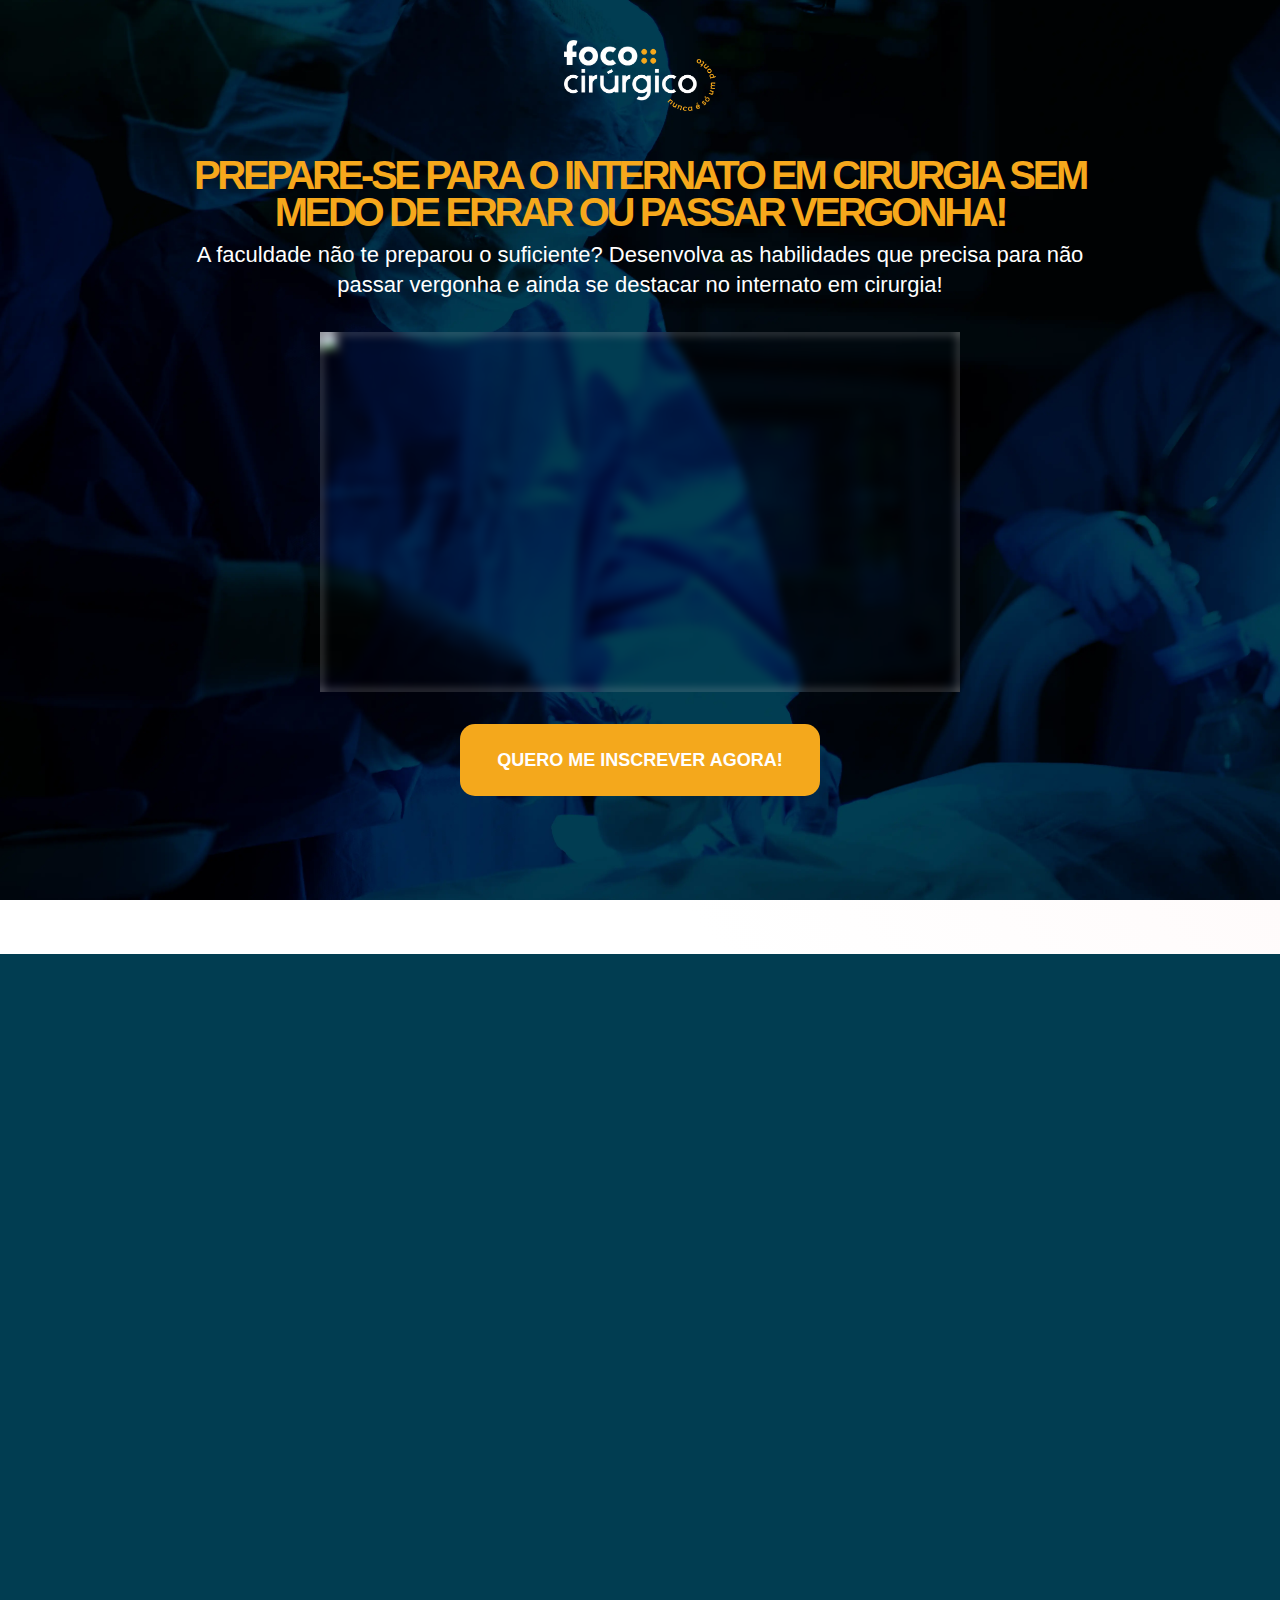
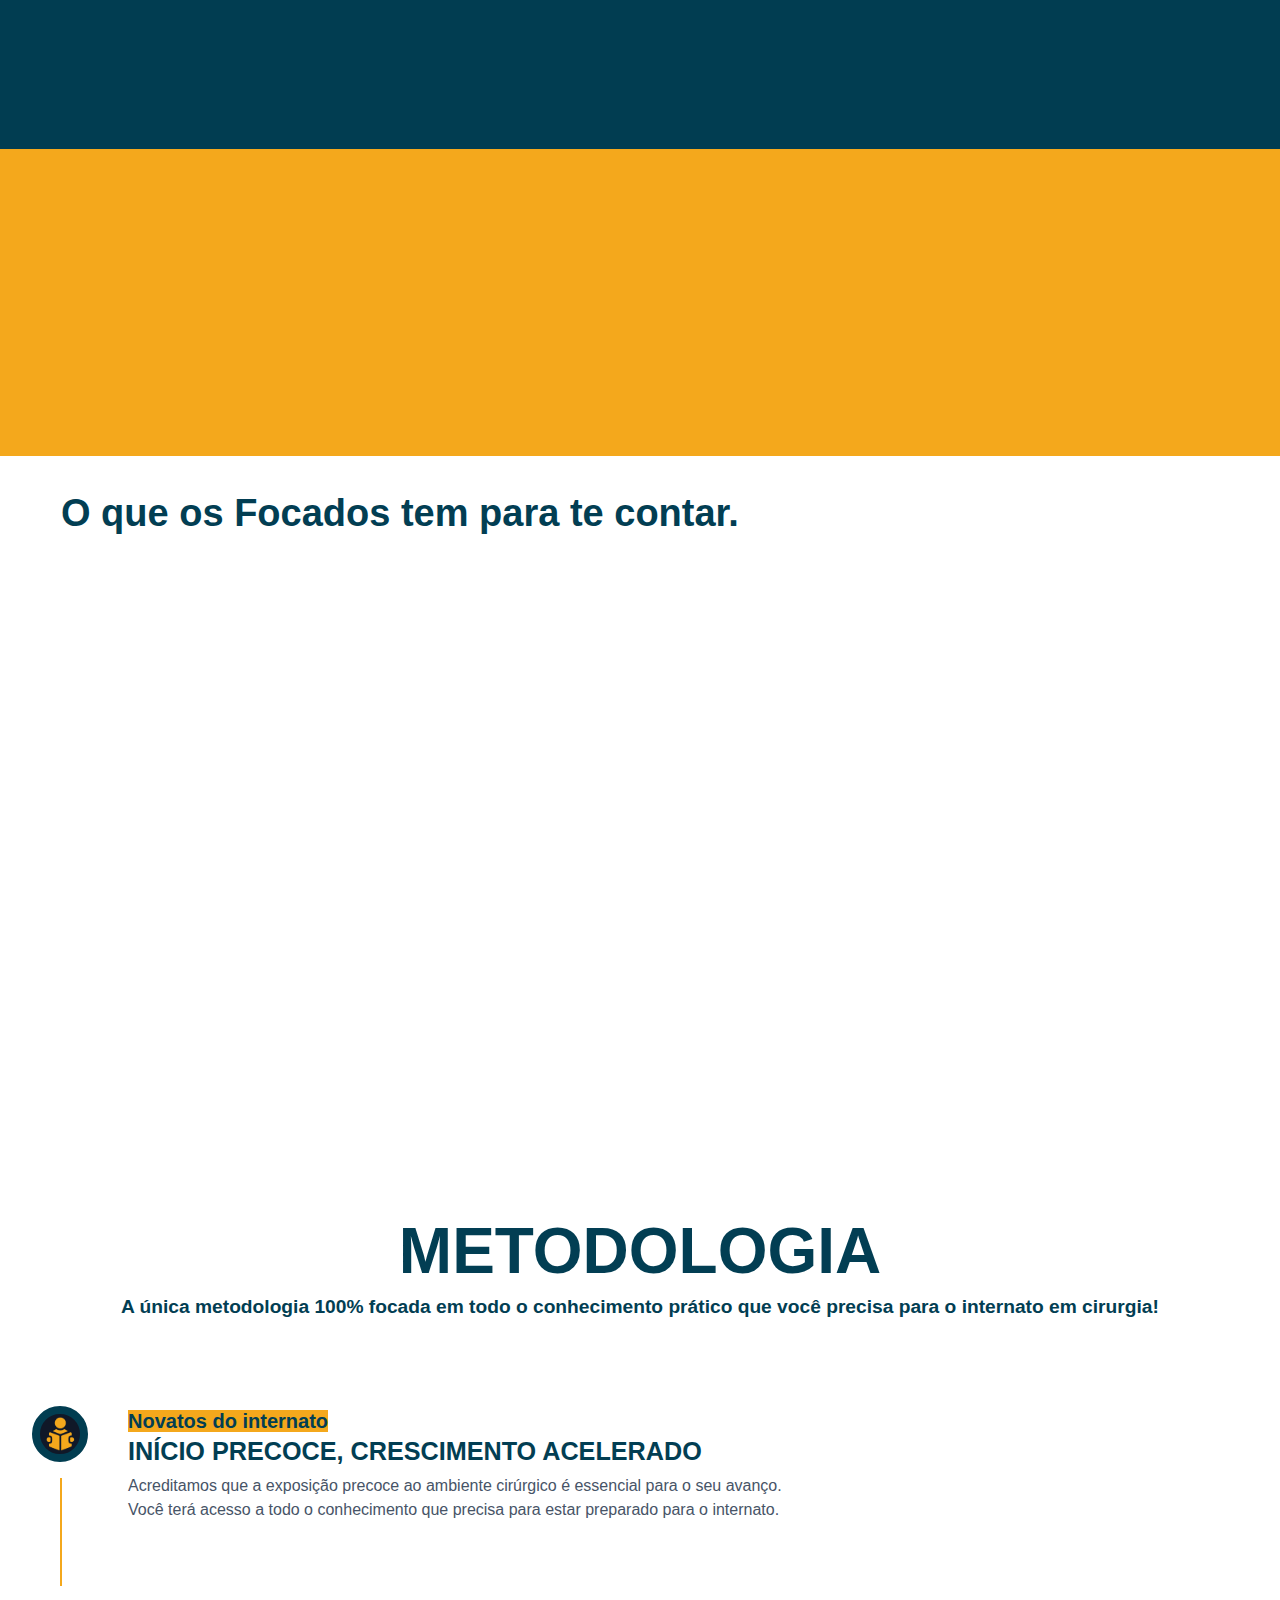
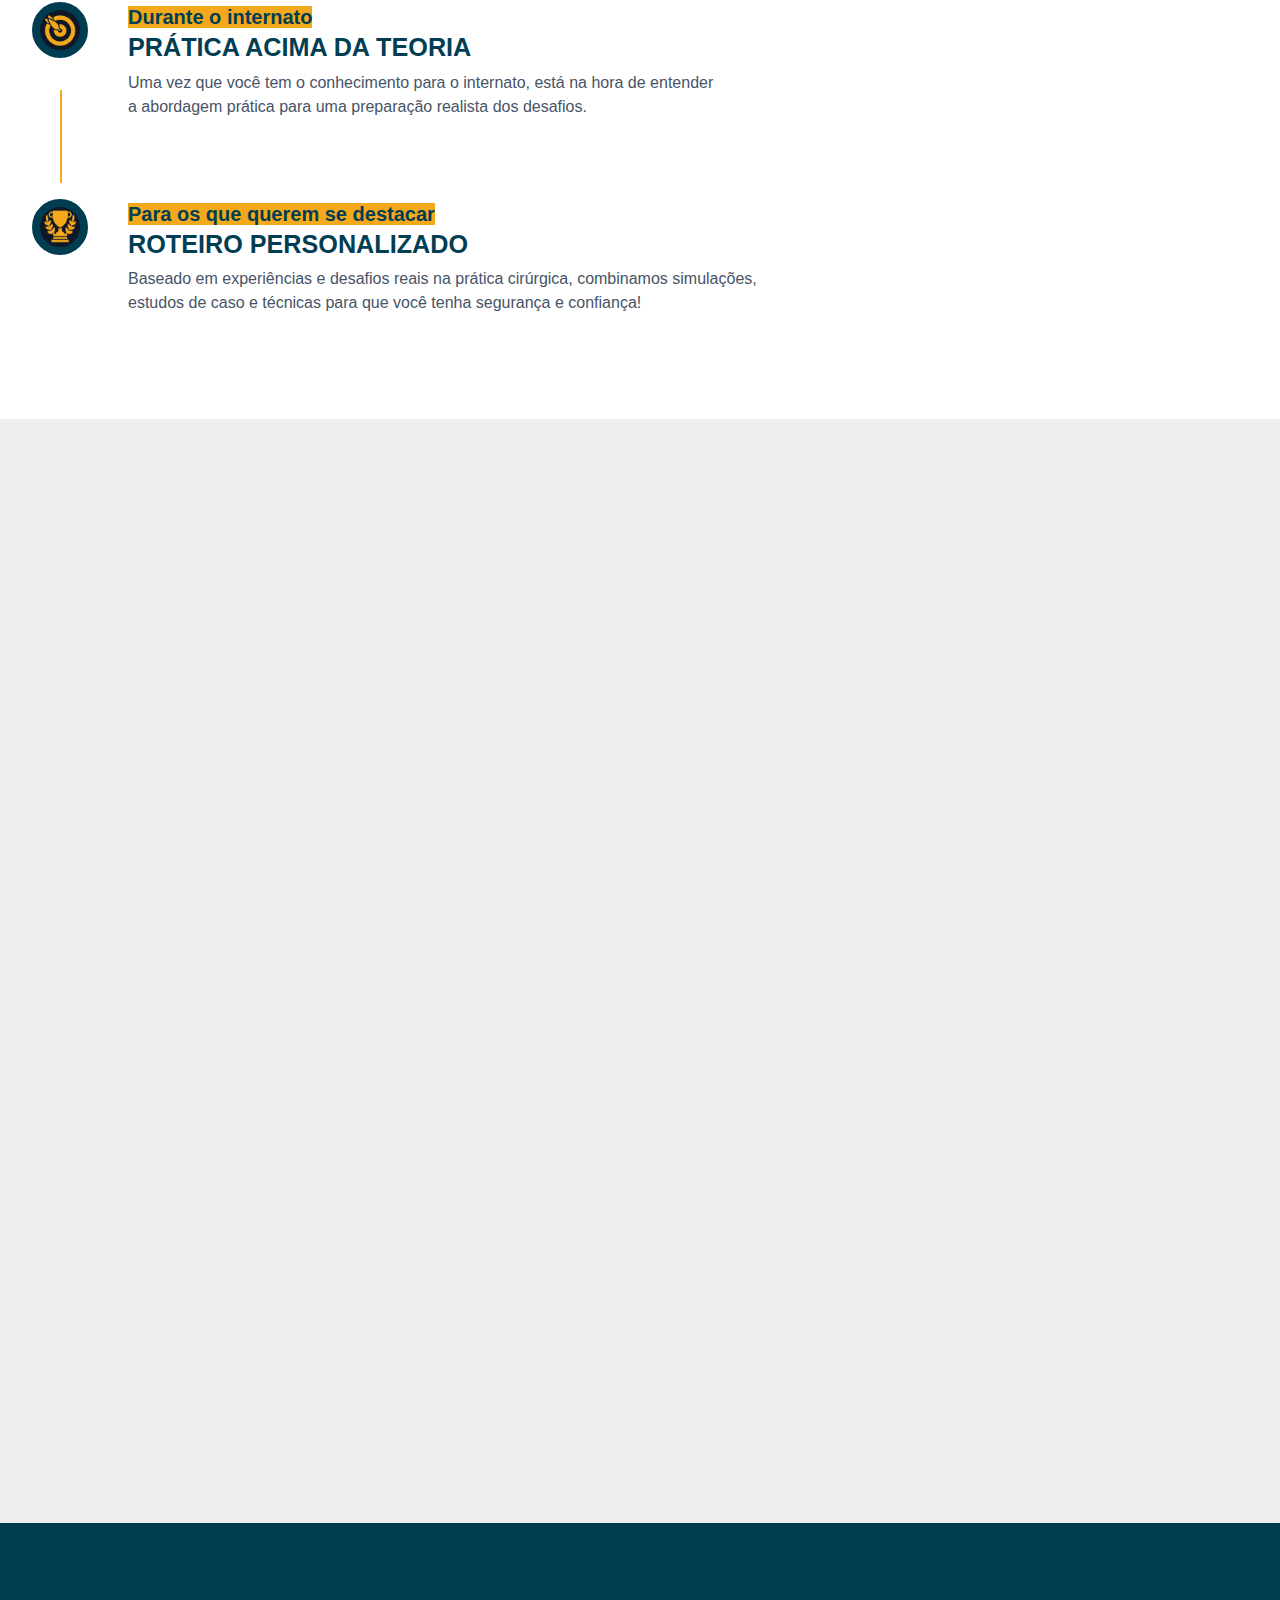
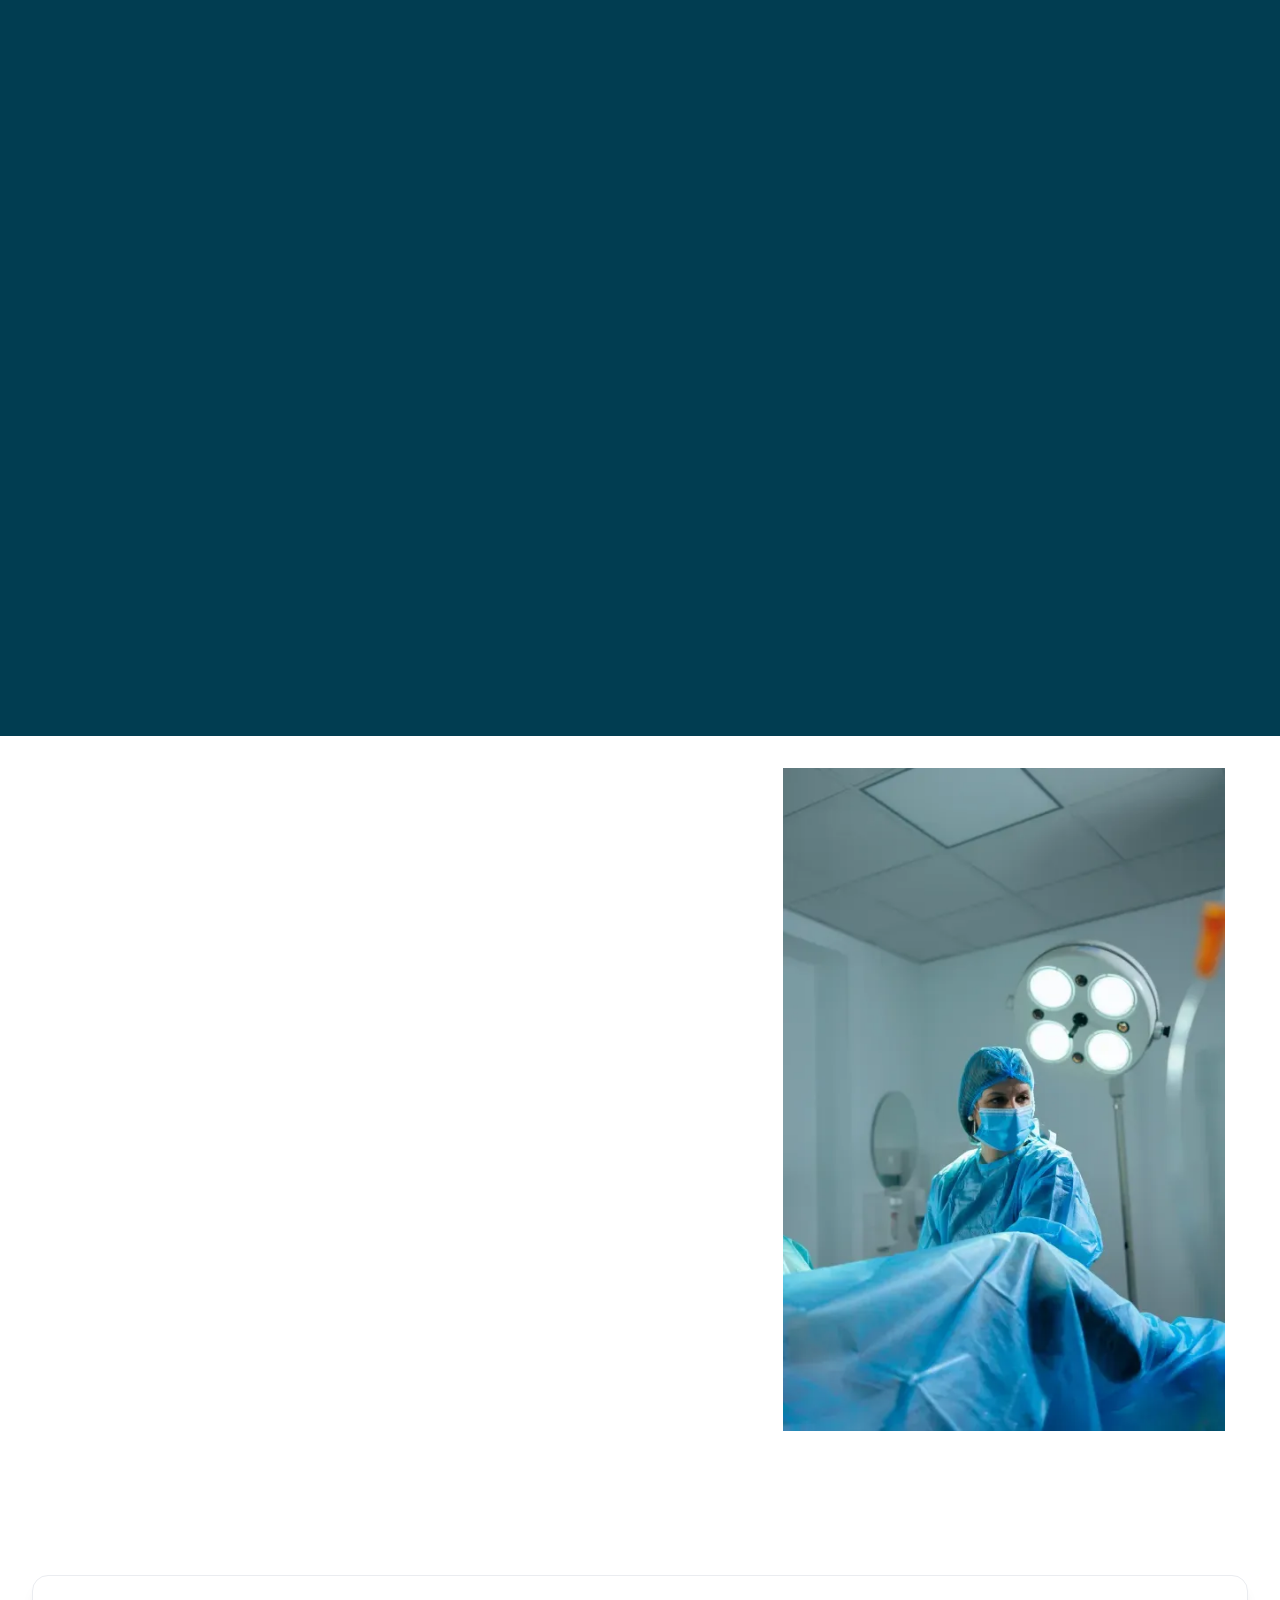
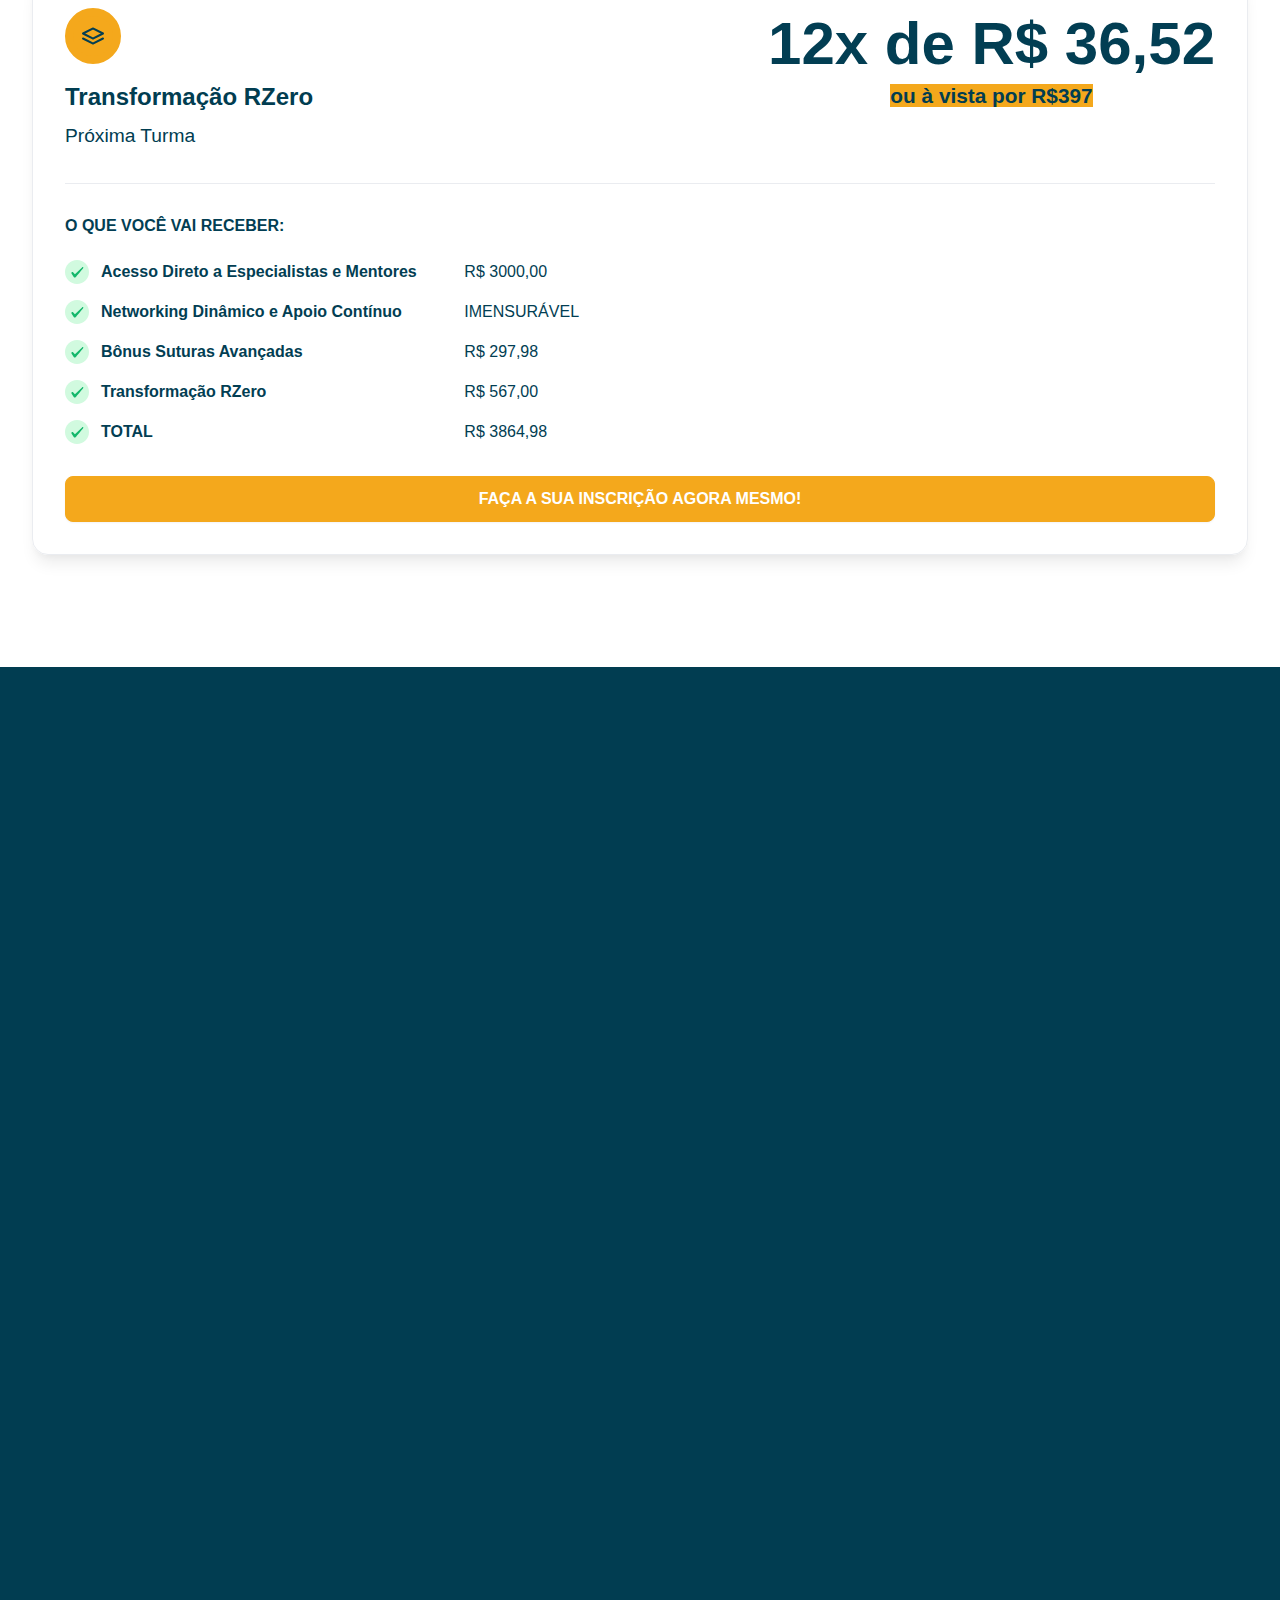
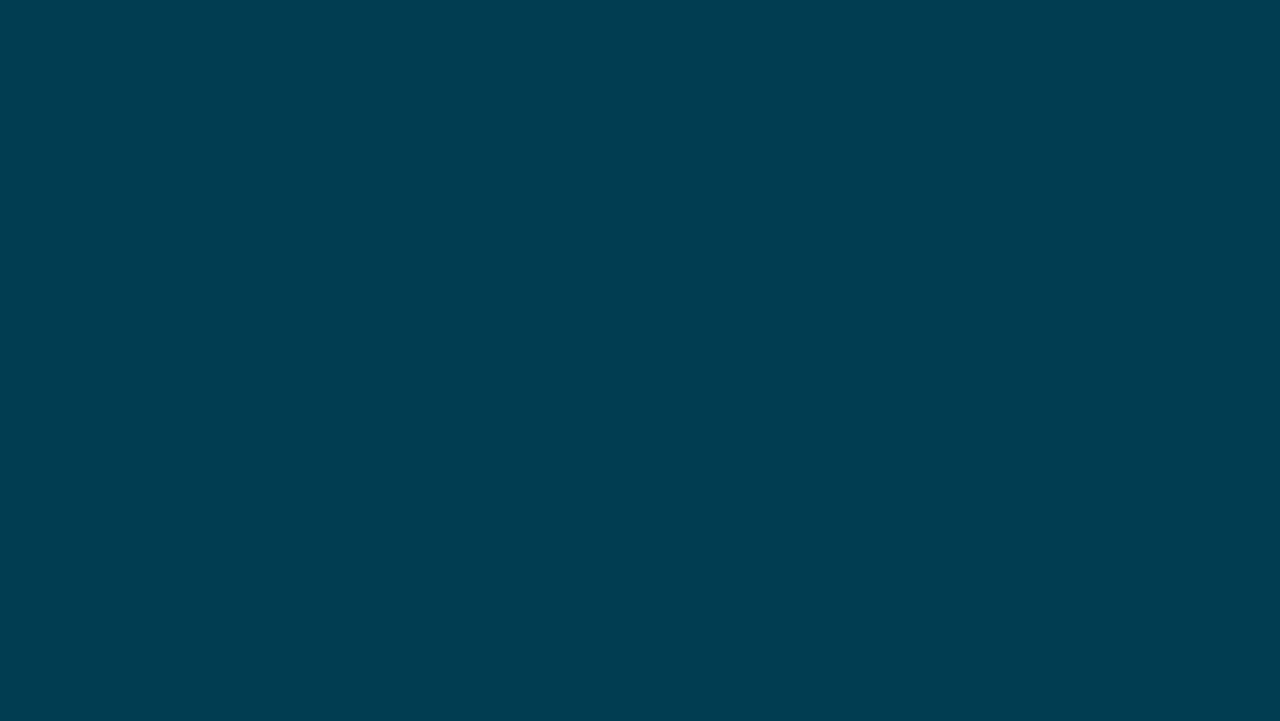
==== commit a0899b64: "add files" ====
--- a/index.html
+++ b/index.html
@@ -1,6 +1,6 @@
 <!DOCTYPE html><!--  This site was created in Webflow. https://www.webflow.com  -->
-<!--  Last Published: Fri Feb 16 2024 18:01:34 GMT+0000 (Coordinated Universal Time)  -->
-<html data-wf-page="653a5d4356749aaa6b77127d" data-wf-site="6512dd0759467454feb16a10">
+<!--  Last Published: Fri Mar 01 2024 20:23:24 GMT+0000 (Coordinated Universal Time)  -->
+<html data-wf-page="65e0bbe1dc2faee13196694b" data-wf-site="65e0bbe1dc2faee13196694f">
 <head>
   <meta charset="utf-8">
   <title>Foco Cirúrgico | Educação Médica</title>
@@ -10,11 +10,11 @@
   <meta content="Webflow" name="generator">
   <link href="css/normalize.css" rel="stylesheet" type="text/css">
   <link href="css/webflow.css" rel="stylesheet" type="text/css">
-  <link href="css/foco-cirurgico.webflow.css" rel="stylesheet" type="text/css">
+  <link href="css/fococirurgicotransformacaorzero.webflow.css" rel="stylesheet" type="text/css">
   <link href="https://fonts.googleapis.com" rel="preconnect">
   <link href="https://fonts.gstatic.com" rel="preconnect" crossorigin="anonymous">
   <script src="https://ajax.googleapis.com/ajax/libs/webfont/1.6.26/webfont.js" type="text/javascript"></script>
-  <script type="text/javascript">WebFont.load({  google: {    families: ["Open Sans:300,300italic,400,400italic,600,600italic,700,700italic,800,800italic"]  }});</script>
+  <script type="text/javascript">WebFont.load({  google: {    families: ["Open Sans:300,300italic,400,400italic,600,600italic,700,700italic,800,800italic","Montserrat:100,100italic,200,200italic,300,300italic,400,400italic,500,500italic,600,600italic,700,700italic,800,800italic,900,900italic"]  }});</script>
   <script type="text/javascript">!function(o,c){var n=c.documentElement,t=" w-mod-";n.className+=t+"js",("ontouchstart"in o||o.DocumentTouch&&c instanceof DocumentTouch)&&(n.className+=t+"touch")}(window,document);</script>
   <link href="images/favicon.png" rel="shortcut icon" type="image/x-icon">
   <link href="images/webclip.png" rel="apple-touch-icon">
@@ -25,35 +25,21 @@
     <div class="inner-linear"></div>
     <div data-w-id="0d01b25a-a1e2-bafc-b4ec-1a40765b810e" class="preview-banner">
       <figure class="container-2"><img src="images/Foco-Cirurgico---Colorida-02---Vertical---Com-Tagline-1.png" loading="lazy" width="152" sizes="152px" alt="" srcset="images/Foco-Cirurgico---Colorida-02---Vertical---Com-Tagline-1-p-500.png 500w, images/Foco-Cirurgico---Colorida-02---Vertical---Com-Tagline-1-p-800.png 800w, images/Foco-Cirurgico---Colorida-02---Vertical---Com-Tagline-1-p-1080.png 1080w, images/Foco-Cirurgico---Colorida-02---Vertical---Com-Tagline-1.png 1750w" class="image-18">
-        <div class="preview-banner-content-wrap">
-          <div class="preview-banner-details-wrap">
-            <h1 class="preview-banner-title"><span class="text-span-2">Prepare-se para a próxima fase da sua carreira cirúrgica em apenas 6 semanas<strong>!</strong></span></h1>
-            <p class="paragraph">Desenvolva habilidades essenciais para se destacar durante o internato</p>
-            <div class="html-embed w-embed w-script">
-              <div id="vid_657c44e661a4e8000911cb89" style="position:relative;width:100%;padding: 56.25% 0 0;"><img id="thumb_657c44e661a4e8000911cb89" src="https://images.converteai.net/b1a8dbf4-bb0a-49af-a6f3-b395749d261c/players/657c44e661a4e8000911cb89/thumbnail.jpg" style="position:absolute;top:0;left:0;width:100%;height:100%;object-fit:cover;display:block;">
-                <div id="backdrop_657c44e661a4e8000911cb89" style="position:absolute;top:0;width:100%;height:100%;-webkit-backdrop-filter:blur(5px);backdrop-filter:blur(5px);"></div>
-              </div>
-              <script type="text/javascript" id="scr_657c44e661a4e8000911cb89">var s=document.createElement("script");s.src="https://scripts.converteai.net/b1a8dbf4-bb0a-49af-a6f3-b395749d261c/players/657c44e661a4e8000911cb89/player.js",s.async=!0,document.head.appendChild(s);</script>
-            </div>
-            <div class="brix---card">
-              <div class="div-block-63"></div>
-              <div data-w-id="2316e158-9260-f1a7-4284-930003c605ce" style="opacity:0" class="brix---pricing-content-v5">
-                <div id="price" class="brix---text-center-2"><img src="images/logo-rzo.webp" srcset="images/logo-rzo-p-500.webp 500w, images/logo-rzo-p-800.webp 800w, images/logo-rzo.webp 892w" width="402" sizes="(max-width: 479px) 100vw, 402px" alt="" class="brix---mg-bottom-24px">
-                  <div class="brix---mg-bottom-24px">
-                    <div class="brix---mg-bottom-8px">
-                      <div class="brix---color-neutral-803">
-                        <div class="brix---dissssplay-3-copy">De: R$ 567,00 por</div>
-                        <div class="uui-pricing08_price"><span class="text-span"><strong><sub class="subscript">12x</sub></strong></span> R$36,52</div>
-                        <div class="brix---display-3-copy-2"><strong class="bold-text-49">Ou à vista por R$ 397</strong></div>
-                      </div>
-                    </div>
-                  </div>
-                  <a data-w-id="2316e158-9260-f1a7-4284-930003c605df" href="https://fococirurgico.engaged.com.br/checkout/transformacao-rzero/online/inscricao/inscreva-se" target="_blank" class="brix---btn-primary-full-width w-button">QUERO ME INSCREVER AGORA!</a>
-                </div>
-              </div>
-            </div>
-          </div>
-        </div>
+        <div class="div-block-65">
+          <h1 class="preview-banner-title"><span class="text-span-2">Prepare-se para o internato em cirurgia sem medo de errar ou passar vergonha!</span></h1>
+          <p class="paragraph"> A faculdade não te preparou o suficiente? Desenvolva as habilidades que precisa para não passar vergonha e ainda se destacar no internato em cirurgia!</p>
+          <div class="uui-space-medium-2"></div>
+        </div>
+        <div class="div-block-64">
+          <div class="html-embed w-embed w-script">
+            <div id="vid_657c44e661a4e8000911cb89" style="position:relative;width:100%;padding: 56.25% 0 0;"><img id="thumb_657c44e661a4e8000911cb89" src="https://images.converteai.net/b1a8dbf4-bb0a-49af-a6f3-b395749d261c/players/657c44e661a4e8000911cb89/thumbnail.jpg" style="position:absolute;top:0;left:0;width:100%;height:100%;object-fit:cover;display:block;">
+              <div id="backdrop_657c44e661a4e8000911cb89" style="position:absolute;top:0;width:100%;height:100%;-webkit-backdrop-filter:blur(5px);backdrop-filter:blur(5px);"></div>
+            </div>
+            <script type="text/javascript" id="scr_657c44e661a4e8000911cb89">var s=document.createElement("script");s.src="https://scripts.converteai.net/b1a8dbf4-bb0a-49af-a6f3-b395749d261c/players/657c44e661a4e8000911cb89/player.js",s.async=!0,document.head.appendChild(s);</script>
+          </div>
+        </div>
+        <div class="uui-space-medium-2"></div>
+        <a data-w-id="2316e158-9260-f1a7-4284-930003c605df" href="https://fococirurgico.engaged.com.br/checkout/transformacao-rzero/online/inscricao/inscreva-se" target="_blank" class="brix---btn-primary-full-width w-button">QUERO ME INSCREVER AGORA!</a>
       </figure>
     </div>
     <div class="brix---section-hero-short">
@@ -61,158 +47,150 @@
         <div class="brix---flex-card---image-wrapper">
           <div data-w-id="820381b6-dfc9-4feb-90ea-462a2def0de3" style="-webkit-transform:translate3d(0, 10%, 0) scale3d(1, 1, 1) rotateX(0) rotateY(0) rotateZ(0) skew(0, 0);-moz-transform:translate3d(0, 10%, 0) scale3d(1, 1, 1) rotateX(0) rotateY(0) rotateZ(0) skew(0, 0);-ms-transform:translate3d(0, 10%, 0) scale3d(1, 1, 1) rotateX(0) rotateY(0) rotateZ(0) skew(0, 0);transform:translate3d(0, 10%, 0) scale3d(1, 1, 1) rotateX(0) rotateY(0) rotateZ(0) skew(0, 0);opacity:0" class="brix---card-over-image">
             <div class="brix---color-neutral-815">
-              <h1 class="brix---heading-h1-size-2">Esse curso é perfeito para você que</h1>
+              <h1 class="brix---heading-h1-size-2 div-block-64">Esse curso é perfeito para você que</h1>
             </div>
             <div class="brix---mg-bottom-40px">
               <div class="brix---color-neutral-814">
-                <p class="brix---paragraph-default-10">→ É iniciante na cirurgia e deseja destravar as oportunidades para iniciar com sucesso nessa carreira, sem passar vergonha;<br><br>→ Busca entender por completo a estrutura física do centro cirúrgico;<br><br>→ Sente que a insegurança e a falta de oportunidades práticas estão barrando seu avanço profissional na área cirúrgica;<br><br>→ Deseja um curso que aborde os aspectos práticos da carreira cirúrgica, indo muito além da teoria;</p>
-              </div>
-            </div>
-          </div>
-          <div data-w-id="820381b6-dfc9-4feb-90ea-462a2def0df1" style="opacity:0" class="brix---img-below-card"><img src="images/equipe-de-cirurgioes-operacionais-1.webp" alt="" sizes="(max-width: 479px) 92vw, (max-width: 767px) 97vw, (max-width: 1279px) 98vw, 976px" srcset="images/equipe-de-cirurgioes-operacionais-1-p-500.webp 500w, images/equipe-de-cirurgioes-operacionais-1-p-800.webp 800w, images/equipe-de-cirurgioes-operacionais-1-p-1080.webp 1080w, images/equipe-de-cirurgioes-operacionais-1-p-1600.webp 1600w, images/equipe-de-cirurgioes-operacionais-1-p-2000.webp 2000w, images/equipe-de-cirurgioes-operacionais-1-p-2600.webp 2600w, images/equipe-de-cirurgioes-operacionais-1-p-3200.webp 3200w, images/equipe-de-cirurgioes-operacionais-1.webp 6016w" class="brix---border-radius-24px"></div>
+                <p class="brix---paragraph-default-10">→ Está prestes a entrar no internato e está se sentindo despreparado;<br><br>→ Está no rodízio no internato e precisa desenvolver habilidades para conseguir destaque;<br><br>→ Vai entrar na residência em cirurgia e ainda sente insegurança;<br><br>→ Deseja se desenvolver nos aspectos práticos da carreira cirúrgica, indo muito além da teoria;</p>
+              </div>
+            </div>
+          </div>
+          <div data-w-id="820381b6-dfc9-4feb-90ea-462a2def0df1" style="opacity:0" class="brix---img-below-card"><img src="images/equipe-de-cirurgioes-operacionais-1.webp" alt="" sizes="(max-width: 479px) 95vw, (max-width: 767px) 97vw, (max-width: 1279px) 98vw, 976px" srcset="images/equipe-de-cirurgioes-operacionais-1-p-500.webp 500w, images/equipe-de-cirurgioes-operacionais-1-p-800.webp 800w, images/equipe-de-cirurgioes-operacionais-1-p-1080.webp 1080w, images/equipe-de-cirurgioes-operacionais-1-p-1600.webp 1600w, images/equipe-de-cirurgioes-operacionais-1-p-2000.webp 2000w, images/equipe-de-cirurgioes-operacionais-1-p-2600.webp 2600w, images/equipe-de-cirurgioes-operacionais-1-p-3200.webp 3200w, images/equipe-de-cirurgioes-operacionais-1.webp 6016w" class="brix---border-radius-24px"></div>
         </div>
       </div>
       <div data-w-id="820381b6-dfc9-4feb-90ea-462a2def0df3" style="opacity:0" class="brix---floating-image-hero-v1---2"><img src="images/blob-brix-templates.svg" alt="" class="brix---opacity-10"></div>
       <div data-w-id="820381b6-dfc9-4feb-90ea-462a2def0df5" style="opacity:0" class="brix---floating-image-hero-v1---1"><img src="images/blob-brix-templates.svg" alt="" class="brix---opacity-20"></div>
     </div>
-    <section class="section-13">
-      <h1 class="heading-5">Estes são alguns depoimentos de nossos alunos</h1>
-      <div class="w-layout-blockcontainer w-container">
-        <div id="w-node-d5b9a746-42e6-557f-8599-08ea68823c9e-6b77127d" class="w-layout-layout quick-stack wf-layout-layout">
-          <div id="w-node-d5b9a746-42e6-557f-8599-08ea68823c9f-6b77127d" class="w-layout-cell"><img src="images/d1.webp" loading="lazy" width="363" sizes="(max-width: 479px) 100vw, 363px" alt="" srcset="images/d1-p-500.webp 500w, images/d1-p-800.webp 800w, images/d1.webp 1049w" class="image-17"></div>
-          <div id="w-node-d5b9a746-42e6-557f-8599-08ea68823ca0-6b77127d" class="w-layout-cell"><img src="images/d2.webp" loading="lazy" width="350" sizes="(max-width: 479px) 100vw, 350px" alt="" srcset="images/d2-p-500.webp 500w, images/d2-p-800.webp 800w, images/d2.webp 1080w" class="image-17"></div>
-          <div id="w-node-_24a7c691-0530-afad-21ba-2fb8d3abc203-6b77127d" class="w-layout-cell"><img src="images/d3.webp" loading="lazy" width="348" sizes="(max-width: 479px) 100vw, 348px" alt="" srcset="images/d3-p-500.webp 500w, images/d3-p-800.webp 800w, images/d3.webp 1080w" class="image-17"></div>
-          <div id="w-node-e2a97419-4e71-5743-55f5-d25819988f27-6b77127d" class="w-layout-cell"><img src="images/d5.webp" loading="lazy" width="350" sizes="(max-width: 479px) 100vw, 350px" alt="" srcset="images/d5-p-500.webp 500w, images/d5-p-800.webp 800w, images/d5.webp 967w" class="image-17"></div>
-          <div id="w-node-b0791ca0-d83d-eccd-8830-21630daa785a-6b77127d" class="w-layout-cell"><img src="images/d7.webp" loading="lazy" width="352" sizes="(max-width: 479px) 100vw, 352px" alt="" srcset="images/d7-p-500.webp 500w, images/d7-p-800.webp 800w, images/d7.webp 828w" class="image-17"></div>
-          <div id="w-node-deae704c-483c-6054-aba7-7ab49d0641f7-6b77127d" class="w-layout-cell"><img src="images/d8.webp" loading="lazy" width="354" sizes="(max-width: 479px) 100vw, 354px" alt="" srcset="images/d8-p-500.webp 500w, images/d8-p-800.webp 800w, images/d8.webp 848w" class="image-17"></div>
-        </div>
-      </div>
-    </section>
-    <section class="section-7">
-      <div class="w-layout-blockcontainer w-container">
-        <div class="div-block-30">
-          <h1 class="heading-5">Estes são alguns depoimentos de nossos alunos</h1>
-          <div data-w-id="5e66f35c-3ed8-8edb-cd36-ecde4ba7b44c" style="opacity:0" class="columns-3 w-row">
-            <div class="column-13 w-col w-col-3">
-              <div class="div-block-29"><img src="images/d1.webp" loading="lazy" width="257" sizes="(max-width: 479px) 92vw, 100vw" alt="" srcset="images/d1-p-500.webp 500w, images/d1-p-800.webp 800w, images/d1.webp 1049w" class="image-17"></div>
-            </div>
-            <div class="column-19 w-col w-col-3">
-              <div class="div-block-31"><img src="images/d2.webp" loading="lazy" width="255" sizes="(max-width: 479px) 92vw, 100vw" alt="" srcset="images/d2-p-500.webp 500w, images/d2-p-800.webp 800w, images/d2.webp 1080w" class="image-17"></div>
-            </div>
-            <div class="column-3 w-col w-col-3">
-              <div class="div-block-31"><img src="images/d6.webp" loading="lazy" width="256" sizes="(max-width: 479px) 92vw, 100vw" alt="" srcset="images/d6-p-500.webp 500w, images/d6-p-800.webp 800w, images/d6.webp 1043w" class="image-17"></div>
-            </div>
-            <div class="column-17 w-col w-col-3">
-              <div class="div-block-31"><img src="images/d4.webp" loading="lazy" width="254" sizes="(max-width: 479px) 92vw, 100vw" alt="" srcset="images/d4-p-500.webp 500w, images/d4.webp 835w" class="image-17"></div>
-            </div>
-          </div>
-          <div data-w-id="5e66f35c-3ed8-8edb-cd36-ecde4ba7b459" style="opacity:0" class="columns-3 w-row">
-            <div class="column-18 w-col w-col-3">
-              <div class="div-block-29"><img src="images/d3.webp" loading="lazy" width="258" sizes="(max-width: 479px) 92vw, 100vw" alt="" srcset="images/d3-p-500.webp 500w, images/d3-p-800.webp 800w, images/d3.webp 1080w" class="image-17"></div>
-            </div>
-            <div class="column-16 w-col w-col-3">
-              <div class="div-block-31"><img src="images/d5.webp" loading="lazy" width="261" sizes="(max-width: 479px) 92vw, 100vw" alt="" srcset="images/d5-p-500.webp 500w, images/d5-p-800.webp 800w, images/d5.webp 967w" class="image-17"></div>
-            </div>
-            <div class="column-12 w-col w-col-3">
-              <div class="div-block-31"><img src="images/d7.webp" loading="lazy" width="263" sizes="(max-width: 479px) 92vw, 100vw" alt="" srcset="images/d7-p-500.webp 500w, images/d7-p-800.webp 800w, images/d7.webp 828w" class="image-17"></div>
-            </div>
-            <div class="column-15 w-col w-col-3">
-              <div class="div-block-31"><img src="images/d8.webp" loading="lazy" width="261" sizes="(max-width: 479px) 92vw, 100vw" alt="" srcset="images/d8-p-500.webp 500w, images/d8-p-800.webp 800w, images/d8.webp 848w" class="image-17"></div>
-            </div>
-          </div>
-          <div data-w-id="5e66f35c-3ed8-8edb-cd36-ecde4ba7b466" style="opacity:0" class="columns-3 w-row">
-            <div class="column-14 w-col w-col-3">
-              <div class="div-block-29"><img src="images/d9.webp" loading="lazy" width="257" sizes="(max-width: 479px) 92vw, 100vw" alt="" srcset="images/d9-p-500.webp 500w, images/d9.webp 540w" class="image-17"></div>
-            </div>
-            <div class="column-11 w-col w-col-3">
-              <div class="div-block-31"><img src="images/d10.webp" loading="lazy" width="258" sizes="(max-width: 479px) 92vw, 100vw" alt="" srcset="images/d10-p-500.webp 500w, images/d10.webp 694w" class="image-17"></div>
-            </div>
-            <div class="w-col w-col-3"></div>
-            <div class="w-col w-col-3"></div>
+    <section class="section-14">
+      <div data-w-id="b9e37374-d383-64f8-23ce-54a2de231897" style="opacity:0" class="walsh-container">
+        <div class="w-layout-grid walsh-main-grid-2">
+          <div id="w-node-b9e37374-d383-64f8-23ce-54a2de231899-3196694b" class="walsh-center-col">
+            <div class="walsh-inner-wrap-gap">
+              <h3 class="walsh-heading-regular">Os maiores salários médicos brasileiros chegam a</h3>
+            </div>
+            <div class="walsh-stats-number-large"><strong class="bold-text-102">R$80.000</strong></div>
+          </div>
+          <div id="w-node-b9e37374-d383-64f8-23ce-54a2de2318a1-3196694b" class="walsh-center-col">
+            <div class="walsh-inner-wrap-gap">
+              <h3 class="walsh-heading-regular">Oportunidades tão grandes quanto os ganhos</h3>
+              <div class="walsh-stats-number-large">+1,3M</div>
+              <p class="walsh-paragraph-small">cirurgias plásticas foram feitas no Brasil em 2020</p>
+            </div>
+          </div>
+          <div id="w-node-b9e37374-d383-64f8-23ce-54a2de2318a9-3196694b" class="walsh-center-col">
+            <h3 class="walsh-heading-regular">E pensa na oportunidade…</h3>
+            <p class="walsh-paragraph-small">a média nacional é de 11 cirurgiões para cada</p>
+            <div class="walsh-stats-number-large">100 mil</div>
+            <div class="walsh-inner-wrap-gap">
+              <h3 class="walsh-heading-regular">habitantes no Brasil.</h3>
+            </div>
           </div>
         </div>
       </div>
     </section>
     <div class="brix---section-7">
       <div class="brix---container-default-12 w-container">
+        <div class="brix---mg-bottom-24px-2">
+          <div class="brix---color-neutral-817">
+            <h2 class="brix---heading-h2-size-9"><strong class="bold-text-95">O que os Focados tem para te contar.</strong></h2>
+          </div>
+        </div>
         <div data-delay="4000" data-animation="slide" class="brix---slider-wrapper w-slider" data-autoplay="false" data-easing="ease" style="opacity:0" data-hide-arrows="false" data-disable-swipe="false" data-w-id="d27b6b34-9e74-23c2-d565-6097dcbbf492" data-autoplay-limit="0" data-nav-spacing="3" data-duration="500" data-infinite="true">
           <div class="brix---slider-mask-testimonial-v3 w-slider-mask">
             <div class="w-slide">
               <div class="brix---card-testimonial-v3">
-                <div class="brix---testimonial-v3-image-wrapper"><img sizes="(max-width: 479px) 91vw, (max-width: 767px) 93vw, (max-width: 991px) 310px, 548px" srcset="images/testebase-18-p-500.png 500w, images/testebase-18-p-800.png 800w, images/testebase-18.png 1080w" src="images/testebase-18.png" alt="" class="brix---image-fit-full-height"></div>
-                <div class="brix---card-content-testimonial-v3">
-                  <div class="brix---mg-bottom-40px">
-                    <div class="brix---color-neutral-819">
-                      <p class="brix---paragraph-default-12">Eu tenho certeza que, a essa altura do campeonato, você já sabe que a área da cirurgia é uma das que mais gera rendimentos na medicina, não é mesmo? Mas, será que você tem ideia do quanto?<br><br>Vamos aos números: no topo da lista, os cirurgiões plásticos brasileiros desfrutam de um rendimento médio mensal impressionante de R$ 19.000, com potencial para alcançar cifras ainda mais elevadas. Seguindo de perto, médicos cirurgiões e ortopedistas iniciam suas carreiras com salários médios de R$ 16.000 e R$ 15.000, respectivamente. Já imaginou o impacto disso na sua vida?</p>
-                    </div>
-                  </div>
-                </div>
+                <div class="brix---testimonial-v3-image-wrapper"><img width="513" sizes="(max-width: 479px) 90vw, (max-width: 767px) 87vw, (max-width: 991px) 52vw, 513px" alt="" src="images/1.webp" srcset="images/1-p-500.webp 500w, images/1-p-800.webp 800w, images/1.webp 1080w" class="brix---image-fit-full-height"></div>
+                <div class="brix---testimonial-v3-image-wrapper"><img width="464" sizes="(max-width: 479px) 90vw, (max-width: 767px) 87vw, (max-width: 991px) 47vw, 464px" alt="" src="images/2.webp" srcset="images/2-p-500.webp 500w, images/2-p-800.webp 800w, images/2.webp 1080w" class="brix---image-fit-full-height"></div>
               </div>
             </div>
             <div class="w-slide">
               <div class="brix---card-testimonial-v3">
-                <div class="brix---testimonial-v3-image-wrapper"><img sizes="(max-width: 479px) 91vw, (max-width: 767px) 93vw, (max-width: 991px) 310px, 548px" srcset="images/testebase-19-p-500.png 500w, images/testebase-19-p-800.png 800w, images/testebase-19.png 1080w" src="images/testebase-19.png" alt="" class="brix---image-fit-full-height"></div>
-                <div class="brix---card-content-testimonial-v3">
-                  <div class="brix---mg-bottom-40px">
-                    <div class="brix---color-neutral-819">
-                      <p class="brix---paragraph-default-12">E as oportunidades são tão grandes quanto os ganhos. Em 2020, o Brasil registrou mais de 1,3 milhão de cirurgias plásticas, posicionando-se como o segundo maior realizador desses procedimentos no mundo, atrás apenas dos Estados Unidos. Este é um mercado em expansão, um terreno fértil para cirurgiões aspirantes como você.</p>
-                      <h3 class="brix---heading-h3-size-3">E você? Está pronto para começar essa jornada transformadora?</h3>
-                    </div>
-                  </div>
-                </div>
-              </div>
-            </div>
-          </div>
-          <div class="brix---btn-slider-arrow-right---top-left w-slider-arrow-left"><img src="images/left-arrow-line-icon-elements-brix-templates.svg" loading="lazy" alt="Icon - Elements Webflow Library - BRIX Templates"></div>
-          <div class="brix---btn-slider-arrow-right---top-right w-slider-arrow-right"><img src="images/right-arrow-line-icon-elements-brix-templates.svg" loading="lazy" alt="Icon - Elements Webflow Library - BRIX Templates"></div>
+                <div class="brix---card-testimonial-v3">
+                  <div class="brix---testimonial-v3-image-wrapper"><img sizes="(max-width: 479px) 89vw, (max-width: 767px) 87vw, (max-width: 991px) 55vw, 548px" srcset="images/3-p-500.webp 500w, images/3-p-800.webp 800w, images/3.webp 1080w" alt="" src="images/3.webp" class="brix---image-fit-full-height"></div>
+                  <div class="brix---testimonial-v3-image-wrapper"><img sizes="(max-width: 479px) 89vw, (max-width: 767px) 87vw, (max-width: 991px) 55vw, 548px" srcset="images/4-p-500.webp 500w, images/4-p-800.webp 800w, images/4.webp 1080w" alt="" src="images/4.webp" class="brix---image-fit-full-height"></div>
+                </div>
+              </div>
+            </div>
+            <div class="w-slide">
+              <div class="brix---card-testimonial-v3">
+                <div class="brix---testimonial-v3-image-wrapper"><img width="502" sizes="(max-width: 479px) 90vw, (max-width: 767px) 87vw, (max-width: 991px) 51vw, 502px" alt="" src="images/5.webp" srcset="images/5-p-500.webp 500w, images/5-p-800.webp 800w, images/5.webp 1080w" class="brix---image-fit-full-height"></div>
+                <div class="brix---testimonial-v3-image-wrapper"><img sizes="(max-width: 479px) 90vw, (max-width: 767px) 87vw, (max-width: 991px) 55vw, 548px" srcset="images/6-p-500.webp 500w, images/6-p-800.webp 800w, images/6.webp 1080w" alt="" src="images/6.webp" class="brix---image-fit-full-height"></div>
+              </div>
+            </div>
+            <div class="w-slide">
+              <div class="brix---card-testimonial-v3">
+                <div class="brix---testimonial-v3-image-wrapper"><img width="502" sizes="(max-width: 479px) 90vw, (max-width: 767px) 87vw, (max-width: 991px) 51vw, 502px" alt="" src="images/7.webp" srcset="images/7-p-500.webp 500w, images/7-p-800.webp 800w, images/7.webp 1080w" class="brix---image-fit-full-height"></div>
+                <div class="brix---testimonial-v3-image-wrapper"><img sizes="(max-width: 479px) 90vw, (max-width: 767px) 87vw, (max-width: 991px) 55vw, 548px" srcset="images/8-p-500.webp 500w, images/8-p-800.webp 800w, images/8.webp 1080w" alt="" src="images/8.webp" class="brix---image-fit-full-height"></div>
+              </div>
+            </div>
+          </div>
+          <div class="brix---btn-slider-arrow-right---top-left w-slider-arrow-left"><img loading="lazy" src="images/left-arrow-line-icon-elements-brix-templates.svg" alt="Icon - Elements Webflow Library - BRIX Templates"></div>
+          <div class="brix---btn-slider-arrow-right---top-right w-slider-arrow-right"><img loading="lazy" src="images/right-arrow-line-icon-elements-brix-templates.svg" alt="Icon - Elements Webflow Library - BRIX Templates"></div>
           <div class="brix---hidden-desktop w-slider-nav w-round"></div>
         </div>
       </div>
     </div>
-    <section>
-      <section class="uui-section_layout21">
-        <div class="uui-page-padding-7">
-          <div class="uui-container-large-2">
-            <div class="uui-padding-vertical-xhuge-13">
-              <div class="w-layout-grid uui-layout20_component-copy">
-                <div data-w-id="345d9146-0db8-18a6-416d-4b2fbee86078" style="opacity:0" class="uui-layout21_content-left">
-                  <h2 class="uui-heading-medium-6">Nossa metodologia no curso &#x27;Transformação Rzero&#x27;</h2>
-                  <div class="uui-heading-subheading-6">é inovadora e específica para aspirantes a cirurgiões, diferenciando-se por três pilares fundamentais:</div>
-                </div>
-                <div data-w-id="345d9146-0db8-18a6-416d-4b2fbee8607d" style="opacity:0" class="uui-layout21_content-right">
-                  <div class="uui-layout21_item-list">
-                    <div id="w-node-_345d9146-0db8-18a6-416d-4b2fbee8607f-6b77127d" class="uui-layout21_item">
-                      <div class="uui-layout21_item-icon-wrapper">
-                        <div class="uui-icon-1x1-xsmall-2 w-embed"><svg width="currentWidth" height="currentHeight" viewbox="0 0 28 28" fill="none" xmlns="http://www.w3.org/2000/svg">
-                            <path d="M0 14C0 6.26801 6.26801 0 14 0V0C21.732 0 28 6.26801 28 14V14C28 21.732 21.732 28 14 28V28C6.26801 28 0 21.732 0 14V14Z" fill="#FFFFFF"></path>
-                            <path fill-rule="evenodd" clip-rule="evenodd" d="M19.9457 8.62169L11.5923 16.6834L9.37568 14.315C8.96734 13.93 8.32568 13.9067 7.85901 14.2334C7.40401 14.5717 7.27568 15.1667 7.55568 15.645L10.1807 19.915C10.4373 20.3117 10.8807 20.5567 11.3823 20.5567C11.8607 20.5567 12.3157 20.3117 12.5723 19.915C12.9923 19.3667 21.0073 9.81169 21.0073 9.81169C22.0573 8.73836 20.7857 7.79336 19.9457 8.61002V8.62169Z" fill="#f4a81c"></path>
-                          </svg></div>
+    <section class="uui-section_layout32">
+      <div class="uui-page-padding-11">
+        <div class="uui-container-large-4">
+          <div class="uui-padding-vertical-xhuge-18">
+            <div class="uui-layout32_content-left">
+              <h2 class="uui-heading-medium-8">METODOLOGIA</h2>
+              <div class="uui-heading-subheading-7">A única metodologia 100% focada em todo o conhecimento prático que você precisa para o internato em cirurgia!</div>
+              <div class="uui-space-medium-3"></div>
+            </div>
+            <div class="w-layout-grid uui-layout32_component">
+              <div class="uui-layout32_content-right">
+                <div data-w-id="325505f9-38bf-0a05-d355-5b0b5f284cd8" class="uui-layout32_timeline-wrapper">
+                  <div class="uui-layout32_progress-bar-wrapper">
+                    <div class="uui-layout32_progress-bar"></div>
+                  </div>
+                  <div data-w-id="325505f9-38bf-0a05-d355-5b0b5f284cdb" class="w-layout-grid uui-layout32_timeline-step">
+                    <div class="uui-layout32_timeline-left">
+                      <div class="uui-layout32_timeline-icon-wrapper">
+                        <div class="uui-icon-featured-outline-large-3"><img src="images/Icons_part1-02.webp" loading="lazy" width="53" alt=""></div>
                       </div>
-                      <div class="uui-layout21_item-text-wrapper">
-                        <div class="uui-text-size-large-6"><strong>Prática Acima da Teoria:</strong> Enquanto a maioria dos cursos foca em teoria, nós priorizamos a prática. Você estará no centro cirúrgico desde o início, desenvolvendo habilidades reais sob a orientação de cirurgiões experientes. Essa abordagem prática assegura uma aprendizagem mais efetiva e uma preparação realista para os desafios da carreira.</div>
+                    </div>
+                    <div class="uui-layout32_timeline-right">
+                      <h3 class="uui-heading-xxsmall-5"><strong class="bold-text-103">Novatos do internato</strong></h3>
+                      <h3 class="walsh-heading-metodolo"><strong class="bold-text-107">Início precoce, crescimento acelerado</strong></h3>
+                      <div class="uui-layout32_text-wrapper">
+                        <div class="uui-space-xxsmall-3"></div>
+                        <div class="uui-text-size-medium-11">Acreditamos que a exposição precoce ao ambiente cirúrgico é essencial para o seu avanço.<br>Você terá acesso a todo o conhecimento que precisa para estar preparado para o internato.</div>
                       </div>
                     </div>
-                    <div id="w-node-_345d9146-0db8-18a6-416d-4b2fbee86087-6b77127d" class="uui-layout21_item">
-                      <div class="uui-layout21_item-icon-wrapper">
-                        <div class="uui-icon-1x1-xsmall-2 w-embed"><svg width="currentWidth" height="currentHeight" viewbox="0 0 28 28" fill="none" xmlns="http://www.w3.org/2000/svg">
-                            <path d="M0 14C0 6.26801 6.26801 0 14 0V0C21.732 0 28 6.26801 28 14V14C28 21.732 21.732 28 14 28V28C6.26801 28 0 21.732 0 14V14Z" fill="#FFFFFF"></path>
-                            <path fill-rule="evenodd" clip-rule="evenodd" d="M19.9457 8.62169L11.5923 16.6834L9.37568 14.315C8.96734 13.93 8.32568 13.9067 7.85901 14.2334C7.40401 14.5717 7.27568 15.1667 7.55568 15.645L10.1807 19.915C10.4373 20.3117 10.8807 20.5567 11.3823 20.5567C11.8607 20.5567 12.3157 20.3117 12.5723 19.915C12.9923 19.3667 21.0073 9.81169 21.0073 9.81169C22.0573 8.73836 20.7857 7.79336 19.9457 8.61002V8.62169Z" fill="#f4a81c"></path>
-                          </svg></div>
+                  </div>
+                  <div data-w-id="325505f9-38bf-0a05-d355-5b0b5f284ce7" class="w-layout-grid uui-layout32_timeline-step">
+                    <div class="uui-layout32_timeline-left">
+                      <div class="uui-layout32_timeline-icon-wrapper">
+                        <div class="uui-layout32_timeline-icon-wrapper">
+                          <div class="uui-icon-featured-outline-large-3"><img src="images/Icons_part1-04.webp" loading="lazy" alt=""></div>
+                        </div>
                       </div>
-                      <div class="uui-layout21_item-text-wrapper">
-                        <div class="uui-text-size-large-6"><strong>Início Precoce, Crescimento Acelerado:</strong> Nós acreditamos que a experiência prática não deve ser postergada. A exposição precoce ao ambiente cirúrgico é essencial para desenvolver competências avançadas e construir uma base sólida para sua carreira. Essa visão orienta toda a nossa metodologia, proporcionando um avanço significativo desde os estágios iniciais.</div>
+                    </div>
+                    <div class="uui-layout32_timeline-right">
+                      <h3 class="uui-heading-xxsmall-5"><strong class="bold-text-104">Durante o internato</strong></h3>
+                      <h3 class="walsh-heading-metodolo"><strong>Prática acima da teoria</strong></h3>
+                      <div class="uui-layout32_text-wrapper">
+                        <div class="uui-space-xxsmall-3"></div>
+                        <div class="uui-text-size-medium-11">Uma vez que você tem o conhecimento para o internato, está na hora de entender <br>a abordagem prática para uma preparação realista dos desafios.</div>
                       </div>
                     </div>
-                    <div id="w-node-_345d9146-0db8-18a6-416d-4b2fbee8608f-6b77127d" class="uui-layout21_item">
-                      <div class="uui-layout21_item-icon-wrapper">
-                        <div class="uui-icon-1x1-xsmall-2 w-embed"><svg width="currentWidth" height="currentHeight" viewbox="0 0 28 28" fill="none" xmlns="http://www.w3.org/2000/svg">
-                            <path d="M0 14C0 6.26801 6.26801 0 14 0V0C21.732 0 28 6.26801 28 14V14C28 21.732 21.732 28 14 28V28C6.26801 28 0 21.732 0 14V14Z" fill="#FFFFFF"></path>
-                            <path fill-rule="evenodd" clip-rule="evenodd" d="M19.9457 8.62169L11.5923 16.6834L9.37568 14.315C8.96734 13.93 8.32568 13.9067 7.85901 14.2334C7.40401 14.5717 7.27568 15.1667 7.55568 15.645L10.1807 19.915C10.4373 20.3117 10.8807 20.5567 11.3823 20.5567C11.8607 20.5567 12.3157 20.3117 12.5723 19.915C12.9923 19.3667 21.0073 9.81169 21.0073 9.81169C22.0573 8.73836 20.7857 7.79336 19.9457 8.61002V8.62169Z" fill="#f4a81c"></path>
-                          </svg></div>
+                  </div>
+                  <div data-w-id="325505f9-38bf-0a05-d355-5b0b5f284cf3" class="w-layout-grid uui-layout32_timeline-step">
+                    <div class="uui-layout32_timeline-left">
+                      <div class="uui-layout32_timeline-icon-wrapper">
+                        <div class="uui-layout32_timeline-icon-wrapper">
+                          <div class="uui-icon-featured-outline-large-3"><img src="images/Icons_part1-03.webp" loading="lazy" alt=""></div>
+                        </div>
                       </div>
-                      <div class="uui-layout21_item-text-wrapper">
-                        <div class="uui-text-size-large-6"><strong>Roteiro Personalizado e Dinâmico: </strong>Cada aspecto da nossa metodologia é cuidadosamente desenhado por nossos quatro especialistas, baseado em suas experiências reais e desafios enfrentados na prática cirúrgica. Combinamos simulações realistas, estudos de caso relevantes e técnicas de ensino modernas, tornando o aprendizado não só eficaz, mas também envolvente e adaptado à realidade do campo cirúrgico.</div>
-                        <div class="uui-text-size-large-6"><strong>Com o &#x27;Transformação Rzero&#x27;, você não apenas aprende cirurgia, você vive a experiência cirúrgica. Prepare-se para acelerar seu crescimento e alcançar seus objetivos mais rapidamente com uma metodologia que realmente entende e atende às suas necessidades.</strong></div>
+                    </div>
+                    <div class="uui-layout32_timeline-right">
+                      <h3 class="uui-heading-xxsmall-5"><strong class="bold-text-105">Para os que querem se destacar</strong></h3>
+                      <h3 class="walsh-heading-metodolo"><strong>Roteiro personalizado</strong></h3>
+                      <div class="uui-layout32_text-wrapper">
+                        <div class="uui-space-xxsmall-3"></div>
+                        <div class="uui-text-size-medium-11">Baseado em experiências e desafios reais na prática cirúrgica, combinamos simulações, <br>estudos de caso e técnicas para que você tenha segurança e confiança!</div>
                       </div>
                     </div>
                   </div>
@@ -221,7 +199,7 @@
             </div>
           </div>
         </div>
-      </section>
+      </div>
     </section>
     <section class="section-9">
       <div class="brix---container-default-5 w-container">
@@ -239,7 +217,7 @@
         </div>
         <div data-w-id="b10b67eb-bcc8-cdb9-a395-b7dd3b2ade03" style="-webkit-transform:translate3d(0, 10%, 0) scale3d(1, 1, 1) rotateX(0) rotateY(0) rotateZ(0) skew(0, 0);-moz-transform:translate3d(0, 10%, 0) scale3d(1, 1, 1) rotateX(0) rotateY(0) rotateZ(0) skew(0, 0);-ms-transform:translate3d(0, 10%, 0) scale3d(1, 1, 1) rotateX(0) rotateY(0) rotateZ(0) skew(0, 0);transform:translate3d(0, 10%, 0) scale3d(1, 1, 1) rotateX(0) rotateY(0) rotateZ(0) skew(0, 0);opacity:0" class="w-layout-grid brix---grid-2-columns-stats-v4">
           <div class="w-layout-grid brix---grid-1-column-gap-row-24px">
-            <div id="w-node-b10b67eb-bcc8-cdb9-a395-b7dd3b2ade05-6b77127d" data-w-id="b10b67eb-bcc8-cdb9-a395-b7dd3b2ade05" class="brix---accordion-item-wrapper-v4-2">
+            <div id="w-node-b10b67eb-bcc8-cdb9-a395-b7dd3b2ade05-3196694b" data-w-id="b10b67eb-bcc8-cdb9-a395-b7dd3b2ade05" class="brix---accordion-item-wrapper-v4-2">
               <div class="brix---accordion-content-wrapper">
                 <div class="brix---accordion-header">
                   <div class="brix---color-neutral-810">
@@ -250,7 +228,7 @@
                   <div class="brix---accordion-spacer-2"></div>
                   <div class="brix---color-neutral-805">
                     <div class="brix---paragraph-default-7">
-                      <p class="brix---mg-bottom-2">Introdução ao curso e como maximizar seu aprendizado durante as próximas 6 semanas<br><br>- Boas Vindas<br>- Estrutura do Curso<br>- Sugestão de Rotina Semanal</p>
+                      <p class="brix---mg-bottom-2">Como maximizar seu aprendizado durante as próximas 6 semanas.<br><br>- Boas Vindas<br>- Estrutura do Curso<br>- Sugestão de Rotina Semanal</p>
                     </div>
                   </div>
                 </div>
@@ -268,7 +246,7 @@
                   <div class="brix---accordion-spacer-2"></div>
                   <div class="brix---color-neutral-805">
                     <div class="brix---paragraph-default-7">
-                      <p class="brix---mg-bottom-2">Domine os fundamentos: de como segurar o bisturi à realização de incisões precisas e seguras.<br><br>- Escovação das mãos<br>- Paramentação<br>- Assepsia e Antissepsia<br>- Campos estéreis<br>- Backhaus<br>- Seringas e Agulhas<br>- Bisturí Frio e Quente<br>- Tesoura<br>- Pinças anatômica<br>- Porta agulhas<br>- Allis<br>- Farabeuf<br>- Mixter<br>- Nós manuais</p>
+                      <p class="brix---mg-bottom-2">De como segurar o bisturi à realização de incisões precisas e seguras.<br>‍<br>- Escovação das mãos<br>- Paramentação<br>- Assepsia e Antissepsia<br>- Campos estéreis<br>- Backhaus<br>- Seringas e Agulhas<br>- Bisturí Frio e Quente<br>- Tesoura<br>- Pinças anatômica<br>- Porta agulhas<br>- Allis<br>- Farabeuf<br>- Mixter<br>- Nós manuais</p>
                     </div>
                   </div>
                 </div>
@@ -279,14 +257,14 @@
               <div class="brix---accordion-content-wrapper">
                 <div class="brix---accordion-header">
                   <div class="brix---color-neutral-810">
-                    <h3 class="brix---accordion-title-2"><strong>O caminho para uma BOA SUTURA</strong></h3>
+                    <h3 class="brix---accordion-title-2"><strong class="bold-text-110">O caminho para uma BOA SUTURA</strong></h3>
                   </div>
                 </div>
                 <div style="height:0px;-webkit-transform:translate3d(null, 20px, 0) scale3d(0.96, 0.96, 1) rotateX(0) rotateY(0) rotateZ(0) skew(0, 0);-moz-transform:translate3d(null, 20px, 0) scale3d(0.96, 0.96, 1) rotateX(0) rotateY(0) rotateZ(0) skew(0, 0);-ms-transform:translate3d(null, 20px, 0) scale3d(0.96, 0.96, 1) rotateX(0) rotateY(0) rotateZ(0) skew(0, 0);transform:translate3d(null, 20px, 0) scale3d(0.96, 0.96, 1) rotateX(0) rotateY(0) rotateZ(0) skew(0, 0);opacity:0" class="brix---acordion-body-2">
                   <div class="brix---accordion-spacer-2"></div>
                   <div class="brix---color-neutral-805">
                     <div class="brix---paragraph-default-7">
-                      <p class="brix---mg-bottom-2">Técnicas passo a passo para realizar suturas eficazes e seguras, um pilar na prática cirúrgica.<br><br>- Introdução ao curso de suturas<br>- Fios de sutura<br>- Agulhas de sutura<br>- Sutura no pronto-socorro<br>- Montando a agulha no porta-agulha<br>- Decompondo e simplificando a sutura<br>- Como cortar fios após a sutura<br>- Nós verdadeiros com o porta-agulha<br>- Tipos de suturas<br>- Ponto Simples<br>- Ponto em X<br>- Ponto em U<br>- Ponto Donatti<br>- Chuleio simples<br>- Sutura Intradérmica</p>
+                      <p class="brix---mg-bottom-2">Técnicas passo a passo para realizar suturas eficazes e seguras.<br><br>- Introdução ao curso de suturas<br>- Fios de sutura<br>- Agulhas de sutura<br>- Sutura no pronto-socorro<br>- Montando a agulha no porta-agulha<br>- Decompondo e simplificando a sutura<br>- Como cortar fios após a sutura<br>- Nós verdadeiros com o porta-agulha<br>- Tipos de suturas<br>- Ponto Simples<br>- Ponto em X<br>- Ponto em U<br>- Ponto Donatti<br>- Chuleio simples<br>- Sutura Intradérmica</p>
                     </div>
                   </div>
                 </div>
@@ -297,14 +275,14 @@
               <div class="brix---accordion-content-wrapper">
                 <div class="brix---accordion-header">
                   <div class="brix---color-neutral-810">
-                    <h3 class="brix---accordion-title-2"><strong>Acesso Vascular</strong></h3>
+                    <h3 class="brix---accordion-title-2"><strong class="bold-text-113">Acesso Vascular</strong></h3>
                   </div>
                 </div>
                 <div style="height:0px;-webkit-transform:translate3d(null, 20px, 0) scale3d(0.96, 0.96, 1) rotateX(0) rotateY(0) rotateZ(0) skew(0, 0);-moz-transform:translate3d(null, 20px, 0) scale3d(0.96, 0.96, 1) rotateX(0) rotateY(0) rotateZ(0) skew(0, 0);-ms-transform:translate3d(null, 20px, 0) scale3d(0.96, 0.96, 1) rotateX(0) rotateY(0) rotateZ(0) skew(0, 0);transform:translate3d(null, 20px, 0) scale3d(0.96, 0.96, 1) rotateX(0) rotateY(0) rotateZ(0) skew(0, 0);opacity:0" class="brix---acordion-body-2">
                   <div class="brix---accordion-spacer-2"></div>
                   <div class="brix---color-neutral-805">
                     <div class="brix---paragraph-default-7">
-                      <p class="brix---mg-bottom-2">Adquira habilidades em procedimentos de acesso vascular, um componente crucial para o tratamento intravenoso e monitoramento.<br><br>-  Introdução ao Acesso Central<br>- Indicações do Acesso Central<br>- Diferentes tipos de acesso<br>- Material Necessário para o acesso<br>- Como escolher o melhor local para punção<br>- Técnica de Seldinger<br>- Complicações do Acesso<br>- 10 dicas para minimizar complicações<br>- Unboxing do acesso central<br>- Conceitos básicos de USG<br>- Formas de punção com o USG<br>- Técnica de punção de jugular e subclávia<br>- Aspecto ultrassonográfico das veias para punção central<br>- A importância do acesso periférico<br>- Indicações do acesso periférico<br>- Materiais para o acesso periférico<br>- Anatomia prática do acesso periférico<br>- Dicas práticas para a punção</p>
+                      <p class="brix---mg-bottom-2">Procedimentos de acesso vascular, um componente crucial para o tratamento intravenoso e monitoramento.<br><br>-  Introdução ao Acesso Central<br>- Indicações do Acesso Central<br>- Diferentes tipos de acesso<br>- Material Necessário para o acesso<br>- Como escolher o melhor local para punção<br>- Técnica de Seldinger<br>- Complicações do Acesso<br>- 10 dicas para minimizar complicações<br>- Unboxing do acesso central<br>- Conceitos básicos de USG<br>- Formas de punção com o USG<br>- Técnica de punção de jugular e subclávia<br>- Aspecto ultrassonográfico das veias para punção central<br>- A importância do acesso periférico<br>- Indicações do acesso periférico<br>- Materiais para o acesso periférico<br>- Anatomia prática do acesso periférico<br>- Dicas práticas para a punção</p>
                     </div>
                   </div>
                 </div>
@@ -315,14 +293,14 @@
               <div class="brix---accordion-content-wrapper">
                 <div class="brix---accordion-header">
                   <div class="brix---color-neutral-810">
-                    <h3 class="brix---accordion-title-2"><strong>Procedimentos Ambulatoriais</strong></h3>
+                    <h3 class="brix---accordion-title-2"><strong class="bold-text-115">Procedimentos Ambulatoriais</strong></h3>
                   </div>
                 </div>
                 <div style="height:0px;-webkit-transform:translate3d(null, 20px, 0) scale3d(0.96, 0.96, 1) rotateX(0) rotateY(0) rotateZ(0) skew(0, 0);-moz-transform:translate3d(null, 20px, 0) scale3d(0.96, 0.96, 1) rotateX(0) rotateY(0) rotateZ(0) skew(0, 0);-ms-transform:translate3d(null, 20px, 0) scale3d(0.96, 0.96, 1) rotateX(0) rotateY(0) rotateZ(0) skew(0, 0);transform:translate3d(null, 20px, 0) scale3d(0.96, 0.96, 1) rotateX(0) rotateY(0) rotateZ(0) skew(0, 0);opacity:0" class="brix---acordion-body-2">
                   <div class="brix---accordion-spacer-2"></div>
                   <div class="brix---color-neutral-805">
                     <div class="brix---paragraph-default-7">
-                      <p class="brix---mg-bottom-2">Desenvolva competência em procedimentos comuns realizados em ambulatórios, ampliando sua versatilidade como profissional de saúde.<br><br>- Feridas e Curativos<br>- Queimaduras domésticas<br>- Identificação e tratamento do seroma<br>- Cistostomia</p>
+                      <p class="brix---mg-bottom-2">Procedimentos mais comuns realizados em ambulatórios<br><br>- Feridas e Curativos<br>- Queimaduras domésticas<br>- Identificação e tratamento do seroma<br>- Cistostomia</p>
                     </div>
                   </div>
                 </div>
@@ -335,14 +313,14 @@
               <div class="brix---accordion-content-wrapper">
                 <div class="brix---accordion-header">
                   <div class="brix---color-neutral-810">
-                    <h3 class="brix---accordion-title-2"><strong>Comportamento</strong></h3>
+                    <h3 class="brix---accordion-title-2"><strong class="bold-text-108">Comportamento</strong></h3>
                   </div>
                 </div>
                 <div style="height:0px;-webkit-transform:translate3d(null, 20px, 0) scale3d(0.96, 0.96, 1) rotateX(0) rotateY(0) rotateZ(0) skew(0, 0);-moz-transform:translate3d(null, 20px, 0) scale3d(0.96, 0.96, 1) rotateX(0) rotateY(0) rotateZ(0) skew(0, 0);-ms-transform:translate3d(null, 20px, 0) scale3d(0.96, 0.96, 1) rotateX(0) rotateY(0) rotateZ(0) skew(0, 0);transform:translate3d(null, 20px, 0) scale3d(0.96, 0.96, 1) rotateX(0) rotateY(0) rotateZ(0) skew(0, 0);opacity:0" class="brix---acordion-body-2">
                   <div class="brix---accordion-spacer-2"></div>
                   <div class="brix---color-neutral-805">
                     <div class="brix---paragraph-default-7">
-                      <p class="brix---mg-bottom-2">Aprenda a etiqueta da sala de cirurgia, comunicação eficaz com a equipe e como lidar com o estresse no ambiente cirúrgico.<br><br>- Abordando o Cirurgião<br>- Proatividade no Centro Cirúrgico<br>- Proatividade Tóxica<br>- Como se comportar em campo<br>- Expectativa do Cirurgião<br>- Expectativa da Enfermeira<br>- Expectativa do Residente<br>- Expectativa do Circulante<br>- Como abordar o Anestesista<br>- Comportamentos inadequados<br>- Desafios do cirurgião do futuro<br>- Cirurgia e qualidade de vida</p>
+                      <p class="brix---mg-bottom-2">Etiqueta da sala de cirurgia, comunicação eficaz com a equipe e como lidar com o estresse no ambiente cirúrgico.<br><br>- Abordando o Cirurgião<br>- Proatividade no Centro Cirúrgico<br>- Proatividade Tóxica<br>- Como se comportar em campo<br>- Expectativa do Cirurgião<br>- Expectativa da Enfermeira<br>- Expectativa do Residente<br>- Expectativa do Circulante<br>- Como abordar o Anestesista<br>- Comportamentos inadequados<br>- Desafios do cirurgião do futuro<br>- Cirurgia e qualidade de vida</p>
                     </div>
                   </div>
                 </div>
@@ -353,14 +331,14 @@
               <div class="brix---accordion-content-wrapper">
                 <div class="brix---accordion-header">
                   <div class="brix---color-neutral-810">
-                    <h3 class="brix---accordion-title-2"><strong>Instrumentação</strong></h3>
+                    <h3 class="brix---accordion-title-2"><strong class="bold-text-109">Instrumentação</strong></h3>
                   </div>
                 </div>
                 <div style="height:0px;-webkit-transform:translate3d(null, 20px, 0) scale3d(0.96, 0.96, 1) rotateX(0) rotateY(0) rotateZ(0) skew(0, 0);-moz-transform:translate3d(null, 20px, 0) scale3d(0.96, 0.96, 1) rotateX(0) rotateY(0) rotateZ(0) skew(0, 0);-ms-transform:translate3d(null, 20px, 0) scale3d(0.96, 0.96, 1) rotateX(0) rotateY(0) rotateZ(0) skew(0, 0);transform:translate3d(null, 20px, 0) scale3d(0.96, 0.96, 1) rotateX(0) rotateY(0) rotateZ(0) skew(0, 0);opacity:0" class="brix---acordion-body-2">
                   <div class="brix---accordion-spacer-2"></div>
                   <div class="brix---color-neutral-805">
                     <div class="brix---paragraph-default-7">
-                      <p class="brix---mg-bottom-2">Familiarize-se com os instrumentos cirúrgicos e suas funções, preparando você para qualquer cenário no centro cirúrgico.<br><br>- Funções do instrumentador<br>- Preparando a sala<br>- Abertura de materiais<br>- Dinâmica Pré-Operatória<br>- Dinâmica intra-operatória<br>- Caixa de Pequenas Cirurgias<br>- Segurança<br>- Pós-procedimento<br>- Dicas práticas</p>
+                      <p class="brix---mg-bottom-2">Instrumentos cirúrgicos e suas funções<br><br>- Funções do instrumentador<br>- Preparando a sala<br>- Abertura de materiais<br>- Dinâmica Pré-Operatória<br>- Dinâmica intra-operatória<br>- Caixa de Pequenas Cirurgias<br>- Segurança<br>- Pós-procedimento<br>- Dicas práticas</p>
                     </div>
                   </div>
                 </div>
@@ -371,14 +349,14 @@
               <div class="brix---accordion-content-wrapper">
                 <div class="brix---accordion-header">
                   <div class="brix---color-neutral-810">
-                    <h3 class="brix---accordion-title-2"><strong>A rota VIA AÉREA</strong></h3>
+                    <h3 class="brix---accordion-title-2"><strong class="bold-text-111">A rota VIA AÉREA</strong></h3>
                   </div>
                 </div>
                 <div style="height:0px;-webkit-transform:translate3d(null, 20px, 0) scale3d(0.96, 0.96, 1) rotateX(0) rotateY(0) rotateZ(0) skew(0, 0);-moz-transform:translate3d(null, 20px, 0) scale3d(0.96, 0.96, 1) rotateX(0) rotateY(0) rotateZ(0) skew(0, 0);-ms-transform:translate3d(null, 20px, 0) scale3d(0.96, 0.96, 1) rotateX(0) rotateY(0) rotateZ(0) skew(0, 0);transform:translate3d(null, 20px, 0) scale3d(0.96, 0.96, 1) rotateX(0) rotateY(0) rotateZ(0) skew(0, 0);opacity:0" class="brix---acordion-body-2">
                   <div class="brix---accordion-spacer-2"></div>
                   <div class="brix---color-neutral-805">
                     <div class="brix---paragraph-default-7">
-                      <p class="brix---mg-bottom-2">Tudo o que você precisa saber sobre controle de via aérea, desde intubação até manejo de situações de emergência.<br>‍<br>- Por que dominar a via aérea?<br>- Procedimentos imprescindíveis<br>- IOT: Como conseguir<br>- IOT: Como fazer<br> -Cricotireoidostomia<br>- Traqueostomia: Como conseguir<br>- Traqueostomia: Como fazer</p>
+                      <p class="brix---mg-bottom-2">Controle de via aérea, desde intubação até manejo de situações de emergência.<br>‍<br>- Por que dominar a via aérea?<br>- Procedimentos imprescindíveis<br>- IOT: Como conseguir<br>- IOT: Como fazer<br> -Cricotireoidostomia<br>- Traqueostomia: Como conseguir<br>- Traqueostomia: Como fazer</p>
                     </div>
                   </div>
                 </div>
@@ -389,14 +367,14 @@
               <div class="brix---accordion-content-wrapper">
                 <div class="brix---accordion-header">
                   <div class="brix---color-neutral-810">
-                    <h3 class="brix---accordion-title-2"><strong>Drenagem Torácica</strong></h3>
+                    <h3 class="brix---accordion-title-2"><strong class="bold-text-112">Drenagem Torácica</strong></h3>
                   </div>
                 </div>
                 <div style="height:0px;-webkit-transform:translate3d(null, 20px, 0) scale3d(0.96, 0.96, 1) rotateX(0) rotateY(0) rotateZ(0) skew(0, 0);-moz-transform:translate3d(null, 20px, 0) scale3d(0.96, 0.96, 1) rotateX(0) rotateY(0) rotateZ(0) skew(0, 0);-ms-transform:translate3d(null, 20px, 0) scale3d(0.96, 0.96, 1) rotateX(0) rotateY(0) rotateZ(0) skew(0, 0);transform:translate3d(null, 20px, 0) scale3d(0.96, 0.96, 1) rotateX(0) rotateY(0) rotateZ(0) skew(0, 0);opacity:0" class="brix---acordion-body-2">
                   <div class="brix---accordion-spacer-2"></div>
                   <div class="brix---color-neutral-805">
                     <div class="brix---paragraph-default-7">
-                      <p class="brix---mg-bottom-2">Conheça os princípios e técnicas para uma drenagem torácica eficaz, uma habilidade vital em situações de emergência.<br>‍<br>- O básico sobre toracostomia<br>- Anatomia, o que preciso saber pra não fazer besteira?<br>- Indicações<br>- Preparando o material<br>- Passo a passo da drenagem torácica<br>- Pós-operatório</p>
+                      <p class="brix---mg-bottom-2">Princípios e técnicas para uma drenagem torácica eficaz, uma habilidade vital em situações de emergência.<br>‍<br>- O básico sobre toracostomia<br>- Anatomia, o que preciso saber pra não fazer besteira?<br>- Indicações<br>- Preparando o material<br>- Passo a passo da drenagem torácica<br>- Pós-operatório</p>
                     </div>
                   </div>
                 </div>
@@ -407,177 +385,19 @@
               <div class="brix---accordion-content-wrapper">
                 <div class="brix---accordion-header">
                   <div class="brix---color-neutral-810">
-                    <h3 class="brix---accordion-title-2"><strong>Módulo Bônus - Suturas Avançadas</strong></h3>
+                    <h3 class="brix---accordion-title-2"><strong class="bold-text-114">Bônus - Suturas Avançadas</strong></h3>
                   </div>
                 </div>
                 <div style="height:0px;-webkit-transform:translate3d(null, 20px, 0) scale3d(0.96, 0.96, 1) rotateX(0) rotateY(0) rotateZ(0) skew(0, 0);-moz-transform:translate3d(null, 20px, 0) scale3d(0.96, 0.96, 1) rotateX(0) rotateY(0) rotateZ(0) skew(0, 0);-ms-transform:translate3d(null, 20px, 0) scale3d(0.96, 0.96, 1) rotateX(0) rotateY(0) rotateZ(0) skew(0, 0);transform:translate3d(null, 20px, 0) scale3d(0.96, 0.96, 1) rotateX(0) rotateY(0) rotateZ(0) skew(0, 0);opacity:0" class="brix---acordion-body-2">
                   <div class="brix---accordion-spacer-2"></div>
                   <div class="brix---color-neutral-805">
                     <div class="brix---paragraph-default-7">
-                      <p class="brix---mg-bottom-2">Leve suas habilidades de sutura a um novo patamar com técnicas avançadas que farão a diferença em procedimentos complexos.<br>‍<br>-  Introdução<br>- Abordagem Geral<br>- Couro cabeludo<br>- Orelhas<br>- Pálpebras<br>- Nariz<br>- Bochechas<br>- Lábios</p>
+                      <p class="brix---mg-bottom-2"><strong> </strong>Técnicas avançadas para procedimentos complexos.<br>‍<br>-  Introdução<br>- Abordagem Geral<br>- Couro cabeludo<br>- Orelhas<br>- Pálpebras<br>- Nariz<br>- Bochechas<br>- Lábios</p>
                     </div>
                   </div>
                 </div>
               </div>
               <div class="brix---accordion-icon-wrapper-2"><img src="images/chevron-right-icon-elements-brix-templates.svg" alt="Icon - Elements Webflow Library - BRIX Templates" class="brix---accordion-arrow-icon"></div>
-            </div>
-          </div>
-        </div>
-      </div>
-    </section>
-    <section class="section-8">
-      <div class="brix---container-default-6 w-container">
-        <div data-w-id="fafec604-9faf-9f21-edf6-3c58f15781f3" style="-webkit-transform:translate3d(0, 10%, 0) scale3d(1, 1, 1) rotateX(0) rotateY(0) rotateZ(0) skew(0, 0);-moz-transform:translate3d(0, 10%, 0) scale3d(1, 1, 1) rotateX(0) rotateY(0) rotateZ(0) skew(0, 0);-ms-transform:translate3d(0, 10%, 0) scale3d(1, 1, 1) rotateX(0) rotateY(0) rotateZ(0) skew(0, 0);transform:translate3d(0, 10%, 0) scale3d(1, 1, 1) rotateX(0) rotateY(0) rotateZ(0) skew(0, 0);opacity:0" class="brix---inner-container-547px-3">
-          <div class="brix---mg-bottom-80px-3">
-            <div class="brix---mg-bottom-12px">
-              <div class="brix---color-neutral-811">
-                <h2 class="brix---heading-h2-size-6">Ao se inscrever no nosso curso, você ganha muito mais do que conhecimento:</h2>
-              </div>
-            </div>
-            <div class="brix---color-neutral-805">
-              <p class="brix---paragraph-default-8">Ganha uma chave de acesso para um universo de conexões e sabedoria coletiva. Apresentamos o Grupo Exclusivo do WhatsApp, onde você será parte de uma comunidade de alunos e especialistas.</p>
-            </div>
-          </div>
-        </div>
-        <div data-w-id="fafec604-9faf-9f21-edf6-3c58f15781fc" style="-webkit-transform:translate3d(0, 10%, 0) scale3d(1, 1, 1) rotateX(0) rotateY(0) rotateZ(0) skew(0, 0);-moz-transform:translate3d(0, 10%, 0) scale3d(1, 1, 1) rotateX(0) rotateY(0) rotateZ(0) skew(0, 0);-ms-transform:translate3d(0, 10%, 0) scale3d(1, 1, 1) rotateX(0) rotateY(0) rotateZ(0) skew(0, 0);transform:translate3d(0, 10%, 0) scale3d(1, 1, 1) rotateX(0) rotateY(0) rotateZ(0) skew(0, 0);opacity:0" class="w-layout-grid brix---grid-1-column-gap-row-0">
-          <div data-w-id="fafec604-9faf-9f21-edf6-3c58f15781fd" class="brix---accordion-item-wrapper-v5-first-3">
-            <div class="brix---accordion-big-number-wrapper">
-              <div class="brix---color-neutral-811">
-                <div class="brix---accordion-big-number-3">01</div>
-              </div>
-              <div class="brix---accordion-content-wrapper-v2">
-                <div class="brix---accordion-header">
-                  <div class="brix---color-neutral-811">
-                    <h3 class="brix---accordion-title-2"><strong>Acesso Direto a Especialistas e Mentores</strong></h3>
-                  </div>
-                </div>
-                <div style="height:0px;-webkit-transform:translate3d(null, 20px, 0) scale3d(0.96, 0.96, 1) rotateX(0) rotateY(0) rotateZ(0) skew(0, 0);-moz-transform:translate3d(null, 20px, 0) scale3d(0.96, 0.96, 1) rotateX(0) rotateY(0) rotateZ(0) skew(0, 0);-ms-transform:translate3d(null, 20px, 0) scale3d(0.96, 0.96, 1) rotateX(0) rotateY(0) rotateZ(0) skew(0, 0);transform:translate3d(null, 20px, 0) scale3d(0.96, 0.96, 1) rotateX(0) rotateY(0) rotateZ(0) skew(0, 0);opacity:0" class="brix---acordion-body-2">
-                  <div class="brix---accordion-spacer-2"></div>
-                  <div class="brix---paragraph-default-8">
-                    <div class="brix---color-neutral-805">
-                      <p class="brix---mg-bottom-2">Não é todo dia que se tem a chance de interagir diretamente com profissionais renomados e experientes. Aqui, suas dúvidas serão esclarecidas por quem realmente entende do assunto.</p>
-                    </div>
-                  </div>
-                </div>
-              </div>
-            </div>
-            <div class="brix---accordion-right-side-2">
-              <div style="-webkit-transform:translate3d(0, 0, 0) scale3d(1, 1, 1) rotateX(0) rotateY(0) rotateZ(0deg) skew(0, 0);-moz-transform:translate3d(0, 0, 0) scale3d(1, 1, 1) rotateX(0) rotateY(0) rotateZ(0deg) skew(0, 0);-ms-transform:translate3d(0, 0, 0) scale3d(1, 1, 1) rotateX(0) rotateY(0) rotateZ(0deg) skew(0, 0);transform:translate3d(0, 0, 0) scale3d(1, 1, 1) rotateX(0) rotateY(0) rotateZ(0deg) skew(0, 0)" class="brix---accordion-icon-wrapper-2">
-                <div class="brix---accordion-btn-vertical-line-v2-3"></div>
-                <div class="brix---accordion-btn-horizontal-line-v2-3"></div>
-              </div>
-            </div>
-          </div>
-          <div data-w-id="fafec604-9faf-9f21-edf6-3c58f1578213" class="brix---accordion-item-wrapper-v5-3">
-            <div class="brix---accordion-big-number-wrapper">
-              <div class="brix---color-neutral-811">
-                <div class="brix---accordion-big-number-3">02</div>
-              </div>
-              <div class="brix---accordion-content-wrapper-v2">
-                <div class="brix---accordion-header">
-                  <div class="brix---color-neutral-811">
-                    <h3 class="brix---accordion-title-2"><strong>Networking Dinâmico e Apoio Contínuo</strong></h3>
-                  </div>
-                </div>
-                <div style="height:0px;-webkit-transform:translate3d(null, 20px, 0) scale3d(0.96, 0.96, 1) rotateX(0) rotateY(0) rotateZ(0) skew(0, 0);-moz-transform:translate3d(null, 20px, 0) scale3d(0.96, 0.96, 1) rotateX(0) rotateY(0) rotateZ(0) skew(0, 0);-ms-transform:translate3d(null, 20px, 0) scale3d(0.96, 0.96, 1) rotateX(0) rotateY(0) rotateZ(0) skew(0, 0);transform:translate3d(null, 20px, 0) scale3d(0.96, 0.96, 1) rotateX(0) rotateY(0) rotateZ(0) skew(0, 0);opacity:0" class="brix---acordion-body-2">
-                  <div class="brix---accordion-spacer-2"></div>
-                  <div class="brix---paragraph-default-8">
-                    <div class="brix---color-neutral-805">
-                      <p class="brix---mg-bottom-2">Conecte-se com colegas que compartilham de suas ambições e desafios. Esta é uma oportunidade única para construir uma rede de apoio, colaboração e crescimento mútuo.</p>
-                    </div>
-                  </div>
-                </div>
-              </div>
-            </div>
-            <div class="brix---accordion-right-side-2">
-              <div style="-webkit-transform:translate3d(0, 0, 0) scale3d(1, 1, 1) rotateX(0) rotateY(0) rotateZ(0deg) skew(0, 0);-moz-transform:translate3d(0, 0, 0) scale3d(1, 1, 1) rotateX(0) rotateY(0) rotateZ(0deg) skew(0, 0);-ms-transform:translate3d(0, 0, 0) scale3d(1, 1, 1) rotateX(0) rotateY(0) rotateZ(0deg) skew(0, 0);transform:translate3d(0, 0, 0) scale3d(1, 1, 1) rotateX(0) rotateY(0) rotateZ(0deg) skew(0, 0)" class="brix---accordion-icon-wrapper-2">
-                <div class="brix---accordion-btn-vertical-line-v2-3"></div>
-                <div class="brix---accordion-btn-horizontal-line-v2-3"></div>
-              </div>
-            </div>
-          </div>
-          <div data-w-id="fafec604-9faf-9f21-edf6-3c58f1578229" class="brix---accordion-item-wrapper-v5-3">
-            <div class="brix---accordion-big-number-wrapper">
-              <div class="brix---color-neutral-811">
-                <div class="brix---accordion-big-number-3">03</div>
-              </div>
-              <div class="brix---accordion-content-wrapper-v2">
-                <div class="brix---accordion-header">
-                  <div class="brix---color-neutral-811">
-                    <h3 class="brix---accordion-title-2"><strong>Atualizações e Conteúdos Exclusivos</strong></h3>
-                  </div>
-                </div>
-                <div style="height:0px;-webkit-transform:translate3d(null, 20px, 0) scale3d(0.96, 0.96, 1) rotateX(0) rotateY(0) rotateZ(0) skew(0, 0);-moz-transform:translate3d(null, 20px, 0) scale3d(0.96, 0.96, 1) rotateX(0) rotateY(0) rotateZ(0) skew(0, 0);-ms-transform:translate3d(null, 20px, 0) scale3d(0.96, 0.96, 1) rotateX(0) rotateY(0) rotateZ(0) skew(0, 0);transform:translate3d(null, 20px, 0) scale3d(0.96, 0.96, 1) rotateX(0) rotateY(0) rotateZ(0) skew(0, 0);opacity:0" class="brix---acordion-body-2">
-                  <div class="brix---accordion-spacer-2"></div>
-                  <div class="brix---paragraph-default-8">
-                    <div class="brix---color-neutral-805">
-                      <p class="brix---mg-bottom-2">Mantenha-se sempre à frente com informações e atualizações exclusivas disponibilizadas primeiramente para os membros do nosso grupo.</p>
-                    </div>
-                  </div>
-                </div>
-              </div>
-            </div>
-            <div class="brix---accordion-right-side-2">
-              <div style="-webkit-transform:translate3d(0, 0, 0) scale3d(1, 1, 1) rotateX(0) rotateY(0) rotateZ(0deg) skew(0, 0);-moz-transform:translate3d(0, 0, 0) scale3d(1, 1, 1) rotateX(0) rotateY(0) rotateZ(0deg) skew(0, 0);-ms-transform:translate3d(0, 0, 0) scale3d(1, 1, 1) rotateX(0) rotateY(0) rotateZ(0deg) skew(0, 0);transform:translate3d(0, 0, 0) scale3d(1, 1, 1) rotateX(0) rotateY(0) rotateZ(0deg) skew(0, 0)" class="brix---accordion-icon-wrapper-2">
-                <div class="brix---accordion-btn-vertical-line-v2-3"></div>
-                <div class="brix---accordion-btn-horizontal-line-v2-3"></div>
-              </div>
-            </div>
-          </div>
-          <div data-w-id="fafec604-9faf-9f21-edf6-3c58f157823f" class="brix---accordion-item-wrapper-v5-last-3">
-            <div class="brix---accordion-big-number-wrapper">
-              <div class="brix---color-neutral-811">
-                <div class="brix---accordion-big-number-3">04</div>
-              </div>
-              <div class="brix---accordion-content-wrapper-v2">
-                <div class="brix---accordion-header">
-                  <div class="brix---color-neutral-811">
-                    <h3 class="brix---accordion-title-2"><strong>Compartilhamento de Experiências Reais</strong></h3>
-                  </div>
-                </div>
-                <div style="height:0px;-webkit-transform:translate3d(null, 20px, 0) scale3d(0.96, 0.96, 1) rotateX(0) rotateY(0) rotateZ(0) skew(0, 0);-moz-transform:translate3d(null, 20px, 0) scale3d(0.96, 0.96, 1) rotateX(0) rotateY(0) rotateZ(0) skew(0, 0);-ms-transform:translate3d(null, 20px, 0) scale3d(0.96, 0.96, 1) rotateX(0) rotateY(0) rotateZ(0) skew(0, 0);transform:translate3d(null, 20px, 0) scale3d(0.96, 0.96, 1) rotateX(0) rotateY(0) rotateZ(0) skew(0, 0);opacity:0" class="brix---acordion-body-2">
-                  <div class="brix---accordion-spacer-2"></div>
-                  <div class="brix---paragraph-default-8">
-                    <div class="brix---color-neutral-805">
-                      <p class="brix---mg-bottom-2">Aprenda com as experiências de outros membros do grupo. Cada história é uma lição valiosa que pode enriquecer sua jornada profissional.</p>
-                    </div>
-                  </div>
-                </div>
-              </div>
-            </div>
-            <div class="brix---accordion-right-side-2">
-              <div style="-webkit-transform:translate3d(0, 0, 0) scale3d(1, 1, 1) rotateX(0) rotateY(0) rotateZ(0deg) skew(0, 0);-moz-transform:translate3d(0, 0, 0) scale3d(1, 1, 1) rotateX(0) rotateY(0) rotateZ(0deg) skew(0, 0);-ms-transform:translate3d(0, 0, 0) scale3d(1, 1, 1) rotateX(0) rotateY(0) rotateZ(0deg) skew(0, 0);transform:translate3d(0, 0, 0) scale3d(1, 1, 1) rotateX(0) rotateY(0) rotateZ(0deg) skew(0, 0)" class="brix---accordion-icon-wrapper-2">
-                <div class="brix---accordion-btn-vertical-line-v2-3"></div>
-                <div class="brix---accordion-btn-horizontal-line-v2-3"></div>
-              </div>
-            </div>
-          </div>
-          <div data-w-id="fafec604-9faf-9f21-edf6-3c58f1578255" class="brix---accordion-item-wrapper-v5-last-3">
-            <div class="brix---accordion-big-number-wrapper">
-              <div class="brix---color-neutral-811">
-                <div class="brix---accordion-big-number-3">05</div>
-              </div>
-              <div class="brix---accordion-content-wrapper-v2">
-                <div class="brix---accordion-header">
-                  <div class="brix---color-neutral-811">
-                    <h3 class="brix---accordion-title-2"><strong>Um Ambiente Seguro para Aprendizado e Crescimento</strong></h3>
-                  </div>
-                </div>
-                <div style="height:0px;-webkit-transform:translate3d(null, 20px, 0) scale3d(0.96, 0.96, 1) rotateX(0) rotateY(0) rotateZ(0) skew(0, 0);-moz-transform:translate3d(null, 20px, 0) scale3d(0.96, 0.96, 1) rotateX(0) rotateY(0) rotateZ(0) skew(0, 0);-ms-transform:translate3d(null, 20px, 0) scale3d(0.96, 0.96, 1) rotateX(0) rotateY(0) rotateZ(0) skew(0, 0);transform:translate3d(null, 20px, 0) scale3d(0.96, 0.96, 1) rotateX(0) rotateY(0) rotateZ(0) skew(0, 0);opacity:0" class="brix---acordion-body-2">
-                  <div class="brix---accordion-spacer-2"></div>
-                  <div class="brix---paragraph-default-8">
-                    <div class="brix---color-neutral-805">
-                      <p class="brix---mg-bottom-2">Em nosso grupo, você encontra um espaço seguro para discutir ideias, expressar opiniões e aprender com os erros e acertos de outros membros.Este bônus é mais do que um grupo de WhatsApp; é um portal para um mundo de oportunidades, conexões e aprendizado contínuo. Prepare-se para levar sua carreira a novos patamares com o apoio de uma comunidade que realmente entende e apoia seus objetivos!</p>
-                    </div>
-                  </div>
-                </div>
-              </div>
-            </div>
-            <div class="brix---accordion-right-side-2">
-              <div style="-webkit-transform:translate3d(0, 0, 0) scale3d(1, 1, 1) rotateX(0) rotateY(0) rotateZ(0deg) skew(0, 0);-moz-transform:translate3d(0, 0, 0) scale3d(1, 1, 1) rotateX(0) rotateY(0) rotateZ(0deg) skew(0, 0);-ms-transform:translate3d(0, 0, 0) scale3d(1, 1, 1) rotateX(0) rotateY(0) rotateZ(0deg) skew(0, 0);transform:translate3d(0, 0, 0) scale3d(1, 1, 1) rotateX(0) rotateY(0) rotateZ(0deg) skew(0, 0)" class="brix---accordion-icon-wrapper-2">
-                <div class="brix---accordion-btn-vertical-line-v2-3"></div>
-                <div class="brix---accordion-btn-horizontal-line-v2-3"></div>
-              </div>
             </div>
           </div>
         </div>
@@ -694,57 +514,370 @@
           <div data-w-id="5dd9de52-dfbb-efdd-29c4-e34a33e00207" style="-webkit-transform:translate3d(0, 10%, 0) scale3d(1, 1, 1) rotateX(0) rotateY(0) rotateZ(0) skew(0, 0);-moz-transform:translate3d(0, 10%, 0) scale3d(1, 1, 1) rotateX(0) rotateY(0) rotateZ(0) skew(0, 0);-ms-transform:translate3d(0, 10%, 0) scale3d(1, 1, 1) rotateX(0) rotateY(0) rotateZ(0) skew(0, 0);transform:translate3d(0, 10%, 0) scale3d(1, 1, 1) rotateX(0) rotateY(0) rotateZ(0) skew(0, 0);opacity:0">
             <div class="brix---mg-bottom-24px-2">
               <div class="brix---color-neutral-817">
-                <h2 class="brix---heading-h2-size-9"><strong class="bold-text-95">Estamos completamente convencidos...</strong></h2>
+                <h2 class="brix---heading-h2-size-9"><strong class="bold-text-95">30 DIAS DE GARANTIA!</strong></h2>
               </div>
             </div>
             <div class="brix---mg-bottom-32px-2">
               <div class="brix---color-neutral-814">
-                <p class="brix---paragraph-default-11">Do poder transformador deste curso e da diferença que ele vai fazer na sua carreira como cirurgião. Por isso, queremos tornar esta decisão ainda mais fácil para você.<br><br>A legislação garante que você tenha até 7 dias para se arrepender da sua compra, mas nós confiamos TANTO no nosso treinamento, que te oferecemos uma garantia incondicional de 30 dias.<br><br>Isso mesmo! Se, durante esse período, você sentir que não vai conseguir fazer o curso, que está postergando sua evolução, ou se perceber que está se inclinando para o lado daqueles que preferem dar desculpas em vez de buscar soluções, não se preocupe. Basta enviar um e-mail solicitando o cancelamento da sua matrícula dentro do prazo estipulado, e nos comprometemos a devolver 100% do seu investimento.<br><br>E o melhor? Não vamos nem perguntar o motivo. Ainda que acreditemos que esta formação seja crucial para você, respeitamos sua decisão e queremos que se sinta totalmente seguro ao dar esse passo.</p>
-              </div>
-            </div>
-          </div>
-          <div data-w-id="5dd9de52-dfbb-efdd-29c4-e34a33e0023c" style="-webkit-transform:translate3d(0, 10%, 0) scale3d(1, 1, 1) rotateX(0) rotateY(0) rotateZ(0) skew(0, 0);-moz-transform:translate3d(0, 10%, 0) scale3d(1, 1, 1) rotateX(0) rotateY(0) rotateZ(0) skew(0, 0);-ms-transform:translate3d(0, 10%, 0) scale3d(1, 1, 1) rotateX(0) rotateY(0) rotateZ(0) skew(0, 0);transform:translate3d(0, 10%, 0) scale3d(1, 1, 1) rotateX(0) rotateY(0) rotateZ(0) skew(0, 0);opacity:0" class="brix---image-wrapper-br-24px-shadow"><img src="images/cirurgiaa.webp" alt="" sizes="(max-width: 479px) 92vw, (max-width: 767px) 94vw, (max-width: 991px) 95vw, (max-width: 1279px) 45vw, 553px" srcset="images/cirurgiaa-p-500.webp 500w, images/cirurgiaa-p-800.webp 800w, images/cirurgiaa-p-1080.webp 1080w, images/cirurgiaa-p-1600.webp 1600w, images/cirurgiaa-p-2000.webp 2000w, images/cirurgiaa.webp 3543w" class="brix---image"></div>
+                <p class="brix---paragraph-default-11">A legislação garante que você tenha até 7 dias para se arrepender da sua compra, mas nós confiamos TANTO no nosso treinamento, que te oferecemos uma garantia incondicional de 30 dias.<br>‍<br>Isso mesmo! Se, durante esse período, você sentir que não vai conseguir fazer o curso, que está postergando sua evolução, ou se perceber que está se inclinando para o lado daqueles que preferem dar desculpas em vez de buscar soluções, não se preocupe. Basta enviar um e-mail solicitando o cancelamento da sua matrícula dentro do prazo estipulado, e nos comprometemos a devolver 100% do seu investimento.</p>
+              </div>
+            </div>
+          </div><img src="images/cirurgiaa.webp" alt="" sizes="(max-width: 479px) 90vw, (max-width: 991px) 94vw, (max-width: 1279px) 36vw, 442.3999938964844px" srcset="images/cirurgiaa-p-500.webp 500w, images/cirurgiaa-p-800.webp 800w, images/cirurgiaa-p-1080.webp 1080w, images/cirurgiaa-p-1600.webp 1600w, images/cirurgiaa-p-2000.webp 2000w, images/cirurgiaa.webp 3543w" class="brix---image">
         </div>
       </div>
     </div>
-    <section>
-      <section class="uui-section_layout01">
-        <div class="uui-page-padding-10">
-          <div class="uui-container-large-2">
-            <div class="uui-padding-vertical-xhuge-17"></div>
-          </div>
-          <div class="uui-container-large-2">
-            <div class="uui-padding-vertical-xhuge-16">
-              <div class="uui-max-width-large"></div>
-              <div class="w-layout-grid uui-pricing01_component">
-                <div class="uui-pricing01_content">
-                  <div class="w-layout-grid uui-pricing01_content-list">
-                    <div id="w-node-_09f714d5-5cb7-e4c0-0609-08bf43d3e822-6b77127d" class="uui-pricing01_content-item">
-                      <div class="uui-pricing01_item-text-wrapper">
-                        <h5 class="uui-heading-xxsmall-4">Você já percebeu o impacto que este treinamento terá em sua carreira na cirurgia. Agora, pense no valor disso:</h5>
-                        <div class="uui-space-xxsmall-2"></div>
-                        <div class="uui-text-size-medium-9">- Confiança total no centro cirúrgico, em qualquer situação;<br>‍<br>- Domínio da técnica operatória, instrumentação e procedimentos, do pré ao pós-operatório;<br>‍<br>- Aprendizado prático, diretamente no centro cirúrgico;<br>‍<br>- Do básico ao avançado em suturas e procedimentos ambulatoriais;<br>‍<br>- Acesso a um grupo exclusivo do Whatsapp para dúvidas, trocas de experiências e networking.</div>
+    <section class="section-15">
+      <section class="uui-section_pricing03">
+        <div class="uui-page-padding-12">
+          <div class="uui-container-large-5">
+            <div class="uui-padding-vertical-xhuge-19">
+              <div data-current="Tab 1" data-easing="ease" data-duration-in="300" data-duration-out="100" class="uui-pricing03_component w-tabs">
+                <div class="uui-pricing03_tab-content w-tab-content">
+                  <div data-w-tab="Tab 1" class="uui-pricing03_tab-pane w-tab-pane w--tab-active">
+                    <div class="w-layout-grid uui-pricing03_plans">
+                      <div class="uui-pricing03_plan">
+                        <div class="uui-pricing03_content">
+                          <div class="uui-pricing03_wrapper">
+                            <div class="uui-pricing03_content-top">
+                              <div class="uui-pricing03_content-left">
+                                <div class="uui-pricing03_icon-wrapper">
+                                  <div class="uui-icon-featured-outline-large-4">
+                                    <div class="uui-icon-1x1-xsmall-4 w-embed"><svg width="24" height="24" viewbox="0 0 24 24" fill="none" xmlns="http://www.w3.org/2000/svg">
+                                        <path d="M2 14.5001L11.6422 19.3212C11.7734 19.3868 11.839 19.4196 11.9078 19.4325C11.9687 19.4439 12.0313 19.4439 12.0922 19.4325C12.161 19.4196 12.2266 19.3868 12.3578 19.3212L22 14.5001M2 9.50006L11.6422 4.67895C11.7734 4.61336 11.839 4.58056 11.9078 4.56766C11.9687 4.55622 12.0313 4.55622 12.0922 4.56766C12.161 4.58056 12.2266 4.61336 12.3578 4.67895L22 9.50006L12.3578 14.3212C12.2266 14.3868 12.161 14.4196 12.0922 14.4325C12.0313 14.4439 11.9687 14.4439 11.9078 14.4325C11.839 14.4196 11.7734 14.3868 11.6422 14.3212L2 9.50006Z" stroke="currentColor" stroke-width="2" stroke-linecap="round" stroke-linejoin="round"></path>
+                                      </svg></div>
+                                  </div>
+                                </div>
+                                <div class="uui-pricing03_plan-name-wrapper">
+                                  <h2 class="uui-heading-xsmall-4">Transformação RZero</h2>
+                                </div>
+                                <div class="uui-space-xxsmall-4"></div>
+                                <div class="uui-text-size-medium-12-copy">Próxima Turma</div>
+                              </div>
+                              <div class="uui-pricing03_top-right">
+                                <div class="uui-pricing03_top-right-price">12x de R$ 36,52</div>
+                                <div class="uui-text-size-medium-12titile"><strong class="bold-text-106">ou à vista por R$397</strong></div>
+                              </div>
+                            </div>
+                            <div class="uui-pricing03_divider"></div>
+                            <div class="uui-pricing03_card-heading">O QUE VOCÊ VAI RECEBER:</div>
+                            <div class="uui-pricing03_feature-list">
+                              <div id="w-node-_34ef4352-49ff-7084-b840-dfb464199af6-3196694b" class="uui-pricing03_feature">
+                                <div class="uui-pricing03_feature-icon-wrapper">
+                                  <div class="uui-icon-1x1-xsmall-4 w-embed"><svg width="24" height="24" viewbox="0 0 24 24" fill="none" xmlns="http://www.w3.org/2000/svg">
+                                      <path d="M0 12C0 5.37258 5.37258 0 12 0C18.6274 0 24 5.37258 24 12C24 18.6274 18.6274 24 12 24C5.37258 24 0 18.6274 0 12Z" fill="#D1FADF"></path>
+                                      <path fill-rule="evenodd" clip-rule="evenodd" d="M17.096 7.39004L9.93602 14.3L8.03602 12.27C7.68602 11.94 7.13602 11.92 6.73602 12.2C6.34602 12.49 6.23602 13 6.47602 13.41L8.72602 17.07C8.94602 17.41 9.32601 17.62 9.75601 17.62C10.166 17.62 10.556 17.41 10.776 17.07C11.136 16.6 18.006 8.41004 18.006 8.41004C18.906 7.49004 17.816 6.68004 17.096 7.38004V7.39004Z" fill="#12B76A"></path>
+                                    </svg></div>
+                                </div>
+                                <div class="uui-text-size-medium-12"><strong class="bold-text-116">Acesso Direto a Especialistas e Mentores</strong></div>
+                              </div>
+                              <div id="w-node-_34ef4352-49ff-7084-b840-dfb464199afb-3196694b" class="uui-pricing03_feature">
+                                <div class="uui-text-size-medium-12">R$ 3000,00</div>
+                              </div>
+                              <div id="w-node-_34ef4352-49ff-7084-b840-dfb464199b00-3196694b" class="uui-pricing03_feature">
+                                <div class="uui-pricing03_feature-icon-wrapper">
+                                  <div class="uui-icon-1x1-xsmall-4 w-embed"><svg width="24" height="24" viewbox="0 0 24 24" fill="none" xmlns="http://www.w3.org/2000/svg">
+                                      <path d="M0 12C0 5.37258 5.37258 0 12 0C18.6274 0 24 5.37258 24 12C24 18.6274 18.6274 24 12 24C5.37258 24 0 18.6274 0 12Z" fill="#D1FADF"></path>
+                                      <path fill-rule="evenodd" clip-rule="evenodd" d="M17.096 7.39004L9.93602 14.3L8.03602 12.27C7.68602 11.94 7.13602 11.92 6.73602 12.2C6.34602 12.49 6.23602 13 6.47602 13.41L8.72602 17.07C8.94602 17.41 9.32601 17.62 9.75601 17.62C10.166 17.62 10.556 17.41 10.776 17.07C11.136 16.6 18.006 8.41004 18.006 8.41004C18.906 7.49004 17.816 6.68004 17.096 7.38004V7.39004Z" fill="#12B76A"></path>
+                                    </svg></div>
+                                </div>
+                                <div class="uui-text-size-medium-12"><strong>Networking Dinâmico e Apoio Contínuo</strong></div>
+                              </div>
+                              <div id="w-node-_34ef4352-49ff-7084-b840-dfb464199b05-3196694b" class="uui-pricing03_feature">
+                                <div class="uui-text-size-medium-12">IMENSURÁVEL</div>
+                              </div>
+                              <div id="w-node-_34ef4352-49ff-7084-b840-dfb464199b0a-3196694b" class="uui-pricing03_feature">
+                                <div class="uui-pricing03_feature-icon-wrapper">
+                                  <div class="uui-icon-1x1-xsmall-4 w-embed"><svg width="24" height="24" viewbox="0 0 24 24" fill="none" xmlns="http://www.w3.org/2000/svg">
+                                      <path d="M0 12C0 5.37258 5.37258 0 12 0C18.6274 0 24 5.37258 24 12C24 18.6274 18.6274 24 12 24C5.37258 24 0 18.6274 0 12Z" fill="#D1FADF"></path>
+                                      <path fill-rule="evenodd" clip-rule="evenodd" d="M17.096 7.39004L9.93602 14.3L8.03602 12.27C7.68602 11.94 7.13602 11.92 6.73602 12.2C6.34602 12.49 6.23602 13 6.47602 13.41L8.72602 17.07C8.94602 17.41 9.32601 17.62 9.75601 17.62C10.166 17.62 10.556 17.41 10.776 17.07C11.136 16.6 18.006 8.41004 18.006 8.41004C18.906 7.49004 17.816 6.68004 17.096 7.38004V7.39004Z" fill="#12B76A"></path>
+                                    </svg></div>
+                                </div>
+                                <div class="uui-text-size-medium-12"><strong>Bônus Suturas Avançadas</strong></div>
+                              </div>
+                              <div id="w-node-_34ef4352-49ff-7084-b840-dfb464199b0f-3196694b" class="uui-pricing03_feature">
+                                <div class="uui-text-size-medium-12">R$ 297,98</div>
+                              </div>
+                              <div id="w-node-_34ef4352-49ff-7084-b840-dfb464199b14-3196694b" class="uui-pricing03_feature">
+                                <div class="uui-pricing03_feature-icon-wrapper">
+                                  <div class="uui-icon-1x1-xsmall-4 w-embed"><svg width="24" height="24" viewbox="0 0 24 24" fill="none" xmlns="http://www.w3.org/2000/svg">
+                                      <path d="M0 12C0 5.37258 5.37258 0 12 0C18.6274 0 24 5.37258 24 12C24 18.6274 18.6274 24 12 24C5.37258 24 0 18.6274 0 12Z" fill="#D1FADF"></path>
+                                      <path fill-rule="evenodd" clip-rule="evenodd" d="M17.096 7.39004L9.93602 14.3L8.03602 12.27C7.68602 11.94 7.13602 11.92 6.73602 12.2C6.34602 12.49 6.23602 13 6.47602 13.41L8.72602 17.07C8.94602 17.41 9.32601 17.62 9.75601 17.62C10.166 17.62 10.556 17.41 10.776 17.07C11.136 16.6 18.006 8.41004 18.006 8.41004C18.906 7.49004 17.816 6.68004 17.096 7.38004V7.39004Z" fill="#12B76A"></path>
+                                    </svg></div>
+                                </div>
+                                <div class="uui-text-size-medium-12"><strong>Transformação RZero</strong></div>
+                              </div>
+                              <div id="w-node-_34ef4352-49ff-7084-b840-dfb464199b19-3196694b" class="uui-pricing03_feature">
+                                <div class="uui-text-size-medium-12">R$ 567,00</div>
+                              </div>
+                              <div id="w-node-_34ef4352-49ff-7084-b840-dfb464199b1e-3196694b" class="uui-pricing03_feature">
+                                <div class="uui-pricing03_feature-icon-wrapper">
+                                  <div class="uui-icon-1x1-xsmall-4 w-embed"><svg width="24" height="24" viewbox="0 0 24 24" fill="none" xmlns="http://www.w3.org/2000/svg">
+                                      <path d="M0 12C0 5.37258 5.37258 0 12 0C18.6274 0 24 5.37258 24 12C24 18.6274 18.6274 24 12 24C5.37258 24 0 18.6274 0 12Z" fill="#D1FADF"></path>
+                                      <path fill-rule="evenodd" clip-rule="evenodd" d="M17.096 7.39004L9.93602 14.3L8.03602 12.27C7.68602 11.94 7.13602 11.92 6.73602 12.2C6.34602 12.49 6.23602 13 6.47602 13.41L8.72602 17.07C8.94602 17.41 9.32601 17.62 9.75601 17.62C10.166 17.62 10.556 17.41 10.776 17.07C11.136 16.6 18.006 8.41004 18.006 8.41004C18.906 7.49004 17.816 6.68004 17.096 7.38004V7.39004Z" fill="#12B76A"></path>
+                                    </svg></div>
+                                </div>
+                                <div class="uui-text-size-medium-12"><strong>TOTAL</strong></div>
+                              </div>
+                              <div id="w-node-_34ef4352-49ff-7084-b840-dfb464199b23-3196694b" class="uui-pricing03_feature">
+                                <div class="uui-text-size-medium-12">R$ 3864,98</div>
+                              </div>
+                            </div>
+                          </div>
+                          <a href="https://fococirurgico.engaged.com.br/checkout/transformacao-rzero/online/inscricao/inscreva-se" target="_blank" class="uui-button-5 w-inline-block">
+                            <div class="text-block-14">FAÇA A SUA INSCRIÇÃO AGORA MESMO!</div>
+                          </a>
+                        </div>
                       </div>
                     </div>
                   </div>
-                </div>
-                <div class="price">
-                  <div class="uui-pricing01_plan-content">
-                    <div class="uui-pricing01_feature-list">
-                      <div id="w-node-_09f714d5-5cb7-e4c0-0609-08bf43d3e83c-6b77127d" class="uui-pricing01_feature">
-                        <div class="uui-text-size-medium-3-copy">Imagine o valor de todas estas experiências e conhecimentos. Normalmente, seria R$ 2000, mas aqui está uma oferta especial por seu comprometimento e desejo de evoluir</div>
+                  <div data-w-tab="Tab 2" class="uui-pricing03_tab-pane w-tab-pane">
+                    <div class="w-layout-grid uui-pricing03_plans">
+                      <div class="uui-pricing03_plan">
+                        <div class="uui-pricing03_content">
+                          <div class="uui-pricing03_wrapper">
+                            <div class="uui-pricing03_content-top">
+                              <div class="uui-pricing03_content-left">
+                                <div class="uui-pricing03_icon-wrapper">
+                                  <div class="uui-icon-featured-outline-large-4">
+                                    <div class="uui-icon-1x1-xsmall-4 w-embed"><svg width="24" height="24" viewbox="0 0 24 24" fill="none" xmlns="http://www.w3.org/2000/svg">
+                                        <path d="M13 2L4.09344 12.6879C3.74463 13.1064 3.57023 13.3157 3.56756 13.4925C3.56524 13.6461 3.63372 13.7923 3.75324 13.8889C3.89073 14 4.16316 14 4.70802 14H12L11 22L19.9065 11.3121C20.2553 10.8936 20.4297 10.6843 20.4324 10.5075C20.4347 10.3539 20.3663 10.2077 20.2467 10.1111C20.1092 10 19.8368 10 19.292 10H12L13 2Z" stroke="currentColor" stroke-width="2" stroke-linecap="round" stroke-linejoin="round"></path>
+                                      </svg></div>
+                                  </div>
+                                </div>
+                                <h2 class="uui-heading-xsmall-4">Basic plan</h2>
+                                <div class="uui-space-xxsmall-4"></div>
+                                <div class="uui-text-size-medium-12">Our most popular plan for small teams.</div>
+                              </div>
+                              <div class="uui-pricing03_top-right">
+                                <div class="uui-pricing03_top-right-price">$96<span class="uui-pricing03_top-right-text">per year</span></div>
+                              </div>
+                            </div>
+                            <div class="uui-pricing03_divider"></div>
+                            <div class="uui-pricing03_card-heading">FEATURES</div>
+                            <div class="uui-text-size-medium-12">Everything in our <span class="uui-text-weight-semibold">free plan</span> plus....</div>
+                            <div class="uui-pricing03_feature-list">
+                              <div id="w-node-_34ef4352-49ff-7084-b840-dfb464199b48-3196694b" class="uui-pricing03_feature">
+                                <div class="uui-pricing03_feature-icon-wrapper">
+                                  <div class="uui-icon-1x1-xsmall-4 w-embed"><svg width="24" height="24" viewbox="0 0 24 24" fill="none" xmlns="http://www.w3.org/2000/svg">
+                                      <path d="M0 12C0 5.37258 5.37258 0 12 0C18.6274 0 24 5.37258 24 12C24 18.6274 18.6274 24 12 24C5.37258 24 0 18.6274 0 12Z" fill="#D1FADF"></path>
+                                      <path fill-rule="evenodd" clip-rule="evenodd" d="M17.096 7.39004L9.93602 14.3L8.03602 12.27C7.68602 11.94 7.13602 11.92 6.73602 12.2C6.34602 12.49 6.23602 13 6.47602 13.41L8.72602 17.07C8.94602 17.41 9.32601 17.62 9.75601 17.62C10.166 17.62 10.556 17.41 10.776 17.07C11.136 16.6 18.006 8.41004 18.006 8.41004C18.906 7.49004 17.816 6.68004 17.096 7.38004V7.39004Z" fill="#12B76A"></path>
+                                    </svg></div>
+                                </div>
+                                <div class="uui-text-size-medium-12">Access to basic features</div>
+                              </div>
+                              <div id="w-node-_34ef4352-49ff-7084-b840-dfb464199b4d-3196694b" class="uui-pricing03_feature">
+                                <div class="uui-pricing03_feature-icon-wrapper">
+                                  <div class="uui-icon-1x1-xsmall-4 w-embed"><svg width="24" height="24" viewbox="0 0 24 24" fill="none" xmlns="http://www.w3.org/2000/svg">
+                                      <path d="M0 12C0 5.37258 5.37258 0 12 0C18.6274 0 24 5.37258 24 12C24 18.6274 18.6274 24 12 24C5.37258 24 0 18.6274 0 12Z" fill="#D1FADF"></path>
+                                      <path fill-rule="evenodd" clip-rule="evenodd" d="M17.096 7.39004L9.93602 14.3L8.03602 12.27C7.68602 11.94 7.13602 11.92 6.73602 12.2C6.34602 12.49 6.23602 13 6.47602 13.41L8.72602 17.07C8.94602 17.41 9.32601 17.62 9.75601 17.62C10.166 17.62 10.556 17.41 10.776 17.07C11.136 16.6 18.006 8.41004 18.006 8.41004C18.906 7.49004 17.816 6.68004 17.096 7.38004V7.39004Z" fill="#12B76A"></path>
+                                    </svg></div>
+                                </div>
+                                <div class="uui-text-size-medium-12">Attend events</div>
+                              </div>
+                              <div id="w-node-_34ef4352-49ff-7084-b840-dfb464199b52-3196694b" class="uui-pricing03_feature">
+                                <div class="uui-pricing03_feature-icon-wrapper">
+                                  <div class="uui-icon-1x1-xsmall-4 w-embed"><svg width="24" height="24" viewbox="0 0 24 24" fill="none" xmlns="http://www.w3.org/2000/svg">
+                                      <path d="M0 12C0 5.37258 5.37258 0 12 0C18.6274 0 24 5.37258 24 12C24 18.6274 18.6274 24 12 24C5.37258 24 0 18.6274 0 12Z" fill="#D1FADF"></path>
+                                      <path fill-rule="evenodd" clip-rule="evenodd" d="M17.096 7.39004L9.93602 14.3L8.03602 12.27C7.68602 11.94 7.13602 11.92 6.73602 12.2C6.34602 12.49 6.23602 13 6.47602 13.41L8.72602 17.07C8.94602 17.41 9.32601 17.62 9.75601 17.62C10.166 17.62 10.556 17.41 10.776 17.07C11.136 16.6 18.006 8.41004 18.006 8.41004C18.906 7.49004 17.816 6.68004 17.096 7.38004V7.39004Z" fill="#12B76A"></path>
+                                    </svg></div>
+                                </div>
+                                <div class="uui-text-size-medium-12">Basic reporting + analytics</div>
+                              </div>
+                              <div id="w-node-_34ef4352-49ff-7084-b840-dfb464199b57-3196694b" class="uui-pricing03_feature">
+                                <div class="uui-pricing03_feature-icon-wrapper">
+                                  <div class="uui-icon-1x1-xsmall-4 w-embed"><svg width="24" height="24" viewbox="0 0 24 24" fill="none" xmlns="http://www.w3.org/2000/svg">
+                                      <path d="M0 12C0 5.37258 5.37258 0 12 0C18.6274 0 24 5.37258 24 12C24 18.6274 18.6274 24 12 24C5.37258 24 0 18.6274 0 12Z" fill="#D1FADF"></path>
+                                      <path fill-rule="evenodd" clip-rule="evenodd" d="M17.096 7.39004L9.93602 14.3L8.03602 12.27C7.68602 11.94 7.13602 11.92 6.73602 12.2C6.34602 12.49 6.23602 13 6.47602 13.41L8.72602 17.07C8.94602 17.41 9.32601 17.62 9.75601 17.62C10.166 17.62 10.556 17.41 10.776 17.07C11.136 16.6 18.006 8.41004 18.006 8.41004C18.906 7.49004 17.816 6.68004 17.096 7.38004V7.39004Z" fill="#12B76A"></path>
+                                    </svg></div>
+                                </div>
+                                <div class="uui-text-size-medium-12">Automatic updates</div>
+                              </div>
+                              <div id="w-node-_34ef4352-49ff-7084-b840-dfb464199b5c-3196694b" class="uui-pricing03_feature">
+                                <div class="uui-pricing03_feature-icon-wrapper">
+                                  <div class="uui-icon-1x1-xsmall-4 w-embed"><svg width="24" height="24" viewbox="0 0 24 24" fill="none" xmlns="http://www.w3.org/2000/svg">
+                                      <path d="M0 12C0 5.37258 5.37258 0 12 0C18.6274 0 24 5.37258 24 12C24 18.6274 18.6274 24 12 24C5.37258 24 0 18.6274 0 12Z" fill="#D1FADF"></path>
+                                      <path fill-rule="evenodd" clip-rule="evenodd" d="M17.096 7.39004L9.93602 14.3L8.03602 12.27C7.68602 11.94 7.13602 11.92 6.73602 12.2C6.34602 12.49 6.23602 13 6.47602 13.41L8.72602 17.07C8.94602 17.41 9.32601 17.62 9.75601 17.62C10.166 17.62 10.556 17.41 10.776 17.07C11.136 16.6 18.006 8.41004 18.006 8.41004C18.906 7.49004 17.816 6.68004 17.096 7.38004V7.39004Z" fill="#12B76A"></path>
+                                    </svg></div>
+                                </div>
+                                <div class="uui-text-size-medium-12">Up to 10 individual users</div>
+                              </div>
+                              <div id="w-node-_34ef4352-49ff-7084-b840-dfb464199b61-3196694b" class="uui-pricing03_feature">
+                                <div class="uui-pricing03_feature-icon-wrapper">
+                                  <div class="uui-icon-1x1-xsmall-4 w-embed"><svg width="24" height="24" viewbox="0 0 24 24" fill="none" xmlns="http://www.w3.org/2000/svg">
+                                      <path d="M0 12C0 5.37258 5.37258 0 12 0C18.6274 0 24 5.37258 24 12C24 18.6274 18.6274 24 12 24C5.37258 24 0 18.6274 0 12Z" fill="#D1FADF"></path>
+                                      <path fill-rule="evenodd" clip-rule="evenodd" d="M17.096 7.39004L9.93602 14.3L8.03602 12.27C7.68602 11.94 7.13602 11.92 6.73602 12.2C6.34602 12.49 6.23602 13 6.47602 13.41L8.72602 17.07C8.94602 17.41 9.32601 17.62 9.75601 17.62C10.166 17.62 10.556 17.41 10.776 17.07C11.136 16.6 18.006 8.41004 18.006 8.41004C18.906 7.49004 17.816 6.68004 17.096 7.38004V7.39004Z" fill="#12B76A"></path>
+                                    </svg></div>
+                                </div>
+                                <div class="uui-text-size-medium-12">Backup your account</div>
+                              </div>
+                              <div id="w-node-_34ef4352-49ff-7084-b840-dfb464199b66-3196694b" class="uui-pricing03_feature">
+                                <div class="uui-pricing03_feature-icon-wrapper">
+                                  <div class="uui-icon-1x1-xsmall-4 w-embed"><svg width="24" height="24" viewbox="0 0 24 24" fill="none" xmlns="http://www.w3.org/2000/svg">
+                                      <path d="M0 12C0 5.37258 5.37258 0 12 0C18.6274 0 24 5.37258 24 12C24 18.6274 18.6274 24 12 24C5.37258 24 0 18.6274 0 12Z" fill="#D1FADF"></path>
+                                      <path fill-rule="evenodd" clip-rule="evenodd" d="M17.096 7.39004L9.93602 14.3L8.03602 12.27C7.68602 11.94 7.13602 11.92 6.73602 12.2C6.34602 12.49 6.23602 13 6.47602 13.41L8.72602 17.07C8.94602 17.41 9.32601 17.62 9.75601 17.62C10.166 17.62 10.556 17.41 10.776 17.07C11.136 16.6 18.006 8.41004 18.006 8.41004C18.906 7.49004 17.816 6.68004 17.096 7.38004V7.39004Z" fill="#12B76A"></path>
+                                    </svg></div>
+                                </div>
+                                <div class="uui-text-size-medium-12">20GB individual data</div>
+                              </div>
+                              <div id="w-node-_34ef4352-49ff-7084-b840-dfb464199b6b-3196694b" class="uui-pricing03_feature">
+                                <div class="uui-pricing03_feature-icon-wrapper">
+                                  <div class="uui-icon-1x1-xsmall-4 w-embed"><svg width="24" height="24" viewbox="0 0 24 24" fill="none" xmlns="http://www.w3.org/2000/svg">
+                                      <path d="M0 12C0 5.37258 5.37258 0 12 0C18.6274 0 24 5.37258 24 12C24 18.6274 18.6274 24 12 24C5.37258 24 0 18.6274 0 12Z" fill="#D1FADF"></path>
+                                      <path fill-rule="evenodd" clip-rule="evenodd" d="M17.096 7.39004L9.93602 14.3L8.03602 12.27C7.68602 11.94 7.13602 11.92 6.73602 12.2C6.34602 12.49 6.23602 13 6.47602 13.41L8.72602 17.07C8.94602 17.41 9.32601 17.62 9.75601 17.62C10.166 17.62 10.556 17.41 10.776 17.07C11.136 16.6 18.006 8.41004 18.006 8.41004C18.906 7.49004 17.816 6.68004 17.096 7.38004V7.39004Z" fill="#12B76A"></path>
+                                    </svg></div>
+                                </div>
+                                <div class="uui-text-size-medium-12">Audit log and notes</div>
+                              </div>
+                              <div id="w-node-_34ef4352-49ff-7084-b840-dfb464199b70-3196694b" class="uui-pricing03_feature">
+                                <div class="uui-pricing03_feature-icon-wrapper">
+                                  <div class="uui-icon-1x1-xsmall-4 w-embed"><svg width="24" height="24" viewbox="0 0 24 24" fill="none" xmlns="http://www.w3.org/2000/svg">
+                                      <path d="M0 12C0 5.37258 5.37258 0 12 0C18.6274 0 24 5.37258 24 12C24 18.6274 18.6274 24 12 24C5.37258 24 0 18.6274 0 12Z" fill="#D1FADF"></path>
+                                      <path fill-rule="evenodd" clip-rule="evenodd" d="M17.096 7.39004L9.93602 14.3L8.03602 12.27C7.68602 11.94 7.13602 11.92 6.73602 12.2C6.34602 12.49 6.23602 13 6.47602 13.41L8.72602 17.07C8.94602 17.41 9.32601 17.62 9.75601 17.62C10.166 17.62 10.556 17.41 10.776 17.07C11.136 16.6 18.006 8.41004 18.006 8.41004C18.906 7.49004 17.816 6.68004 17.096 7.38004V7.39004Z" fill="#12B76A"></path>
+                                    </svg></div>
+                                </div>
+                                <div class="uui-text-size-medium-12">Basic chat support</div>
+                              </div>
+                              <div id="w-node-_34ef4352-49ff-7084-b840-dfb464199b75-3196694b" class="uui-pricing03_feature">
+                                <div class="uui-pricing03_feature-icon-wrapper">
+                                  <div class="uui-icon-1x1-xsmall-4 w-embed"><svg width="24" height="24" viewbox="0 0 24 24" fill="none" xmlns="http://www.w3.org/2000/svg">
+                                      <path d="M0 12C0 5.37258 5.37258 0 12 0C18.6274 0 24 5.37258 24 12C24 18.6274 18.6274 24 12 24C5.37258 24 0 18.6274 0 12Z" fill="#D1FADF"></path>
+                                      <path fill-rule="evenodd" clip-rule="evenodd" d="M17.096 7.39004L9.93602 14.3L8.03602 12.27C7.68602 11.94 7.13602 11.92 6.73602 12.2C6.34602 12.49 6.23602 13 6.47602 13.41L8.72602 17.07C8.94602 17.41 9.32601 17.62 9.75601 17.62C10.166 17.62 10.556 17.41 10.776 17.07C11.136 16.6 18.006 8.41004 18.006 8.41004C18.906 7.49004 17.816 6.68004 17.096 7.38004V7.39004Z" fill="#12B76A"></path>
+                                    </svg></div>
+                                </div>
+                                <div class="uui-text-size-medium-12">Feature requests</div>
+                              </div>
+                            </div>
+                          </div>
+                          <a href="#" class="uui-button-5 w-inline-block">
+                            <div>Get started</div>
+                          </a>
+                        </div>
                       </div>
-                    </div>
-                    <div>
-                      <h1 class="heading-6"><strong class="bold-text-96">12x</strong> <strong class="bold-text-97">R$</strong>36,52</h1>
-                    </div>
-                    <div class="uui-text-size-medium-3-price">Ou à vista por R$ 397</div>
-                    <div class="brix---accordion-spacer-2"></div>
-                    <div class="brix---button-row-left-copy">
-                      <div class="brix---button-row-left">
-                        <a href="https://fococirurgico.engaged.com.br/turma/transformacao-rzero/online" class="brix---btn-primary w-button">quero participar!</a>
-                        <div class="div-block-33"><img src="images/comprasegura-1024x103.png.webp" loading="lazy" width="239" sizes="(max-width: 479px) 63vw, 239px" alt="imagem de segurança da compra " srcset="images/comprasegura-1024x103.png-p-500.webp 500w, images/comprasegura-1024x103.png-p-800.webp 800w, images/comprasegura-1024x103.png.webp 1024w"></div>
-                        <div class="div-block-32"><img src="images/Ativo-1.webp" loading="lazy" width="318" alt="Formas de pagamento aceitos"></div>
+                      <div class="uui-pricing03_plan">
+                        <div class="uui-pricing03_content">
+                          <div class="uui-pricing03_wrapper">
+                            <div class="uui-pricing03_content-top">
+                              <div class="uui-pricing03_content-left">
+                                <div class="uui-pricing03_icon-wrapper">
+                                  <div class="uui-icon-featured-outline-large-4">
+                                    <div class="uui-icon-1x1-xsmall-4 w-embed"><svg width="24" height="24" viewbox="0 0 24 24" fill="none" xmlns="http://www.w3.org/2000/svg">
+                                        <path d="M2 14.5001L11.6422 19.3212C11.7734 19.3868 11.839 19.4196 11.9078 19.4325C11.9687 19.4439 12.0313 19.4439 12.0922 19.4325C12.161 19.4196 12.2266 19.3868 12.3578 19.3212L22 14.5001M2 9.50006L11.6422 4.67895C11.7734 4.61336 11.839 4.58056 11.9078 4.56766C11.9687 4.55622 12.0313 4.55622 12.0922 4.56766C12.161 4.58056 12.2266 4.61336 12.3578 4.67895L22 9.50006L12.3578 14.3212C12.2266 14.3868 12.161 14.4196 12.0922 14.4325C12.0313 14.4439 11.9687 14.4439 11.9078 14.4325C11.839 14.4196 11.7734 14.3868 11.6422 14.3212L2 9.50006Z" stroke="currentColor" stroke-width="2" stroke-linecap="round" stroke-linejoin="round"></path>
+                                      </svg></div>
+                                  </div>
+                                </div>
+                                <div class="uui-pricing03_plan-name-wrapper">
+                                  <h2 class="uui-heading-xsmall-4">Business plan</h2>
+                                  <div class="uui-badge is-primary">
+                                    <div>Popular</div>
+                                  </div>
+                                </div>
+                                <div class="uui-space-xxsmall-4"></div>
+                                <div class="uui-text-size-medium-12">Advanced features and reporting.</div>
+                              </div>
+                              <div class="uui-pricing03_top-right">
+                                <div class="uui-pricing03_top-right-price">$192<span class="uui-pricing03_top-right-text">per year</span></div>
+                              </div>
+                            </div>
+                            <div class="uui-pricing03_divider"></div>
+                            <div class="uui-pricing03_card-heading">FEATURES</div>
+                            <div class="uui-text-size-medium-12">Everything in our <span class="uui-text-weight-semibold">basic plan</span> plus....</div>
+                            <div class="uui-pricing03_feature-list">
+                              <div id="w-node-_34ef4352-49ff-7084-b840-dfb464199b9c-3196694b" class="uui-pricing03_feature">
+                                <div class="uui-pricing03_feature-icon-wrapper">
+                                  <div class="uui-icon-1x1-xsmall-4 w-embed"><svg width="24" height="24" viewbox="0 0 24 24" fill="none" xmlns="http://www.w3.org/2000/svg">
+                                      <path d="M0 12C0 5.37258 5.37258 0 12 0C18.6274 0 24 5.37258 24 12C24 18.6274 18.6274 24 12 24C5.37258 24 0 18.6274 0 12Z" fill="#D1FADF"></path>
+                                      <path fill-rule="evenodd" clip-rule="evenodd" d="M17.096 7.39004L9.93602 14.3L8.03602 12.27C7.68602 11.94 7.13602 11.92 6.73602 12.2C6.34602 12.49 6.23602 13 6.47602 13.41L8.72602 17.07C8.94602 17.41 9.32601 17.62 9.75601 17.62C10.166 17.62 10.556 17.41 10.776 17.07C11.136 16.6 18.006 8.41004 18.006 8.41004C18.906 7.49004 17.816 6.68004 17.096 7.38004V7.39004Z" fill="#12B76A"></path>
+                                    </svg></div>
+                                </div>
+                                <div class="uui-text-size-medium-12">200+ integrations</div>
+                              </div>
+                              <div id="w-node-_34ef4352-49ff-7084-b840-dfb464199ba1-3196694b" class="uui-pricing03_feature">
+                                <div class="uui-pricing03_feature-icon-wrapper">
+                                  <div class="uui-icon-1x1-xsmall-4 w-embed"><svg width="24" height="24" viewbox="0 0 24 24" fill="none" xmlns="http://www.w3.org/2000/svg">
+                                      <path d="M0 12C0 5.37258 5.37258 0 12 0C18.6274 0 24 5.37258 24 12C24 18.6274 18.6274 24 12 24C5.37258 24 0 18.6274 0 12Z" fill="#D1FADF"></path>
+                                      <path fill-rule="evenodd" clip-rule="evenodd" d="M17.096 7.39004L9.93602 14.3L8.03602 12.27C7.68602 11.94 7.13602 11.92 6.73602 12.2C6.34602 12.49 6.23602 13 6.47602 13.41L8.72602 17.07C8.94602 17.41 9.32601 17.62 9.75601 17.62C10.166 17.62 10.556 17.41 10.776 17.07C11.136 16.6 18.006 8.41004 18.006 8.41004C18.906 7.49004 17.816 6.68004 17.096 7.38004V7.39004Z" fill="#12B76A"></path>
+                                    </svg></div>
+                                </div>
+                                <div class="uui-text-size-medium-12">Advanced custom fields</div>
+                              </div>
+                              <div id="w-node-_34ef4352-49ff-7084-b840-dfb464199ba6-3196694b" class="uui-pricing03_feature">
+                                <div class="uui-pricing03_feature-icon-wrapper">
+                                  <div class="uui-icon-1x1-xsmall-4 w-embed"><svg width="24" height="24" viewbox="0 0 24 24" fill="none" xmlns="http://www.w3.org/2000/svg">
+                                      <path d="M0 12C0 5.37258 5.37258 0 12 0C18.6274 0 24 5.37258 24 12C24 18.6274 18.6274 24 12 24C5.37258 24 0 18.6274 0 12Z" fill="#D1FADF"></path>
+                                      <path fill-rule="evenodd" clip-rule="evenodd" d="M17.096 7.39004L9.93602 14.3L8.03602 12.27C7.68602 11.94 7.13602 11.92 6.73602 12.2C6.34602 12.49 6.23602 13 6.47602 13.41L8.72602 17.07C8.94602 17.41 9.32601 17.62 9.75601 17.62C10.166 17.62 10.556 17.41 10.776 17.07C11.136 16.6 18.006 8.41004 18.006 8.41004C18.906 7.49004 17.816 6.68004 17.096 7.38004V7.39004Z" fill="#12B76A"></path>
+                                    </svg></div>
+                                </div>
+                                <div class="uui-text-size-medium-12">Advanced reporting</div>
+                              </div>
+                              <div id="w-node-_34ef4352-49ff-7084-b840-dfb464199bab-3196694b" class="uui-pricing03_feature">
+                                <div class="uui-pricing03_feature-icon-wrapper">
+                                  <div class="uui-icon-1x1-xsmall-4 w-embed"><svg width="24" height="24" viewbox="0 0 24 24" fill="none" xmlns="http://www.w3.org/2000/svg">
+                                      <path d="M0 12C0 5.37258 5.37258 0 12 0C18.6274 0 24 5.37258 24 12C24 18.6274 18.6274 24 12 24C5.37258 24 0 18.6274 0 12Z" fill="#D1FADF"></path>
+                                      <path fill-rule="evenodd" clip-rule="evenodd" d="M17.096 7.39004L9.93602 14.3L8.03602 12.27C7.68602 11.94 7.13602 11.92 6.73602 12.2C6.34602 12.49 6.23602 13 6.47602 13.41L8.72602 17.07C8.94602 17.41 9.32601 17.62 9.75601 17.62C10.166 17.62 10.556 17.41 10.776 17.07C11.136 16.6 18.006 8.41004 18.006 8.41004C18.906 7.49004 17.816 6.68004 17.096 7.38004V7.39004Z" fill="#12B76A"></path>
+                                    </svg></div>
+                                </div>
+                                <div class="uui-text-size-medium-12">Audit log and data history</div>
+                              </div>
+                              <div id="w-node-_34ef4352-49ff-7084-b840-dfb464199bb0-3196694b" class="uui-pricing03_feature">
+                                <div class="uui-pricing03_feature-icon-wrapper">
+                                  <div class="uui-icon-1x1-xsmall-4 w-embed"><svg width="24" height="24" viewbox="0 0 24 24" fill="none" xmlns="http://www.w3.org/2000/svg">
+                                      <path d="M0 12C0 5.37258 5.37258 0 12 0C18.6274 0 24 5.37258 24 12C24 18.6274 18.6274 24 12 24C5.37258 24 0 18.6274 0 12Z" fill="#D1FADF"></path>
+                                      <path fill-rule="evenodd" clip-rule="evenodd" d="M17.096 7.39004L9.93602 14.3L8.03602 12.27C7.68602 11.94 7.13602 11.92 6.73602 12.2C6.34602 12.49 6.23602 13 6.47602 13.41L8.72602 17.07C8.94602 17.41 9.32601 17.62 9.75601 17.62C10.166 17.62 10.556 17.41 10.776 17.07C11.136 16.6 18.006 8.41004 18.006 8.41004C18.906 7.49004 17.816 6.68004 17.096 7.38004V7.39004Z" fill="#12B76A"></path>
+                                    </svg></div>
+                                </div>
+                                <div class="uui-text-size-medium-12">Up to 20 individual users</div>
+                              </div>
+                              <div id="w-node-_34ef4352-49ff-7084-b840-dfb464199bb5-3196694b" class="uui-pricing03_feature">
+                                <div class="uui-pricing03_feature-icon-wrapper">
+                                  <div class="uui-icon-1x1-xsmall-4 w-embed"><svg width="24" height="24" viewbox="0 0 24 24" fill="none" xmlns="http://www.w3.org/2000/svg">
+                                      <path d="M0 12C0 5.37258 5.37258 0 12 0C18.6274 0 24 5.37258 24 12C24 18.6274 18.6274 24 12 24C5.37258 24 0 18.6274 0 12Z" fill="#D1FADF"></path>
+                                      <path fill-rule="evenodd" clip-rule="evenodd" d="M17.096 7.39004L9.93602 14.3L8.03602 12.27C7.68602 11.94 7.13602 11.92 6.73602 12.2C6.34602 12.49 6.23602 13 6.47602 13.41L8.72602 17.07C8.94602 17.41 9.32601 17.62 9.75601 17.62C10.166 17.62 10.556 17.41 10.776 17.07C11.136 16.6 18.006 8.41004 18.006 8.41004C18.906 7.49004 17.816 6.68004 17.096 7.38004V7.39004Z" fill="#12B76A"></path>
+                                    </svg></div>
+                                </div>
+                                <div class="uui-text-size-medium-12">Backup your account</div>
+                              </div>
+                              <div id="w-node-_34ef4352-49ff-7084-b840-dfb464199bba-3196694b" class="uui-pricing03_feature">
+                                <div class="uui-pricing03_feature-icon-wrapper">
+                                  <div class="uui-icon-1x1-xsmall-4 w-embed"><svg width="24" height="24" viewbox="0 0 24 24" fill="none" xmlns="http://www.w3.org/2000/svg">
+                                      <path d="M0 12C0 5.37258 5.37258 0 12 0C18.6274 0 24 5.37258 24 12C24 18.6274 18.6274 24 12 24C5.37258 24 0 18.6274 0 12Z" fill="#D1FADF"></path>
+                                      <path fill-rule="evenodd" clip-rule="evenodd" d="M17.096 7.39004L9.93602 14.3L8.03602 12.27C7.68602 11.94 7.13602 11.92 6.73602 12.2C6.34602 12.49 6.23602 13 6.47602 13.41L8.72602 17.07C8.94602 17.41 9.32601 17.62 9.75601 17.62C10.166 17.62 10.556 17.41 10.776 17.07C11.136 16.6 18.006 8.41004 18.006 8.41004C18.906 7.49004 17.816 6.68004 17.096 7.38004V7.39004Z" fill="#12B76A"></path>
+                                    </svg></div>
+                                </div>
+                                <div class="uui-text-size-medium-12">40GB individual data</div>
+                              </div>
+                              <div id="w-node-_34ef4352-49ff-7084-b840-dfb464199bbf-3196694b" class="uui-pricing03_feature">
+                                <div class="uui-pricing03_feature-icon-wrapper">
+                                  <div class="uui-icon-1x1-xsmall-4 w-embed"><svg width="24" height="24" viewbox="0 0 24 24" fill="none" xmlns="http://www.w3.org/2000/svg">
+                                      <path d="M0 12C0 5.37258 5.37258 0 12 0C18.6274 0 24 5.37258 24 12C24 18.6274 18.6274 24 12 24C5.37258 24 0 18.6274 0 12Z" fill="#D1FADF"></path>
+                                      <path fill-rule="evenodd" clip-rule="evenodd" d="M17.096 7.39004L9.93602 14.3L8.03602 12.27C7.68602 11.94 7.13602 11.92 6.73602 12.2C6.34602 12.49 6.23602 13 6.47602 13.41L8.72602 17.07C8.94602 17.41 9.32601 17.62 9.75601 17.62C10.166 17.62 10.556 17.41 10.776 17.07C11.136 16.6 18.006 8.41004 18.006 8.41004C18.906 7.49004 17.816 6.68004 17.096 7.38004V7.39004Z" fill="#12B76A"></path>
+                                    </svg></div>
+                                </div>
+                                <div class="uui-text-size-medium-12">Personalised service</div>
+                              </div>
+                              <div id="w-node-_34ef4352-49ff-7084-b840-dfb464199bc4-3196694b" class="uui-pricing03_feature">
+                                <div class="uui-pricing03_feature-icon-wrapper">
+                                  <div class="uui-icon-1x1-xsmall-4 w-embed"><svg width="24" height="24" viewbox="0 0 24 24" fill="none" xmlns="http://www.w3.org/2000/svg">
+                                      <path d="M0 12C0 5.37258 5.37258 0 12 0C18.6274 0 24 5.37258 24 12C24 18.6274 18.6274 24 12 24C5.37258 24 0 18.6274 0 12Z" fill="#D1FADF"></path>
+                                      <path fill-rule="evenodd" clip-rule="evenodd" d="M17.096 7.39004L9.93602 14.3L8.03602 12.27C7.68602 11.94 7.13602 11.92 6.73602 12.2C6.34602 12.49 6.23602 13 6.47602 13.41L8.72602 17.07C8.94602 17.41 9.32601 17.62 9.75601 17.62C10.166 17.62 10.556 17.41 10.776 17.07C11.136 16.6 18.006 8.41004 18.006 8.41004C18.906 7.49004 17.816 6.68004 17.096 7.38004V7.39004Z" fill="#12B76A"></path>
+                                    </svg></div>
+                                </div>
+                                <div class="uui-text-size-medium-12">Priority chat support</div>
+                              </div>
+                              <div id="w-node-_34ef4352-49ff-7084-b840-dfb464199bc9-3196694b" class="uui-pricing03_feature">
+                                <div class="uui-pricing03_feature-icon-wrapper">
+                                  <div class="uui-icon-1x1-xsmall-4 w-embed"><svg width="24" height="24" viewbox="0 0 24 24" fill="none" xmlns="http://www.w3.org/2000/svg">
+                                      <path d="M0 12C0 5.37258 5.37258 0 12 0C18.6274 0 24 5.37258 24 12C24 18.6274 18.6274 24 12 24C5.37258 24 0 18.6274 0 12Z" fill="#D1FADF"></path>
+                                      <path fill-rule="evenodd" clip-rule="evenodd" d="M17.096 7.39004L9.93602 14.3L8.03602 12.27C7.68602 11.94 7.13602 11.92 6.73602 12.2C6.34602 12.49 6.23602 13 6.47602 13.41L8.72602 17.07C8.94602 17.41 9.32601 17.62 9.75601 17.62C10.166 17.62 10.556 17.41 10.776 17.07C11.136 16.6 18.006 8.41004 18.006 8.41004C18.906 7.49004 17.816 6.68004 17.096 7.38004V7.39004Z" fill="#12B76A"></path>
+                                    </svg></div>
+                                </div>
+                                <div class="uui-text-size-medium-12">+ many more...</div>
+                              </div>
+                            </div>
+                          </div>
+                          <a href="#" class="uui-button-5 w-inline-block">
+                            <div>Get started</div>
+                          </a>
+                        </div>
                       </div>
                     </div>
                   </div>
@@ -933,42 +1066,28 @@
     </section>
     <section class="section-12">
       <div class="w-layout-blockcontainer w-container">
-        <div class="brix---container-default-9 w-container">
-          <div data-w-id="28b1fd27-0625-f0a1-cd59-6e6c97d7cd31" style="-webkit-transform:translate3d(0, 10%, 0) scale3d(1, 1, 1) rotateX(0) rotateY(0) rotateZ(0) skew(0, 0);-moz-transform:translate3d(0, 10%, 0) scale3d(1, 1, 1) rotateX(0) rotateY(0) rotateZ(0) skew(0, 0);-ms-transform:translate3d(0, 10%, 0) scale3d(1, 1, 1) rotateX(0) rotateY(0) rotateZ(0) skew(0, 0);transform:translate3d(0, 10%, 0) scale3d(1, 1, 1) rotateX(0) rotateY(0) rotateZ(0) skew(0, 0);opacity:0" class="w-layout-grid brix---3-columns-1-col-tablet">
-            <div id="w-node-_28b1fd27-0625-f0a1-cd59-6e6c97d7cd32-6b77127d" class="brix---card-3">
-              <div data-w-id="28b1fd27-0625-f0a1-cd59-6e6c97d7cd33" style="opacity:0" class="brix---pricing-content-v5">
-                <div id="price" class="brix---text-center-3"><img src="images/logo-rzo.webp" srcset="images/logo-rzo-p-500.webp 500w, images/logo-rzo-p-800.webp 800w, images/logo-rzo.webp 892w" width="402" sizes="(max-width: 479px) 81vw, (max-width: 767px) 80vw, (max-width: 991px) 402px, 284.53125px" alt="" class="brix---mg-bottom-24px">
-                  <div class="brix---mg-bottom-24px">
-                    <div class="brix---mg-bottom-8px">
-                      <div class="brix---color-neutral-811">
-                        <div class="brix---dissssplay-3-copy-2">De: R$ 567,00 por</div>
-                        <div class="uui-pricing08_price-2"><span class="text-span-3"><strong><sub class="subscript">12x</sub></strong></span> R$36,52</div>
-                        <div class="brix---display-3-copy-2"><strong class="bold-text-99">Ou à vista por R$ 397</strong></div>
-                      </div>
-                    </div>
-                  </div>
-                  <a data-w-id="28b1fd27-0625-f0a1-cd59-6e6c97d7cd44" href="https://fococirurgico.engaged.com.br/checkout/transformacao-rzero/online/inscricao/inscreva-se" target="_blank" class="brix---btn-primary-full-width-2 w-button">QUERO ME INSCREVER AGORA!</a>
-                </div>
-              </div>
-            </div>
+        <div class="brix---container-default-9 w-container"></div>
+        <div data-w-id="28b1fd27-0625-f0a1-cd59-6e6c97d7cd33" style="opacity:0" class="brix---pricing-content-v5">
+          <div id="price" class="brix---text-center-3">
+            <a data-w-id="28b1fd27-0625-f0a1-cd59-6e6c97d7cd44" href="https://fococirurgico.engaged.com.br/checkout/transformacao-rzero/online/inscricao/inscreva-se" target="_blank" class="brix---btn-primary-full-width-2 w-button">QUERO ME INSCREVER AGORA!</a>
           </div>
         </div>
         <div class="walsh-content-wrapper-white-2">
           <div class="walsh-container-3">
             <div data-w-id="7b930497-6fec-6efc-f72f-05df77434d61" style="opacity:0" class="w-layout-grid walsh-main-grid">
-              <div id="w-node-_7b930497-6fec-6efc-f72f-05df77434d62-6b77127d" class="walsh-footer-inner">
+              <div id="w-node-_7b930497-6fec-6efc-f72f-05df77434d62-3196694b" class="walsh-footer-inner">
                 <div class="walsh-footer-legal-text-2">© 2024 Foco Cirúrgico</div>
                 <div class="walsh-footer-legal-text-2">Designed by  <a href="https://www.engaged.com.br/" target="_blank" class="walsh-footer-legal-link-2">EngagED</a>
                 </div>
               </div>
-              <div id="w-node-_7b930497-6fec-6efc-f72f-05df77434d69-6b77127d"><img src="images/Foco-Cirurgico---Negativo---Horizontal---Com-Tagline.webp" loading="lazy" width="445" sizes="(max-width: 767px) 92vw, 445px" alt="" srcset="images/Foco-Cirurgico---Negativo---Horizontal---Com-Tagline-p-500.webp 500w, images/Foco-Cirurgico---Negativo---Horizontal---Com-Tagline-p-800.webp 800w, images/Foco-Cirurgico---Negativo---Horizontal---Com-Tagline-p-1080.webp 1080w, images/Foco-Cirurgico---Negativo---Horizontal---Com-Tagline.webp 2643w"></div>
+              <div id="w-node-_7b930497-6fec-6efc-f72f-05df77434d69-3196694b"><img src="images/Foco-Cirurgico---Negativo---Horizontal---Com-Tagline.webp" loading="lazy" width="445" sizes="(max-width: 767px) 92vw, 445px" alt="" srcset="images/Foco-Cirurgico---Negativo---Horizontal---Com-Tagline-p-500.webp 500w, images/Foco-Cirurgico---Negativo---Horizontal---Com-Tagline-p-800.webp 800w, images/Foco-Cirurgico---Negativo---Horizontal---Com-Tagline-p-1080.webp 1080w, images/Foco-Cirurgico---Negativo---Horizontal---Com-Tagline.webp 2643w"></div>
             </div>
           </div>
         </div>
       </div>
     </section>
   </div>
-  <script src="https://d3e54v103j8qbb.cloudfront.net/js/jquery-3.5.1.min.dc5e7f18c8.js?site=6512dd0759467454feb16a10" type="text/javascript" integrity="sha256-9/aliU8dGd2tb6OSsuzixeV4y/faTqgFtohetphbbj0=" crossorigin="anonymous"></script>
+  <script src="https://d3e54v103j8qbb.cloudfront.net/js/jquery-3.5.1.min.dc5e7f18c8.js?site=65e0bbe1dc2faee13196694f" type="text/javascript" integrity="sha256-9/aliU8dGd2tb6OSsuzixeV4y/faTqgFtohetphbbj0=" crossorigin="anonymous"></script>
   <script src="js/webflow.js" type="text/javascript"></script>
 </body>
 </html>--- a/css/fococirurgicotransformacaorzero.webflow.css
+++ b/css/fococirurgicotransformacaorzero.webflow.css
@@ -0,0 +1,9089 @@
+:root {
+  --untitled-ui-gray100: #f2f4f7;
+  --untitled-ui-gray600: #475467;
+  --untitled-ui-gray700: #344054;
+  --orange: #f4a81c;
+  --teal: #167589;
+  --untitled-ui-gray800: #1d2939;
+  --white: white;
+  --dark-slate-grey: #013d51;
+  --untitled-ui-primary600: #7f56d9;
+  --untitled-ui-white: white;
+  --untitled-ui-primary700: #6941c6;
+  --untitled-ui-primary100: #f4ebff;
+  --untitled-ui-gray300: #d0d5dd;
+  --untitled-ui-gray50: #f9fafb;
+  --untitled-ui-primary800: #53389e;
+  --untitled-ui-gray900: #101828;
+  --untitled-ui-primary300: #d6bbfb;
+  --untitled-ui-gray500: #667085;
+  --elements-webflow-library-neutral--600: #000;
+  --elements-webflow-library-neutral--800: #000;
+  --elements-webflow-library-accent--primary-1: #4a3aff;
+  --elements-webflow-library-neutral--100: white;
+  --elements-webflow-library-neutral--300: #eff0f6;
+  --elements-webflow-library-general--shadow-02: rgba(20, 20, 43, .08);
+  --elements-webflow-library-general--shadow-01: rgba(20, 20, 43, .06);
+  --crimson: #023e53;
+  --untitled-ui-primary50: #f9f5ff;
+  --elements-webflow-library-secondary--color-1: #281ca5;
+  --elements-webflow-library-general--shadow-04: rgba(20, 20, 43, .14);
+  --untitled-ui--gray200: #eaecf0;
+  --elements-webflow-library-neutral--400: #dcddeb;
+  --elements-webflow-library-secondary--color-2: #f2f1ff;
+  --walsh--black: #2c2c2c;
+}
+
+.w-layout-grid {
+  grid-row-gap: 16px;
+  grid-column-gap: 16px;
+  grid-template-rows: auto auto;
+  grid-template-columns: 1fr 1fr;
+  grid-auto-columns: 1fr;
+  display: grid;
+}
+
+.w-layout-blockcontainer {
+  max-width: 940px;
+  margin-left: auto;
+  margin-right: auto;
+  display: block;
+}
+
+@media screen and (max-width: 991px) {
+  .w-layout-blockcontainer {
+    max-width: 728px;
+  }
+}
+
+@media screen and (max-width: 767px) {
+  .w-layout-blockcontainer {
+    max-width: none;
+  }
+}
+
+strong {
+  font-weight: bold;
+}
+
+.utility-page-wrap {
+  width: 100vw;
+  height: 100vh;
+  max-height: 100%;
+  max-width: 100%;
+  justify-content: center;
+  align-items: center;
+  display: flex;
+}
+
+.utility-page-content {
+  width: 260px;
+  text-align: center;
+  flex-direction: column;
+  display: flex;
+}
+
+.utility-page-form {
+  flex-direction: column;
+  align-items: stretch;
+  display: flex;
+}
+
+.uui-heroheader10_notification-image-04 {
+  width: 20rem;
+  min-width: 20rem;
+  opacity: .5;
+  -webkit-backdrop-filter: blur(8px);
+  backdrop-filter: blur(8px);
+  border-radius: .5rem;
+  margin-bottom: 0;
+}
+
+.uui-heroheader10_notification-image-03 {
+  width: 20rem;
+  min-width: 20rem;
+  opacity: .75;
+  -webkit-backdrop-filter: blur(8px);
+  backdrop-filter: blur(8px);
+  border-radius: .5rem;
+  margin-bottom: .75rem;
+}
+
+.uui-heroheader10_notification-image-02 {
+  width: 20rem;
+  min-width: 20rem;
+  -webkit-backdrop-filter: blur(8px);
+  backdrop-filter: blur(8px);
+  border-radius: .5rem;
+  margin-bottom: .75rem;
+}
+
+.uui-heroheader10_notification-image-01 {
+  width: 28rem;
+  min-width: 20rem;
+  -webkit-backdrop-filter: blur(8px);
+  backdrop-filter: blur(8px);
+  border-radius: .5rem;
+  margin-bottom: .75rem;
+}
+
+.uui-heroheader10_notification-image-wrapper {
+  z-index: 2;
+  width: 23rem;
+  position: absolute;
+  top: auto;
+  bottom: -3%;
+  left: -20%;
+  right: auto;
+}
+
+.uui-heroheader10_image-background {
+  z-index: 0;
+  background-color: var(--untitled-ui-gray100);
+  background-image: url('../images/cirurgia-da-coluna-vertebral-grupo-de-cirurgioes-na-sala-de-cirurgia-com-equipamento-cirurgico.webp');
+  background-position: 40% 0;
+  background-size: cover;
+  border-radius: 20rem 20rem 1.5rem 1.5rem;
+  position: absolute;
+  top: 0%;
+  bottom: 0%;
+  left: 0%;
+  right: 0%;
+}
+
+.uui-heroheader10_image {
+  z-index: 1;
+  width: 100%;
+  max-width: 19.75rem;
+  display: none;
+  position: relative;
+  bottom: -12%;
+}
+
+.uui-heroheader10_image-inner-wrapper {
+  justify-content: center;
+  align-items: flex-start;
+  display: flex;
+  position: absolute;
+  top: 0%;
+  bottom: 0%;
+  left: 0%;
+  right: 0%;
+  overflow: hidden;
+}
+
+.uui-heroheader10_image-wrapper {
+  height: 40rem;
+  justify-content: center;
+  align-items: flex-end;
+  display: flex;
+  position: relative;
+}
+
+.uui-text-size-medium {
+  color: var(--untitled-ui-gray600);
+  letter-spacing: normal;
+  font-family: system-ui, -apple-system, BlinkMacSystemFont, Segoe UI, Roboto, Noto Sans, Ubuntu, Cantarell, Helvetica Neue, Oxygen, Fira Sans, Droid Sans, sans-serif;
+  font-size: 1rem;
+  line-height: 1.5;
+}
+
+.uui-ratings_number {
+  color: var(--untitled-ui-gray700);
+  letter-spacing: normal;
+  font-family: system-ui, -apple-system, BlinkMacSystemFont, Segoe UI, Roboto, Noto Sans, Ubuntu, Cantarell, Helvetica Neue, Oxygen, Fira Sans, Droid Sans, sans-serif;
+  font-size: 1rem;
+  font-weight: 600;
+}
+
+.uui-ratings_stars {
+  width: 100%;
+  height: 1.25rem;
+  margin-right: .5rem;
+}
+
+.ratings_stars-wrapper {
+  justify-content: flex-start;
+  align-items: center;
+  margin-bottom: .125rem;
+  display: flex;
+}
+
+.ratings_wrapper {
+  margin-left: 1rem;
+}
+
+.uui-avatar-group_item {
+  width: 2.75rem;
+  height: 2.75rem;
+  background-color: #fff;
+  border: 2px solid #fff;
+  border-radius: 50%;
+  margin-right: -1rem;
+}
+
+.uui-avatar-group_component {
+  grid-column-gap: 0rem;
+  flex-wrap: nowrap;
+  align-items: center;
+  padding-right: 1rem;
+  display: flex;
+}
+
+.uui-ratings_component {
+  align-items: center;
+  display: flex;
+}
+
+.uui-space-large {
+  width: 100%;
+  min-height: 2rem;
+}
+
+.uui-button {
+  grid-column-gap: .5rem;
+  color: #fff;
+  text-align: center;
+  white-space: nowrap;
+  background-color: #7f56d9;
+  border: 1px solid #7f56d9;
+  border-radius: .5rem;
+  justify-content: center;
+  align-items: center;
+  padding: .625rem 1.125rem;
+  font-family: system-ui, -apple-system, BlinkMacSystemFont, Segoe UI, Roboto, Noto Sans, Ubuntu, Cantarell, Helvetica Neue, Oxygen, Fira Sans, Droid Sans, sans-serif;
+  font-size: 1rem;
+  font-weight: 600;
+  line-height: 1.5;
+  text-decoration: none;
+  transition: all .3s;
+  display: flex;
+  box-shadow: 0 1px 2px rgba(16, 24, 40, .05);
+}
+
+.uui-button:hover {
+  background-color: #6941c6;
+  border-color: #6941c6;
+}
+
+.uui-button:focus {
+  background-color: #7f56d9;
+  box-shadow: 0 1px 2px rgba(16, 24, 40, .05), 0 0 0 4px #f4ebff;
+}
+
+.uui-button.is-button-large {
+  grid-column-gap: .75rem;
+  border-color: var(--orange);
+  background-color: var(--orange);
+  padding: 1rem 7.05rem;
+  font-size: 1.125rem;
+}
+
+.uui-button-icon {
+  width: 1.25rem;
+  height: 1.25rem;
+  min-height: 1.25rem;
+  min-width: 1.25rem;
+  flex-direction: column;
+  justify-content: center;
+  align-items: center;
+  display: flex;
+}
+
+.uui-button-icon.is-icon-large {
+  width: 1.5rem;
+  height: 1.5rem;
+  min-height: 1.5rem;
+  min-width: 1.5rem;
+}
+
+.uui-button-secondary-gray {
+  grid-column-gap: .5rem;
+  color: var(--untitled-ui-gray700);
+  text-align: center;
+  white-space: nowrap;
+  background-color: #fff;
+  border: 1px solid #d0d5dd;
+  border-radius: .5rem;
+  justify-content: center;
+  align-items: center;
+  padding: .625rem 1.125rem;
+  font-family: system-ui, -apple-system, BlinkMacSystemFont, Segoe UI, Roboto, Noto Sans, Ubuntu, Cantarell, Helvetica Neue, Oxygen, Fira Sans, Droid Sans, sans-serif;
+  font-size: 1rem;
+  font-weight: 600;
+  line-height: 1.5;
+  text-decoration: none;
+  transition: all .3s;
+  display: flex;
+  box-shadow: 0 1px 2px rgba(16, 24, 40, .05);
+}
+
+.uui-button-secondary-gray:hover {
+  color: var(--untitled-ui-gray800);
+  background-color: #f9fafb;
+}
+
+.uui-button-secondary-gray:focus {
+  box-shadow: 0 1px 2px 0 rgba(16, 24, 40, .05), 0 0 0 4px var(--untitled-ui-gray100);
+  background-color: #fff;
+}
+
+.uui-button-secondary-gray.is-button-large {
+  grid-column-gap: .75rem;
+  padding: 1rem 1.75rem;
+  font-size: 1.125rem;
+}
+
+.uui-button-row {
+  grid-column-gap: .75rem;
+  grid-row-gap: .75rem;
+  flex-wrap: wrap;
+  align-items: center;
+  display: flex;
+}
+
+.uui-button-row.is-reverse-mobile-landscape {
+  justify-content: center;
+}
+
+.uui-max-width-small {
+  width: 100%;
+  max-width: 30rem;
+}
+
+.uui-text-size-xlarge {
+  color: var(--untitled-ui-gray100);
+  font-family: Open Sans, sans-serif;
+  font-size: 1.1rem;
+  font-weight: 400;
+  line-height: 1.2;
+}
+
+.uui-space-small {
+  width: 100%;
+  min-height: 1.5rem;
+}
+
+.uui-heading-xlarge {
+  color: var(--white);
+  margin-top: 0;
+  margin-bottom: 0;
+  font-family: Open Sans, sans-serif;
+  font-size: 2.2rem;
+  font-weight: 700;
+  line-height: .9;
+}
+
+.uui-heroheader10_component {
+  grid-column-gap: 4rem;
+  grid-row-gap: 4rem;
+  grid-template-rows: auto;
+  grid-template-columns: 1fr 1fr;
+  grid-auto-columns: 1fr;
+  align-items: center;
+  display: grid;
+}
+
+.uui-padding-vertical-xhuge {
+  padding-top: .2rem;
+  padding-bottom: .2rem;
+}
+
+.uui-container-large {
+  width: 100%;
+  max-width: 80rem;
+  margin-left: auto;
+  margin-right: auto;
+}
+
+.uui-page-padding {
+  padding: 53px 4.2rem 100px;
+}
+
+.uui-section_heroheader10 {
+  background-color: rgba(0, 0, 0, 0);
+}
+
+.section1, .section2 {
+  background-color: var(--dark-slate-grey);
+}
+
+.text-block {
+  font-family: Open Sans, sans-serif;
+}
+
+.text-block-2 {
+  font-family: Open Sans, sans-serif;
+  font-weight: 800;
+}
+
+.uui-button-2 {
+  grid-column-gap: .5rem;
+  border: 1px solid var(--untitled-ui-primary600);
+  background-color: var(--untitled-ui-primary600);
+  color: var(--untitled-ui-white);
+  text-align: center;
+  white-space: nowrap;
+  border-radius: .5rem;
+  justify-content: center;
+  align-items: center;
+  padding: .625rem 1.125rem;
+  font-family: system-ui, -apple-system, BlinkMacSystemFont, Segoe UI, Roboto, Noto Sans, Ubuntu, Cantarell, Helvetica Neue, Oxygen, Fira Sans, Droid Sans, sans-serif;
+  font-size: 1rem;
+  font-weight: 600;
+  line-height: 1.5;
+  text-decoration: none;
+  transition: all .3s;
+  display: flex;
+  box-shadow: 0 1px 2px rgba(16, 24, 40, .05);
+}
+
+.uui-button-2:hover {
+  border-color: var(--untitled-ui-primary700);
+  background-color: var(--untitled-ui-primary700);
+}
+
+.uui-button-2:focus {
+  background-color: var(--untitled-ui-primary600);
+  box-shadow: 0 1px 2px 0 rgba(16, 24, 40, .05), 0 0 0 4px var(--untitled-ui-primary100);
+}
+
+.uui-button-2.is-button-large {
+  grid-column-gap: .75rem;
+  padding: 1rem 1.75rem;
+  font-size: 1.125rem;
+}
+
+.uui-button-secondary-gray-2 {
+  grid-column-gap: .5rem;
+  border: 1px solid var(--untitled-ui-gray300);
+  background-color: var(--untitled-ui-white);
+  color: var(--untitled-ui-gray700);
+  text-align: center;
+  white-space: nowrap;
+  border-radius: .5rem;
+  justify-content: center;
+  align-items: center;
+  padding: .625rem 1.125rem;
+  font-family: system-ui, -apple-system, BlinkMacSystemFont, Segoe UI, Roboto, Noto Sans, Ubuntu, Cantarell, Helvetica Neue, Oxygen, Fira Sans, Droid Sans, sans-serif;
+  font-size: 1rem;
+  font-weight: 600;
+  line-height: 1.5;
+  text-decoration: none;
+  transition: all .3s;
+  display: flex;
+  box-shadow: 0 1px 2px rgba(16, 24, 40, .05);
+}
+
+.uui-button-secondary-gray-2:hover {
+  background-color: var(--untitled-ui-gray50);
+  color: var(--untitled-ui-gray800);
+}
+
+.uui-button-secondary-gray-2:focus {
+  background-color: var(--untitled-ui-white);
+  box-shadow: 0 1px 2px 0 rgba(16, 24, 40, .05), 0 0 0 4px var(--untitled-ui-gray100);
+}
+
+.uui-button-secondary-gray-2.is-button-large {
+  grid-column-gap: .75rem;
+  padding: 1rem 1.75rem;
+  font-size: 1.125rem;
+}
+
+.uui-button-row-2 {
+  grid-column-gap: .75rem;
+  grid-row-gap: .75rem;
+  flex-wrap: wrap;
+  align-items: center;
+  display: flex;
+}
+
+.uui-button-row-2.button-row-center {
+  justify-content: center;
+}
+
+.uui-button-row-2.button-row-center.is-reverse-mobile-landscape {
+  margin-top: 40px;
+  margin-bottom: 40px;
+}
+
+.uui-text-size-large {
+  color: var(--untitled-ui-gray50);
+  letter-spacing: normal;
+  margin-bottom: 40px;
+  font-family: Open Sans, sans-serif;
+  font-size: 1.125rem;
+  line-height: 1.5;
+}
+
+.uui-icon-1x1-xsmall {
+  width: 1.5rem;
+  height: 1.5rem;
+}
+
+.uui-layout21_item-icon-wrapper {
+  align-self: flex-start;
+  margin-right: .75rem;
+}
+
+.uui-layout21_item {
+  display: flex;
+}
+
+.uui-layout21_item-list {
+  grid-column-gap: 1rem;
+  grid-row-gap: 1rem;
+  grid-template-rows: auto;
+  grid-template-columns: 1fr;
+  grid-auto-columns: 1fr;
+  margin-top: 2rem;
+  margin-bottom: 2.5rem;
+  display: grid;
+}
+
+.uui-heading-medium {
+  color: var(--untitled-ui-gray50);
+  margin-top: 0;
+  margin-bottom: .5rem;
+  font-family: Open Sans, sans-serif;
+  font-size: 2.1rem;
+  font-weight: 800;
+  line-height: 1.3;
+}
+
+.uui-heading-subheading {
+  color: var(--orange);
+  margin-bottom: .75rem;
+  font-family: Open Sans, sans-serif;
+  font-size: 1.3rem;
+  font-weight: 400;
+  line-height: 1.5;
+}
+
+.uui-layout20_component-copy {
+  grid-column-gap: 4rem;
+  grid-row-gap: 4rem;
+  grid-template-rows: auto;
+  grid-template-columns: 1fr 1fr;
+  grid-auto-columns: 1fr;
+  align-items: start;
+  padding-top: 100px;
+  display: grid;
+}
+
+.uui-padding-vertical-xhuge-2 {
+  padding-top: 0;
+  padding-bottom: 0;
+}
+
+.uui-container-large-2 {
+  width: 100%;
+  max-width: 80rem;
+  margin-left: auto;
+  margin-right: auto;
+}
+
+.uui-page-padding-2 {
+  padding-left: 4rem;
+  padding-right: 4rem;
+}
+
+.text-block-3, .text-block-4 {
+  font-family: Open Sans, sans-serif;
+}
+
+.image-17 {
+  background-color: #fff;
+  border-radius: 10px;
+  align-self: center;
+  padding: 10px;
+}
+
+.preview-include-testtimonial {
+  color: var(--orange);
+  text-align: center;
+  letter-spacing: -.96px;
+  background-color: rgba(0, 0, 0, 0);
+  margin-top: 20px;
+  margin-bottom: 20px;
+  font-family: Open Sans, sans-serif;
+  font-size: 35px;
+  font-weight: 700;
+  line-height: 50px;
+}
+
+.columns-3 {
+  margin-top: 10px;
+  margin-bottom: 10px;
+}
+
+.div-block-14 {
+  border-radius: 11px;
+}
+
+.section {
+  background-color: var(--dark-slate-grey);
+}
+
+.uui-text-size-large-copy {
+  color: var(--untitled-ui-gray50);
+  text-align: center;
+  letter-spacing: normal;
+  font-family: Open Sans, sans-serif;
+  font-size: 1.125rem;
+  line-height: 1.5;
+}
+
+.uui-layout19_image {
+  width: 100%;
+  object-fit: cover;
+}
+
+.uui-layout19_image-wrapper {
+  width: 100%;
+  height: 100%;
+  background-color: var(--untitled-ui-gray50);
+}
+
+.uui-button-icon-2 {
+  width: 1.25rem;
+  height: 1.25rem;
+  min-height: 1.25rem;
+  min-width: 1.25rem;
+  flex-direction: column;
+  justify-content: center;
+  align-items: center;
+  display: flex;
+}
+
+.uui-button-link {
+  grid-column-gap: .5rem;
+  color: var(--untitled-ui-primary700);
+  white-space: nowrap;
+  background-color: rgba(0, 0, 0, 0);
+  justify-content: center;
+  align-items: center;
+  padding: 0;
+  font-family: system-ui, -apple-system, BlinkMacSystemFont, Segoe UI, Roboto, Noto Sans, Ubuntu, Cantarell, Helvetica Neue, Oxygen, Fira Sans, Droid Sans, sans-serif;
+  font-size: 1rem;
+  font-weight: 600;
+  line-height: 1.5;
+  text-decoration: none;
+  transition: all .3s;
+  display: flex;
+}
+
+.uui-button-link:hover {
+  color: var(--untitled-ui-primary800);
+}
+
+.uui-space-xsmall {
+  width: 100%;
+  min-height: 1rem;
+}
+
+.uui-text-size-medium-2 {
+  color: var(--white);
+  letter-spacing: normal;
+  font-family: system-ui, -apple-system, BlinkMacSystemFont, Segoe UI, Roboto, Noto Sans, Ubuntu, Cantarell, Helvetica Neue, Oxygen, Fira Sans, Droid Sans, sans-serif;
+  font-size: 1rem;
+  line-height: 1.5;
+}
+
+.uui-space-xxsmall {
+  width: 100%;
+  min-height: .5rem;
+}
+
+.uui-heading-xsmall {
+  color: var(--untitled-ui-gray900);
+  letter-spacing: 0;
+  margin-top: 0;
+  margin-bottom: 0;
+  font-family: Open Sans, sans-serif;
+  font-size: 1.2rem;
+  font-weight: 600;
+  line-height: 1.4;
+}
+
+.uui-layout19_item-text-wrapper {
+  padding-top: .5rem;
+}
+
+.uui-icon-featured-outline-large {
+  width: 3.5rem;
+  height: 3.5rem;
+  color: var(--untitled-ui-primary600);
+  background-color: rgba(0, 0, 0, 0);
+  border: 0 solid rgba(0, 0, 0, 0);
+  border-radius: 100%;
+  justify-content: center;
+  align-items: center;
+  display: flex;
+}
+
+.uui-layout19_item-icon-wrapper {
+  flex: none;
+  align-self: flex-start;
+  margin-right: 1rem;
+}
+
+.uui-layout19_item {
+  display: flex;
+}
+
+.uui-layout19_item-list {
+  grid-column-gap: 2rem;
+  grid-row-gap: 2rem;
+  grid-template-rows: auto;
+  grid-template-columns: 1fr;
+}
+
+.uui-layout19_component {
+  grid-column-gap: 4rem;
+  grid-row-gap: 4rem;
+  grid-template-rows: auto;
+  grid-template-columns: 1fr 1fr;
+  grid-auto-columns: 1fr;
+  align-items: center;
+  display: grid;
+}
+
+.uui-padding-vertical-xhuge-3 {
+  padding: 4rem 31px;
+}
+
+.uui-page-padding-3 {
+  background-color: #00536f;
+  padding-left: 3.5rem;
+  padding-right: 3.5rem;
+}
+
+.uui-layout12_image {
+  width: 40rem;
+  min-width: 40rem;
+  border: .25rem solid var(--untitled-ui-gray900);
+  border-radius: .5rem;
+  position: absolute;
+  top: auto;
+  bottom: auto;
+  left: 3rem;
+  right: auto;
+}
+
+.uui-layout12_image.shadow-xlarge {
+  width: 32rem;
+  max-width: 100%;
+  min-width: 25rem;
+  border-width: 0;
+}
+
+.uui-layout12_image-wrapper {
+  width: 100%;
+  height: 100%;
+  min-height: 33rem;
+  background-color: rgba(0, 0, 0, 0);
+  justify-content: center;
+  align-items: center;
+  display: flex;
+  position: relative;
+  overflow: hidden;
+}
+
+.uui-layout12_number-text {
+  color: var(--untitled-ui-gray900);
+  font-family: Open Sans, sans-serif;
+  font-weight: 500;
+}
+
+.uui-layout12_number {
+  color: var(--untitled-ui-primary600);
+  margin-top: 0;
+  margin-bottom: .5rem;
+  font-family: Open Sans, sans-serif;
+  font-size: 3.75rem;
+  font-weight: 600;
+  line-height: 1.2;
+}
+
+.uui-layout12_item-list {
+  grid-column-gap: 2rem;
+  grid-row-gap: 2rem;
+  grid-template-rows: auto;
+  margin-top: 2rem;
+  margin-bottom: 2.5rem;
+}
+
+.uui-text-size-large-2 {
+  color: var(--white);
+  letter-spacing: normal;
+  font-family: Open Sans, sans-serif;
+  font-size: 1.125rem;
+  font-weight: 600;
+  line-height: 1.5;
+}
+
+.uui-heading-medium-2 {
+  color: var(--orange);
+  margin-top: 0;
+  margin-bottom: 0;
+  font-family: Open Sans, sans-serif;
+  font-size: 2.2rem;
+  font-weight: 800;
+  line-height: 1;
+}
+
+.uui-heading-subheading-2 {
+  color: var(--untitled-ui-primary600);
+  margin-bottom: .75rem;
+  font-family: system-ui, -apple-system, BlinkMacSystemFont, Segoe UI, Roboto, Noto Sans, Ubuntu, Cantarell, Helvetica Neue, Oxygen, Fira Sans, Droid Sans, sans-serif;
+  font-size: 1rem;
+  font-weight: 600;
+  line-height: 1.5;
+}
+
+.uui-layout12_component {
+  grid-column-gap: 4rem;
+  grid-row-gap: 4rem;
+  grid-template-rows: auto;
+  grid-template-columns: 1fr 1fr;
+  grid-auto-columns: 1fr;
+  align-items: center;
+  display: block;
+}
+
+.uui-padding-vertical-xhuge-4 {
+  padding-top: 1rem;
+  padding-bottom: 1rem;
+}
+
+.section-2 {
+  background-color: var(--dark-slate-grey);
+}
+
+.bold-text {
+  color: var(--orange);
+}
+
+.uui-space-large-2 {
+  width: 100%;
+  min-height: 3rem;
+}
+
+.uui-max-width-large {
+  width: 100%;
+  max-width: 48rem;
+}
+
+.uui-max-width-large.align-center, .align-center {
+  margin-left: auto;
+  margin-right: auto;
+}
+
+.uui-text-size-xlarge-2 {
+  color: var(--orange);
+  font-family: Open Sans, sans-serif;
+  font-size: 1.25rem;
+  font-weight: 700;
+  line-height: 1.2;
+}
+
+.uui-space-small-2 {
+  width: 100%;
+  min-height: 1.5rem;
+}
+
+.uui-heading-xlarge-2 {
+  color: var(--orange);
+  margin-top: 0;
+  margin-bottom: 0;
+  font-family: Open Sans, sans-serif;
+  font-size: 3.75rem;
+  font-weight: 800;
+  line-height: 1.2;
+}
+
+.uui-max-width-xlarge {
+  width: 100%;
+  max-width: 64rem;
+}
+
+.uui-text-align-center {
+  text-align: center;
+}
+
+.uui-padding-vertical-xhuge-5 {
+  padding-top: 0;
+  padding-bottom: 0;
+}
+
+.uui-container-small {
+  width: 100%;
+  max-width: 48rem;
+  margin-left: auto;
+  margin-right: auto;
+}
+
+.uui-page-padding-4 {
+  padding-left: 3rem;
+  padding-right: 3rem;
+}
+
+.uui-text-style-link {
+  color: var(--untitled-ui-gray600);
+  text-decoration: underline;
+  transition: color .3s;
+}
+
+.uui-text-style-link:hover {
+  color: var(--untitled-ui-gray700);
+}
+
+.uui-text-size-small {
+  color: var(--untitled-ui-gray600);
+  letter-spacing: normal;
+  font-family: system-ui, -apple-system, BlinkMacSystemFont, Segoe UI, Roboto, Noto Sans, Ubuntu, Cantarell, Helvetica Neue, Oxygen, Fira Sans, Droid Sans, sans-serif;
+  font-size: .875rem;
+  line-height: 1.5;
+}
+
+.uui-text-size-small.text-align-left {
+  text-align: left;
+}
+
+.uui-form_input {
+  height: auto;
+  min-height: 2.75rem;
+  border: 1px solid var(--untitled-ui-gray300);
+  background-color: var(--untitled-ui-white);
+  color: var(--untitled-ui-gray900);
+  border-radius: .5rem;
+  margin-bottom: 0;
+  padding: .5rem .875rem;
+  font-family: system-ui, -apple-system, BlinkMacSystemFont, Segoe UI, Roboto, Noto Sans, Ubuntu, Cantarell, Helvetica Neue, Oxygen, Fira Sans, Droid Sans, sans-serif;
+  font-size: 1rem;
+  line-height: 1.5;
+  transition: all .3s;
+  box-shadow: 0 1px 2px rgba(16, 24, 40, .05);
+}
+
+.uui-form_input:focus {
+  border-color: var(--untitled-ui-primary300);
+  box-shadow: 0 1px 2px 0 rgba(16, 24, 40, .05), 0 0 0 4px var(--untitled-ui-primary100);
+  color: var(--untitled-ui-gray900);
+}
+
+.uui-form_input::-ms-input-placeholder {
+  color: var(--untitled-ui-gray500);
+}
+
+.uui-form_input::placeholder {
+  color: var(--untitled-ui-gray500);
+}
+
+.uui-signup-form_wrapper {
+  grid-column-gap: 1rem;
+  grid-row-gap: 1rem;
+  grid-template-rows: auto;
+  grid-template-columns: 1fr max-content;
+  grid-auto-columns: 1fr;
+  margin-bottom: .375rem;
+  display: grid;
+}
+
+.uui-heroheader12_form {
+  max-width: 30rem;
+  margin: 2.5rem auto 0;
+}
+
+.uui-text-size-xlarge-3 {
+  color: var(--white);
+  font-family: Open Sans, sans-serif;
+  font-size: 1.25rem;
+  font-weight: 600;
+  line-height: 1.5;
+}
+
+.uui-padding-vertical-xhuge-6 {
+  padding-top: 7rem;
+  padding-bottom: 7rem;
+}
+
+.section-3 {
+  background-color: var(--dark-slate-grey);
+}
+
+.uui-text-size-medium-3 {
+  color: var(--white);
+  letter-spacing: normal;
+  font-family: Open Sans, sans-serif;
+  font-size: 1rem;
+  font-weight: 600;
+  line-height: 1.5;
+}
+
+.uui-heading-xxsmall {
+  color: var(--orange);
+  letter-spacing: normal;
+  margin-top: 0;
+  margin-bottom: 0;
+  font-family: Open Sans, sans-serif;
+  font-size: 1.3rem;
+  font-weight: 800;
+  line-height: 1;
+}
+
+.uui-layout74_item {
+  text-align: center;
+  flex-direction: column;
+  align-items: center;
+  display: flex;
+}
+
+.uui-layout74_list {
+  width: 100%;
+  grid-column-gap: 2rem;
+  grid-row-gap: 4rem;
+  grid-template-rows: auto auto auto;
+  grid-template-columns: 1fr 1fr 1fr;
+  grid-auto-columns: 1fr;
+  align-items: start;
+  justify-items: center;
+  margin-top: 2rem;
+  margin-bottom: 2rem;
+  display: grid;
+}
+
+.uui-text-size-large-3 {
+  color: var(--white);
+  letter-spacing: normal;
+  font-family: Open Sans, sans-serif;
+  font-size: 1.5rem;
+  font-weight: 600;
+  line-height: 1.2;
+}
+
+.uui-heading-medium-3 {
+  color: var(--orange);
+  margin-top: 0;
+  margin-bottom: 0;
+  font-family: Open Sans, sans-serif;
+  font-size: 2.25rem;
+  font-weight: 800;
+  line-height: 1.3;
+}
+
+.uui-heading-subheading-3 {
+  color: var(--untitled-ui-primary600);
+  margin-bottom: .75rem;
+  font-family: system-ui, -apple-system, BlinkMacSystemFont, Segoe UI, Roboto, Noto Sans, Ubuntu, Cantarell, Helvetica Neue, Oxygen, Fira Sans, Droid Sans, sans-serif;
+  font-size: 1rem;
+  font-weight: 600;
+  line-height: 1.5;
+}
+
+.uui-layout74_component {
+  flex-direction: column;
+  align-items: center;
+  display: flex;
+}
+
+.uui-padding-vertical-xhuge-7 {
+  padding: 3rem 30px;
+}
+
+.list-item {
+  color: var(--untitled-ui-gray50);
+  font-family: Open Sans, sans-serif;
+  font-size: 16px;
+  font-weight: 400;
+}
+
+.list {
+  text-align: left;
+  margin-top: 10px;
+  padding-left: 21px;
+}
+
+.uui-layout01_image {
+  width: 40rem;
+  min-width: 40rem;
+  border: .25rem solid var(--untitled-ui-gray900);
+  border-radius: .5rem;
+  position: absolute;
+  top: auto;
+  bottom: auto;
+  left: 3rem;
+  right: auto;
+}
+
+.uui-layout01_image.shadow-xlarge {
+  width: 32.3rem;
+  min-width: 20rem;
+  border-width: 0;
+}
+
+.uui-layout01_image-wrapper {
+  width: 100%;
+  height: 100%;
+  min-height: 33rem;
+  background-color: rgba(0, 0, 0, 0);
+  align-items: center;
+  display: flex;
+  position: relative;
+  overflow: hidden;
+}
+
+.uui-space-medium {
+  width: 100%;
+  min-height: 2rem;
+}
+
+.uui-text-size-large-4 {
+  color: var(--white);
+  letter-spacing: normal;
+  font-family: Open Sans, sans-serif;
+  font-size: 1.125rem;
+  font-weight: 400;
+  line-height: 1.2;
+}
+
+.uui-heading-medium-4 {
+  color: var(--orange);
+  margin-top: 0;
+  margin-bottom: 0;
+  font-family: Open Sans, sans-serif;
+  font-size: 25px;
+  font-weight: 700;
+  line-height: 1;
+}
+
+.uui-heading-subheading-4 {
+  color: var(--white);
+  margin-bottom: .75rem;
+  font-family: Open Sans, sans-serif;
+  font-size: 1.5rem;
+  font-weight: 600;
+  line-height: 1.5;
+}
+
+.uui-layout01_component {
+  grid-column-gap: 4rem;
+  grid-row-gap: 4rem;
+  grid-template-rows: auto;
+  grid-template-columns: 1fr 1fr;
+  grid-auto-columns: 1fr;
+  align-items: center;
+  padding-top: 60px;
+  padding-bottom: 0;
+  display: grid;
+}
+
+.uui-padding-vertical-xhuge-8 {
+  padding-top: 0;
+  padding-bottom: 0;
+}
+
+.bold-text-2 {
+  font-weight: 800;
+}
+
+.section-4 {
+  background-color: var(--dark-slate-grey);
+}
+
+.uui-text-size-medium-4 {
+  color: var(--white);
+  letter-spacing: normal;
+  font-family: Open Sans, sans-serif;
+  font-size: 1rem;
+  font-weight: 400;
+  line-height: 1.3;
+}
+
+.uui-layout47_content {
+  text-align: center;
+  flex-direction: column;
+  align-items: center;
+  display: flex;
+}
+
+.uui-layout47_component {
+  grid-column-gap: 2rem;
+  grid-row-gap: 4rem;
+  grid-template-rows: auto;
+  grid-template-columns: 1fr 1fr 1fr;
+  grid-auto-columns: 1fr;
+  align-items: start;
+  justify-items: center;
+  display: grid;
+}
+
+.uui-padding-vertical-xhuge-9 {
+  padding-top: 7rem;
+  padding-bottom: 7rem;
+}
+
+.uui-page-padding-5 {
+  padding-left: 2rem;
+  padding-right: 2rem;
+}
+
+.uui-section_layout46 {
+  padding-left: 31px;
+  padding-right: 31px;
+}
+
+.bold-text-3 {
+  color: var(--orange);
+  font-family: Open Sans, sans-serif;
+  font-size: 1.5rem;
+  line-height: 1.2;
+}
+
+.section-5 {
+  background-color: var(--dark-slate-grey);
+}
+
+.brix---text-300-medium {
+  font-family: Open Sans, sans-serif;
+  font-size: 16px;
+  font-weight: 600;
+  line-height: 20px;
+}
+
+.brix---color-neutral-600 {
+  color: var(--elements-webflow-library-neutral--600);
+}
+
+.brix---text-uppercase {
+  letter-spacing: .1em;
+  text-transform: uppercase;
+}
+
+.brix---heading-h3-size {
+  color: var(--orange);
+  margin-top: 0;
+  margin-bottom: 12px;
+  font-family: Montserrat, sans-serif;
+  font-size: 24px;
+  font-weight: 700;
+  line-height: 34px;
+}
+
+.brix---heading-h3-size-link {
+  color: var(--elements-webflow-library-neutral--800);
+  font-size: 24px;
+  font-weight: 700;
+  line-height: 34px;
+  transition: color .3s;
+}
+
+.brix---heading-h3-size-link:hover {
+  color: var(--elements-webflow-library-accent--primary-1);
+}
+
+.brix---text-decoration-none {
+  text-decoration: none;
+}
+
+.brix---text-center {
+  text-align: center;
+}
+
+.brix---avatar-image-link {
+  transition: transform .3s;
+}
+
+.brix---avatar-image-link:hover {
+  transform: scale(1.1);
+}
+
+.brix---avatar-circle-07 {
+  width: 240px;
+  height: 240px;
+  max-height: 240px;
+  max-width: 240px;
+  border-radius: 50%;
+  overflow: hidden;
+  transform: translate(0);
+}
+
+.brix---mg-bottom-16px {
+  margin-bottom: 16px;
+}
+
+.brix---flex-vertical-center {
+  flex-direction: column;
+  align-items: center;
+  display: flex;
+}
+
+.brix---grid-3-columns-team-v5 {
+  grid-column-gap: 28px;
+  grid-row-gap: 64px;
+  grid-template-rows: auto;
+  grid-template-columns: 1fr 1fr 1fr 1fr;
+  grid-auto-columns: 1fr;
+  display: grid;
+}
+
+.brix---paragraph-default {
+  margin-bottom: 0;
+  font-family: Open Sans, sans-serif;
+  font-size: 18px;
+  line-height: 30px;
+}
+
+.brix---heading-h2-size {
+  color: var(--orange);
+  margin-top: 0;
+  margin-bottom: 0;
+  font-family: Open Sans, sans-serif;
+  font-size: 38px;
+  font-weight: 700;
+  line-height: 50px;
+}
+
+.brix---color-neutral-800 {
+  color: var(--elements-webflow-library-neutral--800);
+}
+
+.brix---inner-container-574px---center {
+  max-width: 574px;
+  margin-left: auto;
+  margin-right: auto;
+}
+
+.brix---mg-bottom-48px {
+  margin-bottom: 48px;
+}
+
+.brix---container-default {
+  max-width: 1218px;
+  flex-direction: column;
+  justify-content: center;
+  align-items: center;
+  padding-top: 60px;
+  padding-left: 24px;
+  padding-right: 24px;
+  display: flex;
+}
+
+.brix---section {
+  background-color: var(--dark-slate-grey);
+  color: var(--elements-webflow-library-neutral--100);
+  padding-top: 59px;
+  padding-bottom: 59px;
+}
+
+.list-item-2 {
+  color: var(--white);
+  text-align: left;
+  text-transform: none;
+  font-family: Open Sans, sans-serif;
+}
+
+.bold-text-4, .bold-text-5, .bold-text-6, .bold-text-7 {
+  color: var(--orange);
+}
+
+.brix---accordion-btn-horizontal-line-v2 {
+  width: 28px;
+  height: 2px;
+  background-color: var(--orange);
+  color: var(--orange);
+  border-radius: 20px;
+  position: absolute;
+}
+
+.brix---accordion-btn-vertical-line-v2 {
+  width: 2px;
+  height: 28px;
+  background-color: var(--orange);
+  color: var(--orange);
+  border-radius: 20px;
+  position: absolute;
+}
+
+.brix---accordion-icon-wrapper {
+  width: 38px;
+  height: 38px;
+  min-height: 38px;
+  min-width: 38px;
+  justify-content: center;
+  align-items: center;
+  display: flex;
+}
+
+.brix---accordion-right-side {
+  margin-left: 24px;
+  margin-right: 0;
+}
+
+.brix---mg-bottom-0 {
+  color: var(--white);
+  margin-bottom: 0;
+  font-weight: 600;
+}
+
+.brix---color-neutral-801 {
+  color: var(--elements-webflow-library-neutral--600);
+}
+
+.brix---paragraph-default-2 {
+  color: var(--white);
+  margin-bottom: 0;
+  font-family: Open Sans, sans-serif;
+  font-size: 18px;
+  line-height: 30px;
+}
+
+.brix---accordion-spacer {
+  min-height: 16px;
+}
+
+.brix---acordion-body {
+  width: 100%;
+  overflow: hidden;
+}
+
+.brix---accordion-title {
+  color: var(--orange);
+  margin-top: 0;
+  margin-bottom: 0;
+  font-family: Open Sans, sans-serif;
+}
+
+.brix---accordion-header {
+  align-items: center;
+  display: flex;
+}
+
+.brix---accordion-content-wrapper-v2 {
+  max-width: 730px;
+  flex-direction: column;
+  justify-content: center;
+  display: flex;
+}
+
+.brix---accordion-big-number {
+  width: 92px;
+  color: var(--orange);
+  margin-top: 0;
+  margin-bottom: 0;
+  font-family: Open Sans, sans-serif;
+  font-size: 44px;
+  font-weight: 700;
+  line-height: 52px;
+}
+
+.brix---accordion-big-number-wrapper {
+  display: flex;
+}
+
+.brix---accordion-item-wrapper-v5-last {
+  width: 100%;
+  border-style: solid;
+  border-width: 1px 0 0;
+  border-color: var(--elements-webflow-library-neutral--300);
+  background-color: var(--teal);
+  box-shadow: none;
+  cursor: pointer;
+  border-radius: 0;
+  justify-content: space-between;
+  margin-bottom: -1px;
+  padding: 56px 0 0;
+  transition: transform .3s;
+  display: flex;
+}
+
+.brix---accordion-item-wrapper-v5-last:hover {
+  transform: translate(8px);
+}
+
+.brix---accordion-item-wrapper-v5 {
+  width: 100%;
+  border-style: solid;
+  border-width: 1px 0;
+  border-color: var(--elements-webflow-library-neutral--300);
+  background-color: var(--teal);
+  box-shadow: none;
+  cursor: pointer;
+  border-radius: 0;
+  justify-content: space-between;
+  margin-bottom: -1px;
+  padding: 56px 0;
+  transition: transform .3s;
+  display: flex;
+}
+
+.brix---accordion-item-wrapper-v5:hover {
+  transform: translate(8px);
+}
+
+.brix---accordion-item-wrapper-v5-first {
+  width: 100%;
+  border-style: solid;
+  border-width: 0 0 1px;
+  border-color: var(--elements-webflow-library-neutral--300);
+  background-color: var(--teal);
+  box-shadow: none;
+  cursor: pointer;
+  border-radius: 0;
+  justify-content: space-between;
+  margin-bottom: -1px;
+  padding: 0 0 56px;
+  transition: transform .3s;
+  display: flex;
+}
+
+.brix---accordion-item-wrapper-v5-first:hover {
+  transform: translate(8px);
+}
+
+.brix---grid-1-column-gap-row-0 {
+  grid-row-gap: 0px;
+  grid-template-rows: auto;
+  grid-template-columns: 1fr;
+  grid-auto-columns: 1fr;
+  display: grid;
+}
+
+.brix---heading-h2-size-2 {
+  color: var(--orange);
+  margin-top: 0;
+  margin-bottom: 0;
+  font-family: Open Sans, sans-serif;
+  font-size: 38px;
+  font-weight: 700;
+  line-height: 50px;
+}
+
+.brix---mg-bottom-12px {
+  margin-bottom: 12px;
+}
+
+.brix---mg-bottom-80px {
+  justify-content: center;
+  align-items: center;
+  margin-bottom: 0;
+  display: block;
+}
+
+.brix---inner-container-547px {
+  max-width: 800px;
+  flex-direction: row;
+  justify-content: center;
+  align-items: center;
+  display: block;
+}
+
+.brix---section-2 {
+  background-color: var(--dark-slate-grey);
+  color: var(--elements-webflow-library-neutral--100);
+  padding: 0 70px;
+}
+
+.bold-text-8 {
+  color: var(--orange);
+}
+
+.walsh-content-wrapper-white {
+  background-color: var(--dark-slate-grey);
+  margin-top: 10px;
+  margin-bottom: 10px;
+  padding-top: 4.5em;
+  padding-bottom: 4.5em;
+  position: relative;
+}
+
+.walsh-container-3 {
+  z-index: 2;
+  width: 100%;
+  max-width: 1480px;
+  flex: none;
+  margin-left: auto;
+  margin-right: auto;
+  padding-left: 20px;
+  padding-right: 20px;
+  position: relative;
+}
+
+.walsh-main-grid {
+  width: 100%;
+  grid-column-gap: 2.2em;
+  grid-row-gap: 2.2em;
+  grid-template-rows: auto;
+  grid-template-columns: 1fr 1fr 1fr 1fr 1fr 1fr 1fr 1fr 1fr 1fr 1fr 1fr;
+  align-items: start;
+  position: relative;
+}
+
+.walsh-footer-inner {
+  grid-column-gap: 20px;
+  display: flex;
+}
+
+.walsh-footer-legal-text {
+  color: var(--white);
+  font-family: Open Sans, sans-serif;
+  font-size: 13px;
+}
+
+.walsh-footer-legal-link {
+  color: var(--white);
+  text-decoration: none;
+}
+
+.walsh-footer-legal-link:hover {
+  color: #000;
+}
+
+.brix---btn-primary-full-width {
+  width: 40%;
+  max-width: 100%;
+  aspect-ratio: auto;
+  background-color: var(--orange);
+  color: var(--elements-webflow-library-neutral--100);
+  text-align: center;
+  transform-style: preserve-3d;
+  border-radius: 15px;
+  justify-content: space-around;
+  align-items: baseline;
+  margin-left: auto;
+  margin-right: auto;
+  padding: 26px 0;
+  font-family: Montserrat, sans-serif;
+  font-size: 18px;
+  font-weight: 700;
+  line-height: 20px;
+  text-decoration: none;
+  transition: background-color .3s, transform .3s, color .3s;
+  display: flex;
+  position: static;
+}
+
+.brix---btn-primary-full-width:hover {
+  background-color: var(--dark-slate-grey);
+  color: var(--elements-webflow-library-neutral--100);
+  transform: translate3d(0, -3px, .01px);
+}
+
+.brix---paragraph-default-3 {
+  color: var(--white);
+  margin-bottom: 0;
+  font-family: Open Sans, sans-serif;
+  font-size: 18px;
+  line-height: 30px;
+}
+
+.brix---color-neutral-802 {
+  color: var(--elements-webflow-library-neutral--600);
+}
+
+.brix---mg-bottom-32px {
+  margin-bottom: 32px;
+}
+
+.brix---text-300-bold {
+  font-family: Open Sans, sans-serif;
+  font-size: 20px;
+  font-weight: 700;
+  line-height: 22px;
+}
+
+.brix---color-accent-1 {
+  color: var(--elements-webflow-library-accent--primary-1);
+}
+
+.brix---text-uppercase-2 {
+  letter-spacing: .1em;
+  text-transform: uppercase;
+}
+
+.brix---display-3 {
+  color: var(--dark-slate-grey);
+  margin-top: 0;
+  margin-bottom: 0;
+  font-family: Open Sans, sans-serif;
+  font-size: 44px;
+  font-weight: 700;
+  line-height: 52px;
+}
+
+.brix---color-neutral-803 {
+  color: var(--elements-webflow-library-neutral--800);
+}
+
+.brix---mg-bottom-8px {
+  margin-bottom: 8px;
+}
+
+.brix---mg-bottom-24px {
+  border-radius: 13px;
+  margin-bottom: 24px;
+}
+
+.brix---text-center-2 {
+  text-align: center;
+}
+
+.brix---pricing-content-v5 {
+  padding: 40px 28px 56px;
+}
+
+.brix---card {
+  border: 1px solid var(--elements-webflow-library-neutral--300);
+  background-color: var(--elements-webflow-library-neutral--100);
+  box-shadow: 0 2px 7px 0 var(--elements-webflow-library-general--shadow-01);
+  border-radius: 24px;
+  margin-top: 100px;
+}
+
+.brix---3-columns-1-col-tablet {
+  grid-column-gap: 28px;
+  grid-row-gap: 28px;
+  grid-template-rows: auto;
+  grid-template-columns: 1fr 1fr 1fr;
+  grid-auto-columns: 1fr;
+  display: grid;
+}
+
+.brix---heading-h1-size {
+  color: var(--orange);
+  margin-top: 0;
+  margin-bottom: 16px;
+  font-family: Open Sans, sans-serif;
+  font-size: 54px;
+  font-weight: 700;
+  line-height: 66px;
+}
+
+.brix---subtitle {
+  color: var(--elements-webflow-library-accent--primary-1);
+  letter-spacing: .15em;
+  text-transform: uppercase;
+  margin-bottom: 8px;
+  font-family: Open Sans, sans-serif;
+  font-size: 18px;
+  font-weight: 700;
+  line-height: 20px;
+}
+
+.brix---inner-container-700px-center {
+  max-width: 700px;
+  margin-left: auto;
+  margin-right: auto;
+}
+
+.brix---mg-bottom-48px-2 {
+  margin-bottom: 48px;
+}
+
+.brix---container-default-2 {
+  max-width: 1218px;
+  margin-top: 40px;
+  margin-bottom: 40px;
+  padding-left: 24px;
+  padding-right: 24px;
+}
+
+.brix---section-3 {
+  background-color: var(--dark-slate-grey);
+  color: var(--elements-webflow-library-neutral--100);
+  padding-top: 0;
+  padding-bottom: 0;
+}
+
+.brix---display-3-copy {
+  color: var(--crimson);
+  margin-top: 0;
+  margin-bottom: 0;
+  font-family: Open Sans, sans-serif;
+  font-size: 35px;
+  font-weight: 700;
+  line-height: 52px;
+}
+
+.brix---display-3-copy-2 {
+  color: #000;
+  margin-top: 0;
+  margin-bottom: 0;
+  font-family: Open Sans, sans-serif;
+  font-size: 35px;
+  font-weight: 700;
+  line-height: 52px;
+}
+
+.text-span {
+  font-size: 1.5rem;
+}
+
+.subscript {
+  font-size: 2rem;
+}
+
+.primary-button-3 {
+  color: #fff;
+  text-align: center;
+  text-transform: uppercase;
+  background-color: #c10952;
+  border-radius: 20px;
+  justify-content: flex-end;
+  margin-bottom: 0;
+  margin-left: 0;
+  padding: 28px 100px;
+  font-size: 20px;
+  font-weight: 700;
+  line-height: 100%;
+  display: inline-block;
+}
+
+.primary-button-3:hover {
+  background-color: #ea6c82;
+  margin-top: 0;
+  margin-bottom: 0;
+}
+
+.preview-include-details-copy-2 {
+  max-width: 1000px;
+  color: #fff;
+  text-align: center;
+  margin: 10px auto 0;
+  padding: 0;
+  font-family: system-ui, -apple-system, BlinkMacSystemFont, Segoe UI, Roboto, Noto Sans, Ubuntu, Cantarell, Helvetica Neue, Oxygen, Fira Sans, Droid Sans, sans-serif;
+  font-size: 22px;
+  font-weight: 700;
+  line-height: 27px;
+}
+
+.bold-text-49 {
+  color: var(--dark-slate-grey);
+  font-family: Open Sans, sans-serif;
+  font-size: 30px;
+  font-weight: 600;
+}
+
+.brix---color-neutral-804 {
+  color: #211f54;
+}
+
+.uui-pricing08_price {
+  color: var(--dark-slate-grey);
+  margin-top: .5rem;
+  margin-bottom: .5rem;
+  font-family: Open Sans, sans-serif;
+  font-size: 4rem;
+  font-weight: 900;
+  line-height: 1;
+}
+
+.brix---dissssplay-3-copy {
+  color: var(--dark-slate-grey);
+  margin-top: 0;
+  margin-bottom: 0;
+  font-family: Open Sans, sans-serif;
+  font-size: 32px;
+  font-weight: 700;
+  line-height: 52px;
+  text-decoration: none;
+}
+
+.div-block-9 {
+  flex-direction: column;
+  justify-content: center;
+  align-items: center;
+  margin-top: 27px;
+  margin-bottom: 27px;
+  padding-left: 69px;
+  padding-right: 69px;
+  display: flex;
+}
+
+.brix---card-2 {
+  background-color: #fff;
+  border: 1px solid rgba(0, 0, 0, 0);
+  border-radius: 24px;
+  box-shadow: 0 2px 7px rgba(20, 20, 43, .06);
+}
+
+.footer-logo-wrap {
+  margin-bottom: 20px;
+}
+
+.single-included-content-wrap {
+  text-align: center;
+}
+
+.preview-included-grid-wrap {
+  grid-column-gap: 24px;
+  grid-row-gap: 16px;
+  grid-template-rows: auto;
+  grid-template-columns: 1fr 1fr 1fr;
+  grid-auto-columns: 1fr;
+  display: grid;
+}
+
+.preview-banner-details-wrap {
+  max-width: 966px;
+  color: #fff;
+  text-align: center;
+  flex-direction: column;
+  justify-content: center;
+  align-items: center;
+  margin-bottom: 41px;
+  margin-left: auto;
+  margin-right: auto;
+  display: flex;
+  position: relative;
+}
+
+.brix---color-neutral-805 {
+  color: #6e7191;
+}
+
+.single-included-wrapper {
+  background-color: #fff;
+  border-radius: 20px;
+  padding: 60px 44px;
+  box-shadow: 0 -15px 250px rgba(0, 0, 0, .07);
+}
+
+.preview-copyright {
+  color: rgba(255, 255, 255, .8);
+  padding-top: 13px;
+  font-size: 18px;
+  line-height: 22px;
+}
+
+.included-details {
+  color: #262626;
+  font-size: 17px;
+  line-height: 27px;
+}
+
+.included-details._3, .included-details._1, .included-details._2 {
+  color: #013e52;
+  margin-left: auto;
+  margin-right: auto;
+}
+
+.image-3 {
+  margin-left: 10px;
+  margin-right: 10px;
+}
+
+.included-tittle {
+  color: #013e52;
+  margin-bottom: 24px;
+}
+
+.brix---paragraph-default-4 {
+  color: #fff;
+  text-shadow: 0 1px 1px #013e52;
+  margin-bottom: 0;
+  font-size: 25px;
+  font-weight: 600;
+  line-height: 30px;
+}
+
+.preview-section-tittle-wrapper {
+  text-align: center;
+  margin-bottom: 55px;
+}
+
+.brix---grid-3-columns {
+  grid-column-gap: 28px;
+  grid-row-gap: 28px;
+  grid-template-rows: auto;
+  grid-template-columns: 1fr 1fr 1fr 1fr;
+  grid-auto-columns: 1fr;
+  display: grid;
+}
+
+.preview-section-tittle {
+  color: #013e52;
+  letter-spacing: -.96px;
+  margin-bottom: 15px;
+  font-size: 48px;
+  font-weight: 600;
+  line-height: 62px;
+}
+
+.bold-text-50 {
+  outline-offset: 0px;
+  color: #013e52;
+  text-transform: uppercase;
+  outline: 3px #f6a81c;
+  font-family: Open Sans, sans-serif;
+  text-decoration: none;
+}
+
+.bold-text-50:hover {
+  color: #f6a81c;
+}
+
+.image-4 {
+  margin-left: 10px;
+  margin-right: 10px;
+}
+
+.brix---card-team-v1 {
+  text-align: center;
+  background-color: #f6a81c;
+  border: 1px solid #013e52;
+  border-radius: 24px;
+  flex-direction: column;
+  justify-content: center;
+  align-items: center;
+  padding: 40px 24px 56px;
+  display: flex;
+  box-shadow: 0 2px 7px rgba(20, 20, 43, .06);
+}
+
+.preview-footer-details {
+  max-width: 727px;
+  color: #fff;
+  margin-bottom: 30px;
+  margin-left: auto;
+  margin-right: auto;
+  font-size: 17px;
+  line-height: 26px;
+}
+
+.preview-footer {
+  background-color: #013e52;
+  border: 1px solid #013e52;
+}
+
+.brix---color-accent-2 {
+  color: #4a3aff;
+}
+
+.single-nav-link {
+  color: #262626;
+  text-transform: capitalize;
+  font-size: 17px;
+  font-weight: 400;
+  line-height: 27px;
+  text-decoration: none;
+  transition: all .35s ease-in;
+}
+
+.single-nav-link:hover, .single-nav-link.w--current:hover {
+  color: #f6a81c;
+}
+
+.page-wrapper.relative {
+  position: relative;
+}
+
+.brix---heading-h3-size-2 {
+  margin-top: 0;
+  margin-bottom: 12px;
+  font-family: system-ui, -apple-system, BlinkMacSystemFont, Segoe UI, Roboto, Noto Sans, Ubuntu, Cantarell, Helvetica Neue, Oxygen, Fira Sans, Droid Sans, sans-serif;
+  font-size: 24px;
+  font-weight: 700;
+  line-height: 34px;
+}
+
+.primary-button {
+  color: #fff;
+  text-shadow: 0 1px 1px #013e52;
+  background-color: #f6a81c;
+  border-radius: 20px;
+  margin-top: 60px;
+  padding: 20px 40px;
+  font-size: 18px;
+  font-weight: 600;
+  line-height: 100%;
+}
+
+.div-block-2 {
+  flex-wrap: nowrap;
+  justify-content: center;
+  align-items: center;
+  margin-top: 0;
+  padding-top: 21px;
+  padding-bottom: 0;
+  display: flex;
+}
+
+.image-2 {
+  margin-left: 10px;
+  margin-right: 10px;
+}
+
+.included-icon-wrap {
+  width: 120px;
+  height: 120px;
+  background-color: #fcf3f0;
+  border-radius: 50%;
+  justify-content: center;
+  align-items: center;
+  margin-bottom: 45px;
+  margin-left: auto;
+  margin-right: auto;
+  display: flex;
+}
+
+.preview-footer-top {
+  padding-top: 37px;
+  padding-bottom: 42px;
+}
+
+.single-preview-img {
+  border-radius: 20px;
+}
+
+.section-6 {
+  padding-top: 69px;
+  padding-bottom: 69px;
+}
+
+.section-6.included {
+  background-color: #fbfbfb;
+  margin-left: 29px;
+  margin-right: 29px;
+  padding-top: 55px;
+  padding-bottom: 61px;
+}
+
+.section-6.single-preview {
+  padding-top: 43px;
+  padding-bottom: 161px;
+}
+
+.nav-links-wrapper {
+  grid-column-gap: 52px;
+  display: flex;
+}
+
+.inner-linear {
+  z-index: -1;
+  height: 100%;
+  max-height: 1710px;
+  background-image: linear-gradient(230deg, #fff6f6, rgba(255, 246, 246, 0) 50%);
+  position: absolute;
+  top: 0%;
+  bottom: auto;
+  left: 0%;
+  right: 0%;
+}
+
+.brix---avatar-circle-06 {
+  width: 160px;
+  height: 160px;
+  max-height: 160px;
+  max-width: 160px;
+  border-radius: 50%;
+  overflow: hidden;
+  transform: translate(0);
+}
+
+.preview-section-details {
+  color: #013e52;
+  font-size: 19px;
+  line-height: 26px;
+}
+
+.text-block-5 {
+  color: #013e52;
+  font-family: Open Sans, sans-serif;
+  text-decoration: none;
+}
+
+.preview-include-tittle {
+  color: #013e52;
+  letter-spacing: -.96px;
+  margin-bottom: -1px;
+  font-size: 40px;
+  font-weight: 600;
+  line-height: 76px;
+}
+
+.brix---section-4 {
+  background-image: linear-gradient(to bottom, var(--crimson), #006d91), url('../images/surgeons-performing-operation-operation-opensea.webp');
+  color: #fff;
+  background-position: 0 0, 0 0;
+  background-size: auto, cover;
+  padding-top: 176px;
+  padding-bottom: 60px;
+}
+
+.menu-button {
+  position: static;
+}
+
+.brix---icon-square-36px {
+  width: 36px;
+  height: 36px;
+  min-height: 36px;
+  min-width: 36px;
+  background-color: #f2f1ff;
+  border-radius: 8px;
+  justify-content: center;
+  align-items: center;
+  text-decoration: none;
+  transition: transform .3s, background-color .3s, color .3s;
+  display: flex;
+  overflow: hidden;
+}
+
+.brix---icon-square-36px:hover {
+  transform: scale(.92);
+}
+
+.nav-button {
+  color: #000;
+  background-color: rgba(0, 0, 0, 0);
+  border: 1px solid #000;
+  padding: 20px 40px;
+  font-size: 18px;
+  font-weight: 600;
+  line-height: 100%;
+  transition: all .35s ease-in;
+}
+
+.nav-button:hover {
+  color: #fff;
+  background-color: #f15a29;
+  border-color: #f15a29;
+}
+
+.nav-button.dp-none-mobile {
+  color: #013e52;
+  border-width: 3px;
+  border-color: #013e52;
+  border-radius: 20px;
+  font-family: Open Sans, sans-serif;
+  font-weight: 800;
+}
+
+.nav-button.dp-none-mobile:hover {
+  background-color: #f6a81c;
+}
+
+.navbar-wrapper {
+  color: #f6a81c;
+  background-color: #fff;
+  border-bottom: 1px solid rgba(0, 0, 0, 0);
+  padding-top: 11px;
+  padding-bottom: 11px;
+  position: fixed;
+  top: 0%;
+  bottom: auto;
+  left: 0%;
+  right: 0%;
+}
+
+.navbar-wrapper:hover {
+  background-color: #fff;
+}
+
+.footer-top-content-wrap {
+  text-align: center;
+}
+
+.brix---color-neutral-806 {
+  color: #211f54;
+}
+
+.image-5 {
+  margin-left: 10px;
+  margin-right: 10px;
+}
+
+.container-2 {
+  max-width: 1350px;
+  text-align: center;
+  flex-direction: column;
+  flex: 0 auto;
+  order: 0;
+  justify-content: center;
+  align-self: center;
+  align-items: center;
+  margin-left: auto;
+  margin-right: auto;
+  padding-left: 24px;
+  padding-right: 24px;
+  display: flex;
+}
+
+.container-2.navbar {
+  color: rgba(0, 0, 0, 0);
+  justify-content: space-between;
+  align-items: center;
+  display: flex;
+}
+
+.image {
+  margin-left: 10px;
+  margin-right: 10px;
+}
+
+.single-page-name {
+  z-index: 1;
+  color: #013e52;
+  text-transform: capitalize;
+  background-color: #f6a81c;
+  border-top-right-radius: 28px;
+  border-bottom-right-radius: 32px;
+  padding: 9px 23px;
+  font-size: 16px;
+  font-weight: 500;
+  line-height: 26px;
+  display: inline-block;
+  position: absolute;
+  top: auto;
+  bottom: 80px;
+  left: 0%;
+  right: auto;
+  box-shadow: 0 25px 60px rgba(0, 0, 0, .1);
+}
+
+.preview-grid-wrap {
+  grid-column-gap: 24px;
+  grid-row-gap: 35px;
+  grid-template-rows: auto;
+  grid-template-columns: 1fr 1fr 1fr;
+  grid-auto-columns: 1fr;
+  display: grid;
+}
+
+.preview-grid-wrap.home {
+  max-width: 872px;
+  grid-column-gap: 24px;
+  grid-row-gap: 24px;
+  grid-template-rows: 1fr;
+  grid-template-columns: .5fr;
+  grid-auto-rows: 0;
+  justify-content: center;
+  align-items: stretch;
+  justify-items: stretch;
+  margin-left: auto;
+  margin-right: auto;
+}
+
+.brix---container-default-3 {
+  max-width: 1218px;
+  padding-left: 24px;
+  padding-right: 24px;
+}
+
+.text-span-2 {
+  text-shadow: none;
+  font-size: 40px;
+  line-height: 26px;
+}
+
+.link {
+  color: #fff;
+  font-weight: 600;
+}
+
+.preview-footer-tittle {
+  color: #fff;
+  margin-bottom: 15px;
+  font-size: 48px;
+  font-weight: 600;
+  line-height: 58px;
+}
+
+.single-preview-wrap {
+  height: 100%;
+  text-align: center;
+  background-color: #f7f7f7;
+  border-radius: 20px;
+  padding: 27px;
+  position: relative;
+}
+
+.single-preview-wrap:hover {
+  background-color: #f6a81c;
+}
+
+.preview-include-details {
+  max-width: 670px;
+  color: #013e52;
+  margin-left: auto;
+  margin-right: auto;
+  font-size: 22px;
+  line-height: 27px;
+}
+
+.preview-banner-title {
+  color: #f6a81c;
+  text-align: center;
+  letter-spacing: -3.36px;
+  text-transform: uppercase;
+  text-shadow: 0 2px 2px #013e52;
+  background-color: rgba(0, 0, 0, 0);
+  margin-top: 0;
+  margin-bottom: 15px;
+  padding-top: 0;
+  font-family: Montserrat, sans-serif;
+  font-size: 112px;
+  line-height: 0;
+}
+
+.brix---social-media-grid-center {
+  grid-column-gap: 12px;
+  grid-row-gap: 12px;
+  flex: 1;
+  grid-template-rows: auto;
+  grid-template-columns: repeat(auto-fit, 36px);
+  justify-content: center;
+  justify-items: center;
+}
+
+.preview-banner {
+  background-image: url('../images/dia-normal-de-trabalho-do-cirurgiao-1.webp');
+  background-position: 50%;
+  background-repeat: repeat;
+  background-size: 1900px;
+  background-attachment: fixed;
+  justify-content: center;
+  align-items: center;
+  padding-top: 20px;
+  padding-bottom: 148px;
+  display: flex;
+}
+
+.bold-text-51 {
+  color: #fff;
+  text-shadow: 0 2px 1px #013e52;
+  background-color: rgba(0, 0, 0, 0);
+  border-radius: 20px;
+  font-size: 50px;
+  line-height: 50px;
+}
+
+.brix---text-200-medium {
+  color: #013e52;
+  letter-spacing: 0;
+  font-size: 18px;
+  font-weight: 600;
+  line-height: 18px;
+}
+
+.brix---heading-h3-size-link-2 {
+  color: #211f54;
+  font-size: 24px;
+  font-weight: 700;
+  line-height: 34px;
+  transition: color .3s;
+}
+
+.brix---heading-h3-size-link-2:hover {
+  color: #4a3aff;
+}
+
+.text-block-11 {
+  text-transform: uppercase;
+  text-decoration: none;
+}
+
+.preview-footer-bottom {
+  text-align: center;
+  border-top: 1px solid rgba(255, 255, 255, .22);
+  padding-top: 8px;
+  padding-bottom: 21px;
+}
+
+.text-block-13 {
+  text-decoration: none;
+}
+
+.uui-faq01_question {
+  cursor: pointer;
+  justify-content: space-between;
+  align-items: center;
+  padding-top: 1.5rem;
+  padding-bottom: 1.5rem;
+  display: flex;
+}
+
+.accordion-icon_component-2 {
+  width: 1.5rem;
+  height: 1.5rem;
+  border: 2px solid var(--orange);
+  color: #98a2b3;
+  border-radius: 50%;
+  justify-content: center;
+  align-self: flex-start;
+  align-items: center;
+  display: flex;
+  position: relative;
+}
+
+.uui-faq01_icon-wrapper {
+  color: #7f56d9;
+}
+
+.bold-text-18 {
+  color: var(--orange);
+  font-family: Open Sans, sans-serif;
+  font-weight: 700;
+}
+
+.uui-faq01_accordion {
+  border-bottom: 1px solid #eaecf0;
+  flex-direction: column;
+  justify-content: flex-start;
+  align-items: stretch;
+}
+
+.uui-faq01_accordion.last-item {
+  border-bottom-color: rgba(0, 0, 0, 0);
+  justify-content: flex-start;
+  align-items: flex-start;
+  display: block;
+}
+
+.uui-text-size-medium-5 {
+  color: #fff9f0;
+  letter-spacing: normal;
+  font-family: Open Sans, sans-serif;
+  font-size: 1rem;
+  line-height: 1.5;
+}
+
+.uui-faq01_heading {
+  color: var(--orange);
+  letter-spacing: normal;
+  margin-top: 0;
+  margin-bottom: 0;
+  font-family: Open Sans, sans-serif;
+  font-size: 1.125rem;
+  font-weight: 700;
+}
+
+.uui-faq01_list {
+  max-width: 48rem;
+  margin-left: auto;
+  margin-right: auto;
+}
+
+.accordion-icon_horizontal-line-2 {
+  width: .75rem;
+  height: 2px;
+  background-color: var(--orange);
+  border-radius: 1px;
+  position: absolute;
+}
+
+.accordion-icon_vertical-line-2 {
+  width: 2px;
+  height: .75rem;
+  background-color: var(--orange);
+  border-radius: 1px;
+  position: absolute;
+}
+
+.uui-faq01_component {
+  margin-top: 4rem;
+}
+
+.uui-faq01_answer {
+  overflow: hidden;
+}
+
+.container-3 {
+  max-width: 800px;
+}
+
+.paragraph {
+  color: var(--white);
+  margin-bottom: 0;
+  font-family: Montserrat, sans-serif;
+  font-size: 22px;
+  font-weight: 500;
+  line-height: 30px;
+}
+
+.uui-button-icon-3 {
+  width: 1.25rem;
+  height: 1.25rem;
+  min-height: 1.25rem;
+  min-width: 1.25rem;
+  flex-direction: column;
+  justify-content: center;
+  align-items: center;
+  display: flex;
+}
+
+.uui-button-link-2 {
+  grid-column-gap: .5rem;
+  color: var(--untitled-ui-primary700);
+  white-space: nowrap;
+  background-color: rgba(0, 0, 0, 0);
+  justify-content: center;
+  align-items: center;
+  padding: 0;
+  font-family: system-ui, -apple-system, BlinkMacSystemFont, Segoe UI, Roboto, Noto Sans, Ubuntu, Cantarell, Helvetica Neue, Oxygen, Fira Sans, Droid Sans, sans-serif;
+  font-size: 1rem;
+  font-weight: 600;
+  line-height: 1.5;
+  text-decoration: none;
+  transition: all .3s;
+  display: flex;
+}
+
+.uui-button-link-2:hover {
+  color: var(--untitled-ui-primary800);
+}
+
+.uui-button-row-3 {
+  grid-column-gap: .75rem;
+  grid-row-gap: .75rem;
+  flex-wrap: wrap;
+  align-items: center;
+  display: flex;
+}
+
+.uui-button-row-3.button-row-center {
+  justify-content: center;
+}
+
+.uui-space-small-3 {
+  width: 100%;
+  min-height: 1.5rem;
+}
+
+.uui-text-size-medium-6 {
+  color: var(--white);
+  letter-spacing: normal;
+  font-family: system-ui, -apple-system, BlinkMacSystemFont, Segoe UI, Roboto, Noto Sans, Ubuntu, Cantarell, Helvetica Neue, Oxygen, Fira Sans, Droid Sans, sans-serif;
+  font-size: 1rem;
+  line-height: 1.5;
+}
+
+.uui-space-xxsmall-2 {
+  width: 100%;
+  min-height: .5rem;
+}
+
+.uui-heading-xxsmall-2 {
+  color: var(--white);
+  letter-spacing: normal;
+  margin-top: 0;
+  margin-bottom: 0;
+  font-family: Arial, Helvetica Neue, Helvetica, sans-serif;
+  font-size: 1.25rem;
+  font-weight: 600;
+  line-height: 1.5;
+}
+
+.uui-icon-1x1-xsmall-2 {
+  width: 1.5rem;
+  height: 1.5rem;
+}
+
+.uui-icon-featured-outline-large-2 {
+  width: 3.5rem;
+  height: 3.5rem;
+  border: .5rem solid var(--untitled-ui-primary50);
+  background-color: var(--untitled-ui-primary100);
+  color: var(--untitled-ui-primary600);
+  border-radius: 100%;
+  justify-content: center;
+  align-items: center;
+  display: flex;
+}
+
+.uui-layout85_item {
+  text-align: center;
+  background-color: #0094c6;
+  border-radius: 15px;
+  flex-direction: column;
+  align-items: center;
+  padding: 20px;
+  display: flex;
+}
+
+.uui-layout85_component {
+  grid-column-gap: 2rem;
+  grid-row-gap: 4rem;
+  grid-template-rows: auto;
+  grid-template-columns: 1fr 1fr 1fr 1fr;
+  grid-auto-columns: 1fr;
+  align-items: start;
+  justify-items: center;
+  display: grid;
+}
+
+.uui-padding-vertical-xhuge-10 {
+  margin-left: 20px;
+  margin-right: 20px;
+  padding-top: 4rem;
+  padding-bottom: 8rem;
+}
+
+.uui-container-large-3 {
+  width: 100%;
+  max-width: 80rem;
+  margin-left: auto;
+  margin-right: auto;
+}
+
+.uui-page-padding-6 {
+  background-color: var(--dark-slate-grey);
+  padding-left: 2rem;
+  padding-right: 2rem;
+}
+
+.uui-section_layout85 {
+  background-color: #6e2525;
+}
+
+.heading {
+  color: #fff;
+  text-align: center;
+  margin-bottom: 60px;
+  font-size: 30px;
+}
+
+.uui-layout03_image {
+  width: 40rem;
+  min-width: 40rem;
+  border: .25rem solid var(--untitled-ui-gray900);
+  border-radius: .5rem;
+  position: absolute;
+  top: auto;
+  bottom: auto;
+  left: 3rem;
+  right: auto;
+}
+
+.uui-lightbox_play-icon {
+  z-index: 2;
+  width: 8rem;
+  height: 8rem;
+  -webkit-backdrop-filter: saturate(150%) blur(12px);
+  backdrop-filter: saturate(150%) blur(12px);
+  color: #fff;
+  background-color: rgba(255, 255, 255, .1);
+  border-radius: 100%;
+  position: absolute;
+}
+
+.lightbox_video-overlay-layer {
+  z-index: 1;
+  width: 100%;
+  height: 100%;
+  background-color: rgba(29, 41, 57, .1);
+  border-radius: .5rem;
+  justify-content: center;
+  align-items: center;
+  display: flex;
+  position: absolute;
+  top: 0%;
+  bottom: 0%;
+  left: 0%;
+  right: 0%;
+}
+
+.uui-layout03_lightbox {
+  width: 100%;
+  height: 100%;
+  min-height: 35rem;
+  background-color: var(--dark-slate-grey);
+  align-items: center;
+  display: flex;
+  position: relative;
+  overflow: hidden;
+}
+
+.uui-button-3 {
+  grid-column-gap: .5rem;
+  border: 1px solid var(--untitled-ui-primary600);
+  background-color: var(--untitled-ui-primary600);
+  color: var(--untitled-ui-white);
+  text-align: center;
+  white-space: nowrap;
+  border-radius: .5rem;
+  justify-content: center;
+  align-items: center;
+  padding: .625rem 1.125rem;
+  font-family: system-ui, -apple-system, BlinkMacSystemFont, Segoe UI, Roboto, Noto Sans, Ubuntu, Cantarell, Helvetica Neue, Oxygen, Fira Sans, Droid Sans, sans-serif;
+  font-size: 1rem;
+  font-weight: 600;
+  line-height: 1.5;
+  text-decoration: none;
+  transition: all .3s;
+  display: flex;
+  box-shadow: 0 1px 2px rgba(16, 24, 40, .05);
+}
+
+.uui-button-3:hover {
+  border-color: var(--untitled-ui-primary700);
+  background-color: var(--untitled-ui-primary700);
+}
+
+.uui-button-3:focus {
+  background-color: var(--untitled-ui-primary600);
+  box-shadow: 0 1px 2px 0 rgba(16, 24, 40, .05), 0 0 0 4px var(--untitled-ui-primary100);
+}
+
+.uui-button-secondary-gray-3 {
+  grid-column-gap: .5rem;
+  border: 1px solid var(--untitled-ui-gray300);
+  background-color: var(--untitled-ui-white);
+  color: var(--untitled-ui-gray700);
+  text-align: center;
+  white-space: nowrap;
+  border-radius: .5rem;
+  justify-content: center;
+  align-items: center;
+  padding: .625rem 1.125rem;
+  font-family: system-ui, -apple-system, BlinkMacSystemFont, Segoe UI, Roboto, Noto Sans, Ubuntu, Cantarell, Helvetica Neue, Oxygen, Fira Sans, Droid Sans, sans-serif;
+  font-size: 1rem;
+  font-weight: 600;
+  line-height: 1.5;
+  text-decoration: none;
+  transition: all .3s;
+  display: flex;
+  box-shadow: 0 1px 2px rgba(16, 24, 40, .05);
+}
+
+.uui-button-secondary-gray-3:hover {
+  background-color: var(--untitled-ui-gray50);
+  color: var(--untitled-ui-gray800);
+}
+
+.uui-button-secondary-gray-3:focus {
+  background-color: var(--untitled-ui-white);
+  box-shadow: 0 1px 2px 0 rgba(16, 24, 40, .05), 0 0 0 4px var(--untitled-ui-gray100);
+}
+
+.uui-space-medium-2 {
+  width: 100%;
+  min-height: 2rem;
+}
+
+.uui-text-size-large-5 {
+  color: var(--white);
+  letter-spacing: normal;
+  padding-bottom: 0;
+  font-family: Arial, Helvetica Neue, Helvetica, sans-serif;
+  font-size: 18px;
+  line-height: 1.5;
+}
+
+.uui-space-xsmall-2 {
+  width: 100%;
+  min-height: 1rem;
+}
+
+.uui-heading-medium-5 {
+  color: var(--orange);
+  text-transform: uppercase;
+  margin-top: 0;
+  margin-bottom: 0;
+  font-family: Arial, Helvetica Neue, Helvetica, sans-serif;
+  font-size: 20px;
+  font-weight: 600;
+  line-height: 1.3;
+}
+
+.uui-heading-subheading-5 {
+  color: var(--untitled-ui-primary600);
+  margin-bottom: .75rem;
+  font-family: system-ui, -apple-system, BlinkMacSystemFont, Segoe UI, Roboto, Noto Sans, Ubuntu, Cantarell, Helvetica Neue, Oxygen, Fira Sans, Droid Sans, sans-serif;
+  font-size: 1rem;
+  font-weight: 600;
+  line-height: 1.5;
+}
+
+.uui-layout03_component {
+  grid-column-gap: 4rem;
+  grid-row-gap: 4rem;
+  grid-template-rows: auto;
+  grid-template-columns: 1fr 1fr;
+  grid-auto-columns: 1fr;
+  align-items: center;
+  padding-left: 40px;
+  padding-right: 40px;
+  display: grid;
+}
+
+.uui-padding-vertical-xhuge-11 {
+  padding-top: 0;
+  padding-bottom: 0;
+}
+
+.uui-layout49_image {
+  width: 40rem;
+  min-width: 40rem;
+  border: .25rem solid var(--untitled-ui-gray900);
+  border-radius: .5rem;
+  position: absolute;
+  top: auto;
+  bottom: auto;
+  left: auto;
+  right: 3rem;
+}
+
+.uui-layout49_image-wrapper {
+  width: 100%;
+  height: 100%;
+  min-height: 33rem;
+  background-color: var(--dark-slate-grey);
+  align-items: center;
+  display: flex;
+  position: relative;
+  overflow: hidden;
+}
+
+.uui-layout49_component {
+  grid-column-gap: 4rem;
+  grid-row-gap: 4rem;
+  grid-template-rows: auto;
+  grid-template-columns: 1fr 1fr;
+  grid-auto-columns: 1fr;
+  align-items: center;
+  display: grid;
+}
+
+.brix---accordion-icon-wrapper-2 {
+  width: 38px;
+  height: 38px;
+  min-height: 38px;
+  min-width: 38px;
+  justify-content: center;
+  align-items: center;
+  display: flex;
+}
+
+.brix---mg-bottom-2 {
+  margin-bottom: 0;
+  font-weight: 500;
+}
+
+.brix---paragraph-default-5 {
+  margin-bottom: 0;
+  font-family: Arial, Helvetica Neue, Helvetica, sans-serif;
+  font-size: 18px;
+  line-height: 30px;
+}
+
+.brix---color-neutral-807 {
+  color: var(--elements-webflow-library-neutral--600);
+}
+
+.brix---accordion-spacer-2 {
+  min-height: 16px;
+}
+
+.brix---acordion-body-2 {
+  width: 100%;
+  overflow: hidden;
+}
+
+.brix---accordion-title-2 {
+  color: var(--crimson);
+  margin-top: 0;
+  margin-bottom: 0;
+  font-family: Montserrat, sans-serif;
+  font-weight: 800;
+}
+
+.brix---color-neutral-808 {
+  color: var(--elements-webflow-library-neutral--800);
+}
+
+.brix---accordion-header-2 {
+  align-items: center;
+  display: flex;
+}
+
+.brix---accordion-content-wrapper {
+  flex-direction: column;
+  justify-content: center;
+  display: flex;
+}
+
+.brix---accordion-item-wrapper-v4 {
+  width: 100%;
+  border: 1px solid var(--elements-webflow-library-neutral--300);
+  background-color: var(--elements-webflow-library-neutral--100);
+  box-shadow: 0 2px 12px 0 var(--elements-webflow-library-general--shadow-02);
+  cursor: pointer;
+  transform-style: preserve-3d;
+  border-radius: 24px;
+  padding: 52px 32px;
+  transition: transform .3s;
+  display: flex;
+}
+
+.brix---accordion-item-wrapper-v4:hover {
+  transform: scale3d(.96, .96, 1.01);
+}
+
+.brix---grid-1-column-gap-row-24px {
+  grid-row-gap: 24px;
+  grid-template-rows: auto;
+  grid-template-columns: 1fr;
+  grid-auto-columns: 1fr;
+  display: grid;
+}
+
+.brix---grid-2-columns-stats-v4 {
+  grid-column-gap: 28px;
+  grid-row-gap: 28px;
+  grid-template-rows: auto;
+  grid-template-columns: 1fr 1fr;
+  grid-auto-columns: 1fr;
+  align-items: start;
+  display: grid;
+}
+
+.brix---heading-h2-size-3 {
+  margin-top: 0;
+  margin-bottom: 0;
+  font-family: Arial, Helvetica Neue, Helvetica, sans-serif;
+  font-size: 28px;
+  font-weight: 700;
+  line-height: 35px;
+}
+
+.brix---mg-bottom-16px-2 {
+  margin-bottom: 0;
+}
+
+.brix---text-center-3 {
+  text-align: center;
+}
+
+.brix---inner-container-574px---center-2 {
+  max-width: 900px;
+  margin-left: auto;
+  margin-right: auto;
+}
+
+.brix---mg-bottom-48px-3 {
+  margin-top: 100px;
+  margin-bottom: 48px;
+}
+
+.brix---container-default-4 {
+  max-width: 1218px;
+  margin-top: 80px;
+  padding-left: 24px;
+  padding-right: 24px;
+}
+
+.brix---section-5 {
+  color: var(--elements-webflow-library-neutral--100);
+  background-color: #ebebeb;
+  padding: 40px 40px 60px;
+}
+
+.brix---accordion-btn-horizontal-line-v2-2 {
+  width: 28px;
+  height: 2px;
+  background-color: var(--elements-webflow-library-neutral--800);
+  border-radius: 20px;
+  position: absolute;
+}
+
+.brix---accordion-btn-vertical-line-v2-2 {
+  width: 2px;
+  height: 28px;
+  background-color: var(--elements-webflow-library-neutral--800);
+  border-radius: 20px;
+  position: absolute;
+}
+
+.brix---accordion-right-side-2 {
+  margin-left: 24px;
+  margin-right: 0;
+}
+
+.brix---paragraph-default-6 {
+  margin-bottom: 0;
+  font-family: Arial, Helvetica Neue, Helvetica, sans-serif;
+  font-size: 18px;
+  line-height: 30px;
+}
+
+.brix---color-neutral-809 {
+  color: var(--elements-webflow-library-neutral--800);
+}
+
+.brix---accordion-content-wrapper-v2-2 {
+  max-width: 730px;
+  flex-direction: column;
+  justify-content: center;
+  display: flex;
+}
+
+.brix---accordion-big-number-2 {
+  width: 92px;
+  margin-top: 0;
+  margin-bottom: 0;
+  font-size: 44px;
+  font-weight: 700;
+  line-height: 52px;
+}
+
+.brix---accordion-big-number-wrapper-2 {
+  display: flex;
+}
+
+.brix---accordion-item-wrapper-v5-last-2 {
+  width: 100%;
+  border-style: solid;
+  border-width: 1px 0 0;
+  border-color: var(--elements-webflow-library-neutral--300);
+  background-color: var(--elements-webflow-library-neutral--100);
+  box-shadow: none;
+  cursor: pointer;
+  border-radius: 0;
+  justify-content: space-between;
+  margin-bottom: -1px;
+  padding: 56px 0 0;
+  transition: transform .3s;
+  display: flex;
+}
+
+.brix---accordion-item-wrapper-v5-last-2:hover {
+  transform: translate(8px);
+}
+
+.brix---accordion-item-wrapper-v5-2 {
+  width: 100%;
+  border-style: solid;
+  border-width: 1px 0;
+  border-color: var(--elements-webflow-library-neutral--300);
+  background-color: var(--elements-webflow-library-neutral--100);
+  box-shadow: none;
+  cursor: pointer;
+  border-radius: 0;
+  justify-content: space-between;
+  margin-bottom: -1px;
+  padding: 56px 0;
+  transition: transform .3s;
+  display: flex;
+}
+
+.brix---accordion-item-wrapper-v5-2:hover {
+  transform: translate(8px);
+}
+
+.brix---accordion-item-wrapper-v5-first-2 {
+  width: 100%;
+  border-style: solid;
+  border-width: 0 0 1px;
+  border-color: var(--elements-webflow-library-neutral--300);
+  background-color: var(--elements-webflow-library-neutral--100);
+  box-shadow: none;
+  cursor: pointer;
+  border-radius: 0;
+  justify-content: space-between;
+  margin-bottom: -1px;
+  padding: 0 0 56px;
+  transition: transform .3s;
+  display: flex;
+}
+
+.brix---accordion-item-wrapper-v5-first-2:hover {
+  transform: translate(8px);
+}
+
+.brix---grid-1-column-gap-row-2 {
+  grid-row-gap: 0px;
+  grid-template-rows: auto;
+  grid-template-columns: 1fr;
+  grid-auto-columns: 1fr;
+  display: grid;
+}
+
+.brix---heading-h2-size-4 {
+  margin-top: 0;
+  margin-bottom: 0;
+  font-family: Arial, Helvetica Neue, Helvetica, sans-serif;
+  font-size: 28px;
+  font-weight: 700;
+  line-height: 40px;
+}
+
+.brix---mg-bottom-12px-2 {
+  margin-bottom: 12px;
+}
+
+.brix---mg-bottom-80px-2 {
+  margin-bottom: 80px;
+}
+
+.brix---inner-container-547px-2 {
+  max-width: 574px;
+}
+
+.brix---section-6 {
+  color: var(--elements-webflow-library-neutral--100);
+  padding: 0 40px 140px;
+}
+
+.uui-pricing01_divider {
+  width: 100%;
+  height: 1px;
+  background-color: #eaecf0;
+  margin-top: 2rem;
+  margin-bottom: 2rem;
+}
+
+.uui-pricing01_content-list {
+  grid-column-gap: 2rem;
+  grid-row-gap: 3rem;
+  grid-template-rows: auto;
+  grid-template-columns: 1fr;
+}
+
+.div-block-27 {
+  justify-content: center;
+  align-items: center;
+  margin-top: 10px;
+  margin-bottom: 10px;
+  display: flex;
+}
+
+.uui-pricing01_top-left {
+  margin-right: 1rem;
+}
+
+.brix---button-row-left {
+  flex-direction: column;
+  justify-content: center;
+  margin-right: 24px;
+  display: flex;
+}
+
+.bold-text-81 {
+  font-size: 40px;
+  font-weight: 500;
+}
+
+.uui-pricing01_item-text-wrapper {
+  padding-top: .5rem;
+  padding-bottom: .5rem;
+}
+
+.bold-text-82 {
+  font-size: 82px;
+  font-weight: 700;
+}
+
+.price {
+  background-color: #222;
+  border: 1px solid #222;
+  border-left: 8px solid #c29d40;
+  border-radius: 1rem;
+  padding: 2rem;
+  box-shadow: 0 12px 16px -4px rgba(0, 0, 0, .08), 0 4px 6px -2px rgba(16, 24, 40, .03);
+}
+
+.uui-text-size-medium-3-copy {
+  color: #fff;
+  letter-spacing: normal;
+  font-size: 17px;
+  line-height: 1.5;
+}
+
+.uui-pricing01_content-item {
+  display: flex;
+}
+
+.uui-pricing01_plan-content {
+  flex-direction: column;
+  display: block;
+}
+
+.uui-text-size-medium-7 {
+  color: #fff;
+  text-align: left;
+  letter-spacing: normal;
+  font-size: 1.2rem;
+  line-height: 1.5;
+}
+
+.bold-text-89 {
+  background-color: #562075;
+  border-radius: 4px;
+}
+
+.uui-text-size-medium-3-price {
+  color: #fff;
+  text-align: center;
+  letter-spacing: normal;
+  font-size: 1.2rem;
+  line-height: 1.5;
+}
+
+.uui-padding-vertical-xhuge-12 {
+  padding-top: 1rem;
+  padding-bottom: 1rem;
+}
+
+.uui-pricing01_content-top {
+  justify-content: space-between;
+  align-items: flex-start;
+  display: flex;
+}
+
+.uui-pricing01_feature {
+  display: flex;
+}
+
+.uui-heading-xsmall-2 {
+  color: #fff;
+  letter-spacing: 0;
+  margin-top: 0;
+  margin-bottom: 0;
+  font-size: 1.5rem;
+  font-weight: 600;
+  line-height: 1.4;
+}
+
+.uui-pricing01_feature-list {
+  grid-column-gap: 1.5rem;
+  grid-row-gap: 1rem;
+  grid-template-rows: auto;
+  grid-template-columns: 1fr;
+  grid-auto-columns: 1fr;
+  margin-top: 1rem;
+  margin-bottom: 2rem;
+  padding-top: .5rem;
+  padding-bottom: .5rem;
+  display: grid;
+}
+
+.heading-4 {
+  color: var(--untitled-ui-gray100);
+  text-align: center;
+  font-size: 82px;
+  font-weight: 700;
+}
+
+.brix---button-row-left-copy {
+  justify-content: center;
+  margin-right: 24px;
+  display: flex;
+}
+
+.div-block {
+  justify-content: center;
+  align-items: center;
+  margin-top: 10px;
+  margin-bottom: 10px;
+  display: flex;
+}
+
+.uui-heading-xxsmall-3 {
+  color: #fff;
+  letter-spacing: normal;
+  margin-top: 0;
+  margin-bottom: 1rem;
+  font-size: 26px;
+  font-weight: 600;
+  line-height: 1.2;
+}
+
+.brix---btn-primary {
+  width: 400px;
+  color: #fff;
+  text-align: center;
+  transform-style: preserve-3d;
+  background-color: #0087b3;
+  border-radius: 20px;
+  justify-content: center;
+  align-items: center;
+  margin: 20px auto;
+  padding: 26px 60px;
+  font-size: 18px;
+  font-weight: 700;
+  line-height: 20px;
+  text-decoration: none;
+  transition: background-color .3s, transform .3s, color .3s;
+  display: flex;
+}
+
+.brix---btn-primary:hover {
+  color: #fff;
+  background-color: #02212b;
+  border: 2px solid #c29d40;
+  transform: translate3d(0, -3px, .01px);
+}
+
+.uui-pricing01_component {
+  grid-column-gap: 6rem;
+  grid-row-gap: 4rem;
+  grid-template-rows: auto;
+  grid-template-columns: 1fr 1fr;
+  grid-auto-columns: 1fr;
+  align-items: center;
+  margin-top: 5rem;
+  padding-bottom: 60px;
+  display: grid;
+}
+
+.boldback-cosspy {
+  color: #fff;
+  background-color: #562075;
+  border-radius: 5px;
+  font-size: 1.5rem;
+  font-weight: 700;
+  line-height: 1.2;
+}
+
+.uui-pricing01_plan-name-wrapper {
+  grid-column-gap: .5rem;
+  grid-row-gap: .5rem;
+  align-items: center;
+  margin-bottom: .25rem;
+  display: flex;
+}
+
+.div-block-28 {
+  padding-top: 60px;
+}
+
+.bold-text-90 {
+  color: var(--crimson);
+  font-family: Montserrat, sans-serif;
+  font-weight: 800;
+}
+
+.div-block-29 {
+  border-radius: 11px;
+}
+
+.div-block-30 {
+  padding-top: 60px;
+  padding-bottom: 60px;
+}
+
+.section-7 {
+  background-color: #e6e6e6;
+  display: none;
+}
+
+.heading-5 {
+  text-align: center;
+  margin-top: 100px;
+  padding-top: 60px;
+  padding-bottom: 60px;
+  font-size: 35px;
+}
+
+.uui-page-padding-7 {
+  background-color: #033343;
+  padding: 0 4rem 60px;
+}
+
+.uui-heading-subheading-6 {
+  color: #f4a81c;
+  margin-bottom: .75rem;
+  font-family: Open Sans, sans-serif;
+  font-size: 1.3rem;
+  font-weight: 400;
+  line-height: 1.5;
+}
+
+.uui-padding-vertical-xhuge-13 {
+  padding-top: 0;
+  padding-bottom: 0;
+}
+
+.uui-text-size-large-6 {
+  color: #f9fafb;
+  letter-spacing: normal;
+  margin-bottom: 40px;
+  font-family: Open Sans, sans-serif;
+  font-size: 1.125rem;
+  line-height: 1.5;
+}
+
+.uui-heading-medium-6 {
+  color: #f9fafb;
+  margin-top: 0;
+  margin-bottom: .5rem;
+  font-family: Open Sans, sans-serif;
+  font-size: 2.1rem;
+  font-weight: 800;
+  line-height: 1.3;
+}
+
+.brix---container-default-5 {
+  max-width: 1218px;
+  margin-top: 80px;
+  padding-left: 24px;
+  padding-right: 24px;
+}
+
+.brix---color-neutral-810 {
+  color: #000;
+}
+
+.brix---paragraph-default-7 {
+  color: var(--crimson);
+  margin-bottom: 0;
+  font-family: Montserrat, sans-serif;
+  font-size: 18px;
+  line-height: 26px;
+}
+
+.brix---heading-h2-size-5 {
+  color: var(--crimson);
+  margin-top: 0;
+  margin-bottom: 0;
+  font-family: Montserrat, sans-serif;
+  font-size: 25px;
+  font-weight: 800;
+  line-height: 34px;
+}
+
+.brix---accordion-item-wrapper-v4-2 {
+  width: 100%;
+  cursor: pointer;
+  transform-style: preserve-3d;
+  background-color: #fff;
+  border: 1px solid #eff0f6;
+  border-radius: 24px;
+  padding: 52px 32px;
+  transition: transform .3s;
+  display: flex;
+  box-shadow: 0 2px 12px rgba(20, 20, 43, .08);
+}
+
+.brix---accordion-item-wrapper-v4-2:hover {
+  transform: scale3d(.96, .96, 1.01);
+}
+
+.brix---container-default-6 {
+  max-width: 1218px;
+  margin-top: 0;
+  padding-bottom: 100px;
+  padding-left: 24px;
+  padding-right: 24px;
+}
+
+.brix---accordion-item-wrapper-v5-3 {
+  width: 100%;
+  box-shadow: none;
+  cursor: pointer;
+  background-color: #fff;
+  border: 1px solid #eff0f6;
+  border-width: 1px 0;
+  border-radius: 0;
+  justify-content: space-between;
+  margin-bottom: -1px;
+  padding: 56px 0;
+  transition: transform .3s;
+  display: flex;
+}
+
+.brix---accordion-item-wrapper-v5-3:hover {
+  transform: translate(8px);
+}
+
+.brix---heading-h2-size-6 {
+  flex-direction: column;
+  justify-content: flex-start;
+  align-items: center;
+  margin-top: 0;
+  margin-bottom: 0;
+  font-family: Arial, Helvetica Neue, Helvetica, sans-serif;
+  font-size: 28px;
+  font-weight: 700;
+  line-height: 40px;
+  display: flex;
+}
+
+.brix---accordion-btn-vertical-line-v2-3 {
+  width: 2px;
+  height: 28px;
+  background-color: #000;
+  border-radius: 20px;
+  position: absolute;
+}
+
+.brix---paragraph-default-8 {
+  margin-bottom: 0;
+  font-family: Arial, Helvetica Neue, Helvetica, sans-serif;
+  font-size: 18px;
+  line-height: 30px;
+}
+
+.brix---color-neutral-811 {
+  color: #000;
+}
+
+.brix---accordion-btn-horizontal-line-v2-3 {
+  width: 28px;
+  height: 2px;
+  background-color: #000;
+  border-radius: 20px;
+  position: absolute;
+}
+
+.brix---accordion-item-wrapper-v5-first-3 {
+  width: 100%;
+  box-shadow: none;
+  cursor: pointer;
+  background-color: #fff;
+  border: 0 solid #eff0f6;
+  border-bottom-width: 1px;
+  border-radius: 0;
+  justify-content: space-between;
+  margin-bottom: -1px;
+  padding: 0 0 56px;
+  transition: transform .3s;
+  display: flex;
+}
+
+.brix---accordion-item-wrapper-v5-first-3:hover {
+  transform: translate(8px);
+}
+
+.brix---accordion-big-number-3 {
+  width: 92px;
+  margin-top: 0;
+  margin-bottom: 0;
+  font-size: 44px;
+  font-weight: 700;
+  line-height: 52px;
+}
+
+.brix---mg-bottom-80px-3 {
+  margin-bottom: 80px;
+}
+
+.brix---inner-container-547px-3 {
+  max-width: 574px;
+}
+
+.brix---accordion-item-wrapper-v5-last-3 {
+  width: 100%;
+  box-shadow: none;
+  cursor: pointer;
+  background-color: #fff;
+  border: 0 solid #eff0f6;
+  border-top-width: 1px;
+  border-radius: 0;
+  justify-content: space-between;
+  margin-bottom: -1px;
+  padding: 56px 0 0;
+  transition: transform .3s;
+  display: flex;
+}
+
+.brix---accordion-item-wrapper-v5-last-3:hover {
+  transform: translate(8px);
+}
+
+.section-8 {
+  background-color: #fff;
+  padding-top: 70px;
+  padding-bottom: 70px;
+}
+
+.section-9 {
+  background-color: #efefef;
+  margin-top: -80px;
+  padding-bottom: 80px;
+}
+
+.brix---mg-bottom-48px-4 {
+  margin-bottom: 48px;
+}
+
+.bold-text-91 {
+  color: #f4a81c;
+}
+
+.brix---text-center-4 {
+  text-align: center;
+}
+
+.list-item-3 {
+  color: #fff;
+  text-align: left;
+  text-transform: none;
+  font-family: Montserrat, sans-serif;
+  font-weight: 500;
+}
+
+.brix---avatar-circle-8 {
+  width: 240px;
+  height: 240px;
+  max-height: 240px;
+  max-width: 240px;
+  border-radius: 50%;
+  overflow: hidden;
+  transform: translate(0);
+}
+
+.bold-text-92 {
+  color: #f4a81c;
+}
+
+.brix---container-default-7 {
+  max-width: 1218px;
+  flex-direction: column;
+  justify-content: center;
+  align-items: center;
+  padding: 60px 24px 80px;
+  display: flex;
+}
+
+.brix---color-neutral-812 {
+  color: #6e7191;
+}
+
+.bold-text-93 {
+  color: #f4a81c;
+}
+
+.brix---heading-h2-size-7 {
+  color: #f4a81c;
+  margin-top: 0;
+  margin-bottom: 0;
+  font-family: Montserrat, sans-serif;
+  font-size: 38px;
+  font-weight: 700;
+  line-height: 50px;
+}
+
+.brix---heading-h3-size-link-3 {
+  color: #000;
+  font-size: 24px;
+  font-weight: 700;
+  line-height: 34px;
+  transition: color .3s;
+}
+
+.brix---heading-h3-size-link-3:hover {
+  color: #4a3aff;
+}
+
+.bold-text-94 {
+  color: #f4a81c;
+  font-family: Montserrat, sans-serif;
+}
+
+.section-10 {
+  background-color: #013d51;
+}
+
+.uui-page-padding-8 {
+  padding-left: 3rem;
+  padding-right: 3rem;
+}
+
+.uui-heading-xsmall-3 {
+  color: #101828;
+  letter-spacing: 0;
+  margin-top: 0;
+  margin-bottom: 0;
+  font-family: Open Sans, sans-serif;
+  font-size: 1.2rem;
+  font-weight: 600;
+  line-height: 1.4;
+}
+
+.bold-text-95 {
+  color: var(--crimson);
+  font-family: Montserrat, sans-serif;
+  font-weight: 800;
+}
+
+.uui-padding-vertical-xhuge-14 {
+  padding-top: 0;
+  padding-bottom: 0;
+}
+
+.uui-page-padding-9 {
+  background-color: #00536f;
+  padding-left: 3.5rem;
+  padding-right: 3.5rem;
+}
+
+.uui-padding-vertical-xhuge-15 {
+  padding: 4rem 31px;
+}
+
+.uui-text-size-medium-8 {
+  color: #fff;
+  letter-spacing: normal;
+  font-family: system-ui, -apple-system, BlinkMacSystemFont, Segoe UI, Roboto, Noto Sans, Ubuntu, Cantarell, Helvetica Neue, Oxygen, Fira Sans, Droid Sans, sans-serif;
+  font-size: 1rem;
+  line-height: 1.5;
+}
+
+.bold-text-96 {
+  font-size: 40px;
+  font-weight: 500;
+}
+
+.uui-page-padding-10 {
+  background-color: #013d51;
+  padding-top: 10px;
+  padding-left: 3rem;
+  padding-right: 3rem;
+}
+
+.div-block-32 {
+  justify-content: center;
+  align-items: center;
+  margin-top: 10px;
+  margin-bottom: 10px;
+  display: flex;
+}
+
+.uui-layout01_image-2 {
+  width: 40rem;
+  min-width: 40rem;
+  border: .25rem solid #101828;
+  border-radius: .5rem;
+  position: absolute;
+  top: auto;
+  bottom: auto;
+  left: 3rem;
+  right: auto;
+}
+
+.uui-layout01_image-2.shadow-xlarge {
+  width: 32.3rem;
+  min-width: 20rem;
+  border-width: 0;
+}
+
+.uui-heading-xxsmall-4 {
+  color: #fff;
+  letter-spacing: normal;
+  margin-top: 0;
+  margin-bottom: 1rem;
+  font-size: 26px;
+  font-weight: 600;
+  line-height: 1.2;
+}
+
+.heading-6 {
+  color: #f2f4f7;
+  text-align: center;
+  font-size: 82px;
+  font-weight: 700;
+}
+
+.uui-text-size-large-7 {
+  color: #fff;
+  letter-spacing: normal;
+  font-family: Open Sans, sans-serif;
+  font-size: 1.125rem;
+  font-weight: 400;
+  line-height: 1.2;
+}
+
+.uui-padding-vertical-xhuge-16 {
+  padding-top: 0;
+  padding-bottom: 1rem;
+}
+
+.uui-text-size-medium-9 {
+  color: #fff;
+  text-align: left;
+  letter-spacing: normal;
+  font-size: 1.2rem;
+  line-height: 1.5;
+}
+
+.div-block-33 {
+  justify-content: center;
+  align-items: center;
+  margin-top: 10px;
+  margin-bottom: 10px;
+  display: flex;
+}
+
+.uui-heading-medium-7 {
+  color: #f4a81c;
+  margin-top: 0;
+  margin-bottom: 0;
+  font-family: Open Sans, sans-serif;
+  font-size: 25px;
+  font-weight: 700;
+  line-height: 1;
+}
+
+.bold-text-97 {
+  font-size: 82px;
+  font-weight: 700;
+}
+
+.uui-padding-vertical-xhuge-17 {
+  padding-top: 0;
+  padding-bottom: 0;
+}
+
+.brix---color-neutral-813 {
+  color: #6e7191;
+}
+
+.bold-text-98 {
+  color: #f4a81c;
+  font-family: Open Sans, sans-serif;
+  font-weight: 700;
+}
+
+.accordion-icon_component-3 {
+  width: 1.5rem;
+  height: 1.5rem;
+  color: #98a2b3;
+  border: 2px solid #f4a81c;
+  border-radius: 50%;
+  justify-content: center;
+  align-self: flex-start;
+  align-items: center;
+  display: flex;
+  position: relative;
+}
+
+.brix---heading-h2-size-8 {
+  color: #f4a81c;
+  margin-top: 0;
+  margin-bottom: 0;
+  font-family: Montserrat, sans-serif;
+  font-size: 38px;
+  font-weight: 700;
+  line-height: 50px;
+}
+
+.brix---paragraph-default-9 {
+  color: #fff;
+  margin-bottom: 0;
+  font-family: Montserrat, sans-serif;
+  font-size: 18px;
+  line-height: 30px;
+}
+
+.container-4 {
+  max-width: 800px;
+}
+
+.brix---container-default-8 {
+  max-width: 1218px;
+  flex-direction: column;
+  justify-content: center;
+  align-items: center;
+  padding: 100px 24px;
+  display: flex;
+}
+
+.accordion-icon_vertical-line-3 {
+  width: 2px;
+  height: .75rem;
+  background-color: #f4a81c;
+  border-radius: 1px;
+  position: absolute;
+}
+
+.brix---mg-bottom-80px-4 {
+  justify-content: center;
+  align-items: center;
+  margin-bottom: 0;
+  display: block;
+}
+
+.brix---inner-container-547px-4 {
+  max-width: 800px;
+  flex-direction: row;
+  justify-content: center;
+  align-items: center;
+  display: block;
+}
+
+.uui-text-size-medium-10 {
+  color: #fff9f0;
+  letter-spacing: normal;
+  font-family: Montserrat, sans-serif;
+  font-size: 1rem;
+  line-height: 1.5;
+}
+
+.accordion-icon_horizontal-line-3 {
+  width: .75rem;
+  height: 2px;
+  background-color: #f4a81c;
+  border-radius: 1px;
+  position: absolute;
+}
+
+.uui-faq01_heading-2 {
+  color: #f4a81c;
+  letter-spacing: normal;
+  margin-top: 0;
+  margin-bottom: 0;
+  font-family: Montserrat, sans-serif;
+  font-size: 1.125rem;
+  font-weight: 700;
+}
+
+.section-11 {
+  background-color: #013d51;
+}
+
+.brix---dissssplay-3-copy-2 {
+  color: #013d51;
+  margin-top: 0;
+  margin-bottom: 0;
+  font-family: Open Sans, sans-serif;
+  font-size: 32px;
+  font-weight: 700;
+  line-height: 52px;
+  text-decoration: none;
+}
+
+.bold-text-99 {
+  color: #013d51;
+  font-family: Open Sans, sans-serif;
+  font-size: 30px;
+  font-weight: 600;
+}
+
+.brix---btn-primary-full-width-2 {
+  width: 40%;
+  max-width: 100%;
+  color: #fff;
+  text-align: center;
+  transform-style: preserve-3d;
+  background-color: #f4a81c;
+  border-radius: 15px;
+  justify-content: center;
+  padding: 26px 0;
+  font-family: Montserrat, sans-serif;
+  font-size: 17px;
+  font-weight: 700;
+  line-height: 20px;
+  text-decoration: none;
+  transition: background-color .3s, transform .3s, color .3s;
+}
+
+.brix---btn-primary-full-width-2:hover {
+  color: #fff;
+  background-color: #013d51;
+  transform: translate3d(0, -3px, .01px);
+}
+
+.uui-pricing08_price-2 {
+  color: #013d51;
+  margin-top: .5rem;
+  margin-bottom: .5rem;
+  font-family: Open Sans, sans-serif;
+  font-size: 4rem;
+  font-weight: 900;
+  line-height: 1;
+}
+
+.brix---card-3 {
+  background-color: #fff;
+  border: 1px solid #eff0f6;
+  border-radius: 24px;
+  box-shadow: 0 2px 7px rgba(20, 20, 43, .06);
+}
+
+.brix---container-default-9 {
+  max-width: 1218px;
+  margin-top: 40px;
+  margin-bottom: 40px;
+  padding-left: 24px;
+  padding-right: 24px;
+}
+
+.text-span-3 {
+  font-size: 1.5rem;
+}
+
+.section-12 {
+  background-color: #013d51;
+}
+
+.walsh-content-wrapper-white-2 {
+  background-color: #013d51;
+  margin-top: 10px;
+  margin-bottom: 10px;
+  padding-top: 4.5em;
+  padding-bottom: 4.5em;
+  position: relative;
+}
+
+.walsh-footer-legal-text-2 {
+  color: #fff;
+  font-family: Montserrat, sans-serif;
+  font-size: 13px;
+}
+
+.walsh-footer-legal-link-2 {
+  color: #fff;
+  text-decoration: none;
+}
+
+.walsh-footer-legal-link-2:hover {
+  color: #000;
+}
+
+.bold-text-100 {
+  background-color: #f6a81c;
+  border-radius: 8px;
+  font-size: 38px;
+  line-height: 40px;
+}
+
+.image-18 {
+  z-index: 0;
+  float: none;
+  clear: none;
+  aspect-ratio: auto;
+  margin-top: 20px;
+  margin-bottom: 40px;
+  margin-left: 0;
+  display: block;
+  position: relative;
+  left: 0;
+}
+
+.brix---opacity-20 {
+  opacity: .2;
+}
+
+.brix---floating-image-hero-v1---1 {
+  z-index: -1;
+  position: absolute;
+  top: auto;
+  bottom: -32%;
+  left: -41%;
+  right: auto;
+}
+
+.brix---opacity-10 {
+  opacity: .1;
+}
+
+.brix---floating-image-hero-v1---2 {
+  z-index: -1;
+  max-width: 600px;
+  position: absolute;
+  top: auto;
+  bottom: 8%;
+  left: auto;
+  right: 11%;
+  transform: rotate(140deg);
+}
+
+.brix---border-radius-24px {
+  z-index: -1;
+  border-radius: 24px;
+  overflow: hidden;
+  transform: translate(0);
+}
+
+.brix---img-below-card {
+  max-width: 976px;
+  margin-left: auto;
+}
+
+.brix---btn-secondary {
+  border: 1px solid var(--elements-webflow-library-neutral--300);
+  background-color: var(--elements-webflow-library-neutral--100);
+  color: var(--elements-webflow-library-neutral--800);
+  text-align: center;
+  transform-style: preserve-3d;
+  border-radius: 48px;
+  padding: 26px 38px;
+  font-family: system-ui, -apple-system, BlinkMacSystemFont, Segoe UI, Roboto, Noto Sans, Ubuntu, Cantarell, Helvetica Neue, Oxygen, Fira Sans, Droid Sans, sans-serif;
+  font-size: 18px;
+  line-height: 20px;
+  transition: border-color .3s, transform .3s, background-color .3s, color .3s;
+  box-shadow: 0 4px 10px rgba(20, 20, 43, .04);
+}
+
+.brix---btn-secondary:hover {
+  border-color: var(--elements-webflow-library-accent--primary-1);
+  background-color: var(--elements-webflow-library-accent--primary-1);
+  color: var(--elements-webflow-library-neutral--100);
+  transform: translate3d(0, -3px, .01px);
+}
+
+.brix---btn-primary-2 {
+  background-color: var(--elements-webflow-library-accent--primary-1);
+  color: var(--elements-webflow-library-neutral--100);
+  text-align: center;
+  transform-style: preserve-3d;
+  border-radius: 48px;
+  justify-content: center;
+  padding: 26px 38px;
+  font-family: system-ui, -apple-system, BlinkMacSystemFont, Segoe UI, Roboto, Noto Sans, Ubuntu, Cantarell, Helvetica Neue, Oxygen, Fira Sans, Droid Sans, sans-serif;
+  font-size: 18px;
+  font-weight: 700;
+  line-height: 20px;
+  text-decoration: none;
+  transition: background-color .3s, transform .3s, color .3s;
+}
+
+.brix---btn-primary-2:hover {
+  background-color: var(--elements-webflow-library-secondary--color-1);
+  color: var(--elements-webflow-library-neutral--100);
+  transform: translate3d(0, -3px, .01px);
+}
+
+.brix---button-row-left-2 {
+  margin-right: 24px;
+}
+
+.brix---buttons-row {
+  align-items: center;
+  display: flex;
+}
+
+.brix---paragraph-default-10 {
+  color: var(--dark-slate-grey);
+  margin-bottom: 0;
+  font-family: Arial, Helvetica Neue, Helvetica, sans-serif;
+  font-size: 18px;
+  line-height: 30px;
+}
+
+.brix---color-neutral-814 {
+  color: var(--elements-webflow-library-neutral--600);
+}
+
+.brix---mg-bottom-40px {
+  margin-bottom: 40px;
+}
+
+.brix---heading-h1-size-2 {
+  margin-top: 0;
+  margin-bottom: 16px;
+  font-family: Montserrat, sans-serif;
+  font-size: 34px;
+  font-weight: 700;
+  line-height: 66px;
+}
+
+.brix---color-neutral-815 {
+  color: var(--elements-webflow-library-neutral--800);
+}
+
+.brix---card-over-image {
+  z-index: 1;
+  max-width: 728px;
+  border: 1px solid var(--elements-webflow-library-neutral--300);
+  background-color: var(--elements-webflow-library-neutral--100);
+  box-shadow: 0 2px 7px 0 var(--elements-webflow-library-general--shadow-01);
+  border-radius: 24px;
+  padding: 80px 72px;
+  position: absolute;
+}
+
+.brix---flex-card---image-wrapper {
+  justify-content: space-between;
+  align-items: center;
+  display: flex;
+  position: relative;
+}
+
+.brix---container-default-10 {
+  max-width: 1218px;
+  padding-left: 24px;
+  padding-right: 0;
+}
+
+.brix---section-hero-short {
+  background-color: #013d51;
+  padding-top: 72px;
+  padding-bottom: 72px;
+  position: relative;
+  overflow: hidden;
+}
+
+.brix---full-width-image {
+  width: 100%;
+  height: 100%;
+  object-fit: cover;
+}
+
+.brix---half-bg-image-left-content-v2 {
+  z-index: -1;
+  width: 50%;
+  height: 100%;
+  position: absolute;
+  top: 0%;
+  bottom: 0%;
+  left: 0%;
+  right: auto;
+}
+
+.brix---heading-h4-size {
+  margin-top: 0;
+  margin-bottom: 0;
+  font-family: system-ui, -apple-system, BlinkMacSystemFont, Segoe UI, Roboto, Noto Sans, Ubuntu, Cantarell, Helvetica Neue, Oxygen, Fira Sans, Droid Sans, sans-serif;
+  font-size: 26px;
+  font-weight: 700;
+  line-height: 28px;
+}
+
+.brix---color-neutral-816 {
+  color: var(--elements-webflow-library-neutral--800);
+}
+
+.brix---mg-bottom-8px-2 {
+  margin-bottom: 8px;
+}
+
+.brix---square-icon {
+  border-radius: 16px;
+}
+
+.brix---mg-bottom-24px-2 {
+  margin-bottom: 24px;
+}
+
+.brix---grid-2-columns-top {
+  grid-column-gap: 28px;
+  grid-row-gap: 28px;
+  grid-template-rows: auto;
+  grid-template-columns: 2.5fr;
+  grid-auto-columns: 1fr;
+  align-items: start;
+  display: grid;
+}
+
+.brix---mg-bottom-56px {
+  margin-bottom: 56px;
+}
+
+.brix---heading-h2-size-9 {
+  margin-top: 0;
+  margin-bottom: 0;
+  font-family: system-ui, -apple-system, BlinkMacSystemFont, Segoe UI, Roboto, Noto Sans, Ubuntu, Cantarell, Helvetica Neue, Oxygen, Fira Sans, Droid Sans, sans-serif;
+  font-size: 38px;
+  font-weight: 700;
+  line-height: 50px;
+}
+
+.brix---subtitle-2 {
+  color: var(--elements-webflow-library-accent--primary-1);
+  letter-spacing: .15em;
+  text-transform: uppercase;
+  margin-bottom: 8px;
+  font-size: 18px;
+  font-weight: 700;
+  line-height: 20px;
+}
+
+.brix--grid-2-columns-text-right {
+  grid-column-gap: 120px;
+  grid-row-gap: 28px;
+  grid-template-rows: auto;
+  grid-template-columns: 1fr 1.05fr;
+  grid-auto-columns: 1fr;
+  align-items: center;
+  display: grid;
+}
+
+.brix---section-position-relative {
+  padding-top: 176px;
+  padding-bottom: 176px;
+  position: relative;
+  overflow: hidden;
+}
+
+.brix---image-wrapper-br-24px-shadow {
+  box-shadow: 0 14px 42px 0 var(--elements-webflow-library-general--shadow-04);
+  border-radius: 24px;
+  overflow: hidden;
+}
+
+.brix---heading-h5-size {
+  font-family: system-ui, -apple-system, BlinkMacSystemFont, Segoe UI, Roboto, Noto Sans, Ubuntu, Cantarell, Helvetica Neue, Oxygen, Fira Sans, Droid Sans, sans-serif;
+  font-size: 18px;
+  font-weight: 700;
+  line-height: 24px;
+}
+
+.brix---color-accent-3 {
+  color: var(--elements-webflow-library-accent--primary-1);
+}
+
+.brix---heading-h1-size-3 {
+  margin-top: 0;
+  margin-bottom: 16px;
+  font-family: system-ui, -apple-system, BlinkMacSystemFont, Segoe UI, Roboto, Noto Sans, Ubuntu, Cantarell, Helvetica Neue, Oxygen, Fira Sans, Droid Sans, sans-serif;
+  font-size: 54px;
+  font-weight: 700;
+  line-height: 66px;
+}
+
+.brix---color-neutral-817 {
+  color: var(--elements-webflow-library-neutral--800);
+}
+
+.brix---grid-2-columns-2-col-mbl {
+  grid-column-gap: 28px;
+  grid-row-gap: 28px;
+  grid-template-rows: auto;
+  grid-template-columns: 1fr 1fr;
+  grid-auto-columns: 1fr;
+  align-items: start;
+  display: grid;
+}
+
+.brix---mg-bottom-64px {
+  margin-bottom: 64px;
+}
+
+.brix---paragraph-default-11 {
+  color: var(--crimson);
+  margin-bottom: 0;
+  font-family: Montserrat, sans-serif;
+  font-size: 18px;
+  font-weight: 500;
+  line-height: 30px;
+}
+
+.brix---mg-bottom-32px-2 {
+  margin-bottom: 32px;
+}
+
+.brix---grid-2-columns-text {
+  grid-column-gap: 64px;
+  grid-row-gap: 28px;
+  grid-template-rows: auto;
+  grid-template-columns: .75fr .5fr;
+  grid-auto-columns: 1fr;
+  align-items: center;
+  display: grid;
+}
+
+.brix---container-default-11 {
+  max-width: 1218px;
+  padding-left: 24px;
+  padding-right: 24px;
+}
+
+.brix---section-7 {
+  color: var(--elements-webflow-library-neutral--100);
+  background-color: #fff;
+  padding-top: 32px;
+  padding-bottom: 32px;
+}
+
+.bold-text-101 {
+  font-weight: 800;
+}
+
+.brix---hidden-desktop {
+  display: none;
+}
+
+.brix---btn-slider-arrow-right---top-right {
+  width: 64px;
+  height: 64px;
+  min-height: 64px;
+  min-width: 64px;
+  border: 1px solid var(--elements-webflow-library-neutral--300);
+  background-color: var(--elements-webflow-library-neutral--100);
+  box-shadow: 0 2px 12px 0 var(--elements-webflow-library-general--shadow-02);
+  color: var(--elements-webflow-library-neutral--800);
+  transform-style: preserve-3d;
+  border-radius: 50%;
+  justify-content: center;
+  align-items: center;
+  margin-top: 0;
+  margin-bottom: 0;
+  font-size: 26px;
+  text-decoration: none;
+  transition: transform .3s;
+  display: flex;
+  top: -100px;
+}
+
+.brix---btn-slider-arrow-right---top-right:hover {
+  transform: scale3d(.94, .94, 1.01);
+}
+
+.brix---btn-slider-arrow-right---top-left {
+  width: 64px;
+  height: 64px;
+  min-height: 64px;
+  min-width: 64px;
+  border: 1px solid var(--elements-webflow-library-neutral--300);
+  background-color: var(--elements-webflow-library-neutral--100);
+  box-shadow: 0 2px 12px 0 var(--elements-webflow-library-general--shadow-02);
+  color: var(--elements-webflow-library-neutral--800);
+  transform-style: preserve-3d;
+  border-radius: 50%;
+  justify-content: center;
+  align-items: center;
+  margin-top: 0;
+  margin-bottom: 0;
+  font-size: 26px;
+  text-decoration: none;
+  transition: transform .3s;
+  display: flex;
+  top: -100px;
+  bottom: auto;
+  left: auto;
+  right: 84px;
+}
+
+.brix---btn-slider-arrow-right---top-left:hover {
+  transform: scale3d(.94, .94, 1.01);
+}
+
+.brix---text-300 {
+  font-size: 20px;
+  line-height: 20px;
+}
+
+.brix---text-300-bold-2 {
+  font-size: 20px;
+  font-weight: 700;
+  line-height: 22px;
+}
+
+.brix---color-neutral-818 {
+  color: var(--elements-webflow-library-neutral--800);
+}
+
+.brix---paragraph-default-12 {
+  margin-bottom: 0;
+  font-family: Arial, Helvetica Neue, Helvetica, sans-serif;
+  font-size: 18px;
+  line-height: 30px;
+}
+
+.brix---color-neutral-819 {
+  color: var(--elements-webflow-library-neutral--600);
+}
+
+.brix---heading-h3-size-3 {
+  margin-top: 40px;
+  margin-bottom: 12px;
+  font-family: Arial, Helvetica Neue, Helvetica, sans-serif;
+  font-size: 20px;
+  font-weight: 700;
+  line-height: 30px;
+}
+
+.brix---card-content-testimonial-v3 {
+  flex-direction: column;
+  justify-content: center;
+  align-items: flex-start;
+  padding: 40px 88px;
+  display: flex;
+}
+
+.brix---image-fit-full-height {
+  height: 100%;
+  max-width: 100%;
+  object-fit: cover;
+}
+
+.brix---testimonial-v3-image-wrapper {
+  width: 100%;
+  max-width: 548px;
+  object-fit: fill;
+  border-top-left-radius: 24px;
+  border-bottom-left-radius: 24px;
+  flex: none;
+  justify-content: center;
+  align-items: center;
+  display: flex;
+  overflow: hidden;
+}
+
+.brix---card-testimonial-v3 {
+  border: 1px solid var(--elements-webflow-library-neutral--300);
+  background-color: var(--elements-webflow-library-neutral--100);
+  border-radius: 24px;
+  justify-content: center;
+  text-decoration: none;
+  transition: transform .3s, color .3s;
+  display: flex;
+}
+
+.brix---slider-mask-testimonial-v3 {
+  height: 100%;
+  box-shadow: 0 2px 10px 0 var(--elements-webflow-library-general--shadow-01);
+  border-radius: 24px;
+}
+
+.brix---slider-wrapper {
+  height: 100%;
+  background-color: rgba(0, 0, 0, 0);
+}
+
+.brix---heading-h2-size-10 {
+  margin-top: 0;
+  margin-bottom: 0;
+  font-family: system-ui, -apple-system, BlinkMacSystemFont, Segoe UI, Roboto, Noto Sans, Ubuntu, Cantarell, Helvetica Neue, Oxygen, Fira Sans, Droid Sans, sans-serif;
+  font-size: 38px;
+  font-weight: 700;
+  line-height: 50px;
+}
+
+.brix---mg-bottom-16px-3 {
+  margin-bottom: 16px;
+}
+
+.brix---inner-container-547px-5 {
+  max-width: 574px;
+}
+
+.brix---container-default-12 {
+  max-width: 1218px;
+  padding-left: 30px;
+  padding-right: 30px;
+}
+
+.section-13 {
+  background-color: #f2f2f2;
+  margin-top: -100px;
+}
+
+.quick-stack {
+  padding-bottom: 100px;
+}
+
+.div-block-63 {
+  min-width: 640px;
+  justify-content: center;
+  margin-top: 21px;
+  margin-bottom: 21px;
+  display: flex;
+}
+
+.html-embed {
+  min-width: 640px;
+  margin-bottom: 0;
+  font-size: 20px;
+}
+
+.walsh-paragraph-small {
+  color: var(--crimson);
+  margin-bottom: 0;
+  font-family: system-ui, -apple-system, BlinkMacSystemFont, Segoe UI, Roboto, Noto Sans, Ubuntu, Cantarell, Helvetica Neue, Oxygen, Fira Sans, Droid Sans, sans-serif;
+  font-size: 1.09em;
+  font-weight: 400;
+  line-height: 1.6;
+}
+
+.walsh-heading-regular {
+  color: var(--crimson);
+  margin-top: 0;
+  margin-bottom: 0;
+  font-family: system-ui, -apple-system, BlinkMacSystemFont, Segoe UI, Roboto, Noto Sans, Ubuntu, Cantarell, Helvetica Neue, Oxygen, Fira Sans, Droid Sans, sans-serif;
+  font-size: 1.7em;
+  font-weight: 500;
+  line-height: 1.2;
+}
+
+.walsh-inner-wrap-gap {
+  grid-row-gap: 1.1em;
+  flex-direction: column;
+  display: flex;
+}
+
+.walsh-stats-number-large {
+  color: var(--crimson);
+  font-size: 5em;
+  font-weight: 700;
+  line-height: 1;
+}
+
+.walsh-center-col {
+  width: 100%;
+  grid-column-gap: .2px;
+  grid-row-gap: .2px;
+  text-align: center;
+  flex-direction: column;
+  justify-content: center;
+  align-items: center;
+  padding: 40px 35px;
+  display: flex;
+}
+
+.walsh-main-grid-2 {
+  width: 100%;
+  grid-column-gap: 2.2em;
+  grid-row-gap: 2.2em;
+  grid-template-rows: auto;
+  grid-template-columns: 1fr 1fr 1fr 1fr 1fr 1fr 1fr 1fr 1fr 1fr 1fr 1fr;
+  align-content: center;
+  justify-content: center;
+  align-items: center;
+  position: relative;
+}
+
+.walsh-container {
+  z-index: 2;
+  width: 100%;
+  max-width: 1480px;
+  flex: none;
+  margin-left: auto;
+  margin-right: auto;
+  padding-left: 20px;
+  padding-right: 20px;
+  position: relative;
+}
+
+.section-14 {
+  background-color: var(--orange);
+  padding-top: 10px;
+  padding-bottom: 10px;
+}
+
+.uui-text-size-medium-11 {
+  color: var(--untitled-ui-gray600);
+  letter-spacing: normal;
+  font-family: Montserrat, sans-serif;
+  font-size: 1rem;
+  line-height: 1.5;
+}
+
+.uui-space-xxsmall-3 {
+  width: 100%;
+  min-height: .5rem;
+}
+
+.uui-heading-xxsmall-5 {
+  color: var(--untitled-ui-gray900);
+  letter-spacing: normal;
+  margin-top: 0;
+  margin-bottom: 0;
+  font-family: Montserrat, sans-serif;
+  font-size: 1.25rem;
+  font-weight: 600;
+  line-height: 1.5;
+}
+
+.uui-layout32_timeline-right {
+  padding-top: 2.5rem;
+  padding-bottom: 2.5rem;
+}
+
+.uui-icon-1x1-xsmall-3 {
+  width: 1.5rem;
+  height: 1.5rem;
+}
+
+.uui-icon-featured-outline-large-3 {
+  width: 3.5rem;
+  height: 3.5rem;
+  border: .5rem solid var(--dark-slate-grey);
+  background-color: var(--untitled-ui-gray900);
+  color: var(--orange);
+  border-radius: 100%;
+  justify-content: center;
+  align-items: center;
+  display: flex;
+}
+
+.uui-layout32_timeline-icon-wrapper {
+  z-index: 1;
+  background-color: #fff;
+  margin-top: -1rem;
+  padding-top: 1rem;
+  padding-bottom: 1rem;
+  position: relative;
+}
+
+.uui-layout32_timeline-left {
+  flex-direction: column;
+  justify-content: flex-start;
+  align-items: center;
+  padding-top: 2.5rem;
+  padding-bottom: 2.5rem;
+  display: flex;
+  position: relative;
+}
+
+.uui-layout32_timeline-step {
+  grid-column-gap: 2.5rem;
+  grid-row-gap: 0px;
+  grid-template-rows: auto;
+  grid-template-columns: max-content 1fr;
+}
+
+.uui-layout32_progress-bar {
+  width: 2px;
+  height: 100%;
+  background-color: var(--orange);
+}
+
+.uui-layout32_progress-bar-wrapper {
+  width: 2px;
+  height: 75%;
+  background-color: var(--untitled-ui--gray200);
+  position: absolute;
+  top: 10%;
+  left: 1.75rem;
+  right: auto;
+}
+
+.uui-layout32_timeline-wrapper {
+  position: relative;
+}
+
+.uui-button-4 {
+  grid-column-gap: .5rem;
+  border: 1px solid var(--untitled-ui-primary600);
+  background-color: var(--untitled-ui-primary600);
+  color: var(--untitled-ui-white);
+  text-align: center;
+  white-space: nowrap;
+  border-radius: .5rem;
+  justify-content: center;
+  align-items: center;
+  padding: .625rem 1.125rem;
+  font-family: system-ui, -apple-system, BlinkMacSystemFont, Segoe UI, Roboto, Noto Sans, Ubuntu, Cantarell, Helvetica Neue, Oxygen, Fira Sans, Droid Sans, sans-serif;
+  font-size: 1rem;
+  font-weight: 600;
+  line-height: 1.5;
+  text-decoration: none;
+  transition: all .3s;
+  display: flex;
+  box-shadow: 0 1px 2px rgba(16, 24, 40, .05);
+}
+
+.uui-button-4:hover {
+  border-color: var(--untitled-ui-primary700);
+  background-color: var(--untitled-ui-primary700);
+}
+
+.uui-button-4:focus {
+  background-color: var(--untitled-ui-primary600);
+  box-shadow: 0 1px 2px 0 rgba(16, 24, 40, .05), 0 0 0 4px var(--untitled-ui-primary100);
+}
+
+.uui-button-secondary-gray-4 {
+  grid-column-gap: .5rem;
+  border: 1px solid var(--untitled-ui-gray300);
+  background-color: var(--untitled-ui-white);
+  color: var(--untitled-ui-gray700);
+  text-align: center;
+  white-space: nowrap;
+  border-radius: .5rem;
+  justify-content: center;
+  align-items: center;
+  padding: .625rem 1.125rem;
+  font-family: system-ui, -apple-system, BlinkMacSystemFont, Segoe UI, Roboto, Noto Sans, Ubuntu, Cantarell, Helvetica Neue, Oxygen, Fira Sans, Droid Sans, sans-serif;
+  font-size: 1rem;
+  font-weight: 600;
+  line-height: 1.5;
+  text-decoration: none;
+  transition: all .3s;
+  display: flex;
+  box-shadow: 0 1px 2px rgba(16, 24, 40, .05);
+}
+
+.uui-button-secondary-gray-4:hover {
+  background-color: var(--untitled-ui-gray50);
+  color: var(--untitled-ui-gray800);
+}
+
+.uui-button-secondary-gray-4:focus {
+  background-color: var(--untitled-ui-white);
+  box-shadow: 0 1px 2px 0 rgba(16, 24, 40, .05), 0 0 0 4px var(--untitled-ui-gray100);
+}
+
+.uui-button-row-4 {
+  grid-column-gap: .75rem;
+  grid-row-gap: .75rem;
+  flex-wrap: wrap;
+  align-items: center;
+  display: flex;
+}
+
+.uui-button-row-4.is-reverse-mobile-landscape {
+  justify-content: center;
+}
+
+.uui-space-medium-3 {
+  width: 100%;
+  min-height: 2rem;
+}
+
+.uui-heading-medium-8 {
+  color: var(--crimson);
+  margin-top: 0;
+  margin-bottom: 0;
+  font-family: Montserrat, sans-serif;
+  font-size: 4rem;
+  font-weight: 700;
+  line-height: 1.3;
+}
+
+.uui-heading-subheading-7 {
+  color: var(--crimson);
+  margin-bottom: .75rem;
+  font-family: Montserrat, sans-serif;
+  font-size: 1.2rem;
+  font-weight: 600;
+  line-height: 1.5;
+}
+
+.uui-layout32_content-left {
+  text-align: center;
+}
+
+.uui-layout32_component {
+  grid-column-gap: 4rem;
+  grid-row-gap: 4rem;
+  grid-template-rows: auto;
+  grid-template-columns: 1fr;
+  grid-auto-columns: 1fr;
+  align-items: start;
+  display: grid;
+}
+
+.uui-padding-vertical-xhuge-18 {
+  padding-top: 4rem;
+  padding-bottom: 4rem;
+}
+
+.uui-container-large-4 {
+  width: 100%;
+  max-width: 80rem;
+  margin-left: auto;
+  margin-right: auto;
+}
+
+.uui-page-padding-11 {
+  padding-left: 2rem;
+  padding-right: 2rem;
+}
+
+.bold-text-102 {
+  color: var(--dark-slate-grey);
+}
+
+.walsh-heading-metodolo {
+  color: var(--crimson);
+  text-transform: uppercase;
+  margin-top: 0;
+  margin-bottom: 0;
+  font-family: Montserrat, sans-serif;
+  font-size: 1.8em;
+  font-weight: 700;
+  line-height: 1.2;
+}
+
+.bold-text-103 {
+  background-color: var(--orange);
+  color: var(--crimson);
+  font-family: Montserrat, sans-serif;
+}
+
+.bold-text-104, .bold-text-105 {
+  background-color: var(--orange);
+  color: var(--crimson);
+}
+
+.uui-button-5 {
+  grid-column-gap: .5rem;
+  border: 1px solid var(--orange);
+  background-color: var(--orange);
+  color: var(--untitled-ui-white);
+  text-align: center;
+  white-space: nowrap;
+  border-radius: .5rem;
+  justify-content: center;
+  align-items: center;
+  padding: .625rem 1.125rem;
+  font-family: system-ui, -apple-system, BlinkMacSystemFont, Segoe UI, Roboto, Noto Sans, Ubuntu, Cantarell, Helvetica Neue, Oxygen, Fira Sans, Droid Sans, sans-serif;
+  font-size: 1rem;
+  font-weight: 600;
+  line-height: 1.5;
+  text-decoration: none;
+  transition: all .3s;
+  display: flex;
+  box-shadow: 0 1px 2px rgba(16, 24, 40, .05);
+}
+
+.uui-button-5:hover {
+  border-color: var(--crimson);
+  background-color: var(--crimson);
+}
+
+.uui-button-5:focus {
+  background-color: var(--untitled-ui-primary600);
+  box-shadow: 0 1px 2px 0 rgba(16, 24, 40, .05), 0 0 0 4px var(--untitled-ui-primary100);
+}
+
+.uui-text-size-medium-12 {
+  color: var(--crimson);
+  text-align: left;
+  letter-spacing: normal;
+  font-family: Montserrat, sans-serif;
+  font-size: 1rem;
+  font-weight: 500;
+  line-height: 1.5;
+}
+
+.uui-icon-1x1-xsmall-4 {
+  width: 1.5rem;
+  height: 1.5rem;
+  color: var(--crimson);
+}
+
+.uui-pricing03_feature-icon-wrapper {
+  flex: none;
+  align-self: flex-start;
+  margin-right: .75rem;
+}
+
+.uui-pricing03_feature {
+  display: flex;
+}
+
+.uui-pricing03_feature-list {
+  grid-column-gap: 1.5rem;
+  grid-row-gap: 1rem;
+  grid-template-rows: auto;
+  grid-template-columns: .5fr 1fr;
+  grid-auto-columns: 1fr;
+  margin-top: 1.5rem;
+  margin-bottom: 2rem;
+  display: grid;
+}
+
+.uui-text-weight-semibold {
+  font-weight: 600;
+}
+
+.uui-pricing03_card-heading {
+  color: var(--crimson);
+  letter-spacing: normal;
+  font-family: Montserrat, sans-serif;
+  font-size: 1rem;
+  font-weight: 800;
+}
+
+.uui-pricing03_divider {
+  width: 100%;
+  height: 1px;
+  background-color: var(--untitled-ui--gray200);
+  margin-top: 2rem;
+  margin-bottom: 2rem;
+}
+
+.uui-pricing03_top-right-text {
+  color: var(--untitled-ui-gray600);
+  letter-spacing: normal;
+  margin-left: .125rem;
+  font-size: 1.125rem;
+  font-weight: 500;
+}
+
+.uui-pricing03_top-right-price {
+  color: var(--crimson);
+  margin-top: 0;
+  margin-bottom: 0;
+  font-family: Montserrat, sans-serif;
+  font-size: 3.75rem;
+  font-weight: 700;
+  line-height: 1.2;
+  text-decoration: none;
+}
+
+.uui-space-xxsmall-4 {
+  width: 100%;
+  min-height: .5rem;
+}
+
+.uui-badge {
+  grid-column-gap: .375rem;
+  background-color: var(--untitled-ui-gray100);
+  color: var(--untitled-ui-gray700);
+  white-space: nowrap;
+  border-radius: 10rem;
+  align-items: center;
+  padding: .125rem .625rem;
+  font-family: system-ui, -apple-system, BlinkMacSystemFont, Segoe UI, Roboto, Noto Sans, Ubuntu, Cantarell, Helvetica Neue, Oxygen, Fira Sans, Droid Sans, sans-serif;
+  font-size: .875rem;
+  font-weight: 500;
+  line-height: 1.5;
+  text-decoration: none;
+  display: flex;
+}
+
+.uui-badge.is-primary {
+  background-color: var(--untitled-ui-primary50);
+  color: var(--untitled-ui-primary700);
+}
+
+.uui-heading-xsmall-4 {
+  color: var(--dark-slate-grey);
+  letter-spacing: 0;
+  margin-top: 0;
+  margin-bottom: 0;
+  font-family: Montserrat, sans-serif;
+  font-size: 1.5rem;
+  font-weight: 700;
+  line-height: 1.4;
+}
+
+.uui-pricing03_plan-name-wrapper {
+  grid-column-gap: .5rem;
+  grid-row-gap: .5rem;
+  align-items: center;
+  display: flex;
+}
+
+.uui-icon-featured-outline-large-4 {
+  width: 3.5rem;
+  height: 3.5rem;
+  border: .5rem solid var(--orange);
+  background-color: var(--orange);
+  color: var(--untitled-ui-primary600);
+  border-radius: 100%;
+  justify-content: center;
+  align-items: center;
+  display: flex;
+}
+
+.uui-pricing03_icon-wrapper {
+  flex-direction: column;
+  justify-content: flex-end;
+  align-items: flex-start;
+  margin-bottom: 1rem;
+  display: flex;
+}
+
+.uui-pricing03_content-top {
+  justify-content: space-between;
+  align-items: flex-start;
+  display: flex;
+}
+
+.uui-pricing03_content {
+  height: 100%;
+  flex-direction: column;
+  justify-content: space-between;
+  display: flex;
+}
+
+.uui-pricing03_plan {
+  border: 1px solid var(--untitled-ui--gray200);
+  border-radius: 1rem;
+  padding: 2rem;
+  box-shadow: 0 12px 16px -4px rgba(0, 0, 0, .08), 0 4px 6px -2px rgba(16, 24, 40, .03);
+}
+
+.uui-pricing03_plans {
+  grid-column-gap: 2rem;
+  grid-row-gap: 2rem;
+  grid-template-rows: auto;
+  grid-template-columns: 1fr;
+}
+
+.uui-pricing03_tab-content {
+  overflow: visible;
+}
+
+.uui-pricing03_tab-link {
+  grid-column-gap: .5rem;
+  grid-row-gap: .5rem;
+  color: var(--untitled-ui-gray500);
+  background-color: rgba(0, 0, 0, 0);
+  border-radius: .375rem;
+  align-items: center;
+  padding: .5rem 1rem;
+  font-family: system-ui, -apple-system, BlinkMacSystemFont, Segoe UI, Roboto, Noto Sans, Ubuntu, Cantarell, Helvetica Neue, Oxygen, Fira Sans, Droid Sans, sans-serif;
+  font-weight: 600;
+  display: flex;
+}
+
+.uui-pricing03_tab-link.w--current {
+  color: var(--untitled-ui-gray700);
+  background-color: #fff;
+  box-shadow: 0 1px 3px rgba(16, 24, 40, .1), 0 1px 2px rgba(16, 24, 40, .06);
+}
+
+.uui-pricing03_tabs-menu {
+  grid-column-gap: .5rem;
+  grid-row-gap: 16px;
+  border: 1px solid var(--untitled-ui-gray100);
+  background-color: var(--untitled-ui-gray50);
+  border-radius: .5rem;
+  grid-template-rows: auto;
+  grid-template-columns: 1fr max-content;
+  grid-auto-columns: 1fr;
+  align-self: center;
+  margin-top: 2.5rem;
+  margin-bottom: 3rem;
+  padding: .375rem;
+  display: grid;
+}
+
+.uui-pricing03_component {
+  flex-direction: column;
+  justify-content: center;
+  align-items: stretch;
+  display: flex;
+}
+
+.uui-text-size-large-8 {
+  color: var(--untitled-ui-gray600);
+  letter-spacing: normal;
+  font-family: system-ui, -apple-system, BlinkMacSystemFont, Segoe UI, Roboto, Noto Sans, Ubuntu, Cantarell, Helvetica Neue, Oxygen, Fira Sans, Droid Sans, sans-serif;
+  font-size: 1.125rem;
+  line-height: 1.5;
+}
+
+.uui-space-xsmall-3 {
+  width: 100%;
+  min-height: 1rem;
+}
+
+.uui-heading-medium-9 {
+  color: var(--untitled-ui-gray900);
+  margin-top: 0;
+  margin-bottom: 0;
+  font-family: system-ui, -apple-system, BlinkMacSystemFont, Segoe UI, Roboto, Noto Sans, Ubuntu, Cantarell, Helvetica Neue, Oxygen, Fira Sans, Droid Sans, sans-serif;
+  font-size: 2.25rem;
+  font-weight: 600;
+  line-height: 1.3;
+}
+
+.uui-heading-subheading-8 {
+  color: var(--untitled-ui-primary600);
+  margin-bottom: .75rem;
+  font-family: system-ui, -apple-system, BlinkMacSystemFont, Segoe UI, Roboto, Noto Sans, Ubuntu, Cantarell, Helvetica Neue, Oxygen, Fira Sans, Droid Sans, sans-serif;
+  font-size: 1rem;
+  font-weight: 600;
+  line-height: 1.5;
+}
+
+.uui-max-width-large-2 {
+  width: 100%;
+  max-width: 48rem;
+}
+
+.uui-max-width-large-2.align-center, .align-center-2 {
+  margin-left: auto;
+  margin-right: auto;
+}
+
+.uui-text-align-center-2 {
+  text-align: center;
+}
+
+.uui-padding-vertical-xhuge-19 {
+  padding-top: 7rem;
+  padding-bottom: 7rem;
+}
+
+.uui-container-large-5 {
+  width: 100%;
+  max-width: 80rem;
+  margin-left: auto;
+  margin-right: auto;
+}
+
+.uui-page-padding-12 {
+  padding-left: 2rem;
+  padding-right: 2rem;
+}
+
+.uui-text-size-medium-12-copy {
+  color: var(--dark-slate-grey);
+  text-align: left;
+  letter-spacing: normal;
+  font-family: Montserrat, sans-serif;
+  font-size: 1.2rem;
+  line-height: 1.5;
+}
+
+.uui-text-size-medium-12titile {
+  color: var(--dark-slate-grey);
+  text-align: center;
+  letter-spacing: normal;
+  font-family: system-ui, -apple-system, BlinkMacSystemFont, Segoe UI, Roboto, Noto Sans, Ubuntu, Cantarell, Helvetica Neue, Oxygen, Fira Sans, Droid Sans, sans-serif;
+  font-size: 1.3rem;
+  font-weight: 700;
+  line-height: 1.5;
+}
+
+.bold-text-106 {
+  background-color: var(--orange);
+  font-family: Montserrat, sans-serif;
+}
+
+.div-block-64 {
+  min-width: 640px;
+  color: var(--crimson);
+  font-size: 32px;
+  line-height: 58px;
+}
+
+.bold-text-107 {
+  font-family: Montserrat, sans-serif;
+}
+
+.bold-text-108, .bold-text-109, .bold-text-110, .bold-text-111, .bold-text-112, .bold-text-113, .bold-text-114, .bold-text-115 {
+  font-weight: 800;
+}
+
+.bold-text-116 {
+  text-align: left;
+  font-family: Montserrat, sans-serif;
+}
+
+.text-block-14 {
+  font-family: Montserrat, sans-serif;
+  font-weight: 700;
+}
+
+.div-block-65 {
+  max-width: 900px;
+  flex-direction: row;
+  justify-content: center;
+  align-items: flex-start;
+  display: block;
+}
+
+@media screen and (min-width: 1440px) {
+  .uui-heroheader10_notification-image-01 {
+    width: 30rem;
+  }
+}
+
+@media screen and (min-width: 1920px) {
+  .uui-page-padding-2 {
+    padding-top: 25px;
+    padding-bottom: 25px;
+  }
+
+  .section {
+    padding-top: 23px;
+    padding-bottom: 23px;
+  }
+
+  .brix---section-2 {
+    padding-top: 15px;
+    padding-bottom: 15px;
+  }
+
+  .brix---section-3 {
+    padding-top: 34px;
+    padding-bottom: 34px;
+  }
+
+  .primary-button {
+    background-color: #f6a81c;
+  }
+
+  .nav-button.dp-none-mobile {
+    color: #013e52;
+    border-width: 3px;
+    border-color: #013e52;
+    border-radius: 10px;
+  }
+
+  .text-span-2 {
+    color: #fff;
+  }
+
+  .preview-banner-title {
+    color: #013e52;
+    font-size: 100px;
+  }
+
+  .uui-page-padding-7 {
+    padding-top: 25px;
+    padding-bottom: 25px;
+  }
+}
+
+@media screen and (max-width: 991px) {
+  .uui-heroheader10_notification-image-wrapper {
+    left: -2.5%;
+  }
+
+  .uui-space-large {
+    min-height: 2.5rem;
+  }
+
+  .uui-heading-xlarge {
+    font-size: 3.25rem;
+  }
+
+  .uui-heroheader10_component {
+    min-height: auto;
+    grid-column-gap: 0rem;
+    grid-template-columns: 1fr;
+    grid-auto-flow: row;
+  }
+
+  .uui-padding-vertical-xhuge {
+    padding-top: 6rem;
+    padding-bottom: 6rem;
+  }
+
+  .uui-page-padding {
+    padding-left: 1.7rem;
+    padding-right: 1.7rem;
+  }
+
+  .uui-layout20_component-copy {
+    grid-row-gap: 1.5rem;
+    grid-template-columns: 1fr;
+  }
+
+  .uui-padding-vertical-xhuge-2 {
+    padding-top: 6rem;
+    padding-bottom: 6rem;
+  }
+
+  .uui-page-padding-2 {
+    padding-left: 2.8rem;
+    padding-right: 2.8rem;
+  }
+
+  .preview-include-testtimonial {
+    font-size: 36px;
+    line-height: 40px;
+  }
+
+  .section {
+    padding-left: 34px;
+    padding-right: 34px;
+  }
+
+  .uui-layout19_image {
+    width: 100%;
+    height: 100%;
+    object-fit: cover;
+  }
+
+  .uui-layout19_component {
+    min-height: auto;
+    grid-column-gap: 3rem;
+    grid-template-columns: 1fr 1fr;
+    grid-auto-flow: row;
+    align-items: start;
+  }
+
+  .uui-padding-vertical-xhuge-3 {
+    padding-top: 6rem;
+    padding-bottom: 6rem;
+  }
+
+  .uui-page-padding-3 {
+    padding-left: 1.4rem;
+    padding-right: 1.4rem;
+  }
+
+  .uui-layout12_image {
+    width: 35rem;
+    min-width: 35rem;
+    left: 2rem;
+  }
+
+  .uui-layout12_number {
+    font-size: 3.25rem;
+  }
+
+  .uui-layout12_component {
+    min-height: auto;
+    grid-column-gap: 3rem;
+    grid-template-columns: 1fr 1fr;
+    grid-auto-flow: row;
+  }
+
+  .uui-padding-vertical-xhuge-4 {
+    padding-top: 6rem;
+    padding-bottom: 6rem;
+  }
+
+  .uui-space-large-2 {
+    min-height: 2.5rem;
+  }
+
+  .uui-heading-xlarge-2 {
+    font-size: 3.25rem;
+  }
+
+  .uui-padding-vertical-xhuge-5 {
+    padding-top: 6rem;
+    padding-bottom: 6rem;
+  }
+
+  .uui-page-padding-4 {
+    padding-left: 1rem;
+    padding-right: 1rem;
+  }
+
+  .uui-padding-vertical-xhuge-6 {
+    padding-top: 6rem;
+    padding-bottom: 6rem;
+  }
+
+  .uui-padding-vertical-xhuge-7 {
+    padding: 6rem 7px;
+  }
+
+  .uui-layout01_image {
+    width: 35rem;
+    min-width: 35rem;
+    left: 2rem;
+  }
+
+  .uui-layout01_component {
+    grid-column-gap: 3rem;
+    grid-template-columns: 1fr 1fr;
+    grid-auto-flow: row;
+  }
+
+  .uui-padding-vertical-xhuge-8 {
+    padding-top: 6rem;
+    padding-bottom: 6rem;
+  }
+
+  .uui-layout47_component {
+    grid-template-columns: 1fr 1fr;
+  }
+
+  .uui-padding-vertical-xhuge-9 {
+    padding-top: 6rem;
+    padding-bottom: 6rem;
+  }
+
+  .uui-section_layout46 {
+    padding-left: 17px;
+    padding-right: 17px;
+  }
+
+  .brix---heading-h3-size, .brix---heading-h3-size-link {
+    font-size: 22px;
+    line-height: 32px;
+  }
+
+  .brix---avatar-circle-07 {
+    width: 200px;
+    height: 200px;
+    max-height: 200px;
+    max-width: 200px;
+  }
+
+  .brix---grid-3-columns-team-v5 {
+    grid-template-columns: 1fr 1fr;
+  }
+
+  .brix---heading-h2-size {
+    font-size: 30px;
+    line-height: 46px;
+  }
+
+  .brix---mg-bottom-48px {
+    margin-bottom: 40px;
+  }
+
+  .brix---section {
+    padding-top: 118px;
+    padding-bottom: 118px;
+  }
+
+  .brix---accordion-spacer {
+    min-height: 12px;
+  }
+
+  .brix---accordion-big-number {
+    width: 112px;
+    font-size: 44px;
+    line-height: 50px;
+  }
+
+  .brix---accordion-item-wrapper-v5-last {
+    padding-left: 40px;
+    padding-right: 40px;
+  }
+
+  .brix---accordion-item-wrapper-v5-last:hover {
+    transform: translate(6px);
+  }
+
+  .brix---accordion-item-wrapper-v5 {
+    padding-left: 40px;
+    padding-right: 40px;
+  }
+
+  .brix---accordion-item-wrapper-v5:hover {
+    transform: translate(6px);
+  }
+
+  .brix---accordion-item-wrapper-v5-first {
+    padding-left: 40px;
+    padding-right: 40px;
+  }
+
+  .brix---accordion-item-wrapper-v5-first:hover {
+    transform: translate(6px);
+  }
+
+  .brix---heading-h2-size-2 {
+    font-size: 30px;
+    line-height: 46px;
+  }
+
+  .brix---mg-bottom-80px {
+    margin-bottom: 64px;
+  }
+
+  .brix---section-2 {
+    padding: 31px 18px 0;
+  }
+
+  .walsh-content-wrapper-white {
+    padding-top: 2.7em;
+    padding-bottom: 2.7em;
+  }
+
+  .walsh-container-3 {
+    width: auto;
+    flex: 0 auto;
+  }
+
+  .walsh-main-grid {
+    grid-template-columns: 1fr 1fr;
+  }
+
+  .brix---btn-primary-full-width {
+    width: 50%;
+    padding: 24px 0;
+  }
+
+  .brix---mg-bottom-32px {
+    margin-bottom: 24px;
+  }
+
+  .brix---display-3 {
+    font-size: 32px;
+    line-height: 44px;
+  }
+
+  .brix---3-columns-1-col-tablet {
+    grid-template-columns: 1fr;
+  }
+
+  .brix---heading-h1-size {
+    font-size: 48px;
+    line-height: 60px;
+  }
+
+  .brix---mg-bottom-48px-2 {
+    margin-bottom: 40px;
+  }
+
+  .brix---section-3 {
+    padding-top: 118px;
+    padding-bottom: 118px;
+  }
+
+  .brix---display-3-copy, .brix---display-3-copy-2 {
+    font-size: 32px;
+    line-height: 44px;
+  }
+
+  .primary-button-3 {
+    margin-top: 0;
+    margin-bottom: 38px;
+    margin-left: 11px;
+    padding: 16px 30px;
+    font-size: 16px;
+  }
+
+  .primary-button-3:hover {
+    margin-top: 0;
+    margin-bottom: 36px;
+  }
+
+  .preview-include-details-copy-2 {
+    max-width: 600px;
+    font-size: 16px;
+    line-height: 24px;
+  }
+
+  .brix---dissssplay-3-copy {
+    font-size: 32px;
+    line-height: 44px;
+  }
+
+  .footer-logo-wrap {
+    margin-bottom: 15px;
+  }
+
+  .preview-included-grid-wrap {
+    grid-row-gap: 24px;
+    grid-template-columns: 1fr 1fr;
+  }
+
+  .preview-banner-details-wrap {
+    margin-bottom: 37px;
+  }
+
+  .single-included-wrapper {
+    padding: 30px 20px;
+  }
+
+  .included-details {
+    font-size: 16px;
+  }
+
+  .included-details._3 {
+    max-width: 280px;
+  }
+
+  .included-details._1, .included-details._2 {
+    max-width: 275px;
+  }
+
+  .included-tittle {
+    margin-bottom: 10px;
+    font-size: 22px;
+  }
+
+  .preview-section-tittle-wrapper {
+    margin-bottom: 30px;
+  }
+
+  .brix---grid-3-columns {
+    grid-template-columns: 1fr 1fr;
+  }
+
+  .preview-section-tittle {
+    margin-bottom: 10px;
+    font-size: 42px;
+    line-height: 52px;
+  }
+
+  .preview-footer-details {
+    margin-bottom: 15px;
+    font-size: 16px;
+  }
+
+  .single-nav-link {
+    color: #fff;
+  }
+
+  .single-nav-link:hover {
+    color: #000;
+  }
+
+  .brix---heading-h3-size-2 {
+    font-size: 22px;
+    line-height: 32px;
+  }
+
+  .primary-button {
+    padding: 16px 30px;
+    font-size: 16px;
+  }
+
+  .nav-menu-wrap {
+    max-height: 85vh;
+    background-color: #f6a81c;
+    padding: 35px;
+    overflow: auto;
+  }
+
+  .included-icon-wrap {
+    width: 100px;
+    height: 100px;
+    margin-bottom: 20px;
+  }
+
+  .preview-footer-top, .section-6, .section-6.included {
+    padding-top: 60px;
+    padding-bottom: 60px;
+  }
+
+  .section-6.single-preview {
+    padding-top: 60px;
+  }
+
+  .nav-links-wrapper {
+    grid-row-gap: 15px;
+    flex-direction: column;
+    align-items: flex-start;
+  }
+
+  .brix---avatar-circle-06 {
+    width: 140px;
+    height: 140px;
+    max-height: 140px;
+    max-width: 140px;
+  }
+
+  .preview-section-details {
+    font-size: 16px;
+    line-height: 24px;
+  }
+
+  .hamburger-menu-bar {
+    width: 40px;
+    height: 3px;
+    background-color: #000;
+    border-radius: 20px;
+    margin-top: 12px;
+    margin-bottom: 12px;
+    padding-bottom: 0;
+    padding-right: 0;
+  }
+
+  .hamburger-menu-bar.bottom, .hamburger-menu-bar.top {
+    background-color: #013e52;
+  }
+
+  .included-icon {
+    width: 35px;
+  }
+
+  .preview-include-tittle {
+    font-size: 36px;
+    line-height: 40px;
+  }
+
+  .brix---section-4 {
+    padding-top: 118px;
+    padding-bottom: 118px;
+  }
+
+  .menu-button {
+    padding: 0;
+  }
+
+  .menu-button.w--open {
+    background-color: rgba(0, 0, 0, 0);
+  }
+
+  .nav-button {
+    padding: 15px 30px;
+  }
+
+  .navbar-wrapper {
+    padding-top: 15px;
+    padding-bottom: 15px;
+  }
+
+  .container-2 {
+    flex-direction: column;
+    justify-content: center;
+    align-items: center;
+    display: flex;
+  }
+
+  .single-page-name {
+    font-size: 15px;
+    line-height: 24px;
+    bottom: 30px;
+  }
+
+  .preview-grid-wrap {
+    grid-column-gap: 20px;
+    grid-row-gap: 20px;
+  }
+
+  .text-span-2 {
+    font-size: 30px;
+    line-height: 18px;
+  }
+
+  .preview-footer-tittle {
+    font-size: 42px;
+    line-height: 50px;
+  }
+
+  .single-preview-wrap {
+    padding: 15px;
+  }
+
+  .preview-include-details {
+    font-size: 16px;
+    line-height: 24px;
+  }
+
+  .preview-banner-title {
+    color: var(--orange);
+    letter-spacing: -2px;
+    margin-bottom: 30px;
+    font-size: 30px;
+    line-height: 30px;
+  }
+
+  .brix---social-media-grid-center {
+    grid-column-gap: 10px;
+  }
+
+  .preview-banner {
+    padding-top: 150px;
+    padding-bottom: 160px;
+  }
+
+  .bold-text-51 {
+    font-size: 60px;
+  }
+
+  .nav-buttons-wrap {
+    grid-column-gap: 20px;
+    align-items: center;
+    display: flex;
+  }
+
+  .brix---heading-h3-size-link-2 {
+    font-size: 22px;
+    line-height: 32px;
+  }
+
+  .preview-footer-bottom {
+    padding-top: 20px;
+    padding-bottom: 20px;
+  }
+
+  .paragraph {
+    font-size: 20px;
+    line-height: 22px;
+  }
+
+  .uui-layout85_component {
+    grid-template-columns: 1fr 1fr;
+  }
+
+  .uui-padding-vertical-xhuge-10 {
+    padding-top: 6rem;
+    padding-bottom: 6rem;
+  }
+
+  .uui-layout03_image {
+    width: 35rem;
+    min-width: 35rem;
+    left: 2rem;
+  }
+
+  .uui-layout03_component {
+    min-height: auto;
+    grid-column-gap: 3rem;
+    grid-template-columns: 1fr 1fr;
+    grid-auto-flow: row;
+  }
+
+  .uui-padding-vertical-xhuge-11 {
+    padding-top: 6rem;
+    padding-bottom: 6rem;
+  }
+
+  .uui-layout49_image {
+    width: 35rem;
+    min-width: 35rem;
+    right: 2rem;
+  }
+
+  .uui-layout49_component {
+    min-height: auto;
+    grid-column-gap: 3rem;
+    grid-auto-flow: row;
+  }
+
+  .brix---accordion-spacer-2 {
+    min-height: 12px;
+  }
+
+  .brix---accordion-item-wrapper-v4 {
+    padding-left: 40px;
+    padding-right: 40px;
+  }
+
+  .brix---grid-2-columns-stats-v4 {
+    grid-template-columns: 1fr;
+  }
+
+  .brix---heading-h2-size-3 {
+    font-size: 30px;
+    line-height: 46px;
+  }
+
+  .brix---mg-bottom-48px-3 {
+    margin-bottom: 40px;
+  }
+
+  .brix---section-5 {
+    padding-top: 118px;
+    padding-bottom: 118px;
+  }
+
+  .brix---accordion-big-number-2 {
+    width: 112px;
+    font-size: 44px;
+    line-height: 50px;
+  }
+
+  .brix---accordion-item-wrapper-v5-last-2 {
+    padding-left: 40px;
+    padding-right: 40px;
+  }
+
+  .brix---accordion-item-wrapper-v5-last-2:hover {
+    transform: translate(6px);
+  }
+
+  .brix---accordion-item-wrapper-v5-2 {
+    padding-left: 40px;
+    padding-right: 40px;
+  }
+
+  .brix---accordion-item-wrapper-v5-2:hover {
+    transform: translate(6px);
+  }
+
+  .brix---accordion-item-wrapper-v5-first-2 {
+    padding-left: 40px;
+    padding-right: 40px;
+  }
+
+  .brix---accordion-item-wrapper-v5-first-2:hover {
+    transform: translate(6px);
+  }
+
+  .brix---heading-h2-size-4 {
+    font-size: 30px;
+    line-height: 46px;
+  }
+
+  .brix---mg-bottom-80px-2 {
+    margin-bottom: 64px;
+  }
+
+  .brix---section-6 {
+    padding-top: 118px;
+    padding-bottom: 118px;
+  }
+
+  .uui-padding-vertical-xhuge-12 {
+    padding-top: 2rem;
+    padding-bottom: 2rem;
+  }
+
+  .brix---btn-primary {
+    padding-top: 24px;
+    padding-bottom: 24px;
+  }
+
+  .uui-pricing01_component {
+    grid-template-columns: 1fr;
+    grid-auto-flow: row;
+  }
+
+  .uui-page-padding-7 {
+    padding-left: 2.8rem;
+    padding-right: 2.8rem;
+  }
+
+  .uui-padding-vertical-xhuge-13 {
+    padding-top: 6rem;
+    padding-bottom: 6rem;
+  }
+
+  .brix---heading-h2-size-5 {
+    font-size: 30px;
+    line-height: 46px;
+  }
+
+  .brix---accordion-item-wrapper-v4-2, .brix---accordion-item-wrapper-v5-3 {
+    padding-left: 40px;
+    padding-right: 40px;
+  }
+
+  .brix---accordion-item-wrapper-v5-3:hover {
+    transform: translate(6px);
+  }
+
+  .brix---heading-h2-size-6 {
+    font-size: 30px;
+    line-height: 46px;
+  }
+
+  .brix---accordion-item-wrapper-v5-first-3 {
+    padding-left: 40px;
+    padding-right: 40px;
+  }
+
+  .brix---accordion-item-wrapper-v5-first-3:hover {
+    transform: translate(6px);
+  }
+
+  .brix---accordion-big-number-3 {
+    width: 112px;
+    font-size: 44px;
+    line-height: 50px;
+  }
+
+  .brix---mg-bottom-80px-3 {
+    margin-bottom: 64px;
+  }
+
+  .brix---accordion-item-wrapper-v5-last-3 {
+    padding-left: 40px;
+    padding-right: 40px;
+  }
+
+  .brix---accordion-item-wrapper-v5-last-3:hover {
+    transform: translate(6px);
+  }
+
+  .brix---mg-bottom-48px-4 {
+    margin-bottom: 40px;
+  }
+
+  .brix---avatar-circle-8 {
+    width: 200px;
+    height: 200px;
+    max-height: 200px;
+    max-width: 200px;
+  }
+
+  .brix---heading-h2-size-7 {
+    font-size: 30px;
+    line-height: 46px;
+  }
+
+  .brix---heading-h3-size-link-3 {
+    font-size: 22px;
+    line-height: 32px;
+  }
+
+  .uui-page-padding-8 {
+    padding-left: 1rem;
+    padding-right: 1rem;
+  }
+
+  .uui-padding-vertical-xhuge-14 {
+    padding-top: 6rem;
+    padding-bottom: 6rem;
+  }
+
+  .uui-page-padding-9 {
+    padding-left: 1.4rem;
+    padding-right: 1.4rem;
+  }
+
+  .uui-padding-vertical-xhuge-15 {
+    padding-top: 6rem;
+    padding-bottom: 6rem;
+  }
+
+  .uui-page-padding-10 {
+    padding-left: 1rem;
+    padding-right: 1rem;
+  }
+
+  .uui-layout01_image-2 {
+    width: 35rem;
+    min-width: 35rem;
+    left: 2rem;
+  }
+
+  .uui-padding-vertical-xhuge-16 {
+    padding-top: 2rem;
+    padding-bottom: 2rem;
+  }
+
+  .uui-padding-vertical-xhuge-17 {
+    padding-top: 6rem;
+    padding-bottom: 6rem;
+  }
+
+  .brix---heading-h2-size-8 {
+    font-size: 30px;
+    line-height: 46px;
+  }
+
+  .brix---mg-bottom-80px-4 {
+    margin-bottom: 64px;
+  }
+
+  .brix---dissssplay-3-copy-2 {
+    font-size: 32px;
+    line-height: 44px;
+  }
+
+  .brix---btn-primary-full-width-2 {
+    padding-top: 24px;
+    padding-bottom: 24px;
+  }
+
+  .walsh-content-wrapper-white-2 {
+    padding-top: 2.7em;
+    padding-bottom: 2.7em;
+  }
+
+  .image-18 {
+    margin-left: 0;
+  }
+
+  .brix---floating-image-hero-v1---1 {
+    bottom: -14%;
+    left: -42%;
+  }
+
+  .brix---floating-image-hero-v1---2 {
+    top: 24%;
+    right: -30%;
+  }
+
+  .brix---btn-primary-2 {
+    padding-top: 24px;
+    padding-bottom: 24px;
+  }
+
+  .brix---heading-h1-size-2 {
+    font-size: 48px;
+    line-height: 60px;
+  }
+
+  .brix---card-over-image {
+    margin-bottom: 34px;
+    padding: 56px 48px;
+    position: static;
+  }
+
+  .brix---flex-card---image-wrapper {
+    display: block;
+  }
+
+  .brix---section-hero-short {
+    padding-top: 100px;
+    padding-bottom: 100px;
+  }
+
+  .brix---half-bg-image-left-content-v2 {
+    width: 100%;
+    height: 100%;
+    min-height: 580px;
+    margin-top: 65px;
+    position: static;
+    top: auto;
+    bottom: 0%;
+    left: 0%;
+    right: 0%;
+  }
+
+  .brix---heading-h4-size {
+    font-size: 22px;
+    line-height: 32px;
+  }
+
+  .brix---mg-bottom-56px {
+    margin-bottom: 48px;
+  }
+
+  .brix---heading-h2-size-9 {
+    font-size: 30px;
+    line-height: 46px;
+  }
+
+  .brix--grid-2-columns-text-right {
+    grid-row-gap: 48px;
+    grid-template-columns: 1fr;
+  }
+
+  .brix---section-position-relative {
+    padding-top: 118px;
+    padding-bottom: 118px;
+  }
+
+  .brix---heading-h1-size-3 {
+    font-size: 48px;
+    line-height: 60px;
+  }
+
+  .brix---mg-bottom-32px-2 {
+    margin-bottom: 24px;
+  }
+
+  .brix---grid-2-columns-text {
+    grid-row-gap: 60px;
+    grid-template-columns: 1fr;
+  }
+
+  .brix---section-7 {
+    padding-top: 118px;
+    padding-bottom: 118px;
+  }
+
+  .brix---btn-slider-arrow-right---top-right {
+    top: auto;
+    bottom: -90px;
+    left: auto;
+    right: 39.5%;
+  }
+
+  .brix---btn-slider-arrow-right---top-left {
+    top: auto;
+    bottom: -90px;
+    left: 39.5%;
+    right: auto;
+  }
+
+  .brix---heading-h3-size-3 {
+    font-size: 22px;
+    line-height: 32px;
+  }
+
+  .brix---card-content-testimonial-v3 {
+    padding-left: 48px;
+    padding-right: 48px;
+  }
+
+  .brix---testimonial-v3-image-wrapper {
+    max-width: 310px;
+  }
+
+  .brix---slider-mask-testimonial-v3 {
+    position: static;
+  }
+
+  .brix---heading-h2-size-10 {
+    font-size: 30px;
+    line-height: 46px;
+  }
+
+  .walsh-main-grid-2 {
+    grid-template-columns: 1fr 1fr;
+  }
+
+  .walsh-container {
+    width: auto;
+    flex: 0 auto;
+  }
+
+  .uui-layout32_timeline-step {
+    grid-column-gap: 24px;
+  }
+
+  .uui-layout32_component {
+    grid-column-gap: 2rem;
+  }
+
+  .uui-padding-vertical-xhuge-18 {
+    padding-top: 6rem;
+    padding-bottom: 6rem;
+  }
+
+  .uui-pricing03_top-right-price {
+    font-size: 3.25rem;
+  }
+
+  .uui-pricing03_plans {
+    grid-template-columns: 1fr;
+  }
+
+  .uui-padding-vertical-xhuge-19 {
+    padding-top: 6rem;
+    padding-bottom: 6rem;
+  }
+}
+
+@media screen and (max-width: 767px) {
+  .hide-mobile-landscape {
+    display: none;
+  }
+
+  .uui-heroheader10_image-background {
+    height: 40rem;
+    top: 10%;
+  }
+
+  .uui-heroheader10_image {
+    bottom: 0%;
+  }
+
+  .uui-heroheader10_image-inner-wrapper {
+    overflow: visible;
+  }
+
+  .uui-heroheader10_image-wrapper {
+    height: 26rem;
+    align-items: flex-start;
+  }
+
+  .uui-space-large {
+    min-height: 2rem;
+  }
+
+  .uui-button {
+    font-size: 1rem;
+  }
+
+  .uui-button:hover {
+    background-color: #7f56d9;
+    border-color: #7f56d9;
+  }
+
+  .uui-button.is-button-large {
+    grid-column-gap: .5rem;
+    padding: .75rem 1.25rem;
+    font-size: 1rem;
+  }
+
+  .uui-button-wrapper.max-width-full-mobile-landscape {
+    width: 100%;
+  }
+
+  .max-width-full-mobile-landscape {
+    width: 100%;
+    max-width: none;
+  }
+
+  .uui-button-icon.is-icon-large {
+    width: 1.25rem;
+    height: 1.25rem;
+  }
+
+  .uui-button-secondary-gray {
+    padding-left: 1.25rem;
+    font-size: 1rem;
+  }
+
+  .uui-button-secondary-gray:hover {
+    color: var(--untitled-ui-gray700);
+    background-color: #fff;
+  }
+
+  .uui-button-secondary-gray.is-button-large {
+    grid-column-gap: .5rem;
+    padding: .75rem 1.25rem;
+    font-size: 1rem;
+  }
+
+  .uui-button-row {
+    align-self: stretch;
+  }
+
+  .uui-button-row.is-reverse-mobile-landscape {
+    flex-direction: column-reverse;
+  }
+
+  .uui-text-size-xlarge {
+    font-size: 1.125rem;
+  }
+
+  .uui-space-small {
+    min-height: 1.25rem;
+  }
+
+  .uui-heading-xlarge {
+    font-size: 2.25rem;
+  }
+
+  .uui-padding-vertical-xhuge {
+    padding-top: 4rem;
+    padding-bottom: 4rem;
+  }
+
+  .uui-page-padding {
+    padding-left: 1rem;
+    padding-right: 1rem;
+  }
+
+  .uui-section_heroheader10 {
+    overflow: hidden;
+  }
+
+  .uui-button-2 {
+    font-size: 1rem;
+  }
+
+  .uui-button-2:hover {
+    border-color: var(--untitled-ui-primary600);
+    background-color: var(--untitled-ui-primary600);
+  }
+
+  .uui-button-2.is-button-large {
+    grid-column-gap: .5rem;
+    padding: .75rem 1.25rem;
+    font-size: 1rem;
+  }
+
+  .uui-button-wrapper-2.max-width-full-mobile-landscape {
+    width: 100%;
+  }
+
+  .max-width-full-mobile-landscape-2 {
+    width: 100%;
+    max-width: none;
+  }
+
+  .uui-button-secondary-gray-2 {
+    padding-left: 1.25rem;
+    font-size: 1rem;
+  }
+
+  .uui-button-secondary-gray-2:hover {
+    background-color: var(--untitled-ui-white);
+    color: var(--untitled-ui-gray700);
+  }
+
+  .uui-button-secondary-gray-2.is-button-large {
+    grid-column-gap: .5rem;
+    padding: .75rem 1.25rem;
+    font-size: 1rem;
+  }
+
+  .uui-button-row-2 {
+    align-self: stretch;
+  }
+
+  .uui-button-row-2.is-reverse-mobile-landscape, .uui-button-row-2.button-row-center.is-reverse-mobile-landscape {
+    flex-direction: column-reverse;
+  }
+
+  .uui-text-size-large {
+    font-size: 1rem;
+  }
+
+  .uui-layout21_item-list {
+    margin-top: 1.5rem;
+    margin-bottom: 2rem;
+  }
+
+  .uui-heading-medium {
+    font-size: 1.75rem;
+    line-height: 1.4;
+  }
+
+  .uui-layout20_component-copy {
+    grid-row-gap: 1rem;
+    grid-template-columns: 1fr;
+  }
+
+  .uui-padding-vertical-xhuge-2 {
+    padding-top: 4rem;
+    padding-bottom: 4rem;
+  }
+
+  .uui-page-padding-2 {
+    padding-left: 1rem;
+    padding-right: 1rem;
+  }
+
+  .div-block-26 {
+    justify-content: center;
+    align-items: center;
+    display: flex;
+  }
+
+  .preview-include-testtimonial {
+    font-size: 32px;
+  }
+
+  .div-block-14 {
+    justify-content: center;
+    align-items: center;
+    display: flex;
+  }
+
+  .uui-text-size-large-copy, .uui-button-link {
+    font-size: 1rem;
+  }
+
+  .uui-button-link:hover {
+    color: var(--untitled-ui-primary700);
+  }
+
+  .uui-space-xsmall {
+    min-height: .75rem;
+  }
+
+  .uui-heading-xsmall {
+    font-size: 1.25rem;
+  }
+
+  .uui-layout19_item-list {
+    grid-row-gap: 2.5rem;
+  }
+
+  .uui-layout19_component {
+    grid-row-gap: 3rem;
+    grid-template-columns: 1fr;
+  }
+
+  .uui-padding-vertical-xhuge-3 {
+    padding-top: 4rem;
+    padding-bottom: 0;
+  }
+
+  .uui-page-padding-3 {
+    padding-left: 1rem;
+    padding-right: 1rem;
+  }
+
+  .uui-layout12_image {
+    width: 100%;
+    min-width: 100%;
+    position: static;
+  }
+
+  .uui-layout12_image-wrapper {
+    min-height: auto;
+    padding: 1.5rem 1rem;
+  }
+
+  .uui-layout12_number {
+    font-size: 2.25rem;
+  }
+
+  .uui-layout12_item-list {
+    margin-top: 1.5rem;
+    margin-bottom: 2rem;
+  }
+
+  .uui-text-size-large-2 {
+    font-size: 1rem;
+  }
+
+  .uui-heading-medium-2 {
+    font-size: 1.75rem;
+    line-height: 1.4;
+  }
+
+  .uui-layout12_component {
+    grid-row-gap: 3rem;
+    grid-template-columns: 1fr;
+  }
+
+  .uui-padding-vertical-xhuge-4 {
+    padding-top: 4rem;
+    padding-bottom: 4rem;
+  }
+
+  .uui-space-large-2 {
+    min-height: 2rem;
+  }
+
+  .uui-text-size-xlarge-2 {
+    font-size: 1.125rem;
+  }
+
+  .uui-space-small-2 {
+    min-height: 1.25rem;
+  }
+
+  .uui-heading-xlarge-2 {
+    font-size: 2.25rem;
+  }
+
+  .uui-padding-vertical-xhuge-5 {
+    padding-top: 4rem;
+    padding-bottom: 4rem;
+  }
+
+  .uui-page-padding-4 {
+    padding-left: 1rem;
+    padding-right: 1rem;
+  }
+
+  .uui-heroheader12_form {
+    margin-top: 2rem;
+  }
+
+  .uui-text-size-xlarge-3 {
+    font-size: 1.125rem;
+  }
+
+  .uui-padding-vertical-xhuge-6 {
+    padding-top: 4rem;
+    padding-bottom: 4rem;
+  }
+
+  .uui-heading-xxsmall {
+    font-size: 1.125rem;
+  }
+
+  .uui-layout74_list {
+    grid-row-gap: 2.5rem;
+    grid-template-columns: 1fr;
+    margin-top: 3rem;
+    margin-bottom: 3rem;
+  }
+
+  .uui-text-size-large-3 {
+    font-size: 1rem;
+  }
+
+  .uui-heading-medium-3 {
+    font-size: 1.75rem;
+    line-height: 1.4;
+  }
+
+  .uui-layout74_component {
+    align-items: stretch;
+  }
+
+  .uui-padding-vertical-xhuge-7 {
+    padding-top: 4rem;
+    padding-bottom: 4rem;
+  }
+
+  .uui-layout01_image {
+    width: 100%;
+    min-width: 100%;
+    position: static;
+  }
+
+  .uui-layout01_image-wrapper {
+    min-height: auto;
+    padding: 1.5rem 1rem;
+  }
+
+  .uui-space-medium {
+    min-height: 1.5rem;
+  }
+
+  .uui-text-size-large-4 {
+    font-size: 1rem;
+  }
+
+  .uui-heading-medium-4 {
+    font-size: 1.75rem;
+    line-height: 1.4;
+  }
+
+  .uui-layout01_component {
+    grid-row-gap: 3rem;
+    grid-template-columns: 1fr;
+  }
+
+  .uui-padding-vertical-xhuge-8 {
+    padding-top: 4rem;
+    padding-bottom: 4rem;
+  }
+
+  .uui-layout47_component {
+    grid-row-gap: 2.5rem;
+    grid-template-columns: 1fr;
+  }
+
+  .uui-padding-vertical-xhuge-9 {
+    padding-top: 4rem;
+    padding-bottom: 4rem;
+  }
+
+  .uui-page-padding-5 {
+    padding-left: 1rem;
+    padding-right: 1rem;
+  }
+
+  .brix---text-300-medium {
+    font-size: 18px;
+    line-height: 20px;
+  }
+
+  .brix---avatar-circle-07 {
+    width: 160px;
+    height: 160px;
+    max-height: 160px;
+    max-width: 160px;
+  }
+
+  .brix---mg-bottom-16px {
+    margin-bottom: 8px;
+  }
+
+  .brix---grid-3-columns-team-v5 {
+    grid-template-columns: 1fr 1fr;
+  }
+
+  .brix---heading-h2-size {
+    font-size: 28px;
+    line-height: 40px;
+  }
+
+  .brix---mg-bottom-48px {
+    margin-bottom: 32px;
+  }
+
+  .brix---section {
+    padding-top: 100px;
+    padding-bottom: 100px;
+  }
+
+  .brix---accordion-right-side {
+    margin-left: 16px;
+    margin-right: 16px;
+  }
+
+  .brix---accordion-title {
+    font-size: 20px;
+    line-height: 30px;
+  }
+
+  .brix---accordion-big-number {
+    width: 100px;
+    font-size: 32px;
+    line-height: 42px;
+  }
+
+  .brix---accordion-item-wrapper-v5-last, .brix---accordion-item-wrapper-v5, .brix---accordion-item-wrapper-v5-first {
+    padding: 48px 0;
+  }
+
+  .brix---heading-h2-size-2 {
+    font-size: 28px;
+    line-height: 40px;
+  }
+
+  .brix---mg-bottom-80px {
+    margin-bottom: 48px;
+  }
+
+  .brix---section-2 {
+    padding-top: 100px;
+    padding-bottom: 100px;
+  }
+
+  .walsh-main-grid {
+    grid-column-gap: 1em;
+    grid-row-gap: 2em;
+  }
+
+  .brix---btn-primary-full-width {
+    width: 60%;
+    padding: 20px 0;
+  }
+
+  .brix---text-300-bold {
+    font-size: 18px;
+    line-height: 22px;
+  }
+
+  .brix---pricing-content-v5 {
+    padding-bottom: 40px;
+    padding-left: 24px;
+    padding-right: 24px;
+  }
+
+  .brix---3-columns-1-col-tablet {
+    grid-template-columns: 1fr;
+  }
+
+  .brix---heading-h1-size {
+    margin-bottom: 12px;
+    font-size: 38px;
+    line-height: 46px;
+  }
+
+  .brix---subtitle {
+    font-size: 17px;
+    line-height: 19px;
+  }
+
+  .brix---mg-bottom-48px-2 {
+    margin-bottom: 32px;
+  }
+
+  .brix---section-3 {
+    padding-top: 100px;
+    padding-bottom: 100px;
+  }
+
+  .column, .column-2 {
+    margin-top: 4px;
+    margin-bottom: 4px;
+  }
+
+  .column-3 {
+    margin-top: 4px;
+    margin-bottom: 4px;
+    padding-top: 0;
+    padding-bottom: 0;
+  }
+
+  .column-4 {
+    margin-top: 4px;
+    margin-bottom: 4px;
+  }
+
+  .column-5 {
+    margin-top: 3px;
+    margin-bottom: 3px;
+  }
+
+  .column-6, .column-7 {
+    margin-top: 5px;
+    margin-bottom: 5px;
+  }
+
+  .column-8 {
+    margin-top: 2px;
+    margin-bottom: 2px;
+  }
+
+  .column-9 {
+    margin-top: 6px;
+    margin-bottom: 6px;
+  }
+
+  .column-10 {
+    margin-top: 4px;
+    margin-bottom: 4px;
+  }
+
+  .primary-button-3 {
+    justify-content: center;
+    align-items: center;
+    margin-left: 0;
+    display: flex;
+  }
+
+  .preview-include-details-copy-2 {
+    font-size: 18px;
+  }
+
+  .uui-pricing08_price {
+    font-size: 2.25rem;
+  }
+
+  .preview-included-grid-wrap {
+    grid-template-columns: 1fr;
+  }
+
+  .preview-banner-details-wrap {
+    margin-bottom: 20px;
+  }
+
+  .main-logo-wrap {
+    padding-left: 0;
+  }
+
+  .preview-copyright {
+    font-size: 16px;
+  }
+
+  .included-details {
+    font-size: 14px;
+    line-height: 24px;
+  }
+
+  .included-details._3, .included-details._1, .included-details._2 {
+    max-width: none;
+  }
+
+  .included-tittle {
+    font-size: 20px;
+  }
+
+  .brix---grid-3-columns {
+    grid-template-columns: 1fr;
+  }
+
+  .preview-section-tittle {
+    font-size: 32px;
+    line-height: 40px;
+  }
+
+  .included-icon-wrap {
+    width: 80px;
+    height: 80px;
+    margin-bottom: 15px;
+  }
+
+  .single-preview-img {
+    width: 100%;
+  }
+
+  .brix---avatar-circle-06 {
+    width: 120px;
+    height: 120px;
+    max-height: 120px;
+    max-width: 120px;
+  }
+
+  .preview-section-details {
+    font-size: 15px;
+    line-height: 20px;
+  }
+
+  .included-icon {
+    width: 30px;
+  }
+
+  .preview-include-tittle {
+    font-size: 32px;
+  }
+
+  .brix---section-4 {
+    padding-top: 100px;
+    padding-bottom: 100px;
+  }
+
+  .container-2 {
+    padding-top: 35px;
+    padding-left: 0;
+    padding-right: 0;
+  }
+
+  .preview-grid-wrap, .preview-grid-wrap.home {
+    grid-template-columns: 1fr;
+  }
+
+  .text-span-2 {
+    color: var(--orange);
+    font-size: 22px;
+  }
+
+  .preview-footer-tittle {
+    margin-bottom: 10px;
+    font-size: 32px;
+    line-height: 40px;
+  }
+
+  .preview-include-details {
+    font-size: 15px;
+  }
+
+  .preview-banner-title {
+    color: #fff;
+    letter-spacing: -1.5px;
+    margin-bottom: 20px;
+    font-size: 25px;
+    line-height: 20px;
+  }
+
+  .brix---social-media-grid-center {
+    justify-content: center;
+    justify-items: center;
+  }
+
+  .preview-banner {
+    padding-top: 120px;
+    padding-bottom: 100px;
+  }
+
+  .bold-text-51 {
+    font-size: 45px;
+  }
+
+  .brix---text-200-medium {
+    font-size: 16px;
+    line-height: 18px;
+  }
+
+  .preview-footer-bottom {
+    padding-top: 15px;
+    padding-bottom: 15px;
+  }
+
+  .uui-faq01_component {
+    margin-top: 3rem;
+  }
+
+  .uui-button-link-2 {
+    font-size: 1rem;
+  }
+
+  .uui-button-link-2:hover {
+    color: var(--untitled-ui-primary700);
+  }
+
+  .uui-button-row-3 {
+    align-self: stretch;
+  }
+
+  .uui-button-row-3.is-reverse-mobile-landscape {
+    flex-direction: column-reverse;
+  }
+
+  .uui-space-small-3 {
+    min-height: 1.25rem;
+  }
+
+  .uui-heading-xxsmall-2 {
+    font-size: 1.125rem;
+  }
+
+  .uui-layout85_component {
+    grid-row-gap: 2.5rem;
+    grid-template-columns: 1fr;
+  }
+
+  .uui-padding-vertical-xhuge-10 {
+    padding-top: 4rem;
+    padding-bottom: 4rem;
+  }
+
+  .uui-page-padding-6 {
+    padding-left: 1rem;
+    padding-right: 1rem;
+  }
+
+  .uui-layout03_image {
+    width: 100%;
+    min-width: 100%;
+    position: static;
+  }
+
+  .uui-lightbox_play-icon {
+    width: 4rem;
+    height: 4rem;
+  }
+
+  .uui-layout03_lightbox {
+    min-height: auto;
+    padding: 1.5rem 1rem;
+  }
+
+  .uui-button-3 {
+    font-size: 1rem;
+  }
+
+  .uui-button-3:hover {
+    border-color: var(--untitled-ui-primary600);
+    background-color: var(--untitled-ui-primary600);
+  }
+
+  .uui-button-wrapper-3.max-width-full-mobile-landscape {
+    width: 100%;
+  }
+
+  .max-width-full-mobile-landscape-3 {
+    width: 100%;
+    max-width: none;
+  }
+
+  .uui-button-secondary-gray-3 {
+    padding-left: 1.25rem;
+    font-size: 1rem;
+  }
+
+  .uui-button-secondary-gray-3:hover {
+    background-color: var(--untitled-ui-white);
+    color: var(--untitled-ui-gray700);
+  }
+
+  .uui-space-medium-2 {
+    min-height: 1.5rem;
+  }
+
+  .uui-text-size-large-5 {
+    font-size: 1rem;
+  }
+
+  .uui-space-xsmall-2 {
+    min-height: .75rem;
+  }
+
+  .uui-heading-medium-5 {
+    font-size: 1.75rem;
+    line-height: 1.4;
+  }
+
+  .uui-layout03_component {
+    grid-row-gap: 3rem;
+    grid-template-columns: 1fr;
+  }
+
+  .uui-padding-vertical-xhuge-11 {
+    padding-top: 4rem;
+    padding-bottom: 4rem;
+  }
+
+  .uui-layout49_image {
+    width: 100%;
+    min-width: 100%;
+    position: static;
+  }
+
+  .uui-layout49_image-wrapper {
+    min-height: auto;
+    padding: 1.5rem 1rem;
+  }
+
+  .uui-layout49_component {
+    grid-row-gap: 3rem;
+    grid-template-columns: 1fr;
+  }
+
+  .brix---accordion-title-2 {
+    font-size: 20px;
+    line-height: 30px;
+  }
+
+  .brix---accordion-item-wrapper-v4 {
+    padding: 40px 24px;
+  }
+
+  .brix---grid-2-columns-stats-v4 {
+    grid-template-columns: 1fr;
+  }
+
+  .brix---heading-h2-size-3 {
+    font-size: 28px;
+    line-height: 40px;
+  }
+
+  .brix---mg-bottom-16px-2 {
+    margin-bottom: 8px;
+  }
+
+  .brix---mg-bottom-48px-3 {
+    margin-bottom: 32px;
+  }
+
+  .brix---section-5 {
+    padding-top: 100px;
+    padding-bottom: 100px;
+  }
+
+  .brix---accordion-right-side-2 {
+    margin-left: 16px;
+    margin-right: 16px;
+  }
+
+  .brix---accordion-big-number-2 {
+    width: 100px;
+    font-size: 32px;
+    line-height: 42px;
+  }
+
+  .brix---accordion-item-wrapper-v5-last-2, .brix---accordion-item-wrapper-v5-2, .brix---accordion-item-wrapper-v5-first-2 {
+    padding: 48px 0;
+  }
+
+  .brix---heading-h2-size-4 {
+    font-size: 28px;
+    line-height: 40px;
+  }
+
+  .brix---mg-bottom-80px-2 {
+    margin-bottom: 48px;
+  }
+
+  .brix---section-6 {
+    padding-top: 100px;
+    padding-bottom: 100px;
+  }
+
+  .uui-pricing01_content-list {
+    grid-row-gap: 2.5rem;
+  }
+
+  .brix---button-row-left {
+    margin-right: 16px;
+  }
+
+  .price {
+    padding-left: 1.5rem;
+    padding-right: 1.5rem;
+  }
+
+  .uui-padding-vertical-xhuge-12 {
+    padding-top: 1.9rem;
+    padding-bottom: 1.9rem;
+  }
+
+  .uui-pricing01_content-top {
+    grid-row-gap: 1rem;
+    flex-direction: column-reverse;
+  }
+
+  .uui-heading-xsmall-2 {
+    font-size: 1.25rem;
+  }
+
+  .uui-pricing01_feature-list {
+    grid-template-columns: 1fr;
+  }
+
+  .brix---button-row-left-copy {
+    margin-right: 16px;
+  }
+
+  .uui-heading-xxsmall-3 {
+    font-size: 1.125rem;
+  }
+
+  .brix---btn-primary {
+    padding: 20px 32px;
+  }
+
+  .uui-pricing01_component {
+    grid-row-gap: 3rem;
+    grid-template-columns: 1fr;
+    margin-top: 3rem;
+  }
+
+  .column-11 {
+    margin-top: 4px;
+    margin-bottom: 4px;
+  }
+
+  .column-12 {
+    margin-top: 5px;
+    margin-bottom: 5px;
+  }
+
+  .column-13 {
+    margin-top: 4px;
+    margin-bottom: 4px;
+  }
+
+  .column-14 {
+    margin-top: 6px;
+    margin-bottom: 6px;
+  }
+
+  .column-15 {
+    margin-top: 2px;
+    margin-bottom: 2px;
+  }
+
+  .column-16 {
+    margin-top: 5px;
+    margin-bottom: 5px;
+  }
+
+  .div-block-29 {
+    justify-content: center;
+    align-items: center;
+    display: flex;
+  }
+
+  .column-17 {
+    margin-top: 4px;
+    margin-bottom: 4px;
+  }
+
+  .div-block-31 {
+    justify-content: center;
+    align-items: center;
+    display: flex;
+  }
+
+  .column-18 {
+    margin-top: 3px;
+    margin-bottom: 3px;
+  }
+
+  .column-19 {
+    margin-top: 4px;
+    margin-bottom: 4px;
+  }
+
+  .uui-page-padding-7 {
+    padding-left: 1rem;
+    padding-right: 1rem;
+  }
+
+  .uui-padding-vertical-xhuge-13 {
+    padding-top: 4rem;
+    padding-bottom: 4rem;
+  }
+
+  .uui-text-size-large-6 {
+    font-size: 1rem;
+  }
+
+  .uui-heading-medium-6 {
+    font-size: 1.75rem;
+    line-height: 1.4;
+  }
+
+  .brix---heading-h2-size-5 {
+    font-size: 28px;
+    line-height: 40px;
+  }
+
+  .brix---accordion-item-wrapper-v4-2 {
+    padding: 40px 24px;
+  }
+
+  .brix---accordion-item-wrapper-v5-3 {
+    padding: 48px 0;
+  }
+
+  .brix---heading-h2-size-6 {
+    font-size: 28px;
+    line-height: 40px;
+  }
+
+  .brix---accordion-item-wrapper-v5-first-3 {
+    padding: 48px 0;
+  }
+
+  .brix---accordion-big-number-3 {
+    width: 100px;
+    font-size: 32px;
+    line-height: 42px;
+  }
+
+  .brix---mg-bottom-80px-3 {
+    margin-bottom: 48px;
+  }
+
+  .brix---accordion-item-wrapper-v5-last-3 {
+    padding: 48px 0;
+  }
+
+  .brix---mg-bottom-48px-4 {
+    margin-bottom: 32px;
+  }
+
+  .brix---avatar-circle-8 {
+    width: 160px;
+    height: 160px;
+    max-height: 160px;
+    max-width: 160px;
+  }
+
+  .brix---heading-h2-size-7 {
+    font-size: 28px;
+    line-height: 40px;
+  }
+
+  .uui-page-padding-8 {
+    padding-left: 1rem;
+    padding-right: 1rem;
+  }
+
+  .uui-heading-xsmall-3 {
+    font-size: 1.25rem;
+  }
+
+  .uui-padding-vertical-xhuge-14 {
+    padding-top: 4rem;
+    padding-bottom: 4rem;
+  }
+
+  .uui-page-padding-9 {
+    padding-left: 1rem;
+    padding-right: 1rem;
+  }
+
+  .uui-padding-vertical-xhuge-15 {
+    padding-top: 4rem;
+    padding-bottom: 0;
+  }
+
+  .uui-page-padding-10 {
+    padding-left: 1rem;
+    padding-right: 1rem;
+  }
+
+  .uui-layout01_image-2 {
+    width: 100%;
+    min-width: 100%;
+    position: static;
+  }
+
+  .uui-heading-xxsmall-4 {
+    font-size: 1.125rem;
+  }
+
+  .uui-text-size-large-7 {
+    font-size: 1rem;
+  }
+
+  .uui-padding-vertical-xhuge-16 {
+    padding-top: 1.9rem;
+    padding-bottom: 1.9rem;
+  }
+
+  .uui-heading-medium-7 {
+    font-size: 1.75rem;
+    line-height: 1.4;
+  }
+
+  .uui-padding-vertical-xhuge-17 {
+    padding-top: 4rem;
+    padding-bottom: 4rem;
+  }
+
+  .brix---heading-h2-size-8 {
+    font-size: 28px;
+    line-height: 40px;
+  }
+
+  .brix---mg-bottom-80px-4 {
+    margin-bottom: 48px;
+  }
+
+  .brix---btn-primary-full-width-2 {
+    width: 60%;
+    padding: 20px 0;
+  }
+
+  .uui-pricing08_price-2 {
+    font-size: 2.25rem;
+  }
+
+  .brix---floating-image-hero-v1---1 {
+    max-width: 500px;
+  }
+
+  .brix---floating-image-hero-v1---2 {
+    max-width: 480px;
+  }
+
+  .brix---btn-secondary {
+    padding-top: 20px;
+    padding-bottom: 20px;
+  }
+
+  .brix---btn-primary-2 {
+    padding: 20px 32px;
+  }
+
+  .brix---button-row-left-2 {
+    margin-right: 16px;
+  }
+
+  .brix---mg-bottom-40px {
+    margin-bottom: 24px;
+  }
+
+  .brix---heading-h1-size-2 {
+    margin-bottom: 12px;
+    font-size: 38px;
+    line-height: 46px;
+  }
+
+  .brix---card-over-image {
+    padding: 45px 32px;
+  }
+
+  .brix---section-hero-short {
+    padding-top: 60px;
+    padding-bottom: 60px;
+  }
+
+  .brix---heading-h4-size {
+    font-size: 20px;
+    line-height: 26px;
+  }
+
+  .brix---square-icon {
+    max-width: 56px;
+    border-radius: 12px;
+  }
+
+  .brix---grid-2-columns-top {
+    grid-template-columns: 1fr;
+  }
+
+  .brix---mg-bottom-56px {
+    margin-bottom: 40px;
+  }
+
+  .brix---heading-h2-size-9 {
+    font-size: 28px;
+    line-height: 40px;
+  }
+
+  .brix---subtitle-2 {
+    font-size: 17px;
+    line-height: 19px;
+  }
+
+  .brix--grid-2-columns-text-right {
+    grid-template-columns: 1fr;
+  }
+
+  .brix---section-position-relative {
+    padding-top: 100px;
+    padding-bottom: 100px;
+  }
+
+  .brix---image-wrapper-br-24px-shadow {
+    box-shadow: 0 4px 22px 0 var(--elements-webflow-library-general--shadow-04);
+    border-radius: 14px;
+  }
+
+  .brix---heading-h5-size {
+    font-size: 16px;
+    line-height: 22px;
+  }
+
+  .brix---heading-h1-size-3 {
+    margin-bottom: 12px;
+    font-size: 38px;
+    line-height: 46px;
+  }
+
+  .brix---grid-2-columns-2-col-mbl {
+    grid-template-columns: 1fr 1fr;
+  }
+
+  .brix---mg-bottom-64px {
+    margin-bottom: 48px;
+  }
+
+  .brix---grid-2-columns-text {
+    grid-template-columns: 1fr;
+  }
+
+  .brix---section-7 {
+    padding-top: 100px;
+    padding-bottom: 100px;
+  }
+
+  .brix---btn-slider-arrow-right---top-right {
+    width: 56px;
+    height: 56px;
+    min-height: 56px;
+    min-width: 56px;
+    font-size: 22px;
+    line-height: 24px;
+    bottom: -72px;
+    right: 36%;
+  }
+
+  .brix---btn-slider-arrow-right---top-left {
+    width: 56px;
+    height: 56px;
+    min-height: 56px;
+    min-width: 56px;
+    font-size: 22px;
+    line-height: 24px;
+    bottom: -72px;
+    left: 36%;
+  }
+
+  .brix---text-300 {
+    font-size: 18px;
+    line-height: 20px;
+  }
+
+  .brix---text-300-bold-2 {
+    font-size: 18px;
+    line-height: 22px;
+  }
+
+  .brix---card-content-testimonial-v3 {
+    padding: 32px 32px 40px;
+  }
+
+  .brix---testimonial-v3-image-wrapper {
+    max-width: 100%;
+    border-top-right-radius: 24px;
+    border-bottom-left-radius: 0;
+  }
+
+  .brix---card-testimonial-v3 {
+    flex-direction: column;
+  }
+
+  .brix---heading-h2-size-10 {
+    font-size: 28px;
+    line-height: 40px;
+  }
+
+  .brix---mg-bottom-16px-3 {
+    margin-bottom: 8px;
+  }
+
+  .html-embed {
+    min-width: 400px;
+  }
+
+  .walsh-paragraph-small {
+    font-size: 1.4em;
+  }
+
+  .walsh-heading-regular {
+    font-size: 1.8em;
+  }
+
+  .walsh-main-grid-2 {
+    grid-column-gap: 1em;
+    grid-row-gap: 2em;
+  }
+
+  .uui-heading-xxsmall-5 {
+    font-size: 1.125rem;
+  }
+
+  .uui-button-4 {
+    font-size: 1rem;
+  }
+
+  .uui-button-4:hover {
+    border-color: var(--untitled-ui-primary600);
+    background-color: var(--untitled-ui-primary600);
+  }
+
+  .uui-button-wrapper-4.max-width-full-mobile-landscape {
+    width: 100%;
+  }
+
+  .max-width-full-mobile-landscape-4 {
+    width: 100%;
+    max-width: none;
+  }
+
+  .uui-button-secondary-gray-4 {
+    padding-left: 1.25rem;
+    font-size: 1rem;
+  }
+
+  .uui-button-secondary-gray-4:hover {
+    background-color: var(--untitled-ui-white);
+    color: var(--untitled-ui-gray700);
+  }
+
+  .uui-button-row-4 {
+    align-self: stretch;
+  }
+
+  .uui-button-row-4.is-reverse-mobile-landscape {
+    flex-direction: column-reverse;
+  }
+
+  .uui-space-medium-3 {
+    min-height: 1.5rem;
+  }
+
+  .uui-heading-medium-8 {
+    font-size: 1.75rem;
+    line-height: 1.4;
+  }
+
+  .uui-layout32_component {
+    grid-row-gap: 2rem;
+    grid-template-columns: 1fr;
+  }
+
+  .uui-padding-vertical-xhuge-18 {
+    padding-top: 4rem;
+    padding-bottom: 4rem;
+  }
+
+  .uui-page-padding-11 {
+    padding-left: 1rem;
+    padding-right: 1rem;
+  }
+
+  .walsh-heading-metodolo {
+    font-size: 1.8em;
+  }
+
+  .uui-button-5 {
+    font-size: 1rem;
+  }
+
+  .uui-button-5:hover {
+    border-color: var(--untitled-ui-primary600);
+    background-color: var(--untitled-ui-primary600);
+  }
+
+  .uui-pricing03_feature-list {
+    grid-template-columns: 1fr;
+  }
+
+  .uui-pricing03_top-right-text {
+    font-size: 1rem;
+  }
+
+  .uui-pricing03_top-right-price {
+    font-size: 3rem;
+  }
+
+  .uui-badge {
+    padding: .125rem .5rem;
+  }
+
+  .uui-heading-xsmall-4 {
+    font-size: 1.25rem;
+  }
+
+  .uui-pricing03_icon-wrapper {
+    display: none;
+  }
+
+  .uui-pricing03_content-top {
+    grid-row-gap: 1rem;
+    flex-direction: column-reverse;
+  }
+
+  .uui-pricing03_plan {
+    padding-left: 1.5rem;
+    padding-right: 1.5rem;
+  }
+
+  .uui-pricing03_plans {
+    grid-template-columns: 1fr;
+  }
+
+  .uui-pricing03_tabs-menu {
+    margin-top: 2rem;
+  }
+
+  .uui-text-size-large-8 {
+    font-size: 1rem;
+  }
+
+  .uui-space-xsmall-3 {
+    min-height: .75rem;
+  }
+
+  .uui-heading-medium-9 {
+    font-size: 1.75rem;
+    line-height: 1.4;
+  }
+
+  .uui-padding-vertical-xhuge-19 {
+    padding-top: 4rem;
+    padding-bottom: 4rem;
+  }
+
+  .uui-page-padding-12 {
+    padding-left: 1rem;
+    padding-right: 1rem;
+  }
+
+  .div-block-64 {
+    min-width: 400px;
+  }
+}
+
+@media screen and (max-width: 479px) {
+  .uui-heroheader10_notification-image-01 {
+    width: 15rem;
+    min-width: 15rem;
+    margin-left: 19px;
+  }
+
+  .ratings_wrapper {
+    flex: none;
+    margin-left: .75rem;
+  }
+
+  .uui-button.is-button-large {
+    flex-direction: row;
+    justify-content: center;
+    align-items: center;
+    margin-left: 0;
+    margin-right: 0;
+    padding-left: 0;
+    padding-right: 0;
+  }
+
+  .uui-button.is-button-large:hover {
+    background-color: var(--teal);
+    border-color: rgba(0, 0, 0, 0);
+  }
+
+  .uui-text-size-xlarge {
+    padding-left: 16px;
+    padding-right: 16px;
+    font-size: 1rem;
+  }
+
+  .uui-heading-xlarge {
+    padding-left: 18px;
+    padding-right: 18px;
+    font-size: 1.5rem;
+  }
+
+  .uui-heroheader10_content {
+    padding-left: 0;
+    padding-right: 0;
+  }
+
+  .uui-heroheader10_component {
+    grid-template-columns: 1fr;
+    justify-content: stretch;
+    justify-items: stretch;
+  }
+
+  .uui-padding-vertical-xhuge {
+    padding-top: 0;
+    padding-bottom: 0;
+  }
+
+  .uui-container-large {
+    margin-left: 0;
+    margin-right: 0;
+  }
+
+  .uui-page-padding {
+    padding-left: 0;
+    padding-right: 0;
+  }
+
+  .uui-section_heroheader10 {
+    padding-left: 0;
+    padding-right: 0;
+    overflow: hidden;
+  }
+
+  .section1, .uui-button-row-2.button-row-center.is-reverse-mobile-landscape {
+    padding-left: 0;
+    padding-right: 0;
+  }
+
+  .uui-heading-medium {
+    font-size: 1.5rem;
+  }
+
+  .uui-heading-subheading {
+    font-size: 1.2rem;
+    line-height: 1.4;
+  }
+
+  .preview-include-testtimonial {
+    font-size: 24px;
+    line-height: 32px;
+  }
+
+  .columns-3 {
+    padding-left: 0;
+  }
+
+  .uui-padding-vertical-xhuge-3 {
+    padding-left: 0;
+    padding-right: 0;
+  }
+
+  .uui-layout12_item-list {
+    grid-template-columns: 1fr;
+  }
+
+  .container {
+    padding-left: 0;
+    padding-right: 0;
+  }
+
+  .uui-signup-form_wrapper {
+    grid-row-gap: .75rem;
+    flex-direction: column;
+    grid-template-columns: 1fr;
+  }
+
+  .uui-layout01_image.shadow-xlarge {
+    min-width: 15rem;
+  }
+
+  .uui-heading-medium-4 {
+    line-height: 1.1;
+  }
+
+  .brix---heading-h3-size {
+    margin-bottom: 10px;
+    font-size: 20px;
+    line-height: 30px;
+  }
+
+  .brix---text-center {
+    padding-right: 20px;
+  }
+
+  .brix---avatar-image-link {
+    width: 100%;
+    height: 100%;
+    object-fit: cover;
+  }
+
+  .brix---mg-bottom-16px {
+    margin-bottom: 15px;
+  }
+
+  .brix---grid-3-columns-team-v5 {
+    grid-row-gap: 30px;
+    grid-template-columns: 1fr;
+  }
+
+  .brix---paragraph-default {
+    font-size: 17px;
+    line-height: 28px;
+  }
+
+  .brix---heading-h2-size {
+    font-size: 24px;
+    line-height: 34px;
+  }
+
+  .brix---mg-bottom-48px {
+    margin-bottom: 32px;
+  }
+
+  .brix---container-default {
+    padding-left: 0;
+    padding-right: 0;
+  }
+
+  .brix---section {
+    padding-top: 0;
+    padding-bottom: 0;
+  }
+
+  .brix---accordion-right-side {
+    margin-right: 0;
+  }
+
+  .brix---paragraph-default-2 {
+    font-size: 17px;
+    line-height: 28px;
+  }
+
+  .brix---accordion-title {
+    font-size: 18px;
+    line-height: 26px;
+  }
+
+  .brix---accordion-big-number {
+    font-size: 24px;
+    line-height: 35px;
+    display: none;
+  }
+
+  .brix---heading-h2-size-2 {
+    font-size: 24px;
+    line-height: 34px;
+  }
+
+  .brix---mg-bottom-80px {
+    margin-bottom: 40px;
+  }
+
+  .brix---section-2 {
+    padding: 0 14px;
+  }
+
+  .walsh-content-wrapper-white {
+    padding-top: 3em;
+    padding-bottom: 3em;
+  }
+
+  .walsh-container-3 {
+    width: 100%;
+    flex: 0 auto;
+  }
+
+  .walsh-main-grid {
+    align-content: center;
+  }
+
+  .walsh-footer-inner {
+    width: 100%;
+  }
+
+  .walsh-footer-legal-text {
+    font-size: 11px;
+  }
+
+  .brix---btn-primary-full-width {
+    width: 100%;
+    padding-top: 18px;
+    padding-bottom: 18px;
+    font-size: 16px;
+    line-height: 18px;
+  }
+
+  .brix---paragraph-default-3 {
+    font-size: 17px;
+    line-height: 28px;
+  }
+
+  .brix---text-300-bold {
+    font-size: 17px;
+    line-height: 21px;
+  }
+
+  .brix---display-3 {
+    font-size: 26px;
+    line-height: 39px;
+  }
+
+  .brix---mg-bottom-8px {
+    margin-bottom: 6px;
+  }
+
+  .brix---mg-bottom-24px {
+    margin-bottom: 16px;
+  }
+
+  .brix---pricing-content-v5 {
+    display: block;
+  }
+
+  .brix---3-columns-1-col-tablet {
+    grid-template-columns: 1fr;
+    align-content: center;
+    justify-content: center;
+  }
+
+  .brix---heading-h1-size {
+    margin-bottom: 10px;
+    font-size: 30px;
+    line-height: 37px;
+  }
+
+  .brix---subtitle {
+    font-size: 14px;
+    line-height: 18px;
+  }
+
+  .brix---mg-bottom-48px-2 {
+    margin-bottom: 32px;
+  }
+
+  .brix---container-default-2 {
+    max-width: 1000px;
+    padding-left: 20px;
+    padding-right: 20px;
+  }
+
+  .brix---section-3 {
+    padding-top: 32px;
+    padding-bottom: 32px;
+  }
+
+  .brix---display-3-copy, .brix---display-3-copy-2 {
+    font-size: 26px;
+    line-height: 39px;
+  }
+
+  .primary-button-3 {
+    flex-direction: row;
+    justify-content: center;
+    margin-top: 0;
+    margin-left: 0;
+    padding: 15px 0;
+    font-size: 14px;
+    display: flex;
+  }
+
+  .preview-include-details-copy-2 {
+    font-size: 14px;
+    line-height: 22px;
+  }
+
+  .bold-text-49 {
+    font-size: 20px;
+  }
+
+  .uui-pricing08_price {
+    font-size: 2rem;
+  }
+
+  .brix---dissssplay-3-copy {
+    font-size: 22px;
+    line-height: 39px;
+  }
+
+  .div-block-9 {
+    padding-left: 21px;
+    padding-right: 21px;
+  }
+
+  .footer-logo-wrap {
+    width: 140px;
+    margin-bottom: 10px;
+  }
+
+  .preview-banner-details-wrap {
+    flex-direction: column;
+    margin-top: -40px;
+    margin-bottom: 60px;
+  }
+
+  .single-included-wrapper {
+    padding-top: 25px;
+    padding-bottom: 25px;
+  }
+
+  .main-logo-wrap {
+    width: 130px;
+  }
+
+  .preview-copyright {
+    font-size: 15px;
+    line-height: 20px;
+  }
+
+  .included-tittle {
+    font-size: 18px;
+  }
+
+  .brix---paragraph-default-4 {
+    font-size: 17px;
+    line-height: 28px;
+  }
+
+  .preview-section-tittle-wrapper {
+    margin-bottom: 20px;
+  }
+
+  .brix---grid-3-columns {
+    grid-template-columns: 1fr;
+  }
+
+  .preview-section-tittle {
+    letter-spacing: -.3px;
+    margin-bottom: 5px;
+    font-size: 22px;
+    line-height: 30px;
+  }
+
+  .preview-footer-details {
+    font-size: 14px;
+    line-height: 22px;
+  }
+
+  .brix---heading-h3-size-2 {
+    margin-bottom: 10px;
+    font-size: 20px;
+    line-height: 30px;
+  }
+
+  .primary-button {
+    margin-top: 42px;
+    padding: 13px 25px 15px;
+    font-size: 14px;
+  }
+
+  .nav-menu-wrap {
+    padding: 30px 20px;
+  }
+
+  .included-icon-wrap {
+    width: 70px;
+    height: 70px;
+  }
+
+  .preview-footer-top {
+    padding-top: 40px;
+    padding-bottom: 40px;
+  }
+
+  .preview-section-details {
+    font-size: 14px;
+  }
+
+  .included-icon {
+    width: 28px;
+  }
+
+  .preview-include-tittle {
+    font-size: 24px;
+    line-height: 32px;
+  }
+
+  .brix---icon-square-36px {
+    width: 30px;
+    height: 30px;
+    min-height: 30px;
+    min-width: 30px;
+    border-radius: 6px;
+    font-size: 14px;
+  }
+
+  .nav-button.dp-none-mobile {
+    display: none;
+  }
+
+  .container-2 {
+    padding-top: 0;
+    padding-left: 0;
+    padding-right: 0;
+  }
+
+  .preview-grid-wrap.home {
+    grid-row-gap: 15px;
+  }
+
+  .brix---container-default-3 {
+    padding-left: 20px;
+    padding-right: 20px;
+  }
+
+  .text-span-2 {
+    font-size: 22px;
+    line-height: 20px;
+  }
+
+  .preview-footer-tittle {
+    margin-bottom: 5px;
+    font-size: 24px;
+    line-height: 30px;
+  }
+
+  .preview-include-details {
+    font-size: 14px;
+    line-height: 22px;
+  }
+
+  .preview-banner-title {
+    color: #fff;
+    letter-spacing: -.6px;
+    margin-bottom: 10px;
+    padding-top: 0;
+    font-size: 30px;
+    line-height: 20px;
+  }
+
+  .brix---social-media-grid-center {
+    flex: 1;
+    grid-template-columns: repeat(auto-fit, 30px);
+    align-self: stretch;
+  }
+
+  .preview-banner {
+    padding-top: 20px;
+    padding-bottom: 80px;
+  }
+
+  .bold-text-51 {
+    text-align: left;
+    white-space: normal;
+    font-size: 30px;
+    font-weight: 700;
+    line-height: 20%;
+    text-decoration: none;
+    overflow: visible;
+  }
+
+  .bold-text-18 {
+    justify-content: flex-start;
+    align-items: flex-start;
+    display: inline-block;
+  }
+
+  .paragraph {
+    margin-bottom: 0;
+    font-size: 17px;
+    line-height: 20px;
+  }
+
+  .heading {
+    font-size: 24px;
+    line-height: 34px;
+  }
+
+  .uui-layout03_lightbox {
+    padding-left: 1rem;
+    padding-right: 1rem;
+  }
+
+  .uui-text-size-large-5 {
+    padding-right: 20px;
+  }
+
+  .uui-heading-medium-5 {
+    font-size: 18px;
+  }
+
+  .uui-layout03_component {
+    padding-left: 0;
+    padding-right: 0;
+  }
+
+  .brix---accordion-arrow-icon {
+    padding-right: 20px;
+  }
+
+  .brix---mg-bottom-2 {
+    padding-left: 20px;
+  }
+
+  .brix---paragraph-default-5 {
+    font-size: 17px;
+    line-height: 28px;
+  }
+
+  .brix---accordion-title-2 {
+    padding-left: 20px;
+    font-size: 18px;
+    line-height: 26px;
+  }
+
+  .brix---accordion-item-wrapper-v4 {
+    padding-left: 0;
+    padding-right: 0;
+  }
+
+  .brix---grid-1-column-gap-row-24px {
+    grid-template-columns: 1fr;
+    margin-left: -32px;
+    margin-right: -32px;
+  }
+
+  .brix---heading-h2-size-3 {
+    font-size: 24px;
+    line-height: 34px;
+  }
+
+  .brix---mg-bottom-16px-2 {
+    margin-bottom: 15px;
+  }
+
+  .brix---mg-bottom-48px-3 {
+    margin-bottom: 32px;
+  }
+
+  .brix---container-default-4 {
+    padding-left: 20px;
+    padding-right: 20px;
+  }
+
+  .brix---accordion-right-side-2 {
+    margin-right: 0;
+  }
+
+  .brix---paragraph-default-6 {
+    font-size: 17px;
+    line-height: 28px;
+  }
+
+  .brix---accordion-big-number-2 {
+    font-size: 24px;
+    line-height: 35px;
+    display: none;
+  }
+
+  .brix---heading-h2-size-4 {
+    font-size: 24px;
+    line-height: 34px;
+  }
+
+  .brix---mg-bottom-80px-2 {
+    margin-bottom: 40px;
+  }
+
+  .uui-pricing01_content-list {
+    grid-template-columns: 1fr;
+  }
+
+  .brix---button-row-left {
+    width: 100%;
+    margin-bottom: -18px;
+    margin-right: 0;
+  }
+
+  .bold-text-82 {
+    font-size: 37px;
+  }
+
+  .uui-padding-vertical-xhuge-12 {
+    padding-top: 1.1rem;
+    padding-bottom: 1.1rem;
+  }
+
+  .heading-4 {
+    font-size: 37px;
+  }
+
+  .brix---button-row-left-copy {
+    width: 100%;
+    margin-bottom: 20px;
+    margin-right: 0;
+  }
+
+  .uui-heading-xxsmall-3 {
+    font-size: 1.5rem;
+    line-height: 1;
+  }
+
+  .brix---btn-primary {
+    width: 90%;
+    padding-top: 18px;
+    padding-bottom: 18px;
+    font-size: 17px;
+    line-height: 19px;
+  }
+
+  .uui-pricing01_component {
+    grid-template-columns: 1fr;
+  }
+
+  .bold-text-90 {
+    padding-left: 20px;
+  }
+
+  .div-block-30 {
+    padding-top: 0;
+  }
+
+  .section-7 {
+    display: block;
+  }
+
+  .heading-5 {
+    font-size: 20px;
+  }
+
+  .uui-heading-subheading-6 {
+    font-size: 1.2rem;
+    line-height: 1.4;
+  }
+
+  .uui-heading-medium-6 {
+    font-size: 1.5rem;
+  }
+
+  .brix---container-default-5 {
+    padding-left: 20px;
+    padding-right: 20px;
+  }
+
+  .brix---paragraph-default-7 {
+    font-size: 17px;
+    line-height: 28px;
+  }
+
+  .brix---heading-h2-size-5 {
+    font-size: 24px;
+    line-height: 34px;
+  }
+
+  .brix---accordion-item-wrapper-v4-2 {
+    width: 88%;
+    justify-content: center;
+    margin-left: 20px;
+    margin-right: 0;
+    padding-left: 0;
+    padding-right: 0;
+  }
+
+  .brix---container-default-6 {
+    padding-left: 20px;
+    padding-right: 20px;
+  }
+
+  .brix---heading-h2-size-6 {
+    font-size: 24px;
+    line-height: 34px;
+  }
+
+  .brix---paragraph-default-8 {
+    font-size: 17px;
+    line-height: 28px;
+  }
+
+  .brix---accordion-big-number-3 {
+    font-size: 24px;
+    line-height: 35px;
+    display: none;
+  }
+
+  .brix---mg-bottom-80px-3 {
+    margin-bottom: 40px;
+  }
+
+  .brix---mg-bottom-48px-4 {
+    margin-bottom: 32px;
+  }
+
+  .brix---text-center-4 {
+    padding-right: 20px;
+  }
+
+  .brix---container-default-7 {
+    padding-left: 0;
+    padding-right: 0;
+  }
+
+  .brix---heading-h2-size-7 {
+    font-size: 24px;
+    line-height: 34px;
+  }
+
+  .uui-padding-vertical-xhuge-15 {
+    padding-left: 0;
+    padding-right: 0;
+  }
+
+  .uui-layout01_image-2.shadow-xlarge {
+    min-width: 15rem;
+  }
+
+  .uui-heading-xxsmall-4 {
+    font-size: 1.5rem;
+    line-height: 1;
+  }
+
+  .heading-6 {
+    font-size: 37px;
+  }
+
+  .uui-padding-vertical-xhuge-16 {
+    padding-top: 1.1rem;
+    padding-bottom: 1.1rem;
+  }
+
+  .uui-heading-medium-7 {
+    line-height: 1.1;
+  }
+
+  .bold-text-97 {
+    font-size: 37px;
+  }
+
+  .bold-text-98 {
+    justify-content: flex-start;
+    align-items: flex-start;
+    display: inline-block;
+  }
+
+  .brix---heading-h2-size-8 {
+    font-size: 24px;
+    line-height: 34px;
+  }
+
+  .brix---paragraph-default-9 {
+    font-size: 17px;
+    line-height: 28px;
+  }
+
+  .brix---container-default-8 {
+    padding-left: 20px;
+    padding-right: 20px;
+  }
+
+  .brix---mg-bottom-80px-4 {
+    margin-bottom: 40px;
+  }
+
+  .brix---dissssplay-3-copy-2 {
+    font-size: 22px;
+    line-height: 39px;
+  }
+
+  .bold-text-99 {
+    font-size: 20px;
+  }
+
+  .brix---btn-primary-full-width-2 {
+    width: 100%;
+    padding-top: 18px;
+    padding-bottom: 18px;
+    font-size: 16px;
+    line-height: 18px;
+  }
+
+  .uui-pricing08_price-2 {
+    font-size: 2rem;
+  }
+
+  .brix---container-default-9 {
+    max-width: 1000px;
+    padding-left: 20px;
+    padding-right: 20px;
+  }
+
+  .walsh-content-wrapper-white-2 {
+    padding-top: 3em;
+    padding-bottom: 3em;
+  }
+
+  .walsh-footer-legal-text-2 {
+    font-size: 11px;
+  }
+
+  .bold-text-100 {
+    font-size: 18px;
+    line-height: 5px;
+  }
+
+  .image-18 {
+    margin-left: 60px;
+  }
+
+  .brix---floating-image-hero-v1---1 {
+    opacity: .2;
+    bottom: -5%;
+    left: -35%;
+  }
+
+  .brix---floating-image-hero-v1---2 {
+    display: none;
+  }
+
+  .brix---btn-secondary, .brix---btn-primary-2 {
+    width: 100%;
+    padding-top: 18px;
+    padding-bottom: 18px;
+    font-size: 17px;
+    line-height: 19px;
+  }
+
+  .brix---button-row-left-2 {
+    width: 100%;
+    margin-bottom: 20px;
+    margin-right: 0;
+  }
+
+  .brix---buttons-row {
+    flex-direction: column;
+    align-items: stretch;
+  }
+
+  .brix---paragraph-default-10 {
+    font-size: 13px;
+    line-height: 28px;
+  }
+
+  .brix---heading-h1-size-2 {
+    margin-bottom: 10px;
+    font-size: 20px;
+    line-height: 37px;
+  }
+
+  .brix---card-over-image {
+    padding: 34px 5px;
+  }
+
+  .brix---container-default-10 {
+    padding-left: 20px;
+    padding-right: 20px;
+  }
+
+  .brix---section-hero-short {
+    padding-top: 48px;
+    padding-bottom: 96px;
+  }
+
+  .brix---half-bg-image-left-content-v2 {
+    min-height: auto;
+  }
+
+  .brix---heading-h4-size {
+    font-size: 18px;
+    line-height: 24px;
+  }
+
+  .brix---mg-bottom-8px-2 {
+    margin-bottom: 6px;
+  }
+
+  .brix---square-icon {
+    max-width: 56px;
+    border-radius: 14px;
+  }
+
+  .brix---mg-bottom-24px-2 {
+    margin-bottom: 16px;
+  }
+
+  .brix---mg-bottom-56px {
+    margin-bottom: 32px;
+  }
+
+  .brix---heading-h2-size-9 {
+    font-size: 23px;
+    line-height: 34px;
+  }
+
+  .brix---subtitle-2 {
+    font-size: 14px;
+    line-height: 18px;
+  }
+
+  .brix---section-position-relative {
+    padding-top: 96px;
+    padding-bottom: 96px;
+  }
+
+  .brix---image-wrapper-br-24px-shadow {
+    border-radius: 16px;
+  }
+
+  .brix---heading-h1-size-3 {
+    margin-bottom: 10px;
+    font-size: 30px;
+    line-height: 37px;
+  }
+
+  .brix---grid-2-columns-2-col-mbl {
+    grid-template-columns: 1fr;
+  }
+
+  .brix---mg-bottom-64px {
+    margin-bottom: 40px;
+  }
+
+  .brix---paragraph-default-11 {
+    font-size: 17px;
+    line-height: 28px;
+  }
+
+  .brix---container-default-11 {
+    padding-left: 20px;
+    padding-right: 20px;
+  }
+
+  .bold-text-101 {
+    padding-left: 20px;
+  }
+
+  .brix---btn-slider-arrow-right---top-right {
+    bottom: -72px;
+    right: 26%;
+  }
+
+  .brix---btn-slider-arrow-right---top-left {
+    bottom: -72px;
+    left: 26%;
+  }
+
+  .brix---text-300-bold-2 {
+    font-size: 17px;
+    line-height: 21px;
+  }
+
+  .brix---paragraph-default-12 {
+    font-size: 17px;
+    line-height: 28px;
+  }
+
+  .brix---heading-h3-size-3 {
+    margin-bottom: 10px;
+    font-size: 20px;
+    line-height: 30px;
+  }
+
+  .brix---card-content-testimonial-v3 {
+    padding-left: 22px;
+    padding-right: 22px;
+  }
+
+  .brix---testimonial-v3-image-wrapper {
+    border-top-right-radius: 24px;
+    border-bottom-left-radius: 0;
+  }
+
+  .brix---card-testimonial-v3 {
+    flex-direction: column;
+  }
+
+  .brix---heading-h2-size-10 {
+    font-size: 24px;
+    line-height: 34px;
+  }
+
+  .brix---mg-bottom-16px-3 {
+    margin-bottom: 15px;
+  }
+
+  .brix---container-default-12 {
+    padding-left: 20px;
+    padding-right: 20px;
+  }
+
+  .section-13 {
+    display: none;
+  }
+
+  .div-block-63 {
+    min-width: 300px;
+  }
+
+  .html-embed {
+    min-width: 320px;
+  }
+
+  .walsh-paragraph-small {
+    font-size: 1em;
+  }
+
+  .walsh-heading-regular {
+    font-size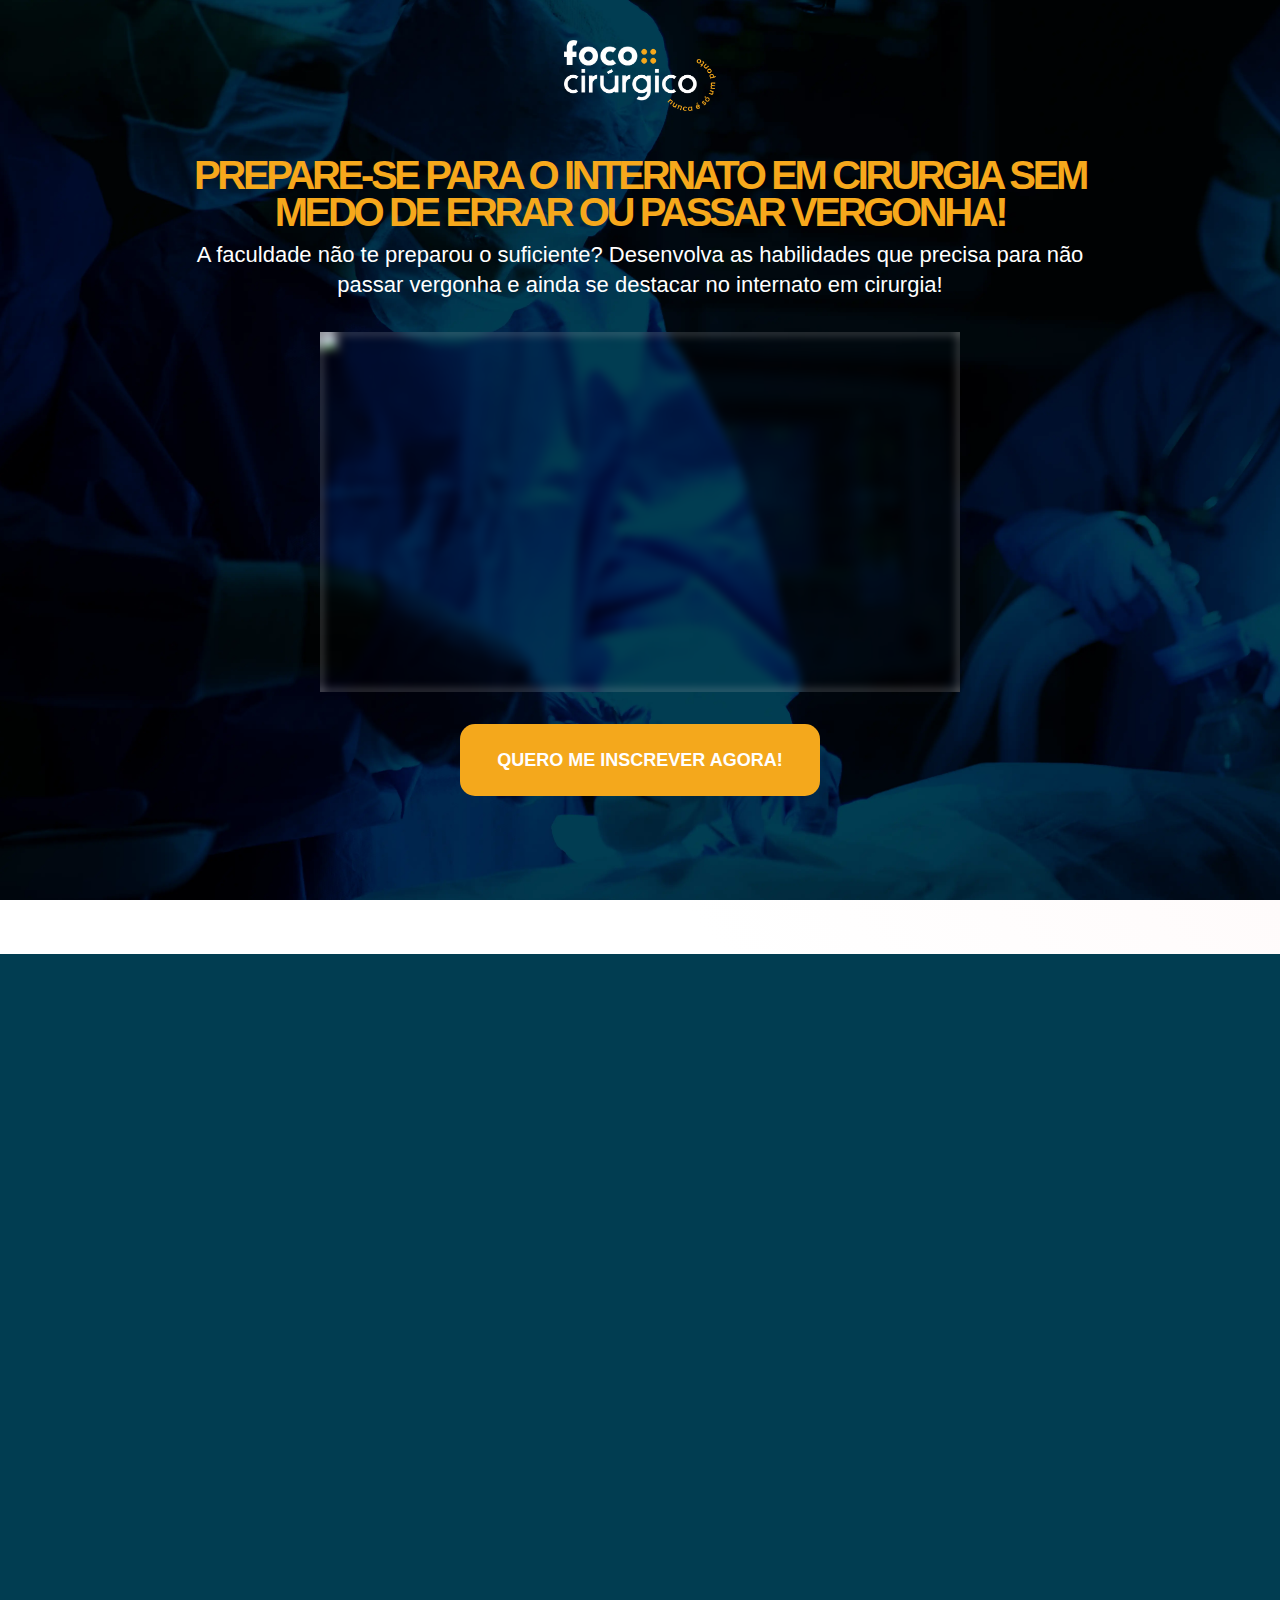
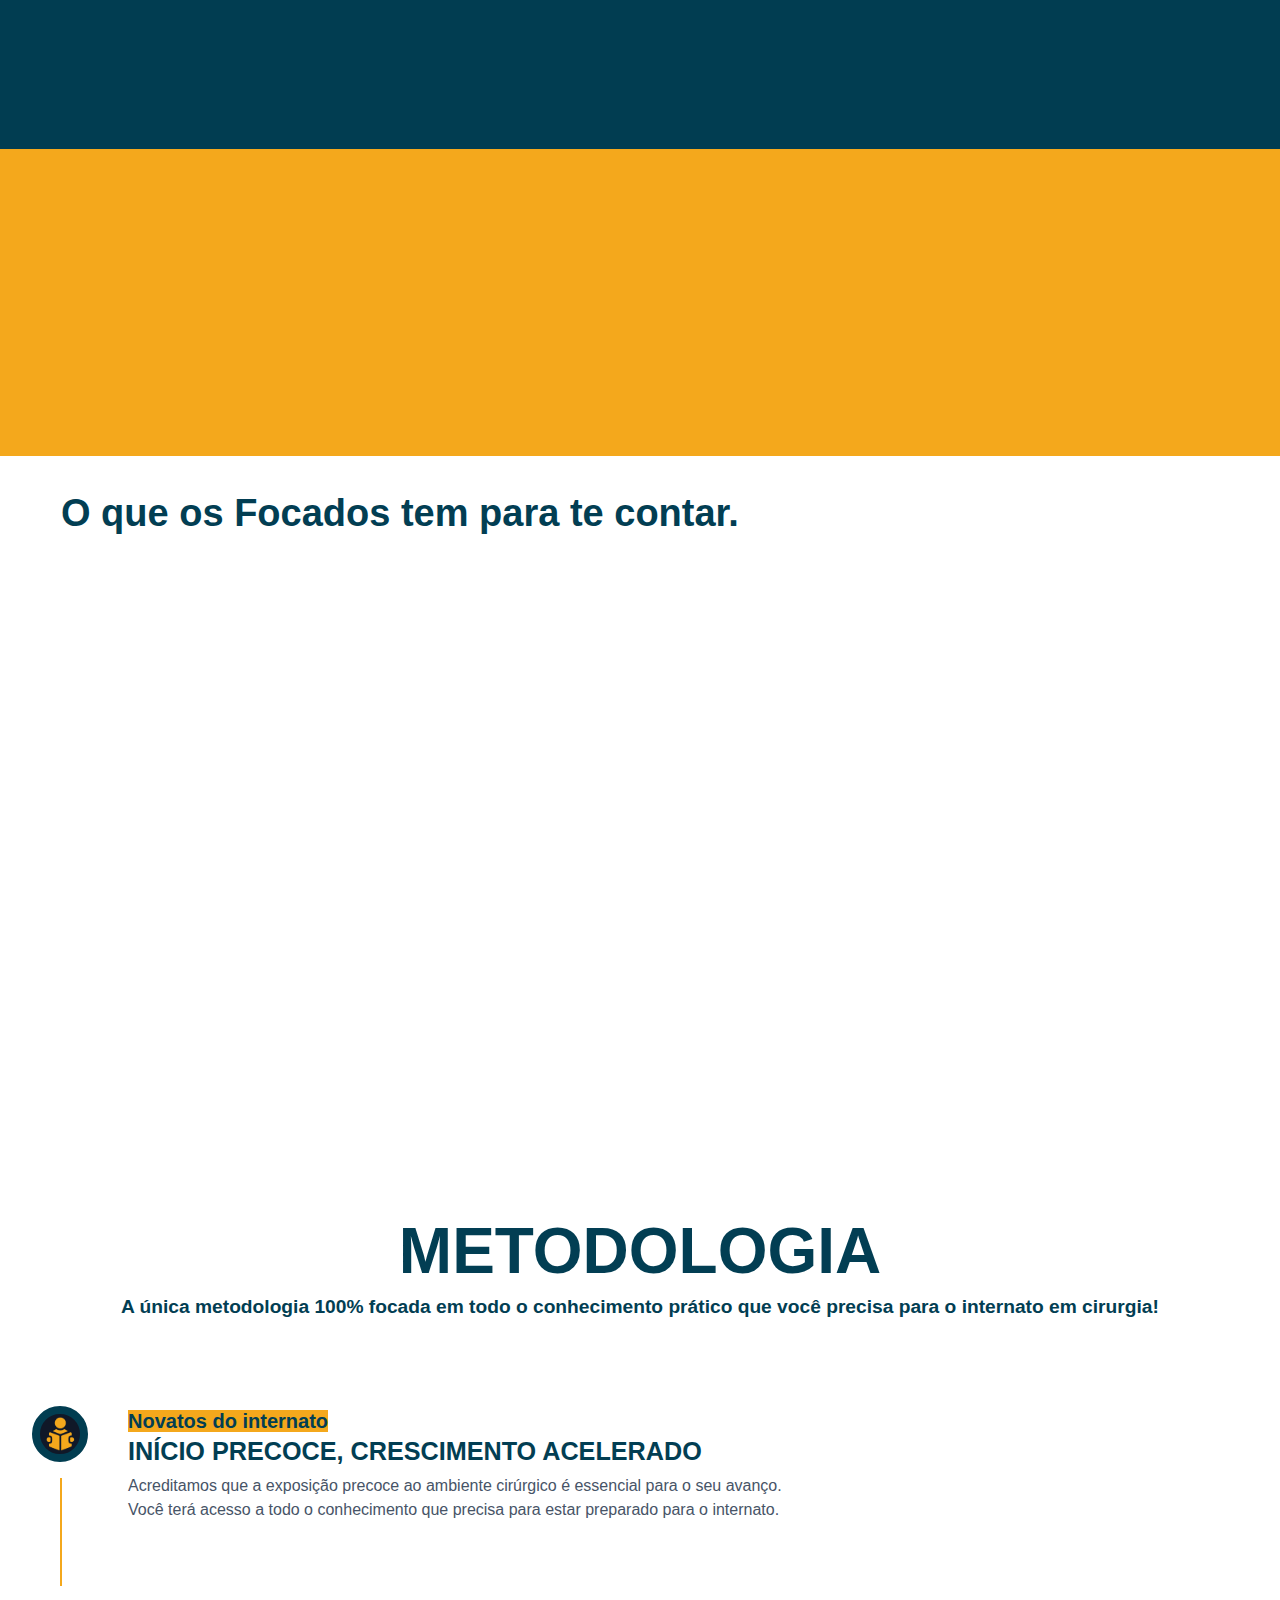
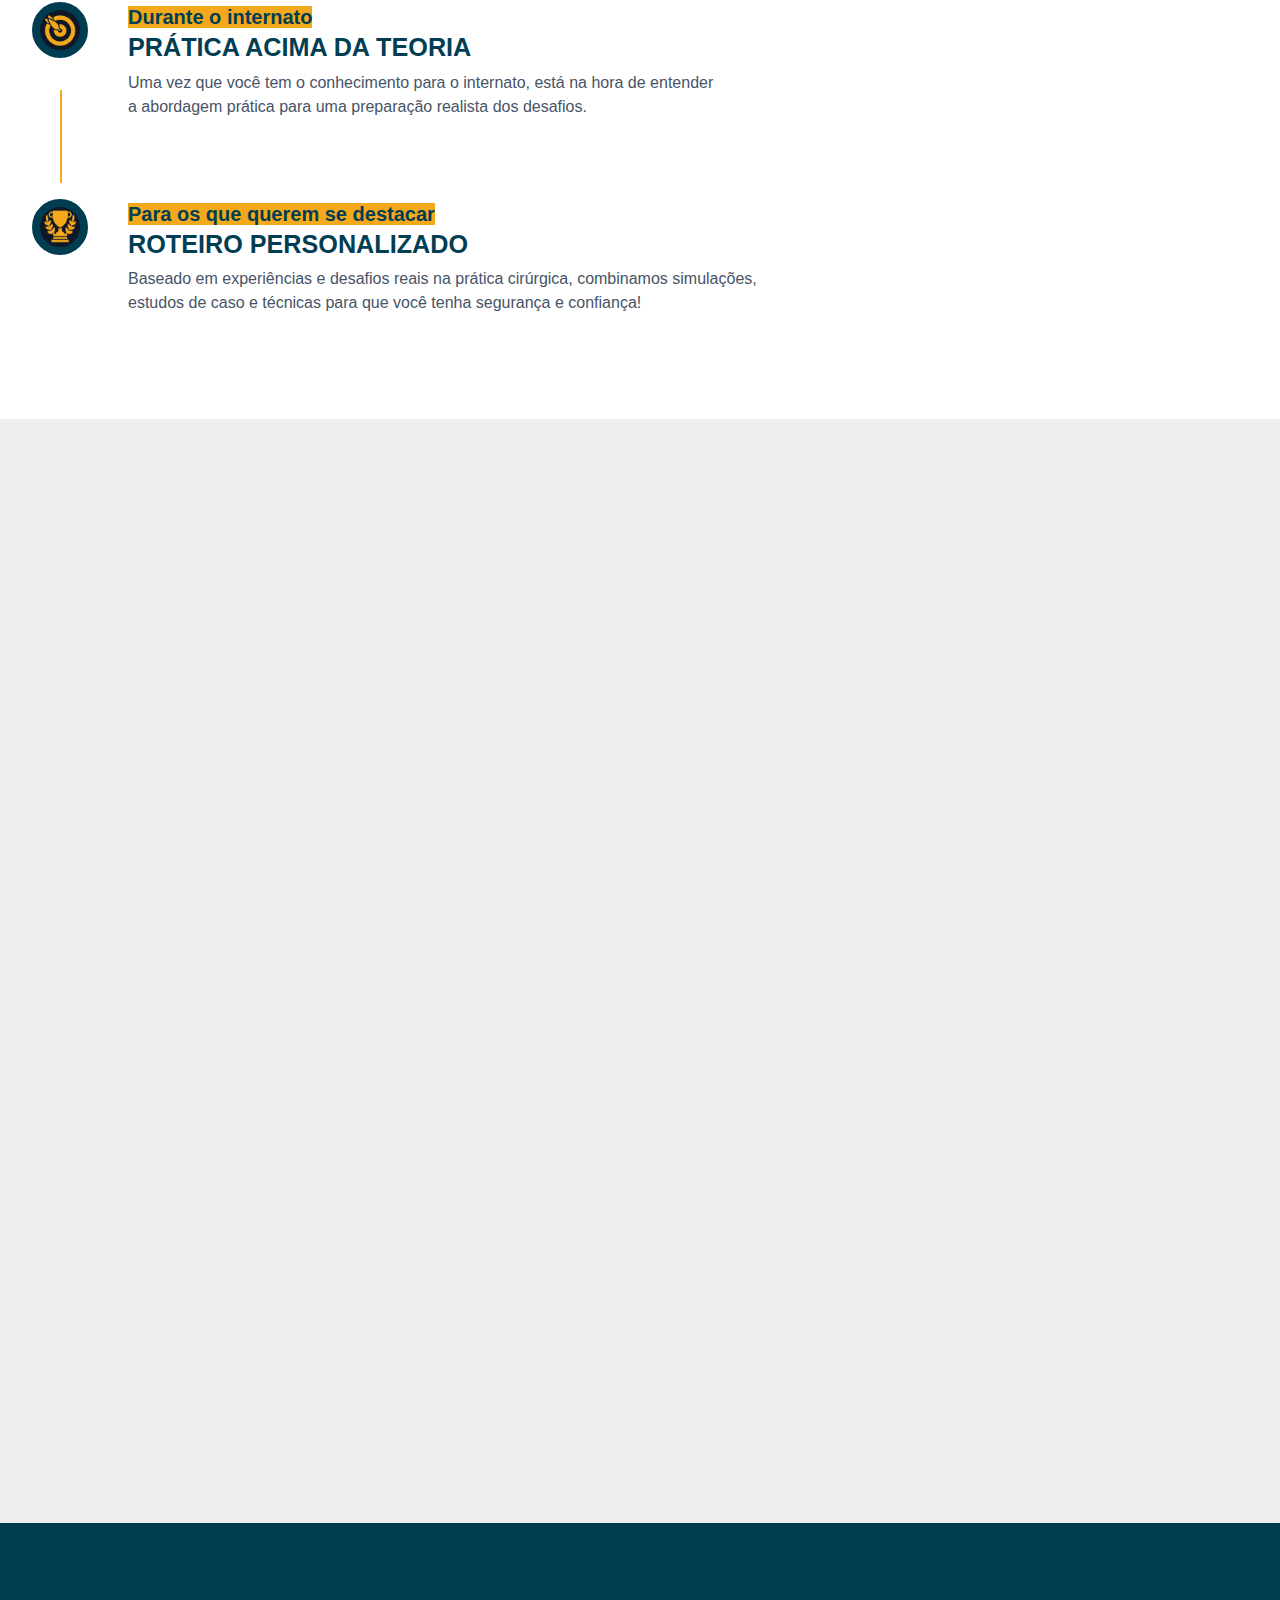
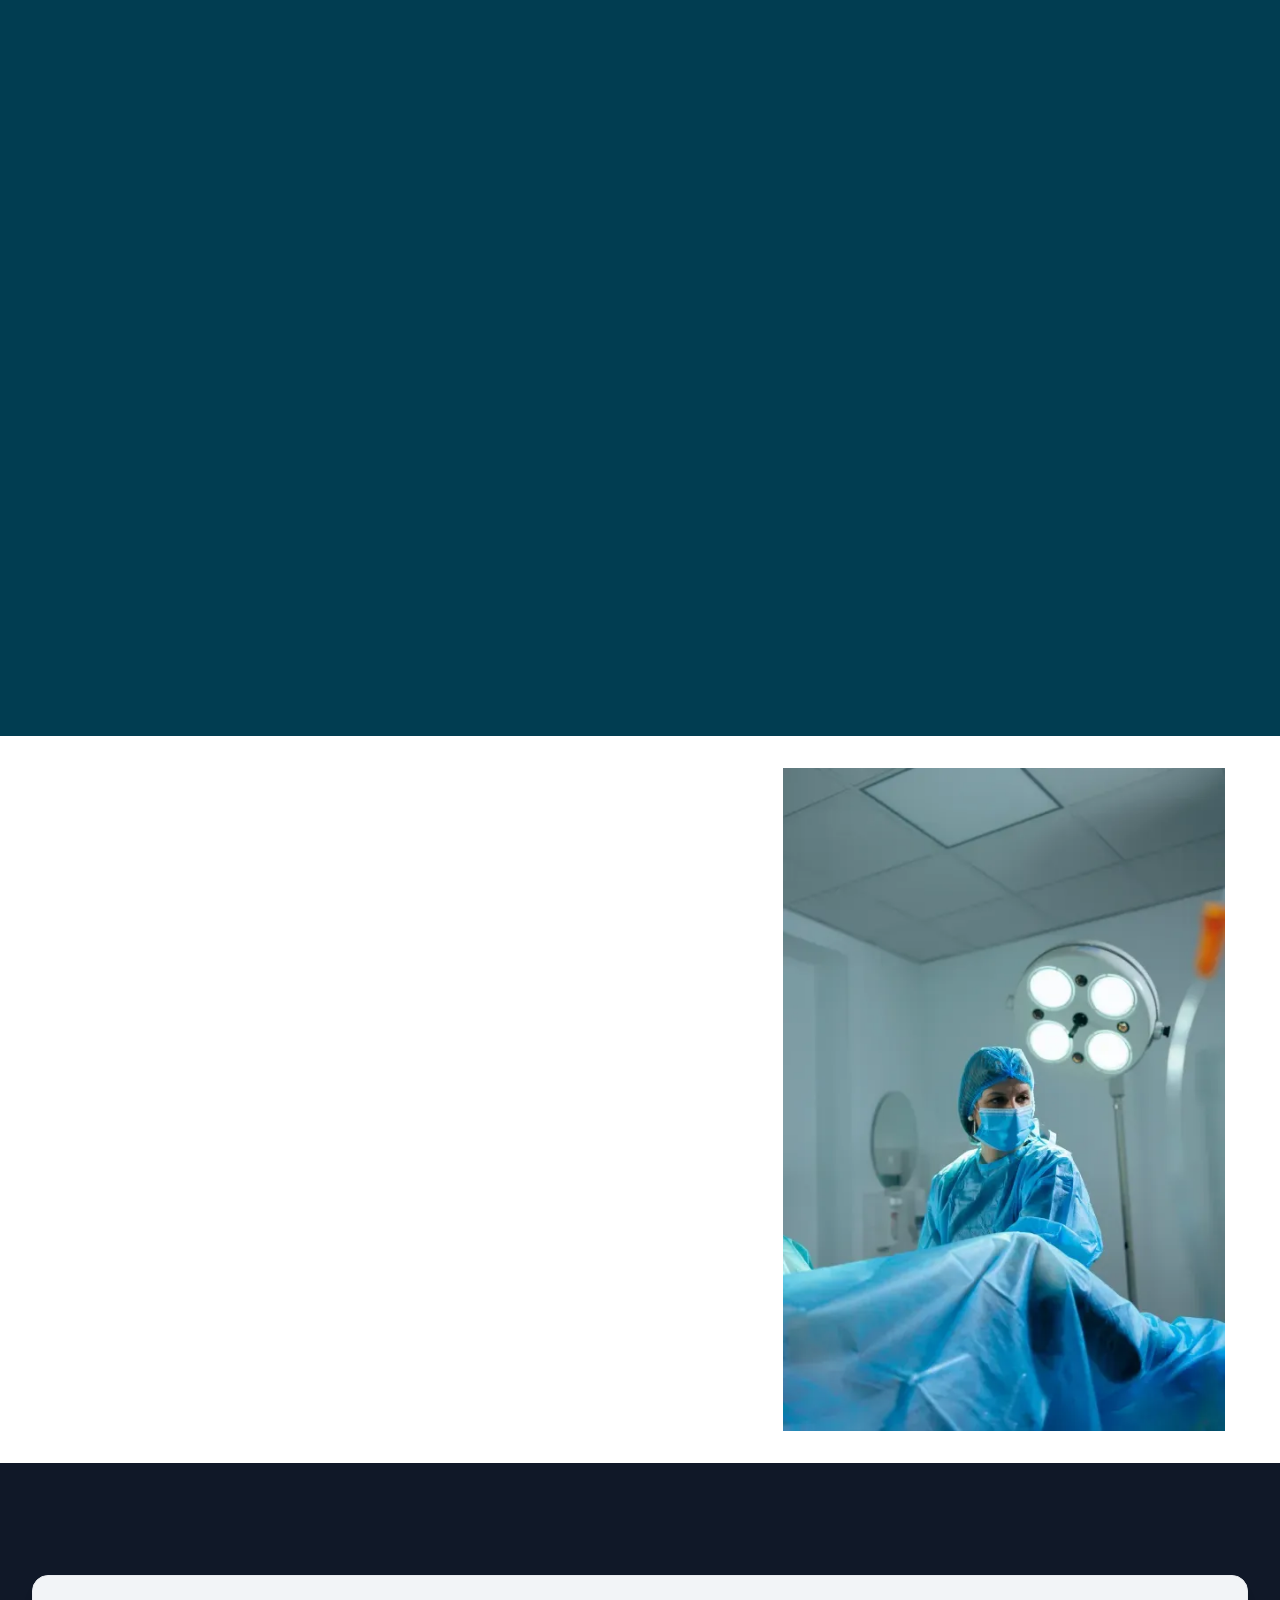
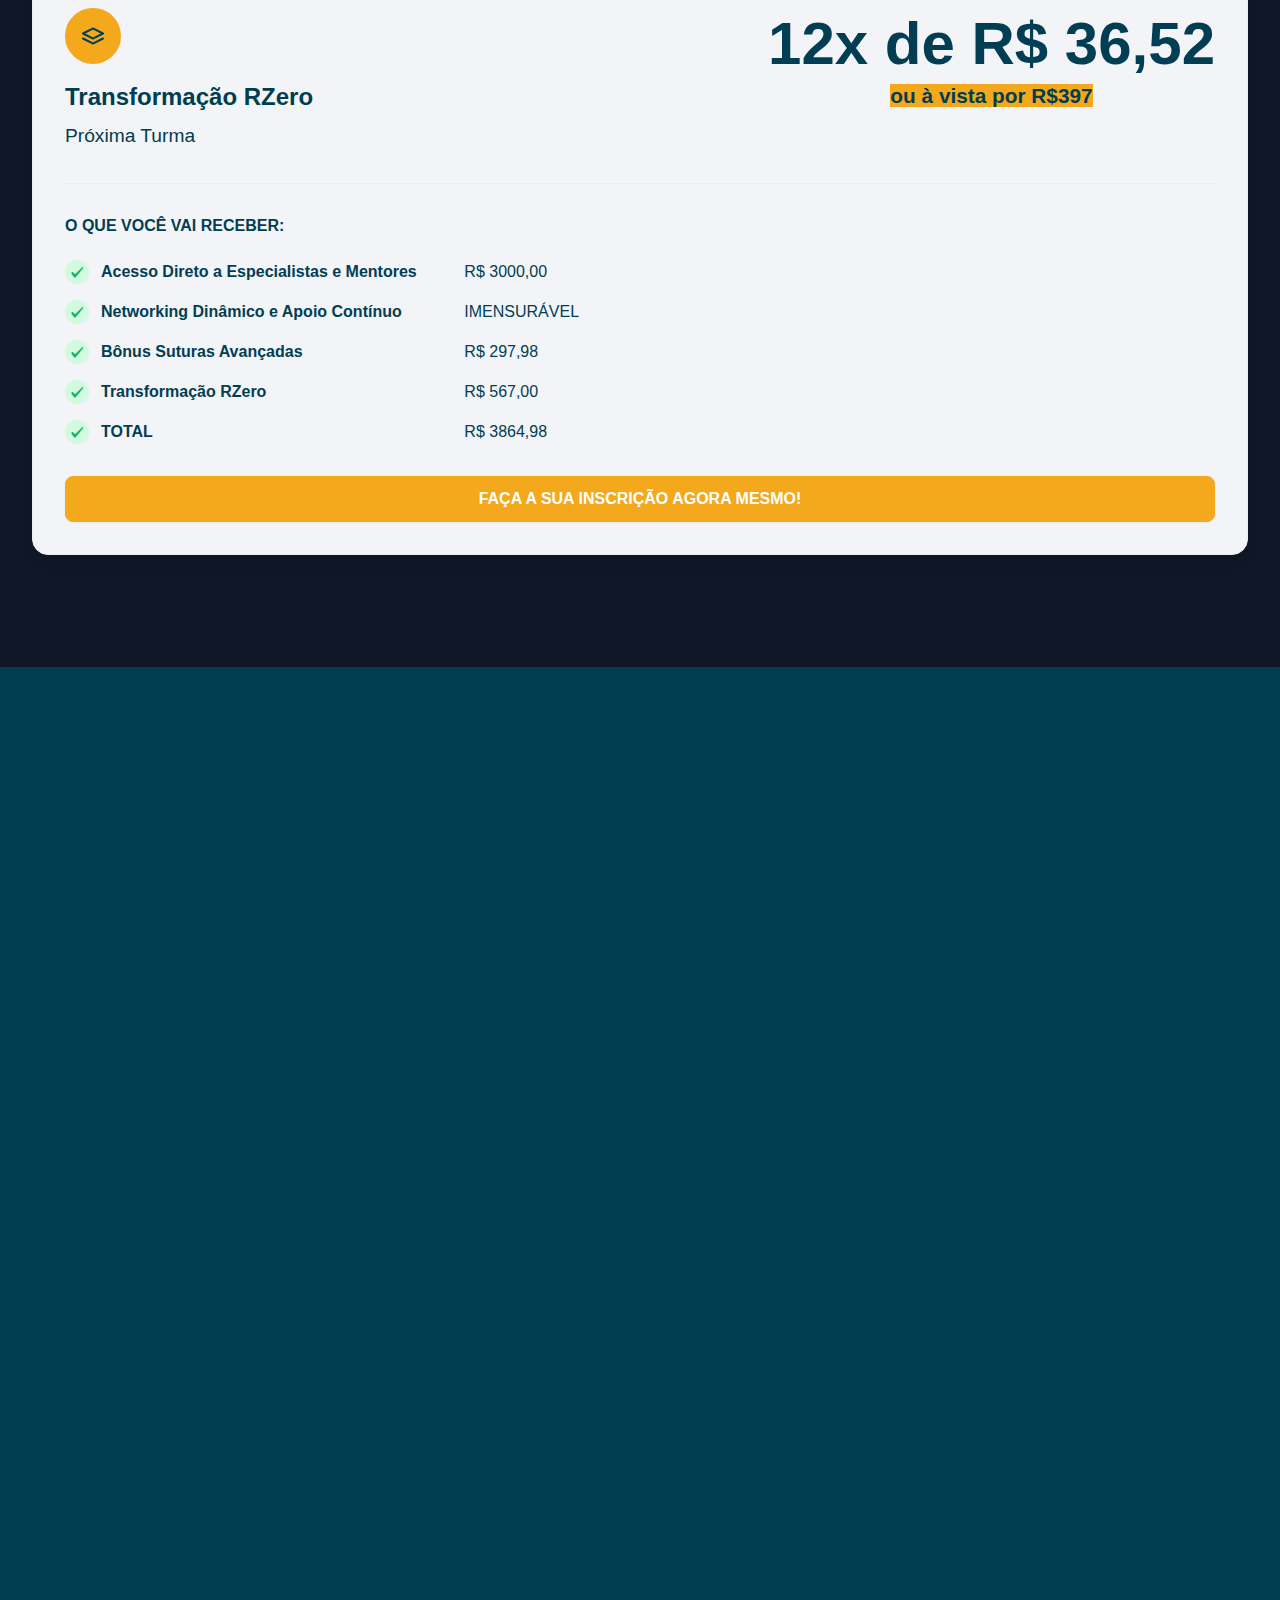
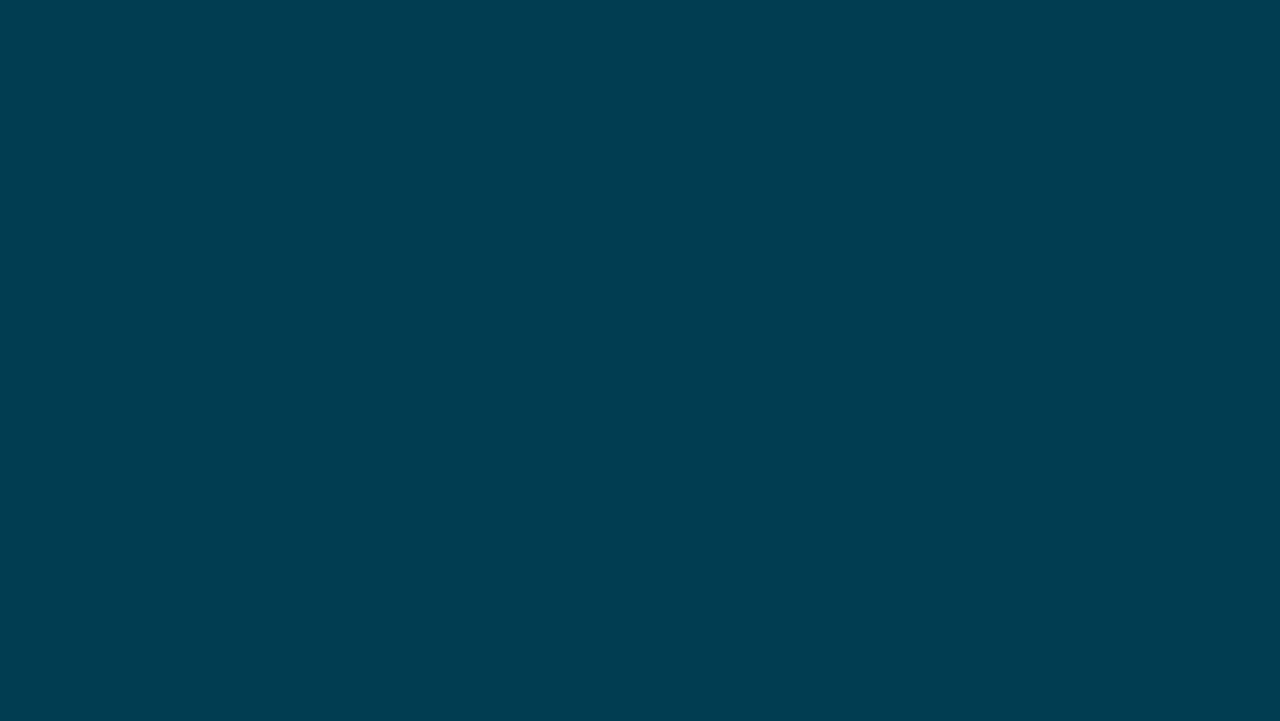
==== commit f3206636: "add files" ====
--- a/index.html
+++ b/index.html
@@ -1,5 +1,5 @@
 <!DOCTYPE html><!--  This site was created in Webflow. https://www.webflow.com  -->
-<!--  Last Published: Fri Mar 01 2024 20:23:24 GMT+0000 (Coordinated Universal Time)  -->
+<!--  Last Published: Fri Mar 01 2024 20:28:23 GMT+0000 (Coordinated Universal Time)  -->
 <html data-wf-page="65e0bbe1dc2faee13196694b" data-wf-site="65e0bbe1dc2faee13196694f">
 <head>
   <meta charset="utf-8">
--- a/css/fococirurgicotransformacaorzero.webflow.css
+++ b/css/fococirurgicotransformacaorzero.webflow.css
@@ -5180,6 +5180,7 @@
 
 .uui-pricing03_plan {
   border: 1px solid var(--untitled-ui--gray200);
+  background-color: var(--untitled-ui-gray100);
   border-radius: 1rem;
   padding: 2rem;
   box-shadow: 0 12px 16px -4px rgba(0, 0, 0, .08), 0 4px 6px -2px rgba(16, 24, 40, .03);
@@ -5325,6 +5326,10 @@
   font-family: Montserrat, sans-serif;
 }
 
+.section-15 {
+  background-color: var(--untitled-ui-gray900);
+}
+
 .div-block-64 {
   min-width: 640px;
   color: var(--crimson);
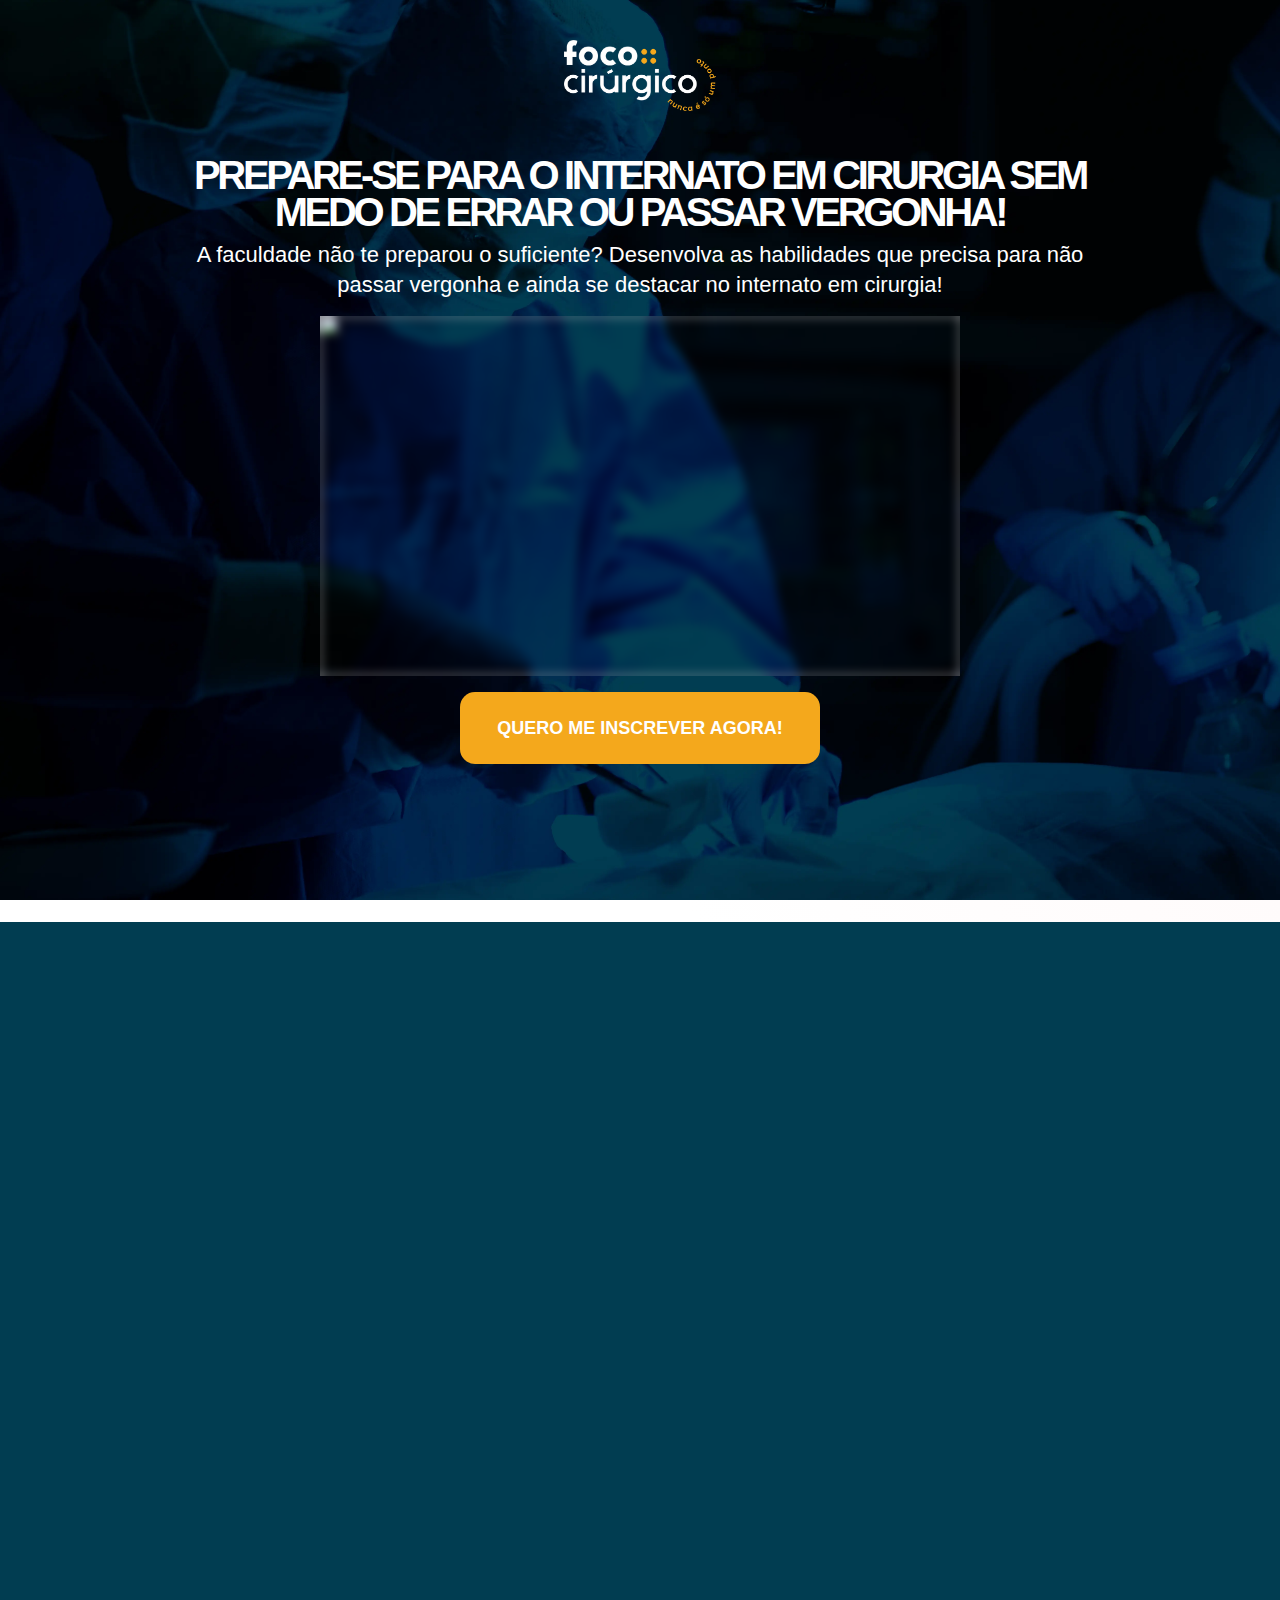
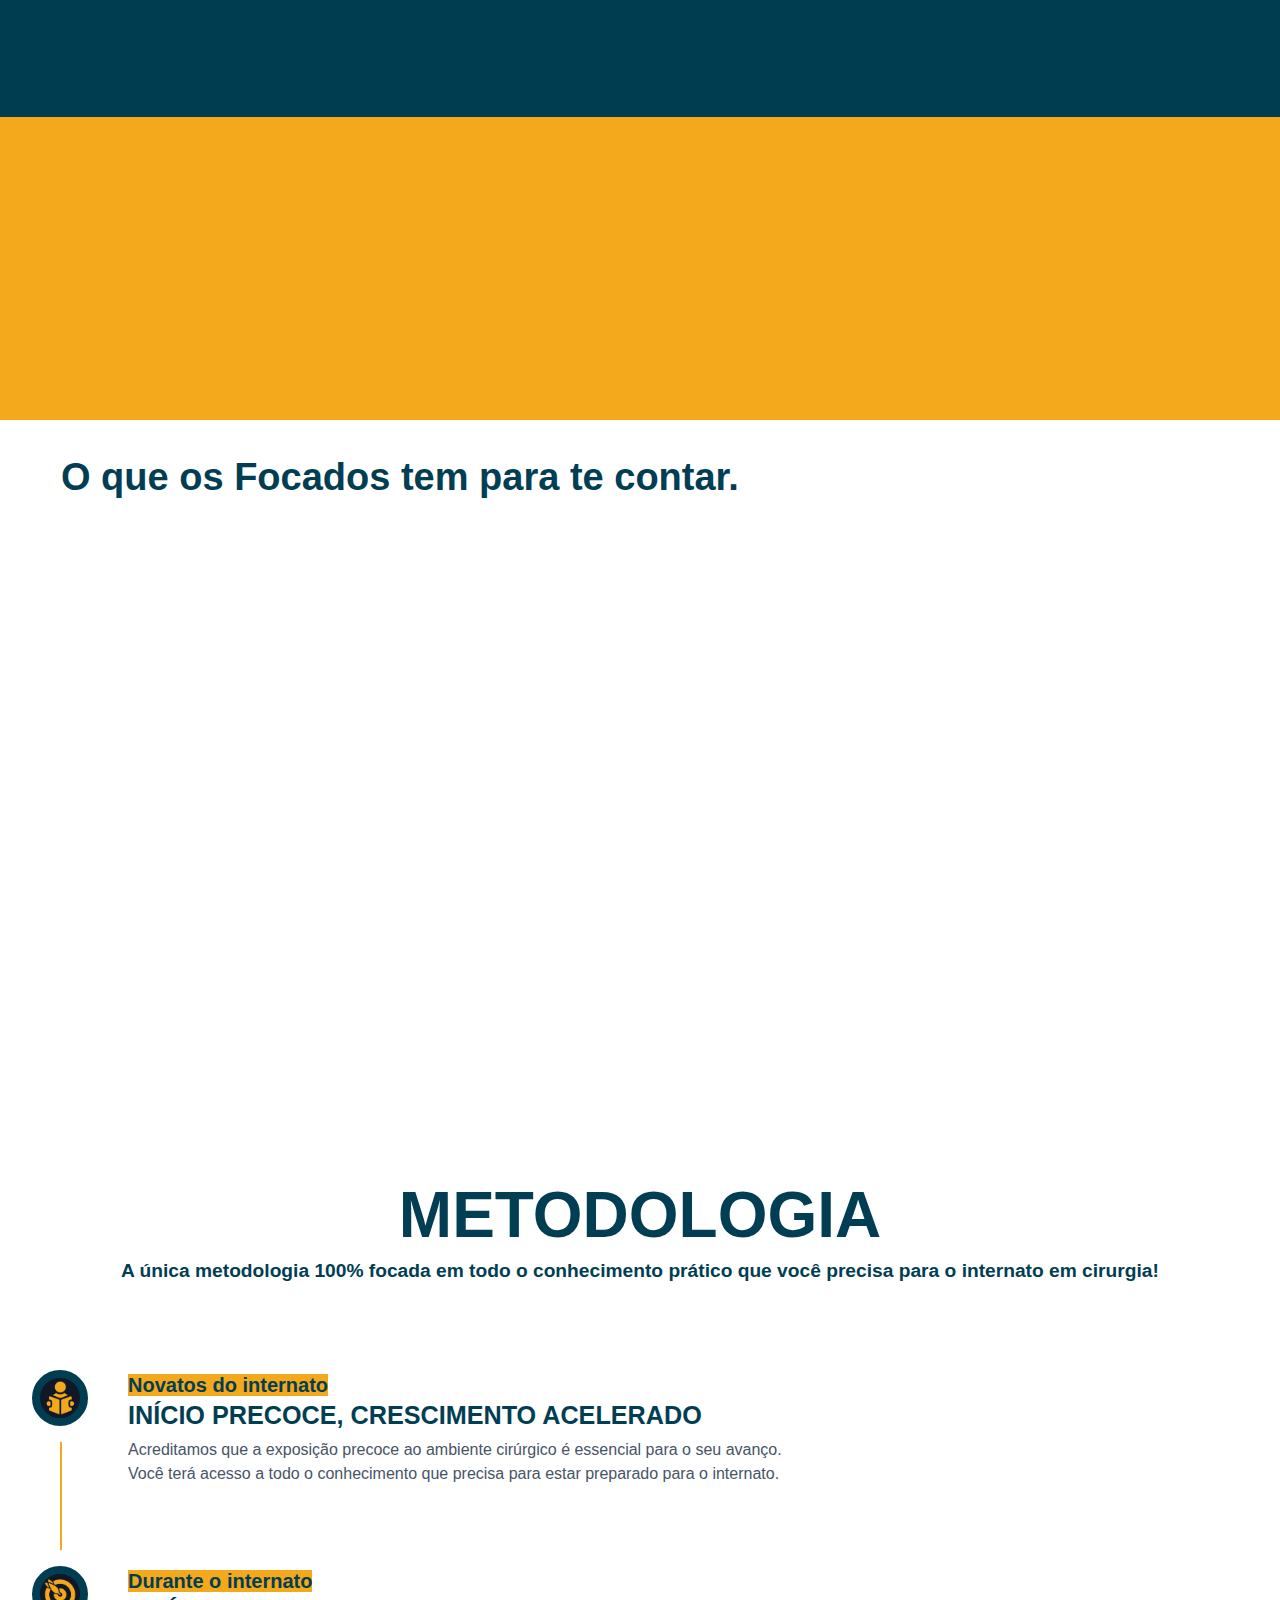
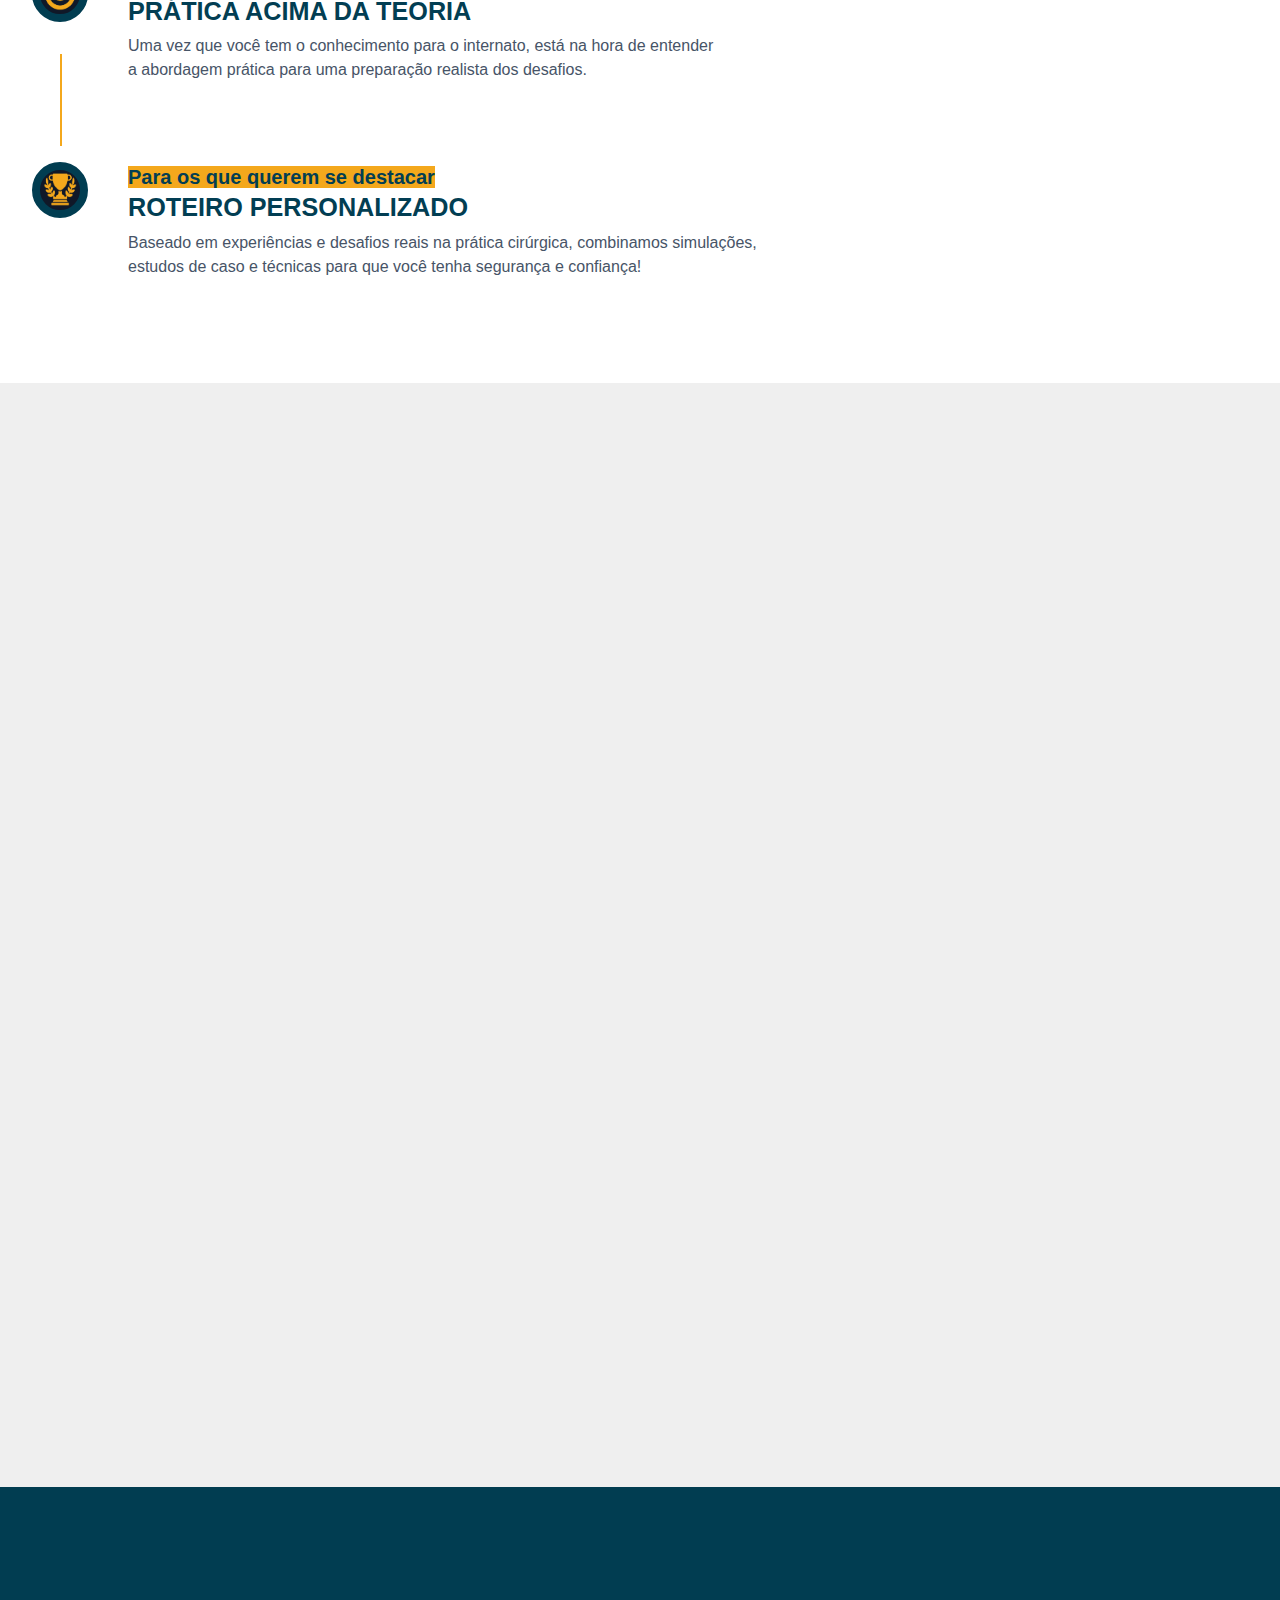
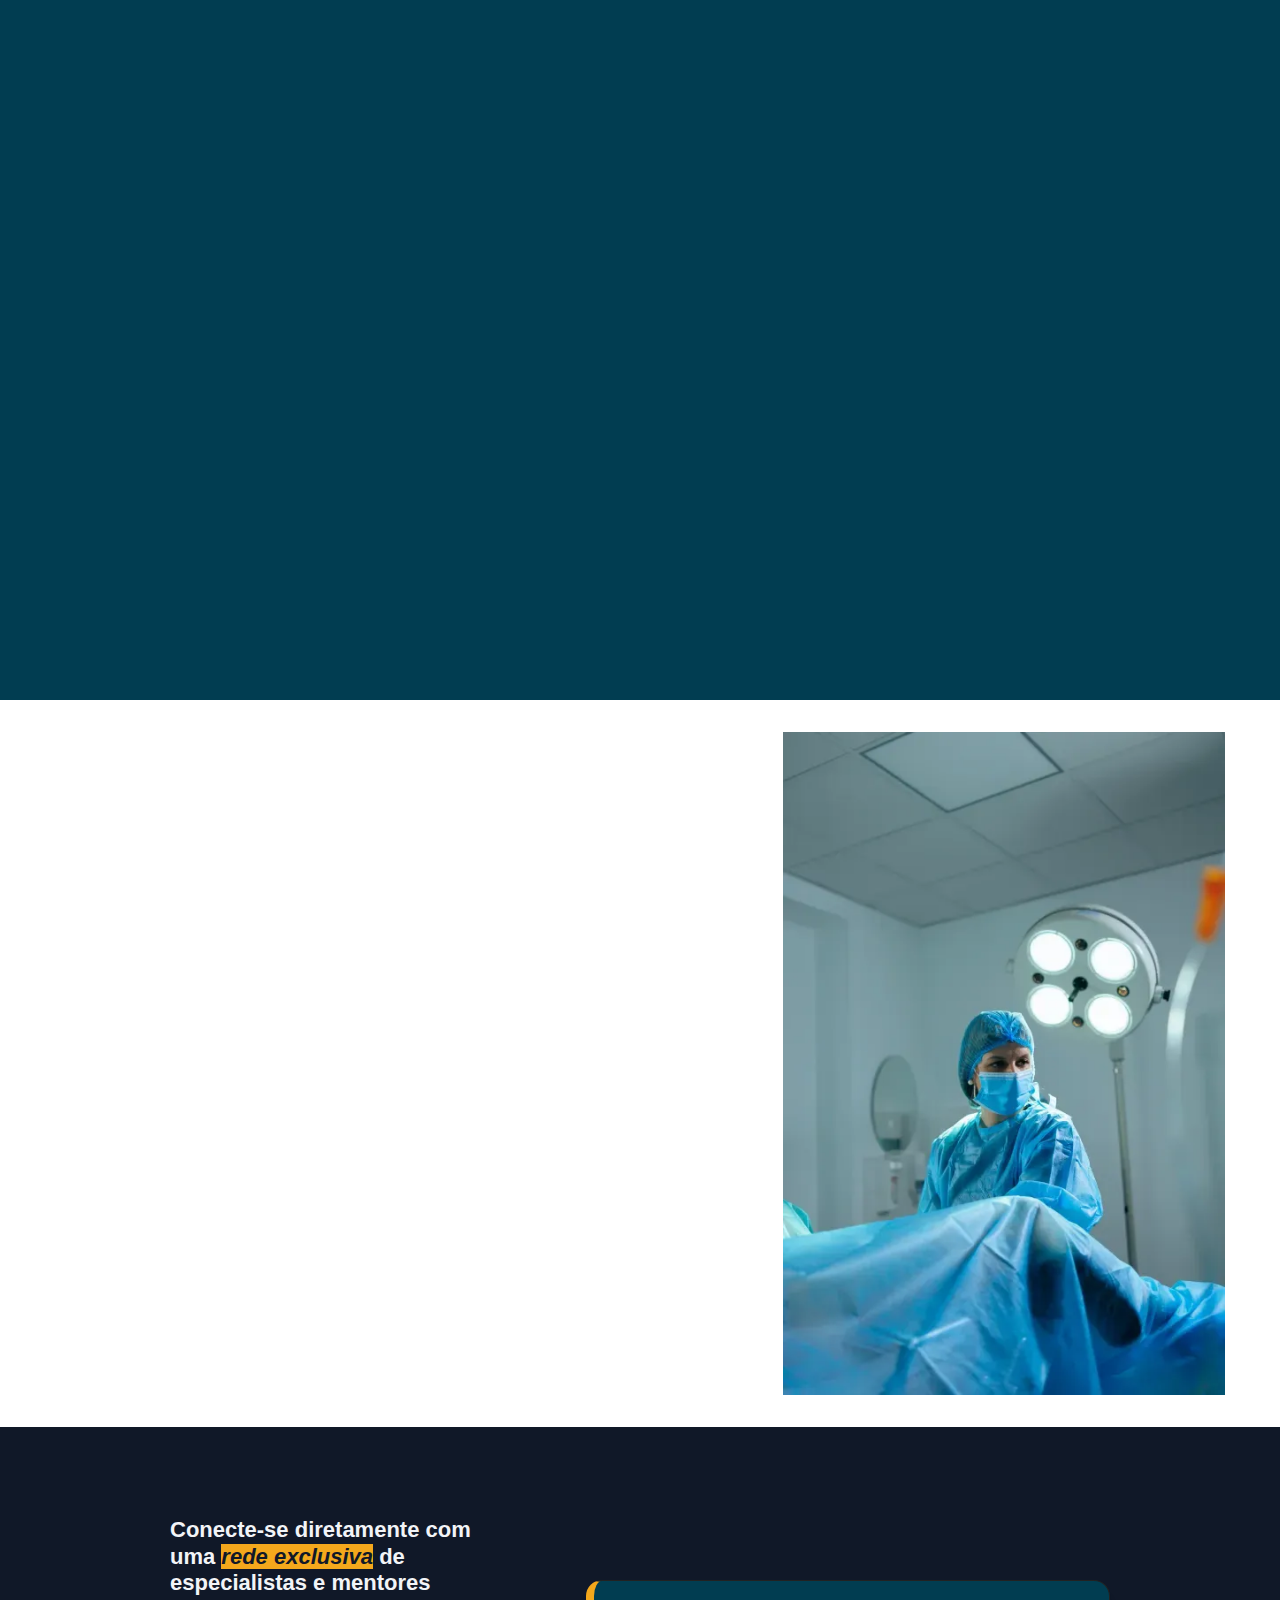
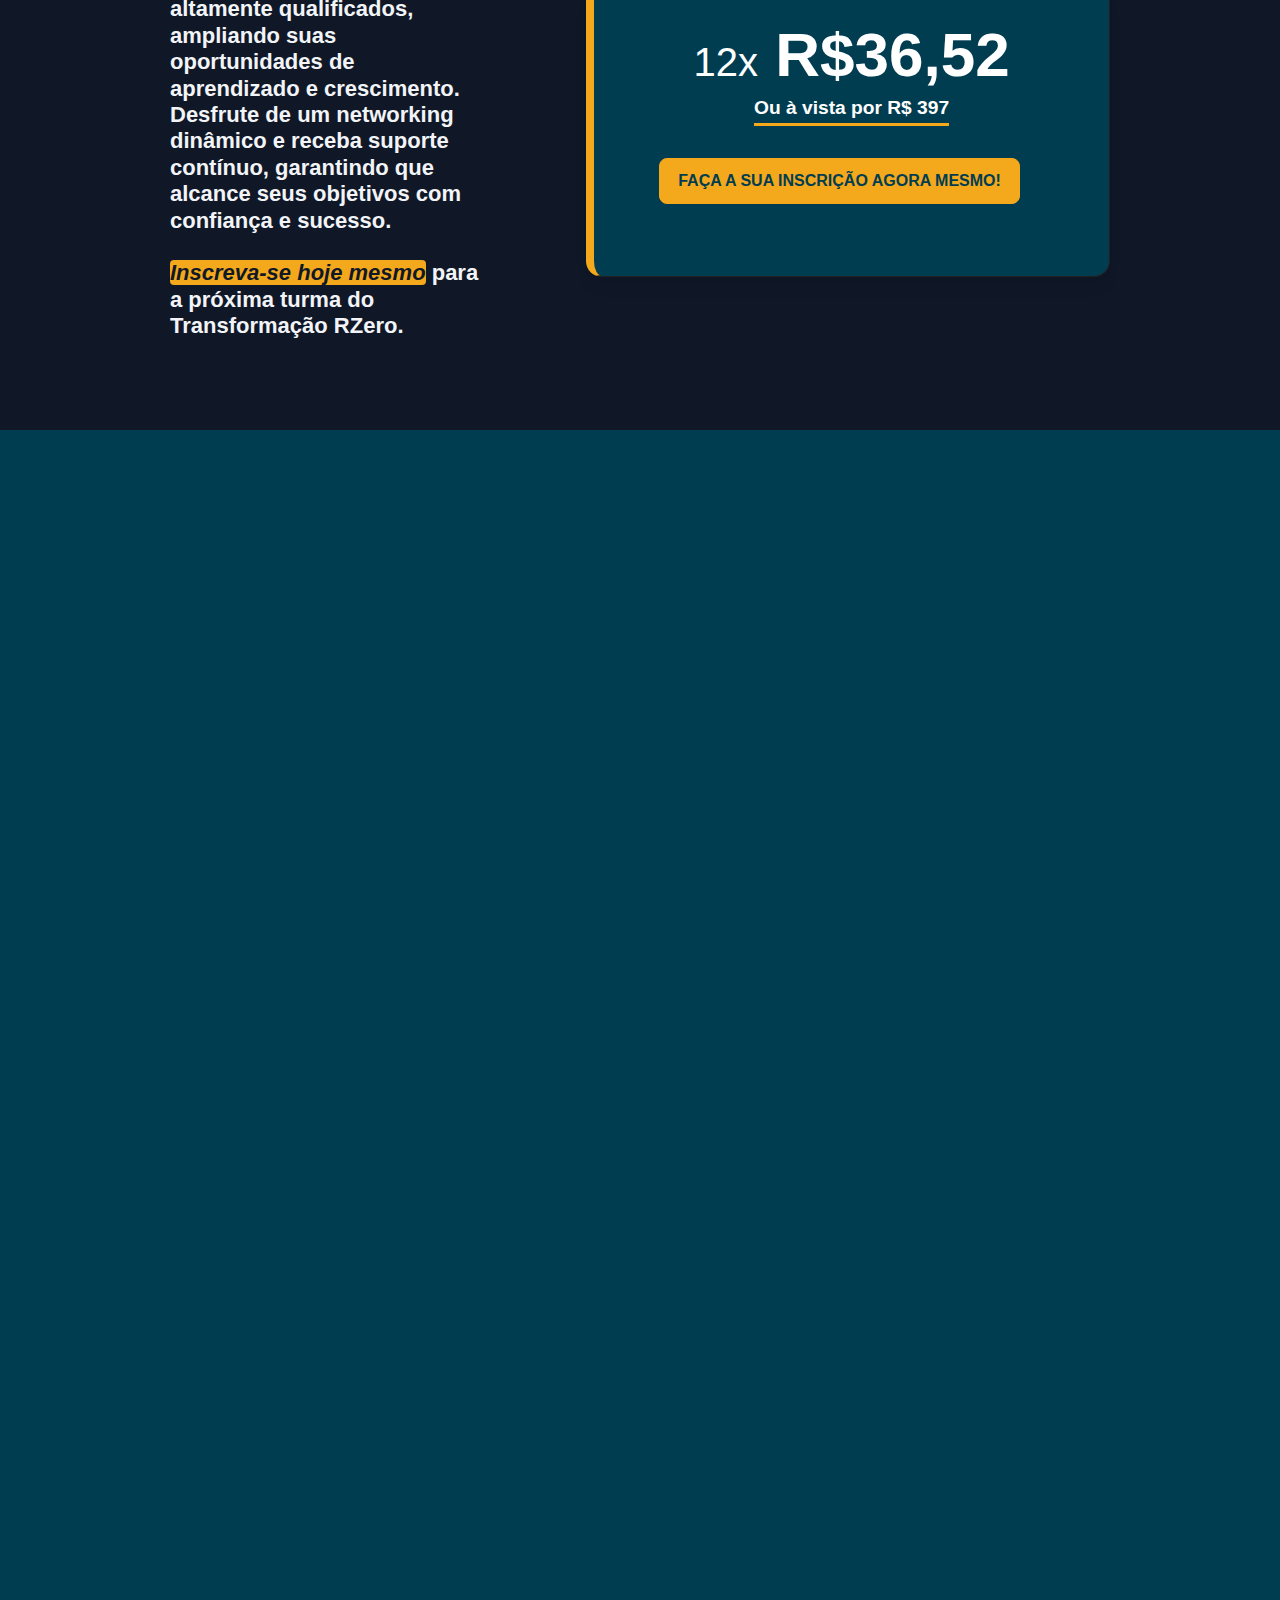
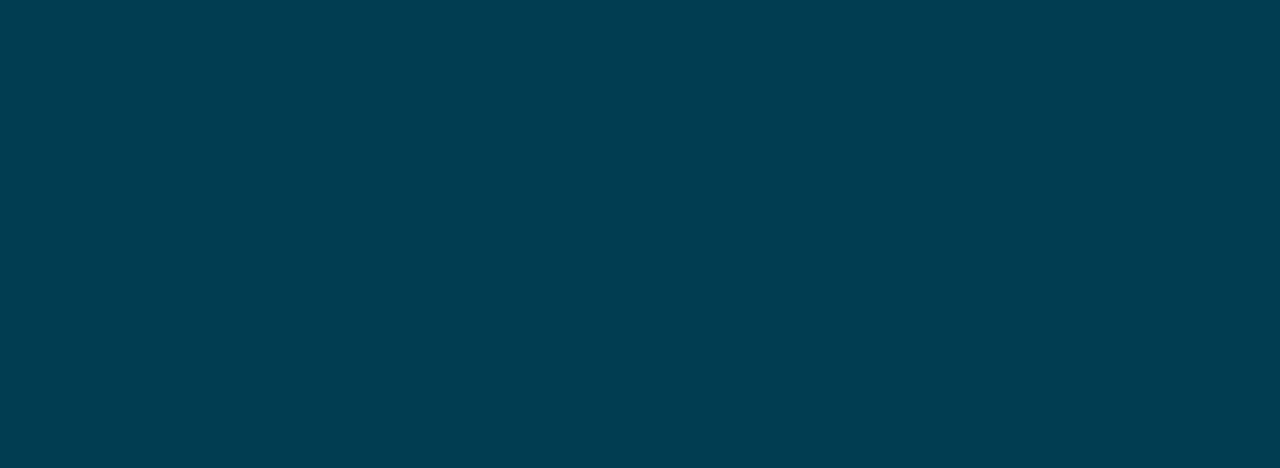
==== commit 9f81408a: "add files" ====
--- a/index.html
+++ b/index.html
@@ -1,5 +1,5 @@
 <!DOCTYPE html><!--  This site was created in Webflow. https://www.webflow.com  -->
-<!--  Last Published: Fri Mar 01 2024 20:28:23 GMT+0000 (Coordinated Universal Time)  -->
+<!--  Last Published: Wed Mar 27 2024 21:43:32 GMT+0000 (Coordinated Universal Time)  -->
 <html data-wf-page="65e0bbe1dc2faee13196694b" data-wf-site="65e0bbe1dc2faee13196694f">
 <head>
   <meta charset="utf-8">
@@ -55,7 +55,7 @@
               </div>
             </div>
           </div>
-          <div data-w-id="820381b6-dfc9-4feb-90ea-462a2def0df1" style="opacity:0" class="brix---img-below-card"><img src="images/equipe-de-cirurgioes-operacionais-1.webp" alt="" sizes="(max-width: 479px) 95vw, (max-width: 767px) 97vw, (max-width: 1279px) 98vw, 976px" srcset="images/equipe-de-cirurgioes-operacionais-1-p-500.webp 500w, images/equipe-de-cirurgioes-operacionais-1-p-800.webp 800w, images/equipe-de-cirurgioes-operacionais-1-p-1080.webp 1080w, images/equipe-de-cirurgioes-operacionais-1-p-1600.webp 1600w, images/equipe-de-cirurgioes-operacionais-1-p-2000.webp 2000w, images/equipe-de-cirurgioes-operacionais-1-p-2600.webp 2600w, images/equipe-de-cirurgioes-operacionais-1-p-3200.webp 3200w, images/equipe-de-cirurgioes-operacionais-1.webp 6016w" class="brix---border-radius-24px"></div>
+          <div data-w-id="820381b6-dfc9-4feb-90ea-462a2def0df1" style="opacity:0" class="brix---img-below-card"><img src="images/equipe-de-cirurgioes-operacionais-1.webp" alt="" sizes="(max-width: 479px) 92vw, (max-width: 767px) 97vw, (max-width: 1279px) 98vw, 976px" srcset="images/equipe-de-cirurgioes-operacionais-1-p-500.webp 500w, images/equipe-de-cirurgioes-operacionais-1-p-800.webp 800w, images/equipe-de-cirurgioes-operacionais-1-p-1080.webp 1080w, images/equipe-de-cirurgioes-operacionais-1-p-1600.webp 1600w, images/equipe-de-cirurgioes-operacionais-1-p-2000.webp 2000w, images/equipe-de-cirurgioes-operacionais-1-p-2600.webp 2600w, images/equipe-de-cirurgioes-operacionais-1-p-3200.webp 3200w, images/equipe-de-cirurgioes-operacionais-1.webp 6016w" class="brix---border-radius-24px"></div>
         </div>
       </div>
       <div data-w-id="820381b6-dfc9-4feb-90ea-462a2def0df3" style="opacity:0" class="brix---floating-image-hero-v1---2"><img src="images/blob-brix-templates.svg" alt="" class="brix---opacity-10"></div>
@@ -99,28 +99,28 @@
           <div class="brix---slider-mask-testimonial-v3 w-slider-mask">
             <div class="w-slide">
               <div class="brix---card-testimonial-v3">
-                <div class="brix---testimonial-v3-image-wrapper"><img width="513" sizes="(max-width: 479px) 90vw, (max-width: 767px) 87vw, (max-width: 991px) 52vw, 513px" alt="" src="images/1.webp" srcset="images/1-p-500.webp 500w, images/1-p-800.webp 800w, images/1.webp 1080w" class="brix---image-fit-full-height"></div>
-                <div class="brix---testimonial-v3-image-wrapper"><img width="464" sizes="(max-width: 479px) 90vw, (max-width: 767px) 87vw, (max-width: 991px) 47vw, 464px" alt="" src="images/2.webp" srcset="images/2-p-500.webp 500w, images/2-p-800.webp 800w, images/2.webp 1080w" class="brix---image-fit-full-height"></div>
+                <div class="brix---testimonial-v3-image-wrapper"><img width="513" sizes="(max-width: 479px) 91vw, (max-width: 767px) 87vw, (max-width: 991px) 310px, 513px" alt="" src="images/1.webp" srcset="images/1-p-500.webp 500w, images/1-p-800.webp 800w, images/1.webp 1080w" class="brix---image-fit-full-height"></div>
+                <div class="brix---testimonial-v3-image-wrapper"><img width="464" sizes="(max-width: 479px) 91vw, (max-width: 767px) 87vw, (max-width: 991px) 310px, 464px" alt="" src="images/2.webp" srcset="images/2-p-500.webp 500w, images/2-p-800.webp 800w, images/2.webp 1080w" class="brix---image-fit-full-height"></div>
               </div>
             </div>
             <div class="w-slide">
               <div class="brix---card-testimonial-v3">
                 <div class="brix---card-testimonial-v3">
-                  <div class="brix---testimonial-v3-image-wrapper"><img sizes="(max-width: 479px) 89vw, (max-width: 767px) 87vw, (max-width: 991px) 55vw, 548px" srcset="images/3-p-500.webp 500w, images/3-p-800.webp 800w, images/3.webp 1080w" alt="" src="images/3.webp" class="brix---image-fit-full-height"></div>
-                  <div class="brix---testimonial-v3-image-wrapper"><img sizes="(max-width: 479px) 89vw, (max-width: 767px) 87vw, (max-width: 991px) 55vw, 548px" srcset="images/4-p-500.webp 500w, images/4-p-800.webp 800w, images/4.webp 1080w" alt="" src="images/4.webp" class="brix---image-fit-full-height"></div>
+                  <div class="brix---testimonial-v3-image-wrapper"><img sizes="(max-width: 479px) 91vw, (max-width: 767px) 92vw, (max-width: 991px) 310px, 548px" srcset="images/3-p-500.webp 500w, images/3-p-800.webp 800w, images/3.webp 1080w" alt="" src="images/3.webp" class="brix---image-fit-full-height"></div>
+                  <div class="brix---testimonial-v3-image-wrapper"><img sizes="(max-width: 479px) 91vw, (max-width: 767px) 92vw, (max-width: 991px) 310px, 548px" srcset="images/4-p-500.webp 500w, images/4-p-800.webp 800w, images/4.webp 1080w" alt="" src="images/4.webp" class="brix---image-fit-full-height"></div>
                 </div>
               </div>
             </div>
             <div class="w-slide">
               <div class="brix---card-testimonial-v3">
-                <div class="brix---testimonial-v3-image-wrapper"><img width="502" sizes="(max-width: 479px) 90vw, (max-width: 767px) 87vw, (max-width: 991px) 51vw, 502px" alt="" src="images/5.webp" srcset="images/5-p-500.webp 500w, images/5-p-800.webp 800w, images/5.webp 1080w" class="brix---image-fit-full-height"></div>
-                <div class="brix---testimonial-v3-image-wrapper"><img sizes="(max-width: 479px) 90vw, (max-width: 767px) 87vw, (max-width: 991px) 55vw, 548px" srcset="images/6-p-500.webp 500w, images/6-p-800.webp 800w, images/6.webp 1080w" alt="" src="images/6.webp" class="brix---image-fit-full-height"></div>
+                <div class="brix---testimonial-v3-image-wrapper"><img width="502" sizes="(max-width: 479px) 91vw, (max-width: 767px) 87vw, (max-width: 991px) 310px, 502px" alt="" src="images/5.webp" srcset="images/5-p-500.webp 500w, images/5-p-800.webp 800w, images/5.webp 1080w" class="brix---image-fit-full-height"></div>
+                <div class="brix---testimonial-v3-image-wrapper"><img sizes="(max-width: 479px) 91vw, (max-width: 767px) 92vw, (max-width: 991px) 310px, 548px" srcset="images/6-p-500.webp 500w, images/6-p-800.webp 800w, images/6.webp 1080w" alt="" src="images/6.webp" class="brix---image-fit-full-height"></div>
               </div>
             </div>
             <div class="w-slide">
               <div class="brix---card-testimonial-v3">
-                <div class="brix---testimonial-v3-image-wrapper"><img width="502" sizes="(max-width: 479px) 90vw, (max-width: 767px) 87vw, (max-width: 991px) 51vw, 502px" alt="" src="images/7.webp" srcset="images/7-p-500.webp 500w, images/7-p-800.webp 800w, images/7.webp 1080w" class="brix---image-fit-full-height"></div>
-                <div class="brix---testimonial-v3-image-wrapper"><img sizes="(max-width: 479px) 90vw, (max-width: 767px) 87vw, (max-width: 991px) 55vw, 548px" srcset="images/8-p-500.webp 500w, images/8-p-800.webp 800w, images/8.webp 1080w" alt="" src="images/8.webp" class="brix---image-fit-full-height"></div>
+                <div class="brix---testimonial-v3-image-wrapper"><img width="502" sizes="(max-width: 479px) 91vw, (max-width: 767px) 87vw, (max-width: 991px) 310px, 502px" alt="" src="images/7.webp" srcset="images/7-p-500.webp 500w, images/7-p-800.webp 800w, images/7.webp 1080w" class="brix---image-fit-full-height"></div>
+                <div class="brix---testimonial-v3-image-wrapper"><img sizes="(max-width: 479px) 91vw, (max-width: 767px) 92vw, (max-width: 991px) 310px, 548px" srcset="images/8-p-500.webp 500w, images/8-p-800.webp 800w, images/8.webp 1080w" alt="" src="images/8.webp" class="brix---image-fit-full-height"></div>
               </div>
             </div>
           </div>
@@ -522,369 +522,53 @@
                 <p class="brix---paragraph-default-11">A legislação garante que você tenha até 7 dias para se arrepender da sua compra, mas nós confiamos TANTO no nosso treinamento, que te oferecemos uma garantia incondicional de 30 dias.<br>‍<br>Isso mesmo! Se, durante esse período, você sentir que não vai conseguir fazer o curso, que está postergando sua evolução, ou se perceber que está se inclinando para o lado daqueles que preferem dar desculpas em vez de buscar soluções, não se preocupe. Basta enviar um e-mail solicitando o cancelamento da sua matrícula dentro do prazo estipulado, e nos comprometemos a devolver 100% do seu investimento.</p>
               </div>
             </div>
-          </div><img src="images/cirurgiaa.webp" alt="" sizes="(max-width: 479px) 90vw, (max-width: 991px) 94vw, (max-width: 1279px) 36vw, 442.3999938964844px" srcset="images/cirurgiaa-p-500.webp 500w, images/cirurgiaa-p-800.webp 800w, images/cirurgiaa-p-1080.webp 1080w, images/cirurgiaa-p-1600.webp 1600w, images/cirurgiaa-p-2000.webp 2000w, images/cirurgiaa.webp 3543w" class="brix---image">
+          </div><img src="images/cirurgiaa.webp" alt="" sizes="(max-width: 479px) 92vw, (max-width: 767px) 94vw, (max-width: 991px) 95vw, (max-width: 1279px) 36vw, 442.390625px" srcset="images/cirurgiaa-p-500.webp 500w, images/cirurgiaa-p-800.webp 800w, images/cirurgiaa-p-1080.webp 1080w, images/cirurgiaa-p-1600.webp 1600w, images/cirurgiaa-p-2000.webp 2000w, images/cirurgiaa.webp 3543w" class="brix---image">
         </div>
       </div>
     </div>
+    <section class="section-16">
+      <div class="w-layout-blockcontainer container-5 w-container">
+        <div class="uui-container-large-5">
+          <div class="uui-padding-vertical-xhuge-20">
+            <div class="uui-max-width-large"></div>
+            <div class="w-layout-grid uui-pricing01_component-2">
+              <div class="uui-pricing01_content">
+                <div class="w-layout-grid uui-pricing01_content-list">
+                  <div id="w-node-fad37edb-0f67-7000-30f8-18032efb64f3-3196694b" class="uui-pricing01_content-item">
+                    <div class="uui-pricing01_item-text-wrapper">
+                      <h5 class="uui-heading-xxsmall-6">Conecte-se diretamente com uma <strong class="bold-text-119">rede exclusiva</strong> de especialistas e mentores altamente qualificados, ampliando suas oportunidades de <strong>aprendizado e crescimento.</strong> Desfrute de um networking dinâmico e receba suporte contínuo, garantindo que alcance seus objetivos com confiança e sucesso.<br><br> <em class="italic-text-2">Inscreva-se hoje mesmo</em> para a próxima turma do <strong>Transformação RZero.</strong></h5>
+                    </div>
+                  </div>
+                </div>
+              </div>
+              <div class="uui-pricing01_plan-4">
+                <div class="uui-pricing01_plan-content">
+                  <div>
+                    <h1 class="heading-9"><strong class="bold-text-117">12x</strong> R$36,52</h1>
+                  </div>
+                  <div class="uui-text-size-medium-3-price-2">Ou à vista por R$ 397</div>
+                  <div class="brix---accordion-spacer-2"></div>
+                  <div class="brix---accordion-spacer-2"></div>
+                  <div class="brix---button-row-left-copy">
+                    <div class="brix---button-row-left-3">
+                      <a href="https://fococirurgico.engaged.com.br/checkout/transformacao-rzero/online/inscricao/inscreva-se" target="_blank" class="uui-button-5 w-inline-block">
+                        <div class="text-block-14">FAÇA A SUA INSCRIÇÃO AGORA MESMO!</div>
+                      </a>
+                      <div class="div-block-74"><img src="images/comprasegura-1024x103.png.webp" loading="lazy" width="228" sizes="228px" alt="" srcset="images/comprasegura-1024x103.png-p-500.webp 500w, images/comprasegura-1024x103.png-p-800.webp 800w, images/comprasegura-1024x103.png.webp 1024w"></div>
+                      <div class="div-block-73"><img src="images/Ativo-1.webp" loading="lazy" width="220" alt=""></div>
+                    </div>
+                  </div>
+                </div>
+              </div>
+            </div>
+          </div>
+        </div>
+      </div>
+    </section>
     <section class="section-15">
       <section class="uui-section_pricing03">
         <div class="uui-page-padding-12">
-          <div class="uui-container-large-5">
-            <div class="uui-padding-vertical-xhuge-19">
-              <div data-current="Tab 1" data-easing="ease" data-duration-in="300" data-duration-out="100" class="uui-pricing03_component w-tabs">
-                <div class="uui-pricing03_tab-content w-tab-content">
-                  <div data-w-tab="Tab 1" class="uui-pricing03_tab-pane w-tab-pane w--tab-active">
-                    <div class="w-layout-grid uui-pricing03_plans">
-                      <div class="uui-pricing03_plan">
-                        <div class="uui-pricing03_content">
-                          <div class="uui-pricing03_wrapper">
-                            <div class="uui-pricing03_content-top">
-                              <div class="uui-pricing03_content-left">
-                                <div class="uui-pricing03_icon-wrapper">
-                                  <div class="uui-icon-featured-outline-large-4">
-                                    <div class="uui-icon-1x1-xsmall-4 w-embed"><svg width="24" height="24" viewbox="0 0 24 24" fill="none" xmlns="http://www.w3.org/2000/svg">
-                                        <path d="M2 14.5001L11.6422 19.3212C11.7734 19.3868 11.839 19.4196 11.9078 19.4325C11.9687 19.4439 12.0313 19.4439 12.0922 19.4325C12.161 19.4196 12.2266 19.3868 12.3578 19.3212L22 14.5001M2 9.50006L11.6422 4.67895C11.7734 4.61336 11.839 4.58056 11.9078 4.56766C11.9687 4.55622 12.0313 4.55622 12.0922 4.56766C12.161 4.58056 12.2266 4.61336 12.3578 4.67895L22 9.50006L12.3578 14.3212C12.2266 14.3868 12.161 14.4196 12.0922 14.4325C12.0313 14.4439 11.9687 14.4439 11.9078 14.4325C11.839 14.4196 11.7734 14.3868 11.6422 14.3212L2 9.50006Z" stroke="currentColor" stroke-width="2" stroke-linecap="round" stroke-linejoin="round"></path>
-                                      </svg></div>
-                                  </div>
-                                </div>
-                                <div class="uui-pricing03_plan-name-wrapper">
-                                  <h2 class="uui-heading-xsmall-4">Transformação RZero</h2>
-                                </div>
-                                <div class="uui-space-xxsmall-4"></div>
-                                <div class="uui-text-size-medium-12-copy">Próxima Turma</div>
-                              </div>
-                              <div class="uui-pricing03_top-right">
-                                <div class="uui-pricing03_top-right-price">12x de R$ 36,52</div>
-                                <div class="uui-text-size-medium-12titile"><strong class="bold-text-106">ou à vista por R$397</strong></div>
-                              </div>
-                            </div>
-                            <div class="uui-pricing03_divider"></div>
-                            <div class="uui-pricing03_card-heading">O QUE VOCÊ VAI RECEBER:</div>
-                            <div class="uui-pricing03_feature-list">
-                              <div id="w-node-_34ef4352-49ff-7084-b840-dfb464199af6-3196694b" class="uui-pricing03_feature">
-                                <div class="uui-pricing03_feature-icon-wrapper">
-                                  <div class="uui-icon-1x1-xsmall-4 w-embed"><svg width="24" height="24" viewbox="0 0 24 24" fill="none" xmlns="http://www.w3.org/2000/svg">
-                                      <path d="M0 12C0 5.37258 5.37258 0 12 0C18.6274 0 24 5.37258 24 12C24 18.6274 18.6274 24 12 24C5.37258 24 0 18.6274 0 12Z" fill="#D1FADF"></path>
-                                      <path fill-rule="evenodd" clip-rule="evenodd" d="M17.096 7.39004L9.93602 14.3L8.03602 12.27C7.68602 11.94 7.13602 11.92 6.73602 12.2C6.34602 12.49 6.23602 13 6.47602 13.41L8.72602 17.07C8.94602 17.41 9.32601 17.62 9.75601 17.62C10.166 17.62 10.556 17.41 10.776 17.07C11.136 16.6 18.006 8.41004 18.006 8.41004C18.906 7.49004 17.816 6.68004 17.096 7.38004V7.39004Z" fill="#12B76A"></path>
-                                    </svg></div>
-                                </div>
-                                <div class="uui-text-size-medium-12"><strong class="bold-text-116">Acesso Direto a Especialistas e Mentores</strong></div>
-                              </div>
-                              <div id="w-node-_34ef4352-49ff-7084-b840-dfb464199afb-3196694b" class="uui-pricing03_feature">
-                                <div class="uui-text-size-medium-12">R$ 3000,00</div>
-                              </div>
-                              <div id="w-node-_34ef4352-49ff-7084-b840-dfb464199b00-3196694b" class="uui-pricing03_feature">
-                                <div class="uui-pricing03_feature-icon-wrapper">
-                                  <div class="uui-icon-1x1-xsmall-4 w-embed"><svg width="24" height="24" viewbox="0 0 24 24" fill="none" xmlns="http://www.w3.org/2000/svg">
-                                      <path d="M0 12C0 5.37258 5.37258 0 12 0C18.6274 0 24 5.37258 24 12C24 18.6274 18.6274 24 12 24C5.37258 24 0 18.6274 0 12Z" fill="#D1FADF"></path>
-                                      <path fill-rule="evenodd" clip-rule="evenodd" d="M17.096 7.39004L9.93602 14.3L8.03602 12.27C7.68602 11.94 7.13602 11.92 6.73602 12.2C6.34602 12.49 6.23602 13 6.47602 13.41L8.72602 17.07C8.94602 17.41 9.32601 17.62 9.75601 17.62C10.166 17.62 10.556 17.41 10.776 17.07C11.136 16.6 18.006 8.41004 18.006 8.41004C18.906 7.49004 17.816 6.68004 17.096 7.38004V7.39004Z" fill="#12B76A"></path>
-                                    </svg></div>
-                                </div>
-                                <div class="uui-text-size-medium-12"><strong>Networking Dinâmico e Apoio Contínuo</strong></div>
-                              </div>
-                              <div id="w-node-_34ef4352-49ff-7084-b840-dfb464199b05-3196694b" class="uui-pricing03_feature">
-                                <div class="uui-text-size-medium-12">IMENSURÁVEL</div>
-                              </div>
-                              <div id="w-node-_34ef4352-49ff-7084-b840-dfb464199b0a-3196694b" class="uui-pricing03_feature">
-                                <div class="uui-pricing03_feature-icon-wrapper">
-                                  <div class="uui-icon-1x1-xsmall-4 w-embed"><svg width="24" height="24" viewbox="0 0 24 24" fill="none" xmlns="http://www.w3.org/2000/svg">
-                                      <path d="M0 12C0 5.37258 5.37258 0 12 0C18.6274 0 24 5.37258 24 12C24 18.6274 18.6274 24 12 24C5.37258 24 0 18.6274 0 12Z" fill="#D1FADF"></path>
-                                      <path fill-rule="evenodd" clip-rule="evenodd" d="M17.096 7.39004L9.93602 14.3L8.03602 12.27C7.68602 11.94 7.13602 11.92 6.73602 12.2C6.34602 12.49 6.23602 13 6.47602 13.41L8.72602 17.07C8.94602 17.41 9.32601 17.62 9.75601 17.62C10.166 17.62 10.556 17.41 10.776 17.07C11.136 16.6 18.006 8.41004 18.006 8.41004C18.906 7.49004 17.816 6.68004 17.096 7.38004V7.39004Z" fill="#12B76A"></path>
-                                    </svg></div>
-                                </div>
-                                <div class="uui-text-size-medium-12"><strong>Bônus Suturas Avançadas</strong></div>
-                              </div>
-                              <div id="w-node-_34ef4352-49ff-7084-b840-dfb464199b0f-3196694b" class="uui-pricing03_feature">
-                                <div class="uui-text-size-medium-12">R$ 297,98</div>
-                              </div>
-                              <div id="w-node-_34ef4352-49ff-7084-b840-dfb464199b14-3196694b" class="uui-pricing03_feature">
-                                <div class="uui-pricing03_feature-icon-wrapper">
-                                  <div class="uui-icon-1x1-xsmall-4 w-embed"><svg width="24" height="24" viewbox="0 0 24 24" fill="none" xmlns="http://www.w3.org/2000/svg">
-                                      <path d="M0 12C0 5.37258 5.37258 0 12 0C18.6274 0 24 5.37258 24 12C24 18.6274 18.6274 24 12 24C5.37258 24 0 18.6274 0 12Z" fill="#D1FADF"></path>
-                                      <path fill-rule="evenodd" clip-rule="evenodd" d="M17.096 7.39004L9.93602 14.3L8.03602 12.27C7.68602 11.94 7.13602 11.92 6.73602 12.2C6.34602 12.49 6.23602 13 6.47602 13.41L8.72602 17.07C8.94602 17.41 9.32601 17.62 9.75601 17.62C10.166 17.62 10.556 17.41 10.776 17.07C11.136 16.6 18.006 8.41004 18.006 8.41004C18.906 7.49004 17.816 6.68004 17.096 7.38004V7.39004Z" fill="#12B76A"></path>
-                                    </svg></div>
-                                </div>
-                                <div class="uui-text-size-medium-12"><strong>Transformação RZero</strong></div>
-                              </div>
-                              <div id="w-node-_34ef4352-49ff-7084-b840-dfb464199b19-3196694b" class="uui-pricing03_feature">
-                                <div class="uui-text-size-medium-12">R$ 567,00</div>
-                              </div>
-                              <div id="w-node-_34ef4352-49ff-7084-b840-dfb464199b1e-3196694b" class="uui-pricing03_feature">
-                                <div class="uui-pricing03_feature-icon-wrapper">
-                                  <div class="uui-icon-1x1-xsmall-4 w-embed"><svg width="24" height="24" viewbox="0 0 24 24" fill="none" xmlns="http://www.w3.org/2000/svg">
-                                      <path d="M0 12C0 5.37258 5.37258 0 12 0C18.6274 0 24 5.37258 24 12C24 18.6274 18.6274 24 12 24C5.37258 24 0 18.6274 0 12Z" fill="#D1FADF"></path>
-                                      <path fill-rule="evenodd" clip-rule="evenodd" d="M17.096 7.39004L9.93602 14.3L8.03602 12.27C7.68602 11.94 7.13602 11.92 6.73602 12.2C6.34602 12.49 6.23602 13 6.47602 13.41L8.72602 17.07C8.94602 17.41 9.32601 17.62 9.75601 17.62C10.166 17.62 10.556 17.41 10.776 17.07C11.136 16.6 18.006 8.41004 18.006 8.41004C18.906 7.49004 17.816 6.68004 17.096 7.38004V7.39004Z" fill="#12B76A"></path>
-                                    </svg></div>
-                                </div>
-                                <div class="uui-text-size-medium-12"><strong>TOTAL</strong></div>
-                              </div>
-                              <div id="w-node-_34ef4352-49ff-7084-b840-dfb464199b23-3196694b" class="uui-pricing03_feature">
-                                <div class="uui-text-size-medium-12">R$ 3864,98</div>
-                              </div>
-                            </div>
-                          </div>
-                          <a href="https://fococirurgico.engaged.com.br/checkout/transformacao-rzero/online/inscricao/inscreva-se" target="_blank" class="uui-button-5 w-inline-block">
-                            <div class="text-block-14">FAÇA A SUA INSCRIÇÃO AGORA MESMO!</div>
-                          </a>
-                        </div>
-                      </div>
-                    </div>
-                  </div>
-                  <div data-w-tab="Tab 2" class="uui-pricing03_tab-pane w-tab-pane">
-                    <div class="w-layout-grid uui-pricing03_plans">
-                      <div class="uui-pricing03_plan">
-                        <div class="uui-pricing03_content">
-                          <div class="uui-pricing03_wrapper">
-                            <div class="uui-pricing03_content-top">
-                              <div class="uui-pricing03_content-left">
-                                <div class="uui-pricing03_icon-wrapper">
-                                  <div class="uui-icon-featured-outline-large-4">
-                                    <div class="uui-icon-1x1-xsmall-4 w-embed"><svg width="24" height="24" viewbox="0 0 24 24" fill="none" xmlns="http://www.w3.org/2000/svg">
-                                        <path d="M13 2L4.09344 12.6879C3.74463 13.1064 3.57023 13.3157 3.56756 13.4925C3.56524 13.6461 3.63372 13.7923 3.75324 13.8889C3.89073 14 4.16316 14 4.70802 14H12L11 22L19.9065 11.3121C20.2553 10.8936 20.4297 10.6843 20.4324 10.5075C20.4347 10.3539 20.3663 10.2077 20.2467 10.1111C20.1092 10 19.8368 10 19.292 10H12L13 2Z" stroke="currentColor" stroke-width="2" stroke-linecap="round" stroke-linejoin="round"></path>
-                                      </svg></div>
-                                  </div>
-                                </div>
-                                <h2 class="uui-heading-xsmall-4">Basic plan</h2>
-                                <div class="uui-space-xxsmall-4"></div>
-                                <div class="uui-text-size-medium-12">Our most popular plan for small teams.</div>
-                              </div>
-                              <div class="uui-pricing03_top-right">
-                                <div class="uui-pricing03_top-right-price">$96<span class="uui-pricing03_top-right-text">per year</span></div>
-                              </div>
-                            </div>
-                            <div class="uui-pricing03_divider"></div>
-                            <div class="uui-pricing03_card-heading">FEATURES</div>
-                            <div class="uui-text-size-medium-12">Everything in our <span class="uui-text-weight-semibold">free plan</span> plus....</div>
-                            <div class="uui-pricing03_feature-list">
-                              <div id="w-node-_34ef4352-49ff-7084-b840-dfb464199b48-3196694b" class="uui-pricing03_feature">
-                                <div class="uui-pricing03_feature-icon-wrapper">
-                                  <div class="uui-icon-1x1-xsmall-4 w-embed"><svg width="24" height="24" viewbox="0 0 24 24" fill="none" xmlns="http://www.w3.org/2000/svg">
-                                      <path d="M0 12C0 5.37258 5.37258 0 12 0C18.6274 0 24 5.37258 24 12C24 18.6274 18.6274 24 12 24C5.37258 24 0 18.6274 0 12Z" fill="#D1FADF"></path>
-                                      <path fill-rule="evenodd" clip-rule="evenodd" d="M17.096 7.39004L9.93602 14.3L8.03602 12.27C7.68602 11.94 7.13602 11.92 6.73602 12.2C6.34602 12.49 6.23602 13 6.47602 13.41L8.72602 17.07C8.94602 17.41 9.32601 17.62 9.75601 17.62C10.166 17.62 10.556 17.41 10.776 17.07C11.136 16.6 18.006 8.41004 18.006 8.41004C18.906 7.49004 17.816 6.68004 17.096 7.38004V7.39004Z" fill="#12B76A"></path>
-                                    </svg></div>
-                                </div>
-                                <div class="uui-text-size-medium-12">Access to basic features</div>
-                              </div>
-                              <div id="w-node-_34ef4352-49ff-7084-b840-dfb464199b4d-3196694b" class="uui-pricing03_feature">
-                                <div class="uui-pricing03_feature-icon-wrapper">
-                                  <div class="uui-icon-1x1-xsmall-4 w-embed"><svg width="24" height="24" viewbox="0 0 24 24" fill="none" xmlns="http://www.w3.org/2000/svg">
-                                      <path d="M0 12C0 5.37258 5.37258 0 12 0C18.6274 0 24 5.37258 24 12C24 18.6274 18.6274 24 12 24C5.37258 24 0 18.6274 0 12Z" fill="#D1FADF"></path>
-                                      <path fill-rule="evenodd" clip-rule="evenodd" d="M17.096 7.39004L9.93602 14.3L8.03602 12.27C7.68602 11.94 7.13602 11.92 6.73602 12.2C6.34602 12.49 6.23602 13 6.47602 13.41L8.72602 17.07C8.94602 17.41 9.32601 17.62 9.75601 17.62C10.166 17.62 10.556 17.41 10.776 17.07C11.136 16.6 18.006 8.41004 18.006 8.41004C18.906 7.49004 17.816 6.68004 17.096 7.38004V7.39004Z" fill="#12B76A"></path>
-                                    </svg></div>
-                                </div>
-                                <div class="uui-text-size-medium-12">Attend events</div>
-                              </div>
-                              <div id="w-node-_34ef4352-49ff-7084-b840-dfb464199b52-3196694b" class="uui-pricing03_feature">
-                                <div class="uui-pricing03_feature-icon-wrapper">
-                                  <div class="uui-icon-1x1-xsmall-4 w-embed"><svg width="24" height="24" viewbox="0 0 24 24" fill="none" xmlns="http://www.w3.org/2000/svg">
-                                      <path d="M0 12C0 5.37258 5.37258 0 12 0C18.6274 0 24 5.37258 24 12C24 18.6274 18.6274 24 12 24C5.37258 24 0 18.6274 0 12Z" fill="#D1FADF"></path>
-                                      <path fill-rule="evenodd" clip-rule="evenodd" d="M17.096 7.39004L9.93602 14.3L8.03602 12.27C7.68602 11.94 7.13602 11.92 6.73602 12.2C6.34602 12.49 6.23602 13 6.47602 13.41L8.72602 17.07C8.94602 17.41 9.32601 17.62 9.75601 17.62C10.166 17.62 10.556 17.41 10.776 17.07C11.136 16.6 18.006 8.41004 18.006 8.41004C18.906 7.49004 17.816 6.68004 17.096 7.38004V7.39004Z" fill="#12B76A"></path>
-                                    </svg></div>
-                                </div>
-                                <div class="uui-text-size-medium-12">Basic reporting + analytics</div>
-                              </div>
-                              <div id="w-node-_34ef4352-49ff-7084-b840-dfb464199b57-3196694b" class="uui-pricing03_feature">
-                                <div class="uui-pricing03_feature-icon-wrapper">
-                                  <div class="uui-icon-1x1-xsmall-4 w-embed"><svg width="24" height="24" viewbox="0 0 24 24" fill="none" xmlns="http://www.w3.org/2000/svg">
-                                      <path d="M0 12C0 5.37258 5.37258 0 12 0C18.6274 0 24 5.37258 24 12C24 18.6274 18.6274 24 12 24C5.37258 24 0 18.6274 0 12Z" fill="#D1FADF"></path>
-                                      <path fill-rule="evenodd" clip-rule="evenodd" d="M17.096 7.39004L9.93602 14.3L8.03602 12.27C7.68602 11.94 7.13602 11.92 6.73602 12.2C6.34602 12.49 6.23602 13 6.47602 13.41L8.72602 17.07C8.94602 17.41 9.32601 17.62 9.75601 17.62C10.166 17.62 10.556 17.41 10.776 17.07C11.136 16.6 18.006 8.41004 18.006 8.41004C18.906 7.49004 17.816 6.68004 17.096 7.38004V7.39004Z" fill="#12B76A"></path>
-                                    </svg></div>
-                                </div>
-                                <div class="uui-text-size-medium-12">Automatic updates</div>
-                              </div>
-                              <div id="w-node-_34ef4352-49ff-7084-b840-dfb464199b5c-3196694b" class="uui-pricing03_feature">
-                                <div class="uui-pricing03_feature-icon-wrapper">
-                                  <div class="uui-icon-1x1-xsmall-4 w-embed"><svg width="24" height="24" viewbox="0 0 24 24" fill="none" xmlns="http://www.w3.org/2000/svg">
-                                      <path d="M0 12C0 5.37258 5.37258 0 12 0C18.6274 0 24 5.37258 24 12C24 18.6274 18.6274 24 12 24C5.37258 24 0 18.6274 0 12Z" fill="#D1FADF"></path>
-                                      <path fill-rule="evenodd" clip-rule="evenodd" d="M17.096 7.39004L9.93602 14.3L8.03602 12.27C7.68602 11.94 7.13602 11.92 6.73602 12.2C6.34602 12.49 6.23602 13 6.47602 13.41L8.72602 17.07C8.94602 17.41 9.32601 17.62 9.75601 17.62C10.166 17.62 10.556 17.41 10.776 17.07C11.136 16.6 18.006 8.41004 18.006 8.41004C18.906 7.49004 17.816 6.68004 17.096 7.38004V7.39004Z" fill="#12B76A"></path>
-                                    </svg></div>
-                                </div>
-                                <div class="uui-text-size-medium-12">Up to 10 individual users</div>
-                              </div>
-                              <div id="w-node-_34ef4352-49ff-7084-b840-dfb464199b61-3196694b" class="uui-pricing03_feature">
-                                <div class="uui-pricing03_feature-icon-wrapper">
-                                  <div class="uui-icon-1x1-xsmall-4 w-embed"><svg width="24" height="24" viewbox="0 0 24 24" fill="none" xmlns="http://www.w3.org/2000/svg">
-                                      <path d="M0 12C0 5.37258 5.37258 0 12 0C18.6274 0 24 5.37258 24 12C24 18.6274 18.6274 24 12 24C5.37258 24 0 18.6274 0 12Z" fill="#D1FADF"></path>
-                                      <path fill-rule="evenodd" clip-rule="evenodd" d="M17.096 7.39004L9.93602 14.3L8.03602 12.27C7.68602 11.94 7.13602 11.92 6.73602 12.2C6.34602 12.49 6.23602 13 6.47602 13.41L8.72602 17.07C8.94602 17.41 9.32601 17.62 9.75601 17.62C10.166 17.62 10.556 17.41 10.776 17.07C11.136 16.6 18.006 8.41004 18.006 8.41004C18.906 7.49004 17.816 6.68004 17.096 7.38004V7.39004Z" fill="#12B76A"></path>
-                                    </svg></div>
-                                </div>
-                                <div class="uui-text-size-medium-12">Backup your account</div>
-                              </div>
-                              <div id="w-node-_34ef4352-49ff-7084-b840-dfb464199b66-3196694b" class="uui-pricing03_feature">
-                                <div class="uui-pricing03_feature-icon-wrapper">
-                                  <div class="uui-icon-1x1-xsmall-4 w-embed"><svg width="24" height="24" viewbox="0 0 24 24" fill="none" xmlns="http://www.w3.org/2000/svg">
-                                      <path d="M0 12C0 5.37258 5.37258 0 12 0C18.6274 0 24 5.37258 24 12C24 18.6274 18.6274 24 12 24C5.37258 24 0 18.6274 0 12Z" fill="#D1FADF"></path>
-                                      <path fill-rule="evenodd" clip-rule="evenodd" d="M17.096 7.39004L9.93602 14.3L8.03602 12.27C7.68602 11.94 7.13602 11.92 6.73602 12.2C6.34602 12.49 6.23602 13 6.47602 13.41L8.72602 17.07C8.94602 17.41 9.32601 17.62 9.75601 17.62C10.166 17.62 10.556 17.41 10.776 17.07C11.136 16.6 18.006 8.41004 18.006 8.41004C18.906 7.49004 17.816 6.68004 17.096 7.38004V7.39004Z" fill="#12B76A"></path>
-                                    </svg></div>
-                                </div>
-                                <div class="uui-text-size-medium-12">20GB individual data</div>
-                              </div>
-                              <div id="w-node-_34ef4352-49ff-7084-b840-dfb464199b6b-3196694b" class="uui-pricing03_feature">
-                                <div class="uui-pricing03_feature-icon-wrapper">
-                                  <div class="uui-icon-1x1-xsmall-4 w-embed"><svg width="24" height="24" viewbox="0 0 24 24" fill="none" xmlns="http://www.w3.org/2000/svg">
-                                      <path d="M0 12C0 5.37258 5.37258 0 12 0C18.6274 0 24 5.37258 24 12C24 18.6274 18.6274 24 12 24C5.37258 24 0 18.6274 0 12Z" fill="#D1FADF"></path>
-                                      <path fill-rule="evenodd" clip-rule="evenodd" d="M17.096 7.39004L9.93602 14.3L8.03602 12.27C7.68602 11.94 7.13602 11.92 6.73602 12.2C6.34602 12.49 6.23602 13 6.47602 13.41L8.72602 17.07C8.94602 17.41 9.32601 17.62 9.75601 17.62C10.166 17.62 10.556 17.41 10.776 17.07C11.136 16.6 18.006 8.41004 18.006 8.41004C18.906 7.49004 17.816 6.68004 17.096 7.38004V7.39004Z" fill="#12B76A"></path>
-                                    </svg></div>
-                                </div>
-                                <div class="uui-text-size-medium-12">Audit log and notes</div>
-                              </div>
-                              <div id="w-node-_34ef4352-49ff-7084-b840-dfb464199b70-3196694b" class="uui-pricing03_feature">
-                                <div class="uui-pricing03_feature-icon-wrapper">
-                                  <div class="uui-icon-1x1-xsmall-4 w-embed"><svg width="24" height="24" viewbox="0 0 24 24" fill="none" xmlns="http://www.w3.org/2000/svg">
-                                      <path d="M0 12C0 5.37258 5.37258 0 12 0C18.6274 0 24 5.37258 24 12C24 18.6274 18.6274 24 12 24C5.37258 24 0 18.6274 0 12Z" fill="#D1FADF"></path>
-                                      <path fill-rule="evenodd" clip-rule="evenodd" d="M17.096 7.39004L9.93602 14.3L8.03602 12.27C7.68602 11.94 7.13602 11.92 6.73602 12.2C6.34602 12.49 6.23602 13 6.47602 13.41L8.72602 17.07C8.94602 17.41 9.32601 17.62 9.75601 17.62C10.166 17.62 10.556 17.41 10.776 17.07C11.136 16.6 18.006 8.41004 18.006 8.41004C18.906 7.49004 17.816 6.68004 17.096 7.38004V7.39004Z" fill="#12B76A"></path>
-                                    </svg></div>
-                                </div>
-                                <div class="uui-text-size-medium-12">Basic chat support</div>
-                              </div>
-                              <div id="w-node-_34ef4352-49ff-7084-b840-dfb464199b75-3196694b" class="uui-pricing03_feature">
-                                <div class="uui-pricing03_feature-icon-wrapper">
-                                  <div class="uui-icon-1x1-xsmall-4 w-embed"><svg width="24" height="24" viewbox="0 0 24 24" fill="none" xmlns="http://www.w3.org/2000/svg">
-                                      <path d="M0 12C0 5.37258 5.37258 0 12 0C18.6274 0 24 5.37258 24 12C24 18.6274 18.6274 24 12 24C5.37258 24 0 18.6274 0 12Z" fill="#D1FADF"></path>
-                                      <path fill-rule="evenodd" clip-rule="evenodd" d="M17.096 7.39004L9.93602 14.3L8.03602 12.27C7.68602 11.94 7.13602 11.92 6.73602 12.2C6.34602 12.49 6.23602 13 6.47602 13.41L8.72602 17.07C8.94602 17.41 9.32601 17.62 9.75601 17.62C10.166 17.62 10.556 17.41 10.776 17.07C11.136 16.6 18.006 8.41004 18.006 8.41004C18.906 7.49004 17.816 6.68004 17.096 7.38004V7.39004Z" fill="#12B76A"></path>
-                                    </svg></div>
-                                </div>
-                                <div class="uui-text-size-medium-12">Feature requests</div>
-                              </div>
-                            </div>
-                          </div>
-                          <a href="#" class="uui-button-5 w-inline-block">
-                            <div>Get started</div>
-                          </a>
-                        </div>
-                      </div>
-                      <div class="uui-pricing03_plan">
-                        <div class="uui-pricing03_content">
-                          <div class="uui-pricing03_wrapper">
-                            <div class="uui-pricing03_content-top">
-                              <div class="uui-pricing03_content-left">
-                                <div class="uui-pricing03_icon-wrapper">
-                                  <div class="uui-icon-featured-outline-large-4">
-                                    <div class="uui-icon-1x1-xsmall-4 w-embed"><svg width="24" height="24" viewbox="0 0 24 24" fill="none" xmlns="http://www.w3.org/2000/svg">
-                                        <path d="M2 14.5001L11.6422 19.3212C11.7734 19.3868 11.839 19.4196 11.9078 19.4325C11.9687 19.4439 12.0313 19.4439 12.0922 19.4325C12.161 19.4196 12.2266 19.3868 12.3578 19.3212L22 14.5001M2 9.50006L11.6422 4.67895C11.7734 4.61336 11.839 4.58056 11.9078 4.56766C11.9687 4.55622 12.0313 4.55622 12.0922 4.56766C12.161 4.58056 12.2266 4.61336 12.3578 4.67895L22 9.50006L12.3578 14.3212C12.2266 14.3868 12.161 14.4196 12.0922 14.4325C12.0313 14.4439 11.9687 14.4439 11.9078 14.4325C11.839 14.4196 11.7734 14.3868 11.6422 14.3212L2 9.50006Z" stroke="currentColor" stroke-width="2" stroke-linecap="round" stroke-linejoin="round"></path>
-                                      </svg></div>
-                                  </div>
-                                </div>
-                                <div class="uui-pricing03_plan-name-wrapper">
-                                  <h2 class="uui-heading-xsmall-4">Business plan</h2>
-                                  <div class="uui-badge is-primary">
-                                    <div>Popular</div>
-                                  </div>
-                                </div>
-                                <div class="uui-space-xxsmall-4"></div>
-                                <div class="uui-text-size-medium-12">Advanced features and reporting.</div>
-                              </div>
-                              <div class="uui-pricing03_top-right">
-                                <div class="uui-pricing03_top-right-price">$192<span class="uui-pricing03_top-right-text">per year</span></div>
-                              </div>
-                            </div>
-                            <div class="uui-pricing03_divider"></div>
-                            <div class="uui-pricing03_card-heading">FEATURES</div>
-                            <div class="uui-text-size-medium-12">Everything in our <span class="uui-text-weight-semibold">basic plan</span> plus....</div>
-                            <div class="uui-pricing03_feature-list">
-                              <div id="w-node-_34ef4352-49ff-7084-b840-dfb464199b9c-3196694b" class="uui-pricing03_feature">
-                                <div class="uui-pricing03_feature-icon-wrapper">
-                                  <div class="uui-icon-1x1-xsmall-4 w-embed"><svg width="24" height="24" viewbox="0 0 24 24" fill="none" xmlns="http://www.w3.org/2000/svg">
-                                      <path d="M0 12C0 5.37258 5.37258 0 12 0C18.6274 0 24 5.37258 24 12C24 18.6274 18.6274 24 12 24C5.37258 24 0 18.6274 0 12Z" fill="#D1FADF"></path>
-                                      <path fill-rule="evenodd" clip-rule="evenodd" d="M17.096 7.39004L9.93602 14.3L8.03602 12.27C7.68602 11.94 7.13602 11.92 6.73602 12.2C6.34602 12.49 6.23602 13 6.47602 13.41L8.72602 17.07C8.94602 17.41 9.32601 17.62 9.75601 17.62C10.166 17.62 10.556 17.41 10.776 17.07C11.136 16.6 18.006 8.41004 18.006 8.41004C18.906 7.49004 17.816 6.68004 17.096 7.38004V7.39004Z" fill="#12B76A"></path>
-                                    </svg></div>
-                                </div>
-                                <div class="uui-text-size-medium-12">200+ integrations</div>
-                              </div>
-                              <div id="w-node-_34ef4352-49ff-7084-b840-dfb464199ba1-3196694b" class="uui-pricing03_feature">
-                                <div class="uui-pricing03_feature-icon-wrapper">
-                                  <div class="uui-icon-1x1-xsmall-4 w-embed"><svg width="24" height="24" viewbox="0 0 24 24" fill="none" xmlns="http://www.w3.org/2000/svg">
-                                      <path d="M0 12C0 5.37258 5.37258 0 12 0C18.6274 0 24 5.37258 24 12C24 18.6274 18.6274 24 12 24C5.37258 24 0 18.6274 0 12Z" fill="#D1FADF"></path>
-                                      <path fill-rule="evenodd" clip-rule="evenodd" d="M17.096 7.39004L9.93602 14.3L8.03602 12.27C7.68602 11.94 7.13602 11.92 6.73602 12.2C6.34602 12.49 6.23602 13 6.47602 13.41L8.72602 17.07C8.94602 17.41 9.32601 17.62 9.75601 17.62C10.166 17.62 10.556 17.41 10.776 17.07C11.136 16.6 18.006 8.41004 18.006 8.41004C18.906 7.49004 17.816 6.68004 17.096 7.38004V7.39004Z" fill="#12B76A"></path>
-                                    </svg></div>
-                                </div>
-                                <div class="uui-text-size-medium-12">Advanced custom fields</div>
-                              </div>
-                              <div id="w-node-_34ef4352-49ff-7084-b840-dfb464199ba6-3196694b" class="uui-pricing03_feature">
-                                <div class="uui-pricing03_feature-icon-wrapper">
-                                  <div class="uui-icon-1x1-xsmall-4 w-embed"><svg width="24" height="24" viewbox="0 0 24 24" fill="none" xmlns="http://www.w3.org/2000/svg">
-                                      <path d="M0 12C0 5.37258 5.37258 0 12 0C18.6274 0 24 5.37258 24 12C24 18.6274 18.6274 24 12 24C5.37258 24 0 18.6274 0 12Z" fill="#D1FADF"></path>
-                                      <path fill-rule="evenodd" clip-rule="evenodd" d="M17.096 7.39004L9.93602 14.3L8.03602 12.27C7.68602 11.94 7.13602 11.92 6.73602 12.2C6.34602 12.49 6.23602 13 6.47602 13.41L8.72602 17.07C8.94602 17.41 9.32601 17.62 9.75601 17.62C10.166 17.62 10.556 17.41 10.776 17.07C11.136 16.6 18.006 8.41004 18.006 8.41004C18.906 7.49004 17.816 6.68004 17.096 7.38004V7.39004Z" fill="#12B76A"></path>
-                                    </svg></div>
-                                </div>
-                                <div class="uui-text-size-medium-12">Advanced reporting</div>
-                              </div>
-                              <div id="w-node-_34ef4352-49ff-7084-b840-dfb464199bab-3196694b" class="uui-pricing03_feature">
-                                <div class="uui-pricing03_feature-icon-wrapper">
-                                  <div class="uui-icon-1x1-xsmall-4 w-embed"><svg width="24" height="24" viewbox="0 0 24 24" fill="none" xmlns="http://www.w3.org/2000/svg">
-                                      <path d="M0 12C0 5.37258 5.37258 0 12 0C18.6274 0 24 5.37258 24 12C24 18.6274 18.6274 24 12 24C5.37258 24 0 18.6274 0 12Z" fill="#D1FADF"></path>
-                                      <path fill-rule="evenodd" clip-rule="evenodd" d="M17.096 7.39004L9.93602 14.3L8.03602 12.27C7.68602 11.94 7.13602 11.92 6.73602 12.2C6.34602 12.49 6.23602 13 6.47602 13.41L8.72602 17.07C8.94602 17.41 9.32601 17.62 9.75601 17.62C10.166 17.62 10.556 17.41 10.776 17.07C11.136 16.6 18.006 8.41004 18.006 8.41004C18.906 7.49004 17.816 6.68004 17.096 7.38004V7.39004Z" fill="#12B76A"></path>
-                                    </svg></div>
-                                </div>
-                                <div class="uui-text-size-medium-12">Audit log and data history</div>
-                              </div>
-                              <div id="w-node-_34ef4352-49ff-7084-b840-dfb464199bb0-3196694b" class="uui-pricing03_feature">
-                                <div class="uui-pricing03_feature-icon-wrapper">
-                                  <div class="uui-icon-1x1-xsmall-4 w-embed"><svg width="24" height="24" viewbox="0 0 24 24" fill="none" xmlns="http://www.w3.org/2000/svg">
-                                      <path d="M0 12C0 5.37258 5.37258 0 12 0C18.6274 0 24 5.37258 24 12C24 18.6274 18.6274 24 12 24C5.37258 24 0 18.6274 0 12Z" fill="#D1FADF"></path>
-                                      <path fill-rule="evenodd" clip-rule="evenodd" d="M17.096 7.39004L9.93602 14.3L8.03602 12.27C7.68602 11.94 7.13602 11.92 6.73602 12.2C6.34602 12.49 6.23602 13 6.47602 13.41L8.72602 17.07C8.94602 17.41 9.32601 17.62 9.75601 17.62C10.166 17.62 10.556 17.41 10.776 17.07C11.136 16.6 18.006 8.41004 18.006 8.41004C18.906 7.49004 17.816 6.68004 17.096 7.38004V7.39004Z" fill="#12B76A"></path>
-                                    </svg></div>
-                                </div>
-                                <div class="uui-text-size-medium-12">Up to 20 individual users</div>
-                              </div>
-                              <div id="w-node-_34ef4352-49ff-7084-b840-dfb464199bb5-3196694b" class="uui-pricing03_feature">
-                                <div class="uui-pricing03_feature-icon-wrapper">
-                                  <div class="uui-icon-1x1-xsmall-4 w-embed"><svg width="24" height="24" viewbox="0 0 24 24" fill="none" xmlns="http://www.w3.org/2000/svg">
-                                      <path d="M0 12C0 5.37258 5.37258 0 12 0C18.6274 0 24 5.37258 24 12C24 18.6274 18.6274 24 12 24C5.37258 24 0 18.6274 0 12Z" fill="#D1FADF"></path>
-                                      <path fill-rule="evenodd" clip-rule="evenodd" d="M17.096 7.39004L9.93602 14.3L8.03602 12.27C7.68602 11.94 7.13602 11.92 6.73602 12.2C6.34602 12.49 6.23602 13 6.47602 13.41L8.72602 17.07C8.94602 17.41 9.32601 17.62 9.75601 17.62C10.166 17.62 10.556 17.41 10.776 17.07C11.136 16.6 18.006 8.41004 18.006 8.41004C18.906 7.49004 17.816 6.68004 17.096 7.38004V7.39004Z" fill="#12B76A"></path>
-                                    </svg></div>
-                                </div>
-                                <div class="uui-text-size-medium-12">Backup your account</div>
-                              </div>
-                              <div id="w-node-_34ef4352-49ff-7084-b840-dfb464199bba-3196694b" class="uui-pricing03_feature">
-                                <div class="uui-pricing03_feature-icon-wrapper">
-                                  <div class="uui-icon-1x1-xsmall-4 w-embed"><svg width="24" height="24" viewbox="0 0 24 24" fill="none" xmlns="http://www.w3.org/2000/svg">
-                                      <path d="M0 12C0 5.37258 5.37258 0 12 0C18.6274 0 24 5.37258 24 12C24 18.6274 18.6274 24 12 24C5.37258 24 0 18.6274 0 12Z" fill="#D1FADF"></path>
-                                      <path fill-rule="evenodd" clip-rule="evenodd" d="M17.096 7.39004L9.93602 14.3L8.03602 12.27C7.68602 11.94 7.13602 11.92 6.73602 12.2C6.34602 12.49 6.23602 13 6.47602 13.41L8.72602 17.07C8.94602 17.41 9.32601 17.62 9.75601 17.62C10.166 17.62 10.556 17.41 10.776 17.07C11.136 16.6 18.006 8.41004 18.006 8.41004C18.906 7.49004 17.816 6.68004 17.096 7.38004V7.39004Z" fill="#12B76A"></path>
-                                    </svg></div>
-                                </div>
-                                <div class="uui-text-size-medium-12">40GB individual data</div>
-                              </div>
-                              <div id="w-node-_34ef4352-49ff-7084-b840-dfb464199bbf-3196694b" class="uui-pricing03_feature">
-                                <div class="uui-pricing03_feature-icon-wrapper">
-                                  <div class="uui-icon-1x1-xsmall-4 w-embed"><svg width="24" height="24" viewbox="0 0 24 24" fill="none" xmlns="http://www.w3.org/2000/svg">
-                                      <path d="M0 12C0 5.37258 5.37258 0 12 0C18.6274 0 24 5.37258 24 12C24 18.6274 18.6274 24 12 24C5.37258 24 0 18.6274 0 12Z" fill="#D1FADF"></path>
-                                      <path fill-rule="evenodd" clip-rule="evenodd" d="M17.096 7.39004L9.93602 14.3L8.03602 12.27C7.68602 11.94 7.13602 11.92 6.73602 12.2C6.34602 12.49 6.23602 13 6.47602 13.41L8.72602 17.07C8.94602 17.41 9.32601 17.62 9.75601 17.62C10.166 17.62 10.556 17.41 10.776 17.07C11.136 16.6 18.006 8.41004 18.006 8.41004C18.906 7.49004 17.816 6.68004 17.096 7.38004V7.39004Z" fill="#12B76A"></path>
-                                    </svg></div>
-                                </div>
-                                <div class="uui-text-size-medium-12">Personalised service</div>
-                              </div>
-                              <div id="w-node-_34ef4352-49ff-7084-b840-dfb464199bc4-3196694b" class="uui-pricing03_feature">
-                                <div class="uui-pricing03_feature-icon-wrapper">
-                                  <div class="uui-icon-1x1-xsmall-4 w-embed"><svg width="24" height="24" viewbox="0 0 24 24" fill="none" xmlns="http://www.w3.org/2000/svg">
-                                      <path d="M0 12C0 5.37258 5.37258 0 12 0C18.6274 0 24 5.37258 24 12C24 18.6274 18.6274 24 12 24C5.37258 24 0 18.6274 0 12Z" fill="#D1FADF"></path>
-                                      <path fill-rule="evenodd" clip-rule="evenodd" d="M17.096 7.39004L9.93602 14.3L8.03602 12.27C7.68602 11.94 7.13602 11.92 6.73602 12.2C6.34602 12.49 6.23602 13 6.47602 13.41L8.72602 17.07C8.94602 17.41 9.32601 17.62 9.75601 17.62C10.166 17.62 10.556 17.41 10.776 17.07C11.136 16.6 18.006 8.41004 18.006 8.41004C18.906 7.49004 17.816 6.68004 17.096 7.38004V7.39004Z" fill="#12B76A"></path>
-                                    </svg></div>
-                                </div>
-                                <div class="uui-text-size-medium-12">Priority chat support</div>
-                              </div>
-                              <div id="w-node-_34ef4352-49ff-7084-b840-dfb464199bc9-3196694b" class="uui-pricing03_feature">
-                                <div class="uui-pricing03_feature-icon-wrapper">
-                                  <div class="uui-icon-1x1-xsmall-4 w-embed"><svg width="24" height="24" viewbox="0 0 24 24" fill="none" xmlns="http://www.w3.org/2000/svg">
-                                      <path d="M0 12C0 5.37258 5.37258 0 12 0C18.6274 0 24 5.37258 24 12C24 18.6274 18.6274 24 12 24C5.37258 24 0 18.6274 0 12Z" fill="#D1FADF"></path>
-                                      <path fill-rule="evenodd" clip-rule="evenodd" d="M17.096 7.39004L9.93602 14.3L8.03602 12.27C7.68602 11.94 7.13602 11.92 6.73602 12.2C6.34602 12.49 6.23602 13 6.47602 13.41L8.72602 17.07C8.94602 17.41 9.32601 17.62 9.75601 17.62C10.166 17.62 10.556 17.41 10.776 17.07C11.136 16.6 18.006 8.41004 18.006 8.41004C18.906 7.49004 17.816 6.68004 17.096 7.38004V7.39004Z" fill="#12B76A"></path>
-                                    </svg></div>
-                                </div>
-                                <div class="uui-text-size-medium-12">+ many more...</div>
-                              </div>
-                            </div>
-                          </div>
-                          <a href="#" class="uui-button-5 w-inline-block">
-                            <div>Get started</div>
-                          </a>
-                        </div>
-                      </div>
-                    </div>
-                  </div>
-                </div>
-              </div>
-            </div>
-          </div>
+          <div class="uui-container-large-5"></div>
         </div>
       </section>
     </section>
--- a/css/fococirurgicotransformacaorzero.webflow.css
+++ b/css/fococirurgicotransformacaorzero.webflow.css
@@ -67,19 +67,19 @@
 }
 
 .utility-page-wrap {
+  justify-content: center;
+  align-items: center;
   width: 100vw;
+  max-width: 100%;
   height: 100vh;
   max-height: 100%;
-  max-width: 100%;
-  justify-content: center;
-  align-items: center;
   display: flex;
 }
 
 .utility-page-content {
-  width: 260px;
   text-align: center;
   flex-direction: column;
+  width: 260px;
   display: flex;
 }
 
@@ -90,40 +90,40 @@
 }
 
 .uui-heroheader10_notification-image-04 {
-  width: 20rem;
-  min-width: 20rem;
   opacity: .5;
   -webkit-backdrop-filter: blur(8px);
   backdrop-filter: blur(8px);
   border-radius: .5rem;
-  margin-bottom: 0;
-}
-
-.uui-heroheader10_notification-image-03 {
   width: 20rem;
   min-width: 20rem;
+  margin-bottom: 0;
+}
+
+.uui-heroheader10_notification-image-03 {
   opacity: .75;
   -webkit-backdrop-filter: blur(8px);
   backdrop-filter: blur(8px);
   border-radius: .5rem;
-  margin-bottom: .75rem;
-}
-
-.uui-heroheader10_notification-image-02 {
   width: 20rem;
   min-width: 20rem;
+  margin-bottom: .75rem;
+}
+
+.uui-heroheader10_notification-image-02 {
   -webkit-backdrop-filter: blur(8px);
   backdrop-filter: blur(8px);
   border-radius: .5rem;
+  width: 20rem;
+  min-width: 20rem;
   margin-bottom: .75rem;
 }
 
 .uui-heroheader10_notification-image-01 {
-  width: 28rem;
-  min-width: 20rem;
   -webkit-backdrop-filter: blur(8px);
   backdrop-filter: blur(8px);
   border-radius: .5rem;
+  width: 28rem;
+  min-width: 20rem;
   margin-bottom: .75rem;
 }
 
@@ -173,9 +173,9 @@
 }
 
 .uui-heroheader10_image-wrapper {
-  height: 40rem;
   justify-content: center;
   align-items: flex-end;
+  height: 40rem;
   display: flex;
   position: relative;
 }
@@ -214,11 +214,11 @@
 }
 
 .uui-avatar-group_item {
-  width: 2.75rem;
-  height: 2.75rem;
   background-color: #fff;
   border: 2px solid #fff;
   border-radius: 50%;
+  width: 2.75rem;
+  height: 2.75rem;
   margin-right: -1rem;
 }
 
@@ -280,21 +280,21 @@
 }
 
 .uui-button-icon {
-  width: 1.25rem;
-  height: 1.25rem;
-  min-height: 1.25rem;
-  min-width: 1.25rem;
   flex-direction: column;
   justify-content: center;
   align-items: center;
+  width: 1.25rem;
+  min-width: 1.25rem;
+  height: 1.25rem;
+  min-height: 1.25rem;
   display: flex;
 }
 
 .uui-button-icon.is-icon-large {
   width: 1.5rem;
+  min-width: 1.5rem;
   height: 1.5rem;
   min-height: 1.5rem;
-  min-width: 1.5rem;
 }
 
 .uui-button-secondary-gray {
@@ -636,24 +636,24 @@
 }
 
 .uui-layout19_image {
+  object-fit: cover;
   width: 100%;
-  object-fit: cover;
 }
 
 .uui-layout19_image-wrapper {
+  background-color: var(--untitled-ui-gray50);
   width: 100%;
   height: 100%;
-  background-color: var(--untitled-ui-gray50);
 }
 
 .uui-button-icon-2 {
-  width: 1.25rem;
-  height: 1.25rem;
-  min-height: 1.25rem;
-  min-width: 1.25rem;
   flex-direction: column;
   justify-content: center;
   align-items: center;
+  width: 1.25rem;
+  min-width: 1.25rem;
+  height: 1.25rem;
+  min-height: 1.25rem;
   display: flex;
 }
 
@@ -712,14 +712,14 @@
 }
 
 .uui-icon-featured-outline-large {
-  width: 3.5rem;
-  height: 3.5rem;
   color: var(--untitled-ui-primary600);
   background-color: rgba(0, 0, 0, 0);
   border: 0 solid rgba(0, 0, 0, 0);
   border-radius: 100%;
   justify-content: center;
   align-items: center;
+  width: 3.5rem;
+  height: 3.5rem;
   display: flex;
 }
 
@@ -761,10 +761,10 @@
 }
 
 .uui-layout12_image {
+  border: .25rem solid var(--untitled-ui-gray900);
+  border-radius: .5rem;
   width: 40rem;
   min-width: 40rem;
-  border: .25rem solid var(--untitled-ui-gray900);
-  border-radius: .5rem;
   position: absolute;
   top: auto;
   bottom: auto;
@@ -773,19 +773,19 @@
 }
 
 .uui-layout12_image.shadow-xlarge {
+  border-width: 0;
   width: 32rem;
+  min-width: 25rem;
   max-width: 100%;
-  min-width: 25rem;
-  border-width: 0;
 }
 
 .uui-layout12_image-wrapper {
+  background-color: rgba(0, 0, 0, 0);
+  justify-content: center;
+  align-items: center;
   width: 100%;
   height: 100%;
   min-height: 33rem;
-  background-color: rgba(0, 0, 0, 0);
-  justify-content: center;
-  align-items: center;
   display: flex;
   position: relative;
   overflow: hidden;
@@ -953,12 +953,12 @@
 }
 
 .uui-form_input {
-  height: auto;
-  min-height: 2.75rem;
   border: 1px solid var(--untitled-ui-gray300);
   background-color: var(--untitled-ui-white);
   color: var(--untitled-ui-gray900);
   border-radius: .5rem;
+  height: auto;
+  min-height: 2.75rem;
   margin-bottom: 0;
   padding: .5rem .875rem;
   font-family: system-ui, -apple-system, BlinkMacSystemFont, Segoe UI, Roboto, Noto Sans, Ubuntu, Cantarell, Helvetica Neue, Oxygen, Fira Sans, Droid Sans, sans-serif;
@@ -972,10 +972,6 @@
   border-color: var(--untitled-ui-primary300);
   box-shadow: 0 1px 2px 0 rgba(16, 24, 40, .05), 0 0 0 4px var(--untitled-ui-primary100);
   color: var(--untitled-ui-gray900);
-}
-
-.uui-form_input::-ms-input-placeholder {
-  color: var(--untitled-ui-gray500);
 }
 
 .uui-form_input::placeholder {
@@ -1042,7 +1038,6 @@
 }
 
 .uui-layout74_list {
-  width: 100%;
   grid-column-gap: 2rem;
   grid-row-gap: 4rem;
   grid-template-rows: auto auto auto;
@@ -1050,6 +1045,7 @@
   grid-auto-columns: 1fr;
   align-items: start;
   justify-items: center;
+  width: 100%;
   margin-top: 2rem;
   margin-bottom: 2rem;
   display: grid;
@@ -1107,10 +1103,10 @@
 }
 
 .uui-layout01_image {
+  border: .25rem solid var(--untitled-ui-gray900);
+  border-radius: .5rem;
   width: 40rem;
   min-width: 40rem;
-  border: .25rem solid var(--untitled-ui-gray900);
-  border-radius: .5rem;
   position: absolute;
   top: auto;
   bottom: auto;
@@ -1119,17 +1115,17 @@
 }
 
 .uui-layout01_image.shadow-xlarge {
+  border-width: 0;
   width: 32.3rem;
   min-width: 20rem;
-  border-width: 0;
 }
 
 .uui-layout01_image-wrapper {
+  background-color: rgba(0, 0, 0, 0);
+  align-items: center;
   width: 100%;
   height: 100%;
   min-height: 33rem;
-  background-color: rgba(0, 0, 0, 0);
-  align-items: center;
   display: flex;
   position: relative;
   overflow: hidden;
@@ -1301,11 +1297,11 @@
 }
 
 .brix---avatar-circle-07 {
+  border-radius: 50%;
   width: 240px;
+  max-width: 240px;
   height: 240px;
   max-height: 240px;
-  max-width: 240px;
-  border-radius: 50%;
   overflow: hidden;
   transform: translate(0);
 }
@@ -1361,10 +1357,10 @@
 }
 
 .brix---container-default {
-  max-width: 1218px;
   flex-direction: column;
   justify-content: center;
   align-items: center;
+  max-width: 1218px;
   padding-top: 60px;
   padding-left: 24px;
   padding-right: 24px;
@@ -1390,30 +1386,30 @@
 }
 
 .brix---accordion-btn-horizontal-line-v2 {
-  width: 28px;
-  height: 2px;
   background-color: var(--orange);
   color: var(--orange);
   border-radius: 20px;
+  width: 28px;
+  height: 2px;
   position: absolute;
 }
 
 .brix---accordion-btn-vertical-line-v2 {
-  width: 2px;
-  height: 28px;
   background-color: var(--orange);
   color: var(--orange);
   border-radius: 20px;
+  width: 2px;
+  height: 28px;
   position: absolute;
 }
 
 .brix---accordion-icon-wrapper {
+  justify-content: center;
+  align-items: center;
   width: 38px;
+  min-width: 38px;
   height: 38px;
   min-height: 38px;
-  min-width: 38px;
-  justify-content: center;
-  align-items: center;
   display: flex;
 }
 
@@ -1462,15 +1458,15 @@
 }
 
 .brix---accordion-content-wrapper-v2 {
-  max-width: 730px;
   flex-direction: column;
   justify-content: center;
+  max-width: 730px;
   display: flex;
 }
 
 .brix---accordion-big-number {
+  color: var(--orange);
   width: 92px;
-  color: var(--orange);
   margin-top: 0;
   margin-bottom: 0;
   font-family: Open Sans, sans-serif;
@@ -1484,7 +1480,6 @@
 }
 
 .brix---accordion-item-wrapper-v5-last {
-  width: 100%;
   border-style: solid;
   border-width: 1px 0 0;
   border-color: var(--elements-webflow-library-neutral--300);
@@ -1493,6 +1488,7 @@
   cursor: pointer;
   border-radius: 0;
   justify-content: space-between;
+  width: 100%;
   margin-bottom: -1px;
   padding: 56px 0 0;
   transition: transform .3s;
@@ -1504,7 +1500,6 @@
 }
 
 .brix---accordion-item-wrapper-v5 {
-  width: 100%;
   border-style: solid;
   border-width: 1px 0;
   border-color: var(--elements-webflow-library-neutral--300);
@@ -1513,6 +1508,7 @@
   cursor: pointer;
   border-radius: 0;
   justify-content: space-between;
+  width: 100%;
   margin-bottom: -1px;
   padding: 56px 0;
   transition: transform .3s;
@@ -1524,7 +1520,6 @@
 }
 
 .brix---accordion-item-wrapper-v5-first {
-  width: 100%;
   border-style: solid;
   border-width: 0 0 1px;
   border-color: var(--elements-webflow-library-neutral--300);
@@ -1533,6 +1528,7 @@
   cursor: pointer;
   border-radius: 0;
   justify-content: space-between;
+  width: 100%;
   margin-bottom: -1px;
   padding: 0 0 56px;
   transition: transform .3s;
@@ -1573,10 +1569,10 @@
 }
 
 .brix---inner-container-547px {
-  max-width: 800px;
   flex-direction: row;
   justify-content: center;
   align-items: center;
+  max-width: 800px;
   display: block;
 }
 
@@ -1601,9 +1597,9 @@
 
 .walsh-container-3 {
   z-index: 2;
+  flex: none;
   width: 100%;
   max-width: 1480px;
-  flex: none;
   margin-left: auto;
   margin-right: auto;
   padding-left: 20px;
@@ -1612,12 +1608,12 @@
 }
 
 .walsh-main-grid {
-  width: 100%;
   grid-column-gap: 2.2em;
   grid-row-gap: 2.2em;
   grid-template-rows: auto;
   grid-template-columns: 1fr 1fr 1fr 1fr 1fr 1fr 1fr 1fr 1fr 1fr 1fr 1fr;
   align-items: start;
+  width: 100%;
   position: relative;
 }
 
@@ -1642,8 +1638,6 @@
 }
 
 .brix---btn-primary-full-width {
-  width: 40%;
-  max-width: 100%;
   aspect-ratio: auto;
   background-color: var(--orange);
   color: var(--elements-webflow-library-neutral--100);
@@ -1652,6 +1646,8 @@
   border-radius: 15px;
   justify-content: space-around;
   align-items: baseline;
+  width: 40%;
+  max-width: 100%;
   margin-left: auto;
   margin-right: auto;
   padding: 26px 0;
@@ -1848,9 +1844,9 @@
 }
 
 .preview-include-details-copy-2 {
-  max-width: 1000px;
   color: #fff;
   text-align: center;
+  max-width: 1000px;
   margin: 10px auto 0;
   padding: 0;
   font-family: system-ui, -apple-system, BlinkMacSystemFont, Segoe UI, Roboto, Noto Sans, Ubuntu, Cantarell, Helvetica Neue, Oxygen, Fira Sans, Droid Sans, sans-serif;
@@ -1927,12 +1923,12 @@
 }
 
 .preview-banner-details-wrap {
-  max-width: 966px;
   color: #fff;
   text-align: center;
   flex-direction: column;
   justify-content: center;
   align-items: center;
+  max-width: 966px;
   margin-bottom: 41px;
   margin-left: auto;
   margin-right: auto;
@@ -2044,8 +2040,8 @@
 }
 
 .preview-footer-details {
+  color: #fff;
   max-width: 727px;
-  color: #fff;
   margin-bottom: 30px;
   margin-left: auto;
   margin-right: auto;
@@ -2117,12 +2113,12 @@
 }
 
 .included-icon-wrap {
-  width: 120px;
-  height: 120px;
   background-color: #fcf3f0;
   border-radius: 50%;
   justify-content: center;
   align-items: center;
+  width: 120px;
+  height: 120px;
   margin-bottom: 45px;
   margin-left: auto;
   margin-right: auto;
@@ -2163,9 +2159,9 @@
 
 .inner-linear {
   z-index: -1;
+  background-image: linear-gradient(230deg, #fff6f6, rgba(255, 246, 246, 0) 50%);
   height: 100%;
   max-height: 1710px;
-  background-image: linear-gradient(230deg, #fff6f6, rgba(255, 246, 246, 0) 50%);
   position: absolute;
   top: 0%;
   bottom: auto;
@@ -2174,11 +2170,11 @@
 }
 
 .brix---avatar-circle-06 {
+  border-radius: 50%;
   width: 160px;
+  max-width: 160px;
   height: 160px;
   max-height: 160px;
-  max-width: 160px;
-  border-radius: 50%;
   overflow: hidden;
   transform: translate(0);
 }
@@ -2218,14 +2214,14 @@
 }
 
 .brix---icon-square-36px {
-  width: 36px;
-  height: 36px;
-  min-height: 36px;
-  min-width: 36px;
   background-color: #f2f1ff;
   border-radius: 8px;
   justify-content: center;
   align-items: center;
+  width: 36px;
+  min-width: 36px;
+  height: 36px;
+  min-height: 36px;
   text-decoration: none;
   transition: transform .3s, background-color .3s, color .3s;
   display: flex;
@@ -2297,7 +2293,6 @@
 }
 
 .container-2 {
-  max-width: 1350px;
   text-align: center;
   flex-direction: column;
   flex: 0 auto;
@@ -2305,6 +2300,7 @@
   justify-content: center;
   align-self: center;
   align-items: center;
+  max-width: 1350px;
   margin-left: auto;
   margin-right: auto;
   padding-left: 24px;
@@ -2354,7 +2350,6 @@
 }
 
 .preview-grid-wrap.home {
-  max-width: 872px;
   grid-column-gap: 24px;
   grid-row-gap: 24px;
   grid-template-rows: 1fr;
@@ -2363,6 +2358,7 @@
   justify-content: center;
   align-items: stretch;
   justify-items: stretch;
+  max-width: 872px;
   margin-left: auto;
   margin-right: auto;
 }
@@ -2374,6 +2370,7 @@
 }
 
 .text-span-2 {
+  color: #fff;
   text-shadow: none;
   font-size: 40px;
   line-height: 26px;
@@ -2393,10 +2390,10 @@
 }
 
 .single-preview-wrap {
-  height: 100%;
   text-align: center;
   background-color: #f7f7f7;
   border-radius: 20px;
+  height: 100%;
   padding: 27px;
   position: relative;
 }
@@ -2406,8 +2403,8 @@
 }
 
 .preview-include-details {
+  color: #013e52;
   max-width: 670px;
-  color: #013e52;
   margin-left: auto;
   margin-right: auto;
   font-size: 22px;
@@ -2507,14 +2504,14 @@
 }
 
 .accordion-icon_component-2 {
-  width: 1.5rem;
-  height: 1.5rem;
   border: 2px solid var(--orange);
   color: #98a2b3;
   border-radius: 50%;
   justify-content: center;
   align-self: flex-start;
   align-items: center;
+  width: 1.5rem;
+  height: 1.5rem;
   display: flex;
   position: relative;
 }
@@ -2568,18 +2565,18 @@
 }
 
 .accordion-icon_horizontal-line-2 {
+  background-color: var(--orange);
+  border-radius: 1px;
   width: .75rem;
   height: 2px;
+  position: absolute;
+}
+
+.accordion-icon_vertical-line-2 {
   background-color: var(--orange);
   border-radius: 1px;
-  position: absolute;
-}
-
-.accordion-icon_vertical-line-2 {
   width: 2px;
   height: .75rem;
-  background-color: var(--orange);
-  border-radius: 1px;
   position: absolute;
 }
 
@@ -2605,13 +2602,13 @@
 }
 
 .uui-button-icon-3 {
-  width: 1.25rem;
-  height: 1.25rem;
-  min-height: 1.25rem;
-  min-width: 1.25rem;
   flex-direction: column;
   justify-content: center;
   align-items: center;
+  width: 1.25rem;
+  min-width: 1.25rem;
+  height: 1.25rem;
+  min-height: 1.25rem;
   display: flex;
 }
 
@@ -2683,14 +2680,14 @@
 }
 
 .uui-icon-featured-outline-large-2 {
-  width: 3.5rem;
-  height: 3.5rem;
   border: .5rem solid var(--untitled-ui-primary50);
   background-color: var(--untitled-ui-primary100);
   color: var(--untitled-ui-primary600);
   border-radius: 100%;
   justify-content: center;
   align-items: center;
+  width: 3.5rem;
+  height: 3.5rem;
   display: flex;
 }
 
@@ -2747,10 +2744,10 @@
 }
 
 .uui-layout03_image {
+  border: .25rem solid var(--untitled-ui-gray900);
+  border-radius: .5rem;
   width: 40rem;
   min-width: 40rem;
-  border: .25rem solid var(--untitled-ui-gray900);
-  border-radius: .5rem;
   position: absolute;
   top: auto;
   bottom: auto;
@@ -2760,24 +2757,24 @@
 
 .uui-lightbox_play-icon {
   z-index: 2;
-  width: 8rem;
-  height: 8rem;
   -webkit-backdrop-filter: saturate(150%) blur(12px);
   backdrop-filter: saturate(150%) blur(12px);
   color: #fff;
   background-color: rgba(255, 255, 255, .1);
   border-radius: 100%;
+  width: 8rem;
+  height: 8rem;
   position: absolute;
 }
 
 .lightbox_video-overlay-layer {
   z-index: 1;
-  width: 100%;
-  height: 100%;
   background-color: rgba(29, 41, 57, .1);
   border-radius: .5rem;
   justify-content: center;
   align-items: center;
+  width: 100%;
+  height: 100%;
   display: flex;
   position: absolute;
   top: 0%;
@@ -2787,11 +2784,11 @@
 }
 
 .uui-layout03_lightbox {
+  background-color: var(--dark-slate-grey);
+  align-items: center;
   width: 100%;
   height: 100%;
   min-height: 35rem;
-  background-color: var(--dark-slate-grey);
-  align-items: center;
   display: flex;
   position: relative;
   overflow: hidden;
@@ -2861,7 +2858,7 @@
 
 .uui-space-medium-2 {
   width: 100%;
-  min-height: 2rem;
+  min-height: 1rem;
 }
 
 .uui-text-size-large-5 {
@@ -2916,10 +2913,10 @@
 }
 
 .uui-layout49_image {
+  border: .25rem solid var(--untitled-ui-gray900);
+  border-radius: .5rem;
   width: 40rem;
   min-width: 40rem;
-  border: .25rem solid var(--untitled-ui-gray900);
-  border-radius: .5rem;
   position: absolute;
   top: auto;
   bottom: auto;
@@ -2928,11 +2925,11 @@
 }
 
 .uui-layout49_image-wrapper {
+  background-color: var(--dark-slate-grey);
+  align-items: center;
   width: 100%;
   height: 100%;
   min-height: 33rem;
-  background-color: var(--dark-slate-grey);
-  align-items: center;
   display: flex;
   position: relative;
   overflow: hidden;
@@ -2949,12 +2946,12 @@
 }
 
 .brix---accordion-icon-wrapper-2 {
+  justify-content: center;
+  align-items: center;
   width: 38px;
+  min-width: 38px;
   height: 38px;
   min-height: 38px;
-  min-width: 38px;
-  justify-content: center;
-  align-items: center;
   display: flex;
 }
 
@@ -3007,13 +3004,13 @@
 }
 
 .brix---accordion-item-wrapper-v4 {
-  width: 100%;
   border: 1px solid var(--elements-webflow-library-neutral--300);
   background-color: var(--elements-webflow-library-neutral--100);
   box-shadow: 0 2px 12px 0 var(--elements-webflow-library-general--shadow-02);
   cursor: pointer;
   transform-style: preserve-3d;
   border-radius: 24px;
+  width: 100%;
   padding: 52px 32px;
   transition: transform .3s;
   display: flex;
@@ -3083,18 +3080,18 @@
 }
 
 .brix---accordion-btn-horizontal-line-v2-2 {
+  background-color: var(--elements-webflow-library-neutral--800);
+  border-radius: 20px;
   width: 28px;
   height: 2px;
+  position: absolute;
+}
+
+.brix---accordion-btn-vertical-line-v2-2 {
   background-color: var(--elements-webflow-library-neutral--800);
   border-radius: 20px;
-  position: absolute;
-}
-
-.brix---accordion-btn-vertical-line-v2-2 {
   width: 2px;
   height: 28px;
-  background-color: var(--elements-webflow-library-neutral--800);
-  border-radius: 20px;
   position: absolute;
 }
 
@@ -3115,9 +3112,9 @@
 }
 
 .brix---accordion-content-wrapper-v2-2 {
-  max-width: 730px;
   flex-direction: column;
   justify-content: center;
+  max-width: 730px;
   display: flex;
 }
 
@@ -3135,7 +3132,6 @@
 }
 
 .brix---accordion-item-wrapper-v5-last-2 {
-  width: 100%;
   border-style: solid;
   border-width: 1px 0 0;
   border-color: var(--elements-webflow-library-neutral--300);
@@ -3144,6 +3140,7 @@
   cursor: pointer;
   border-radius: 0;
   justify-content: space-between;
+  width: 100%;
   margin-bottom: -1px;
   padding: 56px 0 0;
   transition: transform .3s;
@@ -3155,7 +3152,6 @@
 }
 
 .brix---accordion-item-wrapper-v5-2 {
-  width: 100%;
   border-style: solid;
   border-width: 1px 0;
   border-color: var(--elements-webflow-library-neutral--300);
@@ -3164,6 +3160,7 @@
   cursor: pointer;
   border-radius: 0;
   justify-content: space-between;
+  width: 100%;
   margin-bottom: -1px;
   padding: 56px 0;
   transition: transform .3s;
@@ -3175,7 +3172,6 @@
 }
 
 .brix---accordion-item-wrapper-v5-first-2 {
-  width: 100%;
   border-style: solid;
   border-width: 0 0 1px;
   border-color: var(--elements-webflow-library-neutral--300);
@@ -3184,6 +3180,7 @@
   cursor: pointer;
   border-radius: 0;
   justify-content: space-between;
+  width: 100%;
   margin-bottom: -1px;
   padding: 0 0 56px;
   transition: transform .3s;
@@ -3229,9 +3226,9 @@
 }
 
 .uui-pricing01_divider {
+  background-color: #eaecf0;
   width: 100%;
   height: 1px;
-  background-color: #eaecf0;
   margin-top: 2rem;
   margin-bottom: 2rem;
 }
@@ -3298,8 +3295,12 @@
 }
 
 .uui-pricing01_plan-content {
-  flex-direction: column;
-  display: block;
+  grid-column-gap: 0px;
+  grid-row-gap: 0px;
+  flex-flow: column;
+  justify-content: center;
+  align-items: center;
+  display: flex;
 }
 
 .uui-text-size-medium-7 {
@@ -3393,7 +3394,6 @@
 }
 
 .brix---btn-primary {
-  width: 400px;
   color: #fff;
   text-align: center;
   transform-style: preserve-3d;
@@ -3401,6 +3401,7 @@
   border-radius: 20px;
   justify-content: center;
   align-items: center;
+  width: 400px;
   margin: 20px auto;
   padding: 26px 60px;
   font-size: 18px;
@@ -3547,12 +3548,12 @@
 }
 
 .brix---accordion-item-wrapper-v4-2 {
-  width: 100%;
   cursor: pointer;
   transform-style: preserve-3d;
   background-color: #fff;
   border: 1px solid #eff0f6;
   border-radius: 24px;
+  width: 100%;
   padding: 52px 32px;
   transition: transform .3s;
   display: flex;
@@ -3572,7 +3573,6 @@
 }
 
 .brix---accordion-item-wrapper-v5-3 {
-  width: 100%;
   box-shadow: none;
   cursor: pointer;
   background-color: #fff;
@@ -3580,6 +3580,7 @@
   border-width: 1px 0;
   border-radius: 0;
   justify-content: space-between;
+  width: 100%;
   margin-bottom: -1px;
   padding: 56px 0;
   transition: transform .3s;
@@ -3604,10 +3605,10 @@
 }
 
 .brix---accordion-btn-vertical-line-v2-3 {
+  background-color: #000;
+  border-radius: 20px;
   width: 2px;
   height: 28px;
-  background-color: #000;
-  border-radius: 20px;
   position: absolute;
 }
 
@@ -3623,15 +3624,14 @@
 }
 
 .brix---accordion-btn-horizontal-line-v2-3 {
+  background-color: #000;
+  border-radius: 20px;
   width: 28px;
   height: 2px;
-  background-color: #000;
-  border-radius: 20px;
   position: absolute;
 }
 
 .brix---accordion-item-wrapper-v5-first-3 {
-  width: 100%;
   box-shadow: none;
   cursor: pointer;
   background-color: #fff;
@@ -3639,6 +3639,7 @@
   border-bottom-width: 1px;
   border-radius: 0;
   justify-content: space-between;
+  width: 100%;
   margin-bottom: -1px;
   padding: 0 0 56px;
   transition: transform .3s;
@@ -3667,7 +3668,6 @@
 }
 
 .brix---accordion-item-wrapper-v5-last-3 {
-  width: 100%;
   box-shadow: none;
   cursor: pointer;
   background-color: #fff;
@@ -3675,6 +3675,7 @@
   border-top-width: 1px;
   border-radius: 0;
   justify-content: space-between;
+  width: 100%;
   margin-bottom: -1px;
   padding: 56px 0 0;
   transition: transform .3s;
@@ -3718,11 +3719,11 @@
 }
 
 .brix---avatar-circle-8 {
+  border-radius: 50%;
   width: 240px;
+  max-width: 240px;
   height: 240px;
   max-height: 240px;
-  max-width: 240px;
-  border-radius: 50%;
   overflow: hidden;
   transform: translate(0);
 }
@@ -3732,10 +3733,10 @@
 }
 
 .brix---container-default-7 {
-  max-width: 1218px;
   flex-direction: column;
   justify-content: center;
   align-items: center;
+  max-width: 1218px;
   padding: 60px 24px 80px;
   display: flex;
 }
@@ -3845,10 +3846,10 @@
 }
 
 .uui-layout01_image-2 {
+  border: .25rem solid #101828;
+  border-radius: .5rem;
   width: 40rem;
   min-width: 40rem;
-  border: .25rem solid #101828;
-  border-radius: .5rem;
   position: absolute;
   top: auto;
   bottom: auto;
@@ -3857,9 +3858,9 @@
 }
 
 .uui-layout01_image-2.shadow-xlarge {
+  border-width: 0;
   width: 32.3rem;
   min-width: 20rem;
-  border-width: 0;
 }
 
 .uui-heading-xxsmall-4 {
@@ -3940,14 +3941,14 @@
 }
 
 .accordion-icon_component-3 {
-  width: 1.5rem;
-  height: 1.5rem;
   color: #98a2b3;
   border: 2px solid #f4a81c;
   border-radius: 50%;
   justify-content: center;
   align-self: flex-start;
   align-items: center;
+  width: 1.5rem;
+  height: 1.5rem;
   display: flex;
   position: relative;
 }
@@ -3975,19 +3976,19 @@
 }
 
 .brix---container-default-8 {
-  max-width: 1218px;
   flex-direction: column;
   justify-content: center;
   align-items: center;
+  max-width: 1218px;
   padding: 100px 24px;
   display: flex;
 }
 
 .accordion-icon_vertical-line-3 {
+  background-color: #f4a81c;
+  border-radius: 1px;
   width: 2px;
   height: .75rem;
-  background-color: #f4a81c;
-  border-radius: 1px;
   position: absolute;
 }
 
@@ -3999,10 +4000,10 @@
 }
 
 .brix---inner-container-547px-4 {
-  max-width: 800px;
   flex-direction: row;
   justify-content: center;
   align-items: center;
+  max-width: 800px;
   display: block;
 }
 
@@ -4015,10 +4016,10 @@
 }
 
 .accordion-icon_horizontal-line-3 {
+  background-color: #f4a81c;
+  border-radius: 1px;
   width: .75rem;
   height: 2px;
-  background-color: #f4a81c;
-  border-radius: 1px;
   position: absolute;
 }
 
@@ -4055,14 +4056,14 @@
 }
 
 .brix---btn-primary-full-width-2 {
-  width: 40%;
-  max-width: 100%;
   color: #fff;
   text-align: center;
   transform-style: preserve-3d;
   background-color: #f4a81c;
   border-radius: 15px;
   justify-content: center;
+  width: 40%;
+  max-width: 100%;
   padding: 26px 0;
   font-family: Montserrat, sans-serif;
   font-size: 17px;
@@ -4279,11 +4280,11 @@
 
 .brix---card-over-image {
   z-index: 1;
-  max-width: 728px;
   border: 1px solid var(--elements-webflow-library-neutral--300);
   background-color: var(--elements-webflow-library-neutral--100);
   box-shadow: 0 2px 7px 0 var(--elements-webflow-library-general--shadow-01);
   border-radius: 24px;
+  max-width: 728px;
   padding: 80px 72px;
   position: absolute;
 }
@@ -4310,9 +4311,9 @@
 }
 
 .brix---full-width-image {
+  object-fit: cover;
   width: 100%;
   height: 100%;
-  object-fit: cover;
 }
 
 .brix---half-bg-image-left-content-v2 {
@@ -4490,10 +4491,6 @@
 }
 
 .brix---btn-slider-arrow-right---top-right {
-  width: 64px;
-  height: 64px;
-  min-height: 64px;
-  min-width: 64px;
   border: 1px solid var(--elements-webflow-library-neutral--300);
   background-color: var(--elements-webflow-library-neutral--100);
   box-shadow: 0 2px 12px 0 var(--elements-webflow-library-general--shadow-02);
@@ -4502,6 +4499,10 @@
   border-radius: 50%;
   justify-content: center;
   align-items: center;
+  width: 64px;
+  min-width: 64px;
+  height: 64px;
+  min-height: 64px;
   margin-top: 0;
   margin-bottom: 0;
   font-size: 26px;
@@ -4516,10 +4517,6 @@
 }
 
 .brix---btn-slider-arrow-right---top-left {
-  width: 64px;
-  height: 64px;
-  min-height: 64px;
-  min-width: 64px;
   border: 1px solid var(--elements-webflow-library-neutral--300);
   background-color: var(--elements-webflow-library-neutral--100);
   box-shadow: 0 2px 12px 0 var(--elements-webflow-library-general--shadow-02);
@@ -4528,6 +4525,10 @@
   border-radius: 50%;
   justify-content: center;
   align-items: center;
+  width: 64px;
+  min-width: 64px;
+  height: 64px;
+  min-height: 64px;
   margin-top: 0;
   margin-bottom: 0;
   font-size: 26px;
@@ -4588,20 +4589,20 @@
 }
 
 .brix---image-fit-full-height {
+  object-fit: cover;
+  max-width: 100%;
   height: 100%;
-  max-width: 100%;
-  object-fit: cover;
 }
 
 .brix---testimonial-v3-image-wrapper {
-  width: 100%;
-  max-width: 548px;
   object-fit: fill;
   border-top-left-radius: 24px;
   border-bottom-left-radius: 24px;
   flex: none;
   justify-content: center;
   align-items: center;
+  width: 100%;
+  max-width: 548px;
   display: flex;
   overflow: hidden;
 }
@@ -4617,14 +4618,14 @@
 }
 
 .brix---slider-mask-testimonial-v3 {
-  height: 100%;
   box-shadow: 0 2px 10px 0 var(--elements-webflow-library-general--shadow-01);
   border-radius: 24px;
+  height: 100%;
 }
 
 .brix---slider-wrapper {
+  background-color: rgba(0, 0, 0, 0);
   height: 100%;
-  background-color: rgba(0, 0, 0, 0);
 }
 
 .brix---heading-h2-size-10 {
@@ -4660,8 +4661,8 @@
 }
 
 .div-block-63 {
+  justify-content: center;
   min-width: 640px;
-  justify-content: center;
   margin-top: 21px;
   margin-bottom: 21px;
   display: flex;
@@ -4677,7 +4678,7 @@
   color: var(--crimson);
   margin-bottom: 0;
   font-family: system-ui, -apple-system, BlinkMacSystemFont, Segoe UI, Roboto, Noto Sans, Ubuntu, Cantarell, Helvetica Neue, Oxygen, Fira Sans, Droid Sans, sans-serif;
-  font-size: 1.09em;
+  font-size: 1em;
   font-weight: 400;
   line-height: 1.6;
 }
@@ -4706,34 +4707,35 @@
 }
 
 .walsh-center-col {
-  width: 100%;
   grid-column-gap: .2px;
   grid-row-gap: .2px;
   text-align: center;
   flex-direction: column;
   justify-content: center;
   align-items: center;
+  width: 100%;
   padding: 40px 35px;
   display: flex;
 }
 
 .walsh-main-grid-2 {
-  width: 100%;
   grid-column-gap: 2.2em;
   grid-row-gap: 2.2em;
   grid-template-rows: auto;
   grid-template-columns: 1fr 1fr 1fr 1fr 1fr 1fr 1fr 1fr 1fr 1fr 1fr 1fr;
   align-content: center;
   justify-content: center;
-  align-items: center;
+  align-items: start;
+  justify-items: stretch;
+  width: 100%;
   position: relative;
 }
 
 .walsh-container {
   z-index: 2;
+  flex: none;
   width: 100%;
   max-width: 1480px;
-  flex: none;
   margin-left: auto;
   margin-right: auto;
   padding-left: 20px;
@@ -4782,14 +4784,14 @@
 }
 
 .uui-icon-featured-outline-large-3 {
-  width: 3.5rem;
-  height: 3.5rem;
   border: .5rem solid var(--dark-slate-grey);
   background-color: var(--untitled-ui-gray900);
   color: var(--orange);
   border-radius: 100%;
   justify-content: center;
   align-items: center;
+  width: 3.5rem;
+  height: 3.5rem;
   display: flex;
 }
 
@@ -4820,15 +4822,15 @@
 }
 
 .uui-layout32_progress-bar {
+  background-color: var(--orange);
   width: 2px;
   height: 100%;
-  background-color: var(--orange);
 }
 
 .uui-layout32_progress-bar-wrapper {
+  background-color: var(--untitled-ui--gray200);
   width: 2px;
   height: 75%;
-  background-color: var(--untitled-ui--gray200);
   position: absolute;
   top: 10%;
   left: 1.75rem;
@@ -5017,7 +5019,8 @@
 
 .uui-button-5:hover {
   border-color: var(--crimson);
-  background-color: var(--crimson);
+  background-color: var(--untitled-ui-gray900);
+  color: var(--white);
 }
 
 .uui-button-5:focus {
@@ -5036,9 +5039,9 @@
 }
 
 .uui-icon-1x1-xsmall-4 {
+  color: var(--crimson);
   width: 1.5rem;
   height: 1.5rem;
-  color: var(--crimson);
 }
 
 .uui-pricing03_feature-icon-wrapper {
@@ -5055,7 +5058,7 @@
   grid-column-gap: 1.5rem;
   grid-row-gap: 1rem;
   grid-template-rows: auto;
-  grid-template-columns: .5fr 1fr;
+  grid-template-columns: .5fr .25fr;
   grid-auto-columns: 1fr;
   margin-top: 1.5rem;
   margin-bottom: 2rem;
@@ -5075,9 +5078,9 @@
 }
 
 .uui-pricing03_divider {
+  background-color: var(--untitled-ui--gray200);
   width: 100%;
   height: 1px;
-  background-color: var(--untitled-ui--gray200);
   margin-top: 2rem;
   margin-bottom: 2rem;
 }
@@ -5146,14 +5149,14 @@
 }
 
 .uui-icon-featured-outline-large-4 {
-  width: 3.5rem;
-  height: 3.5rem;
   border: .5rem solid var(--orange);
   background-color: var(--orange);
   color: var(--untitled-ui-primary600);
   border-radius: 100%;
   justify-content: center;
   align-items: center;
+  width: 3.5rem;
+  height: 3.5rem;
   display: flex;
 }
 
@@ -5172,9 +5175,9 @@
 }
 
 .uui-pricing03_content {
-  height: 100%;
   flex-direction: column;
   justify-content: space-between;
+  height: 100%;
   display: flex;
 }
 
@@ -5331,8 +5334,8 @@
 }
 
 .div-block-64 {
+  color: var(--crimson);
   min-width: 640px;
-  color: var(--crimson);
   font-size: 32px;
   line-height: 58px;
 }
@@ -5351,15 +5354,162 @@
 }
 
 .text-block-14 {
+  color: var(--dark-slate-grey);
   font-family: Montserrat, sans-serif;
-  font-weight: 700;
+  font-weight: 800;
+}
+
+.text-block-14:hover {
+  color: var(--white);
 }
 
 .div-block-65 {
-  max-width: 900px;
   flex-direction: row;
   justify-content: center;
   align-items: flex-start;
+  max-width: 900px;
+  display: block;
+}
+
+.uui-heading-xxsmall-6 {
+  color: var(--untitled-ui-gray100);
+  letter-spacing: normal;
+  margin-top: 0;
+  margin-bottom: 0;
+  font-family: Montserrat, sans-serif;
+  font-size: 22px;
+  font-weight: 600;
+  line-height: 1.2;
+}
+
+.bold-text-117 {
+  font-size: 40px;
+  font-weight: 500;
+}
+
+.uui-padding-vertical-xhuge-20 {
+  padding-top: 0;
+  padding-bottom: 0;
+}
+
+.bold-text-118 {
+  color: #023e53;
+  font-family: Montserrat, sans-serif;
+  font-size: 22px;
+  font-weight: 500;
+}
+
+.brix---button-row-left-3 {
+  flex-direction: column;
+  justify-content: center;
+  margin-right: 0;
+  display: flex;
+}
+
+.div-block-73 {
+  justify-content: center;
+  align-items: center;
+  margin-top: 10px;
+  margin-bottom: 10px;
+  display: flex;
+}
+
+.uui-pricing01_plan-4 {
+  border-style: solid;
+  border-width: 1px 1px 1px 8px;
+  border-color: #222 #222 #222 var(--orange);
+  background-color: var(--dark-slate-grey);
+  border-radius: 1rem;
+  padding: 2rem;
+  box-shadow: 0 12px 16px -4px rgba(0, 0, 0, .08), 0 4px 6px -2px rgba(16, 24, 40, .03);
+}
+
+.uui-pricing01_component-2 {
+  grid-column-gap: 6rem;
+  grid-row-gap: 4rem;
+  grid-template-rows: auto;
+  grid-template-columns: 2.75fr 4.5fr;
+  grid-auto-columns: 1fr;
+  align-items: center;
+  margin-top: 0;
+  margin-bottom: 0;
+  display: grid;
+}
+
+.italic-text-2 {
+  background-color: var(--orange);
+  color: var(--untitled-ui-gray900);
+  border-radius: 4px;
+  font-weight: 700;
+}
+
+.heading-9 {
+  color: #fff;
+  text-align: center;
+  font-family: Montserrat, sans-serif;
+  font-size: 62px;
+  font-weight: 700;
+}
+
+.div-block-74 {
+  justify-content: center;
+  align-items: center;
+  margin-top: 10px;
+  margin-bottom: 10px;
+  display: flex;
+}
+
+.uui-text-size-medium-3-price-2 {
+  border-bottom: 3px solid var(--orange);
+  color: var(--white);
+  text-align: center;
+  letter-spacing: normal;
+  font-family: Montserrat, sans-serif;
+  font-size: 1.2rem;
+  font-weight: 700;
+  line-height: 1.5;
+}
+
+.brix---btn-primary-3 {
+  color: #fff;
+  text-align: center;
+  transform-style: preserve-3d;
+  background-color: #c7aa2b;
+  border-radius: 20px;
+  justify-content: center;
+  margin-top: 20px;
+  margin-bottom: 20px;
+  padding: 26px 18px;
+  font-size: 17px;
+  font-weight: 700;
+  line-height: 20px;
+  text-decoration: none;
+  transition: background-color .3s, transform .3s, color .3s;
+}
+
+.brix---btn-primary-3:hover {
+  color: #fff;
+  background-color: #4a040c;
+  border: 2px solid #c29d40;
+  border-radius: 20px;
+  transform: translate3d(0, -3px, .01px);
+}
+
+.bold-text-119 {
+  background-color: var(--orange);
+  color: var(--untitled-ui-gray900);
+  font-style: italic;
+}
+
+.section-16 {
+  background-color: var(--untitled-ui-gray900);
+  flex-flow: row;
+  padding-top: 82px;
+  padding-bottom: 82px;
+  display: block;
+}
+
+.container-5 {
   display: block;
 }
 
@@ -5430,10 +5580,10 @@
   }
 
   .uui-heroheader10_component {
-    min-height: auto;
     grid-column-gap: 0rem;
     grid-template-columns: 1fr;
     grid-auto-flow: row;
+    min-height: auto;
   }
 
   .uui-padding-vertical-xhuge {
@@ -5472,17 +5622,17 @@
   }
 
   .uui-layout19_image {
+    object-fit: cover;
     width: 100%;
     height: 100%;
-    object-fit: cover;
   }
 
   .uui-layout19_component {
-    min-height: auto;
     grid-column-gap: 3rem;
     grid-template-columns: 1fr 1fr;
     grid-auto-flow: row;
     align-items: start;
+    min-height: auto;
   }
 
   .uui-padding-vertical-xhuge-3 {
@@ -5506,10 +5656,10 @@
   }
 
   .uui-layout12_component {
-    min-height: auto;
     grid-column-gap: 3rem;
     grid-template-columns: 1fr 1fr;
     grid-auto-flow: row;
+    min-height: auto;
   }
 
   .uui-padding-vertical-xhuge-4 {
@@ -5582,9 +5732,9 @@
 
   .brix---avatar-circle-07 {
     width: 200px;
+    max-width: 200px;
     height: 200px;
     max-height: 200px;
-    max-width: 200px;
   }
 
   .brix---grid-3-columns-team-v5 {
@@ -5661,8 +5811,8 @@
   }
 
   .walsh-container-3 {
+    flex: 0 auto;
     width: auto;
-    flex: 0 auto;
   }
 
   .walsh-main-grid {
@@ -5802,8 +5952,8 @@
   }
 
   .nav-menu-wrap {
+    background-color: #f6a81c;
     max-height: 85vh;
-    background-color: #f6a81c;
     padding: 35px;
     overflow: auto;
   }
@@ -5831,9 +5981,9 @@
 
   .brix---avatar-circle-06 {
     width: 140px;
+    max-width: 140px;
     height: 140px;
     max-height: 140px;
-    max-width: 140px;
   }
 
   .preview-section-details {
@@ -5842,10 +5992,10 @@
   }
 
   .hamburger-menu-bar {
+    background-color: #000;
+    border-radius: 20px;
     width: 40px;
     height: 3px;
-    background-color: #000;
-    border-radius: 20px;
     margin-top: 12px;
     margin-bottom: 12px;
     padding-bottom: 0;
@@ -5982,10 +6132,10 @@
   }
 
   .uui-layout03_component {
-    min-height: auto;
     grid-column-gap: 3rem;
     grid-template-columns: 1fr 1fr;
     grid-auto-flow: row;
+    min-height: auto;
   }
 
   .uui-padding-vertical-xhuge-11 {
@@ -6000,9 +6150,9 @@
   }
 
   .uui-layout49_component {
-    min-height: auto;
     grid-column-gap: 3rem;
     grid-auto-flow: row;
+    min-height: auto;
   }
 
   .brix---accordion-spacer-2 {
@@ -6157,9 +6307,9 @@
 
   .brix---avatar-circle-8 {
     width: 200px;
+    max-width: 200px;
     height: 200px;
     max-height: 200px;
-    max-width: 200px;
   }
 
   .brix---heading-h2-size-7 {
@@ -6373,8 +6523,8 @@
   }
 
   .walsh-container {
+    flex: 0 auto;
     width: auto;
-    flex: 0 auto;
   }
 
   .uui-layout32_timeline-step {
@@ -6402,6 +6552,21 @@
     padding-top: 6rem;
     padding-bottom: 6rem;
   }
+
+  .uui-padding-vertical-xhuge-20 {
+    padding-top: 2rem;
+    padding-bottom: 2rem;
+  }
+
+  .uui-pricing01_component-2 {
+    grid-template-columns: 1fr;
+    grid-auto-flow: row;
+  }
+
+  .brix---btn-primary-3 {
+    padding-top: 24px;
+    padding-bottom: 24px;
+  }
 }
 
 @media screen and (max-width: 767px) {
@@ -6423,8 +6588,8 @@
   }
 
   .uui-heroheader10_image-wrapper {
+    align-items: flex-start;
     height: 26rem;
-    align-items: flex-start;
   }
 
   .uui-space-large {
@@ -6801,9 +6966,9 @@
 
   .brix---avatar-circle-07 {
     width: 160px;
+    max-width: 160px;
     height: 160px;
     max-height: 160px;
-    max-width: 160px;
   }
 
   .brix---mg-bottom-16px {
@@ -7014,9 +7179,9 @@
 
   .brix---avatar-circle-06 {
     width: 120px;
+    max-width: 120px;
     height: 120px;
     max-height: 120px;
-    max-width: 120px;
   }
 
   .preview-section-details {
@@ -7451,9 +7616,9 @@
 
   .brix---avatar-circle-8 {
     width: 160px;
+    max-width: 160px;
     height: 160px;
     max-height: 160px;
-    max-width: 160px;
   }
 
   .brix---heading-h2-size-7 {
@@ -7583,8 +7748,8 @@
   }
 
   .brix---square-icon {
+    border-radius: 12px;
     max-width: 56px;
-    border-radius: 12px;
   }
 
   .brix---grid-2-columns-top {
@@ -7649,9 +7814,9 @@
 
   .brix---btn-slider-arrow-right---top-right {
     width: 56px;
+    min-width: 56px;
     height: 56px;
     min-height: 56px;
-    min-width: 56px;
     font-size: 22px;
     line-height: 24px;
     bottom: -72px;
@@ -7660,9 +7825,9 @@
 
   .brix---btn-slider-arrow-right---top-left {
     width: 56px;
+    min-width: 56px;
     height: 56px;
     min-height: 56px;
-    min-width: 56px;
     font-size: 22px;
     line-height: 24px;
     bottom: -72px;
@@ -7684,9 +7849,9 @@
   }
 
   .brix---testimonial-v3-image-wrapper {
-    max-width: 100%;
     border-top-right-radius: 24px;
     border-bottom-left-radius: 0;
+    max-width: 100%;
   }
 
   .brix---card-testimonial-v3 {
@@ -7863,6 +8028,39 @@
 
   .div-block-64 {
     min-width: 400px;
+  }
+
+  .uui-heading-xxsmall-6 {
+    font-size: 1.125rem;
+  }
+
+  .uui-padding-vertical-xhuge-20 {
+    padding-top: 1.9rem;
+    padding-bottom: 1.9rem;
+  }
+
+  .brix---button-row-left-3 {
+    margin-right: 16px;
+  }
+
+  .uui-pricing01_plan-4 {
+    padding-left: 1.5rem;
+    padding-right: 1.5rem;
+  }
+
+  .uui-pricing01_component-2 {
+    grid-row-gap: 3rem;
+    grid-template-columns: 1fr;
+    margin-top: 3rem;
+  }
+
+  .brix---btn-primary-3 {
+    padding: 20px 32px;
+  }
+
+  .section-16 {
+    padding-left: 20px;
+    padding-right: 20px;
   }
 }
 
@@ -7999,9 +8197,9 @@
   }
 
   .brix---avatar-image-link {
+    object-fit: cover;
     width: 100%;
     height: 100%;
-    object-fit: cover;
   }
 
   .brix---mg-bottom-16px {
@@ -8076,8 +8274,8 @@
   }
 
   .walsh-container-3 {
+    flex: 0 auto;
     width: 100%;
-    flex: 0 auto;
   }
 
   .walsh-main-grid {
@@ -8291,11 +8489,11 @@
   }
 
   .brix---icon-square-36px {
+    border-radius: 6px;
     width: 30px;
+    min-width: 30px;
     height: 30px;
     min-height: 30px;
-    min-width: 30px;
-    border-radius: 6px;
     font-size: 14px;
   }
 
@@ -8558,8 +8756,8 @@
   }
 
   .brix---accordion-item-wrapper-v4-2 {
+    justify-content: center;
     width: 88%;
-    justify-content: center;
     margin-left: 20px;
     margin-right: 0;
     padding-left: 0;
@@ -8778,8 +8976,8 @@
   }
 
   .brix---square-icon {
+    border-radius: 14px;
     max-width: 56px;
-    border-radius: 14px;
   }
 
   .brix---mg-bottom-24px-2 {
@@ -8923,8 +9121,8 @@
   }
 
   .walsh-container {
+    flex: 0 auto;
     width: 100%;
-    flex: 0 auto;
   }
 
   .uui-icon-featured-outline-large-3 {
@@ -9009,27 +9207,65 @@
   .text-block-14 {
     font-size: .8rem;
   }
+
+  .uui-heading-xxsmall-6 {
+    padding-left: 30px;
+    padding-right: 30px;
+    font-size: 1.3rem;
+    line-height: 1;
+  }
+
+  .uui-padding-vertical-xhuge-20 {
+    padding-top: 1.1rem;
+    padding-bottom: 1.1rem;
+  }
+
+  .bold-text-118 {
+    font-size: 25px;
+    line-height: 15px;
+  }
+
+  .brix---button-row-left-3 {
+    width: 100%;
+    margin-bottom: 20px;
+    margin-right: 0;
+  }
+
+  .uui-pricing01_plan-4 {
+    padding-left: 0;
+    padding-right: 0;
+  }
+
+  .uui-pricing01_component-2 {
+    grid-template-columns: 1fr;
+    padding-left: 10px;
+    padding-right: 10px;
+  }
+
+  .heading-9 {
+    font-size: 40px;
+    line-height: 50px;
+  }
+
+  .brix---btn-primary-3 {
+    width: 100%;
+    padding-top: 18px;
+    padding-bottom: 18px;
+    font-size: 17px;
+    line-height: 19px;
+  }
+
+  .section-16 {
+    padding-top: 0;
+    padding-bottom: 0;
+  }
 }
 
 #w-node-b9e37374-d383-64f8-23ce-54a2de231899-3196694b, #w-node-b9e37374-d383-64f8-23ce-54a2de2318a1-3196694b, #w-node-b9e37374-d383-64f8-23ce-54a2de2318a9-3196694b {
   grid-area: span 1 / span 4 / span 1 / span 4;
 }
 
-#w-node-_34ef4352-49ff-7084-b840-dfb464199af6-3196694b {
-  grid-area: span 1 / span 1 / span 1 / span 1;
-  align-self: start;
-}
-
-#w-node-_34ef4352-49ff-7084-b840-dfb464199afb-3196694b {
-  align-self: start;
-}
-
-#w-node-_34ef4352-49ff-7084-b840-dfb464199b00-3196694b {
-  grid-area: span 1 / span 1 / span 1 / span 1;
-  align-self: start;
-}
-
-#w-node-_34ef4352-49ff-7084-b840-dfb464199b05-3196694b, #w-node-_34ef4352-49ff-7084-b840-dfb464199b0a-3196694b, #w-node-_34ef4352-49ff-7084-b840-dfb464199b0f-3196694b, #w-node-_34ef4352-49ff-7084-b840-dfb464199b14-3196694b, #w-node-_34ef4352-49ff-7084-b840-dfb464199b19-3196694b, #w-node-_34ef4352-49ff-7084-b840-dfb464199b1e-3196694b, #w-node-_34ef4352-49ff-7084-b840-dfb464199b23-3196694b, #w-node-_34ef4352-49ff-7084-b840-dfb464199b48-3196694b, #w-node-_34ef4352-49ff-7084-b840-dfb464199b4d-3196694b, #w-node-_34ef4352-49ff-7084-b840-dfb464199b52-3196694b, #w-node-_34ef4352-49ff-7084-b840-dfb464199b57-3196694b, #w-node-_34ef4352-49ff-7084-b840-dfb464199b5c-3196694b, #w-node-_34ef4352-49ff-7084-b840-dfb464199b61-3196694b, #w-node-_34ef4352-49ff-7084-b840-dfb464199b66-3196694b, #w-node-_34ef4352-49ff-7084-b840-dfb464199b6b-3196694b, #w-node-_34ef4352-49ff-7084-b840-dfb464199b70-3196694b, #w-node-_34ef4352-49ff-7084-b840-dfb464199b75-3196694b, #w-node-_34ef4352-49ff-7084-b840-dfb464199b9c-3196694b, #w-node-_34ef4352-49ff-7084-b840-dfb464199ba1-3196694b, #w-node-_34ef4352-49ff-7084-b840-dfb464199ba6-3196694b, #w-node-_34ef4352-49ff-7084-b840-dfb464199bab-3196694b, #w-node-_34ef4352-49ff-7084-b840-dfb464199bb0-3196694b, #w-node-_34ef4352-49ff-7084-b840-dfb464199bb5-3196694b, #w-node-_34ef4352-49ff-7084-b840-dfb464199bba-3196694b, #w-node-_34ef4352-49ff-7084-b840-dfb464199bbf-3196694b, #w-node-_34ef4352-49ff-7084-b840-dfb464199bc4-3196694b, #w-node-_34ef4352-49ff-7084-b840-dfb464199bc9-3196694b {
+#w-node-fad37edb-0f67-7000-30f8-18032efb64f3-3196694b {
   align-self: start;
 }
 
